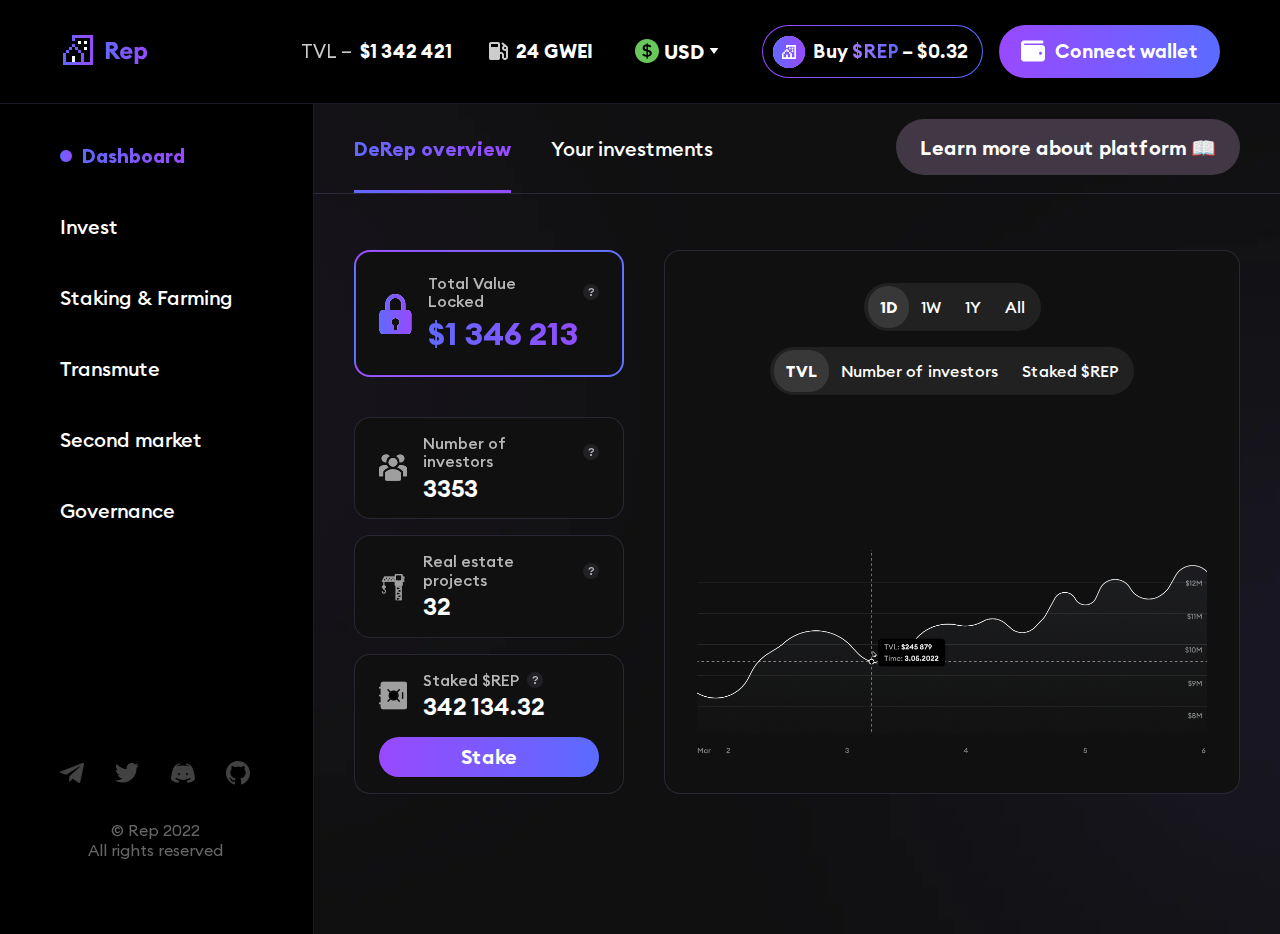
==== index.html @ 9d613584 "Added files" ====
<!DOCTYPE html>
<html lang="en">

<head>
	<meta charset="UTF-8">
	<meta http-equiv="X-UA-Compatible" content="IE=edge">
	<meta name="viewport" content="width=device-width, initial-scale=1.0">
	<link rel="stylesheet" href="./css/style.min.css?_v=20220924212752">
	<title>Dashboard</title>
</head>

<body class="container">	
	<div class="mobile-menu">
	<nav class="main-menu main-menu_mobile">
		<ul>
			<li class="main-menu__item active"><a href="./index.html">Dashboard</a></li>
			<li class="main-menu__item "><a href="invest.html">Invest</a></li>
			<li class="main-menu__item "><a href="staking-farming.html">Staking & Farming</a></li>
			<li class="main-menu__item "><a href="transmute.html">Transmute</a></li>
			<li class="main-menu__item "><a href="second-market.html">Second market</a></li>
			<li class="main-menu__item "><a href="governance.html">Governance</a></li>
		</ul>
	</nav>

	<div class="mobile-menu__params">
		<div class="mobile-menu__params-item">
			<span class="mobile-menu__params-title">TVL —</span>
			<span class="mobile-menu__params-value">$1 342 421</span>
		</div>
		<div class="mobile-menu__params-item">
			<img class="mobile-menu__params-img" src="img/fuel-icon.svg" alt="">
			<span class="mobile-menu__params-value">24 GWEI</span>
		</div>
		<div class="mobile-menu__params-item">			
			<div class="select select_small">
				<button class="select__button">
					<img src="img/usd-icon.svg" alt="">
					USD
				</button>
				<ul class="select__dropdown select__dropdown_mobile">
					<li class="select__dropdown-item">
						<img src="img/usd-icon.svg" alt="">
						<span>USD</span>
					</li>
					<li class="select__dropdown-item">
						<picture><source srcset="img/euro-icon.webp" type="image/webp"><img src="img/euro-icon.png" alt=""></picture>
						<span>EURO</span>
					</li>
				</ul>
			</div>
		</div>
		<div class="mobile-menu__cta-item">
			<button class="mobile-menu__buy-btn">
				<img src="img/derep-icon.svg" alt="">
				<span class="mobile-menu__buy-btn-content">Buy <span>$REP</span> – $0.32</span>
			</button>
			<ul class="mobile-menu__cta-item-dropdown">
				<li><a href="">Buy on UNISWAP</a></li>
				<li><a href="">Buy on SushiSwap</a></li>
				<li><a href="">Buy on Binance</a></li>
			</ul>
		</div>	
	</div>
</div>	

	<div class="connect-wallet-popup popup">
	<div class="popup__container">
		<button class="popup__close-button popup-close"></button>
		<h2 class="popup__title">Connect a wallet</h2>		
		<div class="connect-wallet-popup__items">
			<button class="connect-wallet-popup__item">
				<picture><source srcset="img/metamask-icon.webp" type="image/webp"><img src="img/metamask-icon.png" alt=""></picture>
				Metamask
			</button>
			<button class="connect-wallet-popup__item">
				<picture><source srcset="img/coinbase-icon.webp" type="image/webp"><img src="img/coinbase-icon.png" alt=""></picture>
				Coinbase Wallet
			</button>
		</div>		
		<button class="popup__btn btn btn_secondary popup-close">
			<span>Cancel</span>
		</button>
	</div>
</div>
	
	<header class="header">
	<a class="header__logo" href="/">
		<img src="img/derep-logo.svg" alt="">
	</a>	

	<div class="header__params">
		<div class="header__params-item">
			<span class="header__params-title">TVL —</span>
			<span class="header__params-value">$1 342 421</span>
		</div>
		<div class="header__params-item">
			<img class="header__params-img" src="img/fuel-icon.svg" alt="">
			<span class="header__params-value">24 GWEI</span>
		</div>
		<div class="header__params-item">			
			<div class="select select_small">
				<button class="select__button">
					<img src="img/usd-icon.svg" alt="">
					USD
				</button>
				<ul class="select__dropdown">
					<li class="select__dropdown-item">
						<img src="img/usd-icon.svg" alt="">
						<span>USD</span>
					</li>
					<li class="select__dropdown-item">
						<picture><source srcset="img/euro-icon.webp" type="image/webp"><img src="img/euro-icon.png" alt=""></picture>
						<span>EUR</span>
					</li>
				</ul>
			</div>
		</div>

		<div class="header__cta">
			<div class="header__cta-item">
				<button class="header__buy-btn header__cta-btn">
					<img src="img/derep-icon.svg" alt="">
					<span class="header__cta-btn-content">Buy <span>$REP</span> – $0.32</span>
				</button>
				<ul class="header__cta-item-dropdown">
					<li><a href="">Buy on UNISWAP</a></li>
					<li><a href="">Buy on SushiSwap</a></li>
					<li><a href="">Buy on Binance</a></li>
				</ul>
			</div>			
			
			<!-- Wrong network -->
			<!-- <span class="header__cta-error">Wrong network</span> -->
			
			<div class="header__cta-item">
				<button class="header__wallet-btn header__cta-btn">
					<img src="img/wallet-icon.svg" alt="">
					<span class="header__cta-btn-content">Connect wallet</span>
				</button>
				<ul class="header__cta-item-dropdown header__cta-item-dropdown_single">
					<li><a href="">Log out</a></li>         
				</ul>
      </div>      			
		</div>				
	</div>

	<button class="menu-button" id="mainMenuButton"></button>
</header>
	
	<main class="main">
		<div class="navigation">
	<nav class="main-menu">
		<ul>
			<li class="main-menu__item active"><a href="./index.html">Dashboard</a></li>
			<li class="main-menu__item "><a href="./invest.html">Invest</a></li>
			<li class="main-menu__item "><a href="./staking-farming.html">Staking & Farming</a></li>
			<li class="main-menu__item "><a href="./transmute.html">Transmute</a></li>
			<li class="main-menu__item "><a href="./second-market.html">Second market</a></li>
			<li class="main-menu__item "><a href="./governance.html">Governance</a></li>
		</ul>
	</nav>

	<div class="navigation__bottom">
		<div class="social-links">
			<a href=""><img src="img/social-icons/telegram.svg" alt=""></a>
			<a href=""><img src="img/social-icons/twitter.svg" alt=""></a>
			<a href=""><img src="img/social-icons/discord.svg" alt=""></a>
			<a href=""><img src="img/social-icons/github.svg" alt=""></a>
		</div>	
		<span class="copyrights">
			© Rep 2022<br>
			All rights reserved
		</span>
	</div>	
</div>
		
		<div class="content">
			<div class="content__header">
				<div class="wrap">
					<div class="content__header-cnt">
						<div class="page-tabs">
							<a class="page-tabs__item active">DeRep overview</a>
							<a class="page-tabs__item" href="./dashboard-investments.html">Your investments</a>
						</div>
						<button class="content__header-btn">Learn more about platform  📖</button>
					</div>					
				</div>
			</div>						

			<div class="dashboard">
				<div class="wrap">					
					<div class="dashboard__content">						
						<div class="dashboard__widgets">
							<div class="dashboard__widget dashboard__widget_primary">
								<img class="dashboard__widget-icon" src="img/lock-icon.svg" alt="">
								<div class="dashboard__widget-content">
									<span class="dashboard__widget-title">
										Total Value Locked
										<button class="info-button">?</button>
									</span>
									<span class="dashboard__widget-value">$1 346 213</span>
								</div>
							</div>
							<div class="dashboard__widget">
								<img class="dashboard__widget-icon" src="img/investors-icon.svg" alt="">
								<div class="dashboard__widget-content">
									<span class="dashboard__widget-title">
										Number of investors
										<button class="info-button">?</button>
									</span>
									<span class="dashboard__widget-value">3353</span>
								</div>
							</div>
							<div class="dashboard__widget">
								<img class="dashboard__widget-icon" src="img/real-estate-icon.svg" alt="">
								<div class="dashboard__widget-content">
									<span class="dashboard__widget-title">
										Real estate projects
										<button class="info-button">?</button>
									</span>
									<span class="dashboard__widget-value">32</span>
								</div>
							</div>
							<div class="dashboard__widget dashboard__widget_vert">
								<div class="dashboard__widget-container">
									<img class="dashboard__widget-icon" src="img/sage-icon.svg" alt="">
									<div class="dashboard__widget-content">
										<span class="dashboard__widget-title">
											Staked $REP
											<button class="info-button">?</button>
										</span>
										<span class="dashboard__widget-value">342 134.32</span>									
									</div>	
								</div>								
								<button class="btn btn_small">Stake</button>															
							</div>							
						</div>	
						
						<div class="dashboard__viewbox">
	<div class="dashboard__viewbox-header">
		<div class="dashboard__filter filter">
			<label class="filter__item">
				<input class="filter__input" type="radio" name="graphType" checked>
				<span class="filter__button">TVL</span>
			</label>
			<label class="filter__item">
				<input class="filter__input" type="radio" name="graphType">
				<span class="filter__button">Number of investors</span>
			</label>
			<label class="filter__item" id="filterStaked">
				<input class="filter__input" type="radio" name="graphType">
				<span class="filter__button">Staked $REP</span>
			</label>									
		</div>
		<div class="dashboard__filter filter">
			<label class="filter__item">
				<input class="filter__input" type="radio" name="timeScale" checked>
				<span class="filter__button">1D</span>
			</label>
			<label class="filter__item">
				<input class="filter__input" type="radio" name="timeScale">
				<span class="filter__button">1W</span>
			</label>
			<label class="filter__item">
				<input class="filter__input" type="radio" name="timeScale">
				<span class="filter__button">1Y</span>
			</label>
			<label class="filter__item">
				<input class="filter__input" type="radio" name="timeScale">
				<span class="filter__button">All</span>
			</label>
		</div>
	</div>

	<div class="dashboard__viewbox-content">
		<picture><source srcset="img/graph-example.webp" type="image/webp"><img src="img/graph-example.png" alt=""></picture>
	</div>			
</div>
					
					</div>
				</div>
			</div>
		</div>
	</main>	
	<script src="./js/app.min.js?_v=20220924212752"></script>
</body>
</html>
---- css/style.min.css ----
:root{--error-color:#FF4646;--hover-color:#5B6CFF;--table-cnt-width:auto;--slider-width:auto}/*! normalize.css v8.0.1 | MIT License | github.com/necolas/normalize.css */html{line-height:1.15;-webkit-text-size-adjust:100%}body{margin:0}main{display:block}h1{font-size:2em;margin:.67em 0}hr{-webkit-box-sizing:content-box;box-sizing:content-box;height:0;overflow:visible}pre{font-family:monospace,monospace;font-size:1em}a{background-color:transparent}abbr[title]{border-bottom:none;text-decoration:underline;-webkit-text-decoration:underline dotted;text-decoration:underline dotted}b,strong{font-weight:bolder}code,kbd,samp{font-family:monospace,monospace;font-size:1em}small{font-size:80%}sub,sup{font-size:75%;line-height:0;position:relative;vertical-align:baseline}sub{bottom:-.25em}sup{top:-.5em}img{border-style:none}button,input,optgroup,select,textarea{font-family:inherit;font-size:100%;line-height:1.15;margin:0}button,input{overflow:visible}button,select{text-transform:none}[type=button],[type=reset],[type=submit],button{-webkit-appearance:button}[type=button]::-moz-focus-inner,[type=reset]::-moz-focus-inner,[type=submit]::-moz-focus-inner,button::-moz-focus-inner{border-style:none;padding:0}[type=button]:-moz-focusring,[type=reset]:-moz-focusring,[type=submit]:-moz-focusring,button:-moz-focusring{outline:1px dotted ButtonText}fieldset{padding:.35em .75em .625em}legend{-webkit-box-sizing:border-box;box-sizing:border-box;color:inherit;display:table;max-width:100%;padding:0;white-space:normal}progress{vertical-align:baseline}textarea{overflow:auto}[type=checkbox],[type=radio]{-webkit-box-sizing:border-box;box-sizing:border-box;padding:0}[type=number]::-webkit-inner-spin-button,[type=number]::-webkit-outer-spin-button{height:auto}[type=search]{-webkit-appearance:textfield;outline-offset:-2px}[type=search]::-webkit-search-decoration{-webkit-appearance:none}::-webkit-file-upload-button{-webkit-appearance:button;font:inherit}details{display:block}summary{display:list-item}template{display:none}[hidden]{display:none}@font-face{font-family:EuclidCircularB;font-display:swap;src:url(../fonts/EuclidCircularB-Medium.woff2) format("woff2"),url(../fonts/EuclidCircularB-Medium.woff) format("woff"),url(../fonts/EuclidCircularB-Medium.ttf) format("ttf");font-weight:500;font-style:normal}@font-face{font-family:EuclidCircularB;font-display:swap;src:url(../fonts/EuclidCircularB-Bold.woff2) format("woff2"),url(../fonts/EuclidCircularB-Bold.woff) format("woff"),url(../fonts/EuclidCircularB-Bold.ttf) format("ttf");font-weight:700;font-style:normal}@font-face{font-family:EuclidCircularB;font-display:swap;src:url(../fonts/EuclidCircularB-Regular.woff2) format("woff2"),url(../fonts/EuclidCircularB-Regular.woff) format("woff"),url(../fonts/EuclidCircularB-Regular.ttf) format("ttf");font-weight:400;font-style:normal}@font-face{font-family:EuclidCircularB;font-display:swap;src:url(../fonts/EuclidCircularB-SemiBold.woff2) format("woff2"),url(../fonts/EuclidCircularB-SemiBold.woff) format("woff"),url(../fonts/EuclidCircularB-SemiBold.ttf) format("ttf");font-weight:600;font-style:normal}@font-face{font-family:swiper-icons;src:url("data:application/font-woff;charset=utf-8;base64, [base64]//wADZ2x5ZgAAAywAAADMAAAD2MHtryVoZWFkAAABbAAAADAAAAA2E2+eoWhoZWEAAAGcAAAAHwAAACQC9gDzaG10eAAAAigAAAAZAAAArgJkABFsb2NhAAAC0AAAAFoAAABaFQAUGG1heHAAAAG8AAAAHwAAACAAcABAbmFtZQAAA/gAAAE5AAACXvFdBwlwb3N0AAAFNAAAAGIAAACE5s74hXjaY2BkYGAAYpf5Hu/j+W2+MnAzMYDAzaX6QjD6/4//Bxj5GA8AuRwMYGkAPywL13jaY2BkYGA88P8Agx4j+/8fQDYfA1AEBWgDAIB2BOoAeNpjYGRgYNBh4GdgYgABEMnIABJzYNADCQAACWgAsQB42mNgYfzCOIGBlYGB0YcxjYGBwR1Kf2WQZGhhYGBiYGVmgAFGBiQQkOaawtDAoMBQxXjg/wEGPcYDDA4wNUA2CCgwsAAAO4EL6gAAeNpj2M0gyAACqxgGNWBkZ2D4/wMA+xkDdgAAAHjaY2BgYGaAYBkGRgYQiAHyGMF8FgYHIM3DwMHABGQrMOgyWDLEM1T9/w8UBfEMgLzE////P/5//f/V/xv+r4eaAAeMbAxwIUYmIMHEgKYAYjUcsDAwsLKxc3BycfPw8jEQA/[base64]/uznmfPFBNODM2K7MTQ45YEAZqGP81AmGGcF3iPqOop0r1SPTaTbVkfUe4HXj97wYE+yNwWYxwWu4v1ugWHgo3S1XdZEVqWM7ET0cfnLGxWfkgR42o2PvWrDMBSFj/IHLaF0zKjRgdiVMwScNRAoWUoH78Y2icB/yIY09An6AH2Bdu/UB+yxopYshQiEvnvu0dURgDt8QeC8PDw7Fpji3fEA4z/PEJ6YOB5hKh4dj3EvXhxPqH/SKUY3rJ7srZ4FZnh1PMAtPhwP6fl2PMJMPDgeQ4rY8YT6Gzao0eAEA409DuggmTnFnOcSCiEiLMgxCiTI6Cq5DZUd3Qmp10vO0LaLTd2cjN4fOumlc7lUYbSQcZFkutRG7g6JKZKy0RmdLY680CDnEJ+UMkpFFe1RN7nxdVpXrC4aTtnaurOnYercZg2YVmLN/d/gczfEimrE/fs/bOuq29Zmn8tloORaXgZgGa78yO9/cnXm2BpaGvq25Dv9S4E9+5SIc9PqupJKhYFSSl47+Qcr1mYNAAAAeNptw0cKwkAAAMDZJA8Q7OUJvkLsPfZ6zFVERPy8qHh2YER+3i/BP83vIBLLySsoKimrqKqpa2hp6+jq6RsYGhmbmJqZSy0sraxtbO3sHRydnEMU4uR6yx7JJXveP7WrDycAAAAAAAH//wACeNpjYGRgYOABYhkgZgJCZgZNBkYGLQZtIJsFLMYAAAw3ALgAeNolizEKgDAQBCchRbC2sFER0YD6qVQiBCv/H9ezGI6Z5XBAw8CBK/m5iQQVauVbXLnOrMZv2oLdKFa8Pjuru2hJzGabmOSLzNMzvutpB3N42mNgZGBg4GKQYzBhYMxJLMlj4GBgAYow/P/PAJJhLM6sSoWKfWCAAwDAjgbRAAB42mNgYGBkAIIbCZo5IPrmUn0hGA0AO8EFTQAA") format("woff");font-weight:400;font-style:normal}:root{--swiper-theme-color:#007aff}.swiper{margin-left:auto;margin-right:auto;position:relative;overflow:hidden;list-style:none;padding:0;z-index:1}.swiper-vertical>.swiper-wrapper{-webkit-box-orient:vertical;-webkit-box-direction:normal;-ms-flex-direction:column;flex-direction:column}.swiper-wrapper{position:relative;width:100%;height:100%;z-index:1;display:-webkit-box;display:-ms-flexbox;display:flex;-webkit-transition-property:-webkit-transform;transition-property:-webkit-transform;-o-transition-property:transform;transition-property:transform;transition-property:transform,-webkit-transform;-webkit-box-sizing:content-box;box-sizing:content-box}.swiper-android .swiper-slide,.swiper-wrapper{-webkit-transform:translate3d(0,0,0);transform:translate3d(0,0,0)}.swiper-pointer-events{-ms-touch-action:pan-y;touch-action:pan-y}.swiper-pointer-events.swiper-vertical{-ms-touch-action:pan-x;touch-action:pan-x}.swiper-slide{-ms-flex-negative:0;flex-shrink:0;width:100%;height:100%;position:relative;-webkit-transition-property:-webkit-transform;transition-property:-webkit-transform;-o-transition-property:transform;transition-property:transform;transition-property:transform,-webkit-transform}.swiper-slide-invisible-blank{visibility:hidden}.swiper-autoheight,.swiper-autoheight .swiper-slide{height:auto}.swiper-autoheight .swiper-wrapper{-webkit-box-align:start;-ms-flex-align:start;align-items:flex-start;-webkit-transition-property:height,-webkit-transform;transition-property:height,-webkit-transform;-o-transition-property:transform,height;transition-property:transform,height;transition-property:transform,height,-webkit-transform}.swiper-backface-hidden .swiper-slide{-webkit-transform:translateZ(0);transform:translateZ(0);-webkit-backface-visibility:hidden;backface-visibility:hidden}.swiper-3d,.swiper-3d.swiper-css-mode .swiper-wrapper{-webkit-perspective:1200px;perspective:1200px}.swiper-3d .swiper-cube-shadow,.swiper-3d .swiper-slide,.swiper-3d .swiper-slide-shadow,.swiper-3d .swiper-slide-shadow-bottom,.swiper-3d .swiper-slide-shadow-left,.swiper-3d .swiper-slide-shadow-right,.swiper-3d .swiper-slide-shadow-top,.swiper-3d .swiper-wrapper{-webkit-transform-style:preserve-3d;transform-style:preserve-3d}.swiper-3d .swiper-slide-shadow,.swiper-3d .swiper-slide-shadow-bottom,.swiper-3d .swiper-slide-shadow-left,.swiper-3d .swiper-slide-shadow-right,.swiper-3d .swiper-slide-shadow-top{position:absolute;left:0;top:0;width:100%;height:100%;pointer-events:none;z-index:10}.swiper-3d .swiper-slide-shadow{background:rgba(0,0,0,.15)}.swiper-3d .swiper-slide-shadow-left{background-image:-webkit-gradient(linear,right top,left top,from(rgba(0,0,0,.5)),to(rgba(0,0,0,0)));background-image:-o-linear-gradient(right,rgba(0,0,0,.5),rgba(0,0,0,0));background-image:linear-gradient(to left,rgba(0,0,0,.5),rgba(0,0,0,0))}.swiper-3d .swiper-slide-shadow-right{background-image:-webkit-gradient(linear,left top,right top,from(rgba(0,0,0,.5)),to(rgba(0,0,0,0)));background-image:-o-linear-gradient(left,rgba(0,0,0,.5),rgba(0,0,0,0));background-image:linear-gradient(to right,rgba(0,0,0,.5),rgba(0,0,0,0))}.swiper-3d .swiper-slide-shadow-top{background-image:-webkit-gradient(linear,left bottom,left top,from(rgba(0,0,0,.5)),to(rgba(0,0,0,0)));background-image:-o-linear-gradient(bottom,rgba(0,0,0,.5),rgba(0,0,0,0));background-image:linear-gradient(to top,rgba(0,0,0,.5),rgba(0,0,0,0))}.swiper-3d .swiper-slide-shadow-bottom{background-image:-webkit-gradient(linear,left top,left bottom,from(rgba(0,0,0,.5)),to(rgba(0,0,0,0)));background-image:-o-linear-gradient(top,rgba(0,0,0,.5),rgba(0,0,0,0));background-image:linear-gradient(to bottom,rgba(0,0,0,.5),rgba(0,0,0,0))}.swiper-css-mode>.swiper-wrapper{overflow:auto;scrollbar-width:none;-ms-overflow-style:none}.swiper-css-mode>.swiper-wrapper::-webkit-scrollbar{display:none}.swiper-css-mode>.swiper-wrapper>.swiper-slide{scroll-snap-align:start start}.swiper-horizontal.swiper-css-mode>.swiper-wrapper{-ms-scroll-snap-type:x mandatory;scroll-snap-type:x mandatory}.swiper-vertical.swiper-css-mode>.swiper-wrapper{-ms-scroll-snap-type:y mandatory;scroll-snap-type:y mandatory}.swiper-centered>.swiper-wrapper::before{content:"";-ms-flex-negative:0;flex-shrink:0;-webkit-box-ordinal-group:10000;-ms-flex-order:9999;order:9999}.swiper-centered.swiper-horizontal>.swiper-wrapper>.swiper-slide:first-child{-webkit-margin-start:var(--swiper-centered-offset-before);margin-inline-start:var(--swiper-centered-offset-before)}.swiper-centered.swiper-horizontal>.swiper-wrapper::before{height:100%;width:var(--swiper-centered-offset-after)}.swiper-centered.swiper-vertical>.swiper-wrapper>.swiper-slide:first-child{-webkit-margin-before:var(--swiper-centered-offset-before);margin-block-start:var(--swiper-centered-offset-before)}.swiper-centered.swiper-vertical>.swiper-wrapper::before{width:100%;height:var(--swiper-centered-offset-after)}.swiper-centered>.swiper-wrapper>.swiper-slide{scroll-snap-align:center center}.container{display:-webkit-box;display:-ms-flexbox;display:flex;-webkit-box-orient:vertical;-webkit-box-direction:normal;-ms-flex-direction:column;flex-direction:column;min-width:320px;min-height:100vh;background-color:#1e1e26}.header{display:-webkit-box;display:-ms-flexbox;display:flex;-webkit-box-align:center;-ms-flex-align:center;align-items:center;gap:40px;background-color:#000;border-bottom:1px solid rgba(173,182,255,.15);height:104px;padding:0 60px}.header__logo{margin-right:auto}.header__logo img{width:88px}.header__params{display:-webkit-box;display:-ms-flexbox;display:flex;-webkit-box-align:center;-ms-flex-align:center;align-items:center;gap:40px}.header__params-item{display:-webkit-box;display:-ms-flexbox;display:flex;-webkit-box-align:center;-ms-flex-align:center;align-items:center;gap:8px;font-size:20px;color:#fff;white-space:nowrap}.header__params-title{opacity:.8}.header__params-value{font-weight:700}.header__params-img{opacity:.8}.header__cta{display:-webkit-box;display:-ms-flexbox;display:flex;-webkit-box-align:center;-ms-flex-align:center;align-items:center;gap:16px}.header__cta-item{position:relative}.header__cta-btn{display:-webkit-box;display:-ms-flexbox;display:flex;-webkit-box-align:center;-ms-flex-align:center;align-items:center;gap:8px;background-image:-webkit-gradient(linear,left top,right top,from(#9949ff),to(#5b6cff));background-image:-o-linear-gradient(left,#9949ff,#5b6cff);background-image:linear-gradient(to right,#9949ff,#5b6cff);border:none;height:56px;border-radius:28px;position:relative;cursor:pointer;white-space:nowrap;padding:12px 16px 12px 12px}.header__cta-btn::before{content:"";position:absolute;top:1px;left:1px;width:calc(100% - 2px);height:calc(100% - 2px);border-radius:28px;background-color:#000;z-index:2}.header__cta-btn-content{color:#fff;position:relative;font-size:20px;font-weight:600;z-index:3}.header__cta-btn-content span{background:-webkit-gradient(linear,left top,right top,from(#a67aff),to(#6267ff));background:-o-linear-gradient(left,#a67aff,#6267ff);background:linear-gradient(to right,#a67aff,#6267ff);-webkit-background-clip:text;-webkit-text-fill-color:transparent}.header__cta-btn img{position:relative;z-index:3}.header__cta-error{font-size:20px;font-weight:600;color:var(--error-color)}.header__buy-btn{gap:8px}.header__wallet-btn{gap:10px;padding:0 24px}.header__wallet-btn::before{display:none}.header__wallet-btn.active::before{display:block}.header__wallet-btn img{width:24px}.header__cta-item-dropdown{display:-webkit-box;display:-ms-flexbox;display:flex;-webkit-box-orient:vertical;-webkit-box-direction:normal;-ms-flex-direction:column;flex-direction:column;gap:16px;font-size:16px;font-weight:500;background-color:#000;border-radius:19px;border:#191e29 3px solid;width:100%;position:absolute;top:70px;left:0;visibility:hidden;opacity:0;z-index:-1;-webkit-transition:all .2s;-o-transition:all .2s;transition:all .2s;-webkit-transform:translateY(-10px);-ms-transform:translateY(-10px);transform:translateY(-10px);padding:24px;margin:0}.header__cta-item-dropdown::before{content:"";display:block;width:100%;height:14px;position:absolute;top:-17px;left:0}.header__cta-item-dropdown_single{text-align:center;padding:14px 24px}.header__cta-item-dropdown li{width:100%}.header__cta-item-dropdown a{text-decoration:none;color:#fff;width:100%;-webkit-transition:all .1s;-o-transition:all .1s;transition:all .1s}.header__cta-item-dropdown a:hover{color:var(--hover-color)}.header__cta-item:hover .header__cta-item-dropdown{visibility:visible;opacity:1;z-index:1;-webkit-transform:translateY(0);-ms-transform:translateY(0);transform:translateY(0)}.navigation{-webkit-box-flex:0;-ms-flex:none;flex:none;background-color:#000;border-right:1px solid rgba(173,182,255,.15);padding:40px 80px 50px 60px}.navigation__bottom{width:190px;position:fixed;bottom:40px}.main{display:-webkit-box;display:-ms-flexbox;display:flex;-webkit-box-align:stretch;-ms-flex-align:stretch;align-items:stretch;-webkit-box-flex:1;-ms-flex:1;flex:1}.main-menu ul{display:-webkit-box;display:-ms-flexbox;display:flex;-webkit-box-orient:vertical;-webkit-box-direction:normal;-ms-flex-direction:column;flex-direction:column;gap:48px;padding:0;margin:0 0 50px}.main-menu_mobile ul{-webkit-box-align:center;-ms-flex-align:center;align-items:center;gap:2.8vh;-webkit-transform:translateY(50px);-ms-transform:translateY(50px);transform:translateY(50px);-webkit-transition:all .5s;-o-transition:all .5s;transition:all .5s;padding:35px 0 42px;margin:0}.mobile-menu.active .main-menu_mobile ul{-webkit-transform:translateY(0);-ms-transform:translateY(0);transform:translateY(0)}.main-menu__item{font-size:20px;font-weight:500}.main-menu__item a{color:#fff;text-decoration:none;-webkit-transition:all .1s;-o-transition:all .1s;transition:all .1s}.main-menu__item a:hover{color:var(--hover-color)}.main-menu__item.active{display:-webkit-box;display:-ms-flexbox;display:flex;-webkit-box-align:center;-ms-flex-align:center;align-items:center;gap:10px;font-weight:700}.main-menu__item.active::before{content:"";width:12px;height:12px;border-radius:50%;background:-o-linear-gradient(182.83deg,#9949ff 0,#5b6cff 110.14%),-o-linear-gradient(182.83deg,#8349ff 0,#ff5bdb 110.14%);background:linear-gradient(267.17deg,#9949ff 0,#5b6cff 110.14%),linear-gradient(267.17deg,#8349ff 0,#ff5bdb 110.14%)}.main-menu__item.active a{background:-o-linear-gradient(183deg,#9949ff 0,#5b6cff 110.14%);background:linear-gradient(267deg,#9949ff 0,#5b6cff 110.14%);-webkit-background-clip:text;-webkit-text-fill-color:transparent}.main-menu_mobile .main-menu__item.active::before{display:none}.select{position:relative}.select__button{display:-webkit-box;display:-ms-flexbox;display:flex;-webkit-box-align:center;-ms-flex-align:center;align-items:center;color:#fff}.select__button::after{content:"";-webkit-transition:all .2s;-o-transition:all .2s;transition:all .2s}.select__button:hover::after{-webkit-transform:rotate(.5turn) translateY(1px);-ms-transform:rotate(.5turn) translateY(1px);transform:rotate(.5turn) translateY(1px)}.select_small .select__button{background:0 0;border:none;font-size:20px;font-weight:700;gap:5px;cursor:pointer}.select_small .select__button::after{content:"";width:10px;height:8px;background:url(../../img/dropdown-arrow.svg) no-repeat center;background-size:contain}.select_regular .select__button{display:-webkit-box;display:-ms-flexbox;display:flex;-webkit-box-align:center;-ms-flex-align:center;align-items:center;-webkit-box-pack:justify;-ms-flex-pack:justify;justify-content:space-between;height:56px;width:100%;min-width:200px;border-radius:28px;border:0;background-color:#212121;border:#212121 1px solid;font-size:20px;color:#fff;outline:0;-webkit-transition:all .1s;-o-transition:all .1s;transition:all .1s;cursor:pointer;padding:0 24px}.select_regular .select__button::after{content:"";width:12px;height:7px;background:url(../../img/dropdown-arrow_gray.svg) no-repeat center;-webkit-transition:all .2s;-o-transition:all .2s;transition:all .2s}.select_regular .select__button::-webkit-input-placeholder{opacity:.4}.select_regular .select__button::-moz-placeholder{opacity:.4}.select_regular .select__button:-ms-input-placeholder{opacity:.4}.select_regular .select__button::-ms-input-placeholder{opacity:.4}.select_regular .select__button::placeholder{opacity:.4}.select_regular .select__button:focus{border:#306fdb 1px solid}.select__dropdown{display:-webkit-box;display:-ms-flexbox;display:flex;-webkit-box-orient:vertical;-webkit-box-direction:normal;-ms-flex-direction:column;flex-direction:column;gap:16px;font-size:16px;font-weight:500;background-color:#000;border-radius:19px;border:#191e29 3px solid;width:100%;min-width:-webkit-fit-content;min-width:-moz-fit-content;min-width:fit-content;position:absolute;top:70px;left:0;visibility:hidden;opacity:0;z-index:-1;-webkit-transition:all .2s;-o-transition:all .2s;transition:all .2s;-webkit-transform:translateY(-10px);-ms-transform:translateY(-10px);transform:translateY(-10px);padding:24px;margin:0}.select__dropdown::before{content:"";display:block;width:100%;height:14px;position:absolute;top:-17px;left:0}.select__dropdown_single{text-align:center;padding:14px 24px}.select__dropdown li{display:-webkit-box;display:-ms-flexbox;display:flex;-webkit-box-align:center;-ms-flex-align:center;align-items:center;gap:8px;width:100%;list-style:none;font-weight:700;font-size:20px;color:#fff;cursor:pointer}.select__dropdown li img{width:24px}.select__dropdown a{text-decoration:none;color:#fff;width:100%;-webkit-transition:all .1s;-o-transition:all .1s;transition:all .1s}.select__dropdown a:hover{color:var(--hover-color)}.select_small .select__dropdown{top:40px}.select_small .select__dropdown_mobile{top:0}.select:hover .select__dropdown{visibility:visible;opacity:1;z-index:999;-webkit-transform:translateY(0);-ms-transform:translateY(0);transform:translateY(0)}.select:hover .select__dropdown_mobile{-webkit-transform:translateY(-100%);-ms-transform:translateY(-100%);transform:translateY(-100%)}.no-webp .content{background:url(../../img/content-bg.jpg) no-repeat center}.content{-webkit-box-flex:1;-ms-flex:auto;flex:auto;background-size:cover;padding-bottom:60px}.content_no-header{padding-top:56px}.content__header{display:-webkit-box;display:-ms-flexbox;display:flex;-webkit-box-align:end;-ms-flex-align:end;align-items:flex-end;height:90px;border-bottom:1px solid rgba(173,182,255,.1490196078);margin-bottom:56px}.content__header-cnt{display:-webkit-box;display:-ms-flexbox;display:flex;-webkit-box-pack:justify;-ms-flex-pack:justify;justify-content:space-between}.content__header-btn{display:-webkit-box;display:-ms-flexbox;display:flex;-webkit-box-align:center;-ms-flex-align:center;align-items:center;height:56px;background-color:#413745;font-weight:600;font-size:20px;color:#fff;border:none;border-radius:28px;position:relative;top:-18px;cursor:pointer;padding:0 24px}.page-tabs{display:-webkit-box;display:-ms-flexbox;display:flex;gap:40px;position:relative}.page-tabs__item{display:-webkit-box;display:-ms-flexbox;display:flex;-webkit-box-orient:vertical;-webkit-box-direction:normal;-ms-flex-direction:column;flex-direction:column;-webkit-box-pack:justify;-ms-flex-pack:justify;justify-content:space-between;font-weight:500;font-size:20px;text-decoration:none;color:#fff;cursor:pointer;-webkit-transition:all .1s;-o-transition:all .1s;transition:all .1s;padding-bottom:26px}.page-tabs__item:hover{color:var(--hover-color)}.page-tabs__item.active{font-weight:700;background:-o-linear-gradient(182.83deg,#9949ff 0,#5b6cff 110.14%);background:linear-gradient(267.17deg,#9949ff 0,#5b6cff 110.14%);-webkit-background-clip:text;-webkit-text-fill-color:transparent;cursor:auto}.page-tabs__item.active::after{content:"";width:100%;height:3px;background:-o-linear-gradient(182.83deg,#9949ff 0,#5b6cff 110.14%),#fff;background:linear-gradient(267.17deg,#9949ff 0,#5b6cff 110.14%),#fff;margin-bottom:-26px}.dashboard{margin-bottom:80px}.dashboard__content{display:-webkit-box;display:-ms-flexbox;display:flex;gap:40px}.dashboard__widgets{display:-webkit-box;display:-ms-flexbox;display:flex;-webkit-box-orient:vertical;-webkit-box-direction:normal;-ms-flex-direction:column;flex-direction:column;-webkit-box-pack:justify;-ms-flex-pack:justify;justify-content:space-between;-webkit-box-flex:0;-ms-flex:none;flex:none;gap:16px;width:270px}.dashboard__widget{display:-webkit-box;display:-ms-flexbox;display:flex;-webkit-box-align:center;-ms-flex-align:center;align-items:center;gap:16px;background-color:#101010;border:1px solid rgba(173,182,255,.1490196078);border-radius:16px;width:100%;position:relative;padding:16px 24px}.dashboard__widget_vert{display:-webkit-box;display:-ms-flexbox;display:flex;-webkit-box-orient:vertical;-webkit-box-direction:normal;-ms-flex-direction:column;flex-direction:column;-webkit-box-align:start;-ms-flex-align:start;align-items:flex-start;gap:16px}.dashboard__widget-content{display:-webkit-box;display:-ms-flexbox;display:flex;-webkit-box-orient:vertical;-webkit-box-direction:normal;-ms-flex-direction:column;flex-direction:column;gap:4px;position:relative;z-index:3}.dashboard__widget-container{display:-webkit-box;display:-ms-flexbox;display:flex;-webkit-box-align:center;-ms-flex-align:center;align-items:center;gap:16px}.dashboard__widget_primary .dashboard__widget-content{gap:6px}.dashboard__widget-icon{position:relative;z-index:3}.dashboard__widget-title{display:-webkit-box;display:-ms-flexbox;display:flex;-webkit-box-align:center;-ms-flex-align:center;align-items:center;gap:8px;font-weight:500;font-size:16px;opacity:.7;color:#fff}.dashboard__widget-value{display:-webkit-box;display:-ms-flexbox;display:flex;-webkit-box-align:center;-ms-flex-align:center;align-items:center;gap:6px;font-weight:600;font-size:24px;color:#fff}.dashboard__widget_primary .dashboard__widget-value{font-weight:700;font-size:32px;background:-o-linear-gradient(182.83deg,#9949ff 0,#5b6cff 110.14%);background:linear-gradient(267.17deg,#9949ff 0,#5b6cff 110.14%);-webkit-background-clip:text;-webkit-text-fill-color:transparent;background-clip:text;text-fill-color:transparent}.dashboard__widget_primary{background-image:-webkit-gradient(linear,left top,right top,from(#9949ff),to(#5b6cff));background-image:-o-linear-gradient(left,#9949ff,#5b6cff);background-image:linear-gradient(to right,#9949ff,#5b6cff);height:127px;margin-bottom:24px}.dashboard__widget_primary::before{content:"";position:absolute;top:1px;left:1px;width:calc(100% - 2px);height:calc(100% - 2px);border-radius:14px;background-color:#101010;z-index:2}.dashboard__viewbox{display:-webkit-box;display:-ms-flexbox;display:flex;-webkit-box-orient:vertical;-webkit-box-direction:normal;-ms-flex-direction:column;flex-direction:column;-webkit-box-pack:justify;-ms-flex-pack:justify;justify-content:space-between;-webkit-box-flex:1;-ms-flex:auto;flex:auto;border-radius:16px;background-color:#101010;border:rgba(173,182,255,.1490196078) 1px solid;padding:32px}.dashboard__viewbox-header{display:-webkit-box;display:-ms-flexbox;display:flex;-webkit-box-align:center;-ms-flex-align:center;align-items:center;-webkit-box-pack:justify;-ms-flex-pack:justify;justify-content:space-between;margin-bottom:32px}.dashboard__viewbox-content{width:100%;overflow-x:scroll}.dashboard__viewbox-content::-webkit-scrollbar{display:none}.dashboard__viewbox-content img{width:100%}.text-link{position:relative;font-weight:500;font-size:16px;background:-o-linear-gradient(bottom,rgba(255,255,255,.3),rgba(255,255,255,.3)),-o-linear-gradient(182.83deg,#9949ff 0,#5b6cff 110.14%);background:linear-gradient(0deg,rgba(255,255,255,.3),rgba(255,255,255,.3)),linear-gradient(267.17deg,#9949ff 0,#5b6cff 110.14%);-webkit-background-clip:text;-webkit-text-fill-color:transparent;background-clip:text;text-fill-color:transparent}.text-link:after{content:"";height:1px;width:100%;background:-o-linear-gradient(bottom,rgba(255,255,255,.3),rgba(255,255,255,.3)),-o-linear-gradient(182.83deg,#9949ff 0,#5b6cff 110.14%);background:linear-gradient(0deg,rgba(255,255,255,.3),rgba(255,255,255,.3)),linear-gradient(267.17deg,#9949ff 0,#5b6cff 110.14%);position:absolute;left:0;bottom:0}.filter{display:-webkit-box;display:-ms-flexbox;display:flex;-webkit-box-align:center;-ms-flex-align:center;align-items:center;height:48px;width:-webkit-fit-content;width:-moz-fit-content;width:fit-content;background-color:#212121;border-radius:24px;padding:4px}.filter__input{visibility:hidden;opacity:0;z-index:-1;width:1px;height:1px;position:absolute}.filter__button{display:-webkit-box;display:-ms-flexbox;display:flex;-webkit-box-align:center;-ms-flex-align:center;align-items:center;-webkit-box-pack:center;-ms-flex-pack:center;justify-content:center;border-radius:20px;font-weight:500;font-size:16px;color:#fff;cursor:pointer;white-space:nowrap;padding:12px}.filter__input:checked+.filter__button{background-color:#383838;font-weight:700;cursor:auto}.menu-button{-webkit-box-flex:0;-ms-flex:none;flex:none;width:40px;height:40px;border-radius:50%;border:none;background:#3e3e3e url(../../img/menu-icon.svg) no-repeat center;cursor:pointer}.menu-button.active{background-image:url(../../img/menu-close-icon.svg)}.mobile-menu{display:-webkit-box;display:-ms-flexbox;display:flex;-webkit-box-orient:vertical;-webkit-box-direction:normal;-ms-flex-direction:column;flex-direction:column;-webkit-box-pack:justify;-ms-flex-pack:justify;justify-content:space-between;width:100%;height:calc(100vh - 70px);background-color:#000;position:fixed;bottom:0;left:0;visibility:hidden;opacity:0;-webkit-transition:all .3s;-o-transition:all .3s;transition:all .3s;z-index:-1}.mobile-menu.active{visibility:visible;opacity:1;z-index:999}.mobile-menu__params{display:-webkit-box;display:-ms-flexbox;display:flex;-webkit-box-orient:vertical;-webkit-box-direction:normal;-ms-flex-direction:column;flex-direction:column;-webkit-box-align:center;-ms-flex-align:center;align-items:center;gap:20px;background-color:#141221;padding:22px 0}.mobile-menu__params-item{display:-webkit-box;display:-ms-flexbox;display:flex;-webkit-box-align:center;-ms-flex-align:center;align-items:center;gap:8px;font-size:16px;color:#fff;white-space:nowrap}.mobile-menu__params-title{opacity:.8}.mobile-menu__params-value{font-weight:700}.mobile-menu__params-img{opacity:.8}.mobile-menu__cta-item{position:relative}.mobile-menu__cta-item-dropdown{display:-webkit-box;display:-ms-flexbox;display:flex;-webkit-box-orient:vertical;-webkit-box-direction:normal;-ms-flex-direction:column;flex-direction:column;gap:16px;font-size:16px;font-weight:500;background-color:#000;border-radius:19px;border:#191e29 3px solid;width:100%;position:absolute;top:70px;left:0;visibility:hidden;opacity:0;z-index:-1;-webkit-transition:all .2s;-o-transition:all .2s;transition:all .2s;-webkit-transform:translateY(-10px);-ms-transform:translateY(-10px);transform:translateY(-10px);padding:24px;margin:0}.mobile-menu__cta-item-dropdown::before{content:"";display:block;width:100%;height:14px;position:absolute;top:-17px;left:0}.mobile-menu__cta-item-dropdown_single{text-align:center;padding:14px 24px}.mobile-menu__cta-item-dropdown li{width:100%}.mobile-menu__cta-item-dropdown a{text-decoration:none;color:#fff;width:100%;-webkit-transition:all .1s;-o-transition:all .1s;transition:all .1s}.mobile-menu__cta-item-dropdown a:hover{color:var(--hover-color)}.mobile-menu__buy-btn{display:-webkit-box;display:-ms-flexbox;display:flex;-webkit-box-align:center;-ms-flex-align:center;align-items:center;gap:8px;background-image:-webkit-gradient(linear,left top,right top,from(#9949ff),to(#5b6cff));background-image:-o-linear-gradient(left,#9949ff,#5b6cff);background-image:linear-gradient(to right,#9949ff,#5b6cff);border:none;height:40px;border-radius:28px;position:relative;cursor:pointer;white-space:nowrap;padding:3px 16px 3px 3px}.mobile-menu__buy-btn::before{content:"";position:absolute;top:1px;left:1px;width:calc(100% - 2px);height:calc(100% - 2px);border-radius:28px;background-color:#141221;z-index:2}.mobile-menu__buy-btn-content{color:#fff;position:relative;font-size:16px;font-weight:600;z-index:3}.mobile-menu__buy-btn-content span{background-image:-webkit-gradient(linear,left top,right top,from(#c580cf),to(#9269d2));background-image:-o-linear-gradient(left,#c580cf,#9269d2);background-image:linear-gradient(to right,#c580cf,#9269d2);-webkit-background-clip:text;-webkit-text-fill-color:transparent}.mobile-menu__buy-btn img{position:relative;z-index:3}.mobile-menu__cta-error{font-size:20px;font-weight:600;color:var(--error-color)}.page-title{color:#fff;font-weight:600;font-size:32px;margin:0 0 32px}.cards-gallery__header{display:-webkit-box;display:-ms-flexbox;display:flex;-webkit-box-align:center;-ms-flex-align:center;align-items:center;-webkit-box-pack:justify;-ms-flex-pack:justify;justify-content:space-between;margin-bottom:32px}.cards-gallery__header .page-title{margin:0}.cards-gallery__content{display:-ms-grid;display:grid;gap:24px}.cards-gallery__content_4col{-ms-grid-columns:(1fr)[4];grid-template-columns:repeat(4,1fr)}.cards-gallery__empty{display:-webkit-box;display:-ms-flexbox;display:flex;-webkit-box-align:center;-ms-flex-align:center;align-items:center;-webkit-box-pack:center;-ms-flex-pack:center;justify-content:center;-webkit-box-orient:vertical;-webkit-box-direction:normal;-ms-flex-direction:column;flex-direction:column;border:1px solid #282934;border-radius:16px;grid-column:1/-1;height:238px;background:url(../../img/empty-block-bg.svg) no-repeat 90% bottom}.cards-gallery__empty-title{font-weight:500;font-size:24px;line-height:1.5;color:#fff;text-align:center;margin:0 0 40px}.position-card__image{width:100%;border-radius:9px;margin-bottom:16px}.card{border-radius:16px;border:rgba(173,182,255,.1490196078) 1px solid;padding:24px}.card__title-block{display:-webkit-box;display:-ms-flexbox;display:flex;-webkit-box-align:center;-ms-flex-align:center;align-items:center;-webkit-box-pack:justify;-ms-flex-pack:justify;justify-content:space-between;margin-bottom:16px}.card__title{color:#fff;font-weight:700;font-size:20px;margin:0 0 4px}.card__subtitle{display:-webkit-box;display:-ms-flexbox;display:flex;-webkit-box-align:center;-ms-flex-align:center;align-items:center;gap:6px;font-weight:500;font-size:16px;color:#b7b7b7}.card__subtitle_badge::after{content:"";width:16px;height:16px;background:url(../../img/success-badge.svg) no-repeat center;background-size:contain}.card__enter-btn{width:40px;height:40px;border:none;background:url(../../img/enter-icon.svg) no-repeat center;background-size:contain;cursor:pointer}.card__params{display:-webkit-box;display:-ms-flexbox;display:flex;-webkit-box-orient:vertical;-webkit-box-direction:normal;-ms-flex-direction:column;flex-direction:column;gap:12px}.card__params-item{display:-webkit-box;display:-ms-flexbox;display:flex;-webkit-box-align:center;-ms-flex-align:center;align-items:center;-webkit-box-pack:justify;-ms-flex-pack:justify;justify-content:space-between}.card__params-item-name{display:-webkit-box;display:-ms-flexbox;display:flex;-webkit-box-align:center;-ms-flex-align:center;align-items:center;gap:4px;color:#fff;opacity:.7;font-weight:500;font-size:14px}.card__params-item-value{font-weight:700;font-size:16px;color:#fff}.card__params-item-value_primary{font-weight:700;font-size:20px;background:-o-linear-gradient(bottom,rgba(255,255,255,.2),rgba(255,255,255,.2)),-o-linear-gradient(182.83deg,#9949ff 0,#5b6cff 110.14%);background:linear-gradient(0deg,rgba(255,255,255,.2),rgba(255,255,255,.2)),linear-gradient(267.17deg,#9949ff 0,#5b6cff 110.14%);-webkit-background-clip:text;-webkit-text-fill-color:transparent;background-clip:text;text-fill-color:transparent}.social-links{display:-webkit-box;display:-ms-flexbox;display:flex;-webkit-box-align:center;-ms-flex-align:center;align-items:center;-webkit-box-pack:justify;-ms-flex-pack:justify;justify-content:space-between;width:100%;margin-bottom:32px}.copyrights{display:-webkit-box;display:-ms-flexbox;display:flex;-webkit-box-pack:center;-ms-flex-pack:center;justify-content:center;font-weight:400;font-size:16px;line-height:1.25;text-align:center;color:#fff;opacity:.4}.btn{display:-webkit-box;display:-ms-flexbox;display:flex;-webkit-box-align:center;-ms-flex-align:center;align-items:center;gap:8px;background-image:-webkit-gradient(linear,left top,right top,from(#9949ff),to(#5b6cff));background-image:-o-linear-gradient(left,#9949ff,#5b6cff);background-image:linear-gradient(to right,#9949ff,#5b6cff);color:#fff;font-weight:600;font-size:20px;border:none;height:56px;border-radius:28px;position:relative;cursor:pointer;white-space:nowrap;padding:0 24px}.btn_small{height:40px;width:100%;-webkit-box-pack:center;-ms-flex-pack:center;justify-content:center}.btn_secondary::before{content:"";height:54px;width:calc(100% - 2px);border-radius:28px;background-color:#101010;position:absolute;top:1px;left:1px;z-index:1}.btn_secondary span{position:relative;z-index:2}.btn_wide{width:100%;-webkit-box-pack:center;-ms-flex-pack:center;justify-content:center}.widgets{display:-webkit-box;display:-ms-flexbox;display:flex;-webkit-box-orient:vertical;-webkit-box-direction:normal;-ms-flex-direction:column;flex-direction:column}.widgets_hor{-webkit-box-orient:horizontal;-webkit-box-direction:normal;-ms-flex-direction:row;flex-direction:row;gap:24px;margin-bottom:56px}.widgets_hor .widget{height:127px}.widget{display:-webkit-box;display:-ms-flexbox;display:flex;-webkit-box-align:center;-ms-flex-align:center;align-items:center;gap:16px;background-color:#101010;border:1px solid rgba(173,182,255,.1490196078);border-radius:16px;width:100%;position:relative;padding:16px 24px}.widget_large{padding:32px}.widget__header{width:100%;border-bottom:1px solid rgba(173,182,255,.15);margin-bottom:32px}.widget__content{display:-webkit-box;display:-ms-flexbox;display:flex;-webkit-box-orient:vertical;-webkit-box-direction:normal;-ms-flex-direction:column;flex-direction:column;gap:4px;position:relative;z-index:3}.widget_primary .widget__content{gap:6px}.widget__icon{position:relative;z-index:3}.widget__title{display:-webkit-box;display:-ms-flexbox;display:flex;-webkit-box-align:center;-ms-flex-align:center;align-items:center;gap:4px;font-weight:500;font-size:16px;opacity:.7;color:#fff}.widget__value{display:-webkit-box;display:-ms-flexbox;display:flex;-webkit-box-align:center;-ms-flex-align:center;align-items:center;gap:6px;font-weight:600;font-size:24px;color:#fff}.widget__value-gray{font-weight:500;font-size:24px;opacity:.4}.widget_primary .widget__value{font-weight:700;font-size:32px;background:-o-linear-gradient(182.83deg,#9949ff 0,#5b6cff 110.14%);background:linear-gradient(267.17deg,#9949ff 0,#5b6cff 110.14%);-webkit-background-clip:text;-webkit-text-fill-color:transparent;background-clip:text;text-fill-color:transparent}.widget_primary{background-image:-webkit-gradient(linear,left top,right top,from(#9949ff),to(#5b6cff));background-image:-o-linear-gradient(left,#9949ff,#5b6cff);background-image:linear-gradient(to right,#9949ff,#5b6cff);height:127px;margin-bottom:24px}.widget_primary::before{content:"";position:absolute;top:1px;left:1px;width:calc(100% - 2px);height:calc(100% - 2px);border-radius:14px;background-color:#101010;z-index:2}.widget__button{width:100%;-webkit-box-pack:center;-ms-flex-pack:center;justify-content:center}.widget__subscription{font-weight:500;font-size:12px;line-height:1.25;color:#707070}.widget__subscription b{color:#fff}.object-page{display:-ms-grid;display:grid;-ms-grid-columns:56% 44%;grid-template-columns:56% 44%;-webkit-box-align:start;-ms-flex-align:start;align-items:flex-start;gap:60px}.object-page__content{overflow-x:hidden}.object-page__slider{width:100%;position:relative;margin-bottom:32px}.object-page__title-block{display:-webkit-box;display:-ms-flexbox;display:flex;-webkit-box-orient:vertical;-webkit-box-direction:normal;-ms-flex-direction:column;flex-direction:column;gap:6px;margin-bottom:16px}.object-page__title-block .page-title{margin:0}.object-page__subtitle{display:-webkit-box;display:-ms-flexbox;display:flex;-webkit-box-align:center;-ms-flex-align:center;align-items:center;gap:6px;font-weight:500;font-size:16px;background:-o-linear-gradient(bottom,rgba(255,255,255,.2),rgba(255,255,255,.2)),-o-linear-gradient(182.83deg,#9949ff 0,#5b6cff 110.14%);background:linear-gradient(0deg,rgba(255,255,255,.2),rgba(255,255,255,.2)),linear-gradient(267.17deg,#9949ff 0,#5b6cff 110.14%);-webkit-background-clip:text;-webkit-text-fill-color:transparent;background-clip:text;text-fill-color:transparent}.object-page__subtitle::after{content:"";width:16px;height:16px;background:url(../../img/success-badge.svg) no-repeat center;background-size:contain}.object-page__description{margin:0 0 32px}.object-page__widgets{display:-ms-grid;display:grid;-ms-grid-columns:(1fr)[2];grid-template-columns:repeat(2,1fr);gap:24px;margin-bottom:32px}.object-page__widget{display:-webkit-box;display:-ms-flexbox;display:flex;-webkit-box-orient:vertical;-webkit-box-direction:normal;-ms-flex-direction:column;flex-direction:column;-webkit-box-pack:center;-ms-flex-pack:center;justify-content:center;gap:4px;height:100px;border-radius:16px;background-color:#101010;border:rgba(173,182,255,.1490196078) 1px solid;color:#fff;padding:0 24px}.object-page__widget-title{font-weight:500;font-size:16px;opacity:.7}.object-page__widget-value{display:-webkit-box;display:-ms-flexbox;display:flex;-webkit-box-align:center;-ms-flex-align:center;align-items:center;gap:8px;font-weight:700;font-size:20px}.object-page__widget-value span{opacity:.4;font-weight:500}.object-page__widget-flag{height:20px}.object-page__documents{position:relative;border:1px solid #282934;background:url(../../img/empty-block-bg.svg) no-repeat 95% bottom;background-size:139px;padding:24px 32px;margin-bottom:32px}.object-page__documents::after{content:"";width:38px;height:38px;background:#282934 url(../../img/corner-image.svg) no-repeat right top;background-size:contain;position:absolute;top:-1px;right:-1px}.object-page__documents-title{display:-webkit-box;display:-ms-flexbox;display:flex;-webkit-box-align:baseline;-ms-flex-align:baseline;align-items:baseline;gap:16px;margin:0 0 20px}.object-page__about{border-bottom:1px solid #282934;padding-bottom:32px;margin-bottom:32px}.object-page__about-title{margin:0 0 16px}.object-page__transaction-docs{border-bottom:1px solid #282934;padding-bottom:32px;margin-bottom:32px}.object-page__transaction-docs-title{margin:0 0 16px}.object-page__transaction-docs-subtitle{display:block;margin-bottom:20px}.object-page__team{border-bottom:1px solid #282934;padding-bottom:32px;margin-bottom:32px}.object-page__team-title{margin:0 0 24px}.object-page__partners-title{margin:0 0 24px}.object-page__partners-list{display:-ms-grid;display:grid;-ms-grid-columns:(1fr)[2];grid-template-columns:repeat(2,1fr);gap:24px}.object-page__partners-list img{height:60px;max-width:100%}.object-page__params{background:-webkit-gradient(linear,left bottom,left top,from(#101010),to(#101010)),rgba(0,0,0,.01);background:-o-linear-gradient(bottom,#101010,#101010),rgba(0,0,0,.01);background:linear-gradient(0deg,#101010,#101010),rgba(0,0,0,.01);border:1px solid rgba(173,182,255,.15);border-radius:16px;padding:32px 40px 40px}.object-page__params-header{border-bottom:1px solid rgba(173,182,255,.15);margin-bottom:32px}.object-page__params-input{margin-bottom:26px}.object-page__params-progress{margin-bottom:24px}.object-page__params-checkbox{display:-webkit-box;display:-ms-flexbox;display:flex;-webkit-box-align:center;-ms-flex-align:center;align-items:center;-webkit-box-pack:center;-ms-flex-pack:center;justify-content:center;gap:12px}.object-page__params-checkbox-text{color:#fff;font-weight:500;font-size:16px}.object-page__params-cta{-webkit-box-pack:center;-ms-flex-pack:center;justify-content:center;gap:10px;width:100%;margin-bottom:34px}.object-page__params-cta::before{content:"";width:24px;height:24px;background:url(../../img/wallet-icon.svg) no-repeat center;background-size:contain}.object-page__params-hide-btn{margin:0 auto}.object-page__indicators{display:-ms-grid;display:grid;-ms-grid-columns:(1fr)[2];grid-template-columns:repeat(2,1fr);gap:24px;margin-bottom:28px}.object-page__indicators-item{display:-webkit-box;display:-ms-flexbox;display:flex;-webkit-box-orient:vertical;-webkit-box-direction:normal;-ms-flex-direction:column;flex-direction:column;gap:4px;border:1px solid rgba(173,182,255,.15);border-radius:16px;padding:18px 24px}.object-page__indicators-item_wide{grid-column:1/-1}.object-page__indicators-item-params{display:-webkit-box;display:-ms-flexbox;display:flex;-webkit-box-orient:vertical;-webkit-box-direction:normal;-ms-flex-direction:column;flex-direction:column;gap:8px;margin-top:16px}.object-page__indicators-item-param{display:-webkit-box;display:-ms-flexbox;display:flex;-webkit-box-align:center;-ms-flex-align:center;align-items:center;-webkit-box-pack:justify;-ms-flex-pack:justify;justify-content:space-between}.object-page__indicators-item-param span:first-child{display:-webkit-box;display:-ms-flexbox;display:flex;-webkit-box-align:center;-ms-flex-align:center;align-items:center;gap:4px;color:#707070;font-weight:500;font-size:16px}.object-page__indicators-item-param span:last-child{color:#fff}.object-page__indicators-title{font-weight:500;font-size:16px;color:#fff;opacity:.7}.object-page__indicators-value{font-weight:600;font-size:32px;color:#fff}.object-page__indicators-value_primary{background:-o-linear-gradient(bottom,rgba(255,255,255,.2),rgba(255,255,255,.2)),-o-linear-gradient(182.83deg,#9949ff 0,#5b6cff 110.14%);background:linear-gradient(0deg,rgba(255,255,255,.2),rgba(255,255,255,.2)),linear-gradient(267.17deg,#9949ff 0,#5b6cff 110.14%);-webkit-background-clip:text;-webkit-text-fill-color:transparent;background-clip:text;text-fill-color:transparent}.object-page__indicators-value_small{font-weight:500;font-size:24px}.object-page__indicators-value_medium{font-weight:600;font-size:24px}.object-page__indicators-value_gray{opacity:.67}.object-page__indicators-value-container{display:-webkit-box;display:-ms-flexbox;display:flex;-webkit-box-align:center;-ms-flex-align:center;align-items:center;gap:12px}.path{display:-webkit-box;display:-ms-flexbox;display:flex;gap:6px;font-weight:500;font-size:16px;color:#fff;margin-bottom:40px}.path__link{color:#fff;text-decoration:none;opacity:.7;-webkit-transition:all .2s;-o-transition:all .2s;transition:all .2s}.path__link:hover{opacity:1}.path__arrow{opacity:.7}.page-text{font-weight:500;font-size:16px;line-height:1.4;color:#fff;opacity:.8}.docs-list{display:-webkit-box;display:-ms-flexbox;display:flex;-webkit-box-orient:vertical;-webkit-box-direction:normal;-ms-flex-direction:column;flex-direction:column;gap:16px;padding:0;margin:0}.docs-list__item{display:-webkit-box;display:-ms-flexbox;display:flex;-webkit-box-align:center;-ms-flex-align:center;align-items:center;gap:9px;list-style:none;font-size:16px;font-weight:500}.docs-list__item::before{content:"";width:10px;height:14px;background:url(../../img/doc-icon.svg) no-repeat center}.docs-list__item a{text-decoration:none;background:-o-linear-gradient(bottom,rgba(255,255,255,.2),rgba(255,255,255,.2)),-o-linear-gradient(182.83deg,#9949ff 0,#5b6cff 110.14%);background:linear-gradient(0deg,rgba(255,255,255,.2),rgba(255,255,255,.2)),linear-gradient(267.17deg,#9949ff 0,#5b6cff 110.14%);-webkit-background-clip:text;-webkit-text-fill-color:transparent;background-clip:text;text-fill-color:transparent}.block-title{font-weight:600;font-size:20px;line-height:1.4;color:#fff}.verified{display:-webkit-box;display:-ms-flexbox;display:flex;-webkit-box-align:center;-ms-flex-align:center;align-items:center;gap:4px;font-weight:500;font-size:16px;color:#7eb763}.verified::after{content:"";width:16px;height:16px;background:url(../../img/success-badge.svg) no-repeat center;background-size:contain}.team-list{display:-ms-grid;display:grid;-ms-grid-columns:(1fr)[2];grid-template-columns:repeat(2,1fr);gap:24px}.team-list__item{display:-webkit-box;display:-ms-flexbox;display:flex;-webkit-box-align:center;-ms-flex-align:center;align-items:center;gap:16px}.team-list__img{width:72px;height:72px;-o-object-fit:cover;object-fit:cover;border-radius:10px}.team-list__title{display:-webkit-box;display:-ms-flexbox;display:flex;-webkit-box-orient:vertical;-webkit-box-direction:normal;-ms-flex-direction:column;flex-direction:column;gap:6px}.team-list__name{font-weight:500;font-size:18px;color:#fff}.team-list__position{font-weight:500;font-size:16px;color:#fff;opacity:.8}.input-container{display:-webkit-box;display:-ms-flexbox;display:flex;-webkit-box-orient:vertical;-webkit-box-direction:normal;-ms-flex-direction:column;flex-direction:column;gap:8px;width:100%;position:relative}.input-container__max-btn{font-size:20px;color:#fff;position:absolute;right:24px;top:38px;background:0 0;border:none;cursor:pointer}.text-input{height:56px;width:100%;border-radius:28px;border:0;background-color:#212121;border:#212121 1px solid;font-size:20px;color:#fff;outline:0;-webkit-transition:all .1s;-o-transition:all .1s;transition:all .1s;padding:0 24px}.text-input::-webkit-input-placeholder{opacity:.4}.text-input::-moz-placeholder{opacity:.4}.text-input:-ms-input-placeholder{opacity:.4}.text-input::-ms-input-placeholder{opacity:.4}.text-input::placeholder{opacity:.4}.text-input:focus{border:#306fdb 1px solid}.input-label{font-weight:500;font-size:14px;color:#fff;padding-left:16px}.scale{margin-bottom:20px}.scale__progress{height:4px;border-radius:2px;background-color:#2e2e2e}.scale__progress-bar{height:4px;border-radius:2px;background:-o-linear-gradient(182.83deg,#9949ff 0,#5b6cff 110.14%);background:linear-gradient(267.17deg,#9949ff 0,#5b6cff 110.14%);width:35%}.scale__title{display:-webkit-box;display:-ms-flexbox;display:flex;-webkit-box-pack:justify;-ms-flex-pack:justify;justify-content:space-between;margin-bottom:8px}.scale__title_left,.scale__title_right{display:-webkit-box;display:-ms-flexbox;display:flex;-webkit-box-orient:vertical;-webkit-box-direction:normal;-ms-flex-direction:column;flex-direction:column;gap:3px}.scale__title_right{text-align:right}.scale__item-name{color:#fff;opacity:.7;font-weight:500;font-size:14px}.scale__item-value{font-weight:700;font-size:16px;color:#fff}.external-link{display:-webkit-box;display:-ms-flexbox;display:flex;gap:6px;font-weight:500;font-size:16px;width:-webkit-fit-content;width:-moz-fit-content;width:fit-content;background:-o-linear-gradient(bottom,rgba(255,255,255,.2),rgba(255,255,255,.2)),-o-linear-gradient(182.83deg,#9949ff 0,#5b6cff 110.14%);background:linear-gradient(0deg,rgba(255,255,255,.2),rgba(255,255,255,.2)),linear-gradient(267.17deg,#9949ff 0,#5b6cff 110.14%);-webkit-background-clip:text;-webkit-text-fill-color:transparent;background-clip:text;text-fill-color:transparent;margin:0 auto}.external-link::before{content:"";width:24px;height:24px;background:url(../../img/link-icon.svg) no-repeat center;background-size:contain;position:relative;top:-3px}.checkbox{position:relative;-webkit-user-select:none;-moz-user-select:none;-ms-user-select:none;user-select:none;margin:32px 0 32px}.checkbox__input{visibility:visible;height:1px;width:1px;opacity:0;z-index:-1;position:absolute}.checkbox__button{display:-webkit-box;display:-ms-flexbox;display:flex;-webkit-box-align:center;-ms-flex-align:center;align-items:center;-webkit-box-pack:center;-ms-flex-pack:center;justify-content:center;width:24px;height:24px;border:1px solid rgba(173,182,255,.15);border-radius:50%;cursor:pointer;-webkit-user-select:none;-moz-user-select:none;-ms-user-select:none;user-select:none}.checkbox__input:checked+.checkbox__button{border:none;background:-o-linear-gradient(182.83deg,#9949ff 0,#5b6cff 110.14%);background:linear-gradient(267.17deg,#9949ff 0,#5b6cff 110.14%)}.checkbox__input:checked+.checkbox__button::after{content:"";width:11px;height:9px;background:url(../../img/checkbox-icon.svg) no-repeat center;background-size:contain}.info-button{display:-webkit-box;display:-ms-flexbox;display:flex;-webkit-box-align:center;-ms-flex-align:center;align-items:center;-webkit-box-pack:center;-ms-flex-pack:center;justify-content:center;width:16px;height:16px;color:#fff;font-weight:500;font-size:12px;background:rgba(130,125,157,.22);border:none;border-radius:50%;cursor:pointer}.hide-block-button{display:-webkit-box;display:-ms-flexbox;display:flex;-webkit-box-align:center;-ms-flex-align:center;align-items:center;gap:7px;font-weight:500;font-size:16px;background:-o-linear-gradient(bottom,rgba(255,255,255,.2),rgba(255,255,255,.2)),-o-linear-gradient(182.83deg,#9949ff 0,#5b6cff 110.14%);background:linear-gradient(0deg,rgba(255,255,255,.2),rgba(255,255,255,.2)),linear-gradient(267.17deg,#9949ff 0,#5b6cff 110.14%);-webkit-background-clip:text;-webkit-text-fill-color:transparent;background-clip:text;text-fill-color:transparent;border:none;cursor:pointer}.hide-block-button::after{content:"";width:11px;height:7px;background:url(../../img/collapse-arrow.svg) no-repeat center;background-size:contain;-webkit-transition:all .2s;-o-transition:all .2s;transition:all .2s}.hide-block-button.active::after{-webkit-transform:rotate(.5turn);-ms-transform:rotate(.5turn);transform:rotate(.5turn)}.hide-block-button.active+.hidden-block{display:-webkit-box;display:-ms-flexbox;display:flex}.hidden-block{display:none;margin-top:35px}.gallery-swiper{width:100%;margin-bottom:16px}.gallery-swiper .swiper-slide{height:440px;width:100%}.gallery-swiper img{display:block;width:100%;height:100%;-o-object-fit:cover;object-fit:cover;border-radius:9px}.thumbs-swiper{width:100%}.thumbs-swiper .swiper-slide{height:78px;opacity:.4;cursor:pointer}.thumbs-swiper .swiper-slide-thumb-active{opacity:1}.thumbs-swiper img{height:100%;width:100%;border-radius:6px}.popup{display:-webkit-box;display:-ms-flexbox;display:flex;-webkit-box-align:center;-ms-flex-align:center;align-items:center;-webkit-box-pack:center;-ms-flex-pack:center;justify-content:center;position:fixed;top:0;bottom:0;left:0;right:0;width:100%;height:100%;background:rgba(0,0,0,.58);-webkit-backdrop-filter:blur(2.5px);backdrop-filter:blur(2.5px);-webkit-transition:all .3s;-o-transition:all .3s;transition:all .3s;visibility:hidden;opacity:0;z-index:-1}.popup.active{visibility:visible;opacity:1;z-index:999}.popup__container{display:-webkit-box;display:-ms-flexbox;display:flex;-webkit-box-orient:vertical;-webkit-box-direction:normal;-ms-flex-direction:column;flex-direction:column;-webkit-box-align:center;-ms-flex-align:center;align-items:center;background:-webkit-gradient(linear,left bottom,left top,from(#101010),to(#101010)),rgba(0,0,0,.01);background:-o-linear-gradient(bottom,#101010,#101010),rgba(0,0,0,.01);background:linear-gradient(0deg,#101010,#101010),rgba(0,0,0,.01);border:1px solid rgba(173,182,255,.15);border-radius:16px;width:90%;max-width:493px;position:relative;padding:32px 40px 40px}.popup__title{font-weight:600;font-size:24px;color:#fff;margin:0 0 32px}.popup__progress{display:-webkit-box;display:-ms-flexbox;display:flex;-webkit-box-orient:vertical;-webkit-box-direction:normal;-ms-flex-direction:column;flex-direction:column;-webkit-box-align:center;-ms-flex-align:center;align-items:center;gap:16px;margin-bottom:32px}.popup__progress-title{font-weight:500;font-size:20px;color:#fff;opacity:.7}.popup__progress-bar{display:-webkit-box;display:-ms-flexbox;display:flex;-webkit-box-align:center;-ms-flex-align:center;align-items:center;-webkit-box-pack:justify;-ms-flex-pack:justify;justify-content:space-between;width:130px;height:16px;position:relative}.popup__progress-bar::before{content:"";width:100%;height:3px;background:#353535;position:absolute;left:0;top:50%;-webkit-transform:translateY(-50%);-ms-transform:translateY(-50%);transform:translateY(-50%);z-index:1}.popup__progress-item{width:16px;height:16px;border-radius:50%;background:-o-linear-gradient(183.15deg,#9949ff 0,#5b6cff 121.74%);background:linear-gradient(266.85deg,#9949ff 0,#5b6cff 121.74%);-webkit-box-shadow:0 0 12px rgba(120,93,255,.67);box-shadow:0 0 12px rgba(120,93,255,.67);position:relative;z-index:2}.popup__progress-item_empty{background:#353535;-webkit-box-shadow:none;box-shadow:none}.popup__progress-item_done{display:-webkit-box;display:-ms-flexbox;display:flex;-webkit-box-align:center;-ms-flex-align:center;align-items:center;-webkit-box-pack:center;-ms-flex-pack:center;justify-content:center;background:-webkit-gradient(linear,left bottom,left top,from(#7eb763),to(#7eb763));background:-o-linear-gradient(bottom,#7eb763,#7eb763);background:linear-gradient(0deg,#7eb763,#7eb763);-webkit-box-shadow:0 0 12px rgba(126,183,99,.67);box-shadow:0 0 12px rgba(126,183,99,.67)}.popup__progress-item_done::before{content:"";width:7px;height:5px;background:url(../../img/checkbox-icon.svg) no-repeat center;background-size:contain}.popup__loader{margin-bottom:32px}.popup__text{font-weight:500;font-size:16px;line-height:1.4;text-align:center;color:#fff;opacity:.8;margin:0 0 32px}.popup__btn{width:100%;-webkit-box-pack:center;-ms-flex-pack:center;justify-content:center}.popup__success{display:-webkit-box;display:-ms-flexbox;display:flex;-webkit-box-align:center;-ms-flex-align:center;align-items:center;-webkit-box-pack:center;-ms-flex-pack:center;justify-content:center;width:48px;height:48px;background:-webkit-gradient(linear,left bottom,left top,from(#7eb763),to(#7eb763));background:-o-linear-gradient(bottom,#7eb763,#7eb763);background:linear-gradient(0deg,#7eb763,#7eb763);-webkit-box-shadow:0 0 12px rgba(126,183,99,.67);box-shadow:0 0 12px rgba(126,183,99,.67);border-radius:50%;margin-bottom:32px}.popup__success::after{content:"";width:20px;height:15px;background:url(../../img/checkbox-icon.svg) no-repeat center;background-size:contain}.popup__sum{font-weight:600;font-size:24px;color:#fff;margin-bottom:32px}.popup__close-button{width:15px;height:15px;background:url(../../img/close-icon.svg) no-repeat center;background-size:contain;border:none;cursor:pointer;position:absolute;top:40px;right:28px}.staking-farming__top{display:-ms-grid;display:grid;-ms-grid-columns:(1fr)[2];grid-template-columns:repeat(2,1fr);gap:40px 56px;border-bottom:#282934 1px solid;padding-bottom:84px;margin-bottom:84px}.staking-farming__deposit,.staking-farming__withdrawl{display:-webkit-box;display:-ms-flexbox;display:flex;-webkit-box-orient:vertical;-webkit-box-direction:normal;-ms-flex-direction:column;flex-direction:column;-webkit-box-align:start;-ms-flex-align:start;align-items:flex-start;min-height:380px;padding:32px 40px 40px}.staking-farming__deposit .widget__button,.staking-farming__withdrawl .widget__button{margin-top:auto}.staking-farming__deposit-title{font-weight:500;font-size:24px;line-height:1.4;color:#fff;margin:0 0 32px}.staking-farming__deposit .input-container{margin-bottom:32px}.staking-farming__withdrawl .widget{padding:24px;margin-bottom:32px}.staking-farming__last{display:-ms-grid;display:grid;-ms-grid-columns:(1fr)[2];grid-template-columns:repeat(2,1fr);gap:56px}.input-subscription{display:-webkit-box;display:-ms-flexbox;display:flex;-webkit-box-align:center;-ms-flex-align:center;align-items:center;gap:10px;font-weight:500;font-size:14px;color:#cfcfcf;padding-left:16px}.farming{overflow-x:hidden;position:relative;margin-bottom:48px}.farming__header{display:-webkit-box;display:-ms-flexbox;display:flex;gap:24px}.farming__slider{overflow-x:hidden;position:relative;width:100%}.farming__slide{display:-webkit-box;display:-ms-flexbox;display:flex;gap:16px;width:100%}.farming__slide-item-title{display:-webkit-box;display:-ms-flexbox;display:flex;-webkit-box-align:center;-ms-flex-align:center;align-items:center;gap:12px}.farming__slide-item_primary .widget__content{display:-webkit-box;display:-ms-flexbox;display:flex;-webkit-box-orient:vertical;-webkit-box-direction:normal;-ms-flex-direction:column;flex-direction:column;gap:15px}.farming__slide-value{font-size:24px;white-space:nowrap}.farming__slide-icon{width:42px}.farming__controls{display:-webkit-box;display:-ms-flexbox;display:flex;gap:8px}.farming__control_next,.farming__control_prev{background-color:#3e3e3e;font-weight:600;font-size:13px;border-radius:16px;border:none;cursor:pointer}.farming__control_next.swiper-button-disabled,.farming__control_prev.swiper-button-disabled{opacity:.4}.farming__control_prev{display:-webkit-box;display:-ms-flexbox;display:flex;-webkit-box-align:center;-ms-flex-align:center;align-items:center;-webkit-box-pack:center;-ms-flex-pack:center;justify-content:center;height:32px;width:32px}.farming__control_prev::before{content:"";width:8px;height:13px;background:url(../../img/arrow-prev-icon.svg) no-repeat center;background-size:contain}.farming__control_next{display:-webkit-box;display:-ms-flexbox;display:flex;-webkit-box-align:center;-ms-flex-align:center;align-items:center;gap:6px;height:32px;color:#fff;padding:0 16px}.farming__control_next::after{content:"";width:6px;height:9px;background:url(../../img/arrow-next-icon.svg) no-repeat center;background-size:contain}.farming .external-link{margin:0}.transmute__widgets{display:-webkit-box;display:-ms-flexbox;display:flex;gap:24px;margin-bottom:56px}.transmute__content{display:-ms-grid;display:grid;-ms-grid-columns:(1fr)[2];grid-template-columns:repeat(2,1fr);gap:32px}.transmute__item-image{width:100%;height:194px;-o-object-fit:cover;object-fit:cover;border-radius:9px;margin-bottom:24px}.transmute__item-name{margin-bottom:24px}.transmute__item-params{margin-bottom:40px}.transmute__card-tabs{margin-bottom:24px}.transmute__inputs{display:-webkit-box;display:-ms-flexbox;display:flex;gap:24px}.card-tabs{display:-webkit-box;display:-ms-flexbox;display:flex;gap:32px;position:relative;border-bottom:1px solid rgba(173,182,255,.15)}.card-tabs__item{display:-webkit-box;display:-ms-flexbox;display:flex;-webkit-box-orient:vertical;-webkit-box-direction:normal;-ms-flex-direction:column;flex-direction:column;-webkit-box-pack:justify;-ms-flex-pack:justify;justify-content:space-between;font-weight:500;font-size:16px;text-decoration:none;color:#fff;cursor:pointer;-webkit-transition:all .1s;-o-transition:all .1s;transition:all .1s;padding-bottom:13px}.card-tabs__item:hover{color:var(--hover-color)}.card-tabs__item.active{font-weight:700;background:-o-linear-gradient(182.83deg,#9949ff 0,#5b6cff 110.14%);background:linear-gradient(267.17deg,#9949ff 0,#5b6cff 110.14%);-webkit-background-clip:text;-webkit-text-fill-color:transparent;cursor:auto}.card-tabs__item.active::after{content:"";width:100%;height:3px;background:-o-linear-gradient(182.83deg,#9949ff 0,#5b6cff 110.14%);background:linear-gradient(267.17deg,#9949ff 0,#5b6cff 110.14%);margin-bottom:-13px}.input-subscription-icon{width:24px;height:24px}.second-market__header{display:-webkit-box;display:-ms-flexbox;display:flex;-webkit-box-align:center;-ms-flex-align:center;align-items:center;-webkit-box-pack:justify;-ms-flex-pack:justify;justify-content:space-between;margin-bottom:36px}.second-market__title{margin:0}.second-market__content{display:-ms-grid;display:grid;-ms-grid-columns:(1fr)[3];grid-template-columns:repeat(3,1fr);gap:32px}.second-market__header-filters{display:-webkit-box;display:-ms-flexbox;display:flex;gap:24px}.second-market__item-name{margin-bottom:24px}.second-market__item-params{margin-bottom:24px}.second-market__item-amount{margin-bottom:24px}.second-market__item-input{margin-bottom:24px}.governance__content{width:100%}.governance__table-container{border:1px solid rgba(173,182,255,.15);border-radius:16px;overflow-x:scroll;width:100%;background-color:#101010;padding:32px}.governance__table{border-collapse:collapse;width:100%}.governance__table thead th{font-weight:500;font-size:16px;color:#fff;opacity:.7;border-bottom:1px solid rgba(173,182,255,.15);padding:20px 0}.governance__table tr td{height:70px;font-size:16px;font-weight:500;color:#fff}.governance__table tr:not(:last-of-type) td{border-bottom:1px solid rgba(173,182,255,.15)}.governance__table-num{width:45px;text-align:left}.governance__table-title{width:20%;text-align:left}.governance__table-voted{width:12%;text-align:right}.governance__table-status{width:12%;text-align:center}.governance__table-start{width:80px;text-align:right}.governance__table-end{width:10%;text-align:right}.governance__table-snapshot{width:10%;text-align:right}.governance__table-forum{width:15.4%;text-align:right}.governance__table-voting{width:10%;text-align:right}.governance__table-forum a,.governance__table-snapshot a,.governance__table-voting a{width:100%;text-align:right;-webkit-box-pack:end;-ms-flex-pack:end;justify-content:flex-end}.governance__table-scale{display:-webkit-box;display:-ms-flexbox;display:flex;-webkit-box-pack:justify;-ms-flex-pack:justify;justify-content:space-between;width:100%;font-weight:700;margin-bottom:8px}.governance__table-progress{height:4px;width:100%;border-radius:2px;background-color:#ca3b3b}.governance__table-progress div{background-color:#69c65a;height:4px;border-radius:2px}.governance__table-link{display:-webkit-box;display:-ms-flexbox;display:flex;-webkit-box-align:center;-ms-flex-align:center;align-items:center;color:#fff;text-decoration:none}.governance__table-link img{width:16px;margin-left:6px}.external-link-alt{display:-webkit-box;display:-ms-flexbox;display:flex;-webkit-box-align:center;-ms-flex-align:center;align-items:center;gap:6px;color:#fff;text-decoration:none}.external-link-alt::after{content:"";width:16px;height:16px;background:url(../../img/link-icon-alt.svg) no-repeat center;background-size:contain}.connect-wallet-popup__items{display:-webkit-box;display:-ms-flexbox;display:flex;-webkit-box-orient:vertical;-webkit-box-direction:normal;-ms-flex-direction:column;flex-direction:column;gap:8px;width:100%;margin-bottom:24px}.connect-wallet-popup__item{display:-webkit-box;display:-ms-flexbox;display:flex;-webkit-box-align:center;-ms-flex-align:center;align-items:center;gap:12px;font-weight:500;font-size:24px;color:#fff;background:0 0;border:1px solid #191e29;border-radius:16px;height:54px;width:100%;cursor:pointer;padding:0 24px}.connect-wallet-popup__item img{width:24px}.connect-wallet-popup .popup__container{-webkit-box-align:start;-ms-flex-align:start;align-items:flex-start;padding:32px 24px}*,::after,::before{-webkit-box-sizing:border-box;box-sizing:border-box}body{font-family:EuclidCircularB,sans-serif;text-rendering:optimizeLegibility;-webkit-font-smoothing:antialiased;-moz-osx-font-smoothing:grayscale;margin:0}.fixed{position:fixed}.wrap{width:100%;max-width:1440px;position:relative;padding:0 40px;margin:0 auto}@media (min-width:769px){.menu-button{display:none}}@media (max-width:1920px){.farming__slider{width:var(--slider-width)}}@media (max-width:1800px){.farming__slide-value{font-size:1.33vw}.farming__slide-icon{width:2.33vw}.farming__slide .widget__title{font-size:.89vw}.farming__slide .widget__value{font-size:1.33vw}.farming .external-link{font-size:.88vw}.farming .external-link::before{width:1.33vw;height:1.33vw;gap:.33vw}}@media (max-width:1680px){.object-page{-ms-grid-columns:(1fr)[2];grid-template-columns:repeat(2,1fr)}}@media (max-width:1600px){.cards-gallery__content_4col{-ms-grid-columns:(1fr)[3];grid-template-columns:repeat(3,1fr)}}@media (max-width:1440px){.object-page{gap:20px}.object-page__widgets{-ms-grid-columns:1fr;grid-template-columns:1fr}.object-page__team{-ms-grid-columns:1fr;grid-template-columns:1fr}.object-page__partners-list{-ms-grid-columns:1fr;grid-template-columns:1fr}.object-page__indicators-value{font-size:20px}.object-page__indicators-value_small{font-size:18px}.object-page__indicators-value_medium{font-size:20px}.team-list{-ms-grid-columns:1fr;grid-template-columns:1fr}.transmute__inputs{-webkit-box-orient:vertical;-webkit-box-direction:normal;-ms-flex-direction:column;flex-direction:column}.second-market__content{-ms-grid-columns:(1fr)[2];grid-template-columns:repeat(2,1fr)}.governance__table thead th{font-size:1.11vw}.governance__table tr td{font-size:1.11vw}.governance__table-link img{width:1.11vw}.external-link-alt::after{width:1.11vw;height:1.11vw}}@media (max-width:1366px){.header{gap:2.9vw}.header__params{gap:2.9vw}.header__params-item{font-size:1.46vw}.header__cta-btn{height:4.12vw;padding:.86vw 1.17vw .86vw .86vw}.header__cta-btn-content{font-size:1.5vw}.header__wallet-btn{gap:.73vw;padding:0 1.75vw}.dashboard__viewbox-header{-webkit-box-orient:vertical;-webkit-box-direction:reverse;-ms-flex-direction:column-reverse;flex-direction:column-reverse;gap:16px;margin-bottom:16px}}@media (max-width:1330px){.farming__slide{display:-ms-grid;display:grid;-ms-grid-columns:(1fr)[2];grid-template-columns:repeat(2,1fr)}.farming__slide-icon{width:42px}.farming__slide .widget__title{font-size:16px}.farming__slide .widget__value{font-size:24px}.farming .external-link{font-size:16px}.farming .external-link::before{width:24px;height:24px;gap:6px}}@media (max-width:1280px){.cards-gallery__content_4col{-ms-grid-columns:(1fr)[2];grid-template-columns:repeat(2,1fr)}}@media (max-width:1200px){.object-page{-ms-grid-columns:1fr;grid-template-columns:1fr}.object-page__params{-webkit-box-ordinal-group:0;-ms-flex-order:-1;order:-1}}@media (max-width:1024px){.staking-farming__top{-ms-grid-columns:1fr;grid-template-columns:1fr}.staking-farming__last{-ms-grid-columns:1fr;grid-template-columns:1fr}.farming__slide{display:-ms-grid;display:grid;-ms-grid-columns:1fr;grid-template-columns:1fr}.transmute__widgets{-webkit-box-orient:vertical;-webkit-box-direction:normal;-ms-flex-direction:column;flex-direction:column}.transmute__content{-ms-grid-columns:1fr;grid-template-columns:1fr}.second-market__content{-ms-grid-columns:1fr;grid-template-columns:1fr}}@media (max-width:768px){.header{height:70px;gap:8px;padding:0 20px}.header__params-item{display:none}.header__cta-btn{height:40px}.header__buy-btn{display:none}.header__wallet-btn{padding:0 12px}.header__wallet-btn img{display:none}.header__wallet-btn .header__cta-btn-content{font-size:14px}.navigation{display:none}.select_small .select__button{font-size:16px;gap:8px}.content{background-image:none;background-color:#000}.content_no-header{padding-top:32px}.content__header{border-bottom:none;height:auto;margin-bottom:24px}.content__header-cnt{-webkit-box-orient:vertical;-webkit-box-direction:normal;-ms-flex-direction:column;flex-direction:column;-webkit-box-pack:start;-ms-flex-pack:start;justify-content:flex-start;gap:46px;padding:20px 0}.page-tabs{gap:24px}.page-tabs__item{font-size:16px}.dashboard__content{-webkit-box-orient:vertical;-webkit-box-direction:normal;-ms-flex-direction:column;flex-direction:column}.dashboard__widgets{width:100%}.dashboard__viewbox{background:0 0;border:none;padding:0}.dashboard__filter #filterStaked{display:none}.dashboard__viewbox-content{display:-webkit-box;display:-ms-flexbox;display:flex;-webkit-box-align:end;-ms-flex-align:end;align-items:flex-end;border-radius:16px;background-color:#101010;border:rgba(173,182,255,.1490196078) 1px solid;min-height:160px}.filter{width:100%;-webkit-box-pack:justify;-ms-flex-pack:justify;justify-content:space-between}.cards-gallery__header{-webkit-box-orient:vertical;-webkit-box-direction:normal;-ms-flex-direction:column;flex-direction:column;gap:24px}.cards-gallery__header .filter{width:-webkit-fit-content;width:-moz-fit-content;width:fit-content}.cards-gallery__content_4col{-ms-grid-columns:1fr;grid-template-columns:1fr}.cards-gallery__empty{height:auto;background-position-x:55%;padding:60px 0 260px}.cards-gallery__empty-title{width:80%}.widgets_hor{-webkit-box-orient:vertical;-webkit-box-direction:normal;-ms-flex-direction:column;flex-direction:column}.widget__content{gap:8px}.widget__value{-webkit-box-orient:vertical;-webkit-box-direction:normal;-ms-flex-direction:column;flex-direction:column;-webkit-box-align:start;-ms-flex-align:start;align-items:flex-start}.object-page__params{padding:32px 16px 40px}.object-page__indicators{gap:16px}.staking-farming__deposit,.staking-farming__withdrawl{padding:24px}.card-tabs{gap:24px}.card-tabs__item{font-size:16px}.second-market__header{-webkit-box-orient:vertical;-webkit-box-direction:normal;-ms-flex-direction:column;flex-direction:column;-webkit-box-pack:start;-ms-flex-pack:start;justify-content:flex-start;-webkit-box-align:start;-ms-flex-align:start;align-items:flex-start;gap:28px}.second-market__header-filters{-webkit-box-orient:vertical;-webkit-box-direction:normal;-ms-flex-direction:column;flex-direction:column;-webkit-box-align:stretch;-ms-flex-align:stretch;align-items:stretch;width:100%;gap:20px}.second-market__header-filters-item{width:100%}.governance__table-container{width:var(--table-cnt-width)}.governance__table{width:1100px}.governance__table thead th{font-size:16px}.governance__table tr td{font-size:16px}.governance__table-link img{width:16px}.external-link-alt::after{width:16px;height:16px}.wrap{padding:0 20px}}.webp .content{background:url(../../img/content-bg.webp) no-repeat center}
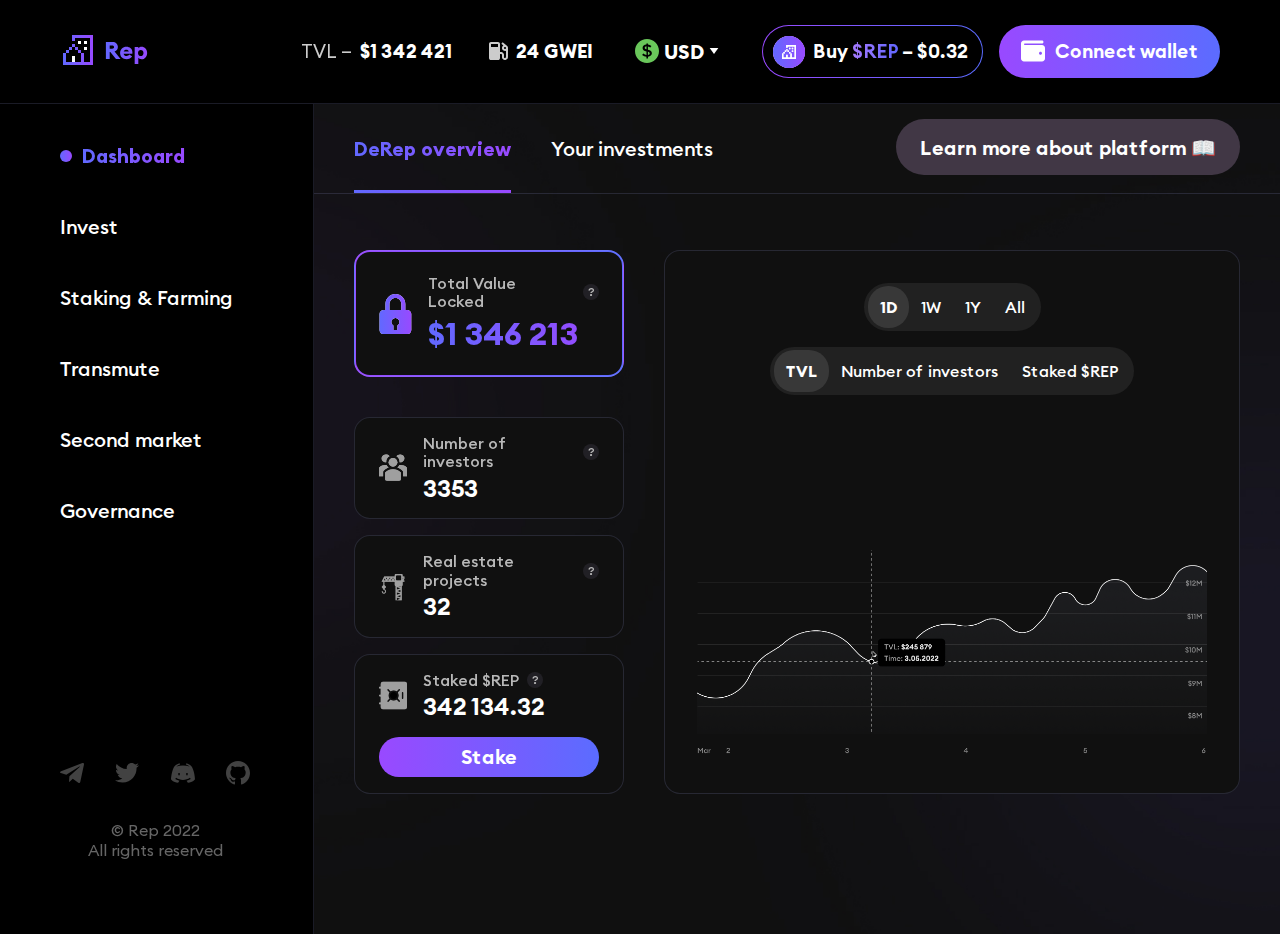
==== commit 6c6e2f07: "Updated img paths" ====
--- a/index.html
+++ b/index.html
@@ -5,7 +5,7 @@
 	<meta charset="UTF-8">
 	<meta http-equiv="X-UA-Compatible" content="IE=edge">
 	<meta name="viewport" content="width=device-width, initial-scale=1.0">
-	<link rel="stylesheet" href="./css/style.min.css?_v=20220924212752">
+	<link rel="stylesheet" href="./css/style.min.css">
 	<title>Dashboard</title>
 </head>
 
@@ -43,7 +43,7 @@
 						<span>USD</span>
 					</li>
 					<li class="select__dropdown-item">
-						<picture><source srcset="img/euro-icon.webp" type="image/webp"><img src="img/euro-icon.png" alt=""></picture>
+						<img src="img/euro-icon.png" alt="">
 						<span>EURO</span>
 					</li>
 				</ul>
@@ -69,11 +69,11 @@
 		<h2 class="popup__title">Connect a wallet</h2>		
 		<div class="connect-wallet-popup__items">
 			<button class="connect-wallet-popup__item">
-				<picture><source srcset="img/metamask-icon.webp" type="image/webp"><img src="img/metamask-icon.png" alt=""></picture>
+				<img src="img/metamask-icon.png" alt="">
 				Metamask
 			</button>
 			<button class="connect-wallet-popup__item">
-				<picture><source srcset="img/coinbase-icon.webp" type="image/webp"><img src="img/coinbase-icon.png" alt=""></picture>
+				<img src="img/coinbase-icon.png" alt="">
 				Coinbase Wallet
 			</button>
 		</div>		
@@ -109,7 +109,7 @@
 						<span>USD</span>
 					</li>
 					<li class="select__dropdown-item">
-						<picture><source srcset="img/euro-icon.webp" type="image/webp"><img src="img/euro-icon.png" alt=""></picture>
+						<img src="img/euro-icon.png" alt="">
 						<span>EUR</span>
 					</li>
 				</ul>
@@ -273,7 +273,7 @@
 	</div>
 
 	<div class="dashboard__viewbox-content">
-		<picture><source srcset="img/graph-example.webp" type="image/webp"><img src="img/graph-example.png" alt=""></picture>
+		<img src="img/graph-example.png" alt="">
 	</div>			
 </div>
 					
@@ -282,6 +282,6 @@
 			</div>
 		</div>
 	</main>	
-	<script src="./js/app.min.js?_v=20220924212752"></script>
+	<script src="./js/app.min.js"></script>
 </body>
 </html>--- a/css/style.min.css
+++ b/css/style.min.css
@@ -1 +1,4014 @@
-:root{--error-color:#FF4646;--hover-color:#5B6CFF;--table-cnt-width:auto;--slider-width:auto}/*! normalize.css v8.0.1 | MIT License | github.com/necolas/normalize.css */html{line-height:1.15;-webkit-text-size-adjust:100%}body{margin:0}main{display:block}h1{font-size:2em;margin:.67em 0}hr{-webkit-box-sizing:content-box;box-sizing:content-box;height:0;overflow:visible}pre{font-family:monospace,monospace;font-size:1em}a{background-color:transparent}abbr[title]{border-bottom:none;text-decoration:underline;-webkit-text-decoration:underline dotted;text-decoration:underline dotted}b,strong{font-weight:bolder}code,kbd,samp{font-family:monospace,monospace;font-size:1em}small{font-size:80%}sub,sup{font-size:75%;line-height:0;position:relative;vertical-align:baseline}sub{bottom:-.25em}sup{top:-.5em}img{border-style:none}button,input,optgroup,select,textarea{font-family:inherit;font-size:100%;line-height:1.15;margin:0}button,input{overflow:visible}button,select{text-transform:none}[type=button],[type=reset],[type=submit],button{-webkit-appearance:button}[type=button]::-moz-focus-inner,[type=reset]::-moz-focus-inner,[type=submit]::-moz-focus-inner,button::-moz-focus-inner{border-style:none;padding:0}[type=button]:-moz-focusring,[type=reset]:-moz-focusring,[type=submit]:-moz-focusring,button:-moz-focusring{outline:1px dotted ButtonText}fieldset{padding:.35em .75em .625em}legend{-webkit-box-sizing:border-box;box-sizing:border-box;color:inherit;display:table;max-width:100%;padding:0;white-space:normal}progress{vertical-align:baseline}textarea{overflow:auto}[type=checkbox],[type=radio]{-webkit-box-sizing:border-box;box-sizing:border-box;padding:0}[type=number]::-webkit-inner-spin-button,[type=number]::-webkit-outer-spin-button{height:auto}[type=search]{-webkit-appearance:textfield;outline-offset:-2px}[type=search]::-webkit-search-decoration{-webkit-appearance:none}::-webkit-file-upload-button{-webkit-appearance:button;font:inherit}details{display:block}summary{display:list-item}template{display:none}[hidden]{display:none}@font-face{font-family:EuclidCircularB;font-display:swap;src:url(../fonts/EuclidCircularB-Medium.woff2) format("woff2"),url(../fonts/EuclidCircularB-Medium.woff) format("woff"),url(../fonts/EuclidCircularB-Medium.ttf) format("ttf");font-weight:500;font-style:normal}@font-face{font-family:EuclidCircularB;font-display:swap;src:url(../fonts/EuclidCircularB-Bold.woff2) format("woff2"),url(../fonts/EuclidCircularB-Bold.woff) format("woff"),url(../fonts/EuclidCircularB-Bold.ttf) format("ttf");font-weight:700;font-style:normal}@font-face{font-family:EuclidCircularB;font-display:swap;src:url(../fonts/EuclidCircularB-Regular.woff2) format("woff2"),url(../fonts/EuclidCircularB-Regular.woff) format("woff"),url(../fonts/EuclidCircularB-Regular.ttf) format("ttf");font-weight:400;font-style:normal}@font-face{font-family:EuclidCircularB;font-display:swap;src:url(../fonts/EuclidCircularB-SemiBold.woff2) format("woff2"),url(../fonts/EuclidCircularB-SemiBold.woff) format("woff"),url(../fonts/EuclidCircularB-SemiBold.ttf) format("ttf");font-weight:600;font-style:normal}@font-face{font-family:swiper-icons;src:url("data:application/font-woff;charset=utf-8;base64, [base64]//wADZ2x5ZgAAAywAAADMAAAD2MHtryVoZWFkAAABbAAAADAAAAA2E2+eoWhoZWEAAAGcAAAAHwAAACQC9gDzaG10eAAAAigAAAAZAAAArgJkABFsb2NhAAAC0AAAAFoAAABaFQAUGG1heHAAAAG8AAAAHwAAACAAcABAbmFtZQAAA/gAAAE5AAACXvFdBwlwb3N0AAAFNAAAAGIAAACE5s74hXjaY2BkYGAAYpf5Hu/j+W2+MnAzMYDAzaX6QjD6/4//Bxj5GA8AuRwMYGkAPywL13jaY2BkYGA88P8Agx4j+/8fQDYfA1AEBWgDAIB2BOoAeNpjYGRgYNBh4GdgYgABEMnIABJzYNADCQAACWgAsQB42mNgYfzCOIGBlYGB0YcxjYGBwR1Kf2WQZGhhYGBiYGVmgAFGBiQQkOaawtDAoMBQxXjg/wEGPcYDDA4wNUA2CCgwsAAAO4EL6gAAeNpj2M0gyAACqxgGNWBkZ2D4/wMA+xkDdgAAAHjaY2BgYGaAYBkGRgYQiAHyGMF8FgYHIM3DwMHABGQrMOgyWDLEM1T9/w8UBfEMgLzE////P/5//f/V/xv+r4eaAAeMbAxwIUYmIMHEgKYAYjUcsDAwsLKxc3BycfPw8jEQA/[base64]/uznmfPFBNODM2K7MTQ45YEAZqGP81AmGGcF3iPqOop0r1SPTaTbVkfUe4HXj97wYE+yNwWYxwWu4v1ugWHgo3S1XdZEVqWM7ET0cfnLGxWfkgR42o2PvWrDMBSFj/IHLaF0zKjRgdiVMwScNRAoWUoH78Y2icB/yIY09An6AH2Bdu/UB+yxopYshQiEvnvu0dURgDt8QeC8PDw7Fpji3fEA4z/PEJ6YOB5hKh4dj3EvXhxPqH/SKUY3rJ7srZ4FZnh1PMAtPhwP6fl2PMJMPDgeQ4rY8YT6Gzao0eAEA409DuggmTnFnOcSCiEiLMgxCiTI6Cq5DZUd3Qmp10vO0LaLTd2cjN4fOumlc7lUYbSQcZFkutRG7g6JKZKy0RmdLY680CDnEJ+UMkpFFe1RN7nxdVpXrC4aTtnaurOnYercZg2YVmLN/d/gczfEimrE/fs/bOuq29Zmn8tloORaXgZgGa78yO9/cnXm2BpaGvq25Dv9S4E9+5SIc9PqupJKhYFSSl47+Qcr1mYNAAAAeNptw0cKwkAAAMDZJA8Q7OUJvkLsPfZ6zFVERPy8qHh2YER+3i/BP83vIBLLySsoKimrqKqpa2hp6+jq6RsYGhmbmJqZSy0sraxtbO3sHRydnEMU4uR6yx7JJXveP7WrDycAAAAAAAH//wACeNpjYGRgYOABYhkgZgJCZgZNBkYGLQZtIJsFLMYAAAw3ALgAeNolizEKgDAQBCchRbC2sFER0YD6qVQiBCv/H9ezGI6Z5XBAw8CBK/m5iQQVauVbXLnOrMZv2oLdKFa8Pjuru2hJzGabmOSLzNMzvutpB3N42mNgZGBg4GKQYzBhYMxJLMlj4GBgAYow/P/PAJJhLM6sSoWKfWCAAwDAjgbRAAB42mNgYGBkAIIbCZo5IPrmUn0hGA0AO8EFTQAA") format("woff");font-weight:400;font-style:normal}:root{--swiper-theme-color:#007aff}.swiper{margin-left:auto;margin-right:auto;position:relative;overflow:hidden;list-style:none;padding:0;z-index:1}.swiper-vertical>.swiper-wrapper{-webkit-box-orient:vertical;-webkit-box-direction:normal;-ms-flex-direction:column;flex-direction:column}.swiper-wrapper{position:relative;width:100%;height:100%;z-index:1;display:-webkit-box;display:-ms-flexbox;display:flex;-webkit-transition-property:-webkit-transform;transition-property:-webkit-transform;-o-transition-property:transform;transition-property:transform;transition-property:transform,-webkit-transform;-webkit-box-sizing:content-box;box-sizing:content-box}.swiper-android .swiper-slide,.swiper-wrapper{-webkit-transform:translate3d(0,0,0);transform:translate3d(0,0,0)}.swiper-pointer-events{-ms-touch-action:pan-y;touch-action:pan-y}.swiper-pointer-events.swiper-vertical{-ms-touch-action:pan-x;touch-action:pan-x}.swiper-slide{-ms-flex-negative:0;flex-shrink:0;width:100%;height:100%;position:relative;-webkit-transition-property:-webkit-transform;transition-property:-webkit-transform;-o-transition-property:transform;transition-property:transform;transition-property:transform,-webkit-transform}.swiper-slide-invisible-blank{visibility:hidden}.swiper-autoheight,.swiper-autoheight .swiper-slide{height:auto}.swiper-autoheight .swiper-wrapper{-webkit-box-align:start;-ms-flex-align:start;align-items:flex-start;-webkit-transition-property:height,-webkit-transform;transition-property:height,-webkit-transform;-o-transition-property:transform,height;transition-property:transform,height;transition-property:transform,height,-webkit-transform}.swiper-backface-hidden .swiper-slide{-webkit-transform:translateZ(0);transform:translateZ(0);-webkit-backface-visibility:hidden;backface-visibility:hidden}.swiper-3d,.swiper-3d.swiper-css-mode .swiper-wrapper{-webkit-perspective:1200px;perspective:1200px}.swiper-3d .swiper-cube-shadow,.swiper-3d .swiper-slide,.swiper-3d .swiper-slide-shadow,.swiper-3d .swiper-slide-shadow-bottom,.swiper-3d .swiper-slide-shadow-left,.swiper-3d .swiper-slide-shadow-right,.swiper-3d .swiper-slide-shadow-top,.swiper-3d .swiper-wrapper{-webkit-transform-style:preserve-3d;transform-style:preserve-3d}.swiper-3d .swiper-slide-shadow,.swiper-3d .swiper-slide-shadow-bottom,.swiper-3d .swiper-slide-shadow-left,.swiper-3d .swiper-slide-shadow-right,.swiper-3d .swiper-slide-shadow-top{position:absolute;left:0;top:0;width:100%;height:100%;pointer-events:none;z-index:10}.swiper-3d .swiper-slide-shadow{background:rgba(0,0,0,.15)}.swiper-3d .swiper-slide-shadow-left{background-image:-webkit-gradient(linear,right top,left top,from(rgba(0,0,0,.5)),to(rgba(0,0,0,0)));background-image:-o-linear-gradient(right,rgba(0,0,0,.5),rgba(0,0,0,0));background-image:linear-gradient(to left,rgba(0,0,0,.5),rgba(0,0,0,0))}.swiper-3d .swiper-slide-shadow-right{background-image:-webkit-gradient(linear,left top,right top,from(rgba(0,0,0,.5)),to(rgba(0,0,0,0)));background-image:-o-linear-gradient(left,rgba(0,0,0,.5),rgba(0,0,0,0));background-image:linear-gradient(to right,rgba(0,0,0,.5),rgba(0,0,0,0))}.swiper-3d .swiper-slide-shadow-top{background-image:-webkit-gradient(linear,left bottom,left top,from(rgba(0,0,0,.5)),to(rgba(0,0,0,0)));background-image:-o-linear-gradient(bottom,rgba(0,0,0,.5),rgba(0,0,0,0));background-image:linear-gradient(to top,rgba(0,0,0,.5),rgba(0,0,0,0))}.swiper-3d .swiper-slide-shadow-bottom{background-image:-webkit-gradient(linear,left top,left bottom,from(rgba(0,0,0,.5)),to(rgba(0,0,0,0)));background-image:-o-linear-gradient(top,rgba(0,0,0,.5),rgba(0,0,0,0));background-image:linear-gradient(to bottom,rgba(0,0,0,.5),rgba(0,0,0,0))}.swiper-css-mode>.swiper-wrapper{overflow:auto;scrollbar-width:none;-ms-overflow-style:none}.swiper-css-mode>.swiper-wrapper::-webkit-scrollbar{display:none}.swiper-css-mode>.swiper-wrapper>.swiper-slide{scroll-snap-align:start start}.swiper-horizontal.swiper-css-mode>.swiper-wrapper{-ms-scroll-snap-type:x mandatory;scroll-snap-type:x mandatory}.swiper-vertical.swiper-css-mode>.swiper-wrapper{-ms-scroll-snap-type:y mandatory;scroll-snap-type:y mandatory}.swiper-centered>.swiper-wrapper::before{content:"";-ms-flex-negative:0;flex-shrink:0;-webkit-box-ordinal-group:10000;-ms-flex-order:9999;order:9999}.swiper-centered.swiper-horizontal>.swiper-wrapper>.swiper-slide:first-child{-webkit-margin-start:var(--swiper-centered-offset-before);margin-inline-start:var(--swiper-centered-offset-before)}.swiper-centered.swiper-horizontal>.swiper-wrapper::before{height:100%;width:var(--swiper-centered-offset-after)}.swiper-centered.swiper-vertical>.swiper-wrapper>.swiper-slide:first-child{-webkit-margin-before:var(--swiper-centered-offset-before);margin-block-start:var(--swiper-centered-offset-before)}.swiper-centered.swiper-vertical>.swiper-wrapper::before{width:100%;height:var(--swiper-centered-offset-after)}.swiper-centered>.swiper-wrapper>.swiper-slide{scroll-snap-align:center center}.container{display:-webkit-box;display:-ms-flexbox;display:flex;-webkit-box-orient:vertical;-webkit-box-direction:normal;-ms-flex-direction:column;flex-direction:column;min-width:320px;min-height:100vh;background-color:#1e1e26}.header{display:-webkit-box;display:-ms-flexbox;display:flex;-webkit-box-align:center;-ms-flex-align:center;align-items:center;gap:40px;background-color:#000;border-bottom:1px solid rgba(173,182,255,.15);height:104px;padding:0 60px}.header__logo{margin-right:auto}.header__logo img{width:88px}.header__params{display:-webkit-box;display:-ms-flexbox;display:flex;-webkit-box-align:center;-ms-flex-align:center;align-items:center;gap:40px}.header__params-item{display:-webkit-box;display:-ms-flexbox;display:flex;-webkit-box-align:center;-ms-flex-align:center;align-items:center;gap:8px;font-size:20px;color:#fff;white-space:nowrap}.header__params-title{opacity:.8}.header__params-value{font-weight:700}.header__params-img{opacity:.8}.header__cta{display:-webkit-box;display:-ms-flexbox;display:flex;-webkit-box-align:center;-ms-flex-align:center;align-items:center;gap:16px}.header__cta-item{position:relative}.header__cta-btn{display:-webkit-box;display:-ms-flexbox;display:flex;-webkit-box-align:center;-ms-flex-align:center;align-items:center;gap:8px;background-image:-webkit-gradient(linear,left top,right top,from(#9949ff),to(#5b6cff));background-image:-o-linear-gradient(left,#9949ff,#5b6cff);background-image:linear-gradient(to right,#9949ff,#5b6cff);border:none;height:56px;border-radius:28px;position:relative;cursor:pointer;white-space:nowrap;padding:12px 16px 12px 12px}.header__cta-btn::before{content:"";position:absolute;top:1px;left:1px;width:calc(100% - 2px);height:calc(100% - 2px);border-radius:28px;background-color:#000;z-index:2}.header__cta-btn-content{color:#fff;position:relative;font-size:20px;font-weight:600;z-index:3}.header__cta-btn-content span{background:-webkit-gradient(linear,left top,right top,from(#a67aff),to(#6267ff));background:-o-linear-gradient(left,#a67aff,#6267ff);background:linear-gradient(to right,#a67aff,#6267ff);-webkit-background-clip:text;-webkit-text-fill-color:transparent}.header__cta-btn img{position:relative;z-index:3}.header__cta-error{font-size:20px;font-weight:600;color:var(--error-color)}.header__buy-btn{gap:8px}.header__wallet-btn{gap:10px;padding:0 24px}.header__wallet-btn::before{display:none}.header__wallet-btn.active::before{display:block}.header__wallet-btn img{width:24px}.header__cta-item-dropdown{display:-webkit-box;display:-ms-flexbox;display:flex;-webkit-box-orient:vertical;-webkit-box-direction:normal;-ms-flex-direction:column;flex-direction:column;gap:16px;font-size:16px;font-weight:500;background-color:#000;border-radius:19px;border:#191e29 3px solid;width:100%;position:absolute;top:70px;left:0;visibility:hidden;opacity:0;z-index:-1;-webkit-transition:all .2s;-o-transition:all .2s;transition:all .2s;-webkit-transform:translateY(-10px);-ms-transform:translateY(-10px);transform:translateY(-10px);padding:24px;margin:0}.header__cta-item-dropdown::before{content:"";display:block;width:100%;height:14px;position:absolute;top:-17px;left:0}.header__cta-item-dropdown_single{text-align:center;padding:14px 24px}.header__cta-item-dropdown li{width:100%}.header__cta-item-dropdown a{text-decoration:none;color:#fff;width:100%;-webkit-transition:all .1s;-o-transition:all .1s;transition:all .1s}.header__cta-item-dropdown a:hover{color:var(--hover-color)}.header__cta-item:hover .header__cta-item-dropdown{visibility:visible;opacity:1;z-index:1;-webkit-transform:translateY(0);-ms-transform:translateY(0);transform:translateY(0)}.navigation{-webkit-box-flex:0;-ms-flex:none;flex:none;background-color:#000;border-right:1px solid rgba(173,182,255,.15);padding:40px 80px 50px 60px}.navigation__bottom{width:190px;position:fixed;bottom:40px}.main{display:-webkit-box;display:-ms-flexbox;display:flex;-webkit-box-align:stretch;-ms-flex-align:stretch;align-items:stretch;-webkit-box-flex:1;-ms-flex:1;flex:1}.main-menu ul{display:-webkit-box;display:-ms-flexbox;display:flex;-webkit-box-orient:vertical;-webkit-box-direction:normal;-ms-flex-direction:column;flex-direction:column;gap:48px;padding:0;margin:0 0 50px}.main-menu_mobile ul{-webkit-box-align:center;-ms-flex-align:center;align-items:center;gap:2.8vh;-webkit-transform:translateY(50px);-ms-transform:translateY(50px);transform:translateY(50px);-webkit-transition:all .5s;-o-transition:all .5s;transition:all .5s;padding:35px 0 42px;margin:0}.mobile-menu.active .main-menu_mobile ul{-webkit-transform:translateY(0);-ms-transform:translateY(0);transform:translateY(0)}.main-menu__item{font-size:20px;font-weight:500}.main-menu__item a{color:#fff;text-decoration:none;-webkit-transition:all .1s;-o-transition:all .1s;transition:all .1s}.main-menu__item a:hover{color:var(--hover-color)}.main-menu__item.active{display:-webkit-box;display:-ms-flexbox;display:flex;-webkit-box-align:center;-ms-flex-align:center;align-items:center;gap:10px;font-weight:700}.main-menu__item.active::before{content:"";width:12px;height:12px;border-radius:50%;background:-o-linear-gradient(182.83deg,#9949ff 0,#5b6cff 110.14%),-o-linear-gradient(182.83deg,#8349ff 0,#ff5bdb 110.14%);background:linear-gradient(267.17deg,#9949ff 0,#5b6cff 110.14%),linear-gradient(267.17deg,#8349ff 0,#ff5bdb 110.14%)}.main-menu__item.active a{background:-o-linear-gradient(183deg,#9949ff 0,#5b6cff 110.14%);background:linear-gradient(267deg,#9949ff 0,#5b6cff 110.14%);-webkit-background-clip:text;-webkit-text-fill-color:transparent}.main-menu_mobile .main-menu__item.active::before{display:none}.select{position:relative}.select__button{display:-webkit-box;display:-ms-flexbox;display:flex;-webkit-box-align:center;-ms-flex-align:center;align-items:center;color:#fff}.select__button::after{content:"";-webkit-transition:all .2s;-o-transition:all .2s;transition:all .2s}.select__button:hover::after{-webkit-transform:rotate(.5turn) translateY(1px);-ms-transform:rotate(.5turn) translateY(1px);transform:rotate(.5turn) translateY(1px)}.select_small .select__button{background:0 0;border:none;font-size:20px;font-weight:700;gap:5px;cursor:pointer}.select_small .select__button::after{content:"";width:10px;height:8px;background:url(../../img/dropdown-arrow.svg) no-repeat center;background-size:contain}.select_regular .select__button{display:-webkit-box;display:-ms-flexbox;display:flex;-webkit-box-align:center;-ms-flex-align:center;align-items:center;-webkit-box-pack:justify;-ms-flex-pack:justify;justify-content:space-between;height:56px;width:100%;min-width:200px;border-radius:28px;border:0;background-color:#212121;border:#212121 1px solid;font-size:20px;color:#fff;outline:0;-webkit-transition:all .1s;-o-transition:all .1s;transition:all .1s;cursor:pointer;padding:0 24px}.select_regular .select__button::after{content:"";width:12px;height:7px;background:url(../../img/dropdown-arrow_gray.svg) no-repeat center;-webkit-transition:all .2s;-o-transition:all .2s;transition:all .2s}.select_regular .select__button::-webkit-input-placeholder{opacity:.4}.select_regular .select__button::-moz-placeholder{opacity:.4}.select_regular .select__button:-ms-input-placeholder{opacity:.4}.select_regular .select__button::-ms-input-placeholder{opacity:.4}.select_regular .select__button::placeholder{opacity:.4}.select_regular .select__button:focus{border:#306fdb 1px solid}.select__dropdown{display:-webkit-box;display:-ms-flexbox;display:flex;-webkit-box-orient:vertical;-webkit-box-direction:normal;-ms-flex-direction:column;flex-direction:column;gap:16px;font-size:16px;font-weight:500;background-color:#000;border-radius:19px;border:#191e29 3px solid;width:100%;min-width:-webkit-fit-content;min-width:-moz-fit-content;min-width:fit-content;position:absolute;top:70px;left:0;visibility:hidden;opacity:0;z-index:-1;-webkit-transition:all .2s;-o-transition:all .2s;transition:all .2s;-webkit-transform:translateY(-10px);-ms-transform:translateY(-10px);transform:translateY(-10px);padding:24px;margin:0}.select__dropdown::before{content:"";display:block;width:100%;height:14px;position:absolute;top:-17px;left:0}.select__dropdown_single{text-align:center;padding:14px 24px}.select__dropdown li{display:-webkit-box;display:-ms-flexbox;display:flex;-webkit-box-align:center;-ms-flex-align:center;align-items:center;gap:8px;width:100%;list-style:none;font-weight:700;font-size:20px;color:#fff;cursor:pointer}.select__dropdown li img{width:24px}.select__dropdown a{text-decoration:none;color:#fff;width:100%;-webkit-transition:all .1s;-o-transition:all .1s;transition:all .1s}.select__dropdown a:hover{color:var(--hover-color)}.select_small .select__dropdown{top:40px}.select_small .select__dropdown_mobile{top:0}.select:hover .select__dropdown{visibility:visible;opacity:1;z-index:999;-webkit-transform:translateY(0);-ms-transform:translateY(0);transform:translateY(0)}.select:hover .select__dropdown_mobile{-webkit-transform:translateY(-100%);-ms-transform:translateY(-100%);transform:translateY(-100%)}.no-webp .content{background:url(../../img/content-bg.jpg) no-repeat center}.content{-webkit-box-flex:1;-ms-flex:auto;flex:auto;background-size:cover;padding-bottom:60px}.content_no-header{padding-top:56px}.content__header{display:-webkit-box;display:-ms-flexbox;display:flex;-webkit-box-align:end;-ms-flex-align:end;align-items:flex-end;height:90px;border-bottom:1px solid rgba(173,182,255,.1490196078);margin-bottom:56px}.content__header-cnt{display:-webkit-box;display:-ms-flexbox;display:flex;-webkit-box-pack:justify;-ms-flex-pack:justify;justify-content:space-between}.content__header-btn{display:-webkit-box;display:-ms-flexbox;display:flex;-webkit-box-align:center;-ms-flex-align:center;align-items:center;height:56px;background-color:#413745;font-weight:600;font-size:20px;color:#fff;border:none;border-radius:28px;position:relative;top:-18px;cursor:pointer;padding:0 24px}.page-tabs{display:-webkit-box;display:-ms-flexbox;display:flex;gap:40px;position:relative}.page-tabs__item{display:-webkit-box;display:-ms-flexbox;display:flex;-webkit-box-orient:vertical;-webkit-box-direction:normal;-ms-flex-direction:column;flex-direction:column;-webkit-box-pack:justify;-ms-flex-pack:justify;justify-content:space-between;font-weight:500;font-size:20px;text-decoration:none;color:#fff;cursor:pointer;-webkit-transition:all .1s;-o-transition:all .1s;transition:all .1s;padding-bottom:26px}.page-tabs__item:hover{color:var(--hover-color)}.page-tabs__item.active{font-weight:700;background:-o-linear-gradient(182.83deg,#9949ff 0,#5b6cff 110.14%);background:linear-gradient(267.17deg,#9949ff 0,#5b6cff 110.14%);-webkit-background-clip:text;-webkit-text-fill-color:transparent;cursor:auto}.page-tabs__item.active::after{content:"";width:100%;height:3px;background:-o-linear-gradient(182.83deg,#9949ff 0,#5b6cff 110.14%),#fff;background:linear-gradient(267.17deg,#9949ff 0,#5b6cff 110.14%),#fff;margin-bottom:-26px}.dashboard{margin-bottom:80px}.dashboard__content{display:-webkit-box;display:-ms-flexbox;display:flex;gap:40px}.dashboard__widgets{display:-webkit-box;display:-ms-flexbox;display:flex;-webkit-box-orient:vertical;-webkit-box-direction:normal;-ms-flex-direction:column;flex-direction:column;-webkit-box-pack:justify;-ms-flex-pack:justify;justify-content:space-between;-webkit-box-flex:0;-ms-flex:none;flex:none;gap:16px;width:270px}.dashboard__widget{display:-webkit-box;display:-ms-flexbox;display:flex;-webkit-box-align:center;-ms-flex-align:center;align-items:center;gap:16px;background-color:#101010;border:1px solid rgba(173,182,255,.1490196078);border-radius:16px;width:100%;position:relative;padding:16px 24px}.dashboard__widget_vert{display:-webkit-box;display:-ms-flexbox;display:flex;-webkit-box-orient:vertical;-webkit-box-direction:normal;-ms-flex-direction:column;flex-direction:column;-webkit-box-align:start;-ms-flex-align:start;align-items:flex-start;gap:16px}.dashboard__widget-content{display:-webkit-box;display:-ms-flexbox;display:flex;-webkit-box-orient:vertical;-webkit-box-direction:normal;-ms-flex-direction:column;flex-direction:column;gap:4px;position:relative;z-index:3}.dashboard__widget-container{display:-webkit-box;display:-ms-flexbox;display:flex;-webkit-box-align:center;-ms-flex-align:center;align-items:center;gap:16px}.dashboard__widget_primary .dashboard__widget-content{gap:6px}.dashboard__widget-icon{position:relative;z-index:3}.dashboard__widget-title{display:-webkit-box;display:-ms-flexbox;display:flex;-webkit-box-align:center;-ms-flex-align:center;align-items:center;gap:8px;font-weight:500;font-size:16px;opacity:.7;color:#fff}.dashboard__widget-value{display:-webkit-box;display:-ms-flexbox;display:flex;-webkit-box-align:center;-ms-flex-align:center;align-items:center;gap:6px;font-weight:600;font-size:24px;color:#fff}.dashboard__widget_primary .dashboard__widget-value{font-weight:700;font-size:32px;background:-o-linear-gradient(182.83deg,#9949ff 0,#5b6cff 110.14%);background:linear-gradient(267.17deg,#9949ff 0,#5b6cff 110.14%);-webkit-background-clip:text;-webkit-text-fill-color:transparent;background-clip:text;text-fill-color:transparent}.dashboard__widget_primary{background-image:-webkit-gradient(linear,left top,right top,from(#9949ff),to(#5b6cff));background-image:-o-linear-gradient(left,#9949ff,#5b6cff);background-image:linear-gradient(to right,#9949ff,#5b6cff);height:127px;margin-bottom:24px}.dashboard__widget_primary::before{content:"";position:absolute;top:1px;left:1px;width:calc(100% - 2px);height:calc(100% - 2px);border-radius:14px;background-color:#101010;z-index:2}.dashboard__viewbox{display:-webkit-box;display:-ms-flexbox;display:flex;-webkit-box-orient:vertical;-webkit-box-direction:normal;-ms-flex-direction:column;flex-direction:column;-webkit-box-pack:justify;-ms-flex-pack:justify;justify-content:space-between;-webkit-box-flex:1;-ms-flex:auto;flex:auto;border-radius:16px;background-color:#101010;border:rgba(173,182,255,.1490196078) 1px solid;padding:32px}.dashboard__viewbox-header{display:-webkit-box;display:-ms-flexbox;display:flex;-webkit-box-align:center;-ms-flex-align:center;align-items:center;-webkit-box-pack:justify;-ms-flex-pack:justify;justify-content:space-between;margin-bottom:32px}.dashboard__viewbox-content{width:100%;overflow-x:scroll}.dashboard__viewbox-content::-webkit-scrollbar{display:none}.dashboard__viewbox-content img{width:100%}.text-link{position:relative;font-weight:500;font-size:16px;background:-o-linear-gradient(bottom,rgba(255,255,255,.3),rgba(255,255,255,.3)),-o-linear-gradient(182.83deg,#9949ff 0,#5b6cff 110.14%);background:linear-gradient(0deg,rgba(255,255,255,.3),rgba(255,255,255,.3)),linear-gradient(267.17deg,#9949ff 0,#5b6cff 110.14%);-webkit-background-clip:text;-webkit-text-fill-color:transparent;background-clip:text;text-fill-color:transparent}.text-link:after{content:"";height:1px;width:100%;background:-o-linear-gradient(bottom,rgba(255,255,255,.3),rgba(255,255,255,.3)),-o-linear-gradient(182.83deg,#9949ff 0,#5b6cff 110.14%);background:linear-gradient(0deg,rgba(255,255,255,.3),rgba(255,255,255,.3)),linear-gradient(267.17deg,#9949ff 0,#5b6cff 110.14%);position:absolute;left:0;bottom:0}.filter{display:-webkit-box;display:-ms-flexbox;display:flex;-webkit-box-align:center;-ms-flex-align:center;align-items:center;height:48px;width:-webkit-fit-content;width:-moz-fit-content;width:fit-content;background-color:#212121;border-radius:24px;padding:4px}.filter__input{visibility:hidden;opacity:0;z-index:-1;width:1px;height:1px;position:absolute}.filter__button{display:-webkit-box;display:-ms-flexbox;display:flex;-webkit-box-align:center;-ms-flex-align:center;align-items:center;-webkit-box-pack:center;-ms-flex-pack:center;justify-content:center;border-radius:20px;font-weight:500;font-size:16px;color:#fff;cursor:pointer;white-space:nowrap;padding:12px}.filter__input:checked+.filter__button{background-color:#383838;font-weight:700;cursor:auto}.menu-button{-webkit-box-flex:0;-ms-flex:none;flex:none;width:40px;height:40px;border-radius:50%;border:none;background:#3e3e3e url(../../img/menu-icon.svg) no-repeat center;cursor:pointer}.menu-button.active{background-image:url(../../img/menu-close-icon.svg)}.mobile-menu{display:-webkit-box;display:-ms-flexbox;display:flex;-webkit-box-orient:vertical;-webkit-box-direction:normal;-ms-flex-direction:column;flex-direction:column;-webkit-box-pack:justify;-ms-flex-pack:justify;justify-content:space-between;width:100%;height:calc(100vh - 70px);background-color:#000;position:fixed;bottom:0;left:0;visibility:hidden;opacity:0;-webkit-transition:all .3s;-o-transition:all .3s;transition:all .3s;z-index:-1}.mobile-menu.active{visibility:visible;opacity:1;z-index:999}.mobile-menu__params{display:-webkit-box;display:-ms-flexbox;display:flex;-webkit-box-orient:vertical;-webkit-box-direction:normal;-ms-flex-direction:column;flex-direction:column;-webkit-box-align:center;-ms-flex-align:center;align-items:center;gap:20px;background-color:#141221;padding:22px 0}.mobile-menu__params-item{display:-webkit-box;display:-ms-flexbox;display:flex;-webkit-box-align:center;-ms-flex-align:center;align-items:center;gap:8px;font-size:16px;color:#fff;white-space:nowrap}.mobile-menu__params-title{opacity:.8}.mobile-menu__params-value{font-weight:700}.mobile-menu__params-img{opacity:.8}.mobile-menu__cta-item{position:relative}.mobile-menu__cta-item-dropdown{display:-webkit-box;display:-ms-flexbox;display:flex;-webkit-box-orient:vertical;-webkit-box-direction:normal;-ms-flex-direction:column;flex-direction:column;gap:16px;font-size:16px;font-weight:500;background-color:#000;border-radius:19px;border:#191e29 3px solid;width:100%;position:absolute;top:70px;left:0;visibility:hidden;opacity:0;z-index:-1;-webkit-transition:all .2s;-o-transition:all .2s;transition:all .2s;-webkit-transform:translateY(-10px);-ms-transform:translateY(-10px);transform:translateY(-10px);padding:24px;margin:0}.mobile-menu__cta-item-dropdown::before{content:"";display:block;width:100%;height:14px;position:absolute;top:-17px;left:0}.mobile-menu__cta-item-dropdown_single{text-align:center;padding:14px 24px}.mobile-menu__cta-item-dropdown li{width:100%}.mobile-menu__cta-item-dropdown a{text-decoration:none;color:#fff;width:100%;-webkit-transition:all .1s;-o-transition:all .1s;transition:all .1s}.mobile-menu__cta-item-dropdown a:hover{color:var(--hover-color)}.mobile-menu__buy-btn{display:-webkit-box;display:-ms-flexbox;display:flex;-webkit-box-align:center;-ms-flex-align:center;align-items:center;gap:8px;background-image:-webkit-gradient(linear,left top,right top,from(#9949ff),to(#5b6cff));background-image:-o-linear-gradient(left,#9949ff,#5b6cff);background-image:linear-gradient(to right,#9949ff,#5b6cff);border:none;height:40px;border-radius:28px;position:relative;cursor:pointer;white-space:nowrap;padding:3px 16px 3px 3px}.mobile-menu__buy-btn::before{content:"";position:absolute;top:1px;left:1px;width:calc(100% - 2px);height:calc(100% - 2px);border-radius:28px;background-color:#141221;z-index:2}.mobile-menu__buy-btn-content{color:#fff;position:relative;font-size:16px;font-weight:600;z-index:3}.mobile-menu__buy-btn-content span{background-image:-webkit-gradient(linear,left top,right top,from(#c580cf),to(#9269d2));background-image:-o-linear-gradient(left,#c580cf,#9269d2);background-image:linear-gradient(to right,#c580cf,#9269d2);-webkit-background-clip:text;-webkit-text-fill-color:transparent}.mobile-menu__buy-btn img{position:relative;z-index:3}.mobile-menu__cta-error{font-size:20px;font-weight:600;color:var(--error-color)}.page-title{color:#fff;font-weight:600;font-size:32px;margin:0 0 32px}.cards-gallery__header{display:-webkit-box;display:-ms-flexbox;display:flex;-webkit-box-align:center;-ms-flex-align:center;align-items:center;-webkit-box-pack:justify;-ms-flex-pack:justify;justify-content:space-between;margin-bottom:32px}.cards-gallery__header .page-title{margin:0}.cards-gallery__content{display:-ms-grid;display:grid;gap:24px}.cards-gallery__content_4col{-ms-grid-columns:(1fr)[4];grid-template-columns:repeat(4,1fr)}.cards-gallery__empty{display:-webkit-box;display:-ms-flexbox;display:flex;-webkit-box-align:center;-ms-flex-align:center;align-items:center;-webkit-box-pack:center;-ms-flex-pack:center;justify-content:center;-webkit-box-orient:vertical;-webkit-box-direction:normal;-ms-flex-direction:column;flex-direction:column;border:1px solid #282934;border-radius:16px;grid-column:1/-1;height:238px;background:url(../../img/empty-block-bg.svg) no-repeat 90% bottom}.cards-gallery__empty-title{font-weight:500;font-size:24px;line-height:1.5;color:#fff;text-align:center;margin:0 0 40px}.position-card__image{width:100%;border-radius:9px;margin-bottom:16px}.card{border-radius:16px;border:rgba(173,182,255,.1490196078) 1px solid;padding:24px}.card__title-block{display:-webkit-box;display:-ms-flexbox;display:flex;-webkit-box-align:center;-ms-flex-align:center;align-items:center;-webkit-box-pack:justify;-ms-flex-pack:justify;justify-content:space-between;margin-bottom:16px}.card__title{color:#fff;font-weight:700;font-size:20px;margin:0 0 4px}.card__subtitle{display:-webkit-box;display:-ms-flexbox;display:flex;-webkit-box-align:center;-ms-flex-align:center;align-items:center;gap:6px;font-weight:500;font-size:16px;color:#b7b7b7}.card__subtitle_badge::after{content:"";width:16px;height:16px;background:url(../../img/success-badge.svg) no-repeat center;background-size:contain}.card__enter-btn{width:40px;height:40px;border:none;background:url(../../img/enter-icon.svg) no-repeat center;background-size:contain;cursor:pointer}.card__params{display:-webkit-box;display:-ms-flexbox;display:flex;-webkit-box-orient:vertical;-webkit-box-direction:normal;-ms-flex-direction:column;flex-direction:column;gap:12px}.card__params-item{display:-webkit-box;display:-ms-flexbox;display:flex;-webkit-box-align:center;-ms-flex-align:center;align-items:center;-webkit-box-pack:justify;-ms-flex-pack:justify;justify-content:space-between}.card__params-item-name{display:-webkit-box;display:-ms-flexbox;display:flex;-webkit-box-align:center;-ms-flex-align:center;align-items:center;gap:4px;color:#fff;opacity:.7;font-weight:500;font-size:14px}.card__params-item-value{font-weight:700;font-size:16px;color:#fff}.card__params-item-value_primary{font-weight:700;font-size:20px;background:-o-linear-gradient(bottom,rgba(255,255,255,.2),rgba(255,255,255,.2)),-o-linear-gradient(182.83deg,#9949ff 0,#5b6cff 110.14%);background:linear-gradient(0deg,rgba(255,255,255,.2),rgba(255,255,255,.2)),linear-gradient(267.17deg,#9949ff 0,#5b6cff 110.14%);-webkit-background-clip:text;-webkit-text-fill-color:transparent;background-clip:text;text-fill-color:transparent}.social-links{display:-webkit-box;display:-ms-flexbox;display:flex;-webkit-box-align:center;-ms-flex-align:center;align-items:center;-webkit-box-pack:justify;-ms-flex-pack:justify;justify-content:space-between;width:100%;margin-bottom:32px}.copyrights{display:-webkit-box;display:-ms-flexbox;display:flex;-webkit-box-pack:center;-ms-flex-pack:center;justify-content:center;font-weight:400;font-size:16px;line-height:1.25;text-align:center;color:#fff;opacity:.4}.btn{display:-webkit-box;display:-ms-flexbox;display:flex;-webkit-box-align:center;-ms-flex-align:center;align-items:center;gap:8px;background-image:-webkit-gradient(linear,left top,right top,from(#9949ff),to(#5b6cff));background-image:-o-linear-gradient(left,#9949ff,#5b6cff);background-image:linear-gradient(to right,#9949ff,#5b6cff);color:#fff;font-weight:600;font-size:20px;border:none;height:56px;border-radius:28px;position:relative;cursor:pointer;white-space:nowrap;padding:0 24px}.btn_small{height:40px;width:100%;-webkit-box-pack:center;-ms-flex-pack:center;justify-content:center}.btn_secondary::before{content:"";height:54px;width:calc(100% - 2px);border-radius:28px;background-color:#101010;position:absolute;top:1px;left:1px;z-index:1}.btn_secondary span{position:relative;z-index:2}.btn_wide{width:100%;-webkit-box-pack:center;-ms-flex-pack:center;justify-content:center}.widgets{display:-webkit-box;display:-ms-flexbox;display:flex;-webkit-box-orient:vertical;-webkit-box-direction:normal;-ms-flex-direction:column;flex-direction:column}.widgets_hor{-webkit-box-orient:horizontal;-webkit-box-direction:normal;-ms-flex-direction:row;flex-direction:row;gap:24px;margin-bottom:56px}.widgets_hor .widget{height:127px}.widget{display:-webkit-box;display:-ms-flexbox;display:flex;-webkit-box-align:center;-ms-flex-align:center;align-items:center;gap:16px;background-color:#101010;border:1px solid rgba(173,182,255,.1490196078);border-radius:16px;width:100%;position:relative;padding:16px 24px}.widget_large{padding:32px}.widget__header{width:100%;border-bottom:1px solid rgba(173,182,255,.15);margin-bottom:32px}.widget__content{display:-webkit-box;display:-ms-flexbox;display:flex;-webkit-box-orient:vertical;-webkit-box-direction:normal;-ms-flex-direction:column;flex-direction:column;gap:4px;position:relative;z-index:3}.widget_primary .widget__content{gap:6px}.widget__icon{position:relative;z-index:3}.widget__title{display:-webkit-box;display:-ms-flexbox;display:flex;-webkit-box-align:center;-ms-flex-align:center;align-items:center;gap:4px;font-weight:500;font-size:16px;opacity:.7;color:#fff}.widget__value{display:-webkit-box;display:-ms-flexbox;display:flex;-webkit-box-align:center;-ms-flex-align:center;align-items:center;gap:6px;font-weight:600;font-size:24px;color:#fff}.widget__value-gray{font-weight:500;font-size:24px;opacity:.4}.widget_primary .widget__value{font-weight:700;font-size:32px;background:-o-linear-gradient(182.83deg,#9949ff 0,#5b6cff 110.14%);background:linear-gradient(267.17deg,#9949ff 0,#5b6cff 110.14%);-webkit-background-clip:text;-webkit-text-fill-color:transparent;background-clip:text;text-fill-color:transparent}.widget_primary{background-image:-webkit-gradient(linear,left top,right top,from(#9949ff),to(#5b6cff));background-image:-o-linear-gradient(left,#9949ff,#5b6cff);background-image:linear-gradient(to right,#9949ff,#5b6cff);height:127px;margin-bottom:24px}.widget_primary::before{content:"";position:absolute;top:1px;left:1px;width:calc(100% - 2px);height:calc(100% - 2px);border-radius:14px;background-color:#101010;z-index:2}.widget__button{width:100%;-webkit-box-pack:center;-ms-flex-pack:center;justify-content:center}.widget__subscription{font-weight:500;font-size:12px;line-height:1.25;color:#707070}.widget__subscription b{color:#fff}.object-page{display:-ms-grid;display:grid;-ms-grid-columns:56% 44%;grid-template-columns:56% 44%;-webkit-box-align:start;-ms-flex-align:start;align-items:flex-start;gap:60px}.object-page__content{overflow-x:hidden}.object-page__slider{width:100%;position:relative;margin-bottom:32px}.object-page__title-block{display:-webkit-box;display:-ms-flexbox;display:flex;-webkit-box-orient:vertical;-webkit-box-direction:normal;-ms-flex-direction:column;flex-direction:column;gap:6px;margin-bottom:16px}.object-page__title-block .page-title{margin:0}.object-page__subtitle{display:-webkit-box;display:-ms-flexbox;display:flex;-webkit-box-align:center;-ms-flex-align:center;align-items:center;gap:6px;font-weight:500;font-size:16px;background:-o-linear-gradient(bottom,rgba(255,255,255,.2),rgba(255,255,255,.2)),-o-linear-gradient(182.83deg,#9949ff 0,#5b6cff 110.14%);background:linear-gradient(0deg,rgba(255,255,255,.2),rgba(255,255,255,.2)),linear-gradient(267.17deg,#9949ff 0,#5b6cff 110.14%);-webkit-background-clip:text;-webkit-text-fill-color:transparent;background-clip:text;text-fill-color:transparent}.object-page__subtitle::after{content:"";width:16px;height:16px;background:url(../../img/success-badge.svg) no-repeat center;background-size:contain}.object-page__description{margin:0 0 32px}.object-page__widgets{display:-ms-grid;display:grid;-ms-grid-columns:(1fr)[2];grid-template-columns:repeat(2,1fr);gap:24px;margin-bottom:32px}.object-page__widget{display:-webkit-box;display:-ms-flexbox;display:flex;-webkit-box-orient:vertical;-webkit-box-direction:normal;-ms-flex-direction:column;flex-direction:column;-webkit-box-pack:center;-ms-flex-pack:center;justify-content:center;gap:4px;height:100px;border-radius:16px;background-color:#101010;border:rgba(173,182,255,.1490196078) 1px solid;color:#fff;padding:0 24px}.object-page__widget-title{font-weight:500;font-size:16px;opacity:.7}.object-page__widget-value{display:-webkit-box;display:-ms-flexbox;display:flex;-webkit-box-align:center;-ms-flex-align:center;align-items:center;gap:8px;font-weight:700;font-size:20px}.object-page__widget-value span{opacity:.4;font-weight:500}.object-page__widget-flag{height:20px}.object-page__documents{position:relative;border:1px solid #282934;background:url(../../img/empty-block-bg.svg) no-repeat 95% bottom;background-size:139px;padding:24px 32px;margin-bottom:32px}.object-page__documents::after{content:"";width:38px;height:38px;background:#282934 url(../../img/corner-image.svg) no-repeat right top;background-size:contain;position:absolute;top:-1px;right:-1px}.object-page__documents-title{display:-webkit-box;display:-ms-flexbox;display:flex;-webkit-box-align:baseline;-ms-flex-align:baseline;align-items:baseline;gap:16px;margin:0 0 20px}.object-page__about{border-bottom:1px solid #282934;padding-bottom:32px;margin-bottom:32px}.object-page__about-title{margin:0 0 16px}.object-page__transaction-docs{border-bottom:1px solid #282934;padding-bottom:32px;margin-bottom:32px}.object-page__transaction-docs-title{margin:0 0 16px}.object-page__transaction-docs-subtitle{display:block;margin-bottom:20px}.object-page__team{border-bottom:1px solid #282934;padding-bottom:32px;margin-bottom:32px}.object-page__team-title{margin:0 0 24px}.object-page__partners-title{margin:0 0 24px}.object-page__partners-list{display:-ms-grid;display:grid;-ms-grid-columns:(1fr)[2];grid-template-columns:repeat(2,1fr);gap:24px}.object-page__partners-list img{height:60px;max-width:100%}.object-page__params{background:-webkit-gradient(linear,left bottom,left top,from(#101010),to(#101010)),rgba(0,0,0,.01);background:-o-linear-gradient(bottom,#101010,#101010),rgba(0,0,0,.01);background:linear-gradient(0deg,#101010,#101010),rgba(0,0,0,.01);border:1px solid rgba(173,182,255,.15);border-radius:16px;padding:32px 40px 40px}.object-page__params-header{border-bottom:1px solid rgba(173,182,255,.15);margin-bottom:32px}.object-page__params-input{margin-bottom:26px}.object-page__params-progress{margin-bottom:24px}.object-page__params-checkbox{display:-webkit-box;display:-ms-flexbox;display:flex;-webkit-box-align:center;-ms-flex-align:center;align-items:center;-webkit-box-pack:center;-ms-flex-pack:center;justify-content:center;gap:12px}.object-page__params-checkbox-text{color:#fff;font-weight:500;font-size:16px}.object-page__params-cta{-webkit-box-pack:center;-ms-flex-pack:center;justify-content:center;gap:10px;width:100%;margin-bottom:34px}.object-page__params-cta::before{content:"";width:24px;height:24px;background:url(../../img/wallet-icon.svg) no-repeat center;background-size:contain}.object-page__params-hide-btn{margin:0 auto}.object-page__indicators{display:-ms-grid;display:grid;-ms-grid-columns:(1fr)[2];grid-template-columns:repeat(2,1fr);gap:24px;margin-bottom:28px}.object-page__indicators-item{display:-webkit-box;display:-ms-flexbox;display:flex;-webkit-box-orient:vertical;-webkit-box-direction:normal;-ms-flex-direction:column;flex-direction:column;gap:4px;border:1px solid rgba(173,182,255,.15);border-radius:16px;padding:18px 24px}.object-page__indicators-item_wide{grid-column:1/-1}.object-page__indicators-item-params{display:-webkit-box;display:-ms-flexbox;display:flex;-webkit-box-orient:vertical;-webkit-box-direction:normal;-ms-flex-direction:column;flex-direction:column;gap:8px;margin-top:16px}.object-page__indicators-item-param{display:-webkit-box;display:-ms-flexbox;display:flex;-webkit-box-align:center;-ms-flex-align:center;align-items:center;-webkit-box-pack:justify;-ms-flex-pack:justify;justify-content:space-between}.object-page__indicators-item-param span:first-child{display:-webkit-box;display:-ms-flexbox;display:flex;-webkit-box-align:center;-ms-flex-align:center;align-items:center;gap:4px;color:#707070;font-weight:500;font-size:16px}.object-page__indicators-item-param span:last-child{color:#fff}.object-page__indicators-title{font-weight:500;font-size:16px;color:#fff;opacity:.7}.object-page__indicators-value{font-weight:600;font-size:32px;color:#fff}.object-page__indicators-value_primary{background:-o-linear-gradient(bottom,rgba(255,255,255,.2),rgba(255,255,255,.2)),-o-linear-gradient(182.83deg,#9949ff 0,#5b6cff 110.14%);background:linear-gradient(0deg,rgba(255,255,255,.2),rgba(255,255,255,.2)),linear-gradient(267.17deg,#9949ff 0,#5b6cff 110.14%);-webkit-background-clip:text;-webkit-text-fill-color:transparent;background-clip:text;text-fill-color:transparent}.object-page__indicators-value_small{font-weight:500;font-size:24px}.object-page__indicators-value_medium{font-weight:600;font-size:24px}.object-page__indicators-value_gray{opacity:.67}.object-page__indicators-value-container{display:-webkit-box;display:-ms-flexbox;display:flex;-webkit-box-align:center;-ms-flex-align:center;align-items:center;gap:12px}.path{display:-webkit-box;display:-ms-flexbox;display:flex;gap:6px;font-weight:500;font-size:16px;color:#fff;margin-bottom:40px}.path__link{color:#fff;text-decoration:none;opacity:.7;-webkit-transition:all .2s;-o-transition:all .2s;transition:all .2s}.path__link:hover{opacity:1}.path__arrow{opacity:.7}.page-text{font-weight:500;font-size:16px;line-height:1.4;color:#fff;opacity:.8}.docs-list{display:-webkit-box;display:-ms-flexbox;display:flex;-webkit-box-orient:vertical;-webkit-box-direction:normal;-ms-flex-direction:column;flex-direction:column;gap:16px;padding:0;margin:0}.docs-list__item{display:-webkit-box;display:-ms-flexbox;display:flex;-webkit-box-align:center;-ms-flex-align:center;align-items:center;gap:9px;list-style:none;font-size:16px;font-weight:500}.docs-list__item::before{content:"";width:10px;height:14px;background:url(../../img/doc-icon.svg) no-repeat center}.docs-list__item a{text-decoration:none;background:-o-linear-gradient(bottom,rgba(255,255,255,.2),rgba(255,255,255,.2)),-o-linear-gradient(182.83deg,#9949ff 0,#5b6cff 110.14%);background:linear-gradient(0deg,rgba(255,255,255,.2),rgba(255,255,255,.2)),linear-gradient(267.17deg,#9949ff 0,#5b6cff 110.14%);-webkit-background-clip:text;-webkit-text-fill-color:transparent;background-clip:text;text-fill-color:transparent}.block-title{font-weight:600;font-size:20px;line-height:1.4;color:#fff}.verified{display:-webkit-box;display:-ms-flexbox;display:flex;-webkit-box-align:center;-ms-flex-align:center;align-items:center;gap:4px;font-weight:500;font-size:16px;color:#7eb763}.verified::after{content:"";width:16px;height:16px;background:url(../../img/success-badge.svg) no-repeat center;background-size:contain}.team-list{display:-ms-grid;display:grid;-ms-grid-columns:(1fr)[2];grid-template-columns:repeat(2,1fr);gap:24px}.team-list__item{display:-webkit-box;display:-ms-flexbox;display:flex;-webkit-box-align:center;-ms-flex-align:center;align-items:center;gap:16px}.team-list__img{width:72px;height:72px;-o-object-fit:cover;object-fit:cover;border-radius:10px}.team-list__title{display:-webkit-box;display:-ms-flexbox;display:flex;-webkit-box-orient:vertical;-webkit-box-direction:normal;-ms-flex-direction:column;flex-direction:column;gap:6px}.team-list__name{font-weight:500;font-size:18px;color:#fff}.team-list__position{font-weight:500;font-size:16px;color:#fff;opacity:.8}.input-container{display:-webkit-box;display:-ms-flexbox;display:flex;-webkit-box-orient:vertical;-webkit-box-direction:normal;-ms-flex-direction:column;flex-direction:column;gap:8px;width:100%;position:relative}.input-container__max-btn{font-size:20px;color:#fff;position:absolute;right:24px;top:38px;background:0 0;border:none;cursor:pointer}.text-input{height:56px;width:100%;border-radius:28px;border:0;background-color:#212121;border:#212121 1px solid;font-size:20px;color:#fff;outline:0;-webkit-transition:all .1s;-o-transition:all .1s;transition:all .1s;padding:0 24px}.text-input::-webkit-input-placeholder{opacity:.4}.text-input::-moz-placeholder{opacity:.4}.text-input:-ms-input-placeholder{opacity:.4}.text-input::-ms-input-placeholder{opacity:.4}.text-input::placeholder{opacity:.4}.text-input:focus{border:#306fdb 1px solid}.input-label{font-weight:500;font-size:14px;color:#fff;padding-left:16px}.scale{margin-bottom:20px}.scale__progress{height:4px;border-radius:2px;background-color:#2e2e2e}.scale__progress-bar{height:4px;border-radius:2px;background:-o-linear-gradient(182.83deg,#9949ff 0,#5b6cff 110.14%);background:linear-gradient(267.17deg,#9949ff 0,#5b6cff 110.14%);width:35%}.scale__title{display:-webkit-box;display:-ms-flexbox;display:flex;-webkit-box-pack:justify;-ms-flex-pack:justify;justify-content:space-between;margin-bottom:8px}.scale__title_left,.scale__title_right{display:-webkit-box;display:-ms-flexbox;display:flex;-webkit-box-orient:vertical;-webkit-box-direction:normal;-ms-flex-direction:column;flex-direction:column;gap:3px}.scale__title_right{text-align:right}.scale__item-name{color:#fff;opacity:.7;font-weight:500;font-size:14px}.scale__item-value{font-weight:700;font-size:16px;color:#fff}.external-link{display:-webkit-box;display:-ms-flexbox;display:flex;gap:6px;font-weight:500;font-size:16px;width:-webkit-fit-content;width:-moz-fit-content;width:fit-content;background:-o-linear-gradient(bottom,rgba(255,255,255,.2),rgba(255,255,255,.2)),-o-linear-gradient(182.83deg,#9949ff 0,#5b6cff 110.14%);background:linear-gradient(0deg,rgba(255,255,255,.2),rgba(255,255,255,.2)),linear-gradient(267.17deg,#9949ff 0,#5b6cff 110.14%);-webkit-background-clip:text;-webkit-text-fill-color:transparent;background-clip:text;text-fill-color:transparent;margin:0 auto}.external-link::before{content:"";width:24px;height:24px;background:url(../../img/link-icon.svg) no-repeat center;background-size:contain;position:relative;top:-3px}.checkbox{position:relative;-webkit-user-select:none;-moz-user-select:none;-ms-user-select:none;user-select:none;margin:32px 0 32px}.checkbox__input{visibility:visible;height:1px;width:1px;opacity:0;z-index:-1;position:absolute}.checkbox__button{display:-webkit-box;display:-ms-flexbox;display:flex;-webkit-box-align:center;-ms-flex-align:center;align-items:center;-webkit-box-pack:center;-ms-flex-pack:center;justify-content:center;width:24px;height:24px;border:1px solid rgba(173,182,255,.15);border-radius:50%;cursor:pointer;-webkit-user-select:none;-moz-user-select:none;-ms-user-select:none;user-select:none}.checkbox__input:checked+.checkbox__button{border:none;background:-o-linear-gradient(182.83deg,#9949ff 0,#5b6cff 110.14%);background:linear-gradient(267.17deg,#9949ff 0,#5b6cff 110.14%)}.checkbox__input:checked+.checkbox__button::after{content:"";width:11px;height:9px;background:url(../../img/checkbox-icon.svg) no-repeat center;background-size:contain}.info-button{display:-webkit-box;display:-ms-flexbox;display:flex;-webkit-box-align:center;-ms-flex-align:center;align-items:center;-webkit-box-pack:center;-ms-flex-pack:center;justify-content:center;width:16px;height:16px;color:#fff;font-weight:500;font-size:12px;background:rgba(130,125,157,.22);border:none;border-radius:50%;cursor:pointer}.hide-block-button{display:-webkit-box;display:-ms-flexbox;display:flex;-webkit-box-align:center;-ms-flex-align:center;align-items:center;gap:7px;font-weight:500;font-size:16px;background:-o-linear-gradient(bottom,rgba(255,255,255,.2),rgba(255,255,255,.2)),-o-linear-gradient(182.83deg,#9949ff 0,#5b6cff 110.14%);background:linear-gradient(0deg,rgba(255,255,255,.2),rgba(255,255,255,.2)),linear-gradient(267.17deg,#9949ff 0,#5b6cff 110.14%);-webkit-background-clip:text;-webkit-text-fill-color:transparent;background-clip:text;text-fill-color:transparent;border:none;cursor:pointer}.hide-block-button::after{content:"";width:11px;height:7px;background:url(../../img/collapse-arrow.svg) no-repeat center;background-size:contain;-webkit-transition:all .2s;-o-transition:all .2s;transition:all .2s}.hide-block-button.active::after{-webkit-transform:rotate(.5turn);-ms-transform:rotate(.5turn);transform:rotate(.5turn)}.hide-block-button.active+.hidden-block{display:-webkit-box;display:-ms-flexbox;display:flex}.hidden-block{display:none;margin-top:35px}.gallery-swiper{width:100%;margin-bottom:16px}.gallery-swiper .swiper-slide{height:440px;width:100%}.gallery-swiper img{display:block;width:100%;height:100%;-o-object-fit:cover;object-fit:cover;border-radius:9px}.thumbs-swiper{width:100%}.thumbs-swiper .swiper-slide{height:78px;opacity:.4;cursor:pointer}.thumbs-swiper .swiper-slide-thumb-active{opacity:1}.thumbs-swiper img{height:100%;width:100%;border-radius:6px}.popup{display:-webkit-box;display:-ms-flexbox;display:flex;-webkit-box-align:center;-ms-flex-align:center;align-items:center;-webkit-box-pack:center;-ms-flex-pack:center;justify-content:center;position:fixed;top:0;bottom:0;left:0;right:0;width:100%;height:100%;background:rgba(0,0,0,.58);-webkit-backdrop-filter:blur(2.5px);backdrop-filter:blur(2.5px);-webkit-transition:all .3s;-o-transition:all .3s;transition:all .3s;visibility:hidden;opacity:0;z-index:-1}.popup.active{visibility:visible;opacity:1;z-index:999}.popup__container{display:-webkit-box;display:-ms-flexbox;display:flex;-webkit-box-orient:vertical;-webkit-box-direction:normal;-ms-flex-direction:column;flex-direction:column;-webkit-box-align:center;-ms-flex-align:center;align-items:center;background:-webkit-gradient(linear,left bottom,left top,from(#101010),to(#101010)),rgba(0,0,0,.01);background:-o-linear-gradient(bottom,#101010,#101010),rgba(0,0,0,.01);background:linear-gradient(0deg,#101010,#101010),rgba(0,0,0,.01);border:1px solid rgba(173,182,255,.15);border-radius:16px;width:90%;max-width:493px;position:relative;padding:32px 40px 40px}.popup__title{font-weight:600;font-size:24px;color:#fff;margin:0 0 32px}.popup__progress{display:-webkit-box;display:-ms-flexbox;display:flex;-webkit-box-orient:vertical;-webkit-box-direction:normal;-ms-flex-direction:column;flex-direction:column;-webkit-box-align:center;-ms-flex-align:center;align-items:center;gap:16px;margin-bottom:32px}.popup__progress-title{font-weight:500;font-size:20px;color:#fff;opacity:.7}.popup__progress-bar{display:-webkit-box;display:-ms-flexbox;display:flex;-webkit-box-align:center;-ms-flex-align:center;align-items:center;-webkit-box-pack:justify;-ms-flex-pack:justify;justify-content:space-between;width:130px;height:16px;position:relative}.popup__progress-bar::before{content:"";width:100%;height:3px;background:#353535;position:absolute;left:0;top:50%;-webkit-transform:translateY(-50%);-ms-transform:translateY(-50%);transform:translateY(-50%);z-index:1}.popup__progress-item{width:16px;height:16px;border-radius:50%;background:-o-linear-gradient(183.15deg,#9949ff 0,#5b6cff 121.74%);background:linear-gradient(266.85deg,#9949ff 0,#5b6cff 121.74%);-webkit-box-shadow:0 0 12px rgba(120,93,255,.67);box-shadow:0 0 12px rgba(120,93,255,.67);position:relative;z-index:2}.popup__progress-item_empty{background:#353535;-webkit-box-shadow:none;box-shadow:none}.popup__progress-item_done{display:-webkit-box;display:-ms-flexbox;display:flex;-webkit-box-align:center;-ms-flex-align:center;align-items:center;-webkit-box-pack:center;-ms-flex-pack:center;justify-content:center;background:-webkit-gradient(linear,left bottom,left top,from(#7eb763),to(#7eb763));background:-o-linear-gradient(bottom,#7eb763,#7eb763);background:linear-gradient(0deg,#7eb763,#7eb763);-webkit-box-shadow:0 0 12px rgba(126,183,99,.67);box-shadow:0 0 12px rgba(126,183,99,.67)}.popup__progress-item_done::before{content:"";width:7px;height:5px;background:url(../../img/checkbox-icon.svg) no-repeat center;background-size:contain}.popup__loader{margin-bottom:32px}.popup__text{font-weight:500;font-size:16px;line-height:1.4;text-align:center;color:#fff;opacity:.8;margin:0 0 32px}.popup__btn{width:100%;-webkit-box-pack:center;-ms-flex-pack:center;justify-content:center}.popup__success{display:-webkit-box;display:-ms-flexbox;display:flex;-webkit-box-align:center;-ms-flex-align:center;align-items:center;-webkit-box-pack:center;-ms-flex-pack:center;justify-content:center;width:48px;height:48px;background:-webkit-gradient(linear,left bottom,left top,from(#7eb763),to(#7eb763));background:-o-linear-gradient(bottom,#7eb763,#7eb763);background:linear-gradient(0deg,#7eb763,#7eb763);-webkit-box-shadow:0 0 12px rgba(126,183,99,.67);box-shadow:0 0 12px rgba(126,183,99,.67);border-radius:50%;margin-bottom:32px}.popup__success::after{content:"";width:20px;height:15px;background:url(../../img/checkbox-icon.svg) no-repeat center;background-size:contain}.popup__sum{font-weight:600;font-size:24px;color:#fff;margin-bottom:32px}.popup__close-button{width:15px;height:15px;background:url(../../img/close-icon.svg) no-repeat center;background-size:contain;border:none;cursor:pointer;position:absolute;top:40px;right:28px}.staking-farming__top{display:-ms-grid;display:grid;-ms-grid-columns:(1fr)[2];grid-template-columns:repeat(2,1fr);gap:40px 56px;border-bottom:#282934 1px solid;padding-bottom:84px;margin-bottom:84px}.staking-farming__deposit,.staking-farming__withdrawl{display:-webkit-box;display:-ms-flexbox;display:flex;-webkit-box-orient:vertical;-webkit-box-direction:normal;-ms-flex-direction:column;flex-direction:column;-webkit-box-align:start;-ms-flex-align:start;align-items:flex-start;min-height:380px;padding:32px 40px 40px}.staking-farming__deposit .widget__button,.staking-farming__withdrawl .widget__button{margin-top:auto}.staking-farming__deposit-title{font-weight:500;font-size:24px;line-height:1.4;color:#fff;margin:0 0 32px}.staking-farming__deposit .input-container{margin-bottom:32px}.staking-farming__withdrawl .widget{padding:24px;margin-bottom:32px}.staking-farming__last{display:-ms-grid;display:grid;-ms-grid-columns:(1fr)[2];grid-template-columns:repeat(2,1fr);gap:56px}.input-subscription{display:-webkit-box;display:-ms-flexbox;display:flex;-webkit-box-align:center;-ms-flex-align:center;align-items:center;gap:10px;font-weight:500;font-size:14px;color:#cfcfcf;padding-left:16px}.farming{overflow-x:hidden;position:relative;margin-bottom:48px}.farming__header{display:-webkit-box;display:-ms-flexbox;display:flex;gap:24px}.farming__slider{overflow-x:hidden;position:relative;width:100%}.farming__slide{display:-webkit-box;display:-ms-flexbox;display:flex;gap:16px;width:100%}.farming__slide-item-title{display:-webkit-box;display:-ms-flexbox;display:flex;-webkit-box-align:center;-ms-flex-align:center;align-items:center;gap:12px}.farming__slide-item_primary .widget__content{display:-webkit-box;display:-ms-flexbox;display:flex;-webkit-box-orient:vertical;-webkit-box-direction:normal;-ms-flex-direction:column;flex-direction:column;gap:15px}.farming__slide-value{font-size:24px;white-space:nowrap}.farming__slide-icon{width:42px}.farming__controls{display:-webkit-box;display:-ms-flexbox;display:flex;gap:8px}.farming__control_next,.farming__control_prev{background-color:#3e3e3e;font-weight:600;font-size:13px;border-radius:16px;border:none;cursor:pointer}.farming__control_next.swiper-button-disabled,.farming__control_prev.swiper-button-disabled{opacity:.4}.farming__control_prev{display:-webkit-box;display:-ms-flexbox;display:flex;-webkit-box-align:center;-ms-flex-align:center;align-items:center;-webkit-box-pack:center;-ms-flex-pack:center;justify-content:center;height:32px;width:32px}.farming__control_prev::before{content:"";width:8px;height:13px;background:url(../../img/arrow-prev-icon.svg) no-repeat center;background-size:contain}.farming__control_next{display:-webkit-box;display:-ms-flexbox;display:flex;-webkit-box-align:center;-ms-flex-align:center;align-items:center;gap:6px;height:32px;color:#fff;padding:0 16px}.farming__control_next::after{content:"";width:6px;height:9px;background:url(../../img/arrow-next-icon.svg) no-repeat center;background-size:contain}.farming .external-link{margin:0}.transmute__widgets{display:-webkit-box;display:-ms-flexbox;display:flex;gap:24px;margin-bottom:56px}.transmute__content{display:-ms-grid;display:grid;-ms-grid-columns:(1fr)[2];grid-template-columns:repeat(2,1fr);gap:32px}.transmute__item-image{width:100%;height:194px;-o-object-fit:cover;object-fit:cover;border-radius:9px;margin-bottom:24px}.transmute__item-name{margin-bottom:24px}.transmute__item-params{margin-bottom:40px}.transmute__card-tabs{margin-bottom:24px}.transmute__inputs{display:-webkit-box;display:-ms-flexbox;display:flex;gap:24px}.card-tabs{display:-webkit-box;display:-ms-flexbox;display:flex;gap:32px;position:relative;border-bottom:1px solid rgba(173,182,255,.15)}.card-tabs__item{display:-webkit-box;display:-ms-flexbox;display:flex;-webkit-box-orient:vertical;-webkit-box-direction:normal;-ms-flex-direction:column;flex-direction:column;-webkit-box-pack:justify;-ms-flex-pack:justify;justify-content:space-between;font-weight:500;font-size:16px;text-decoration:none;color:#fff;cursor:pointer;-webkit-transition:all .1s;-o-transition:all .1s;transition:all .1s;padding-bottom:13px}.card-tabs__item:hover{color:var(--hover-color)}.card-tabs__item.active{font-weight:700;background:-o-linear-gradient(182.83deg,#9949ff 0,#5b6cff 110.14%);background:linear-gradient(267.17deg,#9949ff 0,#5b6cff 110.14%);-webkit-background-clip:text;-webkit-text-fill-color:transparent;cursor:auto}.card-tabs__item.active::after{content:"";width:100%;height:3px;background:-o-linear-gradient(182.83deg,#9949ff 0,#5b6cff 110.14%);background:linear-gradient(267.17deg,#9949ff 0,#5b6cff 110.14%);margin-bottom:-13px}.input-subscription-icon{width:24px;height:24px}.second-market__header{display:-webkit-box;display:-ms-flexbox;display:flex;-webkit-box-align:center;-ms-flex-align:center;align-items:center;-webkit-box-pack:justify;-ms-flex-pack:justify;justify-content:space-between;margin-bottom:36px}.second-market__title{margin:0}.second-market__content{display:-ms-grid;display:grid;-ms-grid-columns:(1fr)[3];grid-template-columns:repeat(3,1fr);gap:32px}.second-market__header-filters{display:-webkit-box;display:-ms-flexbox;display:flex;gap:24px}.second-market__item-name{margin-bottom:24px}.second-market__item-params{margin-bottom:24px}.second-market__item-amount{margin-bottom:24px}.second-market__item-input{margin-bottom:24px}.governance__content{width:100%}.governance__table-container{border:1px solid rgba(173,182,255,.15);border-radius:16px;overflow-x:scroll;width:100%;background-color:#101010;padding:32px}.governance__table{border-collapse:collapse;width:100%}.governance__table thead th{font-weight:500;font-size:16px;color:#fff;opacity:.7;border-bottom:1px solid rgba(173,182,255,.15);padding:20px 0}.governance__table tr td{height:70px;font-size:16px;font-weight:500;color:#fff}.governance__table tr:not(:last-of-type) td{border-bottom:1px solid rgba(173,182,255,.15)}.governance__table-num{width:45px;text-align:left}.governance__table-title{width:20%;text-align:left}.governance__table-voted{width:12%;text-align:right}.governance__table-status{width:12%;text-align:center}.governance__table-start{width:80px;text-align:right}.governance__table-end{width:10%;text-align:right}.governance__table-snapshot{width:10%;text-align:right}.governance__table-forum{width:15.4%;text-align:right}.governance__table-voting{width:10%;text-align:right}.governance__table-forum a,.governance__table-snapshot a,.governance__table-voting a{width:100%;text-align:right;-webkit-box-pack:end;-ms-flex-pack:end;justify-content:flex-end}.governance__table-scale{display:-webkit-box;display:-ms-flexbox;display:flex;-webkit-box-pack:justify;-ms-flex-pack:justify;justify-content:space-between;width:100%;font-weight:700;margin-bottom:8px}.governance__table-progress{height:4px;width:100%;border-radius:2px;background-color:#ca3b3b}.governance__table-progress div{background-color:#69c65a;height:4px;border-radius:2px}.governance__table-link{display:-webkit-box;display:-ms-flexbox;display:flex;-webkit-box-align:center;-ms-flex-align:center;align-items:center;color:#fff;text-decoration:none}.governance__table-link img{width:16px;margin-left:6px}.external-link-alt{display:-webkit-box;display:-ms-flexbox;display:flex;-webkit-box-align:center;-ms-flex-align:center;align-items:center;gap:6px;color:#fff;text-decoration:none}.external-link-alt::after{content:"";width:16px;height:16px;background:url(../../img/link-icon-alt.svg) no-repeat center;background-size:contain}.connect-wallet-popup__items{display:-webkit-box;display:-ms-flexbox;display:flex;-webkit-box-orient:vertical;-webkit-box-direction:normal;-ms-flex-direction:column;flex-direction:column;gap:8px;width:100%;margin-bottom:24px}.connect-wallet-popup__item{display:-webkit-box;display:-ms-flexbox;display:flex;-webkit-box-align:center;-ms-flex-align:center;align-items:center;gap:12px;font-weight:500;font-size:24px;color:#fff;background:0 0;border:1px solid #191e29;border-radius:16px;height:54px;width:100%;cursor:pointer;padding:0 24px}.connect-wallet-popup__item img{width:24px}.connect-wallet-popup .popup__container{-webkit-box-align:start;-ms-flex-align:start;align-items:flex-start;padding:32px 24px}*,::after,::before{-webkit-box-sizing:border-box;box-sizing:border-box}body{font-family:EuclidCircularB,sans-serif;text-rendering:optimizeLegibility;-webkit-font-smoothing:antialiased;-moz-osx-font-smoothing:grayscale;margin:0}.fixed{position:fixed}.wrap{width:100%;max-width:1440px;position:relative;padding:0 40px;margin:0 auto}@media (min-width:769px){.menu-button{display:none}}@media (max-width:1920px){.farming__slider{width:var(--slider-width)}}@media (max-width:1800px){.farming__slide-value{font-size:1.33vw}.farming__slide-icon{width:2.33vw}.farming__slide .widget__title{font-size:.89vw}.farming__slide .widget__value{font-size:1.33vw}.farming .external-link{font-size:.88vw}.farming .external-link::before{width:1.33vw;height:1.33vw;gap:.33vw}}@media (max-width:1680px){.object-page{-ms-grid-columns:(1fr)[2];grid-template-columns:repeat(2,1fr)}}@media (max-width:1600px){.cards-gallery__content_4col{-ms-grid-columns:(1fr)[3];grid-template-columns:repeat(3,1fr)}}@media (max-width:1440px){.object-page{gap:20px}.object-page__widgets{-ms-grid-columns:1fr;grid-template-columns:1fr}.object-page__team{-ms-grid-columns:1fr;grid-template-columns:1fr}.object-page__partners-list{-ms-grid-columns:1fr;grid-template-columns:1fr}.object-page__indicators-value{font-size:20px}.object-page__indicators-value_small{font-size:18px}.object-page__indicators-value_medium{font-size:20px}.team-list{-ms-grid-columns:1fr;grid-template-columns:1fr}.transmute__inputs{-webkit-box-orient:vertical;-webkit-box-direction:normal;-ms-flex-direction:column;flex-direction:column}.second-market__content{-ms-grid-columns:(1fr)[2];grid-template-columns:repeat(2,1fr)}.governance__table thead th{font-size:1.11vw}.governance__table tr td{font-size:1.11vw}.governance__table-link img{width:1.11vw}.external-link-alt::after{width:1.11vw;height:1.11vw}}@media (max-width:1366px){.header{gap:2.9vw}.header__params{gap:2.9vw}.header__params-item{font-size:1.46vw}.header__cta-btn{height:4.12vw;padding:.86vw 1.17vw .86vw .86vw}.header__cta-btn-content{font-size:1.5vw}.header__wallet-btn{gap:.73vw;padding:0 1.75vw}.dashboard__viewbox-header{-webkit-box-orient:vertical;-webkit-box-direction:reverse;-ms-flex-direction:column-reverse;flex-direction:column-reverse;gap:16px;margin-bottom:16px}}@media (max-width:1330px){.farming__slide{display:-ms-grid;display:grid;-ms-grid-columns:(1fr)[2];grid-template-columns:repeat(2,1fr)}.farming__slide-icon{width:42px}.farming__slide .widget__title{font-size:16px}.farming__slide .widget__value{font-size:24px}.farming .external-link{font-size:16px}.farming .external-link::before{width:24px;height:24px;gap:6px}}@media (max-width:1280px){.cards-gallery__content_4col{-ms-grid-columns:(1fr)[2];grid-template-columns:repeat(2,1fr)}}@media (max-width:1200px){.object-page{-ms-grid-columns:1fr;grid-template-columns:1fr}.object-page__params{-webkit-box-ordinal-group:0;-ms-flex-order:-1;order:-1}}@media (max-width:1024px){.staking-farming__top{-ms-grid-columns:1fr;grid-template-columns:1fr}.staking-farming__last{-ms-grid-columns:1fr;grid-template-columns:1fr}.farming__slide{display:-ms-grid;display:grid;-ms-grid-columns:1fr;grid-template-columns:1fr}.transmute__widgets{-webkit-box-orient:vertical;-webkit-box-direction:normal;-ms-flex-direction:column;flex-direction:column}.transmute__content{-ms-grid-columns:1fr;grid-template-columns:1fr}.second-market__content{-ms-grid-columns:1fr;grid-template-columns:1fr}}@media (max-width:768px){.header{height:70px;gap:8px;padding:0 20px}.header__params-item{display:none}.header__cta-btn{height:40px}.header__buy-btn{display:none}.header__wallet-btn{padding:0 12px}.header__wallet-btn img{display:none}.header__wallet-btn .header__cta-btn-content{font-size:14px}.navigation{display:none}.select_small .select__button{font-size:16px;gap:8px}.content{background-image:none;background-color:#000}.content_no-header{padding-top:32px}.content__header{border-bottom:none;height:auto;margin-bottom:24px}.content__header-cnt{-webkit-box-orient:vertical;-webkit-box-direction:normal;-ms-flex-direction:column;flex-direction:column;-webkit-box-pack:start;-ms-flex-pack:start;justify-content:flex-start;gap:46px;padding:20px 0}.page-tabs{gap:24px}.page-tabs__item{font-size:16px}.dashboard__content{-webkit-box-orient:vertical;-webkit-box-direction:normal;-ms-flex-direction:column;flex-direction:column}.dashboard__widgets{width:100%}.dashboard__viewbox{background:0 0;border:none;padding:0}.dashboard__filter #filterStaked{display:none}.dashboard__viewbox-content{display:-webkit-box;display:-ms-flexbox;display:flex;-webkit-box-align:end;-ms-flex-align:end;align-items:flex-end;border-radius:16px;background-color:#101010;border:rgba(173,182,255,.1490196078) 1px solid;min-height:160px}.filter{width:100%;-webkit-box-pack:justify;-ms-flex-pack:justify;justify-content:space-between}.cards-gallery__header{-webkit-box-orient:vertical;-webkit-box-direction:normal;-ms-flex-direction:column;flex-direction:column;gap:24px}.cards-gallery__header .filter{width:-webkit-fit-content;width:-moz-fit-content;width:fit-content}.cards-gallery__content_4col{-ms-grid-columns:1fr;grid-template-columns:1fr}.cards-gallery__empty{height:auto;background-position-x:55%;padding:60px 0 260px}.cards-gallery__empty-title{width:80%}.widgets_hor{-webkit-box-orient:vertical;-webkit-box-direction:normal;-ms-flex-direction:column;flex-direction:column}.widget__content{gap:8px}.widget__value{-webkit-box-orient:vertical;-webkit-box-direction:normal;-ms-flex-direction:column;flex-direction:column;-webkit-box-align:start;-ms-flex-align:start;align-items:flex-start}.object-page__params{padding:32px 16px 40px}.object-page__indicators{gap:16px}.staking-farming__deposit,.staking-farming__withdrawl{padding:24px}.card-tabs{gap:24px}.card-tabs__item{font-size:16px}.second-market__header{-webkit-box-orient:vertical;-webkit-box-direction:normal;-ms-flex-direction:column;flex-direction:column;-webkit-box-pack:start;-ms-flex-pack:start;justify-content:flex-start;-webkit-box-align:start;-ms-flex-align:start;align-items:flex-start;gap:28px}.second-market__header-filters{-webkit-box-orient:vertical;-webkit-box-direction:normal;-ms-flex-direction:column;flex-direction:column;-webkit-box-align:stretch;-ms-flex-align:stretch;align-items:stretch;width:100%;gap:20px}.second-market__header-filters-item{width:100%}.governance__table-container{width:var(--table-cnt-width)}.governance__table{width:1100px}.governance__table thead th{font-size:16px}.governance__table tr td{font-size:16px}.governance__table-link img{width:16px}.external-link-alt::after{width:16px;height:16px}.wrap{padding:0 20px}}.webp .content{background:url(../../img/content-bg.webp) no-repeat center}+:root {
+  --error-color: #FF4646;
+  --hover-color: #5B6CFF;
+  --table-cnt-width: auto;
+  --slider-width: auto;
+}
+
+/*! normalize.css v8.0.1 | MIT License | github.com/necolas/normalize.css */
+/* Document
+   ========================================================================== */
+/**
+ * 1. Correct the line height in all browsers.
+ * 2. Prevent adjustments of font size after orientation changes in iOS.
+ */
+html {
+  line-height: 1.15; /* 1 */
+  -webkit-text-size-adjust: 100%; /* 2 */
+}
+
+/* Sections
+   ========================================================================== */
+/**
+ * Remove the margin in all browsers.
+ */
+body {
+  margin: 0;
+}
+
+/**
+ * Render the `main` element consistently in IE.
+ */
+main {
+  display: block;
+}
+
+/**
+ * Correct the font size and margin on `h1` elements within `section` and
+ * `article` contexts in Chrome, Firefox, and Safari.
+ */
+h1 {
+  font-size: 2em;
+  margin: 0.67em 0;
+}
+
+/* Grouping content
+   ========================================================================== */
+/**
+ * 1. Add the correct box sizing in Firefox.
+ * 2. Show the overflow in Edge and IE.
+ */
+hr {
+  -webkit-box-sizing: content-box;
+          box-sizing: content-box; /* 1 */
+  height: 0; /* 1 */
+  overflow: visible; /* 2 */
+}
+
+/**
+ * 1. Correct the inheritance and scaling of font size in all browsers.
+ * 2. Correct the odd `em` font sizing in all browsers.
+ */
+pre {
+  font-family: monospace, monospace; /* 1 */
+  font-size: 1em; /* 2 */
+}
+
+/* Text-level semantics
+   ========================================================================== */
+/**
+ * Remove the gray background on active links in IE 10.
+ */
+a {
+  background-color: transparent;
+}
+
+/**
+ * 1. Remove the bottom border in Chrome 57-
+ * 2. Add the correct text decoration in Chrome, Edge, IE, Opera, and Safari.
+ */
+abbr[title] {
+  border-bottom: none; /* 1 */
+  text-decoration: underline; /* 2 */
+  -webkit-text-decoration: underline dotted;
+          text-decoration: underline dotted; /* 2 */
+}
+
+/**
+ * Add the correct font weight in Chrome, Edge, and Safari.
+ */
+b,
+strong {
+  font-weight: bolder;
+}
+
+/**
+ * 1. Correct the inheritance and scaling of font size in all browsers.
+ * 2. Correct the odd `em` font sizing in all browsers.
+ */
+code,
+kbd,
+samp {
+  font-family: monospace, monospace; /* 1 */
+  font-size: 1em; /* 2 */
+}
+
+/**
+ * Add the correct font size in all browsers.
+ */
+small {
+  font-size: 80%;
+}
+
+/**
+ * Prevent `sub` and `sup` elements from affecting the line height in
+ * all browsers.
+ */
+sub,
+sup {
+  font-size: 75%;
+  line-height: 0;
+  position: relative;
+  vertical-align: baseline;
+}
+
+sub {
+  bottom: -0.25em;
+}
+
+sup {
+  top: -0.5em;
+}
+
+/* Embedded content
+   ========================================================================== */
+/**
+ * Remove the border on images inside links in IE 10.
+ */
+img {
+  border-style: none;
+}
+
+/* Forms
+   ========================================================================== */
+/**
+ * 1. Change the font styles in all browsers.
+ * 2. Remove the margin in Firefox and Safari.
+ */
+button,
+input,
+optgroup,
+select,
+textarea {
+  font-family: inherit; /* 1 */
+  font-size: 100%; /* 1 */
+  line-height: 1.15; /* 1 */
+  margin: 0; /* 2 */
+}
+
+/**
+ * Show the overflow in IE.
+ * 1. Show the overflow in Edge.
+ */
+button,
+input { /* 1 */
+  overflow: visible;
+}
+
+/**
+ * Remove the inheritance of text transform in Edge, Firefox, and IE.
+ * 1. Remove the inheritance of text transform in Firefox.
+ */
+button,
+select { /* 1 */
+  text-transform: none;
+}
+
+/**
+ * Correct the inability to style clickable types in iOS and Safari.
+ */
+button,
+[type=button],
+[type=reset],
+[type=submit] {
+  -webkit-appearance: button;
+}
+
+/**
+ * Remove the inner border and padding in Firefox.
+ */
+button::-moz-focus-inner,
+[type=button]::-moz-focus-inner,
+[type=reset]::-moz-focus-inner,
+[type=submit]::-moz-focus-inner {
+  border-style: none;
+  padding: 0;
+}
+
+/**
+ * Restore the focus styles unset by the previous rule.
+ */
+button:-moz-focusring,
+[type=button]:-moz-focusring,
+[type=reset]:-moz-focusring,
+[type=submit]:-moz-focusring {
+  outline: 1px dotted ButtonText;
+}
+
+/**
+ * Correct the padding in Firefox.
+ */
+fieldset {
+  padding: 0.35em 0.75em 0.625em;
+}
+
+/**
+ * 1. Correct the text wrapping in Edge and IE.
+ * 2. Correct the color inheritance from `fieldset` elements in IE.
+ * 3. Remove the padding so developers are not caught out when they zero out
+ *    `fieldset` elements in all browsers.
+ */
+legend {
+  -webkit-box-sizing: border-box;
+          box-sizing: border-box; /* 1 */
+  color: inherit; /* 2 */
+  display: table; /* 1 */
+  max-width: 100%; /* 1 */
+  padding: 0; /* 3 */
+  white-space: normal; /* 1 */
+}
+
+/**
+ * Add the correct vertical alignment in Chrome, Firefox, and Opera.
+ */
+progress {
+  vertical-align: baseline;
+}
+
+/**
+ * Remove the default vertical scrollbar in IE 10+.
+ */
+textarea {
+  overflow: auto;
+}
+
+/**
+ * 1. Add the correct box sizing in IE 10.
+ * 2. Remove the padding in IE 10.
+ */
+[type=checkbox],
+[type=radio] {
+  -webkit-box-sizing: border-box;
+          box-sizing: border-box; /* 1 */
+  padding: 0; /* 2 */
+}
+
+/**
+ * Correct the cursor style of increment and decrement buttons in Chrome.
+ */
+[type=number]::-webkit-inner-spin-button,
+[type=number]::-webkit-outer-spin-button {
+  height: auto;
+}
+
+/**
+ * 1. Correct the odd appearance in Chrome and Safari.
+ * 2. Correct the outline style in Safari.
+ */
+[type=search] {
+  -webkit-appearance: textfield; /* 1 */
+  outline-offset: -2px; /* 2 */
+}
+
+/**
+ * Remove the inner padding in Chrome and Safari on macOS.
+ */
+[type=search]::-webkit-search-decoration {
+  -webkit-appearance: none;
+}
+
+/**
+ * 1. Correct the inability to style clickable types in iOS and Safari.
+ * 2. Change font properties to `inherit` in Safari.
+ */
+::-webkit-file-upload-button {
+  -webkit-appearance: button; /* 1 */
+  font: inherit; /* 2 */
+}
+
+/* Interactive
+   ========================================================================== */
+/*
+ * Add the correct display in Edge, IE 10+, and Firefox.
+ */
+details {
+  display: block;
+}
+
+/*
+ * Add the correct display in all browsers.
+ */
+summary {
+  display: list-item;
+}
+
+/* Misc
+   ========================================================================== */
+/**
+ * Add the correct display in IE 10+.
+ */
+template {
+  display: none;
+}
+
+/**
+ * Add the correct display in IE 10.
+ */
+[hidden] {
+  display: none;
+}
+
+@font-face {
+  font-family: "EuclidCircularB";
+  font-display: swap;
+  src: url("../fonts/EuclidCircularB-Medium.woff2") format("woff2"), url("../fonts/EuclidCircularB-Medium.woff") format("woff"), url("../fonts/EuclidCircularB-Medium.ttf") format("ttf");
+  font-weight: 500;
+  font-style: normal;
+}
+@font-face {
+  font-family: "EuclidCircularB";
+  font-display: swap;
+  src: url("../fonts/EuclidCircularB-Bold.woff2") format("woff2"), url("../fonts/EuclidCircularB-Bold.woff") format("woff"), url("../fonts/EuclidCircularB-Bold.ttf") format("ttf");
+  font-weight: 700;
+  font-style: normal;
+}
+@font-face {
+  font-family: "EuclidCircularB";
+  font-display: swap;
+  src: url("../fonts/EuclidCircularB-Regular.woff2") format("woff2"), url("../fonts/EuclidCircularB-Regular.woff") format("woff"), url("../fonts/EuclidCircularB-Regular.ttf") format("ttf");
+  font-weight: 400;
+  font-style: normal;
+}
+@font-face {
+  font-family: "EuclidCircularB";
+  font-display: swap;
+  src: url("../fonts/EuclidCircularB-SemiBold.woff2") format("woff2"), url("../fonts/EuclidCircularB-SemiBold.woff") format("woff"), url("../fonts/EuclidCircularB-SemiBold.ttf") format("ttf");
+  font-weight: 600;
+  font-style: normal;
+}
+/**
+ * Swiper 8.4.2
+ * Most modern mobile touch slider and framework with hardware accelerated transitions
+ * https://swiperjs.com
+ *
+ * Copyright 2014-2022 Vladimir Kharlampidi
+ *
+ * Released under the MIT License
+ *
+ * Released on: September 15, 2022
+ */
+@font-face {
+  font-family: "swiper-icons";
+  src: url("data:application/font-woff;charset=utf-8;base64, [base64]//wADZ2x5ZgAAAywAAADMAAAD2MHtryVoZWFkAAABbAAAADAAAAA2E2+eoWhoZWEAAAGcAAAAHwAAACQC9gDzaG10eAAAAigAAAAZAAAArgJkABFsb2NhAAAC0AAAAFoAAABaFQAUGG1heHAAAAG8AAAAHwAAACAAcABAbmFtZQAAA/gAAAE5AAACXvFdBwlwb3N0AAAFNAAAAGIAAACE5s74hXjaY2BkYGAAYpf5Hu/j+W2+MnAzMYDAzaX6QjD6/4//Bxj5GA8AuRwMYGkAPywL13jaY2BkYGA88P8Agx4j+/8fQDYfA1AEBWgDAIB2BOoAeNpjYGRgYNBh4GdgYgABEMnIABJzYNADCQAACWgAsQB42mNgYfzCOIGBlYGB0YcxjYGBwR1Kf2WQZGhhYGBiYGVmgAFGBiQQkOaawtDAoMBQxXjg/wEGPcYDDA4wNUA2CCgwsAAAO4EL6gAAeNpj2M0gyAACqxgGNWBkZ2D4/wMA+xkDdgAAAHjaY2BgYGaAYBkGRgYQiAHyGMF8FgYHIM3DwMHABGQrMOgyWDLEM1T9/w8UBfEMgLzE////P/5//f/V/xv+r4eaAAeMbAxwIUYmIMHEgKYAYjUcsDAwsLKxc3BycfPw8jEQA/[base64]/uznmfPFBNODM2K7MTQ45YEAZqGP81AmGGcF3iPqOop0r1SPTaTbVkfUe4HXj97wYE+yNwWYxwWu4v1ugWHgo3S1XdZEVqWM7ET0cfnLGxWfkgR42o2PvWrDMBSFj/IHLaF0zKjRgdiVMwScNRAoWUoH78Y2icB/yIY09An6AH2Bdu/UB+yxopYshQiEvnvu0dURgDt8QeC8PDw7Fpji3fEA4z/PEJ6YOB5hKh4dj3EvXhxPqH/SKUY3rJ7srZ4FZnh1PMAtPhwP6fl2PMJMPDgeQ4rY8YT6Gzao0eAEA409DuggmTnFnOcSCiEiLMgxCiTI6Cq5DZUd3Qmp10vO0LaLTd2cjN4fOumlc7lUYbSQcZFkutRG7g6JKZKy0RmdLY680CDnEJ+UMkpFFe1RN7nxdVpXrC4aTtnaurOnYercZg2YVmLN/d/gczfEimrE/fs/bOuq29Zmn8tloORaXgZgGa78yO9/cnXm2BpaGvq25Dv9S4E9+5SIc9PqupJKhYFSSl47+Qcr1mYNAAAAeNptw0cKwkAAAMDZJA8Q7OUJvkLsPfZ6zFVERPy8qHh2YER+3i/BP83vIBLLySsoKimrqKqpa2hp6+jq6RsYGhmbmJqZSy0sraxtbO3sHRydnEMU4uR6yx7JJXveP7WrDycAAAAAAAH//wACeNpjYGRgYOABYhkgZgJCZgZNBkYGLQZtIJsFLMYAAAw3ALgAeNolizEKgDAQBCchRbC2sFER0YD6qVQiBCv/H9ezGI6Z5XBAw8CBK/m5iQQVauVbXLnOrMZv2oLdKFa8Pjuru2hJzGabmOSLzNMzvutpB3N42mNgZGBg4GKQYzBhYMxJLMlj4GBgAYow/P/PAJJhLM6sSoWKfWCAAwDAjgbRAAB42mNgYGBkAIIbCZo5IPrmUn0hGA0AO8EFTQAA") format("woff");
+  font-weight: 400;
+  font-style: normal;
+}
+:root {
+  --swiper-theme-color: #007aff;
+}
+
+.swiper {
+  margin-left: auto;
+  margin-right: auto;
+  position: relative;
+  overflow: hidden;
+  list-style: none;
+  padding: 0;
+  /* Fix of Webkit flickering */
+  z-index: 1;
+}
+
+.swiper-vertical > .swiper-wrapper {
+  -webkit-box-orient: vertical;
+  -webkit-box-direction: normal;
+      -ms-flex-direction: column;
+          flex-direction: column;
+}
+
+.swiper-wrapper {
+  position: relative;
+  width: 100%;
+  height: 100%;
+  z-index: 1;
+  display: -webkit-box;
+  display: -ms-flexbox;
+  display: flex;
+  -webkit-transition-property: -webkit-transform;
+  transition-property: -webkit-transform;
+  -o-transition-property: transform;
+  transition-property: transform;
+  transition-property: transform, -webkit-transform;
+  -webkit-box-sizing: content-box;
+          box-sizing: content-box;
+}
+
+.swiper-android .swiper-slide,
+.swiper-wrapper {
+  -webkit-transform: translate3d(0px, 0, 0);
+          transform: translate3d(0px, 0, 0);
+}
+
+.swiper-pointer-events {
+  -ms-touch-action: pan-y;
+      touch-action: pan-y;
+}
+.swiper-pointer-events.swiper-vertical {
+  -ms-touch-action: pan-x;
+      touch-action: pan-x;
+}
+
+.swiper-slide {
+  -ms-flex-negative: 0;
+      flex-shrink: 0;
+  width: 100%;
+  height: 100%;
+  position: relative;
+  -webkit-transition-property: -webkit-transform;
+  transition-property: -webkit-transform;
+  -o-transition-property: transform;
+  transition-property: transform;
+  transition-property: transform, -webkit-transform;
+}
+
+.swiper-slide-invisible-blank {
+  visibility: hidden;
+}
+
+/* Auto Height */
+.swiper-autoheight,
+.swiper-autoheight .swiper-slide {
+  height: auto;
+}
+.swiper-autoheight .swiper-wrapper {
+  -webkit-box-align: start;
+      -ms-flex-align: start;
+          align-items: flex-start;
+  -webkit-transition-property: height, -webkit-transform;
+  transition-property: height, -webkit-transform;
+  -o-transition-property: transform, height;
+  transition-property: transform, height;
+  transition-property: transform, height, -webkit-transform;
+}
+
+.swiper-backface-hidden .swiper-slide {
+  -webkit-transform: translateZ(0);
+          transform: translateZ(0);
+  -webkit-backface-visibility: hidden;
+          backface-visibility: hidden;
+}
+
+/* 3D Effects */
+.swiper-3d, .swiper-3d.swiper-css-mode .swiper-wrapper {
+  -webkit-perspective: 1200px;
+          perspective: 1200px;
+}
+.swiper-3d .swiper-wrapper,
+.swiper-3d .swiper-slide,
+.swiper-3d .swiper-slide-shadow,
+.swiper-3d .swiper-slide-shadow-left,
+.swiper-3d .swiper-slide-shadow-right,
+.swiper-3d .swiper-slide-shadow-top,
+.swiper-3d .swiper-slide-shadow-bottom,
+.swiper-3d .swiper-cube-shadow {
+  -webkit-transform-style: preserve-3d;
+          transform-style: preserve-3d;
+}
+.swiper-3d .swiper-slide-shadow,
+.swiper-3d .swiper-slide-shadow-left,
+.swiper-3d .swiper-slide-shadow-right,
+.swiper-3d .swiper-slide-shadow-top,
+.swiper-3d .swiper-slide-shadow-bottom {
+  position: absolute;
+  left: 0;
+  top: 0;
+  width: 100%;
+  height: 100%;
+  pointer-events: none;
+  z-index: 10;
+}
+.swiper-3d .swiper-slide-shadow {
+  background: rgba(0, 0, 0, 0.15);
+}
+.swiper-3d .swiper-slide-shadow-left {
+  background-image: -webkit-gradient(linear, right top, left top, from(rgba(0, 0, 0, 0.5)), to(rgba(0, 0, 0, 0)));
+  background-image: -o-linear-gradient(right, rgba(0, 0, 0, 0.5), rgba(0, 0, 0, 0));
+  background-image: linear-gradient(to left, rgba(0, 0, 0, 0.5), rgba(0, 0, 0, 0));
+}
+.swiper-3d .swiper-slide-shadow-right {
+  background-image: -webkit-gradient(linear, left top, right top, from(rgba(0, 0, 0, 0.5)), to(rgba(0, 0, 0, 0)));
+  background-image: -o-linear-gradient(left, rgba(0, 0, 0, 0.5), rgba(0, 0, 0, 0));
+  background-image: linear-gradient(to right, rgba(0, 0, 0, 0.5), rgba(0, 0, 0, 0));
+}
+.swiper-3d .swiper-slide-shadow-top {
+  background-image: -webkit-gradient(linear, left bottom, left top, from(rgba(0, 0, 0, 0.5)), to(rgba(0, 0, 0, 0)));
+  background-image: -o-linear-gradient(bottom, rgba(0, 0, 0, 0.5), rgba(0, 0, 0, 0));
+  background-image: linear-gradient(to top, rgba(0, 0, 0, 0.5), rgba(0, 0, 0, 0));
+}
+.swiper-3d .swiper-slide-shadow-bottom {
+  background-image: -webkit-gradient(linear, left top, left bottom, from(rgba(0, 0, 0, 0.5)), to(rgba(0, 0, 0, 0)));
+  background-image: -o-linear-gradient(top, rgba(0, 0, 0, 0.5), rgba(0, 0, 0, 0));
+  background-image: linear-gradient(to bottom, rgba(0, 0, 0, 0.5), rgba(0, 0, 0, 0));
+}
+
+/* CSS Mode */
+.swiper-css-mode > .swiper-wrapper {
+  overflow: auto;
+  scrollbar-width: none; /* For Firefox */
+  -ms-overflow-style: none; /* For Internet Explorer and Edge */
+}
+.swiper-css-mode > .swiper-wrapper::-webkit-scrollbar {
+  display: none;
+}
+.swiper-css-mode > .swiper-wrapper > .swiper-slide {
+  scroll-snap-align: start start;
+}
+
+.swiper-horizontal.swiper-css-mode > .swiper-wrapper {
+  -ms-scroll-snap-type: x mandatory;
+      scroll-snap-type: x mandatory;
+}
+
+.swiper-vertical.swiper-css-mode > .swiper-wrapper {
+  -ms-scroll-snap-type: y mandatory;
+      scroll-snap-type: y mandatory;
+}
+
+.swiper-centered > .swiper-wrapper::before {
+  content: "";
+  -ms-flex-negative: 0;
+      flex-shrink: 0;
+  -webkit-box-ordinal-group: 10000;
+      -ms-flex-order: 9999;
+          order: 9999;
+}
+.swiper-centered.swiper-horizontal > .swiper-wrapper > .swiper-slide:first-child {
+  -webkit-margin-start: var(--swiper-centered-offset-before);
+          margin-inline-start: var(--swiper-centered-offset-before);
+}
+.swiper-centered.swiper-horizontal > .swiper-wrapper::before {
+  height: 100%;
+  width: var(--swiper-centered-offset-after);
+}
+.swiper-centered.swiper-vertical > .swiper-wrapper > .swiper-slide:first-child {
+  -webkit-margin-before: var(--swiper-centered-offset-before);
+          margin-block-start: var(--swiper-centered-offset-before);
+}
+.swiper-centered.swiper-vertical > .swiper-wrapper::before {
+  width: 100%;
+  height: var(--swiper-centered-offset-after);
+}
+.swiper-centered > .swiper-wrapper > .swiper-slide {
+  scroll-snap-align: center center;
+}
+
+.container {
+  display: -webkit-box;
+  display: -ms-flexbox;
+  display: flex;
+  -webkit-box-orient: vertical;
+  -webkit-box-direction: normal;
+      -ms-flex-direction: column;
+          flex-direction: column;
+  min-width: 320px;
+  min-height: 100vh;
+  background-color: #1E1E26;
+}
+
+.header {
+  display: -webkit-box;
+  display: -ms-flexbox;
+  display: flex;
+  -webkit-box-align: center;
+      -ms-flex-align: center;
+          align-items: center;
+  gap: 40px;
+  background-color: black;
+  border-bottom: 1px solid rgba(173, 182, 255, 0.15);
+  height: 104px;
+  padding: 0 60px;
+}
+@media (max-width: 1366px) {
+  .header {
+    gap: 2.9vw;
+  }
+}
+@media (max-width: 768px) {
+  .header {
+    height: 70px;
+    gap: 8px;
+    padding: 0 20px;
+  }
+}
+.header__logo {
+  margin-right: auto;
+}
+.header__logo img {
+  width: 88px;
+}
+.header__params {
+  display: -webkit-box;
+  display: -ms-flexbox;
+  display: flex;
+  -webkit-box-align: center;
+      -ms-flex-align: center;
+          align-items: center;
+  gap: 40px;
+}
+@media (max-width: 1366px) {
+  .header__params {
+    gap: 2.9vw;
+  }
+}
+.header__params-item {
+  display: -webkit-box;
+  display: -ms-flexbox;
+  display: flex;
+  -webkit-box-align: center;
+      -ms-flex-align: center;
+          align-items: center;
+  gap: 8px;
+  font-size: 20px;
+  color: white;
+  white-space: nowrap;
+}
+@media (max-width: 1366px) {
+  .header__params-item {
+    font-size: 1.46vw;
+  }
+}
+@media (max-width: 768px) {
+  .header__params-item {
+    display: none;
+  }
+}
+.header__params-title {
+  opacity: 0.8;
+}
+.header__params-value {
+  font-weight: 700;
+}
+.header__params-img {
+  opacity: 0.8;
+}
+.header__cta {
+  display: -webkit-box;
+  display: -ms-flexbox;
+  display: flex;
+  -webkit-box-align: center;
+      -ms-flex-align: center;
+          align-items: center;
+  gap: 16px;
+}
+.header__cta-item {
+  position: relative;
+}
+.header__cta-btn {
+  display: -webkit-box;
+  display: -ms-flexbox;
+  display: flex;
+  -webkit-box-align: center;
+      -ms-flex-align: center;
+          align-items: center;
+  gap: 8px;
+  background-image: -webkit-gradient(linear, left top, right top, from(#9949FF), to(#5B6CFF));
+  background-image: -o-linear-gradient(left, #9949FF, #5B6CFF);
+  background-image: linear-gradient(to right, #9949FF, #5B6CFF);
+  border: none;
+  height: 56px;
+  border-radius: 28px;
+  position: relative;
+  cursor: pointer;
+  white-space: nowrap;
+  padding: 12px 16px 12px 12px;
+}
+@media (max-width: 1366px) {
+  .header__cta-btn {
+    height: 4.12vw;
+    padding: 0.86vw 1.17vw 0.86vw 0.86vw;
+  }
+}
+@media (max-width: 768px) {
+  .header__cta-btn {
+    height: 40px;
+  }
+}
+.header__cta-btn::before {
+  content: "";
+  position: absolute;
+  top: 1px;
+  left: 1px;
+  width: calc(100% - 2px);
+  height: calc(100% - 2px);
+  border-radius: 28px;
+  background-color: black;
+  z-index: 2;
+}
+.header__cta-btn-content {
+  color: white;
+  position: relative;
+  font-size: 20px;
+  font-weight: 600;
+  z-index: 3;
+}
+@media (max-width: 1366px) {
+  .header__cta-btn-content {
+    font-size: 1.5vw;
+  }
+}
+.header__cta-btn-content span {
+  background: -webkit-gradient(linear, left top, right top, from(#A67AFF), to(#6267FF));
+  background: -o-linear-gradient(left, #A67AFF, #6267FF);
+  background: linear-gradient(to right, #A67AFF, #6267FF);
+  -webkit-background-clip: text;
+  -webkit-text-fill-color: transparent;
+}
+.header__cta-btn img {
+  position: relative;
+  z-index: 3;
+}
+.header__cta-error {
+  font-size: 20px;
+  font-weight: 600;
+  color: var(--error-color);
+}
+.header__buy-btn {
+  gap: 8px;
+}
+@media (max-width: 768px) {
+  .header__buy-btn {
+    display: none;
+  }
+}
+.header__wallet-btn {
+  gap: 10px;
+  padding: 0 24px;
+}
+@media (max-width: 1366px) {
+  .header__wallet-btn {
+    gap: 0.73vw;
+    padding: 0 1.75vw;
+  }
+}
+@media (max-width: 768px) {
+  .header__wallet-btn {
+    padding: 0 12px;
+  }
+}
+.header__wallet-btn::before {
+  display: none;
+}
+.header__wallet-btn.active::before {
+  display: block;
+}
+.header__wallet-btn img {
+  width: 24px;
+}
+@media (max-width: 768px) {
+  .header__wallet-btn img {
+    display: none;
+  }
+}
+@media (max-width: 768px) {
+  .header__wallet-btn .header__cta-btn-content {
+    font-size: 14px;
+  }
+}
+.header__cta-item-dropdown {
+  display: -webkit-box;
+  display: -ms-flexbox;
+  display: flex;
+  -webkit-box-orient: vertical;
+  -webkit-box-direction: normal;
+      -ms-flex-direction: column;
+          flex-direction: column;
+  gap: 16px;
+  font-size: 16px;
+  font-weight: 500;
+  background-color: black;
+  border-radius: 19px;
+  border: #191E29 3px solid;
+  width: 100%;
+  position: absolute;
+  top: 70px;
+  left: 0;
+  visibility: hidden;
+  opacity: 0;
+  z-index: -1;
+  -webkit-transition: all 0.2s;
+  -o-transition: all 0.2s;
+  transition: all 0.2s;
+  -webkit-transform: translateY(-10px);
+      -ms-transform: translateY(-10px);
+          transform: translateY(-10px);
+  padding: 24px;
+  margin: 0;
+}
+.header__cta-item-dropdown::before {
+  content: "";
+  display: block;
+  width: 100%;
+  height: 14px;
+  position: absolute;
+  top: -17px;
+  left: 0;
+}
+.header__cta-item-dropdown_single {
+  text-align: center;
+  padding: 14px 24px;
+}
+.header__cta-item-dropdown li {
+  width: 100%;
+}
+.header__cta-item-dropdown a {
+  text-decoration: none;
+  color: white;
+  width: 100%;
+  -webkit-transition: all 0.1s;
+  -o-transition: all 0.1s;
+  transition: all 0.1s;
+}
+.header__cta-item-dropdown a:hover {
+  color: var(--hover-color);
+}
+.header__cta-item:hover .header__cta-item-dropdown {
+  visibility: visible;
+  opacity: 1;
+  z-index: 1;
+  -webkit-transform: translateY(0);
+      -ms-transform: translateY(0);
+          transform: translateY(0);
+}
+
+.navigation {
+  -webkit-box-flex: 0;
+      -ms-flex: none;
+          flex: none;
+  background-color: black;
+  border-right: 1px solid rgba(173, 182, 255, 0.15);
+  padding: 40px 80px 50px 60px;
+}
+@media (max-width: 768px) {
+  .navigation {
+    display: none;
+  }
+}
+.navigation__bottom {
+  width: 190px;
+  position: fixed;
+  bottom: 40px;
+}
+
+.main {
+  display: -webkit-box;
+  display: -ms-flexbox;
+  display: flex;
+  -webkit-box-align: stretch;
+      -ms-flex-align: stretch;
+          align-items: stretch;
+  -webkit-box-flex: 1;
+      -ms-flex: 1;
+          flex: 1;
+}
+
+.main-menu ul {
+  display: -webkit-box;
+  display: -ms-flexbox;
+  display: flex;
+  -webkit-box-orient: vertical;
+  -webkit-box-direction: normal;
+      -ms-flex-direction: column;
+          flex-direction: column;
+  gap: 48px;
+  padding: 0;
+  margin: 0 0 50px;
+}
+.main-menu_mobile ul {
+  -webkit-box-align: center;
+      -ms-flex-align: center;
+          align-items: center;
+  gap: 2.8vh;
+  -webkit-transform: translateY(50px);
+      -ms-transform: translateY(50px);
+          transform: translateY(50px);
+  -webkit-transition: all 0.5s;
+  -o-transition: all 0.5s;
+  transition: all 0.5s;
+  padding: 35px 0 42px;
+  margin: 0;
+}
+.mobile-menu.active .main-menu_mobile ul {
+  -webkit-transform: translateY(0);
+      -ms-transform: translateY(0);
+          transform: translateY(0);
+}
+.main-menu__item {
+  font-size: 20px;
+  font-weight: 500;
+}
+.main-menu__item a {
+  color: white;
+  text-decoration: none;
+  -webkit-transition: all 0.1s;
+  -o-transition: all 0.1s;
+  transition: all 0.1s;
+}
+.main-menu__item a:hover {
+  color: var(--hover-color);
+}
+.main-menu__item.active {
+  display: -webkit-box;
+  display: -ms-flexbox;
+  display: flex;
+  -webkit-box-align: center;
+      -ms-flex-align: center;
+          align-items: center;
+  gap: 10px;
+  font-weight: 700;
+}
+.main-menu__item.active::before {
+  content: "";
+  width: 12px;
+  height: 12px;
+  border-radius: 50%;
+  background: -o-linear-gradient(182.83deg, #9949FF 0%, #5B6CFF 110.14%), -o-linear-gradient(182.83deg, #8349FF 0%, #FF5BDB 110.14%);
+  background: linear-gradient(267.17deg, #9949FF 0%, #5B6CFF 110.14%), linear-gradient(267.17deg, #8349FF 0%, #FF5BDB 110.14%);
+}
+.main-menu__item.active a {
+  background: -o-linear-gradient(183deg, #9949FF 0%, #5B6CFF 110.14%);
+  background: linear-gradient(267deg, #9949FF 0%, #5B6CFF 110.14%);
+  -webkit-background-clip: text;
+  -webkit-text-fill-color: transparent;
+}
+.main-menu_mobile .main-menu__item.active::before {
+  display: none;
+}
+
+.select {
+  position: relative;
+}
+.select__button {
+  display: -webkit-box;
+  display: -ms-flexbox;
+  display: flex;
+  -webkit-box-align: center;
+      -ms-flex-align: center;
+          align-items: center;
+  color: white;
+}
+.select__button::after {
+  content: "";
+  -webkit-transition: all 0.2s;
+  -o-transition: all 0.2s;
+  transition: all 0.2s;
+}
+.select__button:hover::after {
+  -webkit-transform: rotate(0.5turn) translateY(1px);
+      -ms-transform: rotate(0.5turn) translateY(1px);
+          transform: rotate(0.5turn) translateY(1px);
+}
+.select_small .select__button {
+  background: none;
+  border: none;
+  font-size: 20px;
+  font-weight: 700;
+  gap: 5px;
+  cursor: pointer;
+}
+@media (max-width: 768px) {
+  .select_small .select__button {
+    font-size: 16px;
+    gap: 8px;
+  }
+}
+.select_small .select__button::after {
+  content: "";
+  width: 10px;
+  height: 8px;
+  background: url("../img/dropdown-arrow.svg") no-repeat center;
+  background-size: contain;
+}
+.select_regular .select__button {
+  display: -webkit-box;
+  display: -ms-flexbox;
+  display: flex;
+  -webkit-box-align: center;
+      -ms-flex-align: center;
+          align-items: center;
+  -webkit-box-pack: justify;
+      -ms-flex-pack: justify;
+          justify-content: space-between;
+  height: 56px;
+  width: 100%;
+  min-width: 200px;
+  border-radius: 28px;
+  border: 0;
+  background-color: #212121;
+  border: #212121 1px solid;
+  font-size: 20px;
+  color: white;
+  outline: none;
+  -webkit-transition: all 0.1s;
+  -o-transition: all 0.1s;
+  transition: all 0.1s;
+  cursor: pointer;
+  padding: 0 24px;
+}
+.select_regular .select__button::after {
+  content: "";
+  width: 12px;
+  height: 7px;
+  background: url("../img/dropdown-arrow_gray.svg") no-repeat center;
+  -webkit-transition: all 0.2s;
+  -o-transition: all 0.2s;
+  transition: all 0.2s;
+}
+.select_regular .select__button::-webkit-input-placeholder {
+  opacity: 0.4;
+}
+.select_regular .select__button::-moz-placeholder {
+  opacity: 0.4;
+}
+.select_regular .select__button:-ms-input-placeholder {
+  opacity: 0.4;
+}
+.select_regular .select__button::-ms-input-placeholder {
+  opacity: 0.4;
+}
+.select_regular .select__button::placeholder {
+  opacity: 0.4;
+}
+.select_regular .select__button:focus {
+  border: #306FDB 1px solid;
+}
+.select__dropdown {
+  display: -webkit-box;
+  display: -ms-flexbox;
+  display: flex;
+  -webkit-box-orient: vertical;
+  -webkit-box-direction: normal;
+      -ms-flex-direction: column;
+          flex-direction: column;
+  gap: 16px;
+  font-size: 16px;
+  font-weight: 500;
+  background-color: black;
+  border-radius: 19px;
+  border: #191E29 3px solid;
+  width: 100%;
+  min-width: -webkit-fit-content;
+  min-width: -moz-fit-content;
+  min-width: fit-content;
+  position: absolute;
+  top: 70px;
+  left: 0;
+  visibility: hidden;
+  opacity: 0;
+  z-index: -1;
+  -webkit-transition: all 0.2s;
+  -o-transition: all 0.2s;
+  transition: all 0.2s;
+  -webkit-transform: translateY(-10px);
+      -ms-transform: translateY(-10px);
+          transform: translateY(-10px);
+  padding: 24px;
+  margin: 0;
+}
+.select__dropdown::before {
+  content: "";
+  display: block;
+  width: 100%;
+  height: 14px;
+  position: absolute;
+  top: -17px;
+  left: 0;
+}
+.select__dropdown_single {
+  text-align: center;
+  padding: 14px 24px;
+}
+.select__dropdown li {
+  display: -webkit-box;
+  display: -ms-flexbox;
+  display: flex;
+  -webkit-box-align: center;
+      -ms-flex-align: center;
+          align-items: center;
+  gap: 8px;
+  width: 100%;
+  list-style: none;
+  font-weight: 700;
+  font-size: 20px;
+  color: white;
+  cursor: pointer;
+}
+.select__dropdown li img {
+  width: 24px;
+}
+.select__dropdown a {
+  text-decoration: none;
+  color: white;
+  width: 100%;
+  -webkit-transition: all 0.1s;
+  -o-transition: all 0.1s;
+  transition: all 0.1s;
+}
+.select__dropdown a:hover {
+  color: var(--hover-color);
+}
+.select_small .select__dropdown {
+  top: 40px;
+}
+.select_small .select__dropdown_mobile {
+  top: 0;
+}
+.select:hover .select__dropdown {
+  visibility: visible;
+  opacity: 1;
+  z-index: 999;
+  -webkit-transform: translateY(0);
+      -ms-transform: translateY(0);
+          transform: translateY(0);
+}
+.select:hover .select__dropdown_mobile {
+  -webkit-transform: translateY(-100%);
+      -ms-transform: translateY(-100%);
+          transform: translateY(-100%);
+}
+
+.content {
+  -webkit-box-flex: 1;
+      -ms-flex: auto;
+          flex: auto;
+  background: url("../img/content-bg.jpg") no-repeat center;
+  background-size: cover;
+  padding-bottom: 60px;
+}
+@media (max-width: 768px) {
+  .content {
+    background-image: none;
+    background-color: black;
+  }
+}
+.content_no-header {
+  padding-top: 56px;
+}
+@media (max-width: 768px) {
+  .content_no-header {
+    padding-top: 32px;
+  }
+}
+.content__header {
+  display: -webkit-box;
+  display: -ms-flexbox;
+  display: flex;
+  -webkit-box-align: end;
+      -ms-flex-align: end;
+          align-items: flex-end;
+  height: 90px;
+  border-bottom: 1px solid rgba(173, 182, 255, 0.1490196078);
+  margin-bottom: 56px;
+}
+@media (max-width: 768px) {
+  .content__header {
+    border-bottom: none;
+    height: auto;
+    margin-bottom: 24px;
+  }
+}
+.content__header-cnt {
+  display: -webkit-box;
+  display: -ms-flexbox;
+  display: flex;
+  -webkit-box-pack: justify;
+      -ms-flex-pack: justify;
+          justify-content: space-between;
+}
+@media (max-width: 768px) {
+  .content__header-cnt {
+    -webkit-box-orient: vertical;
+    -webkit-box-direction: normal;
+        -ms-flex-direction: column;
+            flex-direction: column;
+    -webkit-box-pack: start;
+        -ms-flex-pack: start;
+            justify-content: flex-start;
+    gap: 46px;
+    padding: 20px 0;
+  }
+}
+.content__header-btn {
+  display: -webkit-box;
+  display: -ms-flexbox;
+  display: flex;
+  -webkit-box-align: center;
+      -ms-flex-align: center;
+          align-items: center;
+  height: 56px;
+  background-color: #413745;
+  font-weight: 600;
+  font-size: 20px;
+  color: white;
+  border: none;
+  border-radius: 28px;
+  position: relative;
+  top: -18px;
+  cursor: pointer;
+  padding: 0 24px;
+}
+
+.page-tabs {
+  display: -webkit-box;
+  display: -ms-flexbox;
+  display: flex;
+  gap: 40px;
+  position: relative;
+}
+@media (max-width: 768px) {
+  .page-tabs {
+    gap: 24px;
+  }
+}
+.page-tabs__item {
+  display: -webkit-box;
+  display: -ms-flexbox;
+  display: flex;
+  -webkit-box-orient: vertical;
+  -webkit-box-direction: normal;
+      -ms-flex-direction: column;
+          flex-direction: column;
+  -webkit-box-pack: justify;
+      -ms-flex-pack: justify;
+          justify-content: space-between;
+  font-weight: 500;
+  font-size: 20px;
+  text-decoration: none;
+  color: white;
+  cursor: pointer;
+  -webkit-transition: all 0.1s;
+  -o-transition: all 0.1s;
+  transition: all 0.1s;
+  padding-bottom: 26px;
+}
+@media (max-width: 768px) {
+  .page-tabs__item {
+    font-size: 16px;
+  }
+}
+.page-tabs__item:hover {
+  color: var(--hover-color);
+}
+.page-tabs__item.active {
+  font-weight: 700;
+  background: -o-linear-gradient(182.83deg, #9949FF 0%, #5B6CFF 110.14%);
+  background: linear-gradient(267.17deg, #9949FF 0%, #5B6CFF 110.14%);
+  -webkit-background-clip: text;
+  -webkit-text-fill-color: transparent;
+  cursor: auto;
+}
+.page-tabs__item.active::after {
+  content: "";
+  width: 100%;
+  height: 3px;
+  background: -o-linear-gradient(182.83deg, #9949FF 0%, #5B6CFF 110.14%), #FFFFFF;
+  background: linear-gradient(267.17deg, #9949FF 0%, #5B6CFF 110.14%), #FFFFFF;
+  margin-bottom: -26px;
+}
+
+.dashboard {
+  margin-bottom: 80px;
+}
+.dashboard__content {
+  display: -webkit-box;
+  display: -ms-flexbox;
+  display: flex;
+  gap: 40px;
+}
+@media (max-width: 768px) {
+  .dashboard__content {
+    -webkit-box-orient: vertical;
+    -webkit-box-direction: normal;
+        -ms-flex-direction: column;
+            flex-direction: column;
+  }
+}
+.dashboard__widgets {
+  display: -webkit-box;
+  display: -ms-flexbox;
+  display: flex;
+  -webkit-box-orient: vertical;
+  -webkit-box-direction: normal;
+      -ms-flex-direction: column;
+          flex-direction: column;
+  -webkit-box-pack: justify;
+      -ms-flex-pack: justify;
+          justify-content: space-between;
+  -webkit-box-flex: 0;
+      -ms-flex: none;
+          flex: none;
+  gap: 16px;
+  width: 270px;
+}
+@media (max-width: 768px) {
+  .dashboard__widgets {
+    width: 100%;
+  }
+}
+.dashboard__widget {
+  display: -webkit-box;
+  display: -ms-flexbox;
+  display: flex;
+  -webkit-box-align: center;
+      -ms-flex-align: center;
+          align-items: center;
+  gap: 16px;
+  background-color: #101010;
+  border: 1px solid rgba(173, 182, 255, 0.1490196078);
+  border-radius: 16px;
+  width: 100%;
+  position: relative;
+  padding: 16px 24px;
+}
+.dashboard__widget_vert {
+  display: -webkit-box;
+  display: -ms-flexbox;
+  display: flex;
+  -webkit-box-orient: vertical;
+  -webkit-box-direction: normal;
+      -ms-flex-direction: column;
+          flex-direction: column;
+  -webkit-box-align: start;
+      -ms-flex-align: start;
+          align-items: flex-start;
+  gap: 16px;
+}
+.dashboard__widget-content {
+  display: -webkit-box;
+  display: -ms-flexbox;
+  display: flex;
+  -webkit-box-orient: vertical;
+  -webkit-box-direction: normal;
+      -ms-flex-direction: column;
+          flex-direction: column;
+  gap: 4px;
+  position: relative;
+  z-index: 3;
+}
+.dashboard__widget-container {
+  display: -webkit-box;
+  display: -ms-flexbox;
+  display: flex;
+  -webkit-box-align: center;
+      -ms-flex-align: center;
+          align-items: center;
+  gap: 16px;
+}
+.dashboard__widget_primary .dashboard__widget-content {
+  gap: 6px;
+}
+.dashboard__widget-icon {
+  position: relative;
+  z-index: 3;
+}
+.dashboard__widget-title {
+  display: -webkit-box;
+  display: -ms-flexbox;
+  display: flex;
+  -webkit-box-align: center;
+      -ms-flex-align: center;
+          align-items: center;
+  gap: 8px;
+  font-weight: 500;
+  font-size: 16px;
+  opacity: 0.7;
+  color: white;
+}
+.dashboard__widget-value {
+  display: -webkit-box;
+  display: -ms-flexbox;
+  display: flex;
+  -webkit-box-align: center;
+      -ms-flex-align: center;
+          align-items: center;
+  gap: 6px;
+  font-weight: 600;
+  font-size: 24px;
+  color: white;
+}
+.dashboard__widget_primary .dashboard__widget-value {
+  font-weight: 700;
+  font-size: 32px;
+  background: -o-linear-gradient(182.83deg, #9949FF 0%, #5B6CFF 110.14%);
+  background: linear-gradient(267.17deg, #9949FF 0%, #5B6CFF 110.14%);
+  -webkit-background-clip: text;
+  -webkit-text-fill-color: transparent;
+  background-clip: text;
+  text-fill-color: transparent;
+}
+.dashboard__widget_primary {
+  background-image: -webkit-gradient(linear, left top, right top, from(#9949FF), to(#5B6CFF));
+  background-image: -o-linear-gradient(left, #9949FF, #5B6CFF);
+  background-image: linear-gradient(to right, #9949FF, #5B6CFF);
+  height: 127px;
+  margin-bottom: 24px;
+}
+.dashboard__widget_primary::before {
+  content: "";
+  position: absolute;
+  top: 1px;
+  left: 1px;
+  width: calc(100% - 2px);
+  height: calc(100% - 2px);
+  border-radius: 14px;
+  background-color: #101010;
+  z-index: 2;
+}
+.dashboard__viewbox {
+  display: -webkit-box;
+  display: -ms-flexbox;
+  display: flex;
+  -webkit-box-orient: vertical;
+  -webkit-box-direction: normal;
+      -ms-flex-direction: column;
+          flex-direction: column;
+  -webkit-box-pack: justify;
+      -ms-flex-pack: justify;
+          justify-content: space-between;
+  -webkit-box-flex: 1;
+      -ms-flex: auto;
+          flex: auto;
+  border-radius: 16px;
+  background-color: #101010;
+  border: rgba(173, 182, 255, 0.1490196078) 1px solid;
+  padding: 32px;
+}
+@media (max-width: 768px) {
+  .dashboard__viewbox {
+    background: none;
+    border: none;
+    padding: 0;
+  }
+}
+.dashboard__viewbox-header {
+  display: -webkit-box;
+  display: -ms-flexbox;
+  display: flex;
+  -webkit-box-align: center;
+      -ms-flex-align: center;
+          align-items: center;
+  -webkit-box-pack: justify;
+      -ms-flex-pack: justify;
+          justify-content: space-between;
+  margin-bottom: 32px;
+}
+@media (max-width: 1366px) {
+  .dashboard__viewbox-header {
+    -webkit-box-orient: vertical;
+    -webkit-box-direction: reverse;
+        -ms-flex-direction: column-reverse;
+            flex-direction: column-reverse;
+    gap: 16px;
+    margin-bottom: 16px;
+  }
+}
+@media (max-width: 768px) {
+  .dashboard__filter #filterStaked {
+    display: none;
+  }
+}
+.dashboard__viewbox-content {
+  width: 100%;
+  overflow-x: scroll;
+}
+@media (max-width: 768px) {
+  .dashboard__viewbox-content {
+    display: -webkit-box;
+    display: -ms-flexbox;
+    display: flex;
+    -webkit-box-align: end;
+        -ms-flex-align: end;
+            align-items: flex-end;
+    border-radius: 16px;
+    background-color: #101010;
+    border: rgba(173, 182, 255, 0.1490196078) 1px solid;
+    min-height: 160px;
+  }
+}
+.dashboard__viewbox-content::-webkit-scrollbar {
+  display: none;
+}
+.dashboard__viewbox-content img {
+  width: 100%;
+}
+
+.text-link {
+  position: relative;
+  font-weight: 500;
+  font-size: 16px;
+  background: -o-linear-gradient(bottom, rgba(255, 255, 255, 0.3), rgba(255, 255, 255, 0.3)), -o-linear-gradient(182.83deg, #9949FF 0%, #5B6CFF 110.14%);
+  background: linear-gradient(0deg, rgba(255, 255, 255, 0.3), rgba(255, 255, 255, 0.3)), linear-gradient(267.17deg, #9949FF 0%, #5B6CFF 110.14%);
+  -webkit-background-clip: text;
+  -webkit-text-fill-color: transparent;
+  background-clip: text;
+  text-fill-color: transparent;
+}
+.text-link:after {
+  content: "";
+  height: 1px;
+  width: 100%;
+  background: -o-linear-gradient(bottom, rgba(255, 255, 255, 0.3), rgba(255, 255, 255, 0.3)), -o-linear-gradient(182.83deg, #9949FF 0%, #5B6CFF 110.14%);
+  background: linear-gradient(0deg, rgba(255, 255, 255, 0.3), rgba(255, 255, 255, 0.3)), linear-gradient(267.17deg, #9949FF 0%, #5B6CFF 110.14%);
+  position: absolute;
+  left: 0;
+  bottom: 0;
+}
+
+.filter {
+  display: -webkit-box;
+  display: -ms-flexbox;
+  display: flex;
+  -webkit-box-align: center;
+      -ms-flex-align: center;
+          align-items: center;
+  height: 48px;
+  width: -webkit-fit-content;
+  width: -moz-fit-content;
+  width: fit-content;
+  background-color: #212121;
+  border-radius: 24px;
+  padding: 4px;
+}
+@media (max-width: 768px) {
+  .filter {
+    width: 100%;
+    -webkit-box-pack: justify;
+        -ms-flex-pack: justify;
+            justify-content: space-between;
+  }
+}
+.filter__input {
+  visibility: hidden;
+  opacity: 0;
+  z-index: -1;
+  width: 1px;
+  height: 1px;
+  position: absolute;
+}
+.filter__button {
+  display: -webkit-box;
+  display: -ms-flexbox;
+  display: flex;
+  -webkit-box-align: center;
+      -ms-flex-align: center;
+          align-items: center;
+  -webkit-box-pack: center;
+      -ms-flex-pack: center;
+          justify-content: center;
+  border-radius: 20px;
+  font-weight: 500;
+  font-size: 16px;
+  color: white;
+  cursor: pointer;
+  white-space: nowrap;
+  padding: 12px;
+}
+.filter__input:checked + .filter__button {
+  background-color: #383838;
+  font-weight: 700;
+  cursor: auto;
+}
+
+.menu-button {
+  -webkit-box-flex: 0;
+      -ms-flex: none;
+          flex: none;
+  width: 40px;
+  height: 40px;
+  border-radius: 50%;
+  border: none;
+  background: #3E3E3E url("../img/menu-icon.svg") no-repeat center;
+  cursor: pointer;
+}
+@media (min-width: 769px) {
+  .menu-button {
+    display: none;
+  }
+}
+.menu-button.active {
+  background-image: url("../img/menu-close-icon.svg");
+}
+
+.mobile-menu {
+  display: -webkit-box;
+  display: -ms-flexbox;
+  display: flex;
+  -webkit-box-orient: vertical;
+  -webkit-box-direction: normal;
+      -ms-flex-direction: column;
+          flex-direction: column;
+  -webkit-box-pack: justify;
+      -ms-flex-pack: justify;
+          justify-content: space-between;
+  width: 100%;
+  height: calc(100vh - 70px);
+  background-color: black;
+  position: fixed;
+  bottom: 0;
+  left: 0;
+  visibility: hidden;
+  opacity: 0;
+  -webkit-transition: all 0.3s;
+  -o-transition: all 0.3s;
+  transition: all 0.3s;
+  z-index: -1;
+}
+.mobile-menu.active {
+  visibility: visible;
+  opacity: 1;
+  z-index: 999;
+}
+.mobile-menu__params {
+  display: -webkit-box;
+  display: -ms-flexbox;
+  display: flex;
+  -webkit-box-orient: vertical;
+  -webkit-box-direction: normal;
+      -ms-flex-direction: column;
+          flex-direction: column;
+  -webkit-box-align: center;
+      -ms-flex-align: center;
+          align-items: center;
+  gap: 20px;
+  background-color: #141221;
+  padding: 22px 0;
+}
+.mobile-menu__params-item {
+  display: -webkit-box;
+  display: -ms-flexbox;
+  display: flex;
+  -webkit-box-align: center;
+      -ms-flex-align: center;
+          align-items: center;
+  gap: 8px;
+  font-size: 16px;
+  color: white;
+  white-space: nowrap;
+}
+.mobile-menu__params-title {
+  opacity: 0.8;
+}
+.mobile-menu__params-value {
+  font-weight: 700;
+}
+.mobile-menu__params-img {
+  opacity: 0.8;
+}
+.mobile-menu__cta-item {
+  position: relative;
+}
+.mobile-menu__cta-item-dropdown {
+  display: -webkit-box;
+  display: -ms-flexbox;
+  display: flex;
+  -webkit-box-orient: vertical;
+  -webkit-box-direction: normal;
+      -ms-flex-direction: column;
+          flex-direction: column;
+  gap: 16px;
+  font-size: 16px;
+  font-weight: 500;
+  background-color: black;
+  border-radius: 19px;
+  border: #191E29 3px solid;
+  width: 100%;
+  position: absolute;
+  top: 70px;
+  left: 0;
+  visibility: hidden;
+  opacity: 0;
+  z-index: -1;
+  -webkit-transition: all 0.2s;
+  -o-transition: all 0.2s;
+  transition: all 0.2s;
+  -webkit-transform: translateY(-10px);
+      -ms-transform: translateY(-10px);
+          transform: translateY(-10px);
+  padding: 24px;
+  margin: 0;
+}
+.mobile-menu__cta-item-dropdown::before {
+  content: "";
+  display: block;
+  width: 100%;
+  height: 14px;
+  position: absolute;
+  top: -17px;
+  left: 0;
+}
+.mobile-menu__cta-item-dropdown_single {
+  text-align: center;
+  padding: 14px 24px;
+}
+.mobile-menu__cta-item-dropdown li {
+  width: 100%;
+}
+.mobile-menu__cta-item-dropdown a {
+  text-decoration: none;
+  color: white;
+  width: 100%;
+  -webkit-transition: all 0.1s;
+  -o-transition: all 0.1s;
+  transition: all 0.1s;
+}
+.mobile-menu__cta-item-dropdown a:hover {
+  color: var(--hover-color);
+}
+.mobile-menu__buy-btn {
+  display: -webkit-box;
+  display: -ms-flexbox;
+  display: flex;
+  -webkit-box-align: center;
+      -ms-flex-align: center;
+          align-items: center;
+  gap: 8px;
+  background-image: -webkit-gradient(linear, left top, right top, from(#9949FF), to(#5B6CFF));
+  background-image: -o-linear-gradient(left, #9949FF, #5B6CFF);
+  background-image: linear-gradient(to right, #9949FF, #5B6CFF);
+  border: none;
+  height: 40px;
+  border-radius: 28px;
+  position: relative;
+  cursor: pointer;
+  white-space: nowrap;
+  padding: 3px 16px 3px 3px;
+}
+.mobile-menu__buy-btn::before {
+  content: "";
+  position: absolute;
+  top: 1px;
+  left: 1px;
+  width: calc(100% - 2px);
+  height: calc(100% - 2px);
+  border-radius: 28px;
+  background-color: #141221;
+  z-index: 2;
+}
+.mobile-menu__buy-btn-content {
+  color: white;
+  position: relative;
+  font-size: 16px;
+  font-weight: 600;
+  z-index: 3;
+}
+.mobile-menu__buy-btn-content span {
+  background-image: -webkit-gradient(linear, left top, right top, from(#C580CF), to(#9269D2));
+  background-image: -o-linear-gradient(left, #C580CF, #9269D2);
+  background-image: linear-gradient(to right, #C580CF, #9269D2);
+  -webkit-background-clip: text;
+  -webkit-text-fill-color: transparent;
+}
+.mobile-menu__buy-btn img {
+  position: relative;
+  z-index: 3;
+}
+.mobile-menu__cta-error {
+  font-size: 20px;
+  font-weight: 600;
+  color: var(--error-color);
+}
+
+.page-title {
+  color: white;
+  font-weight: 600;
+  font-size: 32px;
+  margin: 0 0 32px;
+}
+
+.cards-gallery__header {
+  display: -webkit-box;
+  display: -ms-flexbox;
+  display: flex;
+  -webkit-box-align: center;
+      -ms-flex-align: center;
+          align-items: center;
+  -webkit-box-pack: justify;
+      -ms-flex-pack: justify;
+          justify-content: space-between;
+  margin-bottom: 32px;
+}
+@media (max-width: 768px) {
+  .cards-gallery__header {
+    -webkit-box-orient: vertical;
+    -webkit-box-direction: normal;
+        -ms-flex-direction: column;
+            flex-direction: column;
+    gap: 24px;
+  }
+}
+@media (max-width: 768px) {
+  .cards-gallery__header .filter {
+    width: -webkit-fit-content;
+    width: -moz-fit-content;
+    width: fit-content;
+  }
+}
+.cards-gallery__header .page-title {
+  margin: 0;
+}
+.cards-gallery__content {
+  display: -ms-grid;
+  display: grid;
+  gap: 24px;
+}
+.cards-gallery__content_4col {
+  -ms-grid-columns: (1fr)[4];
+  grid-template-columns: repeat(4, 1fr);
+}
+@media (max-width: 1600px) {
+  .cards-gallery__content_4col {
+    -ms-grid-columns: (1fr)[3];
+    grid-template-columns: repeat(3, 1fr);
+  }
+}
+@media (max-width: 1280px) {
+  .cards-gallery__content_4col {
+    -ms-grid-columns: (1fr)[2];
+    grid-template-columns: repeat(2, 1fr);
+  }
+}
+@media (max-width: 768px) {
+  .cards-gallery__content_4col {
+    -ms-grid-columns: 1fr;
+    grid-template-columns: 1fr;
+  }
+}
+.cards-gallery__empty {
+  display: -webkit-box;
+  display: -ms-flexbox;
+  display: flex;
+  -webkit-box-align: center;
+      -ms-flex-align: center;
+          align-items: center;
+  -webkit-box-pack: center;
+      -ms-flex-pack: center;
+          justify-content: center;
+  -webkit-box-orient: vertical;
+  -webkit-box-direction: normal;
+      -ms-flex-direction: column;
+          flex-direction: column;
+  border: 1px solid #282934;
+  border-radius: 16px;
+  grid-column: 1/-1;
+  height: 238px;
+  background: url("../img/empty-block-bg.svg") no-repeat 90% bottom;
+}
+@media (max-width: 768px) {
+  .cards-gallery__empty {
+    height: auto;
+    background-position-x: 55%;
+    padding: 60px 0 260px;
+  }
+}
+.cards-gallery__empty-title {
+  font-weight: 500;
+  font-size: 24px;
+  line-height: 1.5;
+  color: white;
+  text-align: center;
+  margin: 0 0 40px;
+}
+@media (max-width: 768px) {
+  .cards-gallery__empty-title {
+    width: 80%;
+  }
+}
+
+.position-card__image {
+  width: 100%;
+  border-radius: 9px;
+  margin-bottom: 16px;
+}
+
+.card {
+  border-radius: 16px;
+  border: rgba(173, 182, 255, 0.1490196078) 1px solid;
+  padding: 24px;
+}
+.card__title-block {
+  display: -webkit-box;
+  display: -ms-flexbox;
+  display: flex;
+  -webkit-box-align: center;
+      -ms-flex-align: center;
+          align-items: center;
+  -webkit-box-pack: justify;
+      -ms-flex-pack: justify;
+          justify-content: space-between;
+  margin-bottom: 16px;
+}
+.card__title {
+  color: white;
+  font-weight: 700;
+  font-size: 20px;
+  margin: 0 0 4px;
+}
+.card__subtitle {
+  display: -webkit-box;
+  display: -ms-flexbox;
+  display: flex;
+  -webkit-box-align: center;
+      -ms-flex-align: center;
+          align-items: center;
+  gap: 6px;
+  font-weight: 500;
+  font-size: 16px;
+  color: #B7B7B7;
+}
+.card__subtitle_badge::after {
+  content: "";
+  width: 16px;
+  height: 16px;
+  background: url("../img/success-badge.svg") no-repeat center;
+  background-size: contain;
+}
+.card__enter-btn {
+  width: 40px;
+  height: 40px;
+  border: none;
+  background: url("../img/enter-icon.svg") no-repeat center;
+  background-size: contain;
+  cursor: pointer;
+}
+.card__params {
+  display: -webkit-box;
+  display: -ms-flexbox;
+  display: flex;
+  -webkit-box-orient: vertical;
+  -webkit-box-direction: normal;
+      -ms-flex-direction: column;
+          flex-direction: column;
+  gap: 12px;
+}
+.card__params-item {
+  display: -webkit-box;
+  display: -ms-flexbox;
+  display: flex;
+  -webkit-box-align: center;
+      -ms-flex-align: center;
+          align-items: center;
+  -webkit-box-pack: justify;
+      -ms-flex-pack: justify;
+          justify-content: space-between;
+}
+.card__params-item-name {
+  display: -webkit-box;
+  display: -ms-flexbox;
+  display: flex;
+  -webkit-box-align: center;
+      -ms-flex-align: center;
+          align-items: center;
+  gap: 4px;
+  color: white;
+  opacity: 0.7;
+  font-weight: 500;
+  font-size: 14px;
+}
+.card__params-item-value {
+  font-weight: 700;
+  font-size: 16px;
+  color: white;
+}
+.card__params-item-value_primary {
+  font-weight: 700;
+  font-size: 20px;
+  background: -o-linear-gradient(bottom, rgba(255, 255, 255, 0.2), rgba(255, 255, 255, 0.2)), -o-linear-gradient(182.83deg, #9949FF 0%, #5B6CFF 110.14%);
+  background: linear-gradient(0deg, rgba(255, 255, 255, 0.2), rgba(255, 255, 255, 0.2)), linear-gradient(267.17deg, #9949FF 0%, #5B6CFF 110.14%);
+  -webkit-background-clip: text;
+  -webkit-text-fill-color: transparent;
+  background-clip: text;
+  text-fill-color: transparent;
+}
+
+.social-links {
+  display: -webkit-box;
+  display: -ms-flexbox;
+  display: flex;
+  -webkit-box-align: center;
+      -ms-flex-align: center;
+          align-items: center;
+  -webkit-box-pack: justify;
+      -ms-flex-pack: justify;
+          justify-content: space-between;
+  width: 100%;
+  margin-bottom: 32px;
+}
+
+.copyrights {
+  display: -webkit-box;
+  display: -ms-flexbox;
+  display: flex;
+  -webkit-box-pack: center;
+      -ms-flex-pack: center;
+          justify-content: center;
+  font-weight: 400;
+  font-size: 16px;
+  line-height: 1.25;
+  text-align: center;
+  color: white;
+  opacity: 0.4;
+}
+
+.btn {
+  display: -webkit-box;
+  display: -ms-flexbox;
+  display: flex;
+  -webkit-box-align: center;
+      -ms-flex-align: center;
+          align-items: center;
+  gap: 8px;
+  background-image: -webkit-gradient(linear, left top, right top, from(#9949FF), to(#5B6CFF));
+  background-image: -o-linear-gradient(left, #9949FF, #5B6CFF);
+  background-image: linear-gradient(to right, #9949FF, #5B6CFF);
+  color: white;
+  font-weight: 600;
+  font-size: 20px;
+  border: none;
+  height: 56px;
+  border-radius: 28px;
+  position: relative;
+  cursor: pointer;
+  white-space: nowrap;
+  padding: 0 24px;
+}
+.btn_small {
+  height: 40px;
+  width: 100%;
+  -webkit-box-pack: center;
+      -ms-flex-pack: center;
+          justify-content: center;
+}
+.btn_secondary::before {
+  content: "";
+  height: 54px;
+  width: calc(100% - 2px);
+  border-radius: 28px;
+  background-color: #101010;
+  position: absolute;
+  top: 1px;
+  left: 1px;
+  z-index: 1;
+}
+.btn_secondary span {
+  position: relative;
+  z-index: 2;
+}
+.btn_wide {
+  width: 100%;
+  -webkit-box-pack: center;
+      -ms-flex-pack: center;
+          justify-content: center;
+}
+
+.widgets {
+  display: -webkit-box;
+  display: -ms-flexbox;
+  display: flex;
+  -webkit-box-orient: vertical;
+  -webkit-box-direction: normal;
+      -ms-flex-direction: column;
+          flex-direction: column;
+}
+.widgets_hor {
+  -webkit-box-orient: horizontal;
+  -webkit-box-direction: normal;
+      -ms-flex-direction: row;
+          flex-direction: row;
+  gap: 24px;
+  margin-bottom: 56px;
+}
+@media (max-width: 768px) {
+  .widgets_hor {
+    -webkit-box-orient: vertical;
+    -webkit-box-direction: normal;
+        -ms-flex-direction: column;
+            flex-direction: column;
+  }
+}
+.widgets_hor .widget {
+  height: 127px;
+}
+
+.widget {
+  display: -webkit-box;
+  display: -ms-flexbox;
+  display: flex;
+  -webkit-box-align: center;
+      -ms-flex-align: center;
+          align-items: center;
+  gap: 16px;
+  background-color: #101010;
+  border: 1px solid rgba(173, 182, 255, 0.1490196078);
+  border-radius: 16px;
+  width: 100%;
+  position: relative;
+  padding: 16px 24px;
+}
+.widget_large {
+  padding: 32px;
+}
+.widget__header {
+  width: 100%;
+  border-bottom: 1px solid rgba(173, 182, 255, 0.15);
+  margin-bottom: 32px;
+}
+.widget__content {
+  display: -webkit-box;
+  display: -ms-flexbox;
+  display: flex;
+  -webkit-box-orient: vertical;
+  -webkit-box-direction: normal;
+      -ms-flex-direction: column;
+          flex-direction: column;
+  gap: 4px;
+  position: relative;
+  z-index: 3;
+}
+@media (max-width: 768px) {
+  .widget__content {
+    gap: 8px;
+  }
+}
+.widget_primary .widget__content {
+  gap: 6px;
+}
+.widget__icon {
+  position: relative;
+  z-index: 3;
+}
+.widget__title {
+  display: -webkit-box;
+  display: -ms-flexbox;
+  display: flex;
+  -webkit-box-align: center;
+      -ms-flex-align: center;
+          align-items: center;
+  gap: 4px;
+  font-weight: 500;
+  font-size: 16px;
+  opacity: 0.7;
+  color: white;
+}
+.widget__value {
+  display: -webkit-box;
+  display: -ms-flexbox;
+  display: flex;
+  -webkit-box-align: center;
+      -ms-flex-align: center;
+          align-items: center;
+  gap: 6px;
+  font-weight: 600;
+  font-size: 24px;
+  color: white;
+}
+@media (max-width: 768px) {
+  .widget__value {
+    -webkit-box-orient: vertical;
+    -webkit-box-direction: normal;
+        -ms-flex-direction: column;
+            flex-direction: column;
+    -webkit-box-align: start;
+        -ms-flex-align: start;
+            align-items: flex-start;
+  }
+}
+.widget__value-gray {
+  font-weight: 500;
+  font-size: 24px;
+  opacity: 0.4;
+}
+.widget_primary .widget__value {
+  font-weight: 700;
+  font-size: 32px;
+  background: -o-linear-gradient(182.83deg, #9949FF 0%, #5B6CFF 110.14%);
+  background: linear-gradient(267.17deg, #9949FF 0%, #5B6CFF 110.14%);
+  -webkit-background-clip: text;
+  -webkit-text-fill-color: transparent;
+  background-clip: text;
+  text-fill-color: transparent;
+}
+.widget_primary {
+  background-image: -webkit-gradient(linear, left top, right top, from(#9949FF), to(#5B6CFF));
+  background-image: -o-linear-gradient(left, #9949FF, #5B6CFF);
+  background-image: linear-gradient(to right, #9949FF, #5B6CFF);
+  height: 127px;
+  margin-bottom: 24px;
+}
+.widget_primary::before {
+  content: "";
+  position: absolute;
+  top: 1px;
+  left: 1px;
+  width: calc(100% - 2px);
+  height: calc(100% - 2px);
+  border-radius: 14px;
+  background-color: #101010;
+  z-index: 2;
+}
+.widget__button {
+  width: 100%;
+  -webkit-box-pack: center;
+      -ms-flex-pack: center;
+          justify-content: center;
+}
+.widget__subscription {
+  font-weight: 500;
+  font-size: 12px;
+  line-height: 1.25;
+  color: #707070;
+}
+.widget__subscription b {
+  color: white;
+}
+
+.object-page {
+  display: -ms-grid;
+  display: grid;
+  -ms-grid-columns: 56% 44%;
+  grid-template-columns: 56% 44%;
+  -webkit-box-align: start;
+      -ms-flex-align: start;
+          align-items: flex-start;
+  gap: 60px;
+}
+@media (max-width: 1680px) {
+  .object-page {
+    -ms-grid-columns: (1fr)[2];
+    grid-template-columns: repeat(2, 1fr);
+  }
+}
+@media (max-width: 1440px) {
+  .object-page {
+    gap: 20px;
+  }
+}
+@media (max-width: 1200px) {
+  .object-page {
+    -ms-grid-columns: 1fr;
+    grid-template-columns: 1fr;
+  }
+}
+.object-page__content {
+  overflow-x: hidden;
+}
+.object-page__slider {
+  width: 100%;
+  position: relative;
+  margin-bottom: 32px;
+}
+.object-page__title-block {
+  display: -webkit-box;
+  display: -ms-flexbox;
+  display: flex;
+  -webkit-box-orient: vertical;
+  -webkit-box-direction: normal;
+      -ms-flex-direction: column;
+          flex-direction: column;
+  gap: 6px;
+  margin-bottom: 16px;
+}
+.object-page__title-block .page-title {
+  margin: 0;
+}
+.object-page__subtitle {
+  display: -webkit-box;
+  display: -ms-flexbox;
+  display: flex;
+  -webkit-box-align: center;
+      -ms-flex-align: center;
+          align-items: center;
+  gap: 6px;
+  font-weight: 500;
+  font-size: 16px;
+  background: -o-linear-gradient(bottom, rgba(255, 255, 255, 0.2), rgba(255, 255, 255, 0.2)), -o-linear-gradient(182.83deg, #9949FF 0%, #5B6CFF 110.14%);
+  background: linear-gradient(0deg, rgba(255, 255, 255, 0.2), rgba(255, 255, 255, 0.2)), linear-gradient(267.17deg, #9949FF 0%, #5B6CFF 110.14%);
+  -webkit-background-clip: text;
+  -webkit-text-fill-color: transparent;
+  background-clip: text;
+  text-fill-color: transparent;
+}
+.object-page__subtitle::after {
+  content: "";
+  width: 16px;
+  height: 16px;
+  background: url("../img/success-badge.svg") no-repeat center;
+  background-size: contain;
+}
+.object-page__description {
+  margin: 0 0 32px;
+}
+.object-page__widgets {
+  display: -ms-grid;
+  display: grid;
+  -ms-grid-columns: (1fr)[2];
+  grid-template-columns: repeat(2, 1fr);
+  gap: 24px;
+  margin-bottom: 32px;
+}
+@media (max-width: 1440px) {
+  .object-page__widgets {
+    -ms-grid-columns: 1fr;
+    grid-template-columns: 1fr;
+  }
+}
+.object-page__widget {
+  display: -webkit-box;
+  display: -ms-flexbox;
+  display: flex;
+  -webkit-box-orient: vertical;
+  -webkit-box-direction: normal;
+      -ms-flex-direction: column;
+          flex-direction: column;
+  -webkit-box-pack: center;
+      -ms-flex-pack: center;
+          justify-content: center;
+  gap: 4px;
+  height: 100px;
+  border-radius: 16px;
+  background-color: #101010;
+  border: rgba(173, 182, 255, 0.1490196078) 1px solid;
+  color: white;
+  padding: 0 24px;
+}
+.object-page__widget-title {
+  font-weight: 500;
+  font-size: 16px;
+  opacity: 0.7;
+}
+.object-page__widget-value {
+  display: -webkit-box;
+  display: -ms-flexbox;
+  display: flex;
+  -webkit-box-align: center;
+      -ms-flex-align: center;
+          align-items: center;
+  gap: 8px;
+  font-weight: 700;
+  font-size: 20px;
+}
+.object-page__widget-value span {
+  opacity: 0.4;
+  font-weight: 500;
+}
+.object-page__widget-flag {
+  height: 20px;
+}
+.object-page__documents {
+  position: relative;
+  border: 1px solid #282934;
+  background: url("../img/empty-block-bg.svg") no-repeat 95% bottom;
+  background-size: 139px;
+  padding: 24px 32px;
+  margin-bottom: 32px;
+}
+.object-page__documents::after {
+  content: "";
+  width: 38px;
+  height: 38px;
+  background: #282934 url("../img/corner-image.svg") no-repeat right top;
+  background-size: contain;
+  position: absolute;
+  top: -1px;
+  right: -1px;
+}
+.object-page__documents-title {
+  display: -webkit-box;
+  display: -ms-flexbox;
+  display: flex;
+  -webkit-box-align: baseline;
+      -ms-flex-align: baseline;
+          align-items: baseline;
+  gap: 16px;
+  margin: 0 0 20px;
+}
+.object-page__about {
+  border-bottom: 1px solid #282934;
+  padding-bottom: 32px;
+  margin-bottom: 32px;
+}
+.object-page__about-title {
+  margin: 0 0 16px;
+}
+.object-page__transaction-docs {
+  border-bottom: 1px solid #282934;
+  padding-bottom: 32px;
+  margin-bottom: 32px;
+}
+.object-page__transaction-docs-title {
+  margin: 0 0 16px;
+}
+.object-page__transaction-docs-subtitle {
+  display: block;
+  margin-bottom: 20px;
+}
+.object-page__team {
+  border-bottom: 1px solid #282934;
+  padding-bottom: 32px;
+  margin-bottom: 32px;
+}
+@media (max-width: 1440px) {
+  .object-page__team {
+    -ms-grid-columns: 1fr;
+    grid-template-columns: 1fr;
+  }
+}
+.object-page__team-title {
+  margin: 0 0 24px;
+}
+.object-page__partners-title {
+  margin: 0 0 24px;
+}
+.object-page__partners-list {
+  display: -ms-grid;
+  display: grid;
+  -ms-grid-columns: (1fr)[2];
+  grid-template-columns: repeat(2, 1fr);
+  gap: 24px;
+}
+@media (max-width: 1440px) {
+  .object-page__partners-list {
+    -ms-grid-columns: 1fr;
+    grid-template-columns: 1fr;
+  }
+}
+.object-page__partners-list img {
+  height: 60px;
+  max-width: 100%;
+}
+.object-page__params {
+  background: -webkit-gradient(linear, left bottom, left top, from(#101010), to(#101010)), rgba(0, 0, 0, 0.01);
+  background: -o-linear-gradient(bottom, #101010, #101010), rgba(0, 0, 0, 0.01);
+  background: linear-gradient(0deg, #101010, #101010), rgba(0, 0, 0, 0.01);
+  border: 1px solid rgba(173, 182, 255, 0.15);
+  border-radius: 16px;
+  padding: 32px 40px 40px;
+}
+@media (max-width: 1200px) {
+  .object-page__params {
+    -webkit-box-ordinal-group: 0;
+        -ms-flex-order: -1;
+            order: -1;
+  }
+}
+@media (max-width: 768px) {
+  .object-page__params {
+    padding: 32px 16px 40px;
+  }
+}
+.object-page__params-header {
+  border-bottom: 1px solid rgba(173, 182, 255, 0.15);
+  margin-bottom: 32px;
+}
+.object-page__params-input {
+  margin-bottom: 26px;
+}
+.object-page__params-progress {
+  margin-bottom: 24px;
+}
+.object-page__params-checkbox {
+  display: -webkit-box;
+  display: -ms-flexbox;
+  display: flex;
+  -webkit-box-align: center;
+      -ms-flex-align: center;
+          align-items: center;
+  -webkit-box-pack: center;
+      -ms-flex-pack: center;
+          justify-content: center;
+  gap: 12px;
+}
+.object-page__params-checkbox-text {
+  color: white;
+  font-weight: 500;
+  font-size: 16px;
+}
+.object-page__params-cta {
+  -webkit-box-pack: center;
+      -ms-flex-pack: center;
+          justify-content: center;
+  gap: 10px;
+  width: 100%;
+  margin-bottom: 34px;
+}
+.object-page__params-cta::before {
+  content: "";
+  width: 24px;
+  height: 24px;
+  background: url("../img/wallet-icon.svg") no-repeat center;
+  background-size: contain;
+}
+.object-page__params-hide-btn {
+  margin: 0 auto;
+}
+.object-page__indicators {
+  display: -ms-grid;
+  display: grid;
+  -ms-grid-columns: (1fr)[2];
+  grid-template-columns: repeat(2, 1fr);
+  gap: 24px;
+  margin-bottom: 28px;
+}
+@media (max-width: 768px) {
+  .object-page__indicators {
+    gap: 16px;
+  }
+}
+.object-page__indicators-item {
+  display: -webkit-box;
+  display: -ms-flexbox;
+  display: flex;
+  -webkit-box-orient: vertical;
+  -webkit-box-direction: normal;
+      -ms-flex-direction: column;
+          flex-direction: column;
+  gap: 4px;
+  border: 1px solid rgba(173, 182, 255, 0.15);
+  border-radius: 16px;
+  padding: 18px 24px;
+}
+.object-page__indicators-item_wide {
+  grid-column: 1/-1;
+}
+.object-page__indicators-item-params {
+  display: -webkit-box;
+  display: -ms-flexbox;
+  display: flex;
+  -webkit-box-orient: vertical;
+  -webkit-box-direction: normal;
+      -ms-flex-direction: column;
+          flex-direction: column;
+  gap: 8px;
+  margin-top: 16px;
+}
+.object-page__indicators-item-param {
+  display: -webkit-box;
+  display: -ms-flexbox;
+  display: flex;
+  -webkit-box-align: center;
+      -ms-flex-align: center;
+          align-items: center;
+  -webkit-box-pack: justify;
+      -ms-flex-pack: justify;
+          justify-content: space-between;
+}
+.object-page__indicators-item-param span:first-child {
+  display: -webkit-box;
+  display: -ms-flexbox;
+  display: flex;
+  -webkit-box-align: center;
+      -ms-flex-align: center;
+          align-items: center;
+  gap: 4px;
+  color: #707070;
+  font-weight: 500;
+  font-size: 16px;
+}
+.object-page__indicators-item-param span:last-child {
+  color: white;
+}
+.object-page__indicators-title {
+  font-weight: 500;
+  font-size: 16px;
+  color: #FFFFFF;
+  opacity: 0.7;
+}
+.object-page__indicators-value {
+  font-weight: 600;
+  font-size: 32px;
+  color: white;
+}
+@media (max-width: 1440px) {
+  .object-page__indicators-value {
+    font-size: 20px;
+  }
+}
+.object-page__indicators-value_primary {
+  background: -o-linear-gradient(bottom, rgba(255, 255, 255, 0.2), rgba(255, 255, 255, 0.2)), -o-linear-gradient(182.83deg, #9949FF 0%, #5B6CFF 110.14%);
+  background: linear-gradient(0deg, rgba(255, 255, 255, 0.2), rgba(255, 255, 255, 0.2)), linear-gradient(267.17deg, #9949FF 0%, #5B6CFF 110.14%);
+  -webkit-background-clip: text;
+  -webkit-text-fill-color: transparent;
+  background-clip: text;
+  text-fill-color: transparent;
+}
+.object-page__indicators-value_small {
+  font-weight: 500;
+  font-size: 24px;
+}
+@media (max-width: 1440px) {
+  .object-page__indicators-value_small {
+    font-size: 18px;
+  }
+}
+.object-page__indicators-value_medium {
+  font-weight: 600;
+  font-size: 24px;
+}
+@media (max-width: 1440px) {
+  .object-page__indicators-value_medium {
+    font-size: 20px;
+  }
+}
+.object-page__indicators-value_gray {
+  opacity: 0.67;
+}
+.object-page__indicators-value-container {
+  display: -webkit-box;
+  display: -ms-flexbox;
+  display: flex;
+  -webkit-box-align: center;
+      -ms-flex-align: center;
+          align-items: center;
+  gap: 12px;
+}
+
+.path {
+  display: -webkit-box;
+  display: -ms-flexbox;
+  display: flex;
+  gap: 6px;
+  font-weight: 500;
+  font-size: 16px;
+  color: white;
+  margin-bottom: 40px;
+}
+.path__link {
+  color: white;
+  text-decoration: none;
+  opacity: 0.7;
+  -webkit-transition: all 0.2s;
+  -o-transition: all 0.2s;
+  transition: all 0.2s;
+}
+.path__link:hover {
+  opacity: 1;
+}
+.path__arrow {
+  opacity: 0.7;
+}
+
+.page-text {
+  font-weight: 500;
+  font-size: 16px;
+  line-height: 1.4;
+  color: white;
+  opacity: 0.8;
+}
+
+.docs-list {
+  display: -webkit-box;
+  display: -ms-flexbox;
+  display: flex;
+  -webkit-box-orient: vertical;
+  -webkit-box-direction: normal;
+      -ms-flex-direction: column;
+          flex-direction: column;
+  gap: 16px;
+  padding: 0;
+  margin: 0;
+}
+.docs-list__item {
+  display: -webkit-box;
+  display: -ms-flexbox;
+  display: flex;
+  -webkit-box-align: center;
+      -ms-flex-align: center;
+          align-items: center;
+  gap: 9px;
+  list-style: none;
+  font-size: 16px;
+  font-weight: 500;
+}
+.docs-list__item::before {
+  content: "";
+  width: 10px;
+  height: 14px;
+  background: url("../img/doc-icon.svg") no-repeat center;
+}
+.docs-list__item a {
+  text-decoration: none;
+  background: -o-linear-gradient(bottom, rgba(255, 255, 255, 0.2), rgba(255, 255, 255, 0.2)), -o-linear-gradient(182.83deg, #9949FF 0%, #5B6CFF 110.14%);
+  background: linear-gradient(0deg, rgba(255, 255, 255, 0.2), rgba(255, 255, 255, 0.2)), linear-gradient(267.17deg, #9949FF 0%, #5B6CFF 110.14%);
+  -webkit-background-clip: text;
+  -webkit-text-fill-color: transparent;
+  background-clip: text;
+  text-fill-color: transparent;
+}
+
+.block-title {
+  font-weight: 600;
+  font-size: 20px;
+  line-height: 1.4;
+  color: white;
+}
+
+.verified {
+  display: -webkit-box;
+  display: -ms-flexbox;
+  display: flex;
+  -webkit-box-align: center;
+      -ms-flex-align: center;
+          align-items: center;
+  gap: 4px;
+  font-weight: 500;
+  font-size: 16px;
+  color: #7EB763;
+}
+.verified::after {
+  content: "";
+  width: 16px;
+  height: 16px;
+  background: url("../img/success-badge.svg") no-repeat center;
+  background-size: contain;
+}
+
+.team-list {
+  display: -ms-grid;
+  display: grid;
+  -ms-grid-columns: (1fr)[2];
+  grid-template-columns: repeat(2, 1fr);
+  gap: 24px;
+}
+@media (max-width: 1440px) {
+  .team-list {
+    -ms-grid-columns: 1fr;
+    grid-template-columns: 1fr;
+  }
+}
+.team-list__item {
+  display: -webkit-box;
+  display: -ms-flexbox;
+  display: flex;
+  -webkit-box-align: center;
+      -ms-flex-align: center;
+          align-items: center;
+  gap: 16px;
+}
+.team-list__img {
+  width: 72px;
+  height: 72px;
+  -o-object-fit: cover;
+     object-fit: cover;
+  border-radius: 10px;
+}
+.team-list__title {
+  display: -webkit-box;
+  display: -ms-flexbox;
+  display: flex;
+  -webkit-box-orient: vertical;
+  -webkit-box-direction: normal;
+      -ms-flex-direction: column;
+          flex-direction: column;
+  gap: 6px;
+}
+.team-list__name {
+  font-weight: 500;
+  font-size: 18px;
+  color: white;
+}
+.team-list__position {
+  font-weight: 500;
+  font-size: 16px;
+  color: white;
+  opacity: 0.8;
+}
+
+.input-container {
+  display: -webkit-box;
+  display: -ms-flexbox;
+  display: flex;
+  -webkit-box-orient: vertical;
+  -webkit-box-direction: normal;
+      -ms-flex-direction: column;
+          flex-direction: column;
+  gap: 8px;
+  width: 100%;
+  position: relative;
+}
+.input-container__max-btn {
+  font-size: 20px;
+  color: white;
+  position: absolute;
+  right: 24px;
+  top: 38px;
+  background: none;
+  border: none;
+  cursor: pointer;
+}
+
+.text-input {
+  height: 56px;
+  width: 100%;
+  border-radius: 28px;
+  border: 0;
+  background-color: #212121;
+  border: #212121 1px solid;
+  font-size: 20px;
+  color: white;
+  outline: none;
+  -webkit-transition: all 0.1s;
+  -o-transition: all 0.1s;
+  transition: all 0.1s;
+  padding: 0 24px;
+}
+.text-input::-webkit-input-placeholder {
+  opacity: 0.4;
+}
+.text-input::-moz-placeholder {
+  opacity: 0.4;
+}
+.text-input:-ms-input-placeholder {
+  opacity: 0.4;
+}
+.text-input::-ms-input-placeholder {
+  opacity: 0.4;
+}
+.text-input::placeholder {
+  opacity: 0.4;
+}
+.text-input:focus {
+  border: #306FDB 1px solid;
+}
+
+.input-label {
+  font-weight: 500;
+  font-size: 14px;
+  color: white;
+  padding-left: 16px;
+}
+
+.scale {
+  margin-bottom: 20px;
+}
+.scale__progress {
+  height: 4px;
+  border-radius: 2px;
+  background-color: #2E2E2E;
+}
+.scale__progress-bar {
+  height: 4px;
+  border-radius: 2px;
+  background: -o-linear-gradient(182.83deg, #9949FF 0%, #5B6CFF 110.14%);
+  background: linear-gradient(267.17deg, #9949FF 0%, #5B6CFF 110.14%);
+  width: 35%;
+}
+.scale__title {
+  display: -webkit-box;
+  display: -ms-flexbox;
+  display: flex;
+  -webkit-box-pack: justify;
+      -ms-flex-pack: justify;
+          justify-content: space-between;
+  margin-bottom: 8px;
+}
+.scale__title_left, .scale__title_right {
+  display: -webkit-box;
+  display: -ms-flexbox;
+  display: flex;
+  -webkit-box-orient: vertical;
+  -webkit-box-direction: normal;
+      -ms-flex-direction: column;
+          flex-direction: column;
+  gap: 3px;
+}
+.scale__title_right {
+  text-align: right;
+}
+.scale__item-name {
+  color: white;
+  opacity: 0.7;
+  font-weight: 500;
+  font-size: 14px;
+}
+.scale__item-value {
+  font-weight: 700;
+  font-size: 16px;
+  color: white;
+}
+
+.external-link {
+  display: -webkit-box;
+  display: -ms-flexbox;
+  display: flex;
+  gap: 6px;
+  font-weight: 500;
+  font-size: 16px;
+  width: -webkit-fit-content;
+  width: -moz-fit-content;
+  width: fit-content;
+  background: -o-linear-gradient(bottom, rgba(255, 255, 255, 0.2), rgba(255, 255, 255, 0.2)), -o-linear-gradient(182.83deg, #9949FF 0%, #5B6CFF 110.14%);
+  background: linear-gradient(0deg, rgba(255, 255, 255, 0.2), rgba(255, 255, 255, 0.2)), linear-gradient(267.17deg, #9949FF 0%, #5B6CFF 110.14%);
+  -webkit-background-clip: text;
+  -webkit-text-fill-color: transparent;
+  background-clip: text;
+  text-fill-color: transparent;
+  margin: 0 auto;
+}
+.external-link::before {
+  content: "";
+  width: 24px;
+  height: 24px;
+  background: url("../img/link-icon.svg") no-repeat center;
+  background-size: contain;
+  position: relative;
+  top: -3px;
+}
+
+.checkbox {
+  position: relative;
+  -webkit-user-select: none;
+     -moz-user-select: none;
+      -ms-user-select: none;
+          user-select: none;
+  margin: 32px 0 32px;
+}
+.checkbox__input {
+  visibility: visible;
+  height: 1px;
+  width: 1px;
+  opacity: 0;
+  z-index: -1;
+  position: absolute;
+}
+.checkbox__button {
+  display: -webkit-box;
+  display: -ms-flexbox;
+  display: flex;
+  -webkit-box-align: center;
+      -ms-flex-align: center;
+          align-items: center;
+  -webkit-box-pack: center;
+      -ms-flex-pack: center;
+          justify-content: center;
+  width: 24px;
+  height: 24px;
+  border: 1px solid rgba(173, 182, 255, 0.15);
+  border-radius: 50%;
+  cursor: pointer;
+  -webkit-user-select: none;
+     -moz-user-select: none;
+      -ms-user-select: none;
+          user-select: none;
+}
+.checkbox__input:checked + .checkbox__button {
+  border: none;
+  background: -o-linear-gradient(182.83deg, #9949FF 0%, #5B6CFF 110.14%);
+  background: linear-gradient(267.17deg, #9949FF 0%, #5B6CFF 110.14%);
+}
+.checkbox__input:checked + .checkbox__button::after {
+  content: "";
+  width: 11px;
+  height: 9px;
+  background: url("../img/checkbox-icon.svg") no-repeat center;
+  background-size: contain;
+}
+
+.info-button {
+  display: -webkit-box;
+  display: -ms-flexbox;
+  display: flex;
+  -webkit-box-align: center;
+      -ms-flex-align: center;
+          align-items: center;
+  -webkit-box-pack: center;
+      -ms-flex-pack: center;
+          justify-content: center;
+  width: 16px;
+  height: 16px;
+  color: white;
+  font-weight: 500;
+  font-size: 12px;
+  background: rgba(130, 125, 157, 0.22);
+  border: none;
+  border-radius: 50%;
+  cursor: pointer;
+}
+
+.hide-block-button {
+  display: -webkit-box;
+  display: -ms-flexbox;
+  display: flex;
+  -webkit-box-align: center;
+      -ms-flex-align: center;
+          align-items: center;
+  gap: 7px;
+  font-weight: 500;
+  font-size: 16px;
+  background: -o-linear-gradient(bottom, rgba(255, 255, 255, 0.2), rgba(255, 255, 255, 0.2)), -o-linear-gradient(182.83deg, #9949FF 0%, #5B6CFF 110.14%);
+  background: linear-gradient(0deg, rgba(255, 255, 255, 0.2), rgba(255, 255, 255, 0.2)), linear-gradient(267.17deg, #9949FF 0%, #5B6CFF 110.14%);
+  -webkit-background-clip: text;
+  -webkit-text-fill-color: transparent;
+  background-clip: text;
+  text-fill-color: transparent;
+  border: none;
+  cursor: pointer;
+}
+.hide-block-button::after {
+  content: "";
+  width: 11px;
+  height: 7px;
+  background: url("../img/collapse-arrow.svg") no-repeat center;
+  background-size: contain;
+  -webkit-transition: all 0.2s;
+  -o-transition: all 0.2s;
+  transition: all 0.2s;
+}
+.hide-block-button.active::after {
+  -webkit-transform: rotate(0.5turn);
+      -ms-transform: rotate(0.5turn);
+          transform: rotate(0.5turn);
+}
+.hide-block-button.active + .hidden-block {
+  display: -webkit-box;
+  display: -ms-flexbox;
+  display: flex;
+}
+
+.hidden-block {
+  display: none;
+  margin-top: 35px;
+}
+
+.gallery-swiper {
+  width: 100%;
+  margin-bottom: 16px;
+}
+.gallery-swiper .swiper-slide {
+  height: 440px;
+  width: 100%;
+}
+.gallery-swiper img {
+  display: block;
+  width: 100%;
+  height: 100%;
+  -o-object-fit: cover;
+     object-fit: cover;
+  border-radius: 9px;
+}
+
+.thumbs-swiper {
+  width: 100%;
+}
+.thumbs-swiper .swiper-slide {
+  height: 78px;
+  opacity: 0.4;
+  cursor: pointer;
+}
+.thumbs-swiper .swiper-slide-thumb-active {
+  opacity: 1;
+}
+.thumbs-swiper img {
+  height: 100%;
+  width: 100%;
+  border-radius: 6px;
+}
+
+.popup {
+  display: -webkit-box;
+  display: -ms-flexbox;
+  display: flex;
+  -webkit-box-align: center;
+      -ms-flex-align: center;
+          align-items: center;
+  -webkit-box-pack: center;
+      -ms-flex-pack: center;
+          justify-content: center;
+  position: fixed;
+  top: 0;
+  bottom: 0;
+  left: 0;
+  right: 0;
+  width: 100%;
+  height: 100%;
+  background: rgba(0, 0, 0, 0.58);
+  -webkit-backdrop-filter: blur(2.5px);
+          backdrop-filter: blur(2.5px);
+  -webkit-transition: all 0.3s;
+  -o-transition: all 0.3s;
+  transition: all 0.3s;
+  visibility: hidden;
+  opacity: 0;
+  z-index: -1;
+}
+.popup.active {
+  visibility: visible;
+  opacity: 1;
+  z-index: 999;
+}
+.popup__container {
+  display: -webkit-box;
+  display: -ms-flexbox;
+  display: flex;
+  -webkit-box-orient: vertical;
+  -webkit-box-direction: normal;
+      -ms-flex-direction: column;
+          flex-direction: column;
+  -webkit-box-align: center;
+      -ms-flex-align: center;
+          align-items: center;
+  background: -webkit-gradient(linear, left bottom, left top, from(#101010), to(#101010)), rgba(0, 0, 0, 0.01);
+  background: -o-linear-gradient(bottom, #101010, #101010), rgba(0, 0, 0, 0.01);
+  background: linear-gradient(0deg, #101010, #101010), rgba(0, 0, 0, 0.01);
+  border: 1px solid rgba(173, 182, 255, 0.15);
+  border-radius: 16px;
+  width: 90%;
+  max-width: 493px;
+  position: relative;
+  padding: 32px 40px 40px;
+}
+.popup__title {
+  font-weight: 600;
+  font-size: 24px;
+  color: white;
+  margin: 0 0 32px;
+}
+.popup__progress {
+  display: -webkit-box;
+  display: -ms-flexbox;
+  display: flex;
+  -webkit-box-orient: vertical;
+  -webkit-box-direction: normal;
+      -ms-flex-direction: column;
+          flex-direction: column;
+  -webkit-box-align: center;
+      -ms-flex-align: center;
+          align-items: center;
+  gap: 16px;
+  margin-bottom: 32px;
+}
+.popup__progress-title {
+  font-weight: 500;
+  font-size: 20px;
+  color: white;
+  opacity: 0.7;
+}
+.popup__progress-bar {
+  display: -webkit-box;
+  display: -ms-flexbox;
+  display: flex;
+  -webkit-box-align: center;
+      -ms-flex-align: center;
+          align-items: center;
+  -webkit-box-pack: justify;
+      -ms-flex-pack: justify;
+          justify-content: space-between;
+  width: 130px;
+  height: 16px;
+  position: relative;
+}
+.popup__progress-bar::before {
+  content: "";
+  width: 100%;
+  height: 3px;
+  background: #353535;
+  position: absolute;
+  left: 0;
+  top: 50%;
+  -webkit-transform: translateY(-50%);
+      -ms-transform: translateY(-50%);
+          transform: translateY(-50%);
+  z-index: 1;
+}
+.popup__progress-item {
+  width: 16px;
+  height: 16px;
+  border-radius: 50%;
+  background: -o-linear-gradient(183.15deg, #9949FF 0%, #5B6CFF 121.74%);
+  background: linear-gradient(266.85deg, #9949FF 0%, #5B6CFF 121.74%);
+  -webkit-box-shadow: 0px 0px 12px rgba(120, 93, 255, 0.67);
+          box-shadow: 0px 0px 12px rgba(120, 93, 255, 0.67);
+  position: relative;
+  z-index: 2;
+}
+.popup__progress-item_empty {
+  background: #353535;
+  -webkit-box-shadow: none;
+          box-shadow: none;
+}
+.popup__progress-item_done {
+  display: -webkit-box;
+  display: -ms-flexbox;
+  display: flex;
+  -webkit-box-align: center;
+      -ms-flex-align: center;
+          align-items: center;
+  -webkit-box-pack: center;
+      -ms-flex-pack: center;
+          justify-content: center;
+  background: -webkit-gradient(linear, left bottom, left top, from(#7EB763), to(#7EB763));
+  background: -o-linear-gradient(bottom, #7EB763, #7EB763);
+  background: linear-gradient(0deg, #7EB763, #7EB763);
+  -webkit-box-shadow: 0px 0px 12px rgba(126, 183, 99, 0.67);
+          box-shadow: 0px 0px 12px rgba(126, 183, 99, 0.67);
+}
+.popup__progress-item_done::before {
+  content: "";
+  width: 7px;
+  height: 5px;
+  background: url("../img/checkbox-icon.svg") no-repeat center;
+  background-size: contain;
+}
+.popup__loader {
+  margin-bottom: 32px;
+}
+.popup__text {
+  font-weight: 500;
+  font-size: 16px;
+  line-height: 1.4;
+  text-align: center;
+  color: white;
+  opacity: 0.8;
+  margin: 0 0 32px;
+}
+.popup__btn {
+  width: 100%;
+  -webkit-box-pack: center;
+      -ms-flex-pack: center;
+          justify-content: center;
+}
+.popup__success {
+  display: -webkit-box;
+  display: -ms-flexbox;
+  display: flex;
+  -webkit-box-align: center;
+      -ms-flex-align: center;
+          align-items: center;
+  -webkit-box-pack: center;
+      -ms-flex-pack: center;
+          justify-content: center;
+  width: 48px;
+  height: 48px;
+  background: -webkit-gradient(linear, left bottom, left top, from(#7EB763), to(#7EB763));
+  background: -o-linear-gradient(bottom, #7EB763, #7EB763);
+  background: linear-gradient(0deg, #7EB763, #7EB763);
+  -webkit-box-shadow: 0px 0px 12px rgba(126, 183, 99, 0.67);
+          box-shadow: 0px 0px 12px rgba(126, 183, 99, 0.67);
+  border-radius: 50%;
+  margin-bottom: 32px;
+}
+.popup__success::after {
+  content: "";
+  width: 20px;
+  height: 15px;
+  background: url("../img/checkbox-icon.svg") no-repeat center;
+  background-size: contain;
+}
+.popup__sum {
+  font-weight: 600;
+  font-size: 24px;
+  color: white;
+  margin-bottom: 32px;
+}
+.popup__close-button {
+  width: 15px;
+  height: 15px;
+  background: url("../img/close-icon.svg") no-repeat center;
+  background-size: contain;
+  border: none;
+  cursor: pointer;
+  position: absolute;
+  top: 40px;
+  right: 28px;
+}
+
+.staking-farming__top {
+  display: -ms-grid;
+  display: grid;
+  -ms-grid-columns: (1fr)[2];
+  grid-template-columns: repeat(2, 1fr);
+  gap: 40px 56px;
+  border-bottom: #282934 1px solid;
+  padding-bottom: 84px;
+  margin-bottom: 84px;
+}
+@media (max-width: 1024px) {
+  .staking-farming__top {
+    -ms-grid-columns: 1fr;
+    grid-template-columns: 1fr;
+  }
+}
+.staking-farming__deposit, .staking-farming__withdrawl {
+  display: -webkit-box;
+  display: -ms-flexbox;
+  display: flex;
+  -webkit-box-orient: vertical;
+  -webkit-box-direction: normal;
+      -ms-flex-direction: column;
+          flex-direction: column;
+  -webkit-box-align: start;
+      -ms-flex-align: start;
+          align-items: flex-start;
+  min-height: 380px;
+  padding: 32px 40px 40px;
+}
+@media (max-width: 768px) {
+  .staking-farming__deposit, .staking-farming__withdrawl {
+    padding: 24px;
+  }
+}
+.staking-farming__deposit .widget__button, .staking-farming__withdrawl .widget__button {
+  margin-top: auto;
+}
+.staking-farming__deposit-title {
+  font-weight: 500;
+  font-size: 24px;
+  line-height: 1.4;
+  color: white;
+  margin: 0 0 32px;
+}
+.staking-farming__deposit .input-container {
+  margin-bottom: 32px;
+}
+.staking-farming__withdrawl .widget {
+  padding: 24px;
+  margin-bottom: 32px;
+}
+.staking-farming__last {
+  display: -ms-grid;
+  display: grid;
+  -ms-grid-columns: (1fr)[2];
+  grid-template-columns: repeat(2, 1fr);
+  gap: 56px;
+}
+@media (max-width: 1024px) {
+  .staking-farming__last {
+    -ms-grid-columns: 1fr;
+    grid-template-columns: 1fr;
+  }
+}
+
+.input-subscription {
+  display: -webkit-box;
+  display: -ms-flexbox;
+  display: flex;
+  -webkit-box-align: center;
+      -ms-flex-align: center;
+          align-items: center;
+  gap: 10px;
+  font-weight: 500;
+  font-size: 14px;
+  color: #CFCFCF;
+  padding-left: 16px;
+}
+
+.farming {
+  overflow-x: hidden;
+  position: relative;
+  margin-bottom: 48px;
+}
+.farming__header {
+  display: -webkit-box;
+  display: -ms-flexbox;
+  display: flex;
+  gap: 24px;
+}
+.farming__slider {
+  overflow-x: hidden;
+  position: relative;
+  width: 100%;
+}
+@media (max-width: 1920px) {
+  .farming__slider {
+    width: var(--slider-width);
+  }
+}
+.farming__slide {
+  display: -webkit-box;
+  display: -ms-flexbox;
+  display: flex;
+  gap: 16px;
+  width: 100%;
+}
+@media (max-width: 1330px) {
+  .farming__slide {
+    display: -ms-grid;
+    display: grid;
+    -ms-grid-columns: (1fr)[2];
+    grid-template-columns: repeat(2, 1fr);
+  }
+}
+@media (max-width: 1024px) {
+  .farming__slide {
+    display: -ms-grid;
+    display: grid;
+    -ms-grid-columns: 1fr;
+    grid-template-columns: 1fr;
+  }
+}
+.farming__slide-item-title {
+  display: -webkit-box;
+  display: -ms-flexbox;
+  display: flex;
+  -webkit-box-align: center;
+      -ms-flex-align: center;
+          align-items: center;
+  gap: 12px;
+}
+.farming__slide-item_primary .widget__content {
+  display: -webkit-box;
+  display: -ms-flexbox;
+  display: flex;
+  -webkit-box-orient: vertical;
+  -webkit-box-direction: normal;
+      -ms-flex-direction: column;
+          flex-direction: column;
+  gap: 15px;
+}
+.farming__slide-value {
+  font-size: 24px;
+  white-space: nowrap;
+}
+@media (max-width: 1800px) {
+  .farming__slide-value {
+    font-size: 1.33vw;
+  }
+}
+.farming__slide-icon {
+  width: 42px;
+}
+@media (max-width: 1800px) {
+  .farming__slide-icon {
+    width: 2.33vw;
+  }
+}
+@media (max-width: 1330px) {
+  .farming__slide-icon {
+    width: 42px;
+  }
+}
+@media (max-width: 1800px) {
+  .farming__slide .widget__title {
+    font-size: 0.89vw;
+  }
+}
+@media (max-width: 1330px) {
+  .farming__slide .widget__title {
+    font-size: 16px;
+  }
+}
+@media (max-width: 1800px) {
+  .farming__slide .widget__value {
+    font-size: 1.33vw;
+  }
+}
+@media (max-width: 1330px) {
+  .farming__slide .widget__value {
+    font-size: 24px;
+  }
+}
+.farming__controls {
+  display: -webkit-box;
+  display: -ms-flexbox;
+  display: flex;
+  gap: 8px;
+}
+.farming__control_prev, .farming__control_next {
+  background-color: #3E3E3E;
+  font-weight: 600;
+  font-size: 13px;
+  border-radius: 16px;
+  border: none;
+  cursor: pointer;
+}
+.farming__control_prev.swiper-button-disabled, .farming__control_next.swiper-button-disabled {
+  opacity: 0.4;
+}
+.farming__control_prev {
+  display: -webkit-box;
+  display: -ms-flexbox;
+  display: flex;
+  -webkit-box-align: center;
+      -ms-flex-align: center;
+          align-items: center;
+  -webkit-box-pack: center;
+      -ms-flex-pack: center;
+          justify-content: center;
+  height: 32px;
+  width: 32px;
+}
+.farming__control_prev::before {
+  content: "";
+  width: 8px;
+  height: 13px;
+  background: url("../img/arrow-prev-icon.svg") no-repeat center;
+  background-size: contain;
+}
+.farming__control_next {
+  display: -webkit-box;
+  display: -ms-flexbox;
+  display: flex;
+  -webkit-box-align: center;
+      -ms-flex-align: center;
+          align-items: center;
+  gap: 6px;
+  height: 32px;
+  color: white;
+  padding: 0 16px;
+}
+.farming__control_next::after {
+  content: "";
+  width: 6px;
+  height: 9px;
+  background: url("../img/arrow-next-icon.svg") no-repeat center;
+  background-size: contain;
+}
+.farming .external-link {
+  margin: 0;
+}
+@media (max-width: 1800px) {
+  .farming .external-link {
+    font-size: 0.88vw;
+  }
+}
+@media (max-width: 1330px) {
+  .farming .external-link {
+    font-size: 16px;
+  }
+}
+@media (max-width: 1800px) {
+  .farming .external-link::before {
+    width: 1.33vw;
+    height: 1.33vw;
+    gap: 0.33vw;
+  }
+}
+@media (max-width: 1330px) {
+  .farming .external-link::before {
+    width: 24px;
+    height: 24px;
+    gap: 6px;
+  }
+}
+
+.transmute__widgets {
+  display: -webkit-box;
+  display: -ms-flexbox;
+  display: flex;
+  gap: 24px;
+  margin-bottom: 56px;
+}
+@media (max-width: 1024px) {
+  .transmute__widgets {
+    -webkit-box-orient: vertical;
+    -webkit-box-direction: normal;
+        -ms-flex-direction: column;
+            flex-direction: column;
+  }
+}
+.transmute__content {
+  display: -ms-grid;
+  display: grid;
+  -ms-grid-columns: (1fr)[2];
+  grid-template-columns: repeat(2, 1fr);
+  gap: 32px;
+}
+@media (max-width: 1024px) {
+  .transmute__content {
+    -ms-grid-columns: 1fr;
+    grid-template-columns: 1fr;
+  }
+}
+.transmute__item-image {
+  width: 100%;
+  height: 194px;
+  -o-object-fit: cover;
+     object-fit: cover;
+  border-radius: 9px;
+  margin-bottom: 24px;
+}
+.transmute__item-name {
+  margin-bottom: 24px;
+}
+.transmute__item-params {
+  margin-bottom: 40px;
+}
+.transmute__card-tabs {
+  margin-bottom: 24px;
+}
+.transmute__inputs {
+  display: -webkit-box;
+  display: -ms-flexbox;
+  display: flex;
+  gap: 24px;
+}
+@media (max-width: 1440px) {
+  .transmute__inputs {
+    -webkit-box-orient: vertical;
+    -webkit-box-direction: normal;
+        -ms-flex-direction: column;
+            flex-direction: column;
+  }
+}
+
+.card-tabs {
+  display: -webkit-box;
+  display: -ms-flexbox;
+  display: flex;
+  gap: 32px;
+  position: relative;
+  border-bottom: 1px solid rgba(173, 182, 255, 0.15);
+}
+@media (max-width: 768px) {
+  .card-tabs {
+    gap: 24px;
+  }
+}
+.card-tabs__item {
+  display: -webkit-box;
+  display: -ms-flexbox;
+  display: flex;
+  -webkit-box-orient: vertical;
+  -webkit-box-direction: normal;
+      -ms-flex-direction: column;
+          flex-direction: column;
+  -webkit-box-pack: justify;
+      -ms-flex-pack: justify;
+          justify-content: space-between;
+  font-weight: 500;
+  font-size: 16px;
+  text-decoration: none;
+  color: white;
+  cursor: pointer;
+  -webkit-transition: all 0.1s;
+  -o-transition: all 0.1s;
+  transition: all 0.1s;
+  padding-bottom: 13px;
+}
+@media (max-width: 768px) {
+  .card-tabs__item {
+    font-size: 16px;
+  }
+}
+.card-tabs__item:hover {
+  color: var(--hover-color);
+}
+.card-tabs__item.active {
+  font-weight: 700;
+  background: -o-linear-gradient(182.83deg, #9949FF 0%, #5B6CFF 110.14%);
+  background: linear-gradient(267.17deg, #9949FF 0%, #5B6CFF 110.14%);
+  -webkit-background-clip: text;
+  -webkit-text-fill-color: transparent;
+  cursor: auto;
+}
+.card-tabs__item.active::after {
+  content: "";
+  width: 100%;
+  height: 3px;
+  background: -o-linear-gradient(182.83deg, #9949FF 0%, #5B6CFF 110.14%);
+  background: linear-gradient(267.17deg, #9949FF 0%, #5B6CFF 110.14%);
+  margin-bottom: -13px;
+}
+
+.input-subscription-icon {
+  width: 24px;
+  height: 24px;
+}
+
+.second-market__header {
+  display: -webkit-box;
+  display: -ms-flexbox;
+  display: flex;
+  -webkit-box-align: center;
+      -ms-flex-align: center;
+          align-items: center;
+  -webkit-box-pack: justify;
+      -ms-flex-pack: justify;
+          justify-content: space-between;
+  margin-bottom: 36px;
+}
+@media (max-width: 768px) {
+  .second-market__header {
+    -webkit-box-orient: vertical;
+    -webkit-box-direction: normal;
+        -ms-flex-direction: column;
+            flex-direction: column;
+    -webkit-box-pack: start;
+        -ms-flex-pack: start;
+            justify-content: flex-start;
+    -webkit-box-align: start;
+        -ms-flex-align: start;
+            align-items: flex-start;
+    gap: 28px;
+  }
+}
+.second-market__title {
+  margin: 0;
+}
+.second-market__content {
+  display: -ms-grid;
+  display: grid;
+  -ms-grid-columns: (1fr)[3];
+  grid-template-columns: repeat(3, 1fr);
+  gap: 32px;
+}
+@media (max-width: 1440px) {
+  .second-market__content {
+    -ms-grid-columns: (1fr)[2];
+    grid-template-columns: repeat(2, 1fr);
+  }
+}
+@media (max-width: 1024px) {
+  .second-market__content {
+    -ms-grid-columns: 1fr;
+    grid-template-columns: 1fr;
+  }
+}
+.second-market__header-filters {
+  display: -webkit-box;
+  display: -ms-flexbox;
+  display: flex;
+  gap: 24px;
+}
+@media (max-width: 768px) {
+  .second-market__header-filters {
+    -webkit-box-orient: vertical;
+    -webkit-box-direction: normal;
+        -ms-flex-direction: column;
+            flex-direction: column;
+    -webkit-box-align: stretch;
+        -ms-flex-align: stretch;
+            align-items: stretch;
+    width: 100%;
+    gap: 20px;
+  }
+}
+@media (max-width: 768px) {
+  .second-market__header-filters-item {
+    width: 100%;
+  }
+}
+.second-market__item-name {
+  margin-bottom: 24px;
+}
+.second-market__item-params {
+  margin-bottom: 24px;
+}
+.second-market__item-amount {
+  margin-bottom: 24px;
+}
+.second-market__item-input {
+  margin-bottom: 24px;
+}
+
+.governance__content {
+  width: 100%;
+}
+.governance__table-container {
+  border: 1px solid rgba(173, 182, 255, 0.15);
+  border-radius: 16px;
+  overflow-x: scroll;
+  width: 100%;
+  background-color: #101010;
+  padding: 32px;
+}
+@media (max-width: 768px) {
+  .governance__table-container {
+    width: var(--table-cnt-width);
+  }
+}
+.governance__table {
+  border-collapse: collapse;
+  width: 100%;
+}
+@media (max-width: 768px) {
+  .governance__table {
+    width: 1100px;
+  }
+}
+.governance__table thead th {
+  font-weight: 500;
+  font-size: 16px;
+  color: white;
+  opacity: 0.7;
+  border-bottom: 1px solid rgba(173, 182, 255, 0.15);
+  padding: 20px 0;
+}
+@media (max-width: 1440px) {
+  .governance__table thead th {
+    font-size: 1.11vw;
+  }
+}
+@media (max-width: 768px) {
+  .governance__table thead th {
+    font-size: 16px;
+  }
+}
+.governance__table tr td {
+  height: 70px;
+  font-size: 16px;
+  font-weight: 500;
+  color: white;
+}
+@media (max-width: 1440px) {
+  .governance__table tr td {
+    font-size: 1.11vw;
+  }
+}
+@media (max-width: 768px) {
+  .governance__table tr td {
+    font-size: 16px;
+  }
+}
+.governance__table tr:not(:last-of-type) td {
+  border-bottom: 1px solid rgba(173, 182, 255, 0.15);
+}
+.governance__table-num {
+  width: 45px;
+  text-align: left;
+}
+.governance__table-title {
+  width: 20%;
+  text-align: left;
+}
+.governance__table-voted {
+  width: 12%;
+  text-align: right;
+}
+.governance__table-status {
+  width: 12%;
+  text-align: center;
+}
+.governance__table-start {
+  width: 80px;
+  text-align: right;
+}
+.governance__table-end {
+  width: 10%;
+  text-align: right;
+}
+.governance__table-snapshot {
+  width: 10%;
+  text-align: right;
+}
+.governance__table-forum {
+  width: 15.4%;
+  text-align: right;
+}
+.governance__table-voting {
+  width: 10%;
+  text-align: right;
+}
+.governance__table-snapshot a, .governance__table-forum a, .governance__table-voting a {
+  width: 100%;
+  text-align: right;
+  -webkit-box-pack: end;
+      -ms-flex-pack: end;
+          justify-content: flex-end;
+}
+.governance__table-scale {
+  display: -webkit-box;
+  display: -ms-flexbox;
+  display: flex;
+  -webkit-box-pack: justify;
+      -ms-flex-pack: justify;
+          justify-content: space-between;
+  width: 100%;
+  font-weight: 700;
+  margin-bottom: 8px;
+}
+.governance__table-progress {
+  height: 4px;
+  width: 100%;
+  border-radius: 2px;
+  background-color: #CA3B3B;
+}
+.governance__table-progress div {
+  background-color: #69C65A;
+  height: 4px;
+  border-radius: 2px;
+}
+.governance__table-link {
+  display: -webkit-box;
+  display: -ms-flexbox;
+  display: flex;
+  -webkit-box-align: center;
+      -ms-flex-align: center;
+          align-items: center;
+  color: white;
+  text-decoration: none;
+}
+.governance__table-link img {
+  width: 16px;
+  margin-left: 6px;
+}
+@media (max-width: 1440px) {
+  .governance__table-link img {
+    width: 1.11vw;
+  }
+}
+@media (max-width: 768px) {
+  .governance__table-link img {
+    width: 16px;
+  }
+}
+
+.external-link-alt {
+  display: -webkit-box;
+  display: -ms-flexbox;
+  display: flex;
+  -webkit-box-align: center;
+      -ms-flex-align: center;
+          align-items: center;
+  gap: 6px;
+  color: white;
+  text-decoration: none;
+}
+.external-link-alt::after {
+  content: "";
+  width: 16px;
+  height: 16px;
+  background: url("../img/link-icon-alt.svg") no-repeat center;
+  background-size: contain;
+}
+@media (max-width: 1440px) {
+  .external-link-alt::after {
+    width: 1.11vw;
+    height: 1.11vw;
+  }
+}
+@media (max-width: 768px) {
+  .external-link-alt::after {
+    width: 16px;
+    height: 16px;
+  }
+}
+
+.connect-wallet-popup__items {
+  display: -webkit-box;
+  display: -ms-flexbox;
+  display: flex;
+  -webkit-box-orient: vertical;
+  -webkit-box-direction: normal;
+      -ms-flex-direction: column;
+          flex-direction: column;
+  gap: 8px;
+  width: 100%;
+  margin-bottom: 24px;
+}
+.connect-wallet-popup__item {
+  display: -webkit-box;
+  display: -ms-flexbox;
+  display: flex;
+  -webkit-box-align: center;
+      -ms-flex-align: center;
+          align-items: center;
+  gap: 12px;
+  font-weight: 500;
+  font-size: 24px;
+  color: white;
+  background: none;
+  border: 1px solid #191E29;
+  border-radius: 16px;
+  height: 54px;
+  width: 100%;
+  cursor: pointer;
+  padding: 0 24px;
+}
+.connect-wallet-popup__item img {
+  width: 24px;
+}
+.connect-wallet-popup .popup__container {
+  -webkit-box-align: start;
+      -ms-flex-align: start;
+          align-items: flex-start;
+  padding: 32px 24px;
+}
+
+*,
+*::before,
+*::after {
+  -webkit-box-sizing: border-box;
+          box-sizing: border-box;
+}
+
+body {
+  font-family: "EuclidCircularB", sans-serif;
+  text-rendering: optimizeLegibility;
+  -webkit-font-smoothing: antialiased;
+  -moz-osx-font-smoothing: grayscale;
+  margin: 0;
+}
+
+.fixed {
+  position: fixed;
+}
+
+.wrap {
+  width: 100%;
+  max-width: 1440px;
+  position: relative;
+  padding: 0 40px;
+  margin: 0 auto;
+}
+@media (max-width: 768px) {
+  .wrap {
+    padding: 0 20px;
+  }
+}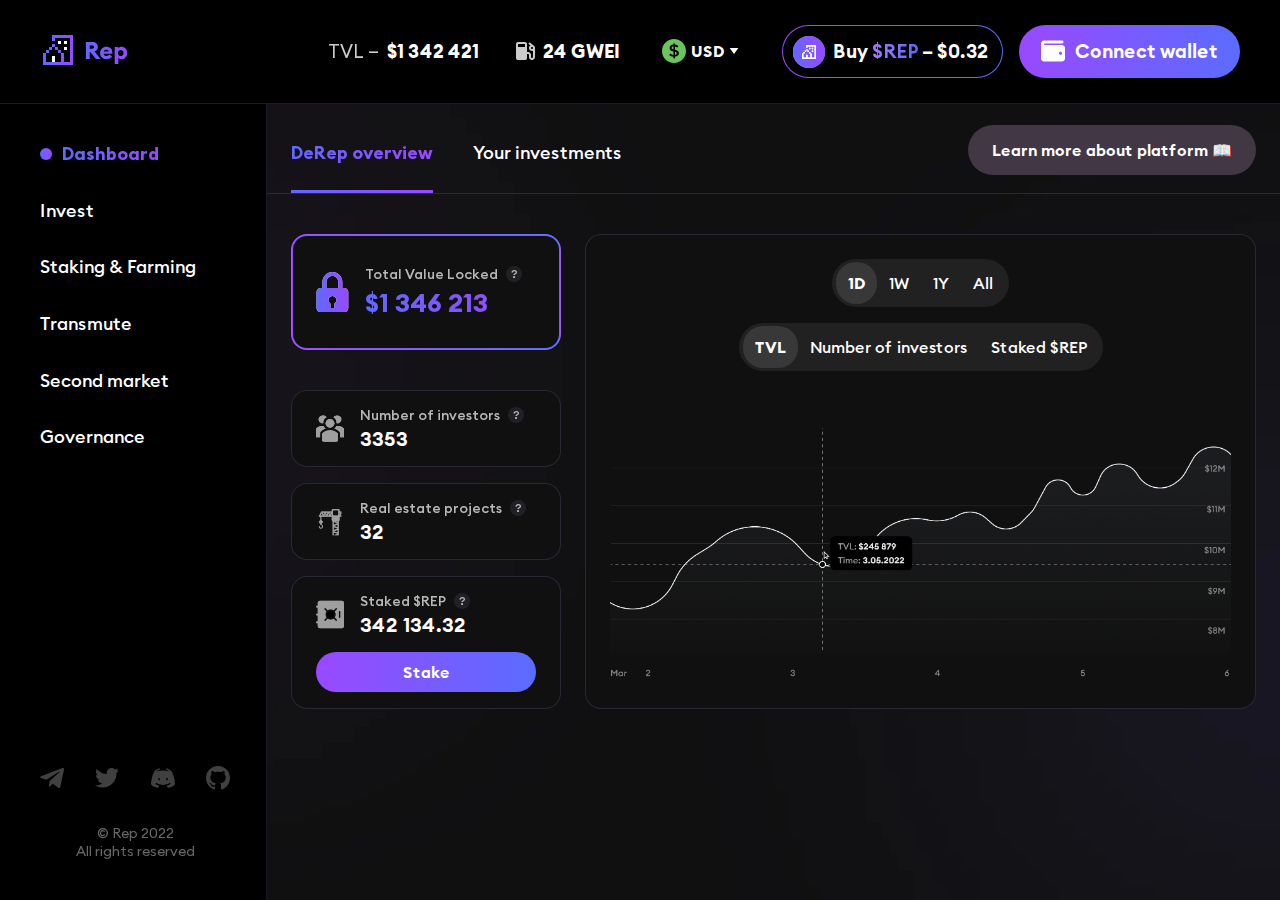
==== commit 31348ca1: "Main street base end" ====
--- a/index.html
+++ b/index.html
@@ -5,7 +5,7 @@
 	<meta charset="UTF-8">
 	<meta http-equiv="X-UA-Compatible" content="IE=edge">
 	<meta name="viewport" content="width=device-width, initial-scale=1.0">
-	<link rel="stylesheet" href="./css/style.min.css">
+	<link rel="stylesheet" href="./css/style.min.css?_v=20221016114456">
 	<title>Dashboard</title>
 </head>
 
@@ -43,7 +43,7 @@
 						<span>USD</span>
 					</li>
 					<li class="select__dropdown-item">
-						<img src="img/euro-icon.png" alt="">
+						<picture><source srcset="img/euro-icon.webp" type="image/webp"><img src="img/euro-icon.png" alt=""></picture>
 						<span>EURO</span>
 					</li>
 				</ul>
@@ -69,11 +69,11 @@
 		<h2 class="popup__title">Connect a wallet</h2>		
 		<div class="connect-wallet-popup__items">
 			<button class="connect-wallet-popup__item">
-				<img src="img/metamask-icon.png" alt="">
+				<picture><source srcset="img/metamask-icon.webp" type="image/webp"><img src="img/metamask-icon.png" alt=""></picture>
 				Metamask
 			</button>
 			<button class="connect-wallet-popup__item">
-				<img src="img/coinbase-icon.png" alt="">
+				<picture><source srcset="img/coinbase-icon.webp" type="image/webp"><img src="img/coinbase-icon.png" alt=""></picture>
 				Coinbase Wallet
 			</button>
 		</div>		
@@ -109,7 +109,7 @@
 						<span>USD</span>
 					</li>
 					<li class="select__dropdown-item">
-						<img src="img/euro-icon.png" alt="">
+						<picture><source srcset="img/euro-icon.webp" type="image/webp"><img src="img/euro-icon.png" alt=""></picture>
 						<span>EUR</span>
 					</li>
 				</ul>
@@ -131,16 +131,17 @@
 			
 			<!-- Wrong network -->
 			<!-- <span class="header__cta-error">Wrong network</span> -->
-			
+						
 			<div class="header__cta-item">
 				<button class="header__wallet-btn header__cta-btn">
 					<img src="img/wallet-icon.svg" alt="">
 					<span class="header__cta-btn-content">Connect wallet</span>
-				</button>
+				</button>				
 				<ul class="header__cta-item-dropdown header__cta-item-dropdown_single">
-					<li><a href="">Log out</a></li>         
-				</ul>
-      </div>      			
+					<li><a href="">Log out</a></li>
+				</ul>
+			</div>			
+			
 		</div>				
 	</div>
 
@@ -273,7 +274,7 @@
 	</div>
 
 	<div class="dashboard__viewbox-content">
-		<img src="img/graph-example.png" alt="">
+		<picture><source srcset="img/graph-example.webp" type="image/webp"><img src="img/graph-example.png" alt=""></picture>
 	</div>			
 </div>
 					
@@ -282,6 +283,6 @@
 			</div>
 		</div>
 	</main>	
-	<script src="./js/app.min.js"></script>
+	<script src="./js/app.min.js?_v=20221016114456"></script>
 </body>
 </html>--- a/css/style.min.css
+++ b/css/style.min.css
@@ -1,4014 +1 @@
-:root {
-  --error-color: #FF4646;
-  --hover-color: #5B6CFF;
-  --table-cnt-width: auto;
-  --slider-width: auto;
-}
-
-/*! normalize.css v8.0.1 | MIT License | github.com/necolas/normalize.css */
-/* Document
-   ========================================================================== */
-/**
- * 1. Correct the line height in all browsers.
- * 2. Prevent adjustments of font size after orientation changes in iOS.
- */
-html {
-  line-height: 1.15; /* 1 */
-  -webkit-text-size-adjust: 100%; /* 2 */
-}
-
-/* Sections
-   ========================================================================== */
-/**
- * Remove the margin in all browsers.
- */
-body {
-  margin: 0;
-}
-
-/**
- * Render the `main` element consistently in IE.
- */
-main {
-  display: block;
-}
-
-/**
- * Correct the font size and margin on `h1` elements within `section` and
- * `article` contexts in Chrome, Firefox, and Safari.
- */
-h1 {
-  font-size: 2em;
-  margin: 0.67em 0;
-}
-
-/* Grouping content
-   ========================================================================== */
-/**
- * 1. Add the correct box sizing in Firefox.
- * 2. Show the overflow in Edge and IE.
- */
-hr {
-  -webkit-box-sizing: content-box;
-          box-sizing: content-box; /* 1 */
-  height: 0; /* 1 */
-  overflow: visible; /* 2 */
-}
-
-/**
- * 1. Correct the inheritance and scaling of font size in all browsers.
- * 2. Correct the odd `em` font sizing in all browsers.
- */
-pre {
-  font-family: monospace, monospace; /* 1 */
-  font-size: 1em; /* 2 */
-}
-
-/* Text-level semantics
-   ========================================================================== */
-/**
- * Remove the gray background on active links in IE 10.
- */
-a {
-  background-color: transparent;
-}
-
-/**
- * 1. Remove the bottom border in Chrome 57-
- * 2. Add the correct text decoration in Chrome, Edge, IE, Opera, and Safari.
- */
-abbr[title] {
-  border-bottom: none; /* 1 */
-  text-decoration: underline; /* 2 */
-  -webkit-text-decoration: underline dotted;
-          text-decoration: underline dotted; /* 2 */
-}
-
-/**
- * Add the correct font weight in Chrome, Edge, and Safari.
- */
-b,
-strong {
-  font-weight: bolder;
-}
-
-/**
- * 1. Correct the inheritance and scaling of font size in all browsers.
- * 2. Correct the odd `em` font sizing in all browsers.
- */
-code,
-kbd,
-samp {
-  font-family: monospace, monospace; /* 1 */
-  font-size: 1em; /* 2 */
-}
-
-/**
- * Add the correct font size in all browsers.
- */
-small {
-  font-size: 80%;
-}
-
-/**
- * Prevent `sub` and `sup` elements from affecting the line height in
- * all browsers.
- */
-sub,
-sup {
-  font-size: 75%;
-  line-height: 0;
-  position: relative;
-  vertical-align: baseline;
-}
-
-sub {
-  bottom: -0.25em;
-}
-
-sup {
-  top: -0.5em;
-}
-
-/* Embedded content
-   ========================================================================== */
-/**
- * Remove the border on images inside links in IE 10.
- */
-img {
-  border-style: none;
-}
-
-/* Forms
-   ========================================================================== */
-/**
- * 1. Change the font styles in all browsers.
- * 2. Remove the margin in Firefox and Safari.
- */
-button,
-input,
-optgroup,
-select,
-textarea {
-  font-family: inherit; /* 1 */
-  font-size: 100%; /* 1 */
-  line-height: 1.15; /* 1 */
-  margin: 0; /* 2 */
-}
-
-/**
- * Show the overflow in IE.
- * 1. Show the overflow in Edge.
- */
-button,
-input { /* 1 */
-  overflow: visible;
-}
-
-/**
- * Remove the inheritance of text transform in Edge, Firefox, and IE.
- * 1. Remove the inheritance of text transform in Firefox.
- */
-button,
-select { /* 1 */
-  text-transform: none;
-}
-
-/**
- * Correct the inability to style clickable types in iOS and Safari.
- */
-button,
-[type=button],
-[type=reset],
-[type=submit] {
-  -webkit-appearance: button;
-}
-
-/**
- * Remove the inner border and padding in Firefox.
- */
-button::-moz-focus-inner,
-[type=button]::-moz-focus-inner,
-[type=reset]::-moz-focus-inner,
-[type=submit]::-moz-focus-inner {
-  border-style: none;
-  padding: 0;
-}
-
-/**
- * Restore the focus styles unset by the previous rule.
- */
-button:-moz-focusring,
-[type=button]:-moz-focusring,
-[type=reset]:-moz-focusring,
-[type=submit]:-moz-focusring {
-  outline: 1px dotted ButtonText;
-}
-
-/**
- * Correct the padding in Firefox.
- */
-fieldset {
-  padding: 0.35em 0.75em 0.625em;
-}
-
-/**
- * 1. Correct the text wrapping in Edge and IE.
- * 2. Correct the color inheritance from `fieldset` elements in IE.
- * 3. Remove the padding so developers are not caught out when they zero out
- *    `fieldset` elements in all browsers.
- */
-legend {
-  -webkit-box-sizing: border-box;
-          box-sizing: border-box; /* 1 */
-  color: inherit; /* 2 */
-  display: table; /* 1 */
-  max-width: 100%; /* 1 */
-  padding: 0; /* 3 */
-  white-space: normal; /* 1 */
-}
-
-/**
- * Add the correct vertical alignment in Chrome, Firefox, and Opera.
- */
-progress {
-  vertical-align: baseline;
-}
-
-/**
- * Remove the default vertical scrollbar in IE 10+.
- */
-textarea {
-  overflow: auto;
-}
-
-/**
- * 1. Add the correct box sizing in IE 10.
- * 2. Remove the padding in IE 10.
- */
-[type=checkbox],
-[type=radio] {
-  -webkit-box-sizing: border-box;
-          box-sizing: border-box; /* 1 */
-  padding: 0; /* 2 */
-}
-
-/**
- * Correct the cursor style of increment and decrement buttons in Chrome.
- */
-[type=number]::-webkit-inner-spin-button,
-[type=number]::-webkit-outer-spin-button {
-  height: auto;
-}
-
-/**
- * 1. Correct the odd appearance in Chrome and Safari.
- * 2. Correct the outline style in Safari.
- */
-[type=search] {
-  -webkit-appearance: textfield; /* 1 */
-  outline-offset: -2px; /* 2 */
-}
-
-/**
- * Remove the inner padding in Chrome and Safari on macOS.
- */
-[type=search]::-webkit-search-decoration {
-  -webkit-appearance: none;
-}
-
-/**
- * 1. Correct the inability to style clickable types in iOS and Safari.
- * 2. Change font properties to `inherit` in Safari.
- */
-::-webkit-file-upload-button {
-  -webkit-appearance: button; /* 1 */
-  font: inherit; /* 2 */
-}
-
-/* Interactive
-   ========================================================================== */
-/*
- * Add the correct display in Edge, IE 10+, and Firefox.
- */
-details {
-  display: block;
-}
-
-/*
- * Add the correct display in all browsers.
- */
-summary {
-  display: list-item;
-}
-
-/* Misc
-   ========================================================================== */
-/**
- * Add the correct display in IE 10+.
- */
-template {
-  display: none;
-}
-
-/**
- * Add the correct display in IE 10.
- */
-[hidden] {
-  display: none;
-}
-
-@font-face {
-  font-family: "EuclidCircularB";
-  font-display: swap;
-  src: url("../fonts/EuclidCircularB-Medium.woff2") format("woff2"), url("../fonts/EuclidCircularB-Medium.woff") format("woff"), url("../fonts/EuclidCircularB-Medium.ttf") format("ttf");
-  font-weight: 500;
-  font-style: normal;
-}
-@font-face {
-  font-family: "EuclidCircularB";
-  font-display: swap;
-  src: url("../fonts/EuclidCircularB-Bold.woff2") format("woff2"), url("../fonts/EuclidCircularB-Bold.woff") format("woff"), url("../fonts/EuclidCircularB-Bold.ttf") format("ttf");
-  font-weight: 700;
-  font-style: normal;
-}
-@font-face {
-  font-family: "EuclidCircularB";
-  font-display: swap;
-  src: url("../fonts/EuclidCircularB-Regular.woff2") format("woff2"), url("../fonts/EuclidCircularB-Regular.woff") format("woff"), url("../fonts/EuclidCircularB-Regular.ttf") format("ttf");
-  font-weight: 400;
-  font-style: normal;
-}
-@font-face {
-  font-family: "EuclidCircularB";
-  font-display: swap;
-  src: url("../fonts/EuclidCircularB-SemiBold.woff2") format("woff2"), url("../fonts/EuclidCircularB-SemiBold.woff") format("woff"), url("../fonts/EuclidCircularB-SemiBold.ttf") format("ttf");
-  font-weight: 600;
-  font-style: normal;
-}
-/**
- * Swiper 8.4.2
- * Most modern mobile touch slider and framework with hardware accelerated transitions
- * https://swiperjs.com
- *
- * Copyright 2014-2022 Vladimir Kharlampidi
- *
- * Released under the MIT License
- *
- * Released on: September 15, 2022
- */
-@font-face {
-  font-family: "swiper-icons";
-  src: url("data:application/font-woff;charset=utf-8;base64, [base64]//wADZ2x5ZgAAAywAAADMAAAD2MHtryVoZWFkAAABbAAAADAAAAA2E2+eoWhoZWEAAAGcAAAAHwAAACQC9gDzaG10eAAAAigAAAAZAAAArgJkABFsb2NhAAAC0AAAAFoAAABaFQAUGG1heHAAAAG8AAAAHwAAACAAcABAbmFtZQAAA/gAAAE5AAACXvFdBwlwb3N0AAAFNAAAAGIAAACE5s74hXjaY2BkYGAAYpf5Hu/j+W2+MnAzMYDAzaX6QjD6/4//Bxj5GA8AuRwMYGkAPywL13jaY2BkYGA88P8Agx4j+/8fQDYfA1AEBWgDAIB2BOoAeNpjYGRgYNBh4GdgYgABEMnIABJzYNADCQAACWgAsQB42mNgYfzCOIGBlYGB0YcxjYGBwR1Kf2WQZGhhYGBiYGVmgAFGBiQQkOaawtDAoMBQxXjg/wEGPcYDDA4wNUA2CCgwsAAAO4EL6gAAeNpj2M0gyAACqxgGNWBkZ2D4/wMA+xkDdgAAAHjaY2BgYGaAYBkGRgYQiAHyGMF8FgYHIM3DwMHABGQrMOgyWDLEM1T9/w8UBfEMgLzE////P/5//f/V/xv+r4eaAAeMbAxwIUYmIMHEgKYAYjUcsDAwsLKxc3BycfPw8jEQA/[base64]/uznmfPFBNODM2K7MTQ45YEAZqGP81AmGGcF3iPqOop0r1SPTaTbVkfUe4HXj97wYE+yNwWYxwWu4v1ugWHgo3S1XdZEVqWM7ET0cfnLGxWfkgR42o2PvWrDMBSFj/IHLaF0zKjRgdiVMwScNRAoWUoH78Y2icB/yIY09An6AH2Bdu/UB+yxopYshQiEvnvu0dURgDt8QeC8PDw7Fpji3fEA4z/PEJ6YOB5hKh4dj3EvXhxPqH/SKUY3rJ7srZ4FZnh1PMAtPhwP6fl2PMJMPDgeQ4rY8YT6Gzao0eAEA409DuggmTnFnOcSCiEiLMgxCiTI6Cq5DZUd3Qmp10vO0LaLTd2cjN4fOumlc7lUYbSQcZFkutRG7g6JKZKy0RmdLY680CDnEJ+UMkpFFe1RN7nxdVpXrC4aTtnaurOnYercZg2YVmLN/d/gczfEimrE/fs/bOuq29Zmn8tloORaXgZgGa78yO9/cnXm2BpaGvq25Dv9S4E9+5SIc9PqupJKhYFSSl47+Qcr1mYNAAAAeNptw0cKwkAAAMDZJA8Q7OUJvkLsPfZ6zFVERPy8qHh2YER+3i/BP83vIBLLySsoKimrqKqpa2hp6+jq6RsYGhmbmJqZSy0sraxtbO3sHRydnEMU4uR6yx7JJXveP7WrDycAAAAAAAH//wACeNpjYGRgYOABYhkgZgJCZgZNBkYGLQZtIJsFLMYAAAw3ALgAeNolizEKgDAQBCchRbC2sFER0YD6qVQiBCv/H9ezGI6Z5XBAw8CBK/m5iQQVauVbXLnOrMZv2oLdKFa8Pjuru2hJzGabmOSLzNMzvutpB3N42mNgZGBg4GKQYzBhYMxJLMlj4GBgAYow/P/PAJJhLM6sSoWKfWCAAwDAjgbRAAB42mNgYGBkAIIbCZo5IPrmUn0hGA0AO8EFTQAA") format("woff");
-  font-weight: 400;
-  font-style: normal;
-}
-:root {
-  --swiper-theme-color: #007aff;
-}
-
-.swiper {
-  margin-left: auto;
-  margin-right: auto;
-  position: relative;
-  overflow: hidden;
-  list-style: none;
-  padding: 0;
-  /* Fix of Webkit flickering */
-  z-index: 1;
-}
-
-.swiper-vertical > .swiper-wrapper {
-  -webkit-box-orient: vertical;
-  -webkit-box-direction: normal;
-      -ms-flex-direction: column;
-          flex-direction: column;
-}
-
-.swiper-wrapper {
-  position: relative;
-  width: 100%;
-  height: 100%;
-  z-index: 1;
-  display: -webkit-box;
-  display: -ms-flexbox;
-  display: flex;
-  -webkit-transition-property: -webkit-transform;
-  transition-property: -webkit-transform;
-  -o-transition-property: transform;
-  transition-property: transform;
-  transition-property: transform, -webkit-transform;
-  -webkit-box-sizing: content-box;
-          box-sizing: content-box;
-}
-
-.swiper-android .swiper-slide,
-.swiper-wrapper {
-  -webkit-transform: translate3d(0px, 0, 0);
-          transform: translate3d(0px, 0, 0);
-}
-
-.swiper-pointer-events {
-  -ms-touch-action: pan-y;
-      touch-action: pan-y;
-}
-.swiper-pointer-events.swiper-vertical {
-  -ms-touch-action: pan-x;
-      touch-action: pan-x;
-}
-
-.swiper-slide {
-  -ms-flex-negative: 0;
-      flex-shrink: 0;
-  width: 100%;
-  height: 100%;
-  position: relative;
-  -webkit-transition-property: -webkit-transform;
-  transition-property: -webkit-transform;
-  -o-transition-property: transform;
-  transition-property: transform;
-  transition-property: transform, -webkit-transform;
-}
-
-.swiper-slide-invisible-blank {
-  visibility: hidden;
-}
-
-/* Auto Height */
-.swiper-autoheight,
-.swiper-autoheight .swiper-slide {
-  height: auto;
-}
-.swiper-autoheight .swiper-wrapper {
-  -webkit-box-align: start;
-      -ms-flex-align: start;
-          align-items: flex-start;
-  -webkit-transition-property: height, -webkit-transform;
-  transition-property: height, -webkit-transform;
-  -o-transition-property: transform, height;
-  transition-property: transform, height;
-  transition-property: transform, height, -webkit-transform;
-}
-
-.swiper-backface-hidden .swiper-slide {
-  -webkit-transform: translateZ(0);
-          transform: translateZ(0);
-  -webkit-backface-visibility: hidden;
-          backface-visibility: hidden;
-}
-
-/* 3D Effects */
-.swiper-3d, .swiper-3d.swiper-css-mode .swiper-wrapper {
-  -webkit-perspective: 1200px;
-          perspective: 1200px;
-}
-.swiper-3d .swiper-wrapper,
-.swiper-3d .swiper-slide,
-.swiper-3d .swiper-slide-shadow,
-.swiper-3d .swiper-slide-shadow-left,
-.swiper-3d .swiper-slide-shadow-right,
-.swiper-3d .swiper-slide-shadow-top,
-.swiper-3d .swiper-slide-shadow-bottom,
-.swiper-3d .swiper-cube-shadow {
-  -webkit-transform-style: preserve-3d;
-          transform-style: preserve-3d;
-}
-.swiper-3d .swiper-slide-shadow,
-.swiper-3d .swiper-slide-shadow-left,
-.swiper-3d .swiper-slide-shadow-right,
-.swiper-3d .swiper-slide-shadow-top,
-.swiper-3d .swiper-slide-shadow-bottom {
-  position: absolute;
-  left: 0;
-  top: 0;
-  width: 100%;
-  height: 100%;
-  pointer-events: none;
-  z-index: 10;
-}
-.swiper-3d .swiper-slide-shadow {
-  background: rgba(0, 0, 0, 0.15);
-}
-.swiper-3d .swiper-slide-shadow-left {
-  background-image: -webkit-gradient(linear, right top, left top, from(rgba(0, 0, 0, 0.5)), to(rgba(0, 0, 0, 0)));
-  background-image: -o-linear-gradient(right, rgba(0, 0, 0, 0.5), rgba(0, 0, 0, 0));
-  background-image: linear-gradient(to left, rgba(0, 0, 0, 0.5), rgba(0, 0, 0, 0));
-}
-.swiper-3d .swiper-slide-shadow-right {
-  background-image: -webkit-gradient(linear, left top, right top, from(rgba(0, 0, 0, 0.5)), to(rgba(0, 0, 0, 0)));
-  background-image: -o-linear-gradient(left, rgba(0, 0, 0, 0.5), rgba(0, 0, 0, 0));
-  background-image: linear-gradient(to right, rgba(0, 0, 0, 0.5), rgba(0, 0, 0, 0));
-}
-.swiper-3d .swiper-slide-shadow-top {
-  background-image: -webkit-gradient(linear, left bottom, left top, from(rgba(0, 0, 0, 0.5)), to(rgba(0, 0, 0, 0)));
-  background-image: -o-linear-gradient(bottom, rgba(0, 0, 0, 0.5), rgba(0, 0, 0, 0));
-  background-image: linear-gradient(to top, rgba(0, 0, 0, 0.5), rgba(0, 0, 0, 0));
-}
-.swiper-3d .swiper-slide-shadow-bottom {
-  background-image: -webkit-gradient(linear, left top, left bottom, from(rgba(0, 0, 0, 0.5)), to(rgba(0, 0, 0, 0)));
-  background-image: -o-linear-gradient(top, rgba(0, 0, 0, 0.5), rgba(0, 0, 0, 0));
-  background-image: linear-gradient(to bottom, rgba(0, 0, 0, 0.5), rgba(0, 0, 0, 0));
-}
-
-/* CSS Mode */
-.swiper-css-mode > .swiper-wrapper {
-  overflow: auto;
-  scrollbar-width: none; /* For Firefox */
-  -ms-overflow-style: none; /* For Internet Explorer and Edge */
-}
-.swiper-css-mode > .swiper-wrapper::-webkit-scrollbar {
-  display: none;
-}
-.swiper-css-mode > .swiper-wrapper > .swiper-slide {
-  scroll-snap-align: start start;
-}
-
-.swiper-horizontal.swiper-css-mode > .swiper-wrapper {
-  -ms-scroll-snap-type: x mandatory;
-      scroll-snap-type: x mandatory;
-}
-
-.swiper-vertical.swiper-css-mode > .swiper-wrapper {
-  -ms-scroll-snap-type: y mandatory;
-      scroll-snap-type: y mandatory;
-}
-
-.swiper-centered > .swiper-wrapper::before {
-  content: "";
-  -ms-flex-negative: 0;
-      flex-shrink: 0;
-  -webkit-box-ordinal-group: 10000;
-      -ms-flex-order: 9999;
-          order: 9999;
-}
-.swiper-centered.swiper-horizontal > .swiper-wrapper > .swiper-slide:first-child {
-  -webkit-margin-start: var(--swiper-centered-offset-before);
-          margin-inline-start: var(--swiper-centered-offset-before);
-}
-.swiper-centered.swiper-horizontal > .swiper-wrapper::before {
-  height: 100%;
-  width: var(--swiper-centered-offset-after);
-}
-.swiper-centered.swiper-vertical > .swiper-wrapper > .swiper-slide:first-child {
-  -webkit-margin-before: var(--swiper-centered-offset-before);
-          margin-block-start: var(--swiper-centered-offset-before);
-}
-.swiper-centered.swiper-vertical > .swiper-wrapper::before {
-  width: 100%;
-  height: var(--swiper-centered-offset-after);
-}
-.swiper-centered > .swiper-wrapper > .swiper-slide {
-  scroll-snap-align: center center;
-}
-
-.container {
-  display: -webkit-box;
-  display: -ms-flexbox;
-  display: flex;
-  -webkit-box-orient: vertical;
-  -webkit-box-direction: normal;
-      -ms-flex-direction: column;
-          flex-direction: column;
-  min-width: 320px;
-  min-height: 100vh;
-  background-color: #1E1E26;
-}
-
-.header {
-  display: -webkit-box;
-  display: -ms-flexbox;
-  display: flex;
-  -webkit-box-align: center;
-      -ms-flex-align: center;
-          align-items: center;
-  gap: 40px;
-  background-color: black;
-  border-bottom: 1px solid rgba(173, 182, 255, 0.15);
-  height: 104px;
-  padding: 0 60px;
-}
-@media (max-width: 1366px) {
-  .header {
-    gap: 2.9vw;
-  }
-}
-@media (max-width: 768px) {
-  .header {
-    height: 70px;
-    gap: 8px;
-    padding: 0 20px;
-  }
-}
-.header__logo {
-  margin-right: auto;
-}
-.header__logo img {
-  width: 88px;
-}
-.header__params {
-  display: -webkit-box;
-  display: -ms-flexbox;
-  display: flex;
-  -webkit-box-align: center;
-      -ms-flex-align: center;
-          align-items: center;
-  gap: 40px;
-}
-@media (max-width: 1366px) {
-  .header__params {
-    gap: 2.9vw;
-  }
-}
-.header__params-item {
-  display: -webkit-box;
-  display: -ms-flexbox;
-  display: flex;
-  -webkit-box-align: center;
-      -ms-flex-align: center;
-          align-items: center;
-  gap: 8px;
-  font-size: 20px;
-  color: white;
-  white-space: nowrap;
-}
-@media (max-width: 1366px) {
-  .header__params-item {
-    font-size: 1.46vw;
-  }
-}
-@media (max-width: 768px) {
-  .header__params-item {
-    display: none;
-  }
-}
-.header__params-title {
-  opacity: 0.8;
-}
-.header__params-value {
-  font-weight: 700;
-}
-.header__params-img {
-  opacity: 0.8;
-}
-.header__cta {
-  display: -webkit-box;
-  display: -ms-flexbox;
-  display: flex;
-  -webkit-box-align: center;
-      -ms-flex-align: center;
-          align-items: center;
-  gap: 16px;
-}
-.header__cta-item {
-  position: relative;
-}
-.header__cta-btn {
-  display: -webkit-box;
-  display: -ms-flexbox;
-  display: flex;
-  -webkit-box-align: center;
-      -ms-flex-align: center;
-          align-items: center;
-  gap: 8px;
-  background-image: -webkit-gradient(linear, left top, right top, from(#9949FF), to(#5B6CFF));
-  background-image: -o-linear-gradient(left, #9949FF, #5B6CFF);
-  background-image: linear-gradient(to right, #9949FF, #5B6CFF);
-  border: none;
-  height: 56px;
-  border-radius: 28px;
-  position: relative;
-  cursor: pointer;
-  white-space: nowrap;
-  padding: 12px 16px 12px 12px;
-}
-@media (max-width: 1366px) {
-  .header__cta-btn {
-    height: 4.12vw;
-    padding: 0.86vw 1.17vw 0.86vw 0.86vw;
-  }
-}
-@media (max-width: 768px) {
-  .header__cta-btn {
-    height: 40px;
-  }
-}
-.header__cta-btn::before {
-  content: "";
-  position: absolute;
-  top: 1px;
-  left: 1px;
-  width: calc(100% - 2px);
-  height: calc(100% - 2px);
-  border-radius: 28px;
-  background-color: black;
-  z-index: 2;
-}
-.header__cta-btn-content {
-  color: white;
-  position: relative;
-  font-size: 20px;
-  font-weight: 600;
-  z-index: 3;
-}
-@media (max-width: 1366px) {
-  .header__cta-btn-content {
-    font-size: 1.5vw;
-  }
-}
-.header__cta-btn-content span {
-  background: -webkit-gradient(linear, left top, right top, from(#A67AFF), to(#6267FF));
-  background: -o-linear-gradient(left, #A67AFF, #6267FF);
-  background: linear-gradient(to right, #A67AFF, #6267FF);
-  -webkit-background-clip: text;
-  -webkit-text-fill-color: transparent;
-}
-.header__cta-btn img {
-  position: relative;
-  z-index: 3;
-}
-.header__cta-error {
-  font-size: 20px;
-  font-weight: 600;
-  color: var(--error-color);
-}
-.header__buy-btn {
-  gap: 8px;
-}
-@media (max-width: 768px) {
-  .header__buy-btn {
-    display: none;
-  }
-}
-.header__wallet-btn {
-  gap: 10px;
-  padding: 0 24px;
-}
-@media (max-width: 1366px) {
-  .header__wallet-btn {
-    gap: 0.73vw;
-    padding: 0 1.75vw;
-  }
-}
-@media (max-width: 768px) {
-  .header__wallet-btn {
-    padding: 0 12px;
-  }
-}
-.header__wallet-btn::before {
-  display: none;
-}
-.header__wallet-btn.active::before {
-  display: block;
-}
-.header__wallet-btn img {
-  width: 24px;
-}
-@media (max-width: 768px) {
-  .header__wallet-btn img {
-    display: none;
-  }
-}
-@media (max-width: 768px) {
-  .header__wallet-btn .header__cta-btn-content {
-    font-size: 14px;
-  }
-}
-.header__cta-item-dropdown {
-  display: -webkit-box;
-  display: -ms-flexbox;
-  display: flex;
-  -webkit-box-orient: vertical;
-  -webkit-box-direction: normal;
-      -ms-flex-direction: column;
-          flex-direction: column;
-  gap: 16px;
-  font-size: 16px;
-  font-weight: 500;
-  background-color: black;
-  border-radius: 19px;
-  border: #191E29 3px solid;
-  width: 100%;
-  position: absolute;
-  top: 70px;
-  left: 0;
-  visibility: hidden;
-  opacity: 0;
-  z-index: -1;
-  -webkit-transition: all 0.2s;
-  -o-transition: all 0.2s;
-  transition: all 0.2s;
-  -webkit-transform: translateY(-10px);
-      -ms-transform: translateY(-10px);
-          transform: translateY(-10px);
-  padding: 24px;
-  margin: 0;
-}
-.header__cta-item-dropdown::before {
-  content: "";
-  display: block;
-  width: 100%;
-  height: 14px;
-  position: absolute;
-  top: -17px;
-  left: 0;
-}
-.header__cta-item-dropdown_single {
-  text-align: center;
-  padding: 14px 24px;
-}
-.header__cta-item-dropdown li {
-  width: 100%;
-}
-.header__cta-item-dropdown a {
-  text-decoration: none;
-  color: white;
-  width: 100%;
-  -webkit-transition: all 0.1s;
-  -o-transition: all 0.1s;
-  transition: all 0.1s;
-}
-.header__cta-item-dropdown a:hover {
-  color: var(--hover-color);
-}
-.header__cta-item:hover .header__cta-item-dropdown {
-  visibility: visible;
-  opacity: 1;
-  z-index: 1;
-  -webkit-transform: translateY(0);
-      -ms-transform: translateY(0);
-          transform: translateY(0);
-}
-
-.navigation {
-  -webkit-box-flex: 0;
-      -ms-flex: none;
-          flex: none;
-  background-color: black;
-  border-right: 1px solid rgba(173, 182, 255, 0.15);
-  padding: 40px 80px 50px 60px;
-}
-@media (max-width: 768px) {
-  .navigation {
-    display: none;
-  }
-}
-.navigation__bottom {
-  width: 190px;
-  position: fixed;
-  bottom: 40px;
-}
-
-.main {
-  display: -webkit-box;
-  display: -ms-flexbox;
-  display: flex;
-  -webkit-box-align: stretch;
-      -ms-flex-align: stretch;
-          align-items: stretch;
-  -webkit-box-flex: 1;
-      -ms-flex: 1;
-          flex: 1;
-}
-
-.main-menu ul {
-  display: -webkit-box;
-  display: -ms-flexbox;
-  display: flex;
-  -webkit-box-orient: vertical;
-  -webkit-box-direction: normal;
-      -ms-flex-direction: column;
-          flex-direction: column;
-  gap: 48px;
-  padding: 0;
-  margin: 0 0 50px;
-}
-.main-menu_mobile ul {
-  -webkit-box-align: center;
-      -ms-flex-align: center;
-          align-items: center;
-  gap: 2.8vh;
-  -webkit-transform: translateY(50px);
-      -ms-transform: translateY(50px);
-          transform: translateY(50px);
-  -webkit-transition: all 0.5s;
-  -o-transition: all 0.5s;
-  transition: all 0.5s;
-  padding: 35px 0 42px;
-  margin: 0;
-}
-.mobile-menu.active .main-menu_mobile ul {
-  -webkit-transform: translateY(0);
-      -ms-transform: translateY(0);
-          transform: translateY(0);
-}
-.main-menu__item {
-  font-size: 20px;
-  font-weight: 500;
-}
-.main-menu__item a {
-  color: white;
-  text-decoration: none;
-  -webkit-transition: all 0.1s;
-  -o-transition: all 0.1s;
-  transition: all 0.1s;
-}
-.main-menu__item a:hover {
-  color: var(--hover-color);
-}
-.main-menu__item.active {
-  display: -webkit-box;
-  display: -ms-flexbox;
-  display: flex;
-  -webkit-box-align: center;
-      -ms-flex-align: center;
-          align-items: center;
-  gap: 10px;
-  font-weight: 700;
-}
-.main-menu__item.active::before {
-  content: "";
-  width: 12px;
-  height: 12px;
-  border-radius: 50%;
-  background: -o-linear-gradient(182.83deg, #9949FF 0%, #5B6CFF 110.14%), -o-linear-gradient(182.83deg, #8349FF 0%, #FF5BDB 110.14%);
-  background: linear-gradient(267.17deg, #9949FF 0%, #5B6CFF 110.14%), linear-gradient(267.17deg, #8349FF 0%, #FF5BDB 110.14%);
-}
-.main-menu__item.active a {
-  background: -o-linear-gradient(183deg, #9949FF 0%, #5B6CFF 110.14%);
-  background: linear-gradient(267deg, #9949FF 0%, #5B6CFF 110.14%);
-  -webkit-background-clip: text;
-  -webkit-text-fill-color: transparent;
-}
-.main-menu_mobile .main-menu__item.active::before {
-  display: none;
-}
-
-.select {
-  position: relative;
-}
-.select__button {
-  display: -webkit-box;
-  display: -ms-flexbox;
-  display: flex;
-  -webkit-box-align: center;
-      -ms-flex-align: center;
-          align-items: center;
-  color: white;
-}
-.select__button::after {
-  content: "";
-  -webkit-transition: all 0.2s;
-  -o-transition: all 0.2s;
-  transition: all 0.2s;
-}
-.select__button:hover::after {
-  -webkit-transform: rotate(0.5turn) translateY(1px);
-      -ms-transform: rotate(0.5turn) translateY(1px);
-          transform: rotate(0.5turn) translateY(1px);
-}
-.select_small .select__button {
-  background: none;
-  border: none;
-  font-size: 20px;
-  font-weight: 700;
-  gap: 5px;
-  cursor: pointer;
-}
-@media (max-width: 768px) {
-  .select_small .select__button {
-    font-size: 16px;
-    gap: 8px;
-  }
-}
-.select_small .select__button::after {
-  content: "";
-  width: 10px;
-  height: 8px;
-  background: url("../img/dropdown-arrow.svg") no-repeat center;
-  background-size: contain;
-}
-.select_regular .select__button {
-  display: -webkit-box;
-  display: -ms-flexbox;
-  display: flex;
-  -webkit-box-align: center;
-      -ms-flex-align: center;
-          align-items: center;
-  -webkit-box-pack: justify;
-      -ms-flex-pack: justify;
-          justify-content: space-between;
-  height: 56px;
-  width: 100%;
-  min-width: 200px;
-  border-radius: 28px;
-  border: 0;
-  background-color: #212121;
-  border: #212121 1px solid;
-  font-size: 20px;
-  color: white;
-  outline: none;
-  -webkit-transition: all 0.1s;
-  -o-transition: all 0.1s;
-  transition: all 0.1s;
-  cursor: pointer;
-  padding: 0 24px;
-}
-.select_regular .select__button::after {
-  content: "";
-  width: 12px;
-  height: 7px;
-  background: url("../img/dropdown-arrow_gray.svg") no-repeat center;
-  -webkit-transition: all 0.2s;
-  -o-transition: all 0.2s;
-  transition: all 0.2s;
-}
-.select_regular .select__button::-webkit-input-placeholder {
-  opacity: 0.4;
-}
-.select_regular .select__button::-moz-placeholder {
-  opacity: 0.4;
-}
-.select_regular .select__button:-ms-input-placeholder {
-  opacity: 0.4;
-}
-.select_regular .select__button::-ms-input-placeholder {
-  opacity: 0.4;
-}
-.select_regular .select__button::placeholder {
-  opacity: 0.4;
-}
-.select_regular .select__button:focus {
-  border: #306FDB 1px solid;
-}
-.select__dropdown {
-  display: -webkit-box;
-  display: -ms-flexbox;
-  display: flex;
-  -webkit-box-orient: vertical;
-  -webkit-box-direction: normal;
-      -ms-flex-direction: column;
-          flex-direction: column;
-  gap: 16px;
-  font-size: 16px;
-  font-weight: 500;
-  background-color: black;
-  border-radius: 19px;
-  border: #191E29 3px solid;
-  width: 100%;
-  min-width: -webkit-fit-content;
-  min-width: -moz-fit-content;
-  min-width: fit-content;
-  position: absolute;
-  top: 70px;
-  left: 0;
-  visibility: hidden;
-  opacity: 0;
-  z-index: -1;
-  -webkit-transition: all 0.2s;
-  -o-transition: all 0.2s;
-  transition: all 0.2s;
-  -webkit-transform: translateY(-10px);
-      -ms-transform: translateY(-10px);
-          transform: translateY(-10px);
-  padding: 24px;
-  margin: 0;
-}
-.select__dropdown::before {
-  content: "";
-  display: block;
-  width: 100%;
-  height: 14px;
-  position: absolute;
-  top: -17px;
-  left: 0;
-}
-.select__dropdown_single {
-  text-align: center;
-  padding: 14px 24px;
-}
-.select__dropdown li {
-  display: -webkit-box;
-  display: -ms-flexbox;
-  display: flex;
-  -webkit-box-align: center;
-      -ms-flex-align: center;
-          align-items: center;
-  gap: 8px;
-  width: 100%;
-  list-style: none;
-  font-weight: 700;
-  font-size: 20px;
-  color: white;
-  cursor: pointer;
-}
-.select__dropdown li img {
-  width: 24px;
-}
-.select__dropdown a {
-  text-decoration: none;
-  color: white;
-  width: 100%;
-  -webkit-transition: all 0.1s;
-  -o-transition: all 0.1s;
-  transition: all 0.1s;
-}
-.select__dropdown a:hover {
-  color: var(--hover-color);
-}
-.select_small .select__dropdown {
-  top: 40px;
-}
-.select_small .select__dropdown_mobile {
-  top: 0;
-}
-.select:hover .select__dropdown {
-  visibility: visible;
-  opacity: 1;
-  z-index: 999;
-  -webkit-transform: translateY(0);
-      -ms-transform: translateY(0);
-          transform: translateY(0);
-}
-.select:hover .select__dropdown_mobile {
-  -webkit-transform: translateY(-100%);
-      -ms-transform: translateY(-100%);
-          transform: translateY(-100%);
-}
-
-.content {
-  -webkit-box-flex: 1;
-      -ms-flex: auto;
-          flex: auto;
-  background: url("../img/content-bg.jpg") no-repeat center;
-  background-size: cover;
-  padding-bottom: 60px;
-}
-@media (max-width: 768px) {
-  .content {
-    background-image: none;
-    background-color: black;
-  }
-}
-.content_no-header {
-  padding-top: 56px;
-}
-@media (max-width: 768px) {
-  .content_no-header {
-    padding-top: 32px;
-  }
-}
-.content__header {
-  display: -webkit-box;
-  display: -ms-flexbox;
-  display: flex;
-  -webkit-box-align: end;
-      -ms-flex-align: end;
-          align-items: flex-end;
-  height: 90px;
-  border-bottom: 1px solid rgba(173, 182, 255, 0.1490196078);
-  margin-bottom: 56px;
-}
-@media (max-width: 768px) {
-  .content__header {
-    border-bottom: none;
-    height: auto;
-    margin-bottom: 24px;
-  }
-}
-.content__header-cnt {
-  display: -webkit-box;
-  display: -ms-flexbox;
-  display: flex;
-  -webkit-box-pack: justify;
-      -ms-flex-pack: justify;
-          justify-content: space-between;
-}
-@media (max-width: 768px) {
-  .content__header-cnt {
-    -webkit-box-orient: vertical;
-    -webkit-box-direction: normal;
-        -ms-flex-direction: column;
-            flex-direction: column;
-    -webkit-box-pack: start;
-        -ms-flex-pack: start;
-            justify-content: flex-start;
-    gap: 46px;
-    padding: 20px 0;
-  }
-}
-.content__header-btn {
-  display: -webkit-box;
-  display: -ms-flexbox;
-  display: flex;
-  -webkit-box-align: center;
-      -ms-flex-align: center;
-          align-items: center;
-  height: 56px;
-  background-color: #413745;
-  font-weight: 600;
-  font-size: 20px;
-  color: white;
-  border: none;
-  border-radius: 28px;
-  position: relative;
-  top: -18px;
-  cursor: pointer;
-  padding: 0 24px;
-}
-
-.page-tabs {
-  display: -webkit-box;
-  display: -ms-flexbox;
-  display: flex;
-  gap: 40px;
-  position: relative;
-}
-@media (max-width: 768px) {
-  .page-tabs {
-    gap: 24px;
-  }
-}
-.page-tabs__item {
-  display: -webkit-box;
-  display: -ms-flexbox;
-  display: flex;
-  -webkit-box-orient: vertical;
-  -webkit-box-direction: normal;
-      -ms-flex-direction: column;
-          flex-direction: column;
-  -webkit-box-pack: justify;
-      -ms-flex-pack: justify;
-          justify-content: space-between;
-  font-weight: 500;
-  font-size: 20px;
-  text-decoration: none;
-  color: white;
-  cursor: pointer;
-  -webkit-transition: all 0.1s;
-  -o-transition: all 0.1s;
-  transition: all 0.1s;
-  padding-bottom: 26px;
-}
-@media (max-width: 768px) {
-  .page-tabs__item {
-    font-size: 16px;
-  }
-}
-.page-tabs__item:hover {
-  color: var(--hover-color);
-}
-.page-tabs__item.active {
-  font-weight: 700;
-  background: -o-linear-gradient(182.83deg, #9949FF 0%, #5B6CFF 110.14%);
-  background: linear-gradient(267.17deg, #9949FF 0%, #5B6CFF 110.14%);
-  -webkit-background-clip: text;
-  -webkit-text-fill-color: transparent;
-  cursor: auto;
-}
-.page-tabs__item.active::after {
-  content: "";
-  width: 100%;
-  height: 3px;
-  background: -o-linear-gradient(182.83deg, #9949FF 0%, #5B6CFF 110.14%), #FFFFFF;
-  background: linear-gradient(267.17deg, #9949FF 0%, #5B6CFF 110.14%), #FFFFFF;
-  margin-bottom: -26px;
-}
-
-.dashboard {
-  margin-bottom: 80px;
-}
-.dashboard__content {
-  display: -webkit-box;
-  display: -ms-flexbox;
-  display: flex;
-  gap: 40px;
-}
-@media (max-width: 768px) {
-  .dashboard__content {
-    -webkit-box-orient: vertical;
-    -webkit-box-direction: normal;
-        -ms-flex-direction: column;
-            flex-direction: column;
-  }
-}
-.dashboard__widgets {
-  display: -webkit-box;
-  display: -ms-flexbox;
-  display: flex;
-  -webkit-box-orient: vertical;
-  -webkit-box-direction: normal;
-      -ms-flex-direction: column;
-          flex-direction: column;
-  -webkit-box-pack: justify;
-      -ms-flex-pack: justify;
-          justify-content: space-between;
-  -webkit-box-flex: 0;
-      -ms-flex: none;
-          flex: none;
-  gap: 16px;
-  width: 270px;
-}
-@media (max-width: 768px) {
-  .dashboard__widgets {
-    width: 100%;
-  }
-}
-.dashboard__widget {
-  display: -webkit-box;
-  display: -ms-flexbox;
-  display: flex;
-  -webkit-box-align: center;
-      -ms-flex-align: center;
-          align-items: center;
-  gap: 16px;
-  background-color: #101010;
-  border: 1px solid rgba(173, 182, 255, 0.1490196078);
-  border-radius: 16px;
-  width: 100%;
-  position: relative;
-  padding: 16px 24px;
-}
-.dashboard__widget_vert {
-  display: -webkit-box;
-  display: -ms-flexbox;
-  display: flex;
-  -webkit-box-orient: vertical;
-  -webkit-box-direction: normal;
-      -ms-flex-direction: column;
-          flex-direction: column;
-  -webkit-box-align: start;
-      -ms-flex-align: start;
-          align-items: flex-start;
-  gap: 16px;
-}
-.dashboard__widget-content {
-  display: -webkit-box;
-  display: -ms-flexbox;
-  display: flex;
-  -webkit-box-orient: vertical;
-  -webkit-box-direction: normal;
-      -ms-flex-direction: column;
-          flex-direction: column;
-  gap: 4px;
-  position: relative;
-  z-index: 3;
-}
-.dashboard__widget-container {
-  display: -webkit-box;
-  display: -ms-flexbox;
-  display: flex;
-  -webkit-box-align: center;
-      -ms-flex-align: center;
-          align-items: center;
-  gap: 16px;
-}
-.dashboard__widget_primary .dashboard__widget-content {
-  gap: 6px;
-}
-.dashboard__widget-icon {
-  position: relative;
-  z-index: 3;
-}
-.dashboard__widget-title {
-  display: -webkit-box;
-  display: -ms-flexbox;
-  display: flex;
-  -webkit-box-align: center;
-      -ms-flex-align: center;
-          align-items: center;
-  gap: 8px;
-  font-weight: 500;
-  font-size: 16px;
-  opacity: 0.7;
-  color: white;
-}
-.dashboard__widget-value {
-  display: -webkit-box;
-  display: -ms-flexbox;
-  display: flex;
-  -webkit-box-align: center;
-      -ms-flex-align: center;
-          align-items: center;
-  gap: 6px;
-  font-weight: 600;
-  font-size: 24px;
-  color: white;
-}
-.dashboard__widget_primary .dashboard__widget-value {
-  font-weight: 700;
-  font-size: 32px;
-  background: -o-linear-gradient(182.83deg, #9949FF 0%, #5B6CFF 110.14%);
-  background: linear-gradient(267.17deg, #9949FF 0%, #5B6CFF 110.14%);
-  -webkit-background-clip: text;
-  -webkit-text-fill-color: transparent;
-  background-clip: text;
-  text-fill-color: transparent;
-}
-.dashboard__widget_primary {
-  background-image: -webkit-gradient(linear, left top, right top, from(#9949FF), to(#5B6CFF));
-  background-image: -o-linear-gradient(left, #9949FF, #5B6CFF);
-  background-image: linear-gradient(to right, #9949FF, #5B6CFF);
-  height: 127px;
-  margin-bottom: 24px;
-}
-.dashboard__widget_primary::before {
-  content: "";
-  position: absolute;
-  top: 1px;
-  left: 1px;
-  width: calc(100% - 2px);
-  height: calc(100% - 2px);
-  border-radius: 14px;
-  background-color: #101010;
-  z-index: 2;
-}
-.dashboard__viewbox {
-  display: -webkit-box;
-  display: -ms-flexbox;
-  display: flex;
-  -webkit-box-orient: vertical;
-  -webkit-box-direction: normal;
-      -ms-flex-direction: column;
-          flex-direction: column;
-  -webkit-box-pack: justify;
-      -ms-flex-pack: justify;
-          justify-content: space-between;
-  -webkit-box-flex: 1;
-      -ms-flex: auto;
-          flex: auto;
-  border-radius: 16px;
-  background-color: #101010;
-  border: rgba(173, 182, 255, 0.1490196078) 1px solid;
-  padding: 32px;
-}
-@media (max-width: 768px) {
-  .dashboard__viewbox {
-    background: none;
-    border: none;
-    padding: 0;
-  }
-}
-.dashboard__viewbox-header {
-  display: -webkit-box;
-  display: -ms-flexbox;
-  display: flex;
-  -webkit-box-align: center;
-      -ms-flex-align: center;
-          align-items: center;
-  -webkit-box-pack: justify;
-      -ms-flex-pack: justify;
-          justify-content: space-between;
-  margin-bottom: 32px;
-}
-@media (max-width: 1366px) {
-  .dashboard__viewbox-header {
-    -webkit-box-orient: vertical;
-    -webkit-box-direction: reverse;
-        -ms-flex-direction: column-reverse;
-            flex-direction: column-reverse;
-    gap: 16px;
-    margin-bottom: 16px;
-  }
-}
-@media (max-width: 768px) {
-  .dashboard__filter #filterStaked {
-    display: none;
-  }
-}
-.dashboard__viewbox-content {
-  width: 100%;
-  overflow-x: scroll;
-}
-@media (max-width: 768px) {
-  .dashboard__viewbox-content {
-    display: -webkit-box;
-    display: -ms-flexbox;
-    display: flex;
-    -webkit-box-align: end;
-        -ms-flex-align: end;
-            align-items: flex-end;
-    border-radius: 16px;
-    background-color: #101010;
-    border: rgba(173, 182, 255, 0.1490196078) 1px solid;
-    min-height: 160px;
-  }
-}
-.dashboard__viewbox-content::-webkit-scrollbar {
-  display: none;
-}
-.dashboard__viewbox-content img {
-  width: 100%;
-}
-
-.text-link {
-  position: relative;
-  font-weight: 500;
-  font-size: 16px;
-  background: -o-linear-gradient(bottom, rgba(255, 255, 255, 0.3), rgba(255, 255, 255, 0.3)), -o-linear-gradient(182.83deg, #9949FF 0%, #5B6CFF 110.14%);
-  background: linear-gradient(0deg, rgba(255, 255, 255, 0.3), rgba(255, 255, 255, 0.3)), linear-gradient(267.17deg, #9949FF 0%, #5B6CFF 110.14%);
-  -webkit-background-clip: text;
-  -webkit-text-fill-color: transparent;
-  background-clip: text;
-  text-fill-color: transparent;
-}
-.text-link:after {
-  content: "";
-  height: 1px;
-  width: 100%;
-  background: -o-linear-gradient(bottom, rgba(255, 255, 255, 0.3), rgba(255, 255, 255, 0.3)), -o-linear-gradient(182.83deg, #9949FF 0%, #5B6CFF 110.14%);
-  background: linear-gradient(0deg, rgba(255, 255, 255, 0.3), rgba(255, 255, 255, 0.3)), linear-gradient(267.17deg, #9949FF 0%, #5B6CFF 110.14%);
-  position: absolute;
-  left: 0;
-  bottom: 0;
-}
-
-.filter {
-  display: -webkit-box;
-  display: -ms-flexbox;
-  display: flex;
-  -webkit-box-align: center;
-      -ms-flex-align: center;
-          align-items: center;
-  height: 48px;
-  width: -webkit-fit-content;
-  width: -moz-fit-content;
-  width: fit-content;
-  background-color: #212121;
-  border-radius: 24px;
-  padding: 4px;
-}
-@media (max-width: 768px) {
-  .filter {
-    width: 100%;
-    -webkit-box-pack: justify;
-        -ms-flex-pack: justify;
-            justify-content: space-between;
-  }
-}
-.filter__input {
-  visibility: hidden;
-  opacity: 0;
-  z-index: -1;
-  width: 1px;
-  height: 1px;
-  position: absolute;
-}
-.filter__button {
-  display: -webkit-box;
-  display: -ms-flexbox;
-  display: flex;
-  -webkit-box-align: center;
-      -ms-flex-align: center;
-          align-items: center;
-  -webkit-box-pack: center;
-      -ms-flex-pack: center;
-          justify-content: center;
-  border-radius: 20px;
-  font-weight: 500;
-  font-size: 16px;
-  color: white;
-  cursor: pointer;
-  white-space: nowrap;
-  padding: 12px;
-}
-.filter__input:checked + .filter__button {
-  background-color: #383838;
-  font-weight: 700;
-  cursor: auto;
-}
-
-.menu-button {
-  -webkit-box-flex: 0;
-      -ms-flex: none;
-          flex: none;
-  width: 40px;
-  height: 40px;
-  border-radius: 50%;
-  border: none;
-  background: #3E3E3E url("../img/menu-icon.svg") no-repeat center;
-  cursor: pointer;
-}
-@media (min-width: 769px) {
-  .menu-button {
-    display: none;
-  }
-}
-.menu-button.active {
-  background-image: url("../img/menu-close-icon.svg");
-}
-
-.mobile-menu {
-  display: -webkit-box;
-  display: -ms-flexbox;
-  display: flex;
-  -webkit-box-orient: vertical;
-  -webkit-box-direction: normal;
-      -ms-flex-direction: column;
-          flex-direction: column;
-  -webkit-box-pack: justify;
-      -ms-flex-pack: justify;
-          justify-content: space-between;
-  width: 100%;
-  height: calc(100vh - 70px);
-  background-color: black;
-  position: fixed;
-  bottom: 0;
-  left: 0;
-  visibility: hidden;
-  opacity: 0;
-  -webkit-transition: all 0.3s;
-  -o-transition: all 0.3s;
-  transition: all 0.3s;
-  z-index: -1;
-}
-.mobile-menu.active {
-  visibility: visible;
-  opacity: 1;
-  z-index: 999;
-}
-.mobile-menu__params {
-  display: -webkit-box;
-  display: -ms-flexbox;
-  display: flex;
-  -webkit-box-orient: vertical;
-  -webkit-box-direction: normal;
-      -ms-flex-direction: column;
-          flex-direction: column;
-  -webkit-box-align: center;
-      -ms-flex-align: center;
-          align-items: center;
-  gap: 20px;
-  background-color: #141221;
-  padding: 22px 0;
-}
-.mobile-menu__params-item {
-  display: -webkit-box;
-  display: -ms-flexbox;
-  display: flex;
-  -webkit-box-align: center;
-      -ms-flex-align: center;
-          align-items: center;
-  gap: 8px;
-  font-size: 16px;
-  color: white;
-  white-space: nowrap;
-}
-.mobile-menu__params-title {
-  opacity: 0.8;
-}
-.mobile-menu__params-value {
-  font-weight: 700;
-}
-.mobile-menu__params-img {
-  opacity: 0.8;
-}
-.mobile-menu__cta-item {
-  position: relative;
-}
-.mobile-menu__cta-item-dropdown {
-  display: -webkit-box;
-  display: -ms-flexbox;
-  display: flex;
-  -webkit-box-orient: vertical;
-  -webkit-box-direction: normal;
-      -ms-flex-direction: column;
-          flex-direction: column;
-  gap: 16px;
-  font-size: 16px;
-  font-weight: 500;
-  background-color: black;
-  border-radius: 19px;
-  border: #191E29 3px solid;
-  width: 100%;
-  position: absolute;
-  top: 70px;
-  left: 0;
-  visibility: hidden;
-  opacity: 0;
-  z-index: -1;
-  -webkit-transition: all 0.2s;
-  -o-transition: all 0.2s;
-  transition: all 0.2s;
-  -webkit-transform: translateY(-10px);
-      -ms-transform: translateY(-10px);
-          transform: translateY(-10px);
-  padding: 24px;
-  margin: 0;
-}
-.mobile-menu__cta-item-dropdown::before {
-  content: "";
-  display: block;
-  width: 100%;
-  height: 14px;
-  position: absolute;
-  top: -17px;
-  left: 0;
-}
-.mobile-menu__cta-item-dropdown_single {
-  text-align: center;
-  padding: 14px 24px;
-}
-.mobile-menu__cta-item-dropdown li {
-  width: 100%;
-}
-.mobile-menu__cta-item-dropdown a {
-  text-decoration: none;
-  color: white;
-  width: 100%;
-  -webkit-transition: all 0.1s;
-  -o-transition: all 0.1s;
-  transition: all 0.1s;
-}
-.mobile-menu__cta-item-dropdown a:hover {
-  color: var(--hover-color);
-}
-.mobile-menu__buy-btn {
-  display: -webkit-box;
-  display: -ms-flexbox;
-  display: flex;
-  -webkit-box-align: center;
-      -ms-flex-align: center;
-          align-items: center;
-  gap: 8px;
-  background-image: -webkit-gradient(linear, left top, right top, from(#9949FF), to(#5B6CFF));
-  background-image: -o-linear-gradient(left, #9949FF, #5B6CFF);
-  background-image: linear-gradient(to right, #9949FF, #5B6CFF);
-  border: none;
-  height: 40px;
-  border-radius: 28px;
-  position: relative;
-  cursor: pointer;
-  white-space: nowrap;
-  padding: 3px 16px 3px 3px;
-}
-.mobile-menu__buy-btn::before {
-  content: "";
-  position: absolute;
-  top: 1px;
-  left: 1px;
-  width: calc(100% - 2px);
-  height: calc(100% - 2px);
-  border-radius: 28px;
-  background-color: #141221;
-  z-index: 2;
-}
-.mobile-menu__buy-btn-content {
-  color: white;
-  position: relative;
-  font-size: 16px;
-  font-weight: 600;
-  z-index: 3;
-}
-.mobile-menu__buy-btn-content span {
-  background-image: -webkit-gradient(linear, left top, right top, from(#C580CF), to(#9269D2));
-  background-image: -o-linear-gradient(left, #C580CF, #9269D2);
-  background-image: linear-gradient(to right, #C580CF, #9269D2);
-  -webkit-background-clip: text;
-  -webkit-text-fill-color: transparent;
-}
-.mobile-menu__buy-btn img {
-  position: relative;
-  z-index: 3;
-}
-.mobile-menu__cta-error {
-  font-size: 20px;
-  font-weight: 600;
-  color: var(--error-color);
-}
-
-.page-title {
-  color: white;
-  font-weight: 600;
-  font-size: 32px;
-  margin: 0 0 32px;
-}
-
-.cards-gallery__header {
-  display: -webkit-box;
-  display: -ms-flexbox;
-  display: flex;
-  -webkit-box-align: center;
-      -ms-flex-align: center;
-          align-items: center;
-  -webkit-box-pack: justify;
-      -ms-flex-pack: justify;
-          justify-content: space-between;
-  margin-bottom: 32px;
-}
-@media (max-width: 768px) {
-  .cards-gallery__header {
-    -webkit-box-orient: vertical;
-    -webkit-box-direction: normal;
-        -ms-flex-direction: column;
-            flex-direction: column;
-    gap: 24px;
-  }
-}
-@media (max-width: 768px) {
-  .cards-gallery__header .filter {
-    width: -webkit-fit-content;
-    width: -moz-fit-content;
-    width: fit-content;
-  }
-}
-.cards-gallery__header .page-title {
-  margin: 0;
-}
-.cards-gallery__content {
-  display: -ms-grid;
-  display: grid;
-  gap: 24px;
-}
-.cards-gallery__content_4col {
-  -ms-grid-columns: (1fr)[4];
-  grid-template-columns: repeat(4, 1fr);
-}
-@media (max-width: 1600px) {
-  .cards-gallery__content_4col {
-    -ms-grid-columns: (1fr)[3];
-    grid-template-columns: repeat(3, 1fr);
-  }
-}
-@media (max-width: 1280px) {
-  .cards-gallery__content_4col {
-    -ms-grid-columns: (1fr)[2];
-    grid-template-columns: repeat(2, 1fr);
-  }
-}
-@media (max-width: 768px) {
-  .cards-gallery__content_4col {
-    -ms-grid-columns: 1fr;
-    grid-template-columns: 1fr;
-  }
-}
-.cards-gallery__empty {
-  display: -webkit-box;
-  display: -ms-flexbox;
-  display: flex;
-  -webkit-box-align: center;
-      -ms-flex-align: center;
-          align-items: center;
-  -webkit-box-pack: center;
-      -ms-flex-pack: center;
-          justify-content: center;
-  -webkit-box-orient: vertical;
-  -webkit-box-direction: normal;
-      -ms-flex-direction: column;
-          flex-direction: column;
-  border: 1px solid #282934;
-  border-radius: 16px;
-  grid-column: 1/-1;
-  height: 238px;
-  background: url("../img/empty-block-bg.svg") no-repeat 90% bottom;
-}
-@media (max-width: 768px) {
-  .cards-gallery__empty {
-    height: auto;
-    background-position-x: 55%;
-    padding: 60px 0 260px;
-  }
-}
-.cards-gallery__empty-title {
-  font-weight: 500;
-  font-size: 24px;
-  line-height: 1.5;
-  color: white;
-  text-align: center;
-  margin: 0 0 40px;
-}
-@media (max-width: 768px) {
-  .cards-gallery__empty-title {
-    width: 80%;
-  }
-}
-
-.position-card__image {
-  width: 100%;
-  border-radius: 9px;
-  margin-bottom: 16px;
-}
-
-.card {
-  border-radius: 16px;
-  border: rgba(173, 182, 255, 0.1490196078) 1px solid;
-  padding: 24px;
-}
-.card__title-block {
-  display: -webkit-box;
-  display: -ms-flexbox;
-  display: flex;
-  -webkit-box-align: center;
-      -ms-flex-align: center;
-          align-items: center;
-  -webkit-box-pack: justify;
-      -ms-flex-pack: justify;
-          justify-content: space-between;
-  margin-bottom: 16px;
-}
-.card__title {
-  color: white;
-  font-weight: 700;
-  font-size: 20px;
-  margin: 0 0 4px;
-}
-.card__subtitle {
-  display: -webkit-box;
-  display: -ms-flexbox;
-  display: flex;
-  -webkit-box-align: center;
-      -ms-flex-align: center;
-          align-items: center;
-  gap: 6px;
-  font-weight: 500;
-  font-size: 16px;
-  color: #B7B7B7;
-}
-.card__subtitle_badge::after {
-  content: "";
-  width: 16px;
-  height: 16px;
-  background: url("../img/success-badge.svg") no-repeat center;
-  background-size: contain;
-}
-.card__enter-btn {
-  width: 40px;
-  height: 40px;
-  border: none;
-  background: url("../img/enter-icon.svg") no-repeat center;
-  background-size: contain;
-  cursor: pointer;
-}
-.card__params {
-  display: -webkit-box;
-  display: -ms-flexbox;
-  display: flex;
-  -webkit-box-orient: vertical;
-  -webkit-box-direction: normal;
-      -ms-flex-direction: column;
-          flex-direction: column;
-  gap: 12px;
-}
-.card__params-item {
-  display: -webkit-box;
-  display: -ms-flexbox;
-  display: flex;
-  -webkit-box-align: center;
-      -ms-flex-align: center;
-          align-items: center;
-  -webkit-box-pack: justify;
-      -ms-flex-pack: justify;
-          justify-content: space-between;
-}
-.card__params-item-name {
-  display: -webkit-box;
-  display: -ms-flexbox;
-  display: flex;
-  -webkit-box-align: center;
-      -ms-flex-align: center;
-          align-items: center;
-  gap: 4px;
-  color: white;
-  opacity: 0.7;
-  font-weight: 500;
-  font-size: 14px;
-}
-.card__params-item-value {
-  font-weight: 700;
-  font-size: 16px;
-  color: white;
-}
-.card__params-item-value_primary {
-  font-weight: 700;
-  font-size: 20px;
-  background: -o-linear-gradient(bottom, rgba(255, 255, 255, 0.2), rgba(255, 255, 255, 0.2)), -o-linear-gradient(182.83deg, #9949FF 0%, #5B6CFF 110.14%);
-  background: linear-gradient(0deg, rgba(255, 255, 255, 0.2), rgba(255, 255, 255, 0.2)), linear-gradient(267.17deg, #9949FF 0%, #5B6CFF 110.14%);
-  -webkit-background-clip: text;
-  -webkit-text-fill-color: transparent;
-  background-clip: text;
-  text-fill-color: transparent;
-}
-
-.social-links {
-  display: -webkit-box;
-  display: -ms-flexbox;
-  display: flex;
-  -webkit-box-align: center;
-      -ms-flex-align: center;
-          align-items: center;
-  -webkit-box-pack: justify;
-      -ms-flex-pack: justify;
-          justify-content: space-between;
-  width: 100%;
-  margin-bottom: 32px;
-}
-
-.copyrights {
-  display: -webkit-box;
-  display: -ms-flexbox;
-  display: flex;
-  -webkit-box-pack: center;
-      -ms-flex-pack: center;
-          justify-content: center;
-  font-weight: 400;
-  font-size: 16px;
-  line-height: 1.25;
-  text-align: center;
-  color: white;
-  opacity: 0.4;
-}
-
-.btn {
-  display: -webkit-box;
-  display: -ms-flexbox;
-  display: flex;
-  -webkit-box-align: center;
-      -ms-flex-align: center;
-          align-items: center;
-  gap: 8px;
-  background-image: -webkit-gradient(linear, left top, right top, from(#9949FF), to(#5B6CFF));
-  background-image: -o-linear-gradient(left, #9949FF, #5B6CFF);
-  background-image: linear-gradient(to right, #9949FF, #5B6CFF);
-  color: white;
-  font-weight: 600;
-  font-size: 20px;
-  border: none;
-  height: 56px;
-  border-radius: 28px;
-  position: relative;
-  cursor: pointer;
-  white-space: nowrap;
-  padding: 0 24px;
-}
-.btn_small {
-  height: 40px;
-  width: 100%;
-  -webkit-box-pack: center;
-      -ms-flex-pack: center;
-          justify-content: center;
-}
-.btn_secondary::before {
-  content: "";
-  height: 54px;
-  width: calc(100% - 2px);
-  border-radius: 28px;
-  background-color: #101010;
-  position: absolute;
-  top: 1px;
-  left: 1px;
-  z-index: 1;
-}
-.btn_secondary span {
-  position: relative;
-  z-index: 2;
-}
-.btn_wide {
-  width: 100%;
-  -webkit-box-pack: center;
-      -ms-flex-pack: center;
-          justify-content: center;
-}
-
-.widgets {
-  display: -webkit-box;
-  display: -ms-flexbox;
-  display: flex;
-  -webkit-box-orient: vertical;
-  -webkit-box-direction: normal;
-      -ms-flex-direction: column;
-          flex-direction: column;
-}
-.widgets_hor {
-  -webkit-box-orient: horizontal;
-  -webkit-box-direction: normal;
-      -ms-flex-direction: row;
-          flex-direction: row;
-  gap: 24px;
-  margin-bottom: 56px;
-}
-@media (max-width: 768px) {
-  .widgets_hor {
-    -webkit-box-orient: vertical;
-    -webkit-box-direction: normal;
-        -ms-flex-direction: column;
-            flex-direction: column;
-  }
-}
-.widgets_hor .widget {
-  height: 127px;
-}
-
-.widget {
-  display: -webkit-box;
-  display: -ms-flexbox;
-  display: flex;
-  -webkit-box-align: center;
-      -ms-flex-align: center;
-          align-items: center;
-  gap: 16px;
-  background-color: #101010;
-  border: 1px solid rgba(173, 182, 255, 0.1490196078);
-  border-radius: 16px;
-  width: 100%;
-  position: relative;
-  padding: 16px 24px;
-}
-.widget_large {
-  padding: 32px;
-}
-.widget__header {
-  width: 100%;
-  border-bottom: 1px solid rgba(173, 182, 255, 0.15);
-  margin-bottom: 32px;
-}
-.widget__content {
-  display: -webkit-box;
-  display: -ms-flexbox;
-  display: flex;
-  -webkit-box-orient: vertical;
-  -webkit-box-direction: normal;
-      -ms-flex-direction: column;
-          flex-direction: column;
-  gap: 4px;
-  position: relative;
-  z-index: 3;
-}
-@media (max-width: 768px) {
-  .widget__content {
-    gap: 8px;
-  }
-}
-.widget_primary .widget__content {
-  gap: 6px;
-}
-.widget__icon {
-  position: relative;
-  z-index: 3;
-}
-.widget__title {
-  display: -webkit-box;
-  display: -ms-flexbox;
-  display: flex;
-  -webkit-box-align: center;
-      -ms-flex-align: center;
-          align-items: center;
-  gap: 4px;
-  font-weight: 500;
-  font-size: 16px;
-  opacity: 0.7;
-  color: white;
-}
-.widget__value {
-  display: -webkit-box;
-  display: -ms-flexbox;
-  display: flex;
-  -webkit-box-align: center;
-      -ms-flex-align: center;
-          align-items: center;
-  gap: 6px;
-  font-weight: 600;
-  font-size: 24px;
-  color: white;
-}
-@media (max-width: 768px) {
-  .widget__value {
-    -webkit-box-orient: vertical;
-    -webkit-box-direction: normal;
-        -ms-flex-direction: column;
-            flex-direction: column;
-    -webkit-box-align: start;
-        -ms-flex-align: start;
-            align-items: flex-start;
-  }
-}
-.widget__value-gray {
-  font-weight: 500;
-  font-size: 24px;
-  opacity: 0.4;
-}
-.widget_primary .widget__value {
-  font-weight: 700;
-  font-size: 32px;
-  background: -o-linear-gradient(182.83deg, #9949FF 0%, #5B6CFF 110.14%);
-  background: linear-gradient(267.17deg, #9949FF 0%, #5B6CFF 110.14%);
-  -webkit-background-clip: text;
-  -webkit-text-fill-color: transparent;
-  background-clip: text;
-  text-fill-color: transparent;
-}
-.widget_primary {
-  background-image: -webkit-gradient(linear, left top, right top, from(#9949FF), to(#5B6CFF));
-  background-image: -o-linear-gradient(left, #9949FF, #5B6CFF);
-  background-image: linear-gradient(to right, #9949FF, #5B6CFF);
-  height: 127px;
-  margin-bottom: 24px;
-}
-.widget_primary::before {
-  content: "";
-  position: absolute;
-  top: 1px;
-  left: 1px;
-  width: calc(100% - 2px);
-  height: calc(100% - 2px);
-  border-radius: 14px;
-  background-color: #101010;
-  z-index: 2;
-}
-.widget__button {
-  width: 100%;
-  -webkit-box-pack: center;
-      -ms-flex-pack: center;
-          justify-content: center;
-}
-.widget__subscription {
-  font-weight: 500;
-  font-size: 12px;
-  line-height: 1.25;
-  color: #707070;
-}
-.widget__subscription b {
-  color: white;
-}
-
-.object-page {
-  display: -ms-grid;
-  display: grid;
-  -ms-grid-columns: 56% 44%;
-  grid-template-columns: 56% 44%;
-  -webkit-box-align: start;
-      -ms-flex-align: start;
-          align-items: flex-start;
-  gap: 60px;
-}
-@media (max-width: 1680px) {
-  .object-page {
-    -ms-grid-columns: (1fr)[2];
-    grid-template-columns: repeat(2, 1fr);
-  }
-}
-@media (max-width: 1440px) {
-  .object-page {
-    gap: 20px;
-  }
-}
-@media (max-width: 1200px) {
-  .object-page {
-    -ms-grid-columns: 1fr;
-    grid-template-columns: 1fr;
-  }
-}
-.object-page__content {
-  overflow-x: hidden;
-}
-.object-page__slider {
-  width: 100%;
-  position: relative;
-  margin-bottom: 32px;
-}
-.object-page__title-block {
-  display: -webkit-box;
-  display: -ms-flexbox;
-  display: flex;
-  -webkit-box-orient: vertical;
-  -webkit-box-direction: normal;
-      -ms-flex-direction: column;
-          flex-direction: column;
-  gap: 6px;
-  margin-bottom: 16px;
-}
-.object-page__title-block .page-title {
-  margin: 0;
-}
-.object-page__subtitle {
-  display: -webkit-box;
-  display: -ms-flexbox;
-  display: flex;
-  -webkit-box-align: center;
-      -ms-flex-align: center;
-          align-items: center;
-  gap: 6px;
-  font-weight: 500;
-  font-size: 16px;
-  background: -o-linear-gradient(bottom, rgba(255, 255, 255, 0.2), rgba(255, 255, 255, 0.2)), -o-linear-gradient(182.83deg, #9949FF 0%, #5B6CFF 110.14%);
-  background: linear-gradient(0deg, rgba(255, 255, 255, 0.2), rgba(255, 255, 255, 0.2)), linear-gradient(267.17deg, #9949FF 0%, #5B6CFF 110.14%);
-  -webkit-background-clip: text;
-  -webkit-text-fill-color: transparent;
-  background-clip: text;
-  text-fill-color: transparent;
-}
-.object-page__subtitle::after {
-  content: "";
-  width: 16px;
-  height: 16px;
-  background: url("../img/success-badge.svg") no-repeat center;
-  background-size: contain;
-}
-.object-page__description {
-  margin: 0 0 32px;
-}
-.object-page__widgets {
-  display: -ms-grid;
-  display: grid;
-  -ms-grid-columns: (1fr)[2];
-  grid-template-columns: repeat(2, 1fr);
-  gap: 24px;
-  margin-bottom: 32px;
-}
-@media (max-width: 1440px) {
-  .object-page__widgets {
-    -ms-grid-columns: 1fr;
-    grid-template-columns: 1fr;
-  }
-}
-.object-page__widget {
-  display: -webkit-box;
-  display: -ms-flexbox;
-  display: flex;
-  -webkit-box-orient: vertical;
-  -webkit-box-direction: normal;
-      -ms-flex-direction: column;
-          flex-direction: column;
-  -webkit-box-pack: center;
-      -ms-flex-pack: center;
-          justify-content: center;
-  gap: 4px;
-  height: 100px;
-  border-radius: 16px;
-  background-color: #101010;
-  border: rgba(173, 182, 255, 0.1490196078) 1px solid;
-  color: white;
-  padding: 0 24px;
-}
-.object-page__widget-title {
-  font-weight: 500;
-  font-size: 16px;
-  opacity: 0.7;
-}
-.object-page__widget-value {
-  display: -webkit-box;
-  display: -ms-flexbox;
-  display: flex;
-  -webkit-box-align: center;
-      -ms-flex-align: center;
-          align-items: center;
-  gap: 8px;
-  font-weight: 700;
-  font-size: 20px;
-}
-.object-page__widget-value span {
-  opacity: 0.4;
-  font-weight: 500;
-}
-.object-page__widget-flag {
-  height: 20px;
-}
-.object-page__documents {
-  position: relative;
-  border: 1px solid #282934;
-  background: url("../img/empty-block-bg.svg") no-repeat 95% bottom;
-  background-size: 139px;
-  padding: 24px 32px;
-  margin-bottom: 32px;
-}
-.object-page__documents::after {
-  content: "";
-  width: 38px;
-  height: 38px;
-  background: #282934 url("../img/corner-image.svg") no-repeat right top;
-  background-size: contain;
-  position: absolute;
-  top: -1px;
-  right: -1px;
-}
-.object-page__documents-title {
-  display: -webkit-box;
-  display: -ms-flexbox;
-  display: flex;
-  -webkit-box-align: baseline;
-      -ms-flex-align: baseline;
-          align-items: baseline;
-  gap: 16px;
-  margin: 0 0 20px;
-}
-.object-page__about {
-  border-bottom: 1px solid #282934;
-  padding-bottom: 32px;
-  margin-bottom: 32px;
-}
-.object-page__about-title {
-  margin: 0 0 16px;
-}
-.object-page__transaction-docs {
-  border-bottom: 1px solid #282934;
-  padding-bottom: 32px;
-  margin-bottom: 32px;
-}
-.object-page__transaction-docs-title {
-  margin: 0 0 16px;
-}
-.object-page__transaction-docs-subtitle {
-  display: block;
-  margin-bottom: 20px;
-}
-.object-page__team {
-  border-bottom: 1px solid #282934;
-  padding-bottom: 32px;
-  margin-bottom: 32px;
-}
-@media (max-width: 1440px) {
-  .object-page__team {
-    -ms-grid-columns: 1fr;
-    grid-template-columns: 1fr;
-  }
-}
-.object-page__team-title {
-  margin: 0 0 24px;
-}
-.object-page__partners-title {
-  margin: 0 0 24px;
-}
-.object-page__partners-list {
-  display: -ms-grid;
-  display: grid;
-  -ms-grid-columns: (1fr)[2];
-  grid-template-columns: repeat(2, 1fr);
-  gap: 24px;
-}
-@media (max-width: 1440px) {
-  .object-page__partners-list {
-    -ms-grid-columns: 1fr;
-    grid-template-columns: 1fr;
-  }
-}
-.object-page__partners-list img {
-  height: 60px;
-  max-width: 100%;
-}
-.object-page__params {
-  background: -webkit-gradient(linear, left bottom, left top, from(#101010), to(#101010)), rgba(0, 0, 0, 0.01);
-  background: -o-linear-gradient(bottom, #101010, #101010), rgba(0, 0, 0, 0.01);
-  background: linear-gradient(0deg, #101010, #101010), rgba(0, 0, 0, 0.01);
-  border: 1px solid rgba(173, 182, 255, 0.15);
-  border-radius: 16px;
-  padding: 32px 40px 40px;
-}
-@media (max-width: 1200px) {
-  .object-page__params {
-    -webkit-box-ordinal-group: 0;
-        -ms-flex-order: -1;
-            order: -1;
-  }
-}
-@media (max-width: 768px) {
-  .object-page__params {
-    padding: 32px 16px 40px;
-  }
-}
-.object-page__params-header {
-  border-bottom: 1px solid rgba(173, 182, 255, 0.15);
-  margin-bottom: 32px;
-}
-.object-page__params-input {
-  margin-bottom: 26px;
-}
-.object-page__params-progress {
-  margin-bottom: 24px;
-}
-.object-page__params-checkbox {
-  display: -webkit-box;
-  display: -ms-flexbox;
-  display: flex;
-  -webkit-box-align: center;
-      -ms-flex-align: center;
-          align-items: center;
-  -webkit-box-pack: center;
-      -ms-flex-pack: center;
-          justify-content: center;
-  gap: 12px;
-}
-.object-page__params-checkbox-text {
-  color: white;
-  font-weight: 500;
-  font-size: 16px;
-}
-.object-page__params-cta {
-  -webkit-box-pack: center;
-      -ms-flex-pack: center;
-          justify-content: center;
-  gap: 10px;
-  width: 100%;
-  margin-bottom: 34px;
-}
-.object-page__params-cta::before {
-  content: "";
-  width: 24px;
-  height: 24px;
-  background: url("../img/wallet-icon.svg") no-repeat center;
-  background-size: contain;
-}
-.object-page__params-hide-btn {
-  margin: 0 auto;
-}
-.object-page__indicators {
-  display: -ms-grid;
-  display: grid;
-  -ms-grid-columns: (1fr)[2];
-  grid-template-columns: repeat(2, 1fr);
-  gap: 24px;
-  margin-bottom: 28px;
-}
-@media (max-width: 768px) {
-  .object-page__indicators {
-    gap: 16px;
-  }
-}
-.object-page__indicators-item {
-  display: -webkit-box;
-  display: -ms-flexbox;
-  display: flex;
-  -webkit-box-orient: vertical;
-  -webkit-box-direction: normal;
-      -ms-flex-direction: column;
-          flex-direction: column;
-  gap: 4px;
-  border: 1px solid rgba(173, 182, 255, 0.15);
-  border-radius: 16px;
-  padding: 18px 24px;
-}
-.object-page__indicators-item_wide {
-  grid-column: 1/-1;
-}
-.object-page__indicators-item-params {
-  display: -webkit-box;
-  display: -ms-flexbox;
-  display: flex;
-  -webkit-box-orient: vertical;
-  -webkit-box-direction: normal;
-      -ms-flex-direction: column;
-          flex-direction: column;
-  gap: 8px;
-  margin-top: 16px;
-}
-.object-page__indicators-item-param {
-  display: -webkit-box;
-  display: -ms-flexbox;
-  display: flex;
-  -webkit-box-align: center;
-      -ms-flex-align: center;
-          align-items: center;
-  -webkit-box-pack: justify;
-      -ms-flex-pack: justify;
-          justify-content: space-between;
-}
-.object-page__indicators-item-param span:first-child {
-  display: -webkit-box;
-  display: -ms-flexbox;
-  display: flex;
-  -webkit-box-align: center;
-      -ms-flex-align: center;
-          align-items: center;
-  gap: 4px;
-  color: #707070;
-  font-weight: 500;
-  font-size: 16px;
-}
-.object-page__indicators-item-param span:last-child {
-  color: white;
-}
-.object-page__indicators-title {
-  font-weight: 500;
-  font-size: 16px;
-  color: #FFFFFF;
-  opacity: 0.7;
-}
-.object-page__indicators-value {
-  font-weight: 600;
-  font-size: 32px;
-  color: white;
-}
-@media (max-width: 1440px) {
-  .object-page__indicators-value {
-    font-size: 20px;
-  }
-}
-.object-page__indicators-value_primary {
-  background: -o-linear-gradient(bottom, rgba(255, 255, 255, 0.2), rgba(255, 255, 255, 0.2)), -o-linear-gradient(182.83deg, #9949FF 0%, #5B6CFF 110.14%);
-  background: linear-gradient(0deg, rgba(255, 255, 255, 0.2), rgba(255, 255, 255, 0.2)), linear-gradient(267.17deg, #9949FF 0%, #5B6CFF 110.14%);
-  -webkit-background-clip: text;
-  -webkit-text-fill-color: transparent;
-  background-clip: text;
-  text-fill-color: transparent;
-}
-.object-page__indicators-value_small {
-  font-weight: 500;
-  font-size: 24px;
-}
-@media (max-width: 1440px) {
-  .object-page__indicators-value_small {
-    font-size: 18px;
-  }
-}
-.object-page__indicators-value_medium {
-  font-weight: 600;
-  font-size: 24px;
-}
-@media (max-width: 1440px) {
-  .object-page__indicators-value_medium {
-    font-size: 20px;
-  }
-}
-.object-page__indicators-value_gray {
-  opacity: 0.67;
-}
-.object-page__indicators-value-container {
-  display: -webkit-box;
-  display: -ms-flexbox;
-  display: flex;
-  -webkit-box-align: center;
-      -ms-flex-align: center;
-          align-items: center;
-  gap: 12px;
-}
-
-.path {
-  display: -webkit-box;
-  display: -ms-flexbox;
-  display: flex;
-  gap: 6px;
-  font-weight: 500;
-  font-size: 16px;
-  color: white;
-  margin-bottom: 40px;
-}
-.path__link {
-  color: white;
-  text-decoration: none;
-  opacity: 0.7;
-  -webkit-transition: all 0.2s;
-  -o-transition: all 0.2s;
-  transition: all 0.2s;
-}
-.path__link:hover {
-  opacity: 1;
-}
-.path__arrow {
-  opacity: 0.7;
-}
-
-.page-text {
-  font-weight: 500;
-  font-size: 16px;
-  line-height: 1.4;
-  color: white;
-  opacity: 0.8;
-}
-
-.docs-list {
-  display: -webkit-box;
-  display: -ms-flexbox;
-  display: flex;
-  -webkit-box-orient: vertical;
-  -webkit-box-direction: normal;
-      -ms-flex-direction: column;
-          flex-direction: column;
-  gap: 16px;
-  padding: 0;
-  margin: 0;
-}
-.docs-list__item {
-  display: -webkit-box;
-  display: -ms-flexbox;
-  display: flex;
-  -webkit-box-align: center;
-      -ms-flex-align: center;
-          align-items: center;
-  gap: 9px;
-  list-style: none;
-  font-size: 16px;
-  font-weight: 500;
-}
-.docs-list__item::before {
-  content: "";
-  width: 10px;
-  height: 14px;
-  background: url("../img/doc-icon.svg") no-repeat center;
-}
-.docs-list__item a {
-  text-decoration: none;
-  background: -o-linear-gradient(bottom, rgba(255, 255, 255, 0.2), rgba(255, 255, 255, 0.2)), -o-linear-gradient(182.83deg, #9949FF 0%, #5B6CFF 110.14%);
-  background: linear-gradient(0deg, rgba(255, 255, 255, 0.2), rgba(255, 255, 255, 0.2)), linear-gradient(267.17deg, #9949FF 0%, #5B6CFF 110.14%);
-  -webkit-background-clip: text;
-  -webkit-text-fill-color: transparent;
-  background-clip: text;
-  text-fill-color: transparent;
-}
-
-.block-title {
-  font-weight: 600;
-  font-size: 20px;
-  line-height: 1.4;
-  color: white;
-}
-
-.verified {
-  display: -webkit-box;
-  display: -ms-flexbox;
-  display: flex;
-  -webkit-box-align: center;
-      -ms-flex-align: center;
-          align-items: center;
-  gap: 4px;
-  font-weight: 500;
-  font-size: 16px;
-  color: #7EB763;
-}
-.verified::after {
-  content: "";
-  width: 16px;
-  height: 16px;
-  background: url("../img/success-badge.svg") no-repeat center;
-  background-size: contain;
-}
-
-.team-list {
-  display: -ms-grid;
-  display: grid;
-  -ms-grid-columns: (1fr)[2];
-  grid-template-columns: repeat(2, 1fr);
-  gap: 24px;
-}
-@media (max-width: 1440px) {
-  .team-list {
-    -ms-grid-columns: 1fr;
-    grid-template-columns: 1fr;
-  }
-}
-.team-list__item {
-  display: -webkit-box;
-  display: -ms-flexbox;
-  display: flex;
-  -webkit-box-align: center;
-      -ms-flex-align: center;
-          align-items: center;
-  gap: 16px;
-}
-.team-list__img {
-  width: 72px;
-  height: 72px;
-  -o-object-fit: cover;
-     object-fit: cover;
-  border-radius: 10px;
-}
-.team-list__title {
-  display: -webkit-box;
-  display: -ms-flexbox;
-  display: flex;
-  -webkit-box-orient: vertical;
-  -webkit-box-direction: normal;
-      -ms-flex-direction: column;
-          flex-direction: column;
-  gap: 6px;
-}
-.team-list__name {
-  font-weight: 500;
-  font-size: 18px;
-  color: white;
-}
-.team-list__position {
-  font-weight: 500;
-  font-size: 16px;
-  color: white;
-  opacity: 0.8;
-}
-
-.input-container {
-  display: -webkit-box;
-  display: -ms-flexbox;
-  display: flex;
-  -webkit-box-orient: vertical;
-  -webkit-box-direction: normal;
-      -ms-flex-direction: column;
-          flex-direction: column;
-  gap: 8px;
-  width: 100%;
-  position: relative;
-}
-.input-container__max-btn {
-  font-size: 20px;
-  color: white;
-  position: absolute;
-  right: 24px;
-  top: 38px;
-  background: none;
-  border: none;
-  cursor: pointer;
-}
-
-.text-input {
-  height: 56px;
-  width: 100%;
-  border-radius: 28px;
-  border: 0;
-  background-color: #212121;
-  border: #212121 1px solid;
-  font-size: 20px;
-  color: white;
-  outline: none;
-  -webkit-transition: all 0.1s;
-  -o-transition: all 0.1s;
-  transition: all 0.1s;
-  padding: 0 24px;
-}
-.text-input::-webkit-input-placeholder {
-  opacity: 0.4;
-}
-.text-input::-moz-placeholder {
-  opacity: 0.4;
-}
-.text-input:-ms-input-placeholder {
-  opacity: 0.4;
-}
-.text-input::-ms-input-placeholder {
-  opacity: 0.4;
-}
-.text-input::placeholder {
-  opacity: 0.4;
-}
-.text-input:focus {
-  border: #306FDB 1px solid;
-}
-
-.input-label {
-  font-weight: 500;
-  font-size: 14px;
-  color: white;
-  padding-left: 16px;
-}
-
-.scale {
-  margin-bottom: 20px;
-}
-.scale__progress {
-  height: 4px;
-  border-radius: 2px;
-  background-color: #2E2E2E;
-}
-.scale__progress-bar {
-  height: 4px;
-  border-radius: 2px;
-  background: -o-linear-gradient(182.83deg, #9949FF 0%, #5B6CFF 110.14%);
-  background: linear-gradient(267.17deg, #9949FF 0%, #5B6CFF 110.14%);
-  width: 35%;
-}
-.scale__title {
-  display: -webkit-box;
-  display: -ms-flexbox;
-  display: flex;
-  -webkit-box-pack: justify;
-      -ms-flex-pack: justify;
-          justify-content: space-between;
-  margin-bottom: 8px;
-}
-.scale__title_left, .scale__title_right {
-  display: -webkit-box;
-  display: -ms-flexbox;
-  display: flex;
-  -webkit-box-orient: vertical;
-  -webkit-box-direction: normal;
-      -ms-flex-direction: column;
-          flex-direction: column;
-  gap: 3px;
-}
-.scale__title_right {
-  text-align: right;
-}
-.scale__item-name {
-  color: white;
-  opacity: 0.7;
-  font-weight: 500;
-  font-size: 14px;
-}
-.scale__item-value {
-  font-weight: 700;
-  font-size: 16px;
-  color: white;
-}
-
-.external-link {
-  display: -webkit-box;
-  display: -ms-flexbox;
-  display: flex;
-  gap: 6px;
-  font-weight: 500;
-  font-size: 16px;
-  width: -webkit-fit-content;
-  width: -moz-fit-content;
-  width: fit-content;
-  background: -o-linear-gradient(bottom, rgba(255, 255, 255, 0.2), rgba(255, 255, 255, 0.2)), -o-linear-gradient(182.83deg, #9949FF 0%, #5B6CFF 110.14%);
-  background: linear-gradient(0deg, rgba(255, 255, 255, 0.2), rgba(255, 255, 255, 0.2)), linear-gradient(267.17deg, #9949FF 0%, #5B6CFF 110.14%);
-  -webkit-background-clip: text;
-  -webkit-text-fill-color: transparent;
-  background-clip: text;
-  text-fill-color: transparent;
-  margin: 0 auto;
-}
-.external-link::before {
-  content: "";
-  width: 24px;
-  height: 24px;
-  background: url("../img/link-icon.svg") no-repeat center;
-  background-size: contain;
-  position: relative;
-  top: -3px;
-}
-
-.checkbox {
-  position: relative;
-  -webkit-user-select: none;
-     -moz-user-select: none;
-      -ms-user-select: none;
-          user-select: none;
-  margin: 32px 0 32px;
-}
-.checkbox__input {
-  visibility: visible;
-  height: 1px;
-  width: 1px;
-  opacity: 0;
-  z-index: -1;
-  position: absolute;
-}
-.checkbox__button {
-  display: -webkit-box;
-  display: -ms-flexbox;
-  display: flex;
-  -webkit-box-align: center;
-      -ms-flex-align: center;
-          align-items: center;
-  -webkit-box-pack: center;
-      -ms-flex-pack: center;
-          justify-content: center;
-  width: 24px;
-  height: 24px;
-  border: 1px solid rgba(173, 182, 255, 0.15);
-  border-radius: 50%;
-  cursor: pointer;
-  -webkit-user-select: none;
-     -moz-user-select: none;
-      -ms-user-select: none;
-          user-select: none;
-}
-.checkbox__input:checked + .checkbox__button {
-  border: none;
-  background: -o-linear-gradient(182.83deg, #9949FF 0%, #5B6CFF 110.14%);
-  background: linear-gradient(267.17deg, #9949FF 0%, #5B6CFF 110.14%);
-}
-.checkbox__input:checked + .checkbox__button::after {
-  content: "";
-  width: 11px;
-  height: 9px;
-  background: url("../img/checkbox-icon.svg") no-repeat center;
-  background-size: contain;
-}
-
-.info-button {
-  display: -webkit-box;
-  display: -ms-flexbox;
-  display: flex;
-  -webkit-box-align: center;
-      -ms-flex-align: center;
-          align-items: center;
-  -webkit-box-pack: center;
-      -ms-flex-pack: center;
-          justify-content: center;
-  width: 16px;
-  height: 16px;
-  color: white;
-  font-weight: 500;
-  font-size: 12px;
-  background: rgba(130, 125, 157, 0.22);
-  border: none;
-  border-radius: 50%;
-  cursor: pointer;
-}
-
-.hide-block-button {
-  display: -webkit-box;
-  display: -ms-flexbox;
-  display: flex;
-  -webkit-box-align: center;
-      -ms-flex-align: center;
-          align-items: center;
-  gap: 7px;
-  font-weight: 500;
-  font-size: 16px;
-  background: -o-linear-gradient(bottom, rgba(255, 255, 255, 0.2), rgba(255, 255, 255, 0.2)), -o-linear-gradient(182.83deg, #9949FF 0%, #5B6CFF 110.14%);
-  background: linear-gradient(0deg, rgba(255, 255, 255, 0.2), rgba(255, 255, 255, 0.2)), linear-gradient(267.17deg, #9949FF 0%, #5B6CFF 110.14%);
-  -webkit-background-clip: text;
-  -webkit-text-fill-color: transparent;
-  background-clip: text;
-  text-fill-color: transparent;
-  border: none;
-  cursor: pointer;
-}
-.hide-block-button::after {
-  content: "";
-  width: 11px;
-  height: 7px;
-  background: url("../img/collapse-arrow.svg") no-repeat center;
-  background-size: contain;
-  -webkit-transition: all 0.2s;
-  -o-transition: all 0.2s;
-  transition: all 0.2s;
-}
-.hide-block-button.active::after {
-  -webkit-transform: rotate(0.5turn);
-      -ms-transform: rotate(0.5turn);
-          transform: rotate(0.5turn);
-}
-.hide-block-button.active + .hidden-block {
-  display: -webkit-box;
-  display: -ms-flexbox;
-  display: flex;
-}
-
-.hidden-block {
-  display: none;
-  margin-top: 35px;
-}
-
-.gallery-swiper {
-  width: 100%;
-  margin-bottom: 16px;
-}
-.gallery-swiper .swiper-slide {
-  height: 440px;
-  width: 100%;
-}
-.gallery-swiper img {
-  display: block;
-  width: 100%;
-  height: 100%;
-  -o-object-fit: cover;
-     object-fit: cover;
-  border-radius: 9px;
-}
-
-.thumbs-swiper {
-  width: 100%;
-}
-.thumbs-swiper .swiper-slide {
-  height: 78px;
-  opacity: 0.4;
-  cursor: pointer;
-}
-.thumbs-swiper .swiper-slide-thumb-active {
-  opacity: 1;
-}
-.thumbs-swiper img {
-  height: 100%;
-  width: 100%;
-  border-radius: 6px;
-}
-
-.popup {
-  display: -webkit-box;
-  display: -ms-flexbox;
-  display: flex;
-  -webkit-box-align: center;
-      -ms-flex-align: center;
-          align-items: center;
-  -webkit-box-pack: center;
-      -ms-flex-pack: center;
-          justify-content: center;
-  position: fixed;
-  top: 0;
-  bottom: 0;
-  left: 0;
-  right: 0;
-  width: 100%;
-  height: 100%;
-  background: rgba(0, 0, 0, 0.58);
-  -webkit-backdrop-filter: blur(2.5px);
-          backdrop-filter: blur(2.5px);
-  -webkit-transition: all 0.3s;
-  -o-transition: all 0.3s;
-  transition: all 0.3s;
-  visibility: hidden;
-  opacity: 0;
-  z-index: -1;
-}
-.popup.active {
-  visibility: visible;
-  opacity: 1;
-  z-index: 999;
-}
-.popup__container {
-  display: -webkit-box;
-  display: -ms-flexbox;
-  display: flex;
-  -webkit-box-orient: vertical;
-  -webkit-box-direction: normal;
-      -ms-flex-direction: column;
-          flex-direction: column;
-  -webkit-box-align: center;
-      -ms-flex-align: center;
-          align-items: center;
-  background: -webkit-gradient(linear, left bottom, left top, from(#101010), to(#101010)), rgba(0, 0, 0, 0.01);
-  background: -o-linear-gradient(bottom, #101010, #101010), rgba(0, 0, 0, 0.01);
-  background: linear-gradient(0deg, #101010, #101010), rgba(0, 0, 0, 0.01);
-  border: 1px solid rgba(173, 182, 255, 0.15);
-  border-radius: 16px;
-  width: 90%;
-  max-width: 493px;
-  position: relative;
-  padding: 32px 40px 40px;
-}
-.popup__title {
-  font-weight: 600;
-  font-size: 24px;
-  color: white;
-  margin: 0 0 32px;
-}
-.popup__progress {
-  display: -webkit-box;
-  display: -ms-flexbox;
-  display: flex;
-  -webkit-box-orient: vertical;
-  -webkit-box-direction: normal;
-      -ms-flex-direction: column;
-          flex-direction: column;
-  -webkit-box-align: center;
-      -ms-flex-align: center;
-          align-items: center;
-  gap: 16px;
-  margin-bottom: 32px;
-}
-.popup__progress-title {
-  font-weight: 500;
-  font-size: 20px;
-  color: white;
-  opacity: 0.7;
-}
-.popup__progress-bar {
-  display: -webkit-box;
-  display: -ms-flexbox;
-  display: flex;
-  -webkit-box-align: center;
-      -ms-flex-align: center;
-          align-items: center;
-  -webkit-box-pack: justify;
-      -ms-flex-pack: justify;
-          justify-content: space-between;
-  width: 130px;
-  height: 16px;
-  position: relative;
-}
-.popup__progress-bar::before {
-  content: "";
-  width: 100%;
-  height: 3px;
-  background: #353535;
-  position: absolute;
-  left: 0;
-  top: 50%;
-  -webkit-transform: translateY(-50%);
-      -ms-transform: translateY(-50%);
-          transform: translateY(-50%);
-  z-index: 1;
-}
-.popup__progress-item {
-  width: 16px;
-  height: 16px;
-  border-radius: 50%;
-  background: -o-linear-gradient(183.15deg, #9949FF 0%, #5B6CFF 121.74%);
-  background: linear-gradient(266.85deg, #9949FF 0%, #5B6CFF 121.74%);
-  -webkit-box-shadow: 0px 0px 12px rgba(120, 93, 255, 0.67);
-          box-shadow: 0px 0px 12px rgba(120, 93, 255, 0.67);
-  position: relative;
-  z-index: 2;
-}
-.popup__progress-item_empty {
-  background: #353535;
-  -webkit-box-shadow: none;
-          box-shadow: none;
-}
-.popup__progress-item_done {
-  display: -webkit-box;
-  display: -ms-flexbox;
-  display: flex;
-  -webkit-box-align: center;
-      -ms-flex-align: center;
-          align-items: center;
-  -webkit-box-pack: center;
-      -ms-flex-pack: center;
-          justify-content: center;
-  background: -webkit-gradient(linear, left bottom, left top, from(#7EB763), to(#7EB763));
-  background: -o-linear-gradient(bottom, #7EB763, #7EB763);
-  background: linear-gradient(0deg, #7EB763, #7EB763);
-  -webkit-box-shadow: 0px 0px 12px rgba(126, 183, 99, 0.67);
-          box-shadow: 0px 0px 12px rgba(126, 183, 99, 0.67);
-}
-.popup__progress-item_done::before {
-  content: "";
-  width: 7px;
-  height: 5px;
-  background: url("../img/checkbox-icon.svg") no-repeat center;
-  background-size: contain;
-}
-.popup__loader {
-  margin-bottom: 32px;
-}
-.popup__text {
-  font-weight: 500;
-  font-size: 16px;
-  line-height: 1.4;
-  text-align: center;
-  color: white;
-  opacity: 0.8;
-  margin: 0 0 32px;
-}
-.popup__btn {
-  width: 100%;
-  -webkit-box-pack: center;
-      -ms-flex-pack: center;
-          justify-content: center;
-}
-.popup__success {
-  display: -webkit-box;
-  display: -ms-flexbox;
-  display: flex;
-  -webkit-box-align: center;
-      -ms-flex-align: center;
-          align-items: center;
-  -webkit-box-pack: center;
-      -ms-flex-pack: center;
-          justify-content: center;
-  width: 48px;
-  height: 48px;
-  background: -webkit-gradient(linear, left bottom, left top, from(#7EB763), to(#7EB763));
-  background: -o-linear-gradient(bottom, #7EB763, #7EB763);
-  background: linear-gradient(0deg, #7EB763, #7EB763);
-  -webkit-box-shadow: 0px 0px 12px rgba(126, 183, 99, 0.67);
-          box-shadow: 0px 0px 12px rgba(126, 183, 99, 0.67);
-  border-radius: 50%;
-  margin-bottom: 32px;
-}
-.popup__success::after {
-  content: "";
-  width: 20px;
-  height: 15px;
-  background: url("../img/checkbox-icon.svg") no-repeat center;
-  background-size: contain;
-}
-.popup__sum {
-  font-weight: 600;
-  font-size: 24px;
-  color: white;
-  margin-bottom: 32px;
-}
-.popup__close-button {
-  width: 15px;
-  height: 15px;
-  background: url("../img/close-icon.svg") no-repeat center;
-  background-size: contain;
-  border: none;
-  cursor: pointer;
-  position: absolute;
-  top: 40px;
-  right: 28px;
-}
-
-.staking-farming__top {
-  display: -ms-grid;
-  display: grid;
-  -ms-grid-columns: (1fr)[2];
-  grid-template-columns: repeat(2, 1fr);
-  gap: 40px 56px;
-  border-bottom: #282934 1px solid;
-  padding-bottom: 84px;
-  margin-bottom: 84px;
-}
-@media (max-width: 1024px) {
-  .staking-farming__top {
-    -ms-grid-columns: 1fr;
-    grid-template-columns: 1fr;
-  }
-}
-.staking-farming__deposit, .staking-farming__withdrawl {
-  display: -webkit-box;
-  display: -ms-flexbox;
-  display: flex;
-  -webkit-box-orient: vertical;
-  -webkit-box-direction: normal;
-      -ms-flex-direction: column;
-          flex-direction: column;
-  -webkit-box-align: start;
-      -ms-flex-align: start;
-          align-items: flex-start;
-  min-height: 380px;
-  padding: 32px 40px 40px;
-}
-@media (max-width: 768px) {
-  .staking-farming__deposit, .staking-farming__withdrawl {
-    padding: 24px;
-  }
-}
-.staking-farming__deposit .widget__button, .staking-farming__withdrawl .widget__button {
-  margin-top: auto;
-}
-.staking-farming__deposit-title {
-  font-weight: 500;
-  font-size: 24px;
-  line-height: 1.4;
-  color: white;
-  margin: 0 0 32px;
-}
-.staking-farming__deposit .input-container {
-  margin-bottom: 32px;
-}
-.staking-farming__withdrawl .widget {
-  padding: 24px;
-  margin-bottom: 32px;
-}
-.staking-farming__last {
-  display: -ms-grid;
-  display: grid;
-  -ms-grid-columns: (1fr)[2];
-  grid-template-columns: repeat(2, 1fr);
-  gap: 56px;
-}
-@media (max-width: 1024px) {
-  .staking-farming__last {
-    -ms-grid-columns: 1fr;
-    grid-template-columns: 1fr;
-  }
-}
-
-.input-subscription {
-  display: -webkit-box;
-  display: -ms-flexbox;
-  display: flex;
-  -webkit-box-align: center;
-      -ms-flex-align: center;
-          align-items: center;
-  gap: 10px;
-  font-weight: 500;
-  font-size: 14px;
-  color: #CFCFCF;
-  padding-left: 16px;
-}
-
-.farming {
-  overflow-x: hidden;
-  position: relative;
-  margin-bottom: 48px;
-}
-.farming__header {
-  display: -webkit-box;
-  display: -ms-flexbox;
-  display: flex;
-  gap: 24px;
-}
-.farming__slider {
-  overflow-x: hidden;
-  position: relative;
-  width: 100%;
-}
-@media (max-width: 1920px) {
-  .farming__slider {
-    width: var(--slider-width);
-  }
-}
-.farming__slide {
-  display: -webkit-box;
-  display: -ms-flexbox;
-  display: flex;
-  gap: 16px;
-  width: 100%;
-}
-@media (max-width: 1330px) {
-  .farming__slide {
-    display: -ms-grid;
-    display: grid;
-    -ms-grid-columns: (1fr)[2];
-    grid-template-columns: repeat(2, 1fr);
-  }
-}
-@media (max-width: 1024px) {
-  .farming__slide {
-    display: -ms-grid;
-    display: grid;
-    -ms-grid-columns: 1fr;
-    grid-template-columns: 1fr;
-  }
-}
-.farming__slide-item-title {
-  display: -webkit-box;
-  display: -ms-flexbox;
-  display: flex;
-  -webkit-box-align: center;
-      -ms-flex-align: center;
-          align-items: center;
-  gap: 12px;
-}
-.farming__slide-item_primary .widget__content {
-  display: -webkit-box;
-  display: -ms-flexbox;
-  display: flex;
-  -webkit-box-orient: vertical;
-  -webkit-box-direction: normal;
-      -ms-flex-direction: column;
-          flex-direction: column;
-  gap: 15px;
-}
-.farming__slide-value {
-  font-size: 24px;
-  white-space: nowrap;
-}
-@media (max-width: 1800px) {
-  .farming__slide-value {
-    font-size: 1.33vw;
-  }
-}
-.farming__slide-icon {
-  width: 42px;
-}
-@media (max-width: 1800px) {
-  .farming__slide-icon {
-    width: 2.33vw;
-  }
-}
-@media (max-width: 1330px) {
-  .farming__slide-icon {
-    width: 42px;
-  }
-}
-@media (max-width: 1800px) {
-  .farming__slide .widget__title {
-    font-size: 0.89vw;
-  }
-}
-@media (max-width: 1330px) {
-  .farming__slide .widget__title {
-    font-size: 16px;
-  }
-}
-@media (max-width: 1800px) {
-  .farming__slide .widget__value {
-    font-size: 1.33vw;
-  }
-}
-@media (max-width: 1330px) {
-  .farming__slide .widget__value {
-    font-size: 24px;
-  }
-}
-.farming__controls {
-  display: -webkit-box;
-  display: -ms-flexbox;
-  display: flex;
-  gap: 8px;
-}
-.farming__control_prev, .farming__control_next {
-  background-color: #3E3E3E;
-  font-weight: 600;
-  font-size: 13px;
-  border-radius: 16px;
-  border: none;
-  cursor: pointer;
-}
-.farming__control_prev.swiper-button-disabled, .farming__control_next.swiper-button-disabled {
-  opacity: 0.4;
-}
-.farming__control_prev {
-  display: -webkit-box;
-  display: -ms-flexbox;
-  display: flex;
-  -webkit-box-align: center;
-      -ms-flex-align: center;
-          align-items: center;
-  -webkit-box-pack: center;
-      -ms-flex-pack: center;
-          justify-content: center;
-  height: 32px;
-  width: 32px;
-}
-.farming__control_prev::before {
-  content: "";
-  width: 8px;
-  height: 13px;
-  background: url("../img/arrow-prev-icon.svg") no-repeat center;
-  background-size: contain;
-}
-.farming__control_next {
-  display: -webkit-box;
-  display: -ms-flexbox;
-  display: flex;
-  -webkit-box-align: center;
-      -ms-flex-align: center;
-          align-items: center;
-  gap: 6px;
-  height: 32px;
-  color: white;
-  padding: 0 16px;
-}
-.farming__control_next::after {
-  content: "";
-  width: 6px;
-  height: 9px;
-  background: url("../img/arrow-next-icon.svg") no-repeat center;
-  background-size: contain;
-}
-.farming .external-link {
-  margin: 0;
-}
-@media (max-width: 1800px) {
-  .farming .external-link {
-    font-size: 0.88vw;
-  }
-}
-@media (max-width: 1330px) {
-  .farming .external-link {
-    font-size: 16px;
-  }
-}
-@media (max-width: 1800px) {
-  .farming .external-link::before {
-    width: 1.33vw;
-    height: 1.33vw;
-    gap: 0.33vw;
-  }
-}
-@media (max-width: 1330px) {
-  .farming .external-link::before {
-    width: 24px;
-    height: 24px;
-    gap: 6px;
-  }
-}
-
-.transmute__widgets {
-  display: -webkit-box;
-  display: -ms-flexbox;
-  display: flex;
-  gap: 24px;
-  margin-bottom: 56px;
-}
-@media (max-width: 1024px) {
-  .transmute__widgets {
-    -webkit-box-orient: vertical;
-    -webkit-box-direction: normal;
-        -ms-flex-direction: column;
-            flex-direction: column;
-  }
-}
-.transmute__content {
-  display: -ms-grid;
-  display: grid;
-  -ms-grid-columns: (1fr)[2];
-  grid-template-columns: repeat(2, 1fr);
-  gap: 32px;
-}
-@media (max-width: 1024px) {
-  .transmute__content {
-    -ms-grid-columns: 1fr;
-    grid-template-columns: 1fr;
-  }
-}
-.transmute__item-image {
-  width: 100%;
-  height: 194px;
-  -o-object-fit: cover;
-     object-fit: cover;
-  border-radius: 9px;
-  margin-bottom: 24px;
-}
-.transmute__item-name {
-  margin-bottom: 24px;
-}
-.transmute__item-params {
-  margin-bottom: 40px;
-}
-.transmute__card-tabs {
-  margin-bottom: 24px;
-}
-.transmute__inputs {
-  display: -webkit-box;
-  display: -ms-flexbox;
-  display: flex;
-  gap: 24px;
-}
-@media (max-width: 1440px) {
-  .transmute__inputs {
-    -webkit-box-orient: vertical;
-    -webkit-box-direction: normal;
-        -ms-flex-direction: column;
-            flex-direction: column;
-  }
-}
-
-.card-tabs {
-  display: -webkit-box;
-  display: -ms-flexbox;
-  display: flex;
-  gap: 32px;
-  position: relative;
-  border-bottom: 1px solid rgba(173, 182, 255, 0.15);
-}
-@media (max-width: 768px) {
-  .card-tabs {
-    gap: 24px;
-  }
-}
-.card-tabs__item {
-  display: -webkit-box;
-  display: -ms-flexbox;
-  display: flex;
-  -webkit-box-orient: vertical;
-  -webkit-box-direction: normal;
-      -ms-flex-direction: column;
-          flex-direction: column;
-  -webkit-box-pack: justify;
-      -ms-flex-pack: justify;
-          justify-content: space-between;
-  font-weight: 500;
-  font-size: 16px;
-  text-decoration: none;
-  color: white;
-  cursor: pointer;
-  -webkit-transition: all 0.1s;
-  -o-transition: all 0.1s;
-  transition: all 0.1s;
-  padding-bottom: 13px;
-}
-@media (max-width: 768px) {
-  .card-tabs__item {
-    font-size: 16px;
-  }
-}
-.card-tabs__item:hover {
-  color: var(--hover-color);
-}
-.card-tabs__item.active {
-  font-weight: 700;
-  background: -o-linear-gradient(182.83deg, #9949FF 0%, #5B6CFF 110.14%);
-  background: linear-gradient(267.17deg, #9949FF 0%, #5B6CFF 110.14%);
-  -webkit-background-clip: text;
-  -webkit-text-fill-color: transparent;
-  cursor: auto;
-}
-.card-tabs__item.active::after {
-  content: "";
-  width: 100%;
-  height: 3px;
-  background: -o-linear-gradient(182.83deg, #9949FF 0%, #5B6CFF 110.14%);
-  background: linear-gradient(267.17deg, #9949FF 0%, #5B6CFF 110.14%);
-  margin-bottom: -13px;
-}
-
-.input-subscription-icon {
-  width: 24px;
-  height: 24px;
-}
-
-.second-market__header {
-  display: -webkit-box;
-  display: -ms-flexbox;
-  display: flex;
-  -webkit-box-align: center;
-      -ms-flex-align: center;
-          align-items: center;
-  -webkit-box-pack: justify;
-      -ms-flex-pack: justify;
-          justify-content: space-between;
-  margin-bottom: 36px;
-}
-@media (max-width: 768px) {
-  .second-market__header {
-    -webkit-box-orient: vertical;
-    -webkit-box-direction: normal;
-        -ms-flex-direction: column;
-            flex-direction: column;
-    -webkit-box-pack: start;
-        -ms-flex-pack: start;
-            justify-content: flex-start;
-    -webkit-box-align: start;
-        -ms-flex-align: start;
-            align-items: flex-start;
-    gap: 28px;
-  }
-}
-.second-market__title {
-  margin: 0;
-}
-.second-market__content {
-  display: -ms-grid;
-  display: grid;
-  -ms-grid-columns: (1fr)[3];
-  grid-template-columns: repeat(3, 1fr);
-  gap: 32px;
-}
-@media (max-width: 1440px) {
-  .second-market__content {
-    -ms-grid-columns: (1fr)[2];
-    grid-template-columns: repeat(2, 1fr);
-  }
-}
-@media (max-width: 1024px) {
-  .second-market__content {
-    -ms-grid-columns: 1fr;
-    grid-template-columns: 1fr;
-  }
-}
-.second-market__header-filters {
-  display: -webkit-box;
-  display: -ms-flexbox;
-  display: flex;
-  gap: 24px;
-}
-@media (max-width: 768px) {
-  .second-market__header-filters {
-    -webkit-box-orient: vertical;
-    -webkit-box-direction: normal;
-        -ms-flex-direction: column;
-            flex-direction: column;
-    -webkit-box-align: stretch;
-        -ms-flex-align: stretch;
-            align-items: stretch;
-    width: 100%;
-    gap: 20px;
-  }
-}
-@media (max-width: 768px) {
-  .second-market__header-filters-item {
-    width: 100%;
-  }
-}
-.second-market__item-name {
-  margin-bottom: 24px;
-}
-.second-market__item-params {
-  margin-bottom: 24px;
-}
-.second-market__item-amount {
-  margin-bottom: 24px;
-}
-.second-market__item-input {
-  margin-bottom: 24px;
-}
-
-.governance__content {
-  width: 100%;
-}
-.governance__table-container {
-  border: 1px solid rgba(173, 182, 255, 0.15);
-  border-radius: 16px;
-  overflow-x: scroll;
-  width: 100%;
-  background-color: #101010;
-  padding: 32px;
-}
-@media (max-width: 768px) {
-  .governance__table-container {
-    width: var(--table-cnt-width);
-  }
-}
-.governance__table {
-  border-collapse: collapse;
-  width: 100%;
-}
-@media (max-width: 768px) {
-  .governance__table {
-    width: 1100px;
-  }
-}
-.governance__table thead th {
-  font-weight: 500;
-  font-size: 16px;
-  color: white;
-  opacity: 0.7;
-  border-bottom: 1px solid rgba(173, 182, 255, 0.15);
-  padding: 20px 0;
-}
-@media (max-width: 1440px) {
-  .governance__table thead th {
-    font-size: 1.11vw;
-  }
-}
-@media (max-width: 768px) {
-  .governance__table thead th {
-    font-size: 16px;
-  }
-}
-.governance__table tr td {
-  height: 70px;
-  font-size: 16px;
-  font-weight: 500;
-  color: white;
-}
-@media (max-width: 1440px) {
-  .governance__table tr td {
-    font-size: 1.11vw;
-  }
-}
-@media (max-width: 768px) {
-  .governance__table tr td {
-    font-size: 16px;
-  }
-}
-.governance__table tr:not(:last-of-type) td {
-  border-bottom: 1px solid rgba(173, 182, 255, 0.15);
-}
-.governance__table-num {
-  width: 45px;
-  text-align: left;
-}
-.governance__table-title {
-  width: 20%;
-  text-align: left;
-}
-.governance__table-voted {
-  width: 12%;
-  text-align: right;
-}
-.governance__table-status {
-  width: 12%;
-  text-align: center;
-}
-.governance__table-start {
-  width: 80px;
-  text-align: right;
-}
-.governance__table-end {
-  width: 10%;
-  text-align: right;
-}
-.governance__table-snapshot {
-  width: 10%;
-  text-align: right;
-}
-.governance__table-forum {
-  width: 15.4%;
-  text-align: right;
-}
-.governance__table-voting {
-  width: 10%;
-  text-align: right;
-}
-.governance__table-snapshot a, .governance__table-forum a, .governance__table-voting a {
-  width: 100%;
-  text-align: right;
-  -webkit-box-pack: end;
-      -ms-flex-pack: end;
-          justify-content: flex-end;
-}
-.governance__table-scale {
-  display: -webkit-box;
-  display: -ms-flexbox;
-  display: flex;
-  -webkit-box-pack: justify;
-      -ms-flex-pack: justify;
-          justify-content: space-between;
-  width: 100%;
-  font-weight: 700;
-  margin-bottom: 8px;
-}
-.governance__table-progress {
-  height: 4px;
-  width: 100%;
-  border-radius: 2px;
-  background-color: #CA3B3B;
-}
-.governance__table-progress div {
-  background-color: #69C65A;
-  height: 4px;
-  border-radius: 2px;
-}
-.governance__table-link {
-  display: -webkit-box;
-  display: -ms-flexbox;
-  display: flex;
-  -webkit-box-align: center;
-      -ms-flex-align: center;
-          align-items: center;
-  color: white;
-  text-decoration: none;
-}
-.governance__table-link img {
-  width: 16px;
-  margin-left: 6px;
-}
-@media (max-width: 1440px) {
-  .governance__table-link img {
-    width: 1.11vw;
-  }
-}
-@media (max-width: 768px) {
-  .governance__table-link img {
-    width: 16px;
-  }
-}
-
-.external-link-alt {
-  display: -webkit-box;
-  display: -ms-flexbox;
-  display: flex;
-  -webkit-box-align: center;
-      -ms-flex-align: center;
-          align-items: center;
-  gap: 6px;
-  color: white;
-  text-decoration: none;
-}
-.external-link-alt::after {
-  content: "";
-  width: 16px;
-  height: 16px;
-  background: url("../img/link-icon-alt.svg") no-repeat center;
-  background-size: contain;
-}
-@media (max-width: 1440px) {
-  .external-link-alt::after {
-    width: 1.11vw;
-    height: 1.11vw;
-  }
-}
-@media (max-width: 768px) {
-  .external-link-alt::after {
-    width: 16px;
-    height: 16px;
-  }
-}
-
-.connect-wallet-popup__items {
-  display: -webkit-box;
-  display: -ms-flexbox;
-  display: flex;
-  -webkit-box-orient: vertical;
-  -webkit-box-direction: normal;
-      -ms-flex-direction: column;
-          flex-direction: column;
-  gap: 8px;
-  width: 100%;
-  margin-bottom: 24px;
-}
-.connect-wallet-popup__item {
-  display: -webkit-box;
-  display: -ms-flexbox;
-  display: flex;
-  -webkit-box-align: center;
-      -ms-flex-align: center;
-          align-items: center;
-  gap: 12px;
-  font-weight: 500;
-  font-size: 24px;
-  color: white;
-  background: none;
-  border: 1px solid #191E29;
-  border-radius: 16px;
-  height: 54px;
-  width: 100%;
-  cursor: pointer;
-  padding: 0 24px;
-}
-.connect-wallet-popup__item img {
-  width: 24px;
-}
-.connect-wallet-popup .popup__container {
-  -webkit-box-align: start;
-      -ms-flex-align: start;
-          align-items: flex-start;
-  padding: 32px 24px;
-}
-
-*,
-*::before,
-*::after {
-  -webkit-box-sizing: border-box;
-          box-sizing: border-box;
-}
-
-body {
-  font-family: "EuclidCircularB", sans-serif;
-  text-rendering: optimizeLegibility;
-  -webkit-font-smoothing: antialiased;
-  -moz-osx-font-smoothing: grayscale;
-  margin: 0;
-}
-
-.fixed {
-  position: fixed;
-}
-
-.wrap {
-  width: 100%;
-  max-width: 1440px;
-  position: relative;
-  padding: 0 40px;
-  margin: 0 auto;
-}
-@media (max-width: 768px) {
-  .wrap {
-    padding: 0 20px;
-  }
-}+:root{--error-color:#FF4646;--hover-color:#5B6CFF;--table-cnt-width:auto;--slider-width:auto}/*! normalize.css v8.0.1 | MIT License | github.com/necolas/normalize.css */html{line-height:1.15;-webkit-text-size-adjust:100%}body{margin:0}main{display:block}h1{font-size:2em;margin:.67em 0}hr{-webkit-box-sizing:content-box;box-sizing:content-box;height:0;overflow:visible}pre{font-family:monospace,monospace;font-size:1em}a{background-color:transparent}abbr[title]{border-bottom:none;text-decoration:underline;-webkit-text-decoration:underline dotted;text-decoration:underline dotted}b,strong{font-weight:bolder}code,kbd,samp{font-family:monospace,monospace;font-size:1em}small{font-size:80%}sub,sup{font-size:75%;line-height:0;position:relative;vertical-align:baseline}sub{bottom:-.25em}sup{top:-.5em}img{border-style:none}button,input,optgroup,select,textarea{font-family:inherit;font-size:100%;line-height:1.15;margin:0}button,input{overflow:visible}button,select{text-transform:none}[type=button],[type=reset],[type=submit],button{-webkit-appearance:button}[type=button]::-moz-focus-inner,[type=reset]::-moz-focus-inner,[type=submit]::-moz-focus-inner,button::-moz-focus-inner{border-style:none;padding:0}[type=button]:-moz-focusring,[type=reset]:-moz-focusring,[type=submit]:-moz-focusring,button:-moz-focusring{outline:1px dotted ButtonText}fieldset{padding:.35em .75em .625em}legend{-webkit-box-sizing:border-box;box-sizing:border-box;color:inherit;display:table;max-width:100%;padding:0;white-space:normal}progress{vertical-align:baseline}textarea{overflow:auto}[type=checkbox],[type=radio]{-webkit-box-sizing:border-box;box-sizing:border-box;padding:0}[type=number]::-webkit-inner-spin-button,[type=number]::-webkit-outer-spin-button{height:auto}[type=search]{-webkit-appearance:textfield;outline-offset:-2px}[type=search]::-webkit-search-decoration{-webkit-appearance:none}::-webkit-file-upload-button{-webkit-appearance:button;font:inherit}details{display:block}summary{display:list-item}template{display:none}[hidden]{display:none}@font-face{font-family:EuclidCircularB;font-display:swap;src:url(../fonts/EuclidCircularB-Medium.woff2) format("woff2"),url(../fonts/EuclidCircularB-Medium.woff) format("woff"),url(../fonts/EuclidCircularB-Medium.ttf) format("ttf");font-weight:500;font-style:normal}@font-face{font-family:EuclidCircularB;font-display:swap;src:url(../fonts/EuclidCircularB-Bold.woff2) format("woff2"),url(../fonts/EuclidCircularB-Bold.woff) format("woff"),url(../fonts/EuclidCircularB-Bold.ttf) format("ttf");font-weight:700;font-style:normal}@font-face{font-family:EuclidCircularB;font-display:swap;src:url(../fonts/EuclidCircularB-Regular.woff2) format("woff2"),url(../fonts/EuclidCircularB-Regular.woff) format("woff"),url(../fonts/EuclidCircularB-Regular.ttf) format("ttf");font-weight:400;font-style:normal}@font-face{font-family:EuclidCircularB;font-display:swap;src:url(../fonts/EuclidCircularB-SemiBold.woff2) format("woff2"),url(../fonts/EuclidCircularB-SemiBold.woff) format("woff"),url(../fonts/EuclidCircularB-SemiBold.ttf) format("ttf");font-weight:600;font-style:normal}@font-face{font-family:swiper-icons;src:url("data:application/font-woff;charset=utf-8;base64, [base64]//wADZ2x5ZgAAAywAAADMAAAD2MHtryVoZWFkAAABbAAAADAAAAA2E2+eoWhoZWEAAAGcAAAAHwAAACQC9gDzaG10eAAAAigAAAAZAAAArgJkABFsb2NhAAAC0AAAAFoAAABaFQAUGG1heHAAAAG8AAAAHwAAACAAcABAbmFtZQAAA/gAAAE5AAACXvFdBwlwb3N0AAAFNAAAAGIAAACE5s74hXjaY2BkYGAAYpf5Hu/j+W2+MnAzMYDAzaX6QjD6/4//Bxj5GA8AuRwMYGkAPywL13jaY2BkYGA88P8Agx4j+/8fQDYfA1AEBWgDAIB2BOoAeNpjYGRgYNBh4GdgYgABEMnIABJzYNADCQAACWgAsQB42mNgYfzCOIGBlYGB0YcxjYGBwR1Kf2WQZGhhYGBiYGVmgAFGBiQQkOaawtDAoMBQxXjg/wEGPcYDDA4wNUA2CCgwsAAAO4EL6gAAeNpj2M0gyAACqxgGNWBkZ2D4/wMA+xkDdgAAAHjaY2BgYGaAYBkGRgYQiAHyGMF8FgYHIM3DwMHABGQrMOgyWDLEM1T9/w8UBfEMgLzE////P/5//f/V/xv+r4eaAAeMbAxwIUYmIMHEgKYAYjUcsDAwsLKxc3BycfPw8jEQA/[base64]/uznmfPFBNODM2K7MTQ45YEAZqGP81AmGGcF3iPqOop0r1SPTaTbVkfUe4HXj97wYE+yNwWYxwWu4v1ugWHgo3S1XdZEVqWM7ET0cfnLGxWfkgR42o2PvWrDMBSFj/IHLaF0zKjRgdiVMwScNRAoWUoH78Y2icB/yIY09An6AH2Bdu/UB+yxopYshQiEvnvu0dURgDt8QeC8PDw7Fpji3fEA4z/PEJ6YOB5hKh4dj3EvXhxPqH/SKUY3rJ7srZ4FZnh1PMAtPhwP6fl2PMJMPDgeQ4rY8YT6Gzao0eAEA409DuggmTnFnOcSCiEiLMgxCiTI6Cq5DZUd3Qmp10vO0LaLTd2cjN4fOumlc7lUYbSQcZFkutRG7g6JKZKy0RmdLY680CDnEJ+UMkpFFe1RN7nxdVpXrC4aTtnaurOnYercZg2YVmLN/d/gczfEimrE/fs/bOuq29Zmn8tloORaXgZgGa78yO9/cnXm2BpaGvq25Dv9S4E9+5SIc9PqupJKhYFSSl47+Qcr1mYNAAAAeNptw0cKwkAAAMDZJA8Q7OUJvkLsPfZ6zFVERPy8qHh2YER+3i/BP83vIBLLySsoKimrqKqpa2hp6+jq6RsYGhmbmJqZSy0sraxtbO3sHRydnEMU4uR6yx7JJXveP7WrDycAAAAAAAH//wACeNpjYGRgYOABYhkgZgJCZgZNBkYGLQZtIJsFLMYAAAw3ALgAeNolizEKgDAQBCchRbC2sFER0YD6qVQiBCv/H9ezGI6Z5XBAw8CBK/m5iQQVauVbXLnOrMZv2oLdKFa8Pjuru2hJzGabmOSLzNMzvutpB3N42mNgZGBg4GKQYzBhYMxJLMlj4GBgAYow/P/PAJJhLM6sSoWKfWCAAwDAjgbRAAB42mNgYGBkAIIbCZo5IPrmUn0hGA0AO8EFTQAA") format("woff");font-weight:400;font-style:normal}:root{--swiper-theme-color:#007aff}.swiper{margin-left:auto;margin-right:auto;position:relative;overflow:hidden;list-style:none;padding:0;z-index:1}.swiper-vertical>.swiper-wrapper{-webkit-box-orient:vertical;-webkit-box-direction:normal;-ms-flex-direction:column;flex-direction:column}.swiper-wrapper{position:relative;width:100%;height:100%;z-index:1;display:-webkit-box;display:-ms-flexbox;display:flex;-webkit-transition-property:-webkit-transform;transition-property:-webkit-transform;-o-transition-property:transform;transition-property:transform;transition-property:transform,-webkit-transform;-webkit-box-sizing:content-box;box-sizing:content-box}.swiper-android .swiper-slide,.swiper-wrapper{-webkit-transform:translate3d(0,0,0);transform:translate3d(0,0,0)}.swiper-pointer-events{-ms-touch-action:pan-y;touch-action:pan-y}.swiper-pointer-events.swiper-vertical{-ms-touch-action:pan-x;touch-action:pan-x}.swiper-slide{-ms-flex-negative:0;flex-shrink:0;width:100%;height:100%;position:relative;-webkit-transition-property:-webkit-transform;transition-property:-webkit-transform;-o-transition-property:transform;transition-property:transform;transition-property:transform,-webkit-transform}.swiper-slide-invisible-blank{visibility:hidden}.swiper-autoheight,.swiper-autoheight .swiper-slide{height:auto}.swiper-autoheight .swiper-wrapper{-webkit-box-align:start;-ms-flex-align:start;align-items:flex-start;-webkit-transition-property:height,-webkit-transform;transition-property:height,-webkit-transform;-o-transition-property:transform,height;transition-property:transform,height;transition-property:transform,height,-webkit-transform}.swiper-backface-hidden .swiper-slide{-webkit-transform:translateZ(0);transform:translateZ(0);-webkit-backface-visibility:hidden;backface-visibility:hidden}.swiper-3d,.swiper-3d.swiper-css-mode .swiper-wrapper{-webkit-perspective:1200px;perspective:1200px}.swiper-3d .swiper-cube-shadow,.swiper-3d .swiper-slide,.swiper-3d .swiper-slide-shadow,.swiper-3d .swiper-slide-shadow-bottom,.swiper-3d .swiper-slide-shadow-left,.swiper-3d .swiper-slide-shadow-right,.swiper-3d .swiper-slide-shadow-top,.swiper-3d .swiper-wrapper{-webkit-transform-style:preserve-3d;transform-style:preserve-3d}.swiper-3d .swiper-slide-shadow,.swiper-3d .swiper-slide-shadow-bottom,.swiper-3d .swiper-slide-shadow-left,.swiper-3d .swiper-slide-shadow-right,.swiper-3d .swiper-slide-shadow-top{position:absolute;left:0;top:0;width:100%;height:100%;pointer-events:none;z-index:10}.swiper-3d .swiper-slide-shadow{background:rgba(0,0,0,.15)}.swiper-3d .swiper-slide-shadow-left{background-image:-webkit-gradient(linear,right top,left top,from(rgba(0,0,0,.5)),to(rgba(0,0,0,0)));background-image:-o-linear-gradient(right,rgba(0,0,0,.5),rgba(0,0,0,0));background-image:linear-gradient(to left,rgba(0,0,0,.5),rgba(0,0,0,0))}.swiper-3d .swiper-slide-shadow-right{background-image:-webkit-gradient(linear,left top,right top,from(rgba(0,0,0,.5)),to(rgba(0,0,0,0)));background-image:-o-linear-gradient(left,rgba(0,0,0,.5),rgba(0,0,0,0));background-image:linear-gradient(to right,rgba(0,0,0,.5),rgba(0,0,0,0))}.swiper-3d .swiper-slide-shadow-top{background-image:-webkit-gradient(linear,left bottom,left top,from(rgba(0,0,0,.5)),to(rgba(0,0,0,0)));background-image:-o-linear-gradient(bottom,rgba(0,0,0,.5),rgba(0,0,0,0));background-image:linear-gradient(to top,rgba(0,0,0,.5),rgba(0,0,0,0))}.swiper-3d .swiper-slide-shadow-bottom{background-image:-webkit-gradient(linear,left top,left bottom,from(rgba(0,0,0,.5)),to(rgba(0,0,0,0)));background-image:-o-linear-gradient(top,rgba(0,0,0,.5),rgba(0,0,0,0));background-image:linear-gradient(to bottom,rgba(0,0,0,.5),rgba(0,0,0,0))}.swiper-css-mode>.swiper-wrapper{overflow:auto;scrollbar-width:none;-ms-overflow-style:none}.swiper-css-mode>.swiper-wrapper::-webkit-scrollbar{display:none}.swiper-css-mode>.swiper-wrapper>.swiper-slide{scroll-snap-align:start start}.swiper-horizontal.swiper-css-mode>.swiper-wrapper{-ms-scroll-snap-type:x mandatory;scroll-snap-type:x mandatory}.swiper-vertical.swiper-css-mode>.swiper-wrapper{-ms-scroll-snap-type:y mandatory;scroll-snap-type:y mandatory}.swiper-centered>.swiper-wrapper::before{content:"";-ms-flex-negative:0;flex-shrink:0;-webkit-box-ordinal-group:10000;-ms-flex-order:9999;order:9999}.swiper-centered.swiper-horizontal>.swiper-wrapper>.swiper-slide:first-child{-webkit-margin-start:var(--swiper-centered-offset-before);margin-inline-start:var(--swiper-centered-offset-before)}.swiper-centered.swiper-horizontal>.swiper-wrapper::before{height:100%;width:var(--swiper-centered-offset-after)}.swiper-centered.swiper-vertical>.swiper-wrapper>.swiper-slide:first-child{-webkit-margin-before:var(--swiper-centered-offset-before);margin-block-start:var(--swiper-centered-offset-before)}.swiper-centered.swiper-vertical>.swiper-wrapper::before{width:100%;height:var(--swiper-centered-offset-after)}.swiper-centered>.swiper-wrapper>.swiper-slide{scroll-snap-align:center center}.container{display:-webkit-box;display:-ms-flexbox;display:flex;-webkit-box-orient:vertical;-webkit-box-direction:normal;-ms-flex-direction:column;flex-direction:column;min-width:320px;min-height:100vh;background-color:#1e1e26}.header{display:-webkit-box;display:-ms-flexbox;display:flex;-webkit-box-align:center;-ms-flex-align:center;align-items:center;gap:40px;background-color:#000;border-bottom:1px solid rgba(173,182,255,.15);height:104px;padding:0 60px}.header__logo{margin-right:auto}.header__logo img{width:88px}.header__params{display:-webkit-box;display:-ms-flexbox;display:flex;-webkit-box-align:center;-ms-flex-align:center;align-items:center;gap:40px}.header__params-item{display:-webkit-box;display:-ms-flexbox;display:flex;-webkit-box-align:center;-ms-flex-align:center;align-items:center;gap:8px;font-size:20px;color:#fff;white-space:nowrap}.header__params-title{opacity:.8}.header__params-value{font-weight:700}.header__params-img{opacity:.8}.header__cta{display:-webkit-box;display:-ms-flexbox;display:flex;-webkit-box-align:center;-ms-flex-align:center;align-items:center;gap:16px}.header__cta-item{position:relative}.header__cta-btn{display:-webkit-box;display:-ms-flexbox;display:flex;-webkit-box-align:center;-ms-flex-align:center;align-items:center;gap:8px;background-image:-webkit-gradient(linear,left top,right top,from(#9949ff),to(#5b6cff));background-image:-o-linear-gradient(left,#9949ff,#5b6cff);background-image:linear-gradient(to right,#9949ff,#5b6cff);border:none;height:56px;border-radius:28px;position:relative;cursor:pointer;white-space:nowrap;padding:12px 16px 12px 12px}.header__cta-btn::before{content:"";position:absolute;top:1px;left:1px;width:calc(100% - 2px);height:calc(100% - 2px);border-radius:28px;background-color:#000;z-index:2}.header__cta-btn-content{color:#fff;position:relative;font-size:20px;font-weight:600;z-index:3}.header__cta-btn-content span{background:-webkit-gradient(linear,left top,right top,from(#a67aff),to(#6267ff));background:-o-linear-gradient(left,#a67aff,#6267ff);background:linear-gradient(to right,#a67aff,#6267ff);-webkit-background-clip:text;-webkit-text-fill-color:transparent}.header__cta-btn img{position:relative;z-index:3}.header__cta-error{font-size:20px;font-weight:600;color:var(--error-color)}.header__buy-btn{gap:8px}.header__wallet-btn{gap:10px;padding:0 24px}.header__wallet-btn::before{display:none}.header__wallet-btn.active::before{display:block}.header__wallet-btn.hidden{display:none}.header__wallet-btn img{width:24px}.header__cta-item-dropdown{display:-webkit-box;display:-ms-flexbox;display:flex;-webkit-box-orient:vertical;-webkit-box-direction:normal;-ms-flex-direction:column;flex-direction:column;gap:16px;font-size:16px;font-weight:500;background-color:#000;border-radius:19px;border:#191e29 3px solid;width:100%;position:absolute;top:70px;left:0;visibility:hidden;opacity:0;z-index:-1;-webkit-transition:all .2s;-o-transition:all .2s;transition:all .2s;-webkit-transform:translateY(-10px);-ms-transform:translateY(-10px);transform:translateY(-10px);padding:24px;margin:0}.header__cta-item-dropdown::before{content:"";display:block;width:100%;height:14px;position:absolute;top:-17px;left:0}.header__cta-item-dropdown_single{text-align:center;padding:14px 24px}.header__cta-item-dropdown li{width:100%}.header__cta-item-dropdown a{text-decoration:none;color:#fff;width:100%;-webkit-transition:all .1s;-o-transition:all .1s;transition:all .1s}.header__cta-item-dropdown a:hover{color:var(--hover-color)}.header__cta-item:hover .header__cta-item-dropdown{visibility:visible;opacity:1;z-index:1;-webkit-transform:translateY(0);-ms-transform:translateY(0);transform:translateY(0)}.navigation{-webkit-box-flex:0;-ms-flex:none;flex:none;background-color:#000;border-right:1px solid rgba(173,182,255,.15);padding:40px 80px 50px 60px}.navigation__bottom{width:190px;position:fixed;bottom:40px}.main{display:-webkit-box;display:-ms-flexbox;display:flex;-webkit-box-align:stretch;-ms-flex-align:stretch;align-items:stretch;-webkit-box-flex:1;-ms-flex:1;flex:1}.main-menu ul{display:-webkit-box;display:-ms-flexbox;display:flex;-webkit-box-orient:vertical;-webkit-box-direction:normal;-ms-flex-direction:column;flex-direction:column;gap:48px;padding:0;margin:0 0 50px}.main-menu_mobile ul{-webkit-box-align:center;-ms-flex-align:center;align-items:center;gap:2.8vh;-webkit-transform:translateY(50px);-ms-transform:translateY(50px);transform:translateY(50px);-webkit-transition:all .5s;-o-transition:all .5s;transition:all .5s;padding:35px 0 42px;margin:0}.mobile-menu.active .main-menu_mobile ul{-webkit-transform:translateY(0);-ms-transform:translateY(0);transform:translateY(0)}.main-menu__item{font-size:20px;font-weight:500}.main-menu__item a{color:#fff;text-decoration:none;-webkit-transition:all .1s;-o-transition:all .1s;transition:all .1s}.main-menu__item a:hover{color:var(--hover-color)}.main-menu__item.active{display:-webkit-box;display:-ms-flexbox;display:flex;-webkit-box-align:center;-ms-flex-align:center;align-items:center;gap:10px;font-weight:700}.main-menu__item.active::before{content:"";width:12px;height:12px;border-radius:50%;background:-o-linear-gradient(182.83deg,#9949ff 0,#5b6cff 110.14%),-o-linear-gradient(182.83deg,#8349ff 0,#ff5bdb 110.14%);background:linear-gradient(267.17deg,#9949ff 0,#5b6cff 110.14%),linear-gradient(267.17deg,#8349ff 0,#ff5bdb 110.14%)}.main-menu__item.active a{background:-o-linear-gradient(183deg,#9949ff 0,#5b6cff 110.14%);background:linear-gradient(267deg,#9949ff 0,#5b6cff 110.14%);-webkit-background-clip:text;-webkit-text-fill-color:transparent}.main-menu_mobile .main-menu__item.active::before{display:none}.select{position:relative}.select__button{display:-webkit-box;display:-ms-flexbox;display:flex;-webkit-box-align:center;-ms-flex-align:center;align-items:center;color:#fff}.select__button::after{content:"";-webkit-transition:all .2s;-o-transition:all .2s;transition:all .2s}.select:not(.disabled) .select__button:hover::after{-webkit-transform:rotate(.5turn) translateY(1px);-ms-transform:rotate(.5turn) translateY(1px);transform:rotate(.5turn) translateY(1px)}.select.disabled .select__button{cursor:auto}.select_small .select__button{background:0 0;border:none;font-size:20px;font-weight:700;gap:5px;cursor:pointer}.select_small .select__button::after{content:"";width:10px;height:8px;background:url(../img/dropdown-arrow.svg) no-repeat center;background-size:contain}.select_regular .select__button{display:-webkit-box;display:-ms-flexbox;display:flex;-webkit-box-align:center;-ms-flex-align:center;align-items:center;-webkit-box-pack:justify;-ms-flex-pack:justify;justify-content:space-between;height:56px;width:100%;min-width:200px;border-radius:28px;border:0;background-color:#212121;border:#212121 1px solid;font-size:20px;color:#fff;outline:0;-webkit-transition:all .1s;-o-transition:all .1s;transition:all .1s;cursor:pointer;padding:0 24px}.select_regular .select__button::after{content:"";width:12px;height:7px;background:url(../img/dropdown-arrow_gray.svg) no-repeat center;-webkit-transition:all .2s;-o-transition:all .2s;transition:all .2s}.select_regular .select__button::-webkit-input-placeholder{opacity:.4}.select_regular .select__button::-moz-placeholder{opacity:.4}.select_regular .select__button:-ms-input-placeholder{opacity:.4}.select_regular .select__button::-ms-input-placeholder{opacity:.4}.select_regular .select__button::placeholder{opacity:.4}.select_regular .select__button:focus{border:#306fdb 1px solid}.select__dropdown{display:-webkit-box;display:-ms-flexbox;display:flex;-webkit-box-orient:vertical;-webkit-box-direction:normal;-ms-flex-direction:column;flex-direction:column;gap:16px;font-size:16px;font-weight:500;background-color:#000;border-radius:19px;border:#191e29 3px solid;width:100%;min-width:-webkit-fit-content;min-width:-moz-fit-content;min-width:fit-content;position:absolute;top:70px;left:0;visibility:hidden;opacity:0;z-index:-1;-webkit-transition:all .2s;-o-transition:all .2s;transition:all .2s;-webkit-transform:translateY(-10px);-ms-transform:translateY(-10px);transform:translateY(-10px);padding:24px;margin:0}.select__dropdown::before{content:"";display:block;width:100%;height:14px;position:absolute;top:-17px;left:0}.select__dropdown_single{text-align:center;padding:14px 24px}.select__dropdown li{display:-webkit-box;display:-ms-flexbox;display:flex;-webkit-box-align:center;-ms-flex-align:center;align-items:center;gap:8px;width:100%;list-style:none;font-weight:500;font-size:20px;color:#fff;cursor:pointer}.select__dropdown li img{width:24px}.select__dropdown a{text-decoration:none;color:#fff;width:100%;-webkit-transition:all .1s;-o-transition:all .1s;transition:all .1s}.select__dropdown a:hover{color:var(--hover-color)}.select_small .select__dropdown{top:40px}.select_small .select__dropdown_mobile{top:0}.select:not(.disabled):hover .select__dropdown{visibility:visible;opacity:1;z-index:999;-webkit-transform:translateY(0);-ms-transform:translateY(0);transform:translateY(0)}.select:hover .select__dropdown_mobile{-webkit-transform:translateY(-100%);-ms-transform:translateY(-100%);transform:translateY(-100%)}.no-webp .content{background:url(../img/content-bg.jpg) no-repeat center}.content{-webkit-box-flex:1;-ms-flex:auto;flex:auto;background-size:cover;padding-bottom:60px}.content_no-header{padding-top:56px}.content__header{display:-webkit-box;display:-ms-flexbox;display:flex;-webkit-box-align:end;-ms-flex-align:end;align-items:flex-end;height:90px;border-bottom:1px solid rgba(173,182,255,.1490196078);margin-bottom:56px}.content__header-cnt{display:-webkit-box;display:-ms-flexbox;display:flex;-webkit-box-pack:justify;-ms-flex-pack:justify;justify-content:space-between}.content__header-btn{display:-webkit-box;display:-ms-flexbox;display:flex;-webkit-box-align:center;-ms-flex-align:center;align-items:center;height:56px;background-color:#413745;font-weight:600;font-size:20px;color:#fff;border:none;border-radius:28px;position:relative;top:-18px;cursor:pointer;padding:0 24px}.page-tabs{display:-webkit-box;display:-ms-flexbox;display:flex;gap:40px;position:relative}.page-tabs__item{display:-webkit-box;display:-ms-flexbox;display:flex;-webkit-box-orient:vertical;-webkit-box-direction:normal;-ms-flex-direction:column;flex-direction:column;-webkit-box-pack:justify;-ms-flex-pack:justify;justify-content:space-between;font-weight:500;font-size:20px;text-decoration:none;color:#fff;cursor:pointer;-webkit-transition:all .1s;-o-transition:all .1s;transition:all .1s;padding-bottom:26px}.page-tabs__item:hover{color:var(--hover-color)}.page-tabs__item.active{font-weight:700;background:-o-linear-gradient(182.83deg,#9949ff 0,#5b6cff 110.14%);background:linear-gradient(267.17deg,#9949ff 0,#5b6cff 110.14%);-webkit-background-clip:text;-webkit-text-fill-color:transparent;cursor:auto}.page-tabs__item.active::after{content:"";width:100%;height:3px;background:-o-linear-gradient(182.83deg,#9949ff 0,#5b6cff 110.14%),#fff;background:linear-gradient(267.17deg,#9949ff 0,#5b6cff 110.14%),#fff;margin-bottom:-26px}.dashboard{margin-bottom:80px}.dashboard__content{display:-webkit-box;display:-ms-flexbox;display:flex;gap:40px}.dashboard__widgets{display:-webkit-box;display:-ms-flexbox;display:flex;-webkit-box-orient:vertical;-webkit-box-direction:normal;-ms-flex-direction:column;flex-direction:column;-webkit-box-pack:justify;-ms-flex-pack:justify;justify-content:space-between;-webkit-box-flex:0;-ms-flex:none;flex:none;gap:16px;width:270px}.dashboard__widget{display:-webkit-box;display:-ms-flexbox;display:flex;-webkit-box-align:center;-ms-flex-align:center;align-items:center;gap:16px;background-color:#101010;border:1px solid rgba(173,182,255,.1490196078);border-radius:16px;width:100%;position:relative;padding:16px 24px}.dashboard__widget_vert{display:-webkit-box;display:-ms-flexbox;display:flex;-webkit-box-orient:vertical;-webkit-box-direction:normal;-ms-flex-direction:column;flex-direction:column;-webkit-box-align:start;-ms-flex-align:start;align-items:flex-start;gap:16px}.dashboard__widget-content{display:-webkit-box;display:-ms-flexbox;display:flex;-webkit-box-orient:vertical;-webkit-box-direction:normal;-ms-flex-direction:column;flex-direction:column;gap:4px;position:relative;z-index:3}.dashboard__widget-container{display:-webkit-box;display:-ms-flexbox;display:flex;-webkit-box-align:center;-ms-flex-align:center;align-items:center;gap:16px}.dashboard__widget_primary .dashboard__widget-content{gap:6px}.dashboard__widget-icon{position:relative;z-index:3}.dashboard__widget-title{display:-webkit-box;display:-ms-flexbox;display:flex;-webkit-box-align:center;-ms-flex-align:center;align-items:center;gap:8px;font-weight:500;font-size:16px;opacity:.7;color:#fff}.dashboard__widget-value{display:-webkit-box;display:-ms-flexbox;display:flex;-webkit-box-align:center;-ms-flex-align:center;align-items:center;gap:6px;font-weight:600;font-size:24px;color:#fff}.dashboard__widget_primary .dashboard__widget-value{font-weight:700;font-size:32px;background:-o-linear-gradient(182.83deg,#9949ff 0,#5b6cff 110.14%);background:linear-gradient(267.17deg,#9949ff 0,#5b6cff 110.14%);-webkit-background-clip:text;-webkit-text-fill-color:transparent;background-clip:text;text-fill-color:transparent}.dashboard__widget_primary{background-image:-webkit-gradient(linear,left top,right top,from(#9949ff),to(#5b6cff));background-image:-o-linear-gradient(left,#9949ff,#5b6cff);background-image:linear-gradient(to right,#9949ff,#5b6cff);height:127px;margin-bottom:24px}.dashboard__widget_primary::before{content:"";position:absolute;top:1px;left:1px;width:calc(100% - 2px);height:calc(100% - 2px);border-radius:14px;background-color:#101010;z-index:2}.dashboard__viewbox{display:-webkit-box;display:-ms-flexbox;display:flex;-webkit-box-orient:vertical;-webkit-box-direction:normal;-ms-flex-direction:column;flex-direction:column;-webkit-box-pack:justify;-ms-flex-pack:justify;justify-content:space-between;-webkit-box-flex:1;-ms-flex:auto;flex:auto;border-radius:16px;background-color:#101010;border:rgba(173,182,255,.1490196078) 1px solid;padding:32px}.dashboard__viewbox-header{display:-webkit-box;display:-ms-flexbox;display:flex;-webkit-box-align:center;-ms-flex-align:center;align-items:center;-webkit-box-pack:justify;-ms-flex-pack:justify;justify-content:space-between;margin-bottom:32px}.dashboard__viewbox-content{width:100%;overflow-x:scroll}.dashboard__viewbox-content::-webkit-scrollbar{display:none}.dashboard__viewbox-content img{width:100%}.text-link{position:relative;font-weight:500;font-size:16px;background:-o-linear-gradient(bottom,rgba(255,255,255,.3),rgba(255,255,255,.3)),-o-linear-gradient(182.83deg,#9949ff 0,#5b6cff 110.14%);background:linear-gradient(0deg,rgba(255,255,255,.3),rgba(255,255,255,.3)),linear-gradient(267.17deg,#9949ff 0,#5b6cff 110.14%);-webkit-background-clip:text;-webkit-text-fill-color:transparent;background-clip:text;text-fill-color:transparent}.text-link:after{content:"";height:1px;width:100%;background:-o-linear-gradient(bottom,rgba(255,255,255,.3),rgba(255,255,255,.3)),-o-linear-gradient(182.83deg,#9949ff 0,#5b6cff 110.14%);background:linear-gradient(0deg,rgba(255,255,255,.3),rgba(255,255,255,.3)),linear-gradient(267.17deg,#9949ff 0,#5b6cff 110.14%);position:absolute;left:0;bottom:0}.filter{display:-webkit-box;display:-ms-flexbox;display:flex;-webkit-box-align:center;-ms-flex-align:center;align-items:center;height:48px;width:-webkit-fit-content;width:-moz-fit-content;width:fit-content;background-color:#212121;border-radius:24px;padding:4px}.filter__input{visibility:hidden;opacity:0;z-index:-1;width:1px;height:1px;position:absolute}.filter__button{display:-webkit-box;display:-ms-flexbox;display:flex;-webkit-box-align:center;-ms-flex-align:center;align-items:center;-webkit-box-pack:center;-ms-flex-pack:center;justify-content:center;border-radius:20px;font-weight:500;font-size:16px;color:#fff;cursor:pointer;white-space:nowrap;padding:12px}.filter__input:checked+.filter__button{background-color:#383838;font-weight:700;cursor:auto}.menu-button{-webkit-box-flex:0;-ms-flex:none;flex:none;width:40px;height:40px;border-radius:50%;border:none;background:#3e3e3e url(../img/menu-icon.svg) no-repeat center;cursor:pointer}.menu-button.active{background-image:url(../img/menu-close-icon.svg)}.mobile-menu{display:-webkit-box;display:-ms-flexbox;display:flex;-webkit-box-orient:vertical;-webkit-box-direction:normal;-ms-flex-direction:column;flex-direction:column;-webkit-box-pack:justify;-ms-flex-pack:justify;justify-content:space-between;width:100%;height:calc(100vh - 70px);background-color:#000;position:fixed;bottom:0;left:0;visibility:hidden;opacity:0;-webkit-transition:all .3s;-o-transition:all .3s;transition:all .3s;z-index:-1}.mobile-menu.active{visibility:visible;opacity:1;z-index:999}.mobile-menu__params{display:-webkit-box;display:-ms-flexbox;display:flex;-webkit-box-orient:vertical;-webkit-box-direction:normal;-ms-flex-direction:column;flex-direction:column;-webkit-box-align:center;-ms-flex-align:center;align-items:center;gap:20px;background-color:#141221;padding:22px 0}.mobile-menu__params-item{display:-webkit-box;display:-ms-flexbox;display:flex;-webkit-box-align:center;-ms-flex-align:center;align-items:center;gap:8px;font-size:16px;color:#fff;white-space:nowrap}.mobile-menu__params-title{opacity:.8}.mobile-menu__params-value{font-weight:700}.mobile-menu__params-img{opacity:.8}.mobile-menu__cta-item{position:relative}.mobile-menu__cta-item-dropdown{display:-webkit-box;display:-ms-flexbox;display:flex;-webkit-box-orient:vertical;-webkit-box-direction:normal;-ms-flex-direction:column;flex-direction:column;gap:16px;font-size:16px;font-weight:500;background-color:#000;border-radius:19px;border:#191e29 3px solid;width:100%;position:absolute;top:70px;left:0;visibility:hidden;opacity:0;z-index:-1;-webkit-transition:all .2s;-o-transition:all .2s;transition:all .2s;-webkit-transform:translateY(-10px);-ms-transform:translateY(-10px);transform:translateY(-10px);padding:24px;margin:0}.mobile-menu__cta-item-dropdown::before{content:"";display:block;width:100%;height:14px;position:absolute;top:-17px;left:0}.mobile-menu__cta-item-dropdown_single{text-align:center;padding:14px 24px}.mobile-menu__cta-item-dropdown li{width:100%}.mobile-menu__cta-item-dropdown a{text-decoration:none;color:#fff;width:100%;-webkit-transition:all .1s;-o-transition:all .1s;transition:all .1s}.mobile-menu__cta-item-dropdown a:hover{color:var(--hover-color)}.mobile-menu__buy-btn{display:-webkit-box;display:-ms-flexbox;display:flex;-webkit-box-align:center;-ms-flex-align:center;align-items:center;gap:8px;background-image:-webkit-gradient(linear,left top,right top,from(#9949ff),to(#5b6cff));background-image:-o-linear-gradient(left,#9949ff,#5b6cff);background-image:linear-gradient(to right,#9949ff,#5b6cff);border:none;height:40px;border-radius:28px;position:relative;cursor:pointer;white-space:nowrap;padding:3px 16px 3px 3px}.mobile-menu__buy-btn::before{content:"";position:absolute;top:1px;left:1px;width:calc(100% - 2px);height:calc(100% - 2px);border-radius:28px;background-color:#141221;z-index:2}.mobile-menu__buy-btn-content{color:#fff;position:relative;font-size:16px;font-weight:600;z-index:3}.mobile-menu__buy-btn-content span{background-image:-webkit-gradient(linear,left top,right top,from(#c580cf),to(#9269d2));background-image:-o-linear-gradient(left,#c580cf,#9269d2);background-image:linear-gradient(to right,#c580cf,#9269d2);-webkit-background-clip:text;-webkit-text-fill-color:transparent}.mobile-menu__buy-btn img{position:relative;z-index:3}.mobile-menu__cta-error{font-size:20px;font-weight:600;color:var(--error-color)}.page-title{color:#fff;font-weight:600;font-size:32px;margin:0 0 32px}.cards-gallery__header{display:-webkit-box;display:-ms-flexbox;display:flex;-webkit-box-align:center;-ms-flex-align:center;align-items:center;-webkit-box-pack:justify;-ms-flex-pack:justify;justify-content:space-between;margin-bottom:32px}.cards-gallery__header .page-title{margin:0}.cards-gallery__content{display:-ms-grid;display:grid;gap:24px}.cards-gallery__content_4col{-ms-grid-columns:(1fr)[4];grid-template-columns:repeat(4,1fr)}.cards-gallery__empty{display:-webkit-box;display:-ms-flexbox;display:flex;-webkit-box-align:center;-ms-flex-align:center;align-items:center;-webkit-box-pack:center;-ms-flex-pack:center;justify-content:center;-webkit-box-orient:vertical;-webkit-box-direction:normal;-ms-flex-direction:column;flex-direction:column;border:1px solid #282934;border-radius:16px;grid-column:1/-1;height:238px;background:url(../img/empty-block-bg.svg) no-repeat 90% bottom}.cards-gallery__empty-title{font-weight:500;font-size:24px;line-height:1.5;color:#fff;text-align:center;margin:0 0 40px}.position-card__image{width:100%;border-radius:9px;margin-bottom:16px}.card{border-radius:16px;border:rgba(173,182,255,.1490196078) 1px solid;padding:24px}.card__title-block{display:-webkit-box;display:-ms-flexbox;display:flex;-webkit-box-align:center;-ms-flex-align:center;align-items:center;-webkit-box-pack:justify;-ms-flex-pack:justify;justify-content:space-between;margin-bottom:16px}.card__title{color:#fff;font-weight:700;font-size:20px;margin:0 0 4px}.card__subtitle{display:-webkit-box;display:-ms-flexbox;display:flex;-webkit-box-align:center;-ms-flex-align:center;align-items:center;gap:6px;font-weight:500;font-size:16px;color:#b7b7b7}.card__subtitle_badge::after{content:"";width:16px;height:16px;background:url(../img/success-badge.svg) no-repeat center;background-size:contain}.card__enter-btn{width:40px;height:40px;border:none;background:url(../img/enter-icon.svg) no-repeat center;background-size:contain;cursor:pointer}.card__params{display:-webkit-box;display:-ms-flexbox;display:flex;-webkit-box-orient:vertical;-webkit-box-direction:normal;-ms-flex-direction:column;flex-direction:column;gap:12px}.card__params-item{display:-webkit-box;display:-ms-flexbox;display:flex;-webkit-box-align:center;-ms-flex-align:center;align-items:center;-webkit-box-pack:justify;-ms-flex-pack:justify;justify-content:space-between}.card__params-item-name{display:-webkit-box;display:-ms-flexbox;display:flex;-webkit-box-align:center;-ms-flex-align:center;align-items:center;gap:4px;color:#fff;opacity:.7;font-weight:500;font-size:14px}.card__params-item-value{font-weight:700;font-size:16px;color:#fff}.card__params-item-value_primary{font-weight:700;font-size:20px;background:-o-linear-gradient(bottom,rgba(255,255,255,.2),rgba(255,255,255,.2)),-o-linear-gradient(182.83deg,#9949ff 0,#5b6cff 110.14%);background:linear-gradient(0deg,rgba(255,255,255,.2),rgba(255,255,255,.2)),linear-gradient(267.17deg,#9949ff 0,#5b6cff 110.14%);-webkit-background-clip:text;-webkit-text-fill-color:transparent;background-clip:text;text-fill-color:transparent}.social-links{display:-webkit-box;display:-ms-flexbox;display:flex;-webkit-box-align:center;-ms-flex-align:center;align-items:center;-webkit-box-pack:justify;-ms-flex-pack:justify;justify-content:space-between;width:100%;margin-bottom:32px}.social-links a{opacity:.25;-webkit-transition:all .1s;-o-transition:all .1s;transition:all .1s}.social-links a:hover{opacity:1}.copyrights{display:-webkit-box;display:-ms-flexbox;display:flex;-webkit-box-pack:center;-ms-flex-pack:center;justify-content:center;font-weight:400;font-size:16px;line-height:1.25;text-align:center;color:#fff;opacity:.4}.btn{display:-webkit-box;display:-ms-flexbox;display:flex;-webkit-box-align:center;-ms-flex-align:center;align-items:center;gap:8px;background-image:-webkit-gradient(linear,left top,right top,from(#9949ff),to(#5b6cff));background-image:-o-linear-gradient(left,#9949ff,#5b6cff);background-image:linear-gradient(to right,#9949ff,#5b6cff);color:#fff;font-weight:600;font-size:20px;text-decoration:none;border:none;height:56px;border-radius:28px;position:relative;cursor:pointer;white-space:nowrap;padding:0 24px}.btn_small{height:40px;width:100%;font-size:16px;-webkit-box-pack:center;-ms-flex-pack:center;justify-content:center}.btn_secondary::before{content:"";height:54px;width:calc(100% - 2px);border-radius:28px;background-color:#101010;position:absolute;top:1px;left:1px;z-index:1}.btn_secondary span{position:relative;z-index:2}.btn_wide{width:100%;-webkit-box-pack:center;-ms-flex-pack:center;justify-content:center}.widgets{display:-webkit-box;display:-ms-flexbox;display:flex;-webkit-box-orient:vertical;-webkit-box-direction:normal;-ms-flex-direction:column;flex-direction:column}.widgets_hor{-webkit-box-orient:horizontal;-webkit-box-direction:normal;-ms-flex-direction:row;flex-direction:row;gap:24px;margin-bottom:56px}.widgets_hor .widget{height:127px}.widget{display:-webkit-box;display:-ms-flexbox;display:flex;-webkit-box-align:center;-ms-flex-align:center;align-items:center;gap:16px;background-color:#101010;border:1px solid rgba(173,182,255,.1490196078);border-radius:16px;width:100%;position:relative;padding:16px 24px}.widget_large{padding:32px}.widget__header{width:100%;border-bottom:1px solid rgba(173,182,255,.15);margin-bottom:32px}.widget__content{display:-webkit-box;display:-ms-flexbox;display:flex;-webkit-box-orient:vertical;-webkit-box-direction:normal;-ms-flex-direction:column;flex-direction:column;gap:4px;position:relative;width:100%;z-index:3}.widget_primary .widget__content{gap:6px}.widget__icon{position:relative;z-index:3}.widget__title{display:-webkit-box;display:-ms-flexbox;display:flex;-webkit-box-align:center;-ms-flex-align:center;align-items:center;gap:4px;font-weight:500;font-size:16px;min-height:18px;opacity:.7;color:#fff}.widget__value{display:-webkit-box;display:-ms-flexbox;display:flex;-webkit-box-align:center;-ms-flex-align:center;align-items:center;gap:6px;font-weight:600;font-size:24px;color:#fff}.widget__value-gray{font-weight:500;font-size:24px;opacity:.4}.widget_primary .widget__value{font-weight:700;font-size:32px;background:-o-linear-gradient(182.83deg,#9949ff 0,#5b6cff 110.14%);background:linear-gradient(267.17deg,#9949ff 0,#5b6cff 110.14%);-webkit-background-clip:text;-webkit-text-fill-color:transparent;background-clip:text;text-fill-color:transparent}.widget_primary{background-image:-webkit-gradient(linear,left top,right top,from(#9949ff),to(#5b6cff));background-image:-o-linear-gradient(left,#9949ff,#5b6cff);background-image:linear-gradient(to right,#9949ff,#5b6cff);height:127px;margin-bottom:24px}.widget_primary::before{content:"";position:absolute;top:1px;left:1px;width:calc(100% - 2px);height:calc(100% - 2px);border-radius:14px;background-color:#101010;z-index:2}.widget__button{width:100%;-webkit-box-pack:center;-ms-flex-pack:center;justify-content:center}.widget__subscription{font-weight:500;font-size:12px;line-height:1.25;color:#707070}.widget__subscription b{color:#fff}.object-page{display:-ms-grid;display:grid;-ms-grid-columns:56% 44%;grid-template-columns:56% 44%;-webkit-box-align:start;-ms-flex-align:start;align-items:flex-start;gap:60px}.object-page__content{overflow-x:hidden}.object-page__slider{width:100%;position:relative;margin-bottom:32px}.object-page__title-block{display:-webkit-box;display:-ms-flexbox;display:flex;-webkit-box-orient:vertical;-webkit-box-direction:normal;-ms-flex-direction:column;flex-direction:column;gap:6px;margin-bottom:16px}.object-page__title-block .page-title{margin:0}.object-page__subtitle{display:-webkit-box;display:-ms-flexbox;display:flex;-webkit-box-align:center;-ms-flex-align:center;align-items:center;gap:6px;font-weight:500;font-size:16px;background:-o-linear-gradient(bottom,rgba(255,255,255,.2),rgba(255,255,255,.2)),-o-linear-gradient(182.83deg,#9949ff 0,#5b6cff 110.14%);background:linear-gradient(0deg,rgba(255,255,255,.2),rgba(255,255,255,.2)),linear-gradient(267.17deg,#9949ff 0,#5b6cff 110.14%);-webkit-background-clip:text;-webkit-text-fill-color:transparent;background-clip:text;text-fill-color:transparent}.object-page__subtitle::after{content:"";width:16px;height:16px;background:url(../img/success-badge.svg) no-repeat center;background-size:contain}.object-page__description{margin:0 0 32px}.object-page__widgets{display:-ms-grid;display:grid;-ms-grid-columns:(1fr)[2];grid-template-columns:repeat(2,1fr);gap:24px;margin-bottom:32px}.object-page__widget{display:-webkit-box;display:-ms-flexbox;display:flex;-webkit-box-orient:vertical;-webkit-box-direction:normal;-ms-flex-direction:column;flex-direction:column;-webkit-box-pack:center;-ms-flex-pack:center;justify-content:center;gap:4px;height:100px;border-radius:16px;background-color:#101010;border:rgba(173,182,255,.1490196078) 1px solid;color:#fff;padding:0 24px}.object-page__widget-title{font-weight:500;font-size:16px;opacity:.7}.object-page__widget-value{display:-webkit-box;display:-ms-flexbox;display:flex;-webkit-box-align:center;-ms-flex-align:center;align-items:center;gap:8px;font-weight:700;font-size:20px}.object-page__widget-value span{opacity:.4;font-weight:500}.object-page__widget-flag{height:20px}.object-page__documents{position:relative;border:1px solid #282934;background:url(../img/empty-block-bg.svg) no-repeat 95% bottom;background-size:139px;padding:24px 32px;margin-bottom:32px}.object-page__documents::after{content:"";width:38px;height:38px;background:#282934 url(../img/corner-image.svg) no-repeat right top;background-size:contain;position:absolute;top:-1px;right:-1px}.object-page__documents-title{display:-webkit-box;display:-ms-flexbox;display:flex;-webkit-box-align:baseline;-ms-flex-align:baseline;align-items:baseline;gap:16px;margin:0 0 20px}.object-page__about{border-bottom:1px solid #282934;padding-bottom:32px;margin-bottom:32px}.object-page__about-title{margin:0 0 16px}.object-page__transaction-docs{border-bottom:1px solid #282934;padding-bottom:32px;margin-bottom:32px}.object-page__transaction-docs-title{margin:0 0 16px}.object-page__transaction-docs-subtitle{display:block;margin-bottom:20px}.object-page__team{border-bottom:1px solid #282934;padding-bottom:32px;margin-bottom:32px}.object-page__team-title{margin:0 0 24px}.object-page__partners-title{margin:0 0 24px}.object-page__partners-list{display:-ms-grid;display:grid;-ms-grid-columns:(1fr)[2];grid-template-columns:repeat(2,1fr);gap:24px}.object-page__partners-list img{height:60px;max-width:100%}.object-page__params{background:-webkit-gradient(linear,left bottom,left top,from(#101010),to(#101010)),rgba(0,0,0,.01);background:-o-linear-gradient(bottom,#101010,#101010),rgba(0,0,0,.01);background:linear-gradient(0deg,#101010,#101010),rgba(0,0,0,.01);border:1px solid rgba(173,182,255,.15);border-radius:16px;padding:32px 40px 40px}.object-page__params-header{border-bottom:1px solid rgba(173,182,255,.15);margin-bottom:32px}.object-page__params-input{margin-bottom:26px}.object-page__params-progress{margin-bottom:24px}.object-page__params-checkbox{display:-webkit-box;display:-ms-flexbox;display:flex;-webkit-box-align:center;-ms-flex-align:center;align-items:center;-webkit-box-pack:center;-ms-flex-pack:center;justify-content:center;gap:12px}.object-page__params-checkbox-text{color:#fff;font-weight:500;font-size:16px}.object-page__params-cta{-webkit-box-pack:center;-ms-flex-pack:center;justify-content:center;gap:10px;width:100%;margin-bottom:34px}.object-page__params-cta_claim{margin:36px 0 0}.object-page__params-hide-btn{margin:0 auto}.object-page__indicators{display:-ms-grid;display:grid;-ms-grid-columns:(1fr)[2];grid-template-columns:repeat(2,1fr);gap:24px;margin-bottom:28px}.object-page__indicators-item{display:-webkit-box;display:-ms-flexbox;display:flex;-webkit-box-orient:vertical;-webkit-box-direction:normal;-ms-flex-direction:column;flex-direction:column;gap:4px;border:1px solid rgba(173,182,255,.15);border-radius:16px;padding:18px 24px}.object-page__indicators-item_wide{grid-column:1/-1}.object-page__indicators-item-params{display:-webkit-box;display:-ms-flexbox;display:flex;-webkit-box-orient:vertical;-webkit-box-direction:normal;-ms-flex-direction:column;flex-direction:column;gap:8px;margin-top:16px}.object-page__indicators-item-param{display:-webkit-box;display:-ms-flexbox;display:flex;-webkit-box-align:center;-ms-flex-align:center;align-items:center;-webkit-box-pack:justify;-ms-flex-pack:justify;justify-content:space-between}.object-page__indicators-item-param span:first-child{display:-webkit-box;display:-ms-flexbox;display:flex;-webkit-box-align:center;-ms-flex-align:center;align-items:center;gap:4px;color:#707070;font-weight:500;font-size:16px}.object-page__indicators-item-param span:last-child{color:#fff}.object-page__indicators-title{font-weight:500;font-size:16px;color:#fff;opacity:.7}.object-page__indicators-value{font-weight:600;font-size:32px;color:#fff}.object-page__indicators-value_primary{background:-o-linear-gradient(bottom,rgba(255,255,255,.2),rgba(255,255,255,.2)),-o-linear-gradient(182.83deg,#9949ff 0,#5b6cff 110.14%);background:linear-gradient(0deg,rgba(255,255,255,.2),rgba(255,255,255,.2)),linear-gradient(267.17deg,#9949ff 0,#5b6cff 110.14%);-webkit-background-clip:text;-webkit-text-fill-color:transparent;background-clip:text;text-fill-color:transparent}.object-page__indicators-value_small{font-weight:500;font-size:24px}.object-page__indicators-value_medium{font-weight:600;font-size:24px}.object-page__indicators-value_gray{opacity:.67}.object-page__indicators-value-container{display:-webkit-box;display:-ms-flexbox;display:flex;-webkit-box-align:center;-ms-flex-align:center;align-items:center;gap:12px}.path{display:-webkit-box;display:-ms-flexbox;display:flex;gap:6px;font-weight:500;font-size:16px;color:#fff;margin-bottom:40px}.path__link{color:#fff;text-decoration:none;opacity:.7;-webkit-transition:all .2s;-o-transition:all .2s;transition:all .2s}.path__link:hover{opacity:1}.path__arrow{opacity:.7}.page-text{font-weight:500;font-size:16px;line-height:1.4;color:#fff;opacity:.8}.docs-list{display:-webkit-box;display:-ms-flexbox;display:flex;-webkit-box-orient:vertical;-webkit-box-direction:normal;-ms-flex-direction:column;flex-direction:column;gap:16px;padding:0;margin:0}.docs-list__item{display:-webkit-box;display:-ms-flexbox;display:flex;-webkit-box-align:center;-ms-flex-align:center;align-items:center;gap:9px;list-style:none;font-size:16px;font-weight:500}.docs-list__item::before{content:"";width:10px;height:14px;background:url(../img/doc-icon.svg) no-repeat center}.docs-list__item a{text-decoration:none;background:-o-linear-gradient(bottom,rgba(255,255,255,.2),rgba(255,255,255,.2)),-o-linear-gradient(182.83deg,#9949ff 0,#5b6cff 110.14%);background:linear-gradient(0deg,rgba(255,255,255,.2),rgba(255,255,255,.2)),linear-gradient(267.17deg,#9949ff 0,#5b6cff 110.14%);-webkit-background-clip:text;-webkit-text-fill-color:transparent;background-clip:text;text-fill-color:transparent}.block-title{font-weight:600;font-size:20px;line-height:1.4;color:#fff}.verified{display:-webkit-box;display:-ms-flexbox;display:flex;-webkit-box-align:center;-ms-flex-align:center;align-items:center;gap:4px;font-weight:500;font-size:16px;color:#7eb763}.verified::after{content:"";width:16px;height:16px;background:url(../img/success-badge.svg) no-repeat center;background-size:contain}.team-list{display:-ms-grid;display:grid;-ms-grid-columns:(1fr)[2];grid-template-columns:repeat(2,1fr);gap:24px}.team-list__item{display:-webkit-box;display:-ms-flexbox;display:flex;-webkit-box-align:center;-ms-flex-align:center;align-items:center;gap:16px}.team-list__img{width:72px;height:72px;-o-object-fit:cover;object-fit:cover;border-radius:10px}.team-list__title{display:-webkit-box;display:-ms-flexbox;display:flex;-webkit-box-orient:vertical;-webkit-box-direction:normal;-ms-flex-direction:column;flex-direction:column;gap:6px}.team-list__name{font-weight:500;font-size:18px;color:#fff}.team-list__position{font-weight:500;font-size:16px;color:#fff;opacity:.8}.input-container{display:-webkit-box;display:-ms-flexbox;display:flex;-webkit-box-orient:vertical;-webkit-box-direction:normal;-ms-flex-direction:column;flex-direction:column;gap:8px;width:100%;position:relative}.input-container.disabled{opacity:.4}.input-container__max-btn{display:block;font-size:20px;color:#fff;position:absolute;right:24px;top:38px;background:0 0;border:none;cursor:pointer}.input-container__max-btn.hidden{display:none}.input-container__additional-info{position:absolute;right:90px;top:40px;font-size:20px;color:#fff;opacity:.5}.text-input{height:56px;width:100%;border-radius:28px;border:0;background-color:#212121;border:#212121 1px solid;font-size:20px;color:#fff;outline:0;-webkit-transition:all .1s;-o-transition:all .1s;transition:all .1s;padding:0 24px}.text-input::-webkit-input-placeholder{opacity:.4}.text-input::-moz-placeholder{opacity:.4}.text-input:-ms-input-placeholder{opacity:.4}.text-input::-ms-input-placeholder{opacity:.4}.text-input::placeholder{opacity:.4}.text-input:focus{border:#306fdb 1px solid}.input-label{font-weight:500;font-size:14px;color:#fff;padding-left:16px}.scale{margin-bottom:20px}.scale__progress{height:4px;border-radius:2px;background-color:#2e2e2e}.scale__progress-bar{height:4px;border-radius:2px;background:-o-linear-gradient(182.83deg,#9949ff 0,#5b6cff 110.14%);background:linear-gradient(267.17deg,#9949ff 0,#5b6cff 110.14%);width:35%}.scale__title{display:-webkit-box;display:-ms-flexbox;display:flex;-webkit-box-pack:justify;-ms-flex-pack:justify;justify-content:space-between;margin-bottom:8px}.scale__title_left,.scale__title_right{display:-webkit-box;display:-ms-flexbox;display:flex;-webkit-box-orient:vertical;-webkit-box-direction:normal;-ms-flex-direction:column;flex-direction:column;gap:3px}.scale__title_right{text-align:right}.scale__item-name{color:#fff;opacity:.7;font-weight:500;font-size:14px}.scale__item-value{font-weight:700;font-size:16px;color:#fff}.external-link{display:-webkit-box;display:-ms-flexbox;display:flex;gap:6px;font-weight:500;font-size:16px;width:-webkit-fit-content;width:-moz-fit-content;width:fit-content;background:-o-linear-gradient(bottom,rgba(255,255,255,.2),rgba(255,255,255,.2)),-o-linear-gradient(182.83deg,#9949ff 0,#5b6cff 110.14%);background:linear-gradient(0deg,rgba(255,255,255,.2),rgba(255,255,255,.2)),linear-gradient(267.17deg,#9949ff 0,#5b6cff 110.14%);-webkit-background-clip:text;-webkit-text-fill-color:transparent;background-clip:text;text-fill-color:transparent;margin:0 auto}.external-link::before{content:"";width:24px;height:24px;background:url(../img/link-icon.svg) no-repeat center;background-size:contain;position:relative;top:-3px}.checkbox{position:relative;-webkit-user-select:none;-moz-user-select:none;-ms-user-select:none;user-select:none;margin:32px 0 32px}.checkbox__input{visibility:visible;height:1px;width:1px;opacity:0;z-index:-1;position:absolute}.checkbox__button{display:-webkit-box;display:-ms-flexbox;display:flex;-webkit-box-align:center;-ms-flex-align:center;align-items:center;-webkit-box-pack:center;-ms-flex-pack:center;justify-content:center;width:24px;height:24px;border:1px solid rgba(173,182,255,.15);border-radius:50%;cursor:pointer;-webkit-user-select:none;-moz-user-select:none;-ms-user-select:none;user-select:none}.checkbox__input:checked+.checkbox__button{border:none;background:-o-linear-gradient(182.83deg,#9949ff 0,#5b6cff 110.14%);background:linear-gradient(267.17deg,#9949ff 0,#5b6cff 110.14%)}.checkbox__input:checked+.checkbox__button::after{content:"";width:11px;height:9px;background:url(../img/checkbox-icon.svg) no-repeat center;background-size:contain}.info-button{display:-webkit-box;display:-ms-flexbox;display:flex;-webkit-box-align:center;-ms-flex-align:center;align-items:center;-webkit-box-pack:center;-ms-flex-pack:center;justify-content:center;width:16px;height:16px;color:#fff;font-weight:500;font-size:12px;background:rgba(130,125,157,.22);border:none;border-radius:50%;cursor:pointer}.hide-block-button{display:-webkit-box;display:-ms-flexbox;display:flex;-webkit-box-align:center;-ms-flex-align:center;align-items:center;gap:7px;font-weight:500;font-size:16px;background:-o-linear-gradient(bottom,rgba(255,255,255,.2),rgba(255,255,255,.2)),-o-linear-gradient(182.83deg,#9949ff 0,#5b6cff 110.14%);background:linear-gradient(0deg,rgba(255,255,255,.2),rgba(255,255,255,.2)),linear-gradient(267.17deg,#9949ff 0,#5b6cff 110.14%);-webkit-background-clip:text;-webkit-text-fill-color:transparent;background-clip:text;text-fill-color:transparent;border:none;cursor:pointer}.hide-block-button::after{content:"";width:11px;height:7px;background:url(../img/collapse-arrow.svg) no-repeat center;background-size:contain;-webkit-transition:all .2s;-o-transition:all .2s;transition:all .2s}.hide-block-button.active::after{-webkit-transform:rotate(.5turn);-ms-transform:rotate(.5turn);transform:rotate(.5turn)}.hide-block-button.active+.hidden-block{display:-webkit-box;display:-ms-flexbox;display:flex}.hidden-block{display:none;margin-top:35px}.gallery-swiper{width:100%;margin-bottom:16px}.gallery-swiper .swiper-slide{height:440px;width:100%}.gallery-swiper img{display:block;width:100%;height:100%;-o-object-fit:cover;object-fit:cover;border-radius:9px}.thumbs-swiper{width:100%}.thumbs-swiper .swiper-slide{height:78px;opacity:.4;cursor:pointer}.thumbs-swiper .swiper-slide-thumb-active{opacity:1}.thumbs-swiper img{height:100%;width:100%;border-radius:6px}.popup{display:-webkit-box;display:-ms-flexbox;display:flex;-webkit-box-align:center;-ms-flex-align:center;align-items:center;-webkit-box-pack:center;-ms-flex-pack:center;justify-content:center;position:fixed;top:0;bottom:0;left:0;right:0;width:100%;height:100%;background:rgba(0,0,0,.58);-webkit-backdrop-filter:blur(2.5px);backdrop-filter:blur(2.5px);-webkit-transition:all .3s;-o-transition:all .3s;transition:all .3s;visibility:hidden;opacity:0;z-index:-1}.popup.active{visibility:visible;opacity:1;z-index:999}.popup__container{display:-webkit-box;display:-ms-flexbox;display:flex;-webkit-box-orient:vertical;-webkit-box-direction:normal;-ms-flex-direction:column;flex-direction:column;-webkit-box-align:center;-ms-flex-align:center;align-items:center;background:-webkit-gradient(linear,left bottom,left top,from(#101010),to(#101010)),rgba(0,0,0,.01);background:-o-linear-gradient(bottom,#101010,#101010),rgba(0,0,0,.01);background:linear-gradient(0deg,#101010,#101010),rgba(0,0,0,.01);border:1px solid rgba(173,182,255,.15);border-radius:16px;width:90%;max-width:493px;position:relative;padding:32px 40px 40px}.popup__title{font-weight:600;font-size:24px;color:#fff;margin:0 0 32px}.popup__progress{display:-webkit-box;display:-ms-flexbox;display:flex;-webkit-box-orient:vertical;-webkit-box-direction:normal;-ms-flex-direction:column;flex-direction:column;-webkit-box-align:center;-ms-flex-align:center;align-items:center;gap:16px;margin-bottom:32px}.popup__progress-title{font-weight:500;font-size:20px;color:#fff;opacity:.7}.popup__progress-bar{display:-webkit-box;display:-ms-flexbox;display:flex;-webkit-box-align:center;-ms-flex-align:center;align-items:center;-webkit-box-pack:justify;-ms-flex-pack:justify;justify-content:space-between;width:130px;height:16px;position:relative}.popup__progress-bar::before{content:"";width:100%;height:3px;background:#353535;position:absolute;left:0;top:50%;-webkit-transform:translateY(-50%);-ms-transform:translateY(-50%);transform:translateY(-50%);z-index:1}.popup__progress-item{width:16px;height:16px;border-radius:50%;background:-o-linear-gradient(183.15deg,#9949ff 0,#5b6cff 121.74%);background:linear-gradient(266.85deg,#9949ff 0,#5b6cff 121.74%);-webkit-box-shadow:0 0 12px rgba(120,93,255,.67);box-shadow:0 0 12px rgba(120,93,255,.67);position:relative;z-index:2}.popup__progress-item_empty{background:#353535;-webkit-box-shadow:none;box-shadow:none}.popup__progress-item_done{display:-webkit-box;display:-ms-flexbox;display:flex;-webkit-box-align:center;-ms-flex-align:center;align-items:center;-webkit-box-pack:center;-ms-flex-pack:center;justify-content:center;background:-webkit-gradient(linear,left bottom,left top,from(#7eb763),to(#7eb763));background:-o-linear-gradient(bottom,#7eb763,#7eb763);background:linear-gradient(0deg,#7eb763,#7eb763);-webkit-box-shadow:0 0 12px rgba(126,183,99,.67);box-shadow:0 0 12px rgba(126,183,99,.67)}.popup__progress-item_done::before{content:"";width:7px;height:5px;background:url(../img/checkbox-icon.svg) no-repeat center;background-size:contain}.popup__loader{margin-bottom:32px}.popup__text{font-weight:500;font-size:16px;line-height:1.4;text-align:center;color:#fff;opacity:.8;margin:0 0 32px}.popup__btn{width:100%;-webkit-box-pack:center;-ms-flex-pack:center;justify-content:center}.popup__success{display:-webkit-box;display:-ms-flexbox;display:flex;-webkit-box-align:center;-ms-flex-align:center;align-items:center;-webkit-box-pack:center;-ms-flex-pack:center;justify-content:center;width:48px;height:48px;background:-webkit-gradient(linear,left bottom,left top,from(#7eb763),to(#7eb763));background:-o-linear-gradient(bottom,#7eb763,#7eb763);background:linear-gradient(0deg,#7eb763,#7eb763);-webkit-box-shadow:0 0 12px rgba(126,183,99,.67);box-shadow:0 0 12px rgba(126,183,99,.67);border-radius:50%;margin-bottom:32px}.popup__success::after{content:"";width:20px;height:15px;background:url(../img/checkbox-icon.svg) no-repeat center;background-size:contain}.popup__sum{font-weight:600;font-size:24px;color:#fff;margin-bottom:32px}.popup__close-button{width:15px;height:15px;background:url(../img/close-icon.svg) no-repeat center;background-size:contain;border:none;cursor:pointer;position:absolute;top:40px;right:28px}.staking-farming__top{display:-ms-grid;display:grid;-ms-grid-columns:(1fr)[2];grid-template-columns:repeat(2,1fr);gap:40px 56px;border-bottom:#282934 1px solid;padding-bottom:84px;margin-bottom:84px}.staking-farming__deposit,.staking-farming__withdrawl{display:-webkit-box;display:-ms-flexbox;display:flex;-webkit-box-orient:vertical;-webkit-box-direction:normal;-ms-flex-direction:column;flex-direction:column;-webkit-box-align:start;-ms-flex-align:start;align-items:flex-start;min-height:380px;padding:32px 40px 40px}.staking-farming__deposit .widget__button,.staking-farming__withdrawl .widget__button{margin-top:auto}.staking-farming__deposit-title{font-weight:500;font-size:24px;line-height:1.4;color:#fff;margin:0 0 32px}.staking-farming__deposit .input-container{margin-bottom:32px}.staking-farming__withdrawl .widget{padding:24px;margin-bottom:32px}.staking-farming__last{display:-ms-grid;display:grid;-ms-grid-columns:(1fr)[2];grid-template-columns:repeat(2,1fr);gap:56px}.input-subscription{display:-webkit-box;display:-ms-flexbox;display:flex;-webkit-box-align:center;-ms-flex-align:center;align-items:center;gap:10px;font-weight:500;font-size:14px;color:#cfcfcf;padding-left:16px}.farming{overflow-x:hidden;position:relative;margin-bottom:48px}.farming__header{display:-webkit-box;display:-ms-flexbox;display:flex;gap:24px}.farming__slider{overflow-x:hidden;position:relative;width:100%}.farming__slide{display:-webkit-box;display:-ms-flexbox;display:flex;gap:16px;width:100%}.farming__slide-item-title{display:-webkit-box;display:-ms-flexbox;display:flex;-webkit-box-align:center;-ms-flex-align:center;align-items:center;gap:12px}.farming__slide-item_primary .widget__content{display:-webkit-box;display:-ms-flexbox;display:flex;-webkit-box-orient:vertical;-webkit-box-direction:normal;-ms-flex-direction:column;flex-direction:column;gap:15px}.farming__slide-value{font-size:24px;white-space:nowrap}.farming__slide-icon{width:42px}.farming__controls{display:-webkit-box;display:-ms-flexbox;display:flex;gap:8px}.farming__control_next,.farming__control_prev{background-color:#3e3e3e;font-weight:600;font-size:13px;border-radius:16px;border:none;cursor:pointer}.farming__control_next.swiper-button-disabled,.farming__control_prev.swiper-button-disabled{opacity:.4}.farming__control_prev{display:-webkit-box;display:-ms-flexbox;display:flex;-webkit-box-align:center;-ms-flex-align:center;align-items:center;-webkit-box-pack:center;-ms-flex-pack:center;justify-content:center;height:32px;width:32px}.farming__control_prev::before{content:"";width:8px;height:13px;background:url(../img/arrow-prev-icon.svg) no-repeat center;background-size:contain}.farming__control_next{display:-webkit-box;display:-ms-flexbox;display:flex;-webkit-box-align:center;-ms-flex-align:center;align-items:center;gap:6px;height:32px;color:#fff;padding:0 16px}.farming__control_next::after{content:"";width:6px;height:9px;background:url(../img/arrow-next-icon.svg) no-repeat center;background-size:contain}.farming .external-link{margin:0}.transmute__widgets{display:-webkit-box;display:-ms-flexbox;display:flex;gap:24px;margin-bottom:56px}.transmute__content{display:-ms-grid;display:grid;-ms-grid-columns:(1fr)[2];grid-template-columns:repeat(2,1fr);gap:32px}.transmute__item-image{width:100%;height:194px;-o-object-fit:cover;object-fit:cover;border-radius:9px;margin-bottom:24px}.transmute__item-name{margin-bottom:24px}.transmute__item-params{margin-bottom:40px}.transmute__item-payback{background:url(../img/empty-block-bg.svg) no-repeat right bottom;background-size:35%;padding:0 0 16px 16px;margin-top:40px}.transmute__item-payback-title{font-weight:500;font-size:24px;line-height:1.4;color:rgba(255,255,255,.8);margin:0 0 32px}.transmute__item-payback-title b{font-weight:700;color:#fff}.transmute__card-tabs{margin-bottom:24px}.transmute__inputs{display:-webkit-box;display:-ms-flexbox;display:flex;gap:24px}.card-tabs{display:-webkit-box;display:-ms-flexbox;display:flex;gap:32px;position:relative;border-bottom:1px solid rgba(173,182,255,.15)}.card-tabs__item{display:-webkit-box;display:-ms-flexbox;display:flex;-webkit-box-orient:vertical;-webkit-box-direction:normal;-ms-flex-direction:column;flex-direction:column;-webkit-box-pack:justify;-ms-flex-pack:justify;justify-content:space-between;font-weight:500;font-size:16px;text-decoration:none;color:#fff;cursor:pointer;-webkit-transition:all .1s;-o-transition:all .1s;transition:all .1s;padding-bottom:13px}.card-tabs__item:hover{color:var(--hover-color)}.card-tabs__item.active{font-weight:700;background:-o-linear-gradient(182.83deg,#9949ff 0,#5b6cff 110.14%);background:linear-gradient(267.17deg,#9949ff 0,#5b6cff 110.14%);-webkit-background-clip:text;-webkit-text-fill-color:transparent;cursor:auto}.card-tabs__item.active::after{content:"";width:100%;height:3px;background:-o-linear-gradient(182.83deg,#9949ff 0,#5b6cff 110.14%);background:linear-gradient(267.17deg,#9949ff 0,#5b6cff 110.14%);margin-bottom:-13px}.input-subscription-icon{width:24px;height:24px}.second-market__header{display:-webkit-box;display:-ms-flexbox;display:flex;-webkit-box-align:center;-ms-flex-align:center;align-items:center;-webkit-box-pack:justify;-ms-flex-pack:justify;justify-content:space-between;margin-bottom:36px}.second-market__title{margin:0}.second-market__content{display:-ms-grid;display:grid;-ms-grid-columns:(1fr)[3];grid-template-columns:repeat(3,1fr);gap:32px}.second-market__header-filters{display:-webkit-box;display:-ms-flexbox;display:flex;gap:24px}.second-market__item-name{margin-bottom:24px}.second-market__item-params{margin-bottom:24px}.second-market__item-amount{margin-bottom:24px}.second-market__item-input{margin-bottom:24px}.second-market__item-subscription{display:-webkit-box;display:-ms-flexbox;display:flex;-webkit-box-align:center;-ms-flex-align:center;align-items:center;gap:10px;border-top:1px solid #282934;font-size:14px;line-height:1.29;color:rgba(255,255,255,.4);width:100%;padding:8px 0;margin-top:5px}.second-market__item-subscription b{font-weight:700;font-size:24px;line-height:1}.second-market__my-orders{margin-bottom:36px}.governance__header{display:-webkit-box;display:-ms-flexbox;display:flex;-webkit-box-align:center;-ms-flex-align:center;align-items:center;-webkit-box-pack:justify;-ms-flex-pack:justify;justify-content:space-between;margin-bottom:40px}.governance__header-title-block{display:-webkit-box;display:-ms-flexbox;display:flex;-webkit-box-align:center;-ms-flex-align:center;align-items:center;gap:40px;width:100%}.governance__header-buttons{display:-webkit-box;display:-ms-flexbox;display:flex;-webkit-box-align:center;-ms-flex-align:center;align-items:center;gap:16px}.governance__title{margin:0}.governance__content{width:100%}.governance__table-container{border:1px solid rgba(173,182,255,.15);border-radius:16px;overflow-x:scroll;width:100%;background-color:#101010;padding:32px}.governance__table-container::-webkit-scrollbar{display:none}.governance__table{border-collapse:collapse;width:100%}.governance__table thead th{font-weight:500;font-size:16px;color:#fff;opacity:.7;border-bottom:1px solid rgba(173,182,255,.15);padding:20px 0}.governance__table tr td{height:70px;font-size:16px;font-weight:500;color:#fff}.governance__table tr:not(:last-of-type) td{border-bottom:1px solid rgba(173,182,255,.15)}.governance__table-num{width:45px;text-align:left}.governance__table-title{width:20%;text-align:left}.governance__table-voted{width:12%;text-align:right}.governance__table-status{width:12%;text-align:center}.governance__table-start{width:80px;text-align:right}.governance__table-end{width:10%;text-align:right}.governance__table-snapshot{width:10%;text-align:right}.governance__table-forum{width:15.4%;text-align:right}.governance__table-voting{width:10%;text-align:right}.governance__table-forum a,.governance__table-snapshot a,.governance__table-voting a{width:100%;text-align:right;-webkit-box-pack:end;-ms-flex-pack:end;justify-content:flex-end}.governance__table-scale{display:-webkit-box;display:-ms-flexbox;display:flex;-webkit-box-pack:justify;-ms-flex-pack:justify;justify-content:space-between;width:100%;font-weight:700;margin-bottom:8px}.governance__table-progress{height:4px;width:100%;border-radius:2px;background-color:#ca3b3b}.governance__table-progress div{background-color:#69c65a;height:4px;border-radius:2px}.governance__table-link{display:-webkit-box;display:-ms-flexbox;display:flex;-webkit-box-align:center;-ms-flex-align:center;align-items:center;color:#fff;text-decoration:none}.governance__table-link img{width:16px;margin-left:6px}.external-link-alt{display:-webkit-box;display:-ms-flexbox;display:flex;-webkit-box-align:center;-ms-flex-align:center;align-items:center;gap:6px;color:#fff;text-decoration:none}.external-link-alt::after{content:"";width:16px;height:16px;background:url(../img/link-icon-alt.svg) no-repeat center;background-size:contain}.connect-wallet-popup__items{display:-webkit-box;display:-ms-flexbox;display:flex;-webkit-box-orient:vertical;-webkit-box-direction:normal;-ms-flex-direction:column;flex-direction:column;gap:8px;width:100%;margin-bottom:24px}.connect-wallet-popup__item{display:-webkit-box;display:-ms-flexbox;display:flex;-webkit-box-align:center;-ms-flex-align:center;align-items:center;gap:12px;font-weight:500;font-size:24px;color:#fff;background:0 0;border:1px solid #191e29;border-radius:16px;height:54px;width:100%;cursor:pointer;padding:0 24px}.connect-wallet-popup__item img{width:24px}.connect-wallet-popup .popup__container{-webkit-box-align:start;-ms-flex-align:start;align-items:flex-start;padding:32px 24px}.create-order-popup__content{display:-webkit-box;display:-ms-flexbox;display:flex;-webkit-box-orient:vertical;-webkit-box-direction:normal;-ms-flex-direction:column;flex-direction:column;gap:24px;width:100%}.create-order-popup__amount{padding-right:65%}.create-order-popup .popup__container{max-width:507px;padding-left:24px;padding-right:24px}.create-order-confirm-popup .popup__container{max-width:507px;padding-left:24px;padding-right:24px}*,::after,::before{-webkit-box-sizing:border-box;box-sizing:border-box}body{font-family:EuclidCircularB,sans-serif;text-rendering:optimizeLegibility;-webkit-font-smoothing:antialiased;-moz-osx-font-smoothing:grayscale;margin:0}.fixed{position:fixed}.wrap{width:100%;max-width:1440px;position:relative;padding:0 40px;margin:0 auto}@media (min-width:769px){.menu-button{display:none}}@media (max-width:1920px){.farming__slider{width:var(--slider-width)}}@media (max-width:1800px){.farming__slide-value{font-size:1.33vw}.farming__slide-icon{width:2.33vw}.farming__slide .widget__title{font-size:.89vw}.farming__slide .widget__value{font-size:1.33vw}.farming .external-link{font-size:.88vw}.farming .external-link::before{width:1.33vw;height:1.33vw;gap:.33vw}}@media (max-width:1680px){.object-page{-ms-grid-columns:(1fr)[2];grid-template-columns:repeat(2,1fr)}}@media (max-width:1600px){.cards-gallery__content_4col{-ms-grid-columns:(1fr)[3];grid-template-columns:repeat(3,1fr)}}@media (max-width:1440px){.header{gap:20px;padding:0 40px}.header__params{gap:24px}.header__params-item{font-size:16px}.header__cta-btn{height:50px;padding:9px 16px 9px 9px}.header__cta-btn-content{font-size:16px}.header__cta-error{font-size:16px}.header__wallet-btn img{font-size:16px}.navigation{padding:40px 70px 50px 40px}.main-menu ul{gap:36px}.main-menu__item{font-size:18px}.select_small .select__button{font-size:16px}.content_no-header{padding-top:40px}.content__header{margin-bottom:40px}.content__header-btn{font-size:16px;height:50px}.page-tabs__item{font-size:18px;padding-bottom:20px}.page-tabs__item.active::after{margin-bottom:-20px}.dashboard__content{gap:24px}.dashboard__widget-title{font-size:14px}.dashboard__widget-value{font-size:20px}.dashboard__widget_primary .dashboard__widget-value{font-size:26px}.dashboard__widget_primary{height:116px}.dashboard__viewbox{padding:24px}.copyrights{font-size:14px}.widgets_hor .widget{height:110px}.object-page{gap:20px}.object-page__widgets{-ms-grid-columns:1fr;grid-template-columns:1fr}.object-page__team{-ms-grid-columns:1fr;grid-template-columns:1fr}.object-page__partners-list{-ms-grid-columns:1fr;grid-template-columns:1fr}.object-page__indicators-value{font-size:20px}.object-page__indicators-value_small{font-size:18px}.object-page__indicators-value_medium{font-size:20px}.team-list{-ms-grid-columns:1fr;grid-template-columns:1fr}.transmute__inputs{-webkit-box-orient:vertical;-webkit-box-direction:normal;-ms-flex-direction:column;flex-direction:column}.second-market__content{-ms-grid-columns:(1fr)[2];grid-template-columns:repeat(2,1fr)}.governance__table thead th{font-size:1.11vw}.governance__table tr td{font-size:1.11vw}.governance__table-link img{width:1.11vw}.external-link-alt::after{width:1.11vw;height:1.11vw}.wrap{padding:0 24px}}@media (max-width:1366px){.header{gap:2.9vw}.header__params{gap:2.9vw}.header__params-item{font-size:1.46vw}.header__cta-btn{height:4.12vw;padding:.86vw 1.17vw .86vw .86vw}.header__cta-btn-content{font-size:1.5vw}.header__wallet-btn{gap:.73vw;padding:0 1.75vw}.dashboard__viewbox-header{-webkit-box-orient:vertical;-webkit-box-direction:reverse;-ms-flex-direction:column-reverse;flex-direction:column-reverse;gap:16px;margin-bottom:16px}}@media (max-width:1330px){.farming__slide{display:-ms-grid;display:grid;-ms-grid-columns:(1fr)[2];grid-template-columns:repeat(2,1fr)}.farming__slide-icon{width:42px}.farming__slide .widget__title{font-size:16px}.farming__slide .widget__value{font-size:24px}.farming .external-link{font-size:16px}.farming .external-link::before{width:24px;height:24px;gap:6px}}@media (max-width:1280px){.cards-gallery__content_4col{-ms-grid-columns:(1fr)[2];grid-template-columns:repeat(2,1fr)}}@media (max-width:1240px){.governance__header{-webkit-box-align:start;-ms-flex-align:start;align-items:flex-start}.governance__header-title-block{-webkit-box-orient:vertical;-webkit-box-direction:normal;-ms-flex-direction:column;flex-direction:column;-webkit-box-align:start;-ms-flex-align:start;align-items:flex-start;gap:24px}}@media (max-width:1200px){.object-page{-ms-grid-columns:1fr;grid-template-columns:1fr}.object-page__params{-webkit-box-ordinal-group:0;-ms-flex-order:-1;order:-1}}@media (max-width:1024px){.staking-farming__top{-ms-grid-columns:1fr;grid-template-columns:1fr}.staking-farming__last{-ms-grid-columns:1fr;grid-template-columns:1fr}.farming__slide{display:-ms-grid;display:grid;-ms-grid-columns:1fr;grid-template-columns:1fr}.transmute__widgets{-webkit-box-orient:vertical;-webkit-box-direction:normal;-ms-flex-direction:column;flex-direction:column}.transmute__content{-ms-grid-columns:1fr;grid-template-columns:1fr}.second-market__content{-ms-grid-columns:1fr;grid-template-columns:1fr}}@media (max-width:768px){.header{height:70px;gap:8px;padding:0 20px}.header__params-item{display:none}.header__cta-btn{height:40px}.header__buy-btn{display:none}.header__wallet-btn{padding:0 12px}.header__wallet-btn img{display:none}.header__wallet-btn .header__cta-btn-content{font-size:14px}.navigation{display:none}.select_small .select__button{font-size:16px;gap:8px}.content{background-image:none;background-color:#000}.content_no-header{padding-top:32px}.content__header{border-bottom:none;height:auto;margin-bottom:24px}.content__header-cnt{-webkit-box-orient:vertical;-webkit-box-direction:normal;-ms-flex-direction:column;flex-direction:column;-webkit-box-pack:start;-ms-flex-pack:start;justify-content:flex-start;gap:46px;padding:20px 0}.page-tabs{gap:24px}.page-tabs__item{font-size:16px}.dashboard__content{-webkit-box-orient:vertical;-webkit-box-direction:normal;-ms-flex-direction:column;flex-direction:column}.dashboard__widgets{width:100%}.dashboard__viewbox{background:0 0;border:none;padding:0}.dashboard__filter #filterStaked{display:none}.dashboard__viewbox-content{display:-webkit-box;display:-ms-flexbox;display:flex;-webkit-box-align:end;-ms-flex-align:end;align-items:flex-end;border-radius:16px;background-color:#101010;border:rgba(173,182,255,.1490196078) 1px solid;min-height:160px}.filter{width:100%;-webkit-box-pack:justify;-ms-flex-pack:justify;justify-content:space-between}.cards-gallery__header{-webkit-box-orient:vertical;-webkit-box-direction:normal;-ms-flex-direction:column;flex-direction:column;gap:24px}.cards-gallery__header .filter{width:-webkit-fit-content;width:-moz-fit-content;width:fit-content}.cards-gallery__content_4col{-ms-grid-columns:1fr;grid-template-columns:1fr}.cards-gallery__empty{height:auto;background-position-x:55%;padding:60px 0 260px}.cards-gallery__empty-title{width:80%}.widgets_hor{-webkit-box-orient:vertical;-webkit-box-direction:normal;-ms-flex-direction:column;flex-direction:column}.widget__content{gap:8px}.widget__value{-webkit-box-orient:vertical;-webkit-box-direction:normal;-ms-flex-direction:column;flex-direction:column;-webkit-box-align:start;-ms-flex-align:start;align-items:flex-start}.object-page__params{padding:32px 16px 40px}.object-page__indicators{gap:16px}.staking-farming__deposit,.staking-farming__withdrawl{padding:24px}.card-tabs{gap:24px}.card-tabs__item{font-size:16px}.second-market__header{-webkit-box-orient:vertical;-webkit-box-direction:normal;-ms-flex-direction:column;flex-direction:column;-webkit-box-pack:start;-ms-flex-pack:start;justify-content:flex-start;-webkit-box-align:start;-ms-flex-align:start;align-items:flex-start;gap:28px}.second-market__header-filters{-webkit-box-orient:vertical;-webkit-box-direction:normal;-ms-flex-direction:column;flex-direction:column;-webkit-box-align:stretch;-ms-flex-align:stretch;align-items:stretch;width:100%;gap:20px}.second-market__header-filters-item{width:100%}.governance__header{-webkit-box-orient:vertical;-webkit-box-direction:normal;-ms-flex-direction:column;flex-direction:column;gap:32px}.governance__header-buttons{-webkit-box-orient:vertical;-webkit-box-direction:normal;-ms-flex-direction:column;flex-direction:column;gap:16px;width:100%}.governance__header-buttons button{width:100%;background-color:#3e3e3e}.governance__table-container{width:var(--table-cnt-width)}.governance__table{width:1100px}.governance__table thead th{font-size:16px}.governance__table tr td{font-size:16px}.governance__table-link img{width:16px}.external-link-alt::after{width:16px;height:16px}.wrap{padding:0 20px}}.webp .content{background:url(../img/content-bg.webp) no-repeat center}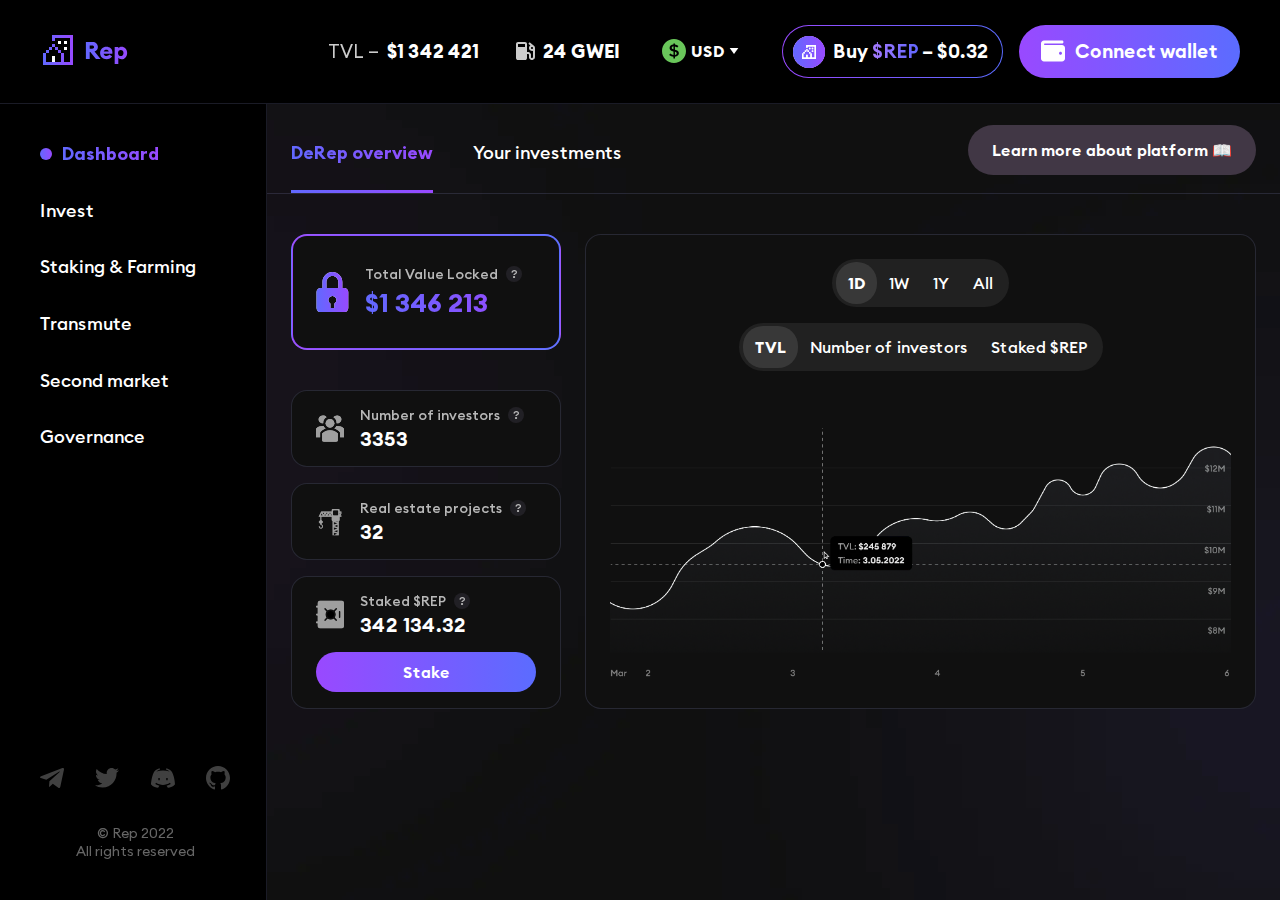
==== commit 35a14591: "Main street base end" ====
--- a/index.html
+++ b/index.html
@@ -5,7 +5,7 @@
 	<meta charset="UTF-8">
 	<meta http-equiv="X-UA-Compatible" content="IE=edge">
 	<meta name="viewport" content="width=device-width, initial-scale=1.0">
-	<link rel="stylesheet" href="./css/style.min.css?_v=20221016114456">
+	<link rel="stylesheet" href="./css/style.min.css?_v=20221016131717">
 	<title>Dashboard</title>
 </head>
 
@@ -283,6 +283,6 @@
 			</div>
 		</div>
 	</main>	
-	<script src="./js/app.min.js?_v=20221016114456"></script>
+	<script src="./js/app.min.js?_v=20221016131717"></script>
 </body>
 </html>--- a/css/style.min.css
+++ b/css/style.min.css
@@ -1 +1 @@
-:root{--error-color:#FF4646;--hover-color:#5B6CFF;--table-cnt-width:auto;--slider-width:auto}/*! normalize.css v8.0.1 | MIT License | github.com/necolas/normalize.css */html{line-height:1.15;-webkit-text-size-adjust:100%}body{margin:0}main{display:block}h1{font-size:2em;margin:.67em 0}hr{-webkit-box-sizing:content-box;box-sizing:content-box;height:0;overflow:visible}pre{font-family:monospace,monospace;font-size:1em}a{background-color:transparent}abbr[title]{border-bottom:none;text-decoration:underline;-webkit-text-decoration:underline dotted;text-decoration:underline dotted}b,strong{font-weight:bolder}code,kbd,samp{font-family:monospace,monospace;font-size:1em}small{font-size:80%}sub,sup{font-size:75%;line-height:0;position:relative;vertical-align:baseline}sub{bottom:-.25em}sup{top:-.5em}img{border-style:none}button,input,optgroup,select,textarea{font-family:inherit;font-size:100%;line-height:1.15;margin:0}button,input{overflow:visible}button,select{text-transform:none}[type=button],[type=reset],[type=submit],button{-webkit-appearance:button}[type=button]::-moz-focus-inner,[type=reset]::-moz-focus-inner,[type=submit]::-moz-focus-inner,button::-moz-focus-inner{border-style:none;padding:0}[type=button]:-moz-focusring,[type=reset]:-moz-focusring,[type=submit]:-moz-focusring,button:-moz-focusring{outline:1px dotted ButtonText}fieldset{padding:.35em .75em .625em}legend{-webkit-box-sizing:border-box;box-sizing:border-box;color:inherit;display:table;max-width:100%;padding:0;white-space:normal}progress{vertical-align:baseline}textarea{overflow:auto}[type=checkbox],[type=radio]{-webkit-box-sizing:border-box;box-sizing:border-box;padding:0}[type=number]::-webkit-inner-spin-button,[type=number]::-webkit-outer-spin-button{height:auto}[type=search]{-webkit-appearance:textfield;outline-offset:-2px}[type=search]::-webkit-search-decoration{-webkit-appearance:none}::-webkit-file-upload-button{-webkit-appearance:button;font:inherit}details{display:block}summary{display:list-item}template{display:none}[hidden]{display:none}@font-face{font-family:EuclidCircularB;font-display:swap;src:url(../fonts/EuclidCircularB-Medium.woff2) format("woff2"),url(../fonts/EuclidCircularB-Medium.woff) format("woff"),url(../fonts/EuclidCircularB-Medium.ttf) format("ttf");font-weight:500;font-style:normal}@font-face{font-family:EuclidCircularB;font-display:swap;src:url(../fonts/EuclidCircularB-Bold.woff2) format("woff2"),url(../fonts/EuclidCircularB-Bold.woff) format("woff"),url(../fonts/EuclidCircularB-Bold.ttf) format("ttf");font-weight:700;font-style:normal}@font-face{font-family:EuclidCircularB;font-display:swap;src:url(../fonts/EuclidCircularB-Regular.woff2) format("woff2"),url(../fonts/EuclidCircularB-Regular.woff) format("woff"),url(../fonts/EuclidCircularB-Regular.ttf) format("ttf");font-weight:400;font-style:normal}@font-face{font-family:EuclidCircularB;font-display:swap;src:url(../fonts/EuclidCircularB-SemiBold.woff2) format("woff2"),url(../fonts/EuclidCircularB-SemiBold.woff) format("woff"),url(../fonts/EuclidCircularB-SemiBold.ttf) format("ttf");font-weight:600;font-style:normal}@font-face{font-family:swiper-icons;src:url("data:application/font-woff;charset=utf-8;base64, [base64]//wADZ2x5ZgAAAywAAADMAAAD2MHtryVoZWFkAAABbAAAADAAAAA2E2+eoWhoZWEAAAGcAAAAHwAAACQC9gDzaG10eAAAAigAAAAZAAAArgJkABFsb2NhAAAC0AAAAFoAAABaFQAUGG1heHAAAAG8AAAAHwAAACAAcABAbmFtZQAAA/gAAAE5AAACXvFdBwlwb3N0AAAFNAAAAGIAAACE5s74hXjaY2BkYGAAYpf5Hu/j+W2+MnAzMYDAzaX6QjD6/4//Bxj5GA8AuRwMYGkAPywL13jaY2BkYGA88P8Agx4j+/8fQDYfA1AEBWgDAIB2BOoAeNpjYGRgYNBh4GdgYgABEMnIABJzYNADCQAACWgAsQB42mNgYfzCOIGBlYGB0YcxjYGBwR1Kf2WQZGhhYGBiYGVmgAFGBiQQkOaawtDAoMBQxXjg/wEGPcYDDA4wNUA2CCgwsAAAO4EL6gAAeNpj2M0gyAACqxgGNWBkZ2D4/wMA+xkDdgAAAHjaY2BgYGaAYBkGRgYQiAHyGMF8FgYHIM3DwMHABGQrMOgyWDLEM1T9/w8UBfEMgLzE////P/5//f/V/xv+r4eaAAeMbAxwIUYmIMHEgKYAYjUcsDAwsLKxc3BycfPw8jEQA/[base64]/uznmfPFBNODM2K7MTQ45YEAZqGP81AmGGcF3iPqOop0r1SPTaTbVkfUe4HXj97wYE+yNwWYxwWu4v1ugWHgo3S1XdZEVqWM7ET0cfnLGxWfkgR42o2PvWrDMBSFj/IHLaF0zKjRgdiVMwScNRAoWUoH78Y2icB/yIY09An6AH2Bdu/UB+yxopYshQiEvnvu0dURgDt8QeC8PDw7Fpji3fEA4z/PEJ6YOB5hKh4dj3EvXhxPqH/SKUY3rJ7srZ4FZnh1PMAtPhwP6fl2PMJMPDgeQ4rY8YT6Gzao0eAEA409DuggmTnFnOcSCiEiLMgxCiTI6Cq5DZUd3Qmp10vO0LaLTd2cjN4fOumlc7lUYbSQcZFkutRG7g6JKZKy0RmdLY680CDnEJ+UMkpFFe1RN7nxdVpXrC4aTtnaurOnYercZg2YVmLN/d/gczfEimrE/fs/bOuq29Zmn8tloORaXgZgGa78yO9/cnXm2BpaGvq25Dv9S4E9+5SIc9PqupJKhYFSSl47+Qcr1mYNAAAAeNptw0cKwkAAAMDZJA8Q7OUJvkLsPfZ6zFVERPy8qHh2YER+3i/BP83vIBLLySsoKimrqKqpa2hp6+jq6RsYGhmbmJqZSy0sraxtbO3sHRydnEMU4uR6yx7JJXveP7WrDycAAAAAAAH//wACeNpjYGRgYOABYhkgZgJCZgZNBkYGLQZtIJsFLMYAAAw3ALgAeNolizEKgDAQBCchRbC2sFER0YD6qVQiBCv/H9ezGI6Z5XBAw8CBK/m5iQQVauVbXLnOrMZv2oLdKFa8Pjuru2hJzGabmOSLzNMzvutpB3N42mNgZGBg4GKQYzBhYMxJLMlj4GBgAYow/P/PAJJhLM6sSoWKfWCAAwDAjgbRAAB42mNgYGBkAIIbCZo5IPrmUn0hGA0AO8EFTQAA") format("woff");font-weight:400;font-style:normal}:root{--swiper-theme-color:#007aff}.swiper{margin-left:auto;margin-right:auto;position:relative;overflow:hidden;list-style:none;padding:0;z-index:1}.swiper-vertical>.swiper-wrapper{-webkit-box-orient:vertical;-webkit-box-direction:normal;-ms-flex-direction:column;flex-direction:column}.swiper-wrapper{position:relative;width:100%;height:100%;z-index:1;display:-webkit-box;display:-ms-flexbox;display:flex;-webkit-transition-property:-webkit-transform;transition-property:-webkit-transform;-o-transition-property:transform;transition-property:transform;transition-property:transform,-webkit-transform;-webkit-box-sizing:content-box;box-sizing:content-box}.swiper-android .swiper-slide,.swiper-wrapper{-webkit-transform:translate3d(0,0,0);transform:translate3d(0,0,0)}.swiper-pointer-events{-ms-touch-action:pan-y;touch-action:pan-y}.swiper-pointer-events.swiper-vertical{-ms-touch-action:pan-x;touch-action:pan-x}.swiper-slide{-ms-flex-negative:0;flex-shrink:0;width:100%;height:100%;position:relative;-webkit-transition-property:-webkit-transform;transition-property:-webkit-transform;-o-transition-property:transform;transition-property:transform;transition-property:transform,-webkit-transform}.swiper-slide-invisible-blank{visibility:hidden}.swiper-autoheight,.swiper-autoheight .swiper-slide{height:auto}.swiper-autoheight .swiper-wrapper{-webkit-box-align:start;-ms-flex-align:start;align-items:flex-start;-webkit-transition-property:height,-webkit-transform;transition-property:height,-webkit-transform;-o-transition-property:transform,height;transition-property:transform,height;transition-property:transform,height,-webkit-transform}.swiper-backface-hidden .swiper-slide{-webkit-transform:translateZ(0);transform:translateZ(0);-webkit-backface-visibility:hidden;backface-visibility:hidden}.swiper-3d,.swiper-3d.swiper-css-mode .swiper-wrapper{-webkit-perspective:1200px;perspective:1200px}.swiper-3d .swiper-cube-shadow,.swiper-3d .swiper-slide,.swiper-3d .swiper-slide-shadow,.swiper-3d .swiper-slide-shadow-bottom,.swiper-3d .swiper-slide-shadow-left,.swiper-3d .swiper-slide-shadow-right,.swiper-3d .swiper-slide-shadow-top,.swiper-3d .swiper-wrapper{-webkit-transform-style:preserve-3d;transform-style:preserve-3d}.swiper-3d .swiper-slide-shadow,.swiper-3d .swiper-slide-shadow-bottom,.swiper-3d .swiper-slide-shadow-left,.swiper-3d .swiper-slide-shadow-right,.swiper-3d .swiper-slide-shadow-top{position:absolute;left:0;top:0;width:100%;height:100%;pointer-events:none;z-index:10}.swiper-3d .swiper-slide-shadow{background:rgba(0,0,0,.15)}.swiper-3d .swiper-slide-shadow-left{background-image:-webkit-gradient(linear,right top,left top,from(rgba(0,0,0,.5)),to(rgba(0,0,0,0)));background-image:-o-linear-gradient(right,rgba(0,0,0,.5),rgba(0,0,0,0));background-image:linear-gradient(to left,rgba(0,0,0,.5),rgba(0,0,0,0))}.swiper-3d .swiper-slide-shadow-right{background-image:-webkit-gradient(linear,left top,right top,from(rgba(0,0,0,.5)),to(rgba(0,0,0,0)));background-image:-o-linear-gradient(left,rgba(0,0,0,.5),rgba(0,0,0,0));background-image:linear-gradient(to right,rgba(0,0,0,.5),rgba(0,0,0,0))}.swiper-3d .swiper-slide-shadow-top{background-image:-webkit-gradient(linear,left bottom,left top,from(rgba(0,0,0,.5)),to(rgba(0,0,0,0)));background-image:-o-linear-gradient(bottom,rgba(0,0,0,.5),rgba(0,0,0,0));background-image:linear-gradient(to top,rgba(0,0,0,.5),rgba(0,0,0,0))}.swiper-3d .swiper-slide-shadow-bottom{background-image:-webkit-gradient(linear,left top,left bottom,from(rgba(0,0,0,.5)),to(rgba(0,0,0,0)));background-image:-o-linear-gradient(top,rgba(0,0,0,.5),rgba(0,0,0,0));background-image:linear-gradient(to bottom,rgba(0,0,0,.5),rgba(0,0,0,0))}.swiper-css-mode>.swiper-wrapper{overflow:auto;scrollbar-width:none;-ms-overflow-style:none}.swiper-css-mode>.swiper-wrapper::-webkit-scrollbar{display:none}.swiper-css-mode>.swiper-wrapper>.swiper-slide{scroll-snap-align:start start}.swiper-horizontal.swiper-css-mode>.swiper-wrapper{-ms-scroll-snap-type:x mandatory;scroll-snap-type:x mandatory}.swiper-vertical.swiper-css-mode>.swiper-wrapper{-ms-scroll-snap-type:y mandatory;scroll-snap-type:y mandatory}.swiper-centered>.swiper-wrapper::before{content:"";-ms-flex-negative:0;flex-shrink:0;-webkit-box-ordinal-group:10000;-ms-flex-order:9999;order:9999}.swiper-centered.swiper-horizontal>.swiper-wrapper>.swiper-slide:first-child{-webkit-margin-start:var(--swiper-centered-offset-before);margin-inline-start:var(--swiper-centered-offset-before)}.swiper-centered.swiper-horizontal>.swiper-wrapper::before{height:100%;width:var(--swiper-centered-offset-after)}.swiper-centered.swiper-vertical>.swiper-wrapper>.swiper-slide:first-child{-webkit-margin-before:var(--swiper-centered-offset-before);margin-block-start:var(--swiper-centered-offset-before)}.swiper-centered.swiper-vertical>.swiper-wrapper::before{width:100%;height:var(--swiper-centered-offset-after)}.swiper-centered>.swiper-wrapper>.swiper-slide{scroll-snap-align:center center}.container{display:-webkit-box;display:-ms-flexbox;display:flex;-webkit-box-orient:vertical;-webkit-box-direction:normal;-ms-flex-direction:column;flex-direction:column;min-width:320px;min-height:100vh;background-color:#1e1e26}.header{display:-webkit-box;display:-ms-flexbox;display:flex;-webkit-box-align:center;-ms-flex-align:center;align-items:center;gap:40px;background-color:#000;border-bottom:1px solid rgba(173,182,255,.15);height:104px;padding:0 60px}.header__logo{margin-right:auto}.header__logo img{width:88px}.header__params{display:-webkit-box;display:-ms-flexbox;display:flex;-webkit-box-align:center;-ms-flex-align:center;align-items:center;gap:40px}.header__params-item{display:-webkit-box;display:-ms-flexbox;display:flex;-webkit-box-align:center;-ms-flex-align:center;align-items:center;gap:8px;font-size:20px;color:#fff;white-space:nowrap}.header__params-title{opacity:.8}.header__params-value{font-weight:700}.header__params-img{opacity:.8}.header__cta{display:-webkit-box;display:-ms-flexbox;display:flex;-webkit-box-align:center;-ms-flex-align:center;align-items:center;gap:16px}.header__cta-item{position:relative}.header__cta-btn{display:-webkit-box;display:-ms-flexbox;display:flex;-webkit-box-align:center;-ms-flex-align:center;align-items:center;gap:8px;background-image:-webkit-gradient(linear,left top,right top,from(#9949ff),to(#5b6cff));background-image:-o-linear-gradient(left,#9949ff,#5b6cff);background-image:linear-gradient(to right,#9949ff,#5b6cff);border:none;height:56px;border-radius:28px;position:relative;cursor:pointer;white-space:nowrap;padding:12px 16px 12px 12px}.header__cta-btn::before{content:"";position:absolute;top:1px;left:1px;width:calc(100% - 2px);height:calc(100% - 2px);border-radius:28px;background-color:#000;z-index:2}.header__cta-btn-content{color:#fff;position:relative;font-size:20px;font-weight:600;z-index:3}.header__cta-btn-content span{background:-webkit-gradient(linear,left top,right top,from(#a67aff),to(#6267ff));background:-o-linear-gradient(left,#a67aff,#6267ff);background:linear-gradient(to right,#a67aff,#6267ff);-webkit-background-clip:text;-webkit-text-fill-color:transparent}.header__cta-btn img{position:relative;z-index:3}.header__cta-error{font-size:20px;font-weight:600;color:var(--error-color)}.header__buy-btn{gap:8px}.header__wallet-btn{gap:10px;padding:0 24px}.header__wallet-btn::before{display:none}.header__wallet-btn.active::before{display:block}.header__wallet-btn.hidden{display:none}.header__wallet-btn img{width:24px}.header__cta-item-dropdown{display:-webkit-box;display:-ms-flexbox;display:flex;-webkit-box-orient:vertical;-webkit-box-direction:normal;-ms-flex-direction:column;flex-direction:column;gap:16px;font-size:16px;font-weight:500;background-color:#000;border-radius:19px;border:#191e29 3px solid;width:100%;position:absolute;top:70px;left:0;visibility:hidden;opacity:0;z-index:-1;-webkit-transition:all .2s;-o-transition:all .2s;transition:all .2s;-webkit-transform:translateY(-10px);-ms-transform:translateY(-10px);transform:translateY(-10px);padding:24px;margin:0}.header__cta-item-dropdown::before{content:"";display:block;width:100%;height:14px;position:absolute;top:-17px;left:0}.header__cta-item-dropdown_single{text-align:center;padding:14px 24px}.header__cta-item-dropdown li{width:100%}.header__cta-item-dropdown a{text-decoration:none;color:#fff;width:100%;-webkit-transition:all .1s;-o-transition:all .1s;transition:all .1s}.header__cta-item-dropdown a:hover{color:var(--hover-color)}.header__cta-item:hover .header__cta-item-dropdown{visibility:visible;opacity:1;z-index:1;-webkit-transform:translateY(0);-ms-transform:translateY(0);transform:translateY(0)}.navigation{-webkit-box-flex:0;-ms-flex:none;flex:none;background-color:#000;border-right:1px solid rgba(173,182,255,.15);padding:40px 80px 50px 60px}.navigation__bottom{width:190px;position:fixed;bottom:40px}.main{display:-webkit-box;display:-ms-flexbox;display:flex;-webkit-box-align:stretch;-ms-flex-align:stretch;align-items:stretch;-webkit-box-flex:1;-ms-flex:1;flex:1}.main-menu ul{display:-webkit-box;display:-ms-flexbox;display:flex;-webkit-box-orient:vertical;-webkit-box-direction:normal;-ms-flex-direction:column;flex-direction:column;gap:48px;padding:0;margin:0 0 50px}.main-menu_mobile ul{-webkit-box-align:center;-ms-flex-align:center;align-items:center;gap:2.8vh;-webkit-transform:translateY(50px);-ms-transform:translateY(50px);transform:translateY(50px);-webkit-transition:all .5s;-o-transition:all .5s;transition:all .5s;padding:35px 0 42px;margin:0}.mobile-menu.active .main-menu_mobile ul{-webkit-transform:translateY(0);-ms-transform:translateY(0);transform:translateY(0)}.main-menu__item{font-size:20px;font-weight:500}.main-menu__item a{color:#fff;text-decoration:none;-webkit-transition:all .1s;-o-transition:all .1s;transition:all .1s}.main-menu__item a:hover{color:var(--hover-color)}.main-menu__item.active{display:-webkit-box;display:-ms-flexbox;display:flex;-webkit-box-align:center;-ms-flex-align:center;align-items:center;gap:10px;font-weight:700}.main-menu__item.active::before{content:"";width:12px;height:12px;border-radius:50%;background:-o-linear-gradient(182.83deg,#9949ff 0,#5b6cff 110.14%),-o-linear-gradient(182.83deg,#8349ff 0,#ff5bdb 110.14%);background:linear-gradient(267.17deg,#9949ff 0,#5b6cff 110.14%),linear-gradient(267.17deg,#8349ff 0,#ff5bdb 110.14%)}.main-menu__item.active a{background:-o-linear-gradient(183deg,#9949ff 0,#5b6cff 110.14%);background:linear-gradient(267deg,#9949ff 0,#5b6cff 110.14%);-webkit-background-clip:text;-webkit-text-fill-color:transparent}.main-menu_mobile .main-menu__item.active::before{display:none}.select{position:relative}.select__button{display:-webkit-box;display:-ms-flexbox;display:flex;-webkit-box-align:center;-ms-flex-align:center;align-items:center;color:#fff}.select__button::after{content:"";-webkit-transition:all .2s;-o-transition:all .2s;transition:all .2s}.select:not(.disabled) .select__button:hover::after{-webkit-transform:rotate(.5turn) translateY(1px);-ms-transform:rotate(.5turn) translateY(1px);transform:rotate(.5turn) translateY(1px)}.select.disabled .select__button{cursor:auto}.select_small .select__button{background:0 0;border:none;font-size:20px;font-weight:700;gap:5px;cursor:pointer}.select_small .select__button::after{content:"";width:10px;height:8px;background:url(../img/dropdown-arrow.svg) no-repeat center;background-size:contain}.select_regular .select__button{display:-webkit-box;display:-ms-flexbox;display:flex;-webkit-box-align:center;-ms-flex-align:center;align-items:center;-webkit-box-pack:justify;-ms-flex-pack:justify;justify-content:space-between;height:56px;width:100%;min-width:200px;border-radius:28px;border:0;background-color:#212121;border:#212121 1px solid;font-size:20px;color:#fff;outline:0;-webkit-transition:all .1s;-o-transition:all .1s;transition:all .1s;cursor:pointer;padding:0 24px}.select_regular .select__button::after{content:"";width:12px;height:7px;background:url(../img/dropdown-arrow_gray.svg) no-repeat center;-webkit-transition:all .2s;-o-transition:all .2s;transition:all .2s}.select_regular .select__button::-webkit-input-placeholder{opacity:.4}.select_regular .select__button::-moz-placeholder{opacity:.4}.select_regular .select__button:-ms-input-placeholder{opacity:.4}.select_regular .select__button::-ms-input-placeholder{opacity:.4}.select_regular .select__button::placeholder{opacity:.4}.select_regular .select__button:focus{border:#306fdb 1px solid}.select__dropdown{display:-webkit-box;display:-ms-flexbox;display:flex;-webkit-box-orient:vertical;-webkit-box-direction:normal;-ms-flex-direction:column;flex-direction:column;gap:16px;font-size:16px;font-weight:500;background-color:#000;border-radius:19px;border:#191e29 3px solid;width:100%;min-width:-webkit-fit-content;min-width:-moz-fit-content;min-width:fit-content;position:absolute;top:70px;left:0;visibility:hidden;opacity:0;z-index:-1;-webkit-transition:all .2s;-o-transition:all .2s;transition:all .2s;-webkit-transform:translateY(-10px);-ms-transform:translateY(-10px);transform:translateY(-10px);padding:24px;margin:0}.select__dropdown::before{content:"";display:block;width:100%;height:14px;position:absolute;top:-17px;left:0}.select__dropdown_single{text-align:center;padding:14px 24px}.select__dropdown li{display:-webkit-box;display:-ms-flexbox;display:flex;-webkit-box-align:center;-ms-flex-align:center;align-items:center;gap:8px;width:100%;list-style:none;font-weight:500;font-size:20px;color:#fff;cursor:pointer}.select__dropdown li img{width:24px}.select__dropdown a{text-decoration:none;color:#fff;width:100%;-webkit-transition:all .1s;-o-transition:all .1s;transition:all .1s}.select__dropdown a:hover{color:var(--hover-color)}.select_small .select__dropdown{top:40px}.select_small .select__dropdown_mobile{top:0}.select:not(.disabled):hover .select__dropdown{visibility:visible;opacity:1;z-index:999;-webkit-transform:translateY(0);-ms-transform:translateY(0);transform:translateY(0)}.select:hover .select__dropdown_mobile{-webkit-transform:translateY(-100%);-ms-transform:translateY(-100%);transform:translateY(-100%)}.no-webp .content{background:url(../img/content-bg.jpg) no-repeat center}.content{-webkit-box-flex:1;-ms-flex:auto;flex:auto;background-size:cover;padding-bottom:60px}.content_no-header{padding-top:56px}.content__header{display:-webkit-box;display:-ms-flexbox;display:flex;-webkit-box-align:end;-ms-flex-align:end;align-items:flex-end;height:90px;border-bottom:1px solid rgba(173,182,255,.1490196078);margin-bottom:56px}.content__header-cnt{display:-webkit-box;display:-ms-flexbox;display:flex;-webkit-box-pack:justify;-ms-flex-pack:justify;justify-content:space-between}.content__header-btn{display:-webkit-box;display:-ms-flexbox;display:flex;-webkit-box-align:center;-ms-flex-align:center;align-items:center;height:56px;background-color:#413745;font-weight:600;font-size:20px;color:#fff;border:none;border-radius:28px;position:relative;top:-18px;cursor:pointer;padding:0 24px}.page-tabs{display:-webkit-box;display:-ms-flexbox;display:flex;gap:40px;position:relative}.page-tabs__item{display:-webkit-box;display:-ms-flexbox;display:flex;-webkit-box-orient:vertical;-webkit-box-direction:normal;-ms-flex-direction:column;flex-direction:column;-webkit-box-pack:justify;-ms-flex-pack:justify;justify-content:space-between;font-weight:500;font-size:20px;text-decoration:none;color:#fff;cursor:pointer;-webkit-transition:all .1s;-o-transition:all .1s;transition:all .1s;padding-bottom:26px}.page-tabs__item:hover{color:var(--hover-color)}.page-tabs__item.active{font-weight:700;background:-o-linear-gradient(182.83deg,#9949ff 0,#5b6cff 110.14%);background:linear-gradient(267.17deg,#9949ff 0,#5b6cff 110.14%);-webkit-background-clip:text;-webkit-text-fill-color:transparent;cursor:auto}.page-tabs__item.active::after{content:"";width:100%;height:3px;background:-o-linear-gradient(182.83deg,#9949ff 0,#5b6cff 110.14%),#fff;background:linear-gradient(267.17deg,#9949ff 0,#5b6cff 110.14%),#fff;margin-bottom:-26px}.dashboard{margin-bottom:80px}.dashboard__content{display:-webkit-box;display:-ms-flexbox;display:flex;gap:40px}.dashboard__widgets{display:-webkit-box;display:-ms-flexbox;display:flex;-webkit-box-orient:vertical;-webkit-box-direction:normal;-ms-flex-direction:column;flex-direction:column;-webkit-box-pack:justify;-ms-flex-pack:justify;justify-content:space-between;-webkit-box-flex:0;-ms-flex:none;flex:none;gap:16px;width:270px}.dashboard__widget{display:-webkit-box;display:-ms-flexbox;display:flex;-webkit-box-align:center;-ms-flex-align:center;align-items:center;gap:16px;background-color:#101010;border:1px solid rgba(173,182,255,.1490196078);border-radius:16px;width:100%;position:relative;padding:16px 24px}.dashboard__widget_vert{display:-webkit-box;display:-ms-flexbox;display:flex;-webkit-box-orient:vertical;-webkit-box-direction:normal;-ms-flex-direction:column;flex-direction:column;-webkit-box-align:start;-ms-flex-align:start;align-items:flex-start;gap:16px}.dashboard__widget-content{display:-webkit-box;display:-ms-flexbox;display:flex;-webkit-box-orient:vertical;-webkit-box-direction:normal;-ms-flex-direction:column;flex-direction:column;gap:4px;position:relative;z-index:3}.dashboard__widget-container{display:-webkit-box;display:-ms-flexbox;display:flex;-webkit-box-align:center;-ms-flex-align:center;align-items:center;gap:16px}.dashboard__widget_primary .dashboard__widget-content{gap:6px}.dashboard__widget-icon{position:relative;z-index:3}.dashboard__widget-title{display:-webkit-box;display:-ms-flexbox;display:flex;-webkit-box-align:center;-ms-flex-align:center;align-items:center;gap:8px;font-weight:500;font-size:16px;opacity:.7;color:#fff}.dashboard__widget-value{display:-webkit-box;display:-ms-flexbox;display:flex;-webkit-box-align:center;-ms-flex-align:center;align-items:center;gap:6px;font-weight:600;font-size:24px;color:#fff}.dashboard__widget_primary .dashboard__widget-value{font-weight:700;font-size:32px;background:-o-linear-gradient(182.83deg,#9949ff 0,#5b6cff 110.14%);background:linear-gradient(267.17deg,#9949ff 0,#5b6cff 110.14%);-webkit-background-clip:text;-webkit-text-fill-color:transparent;background-clip:text;text-fill-color:transparent}.dashboard__widget_primary{background-image:-webkit-gradient(linear,left top,right top,from(#9949ff),to(#5b6cff));background-image:-o-linear-gradient(left,#9949ff,#5b6cff);background-image:linear-gradient(to right,#9949ff,#5b6cff);height:127px;margin-bottom:24px}.dashboard__widget_primary::before{content:"";position:absolute;top:1px;left:1px;width:calc(100% - 2px);height:calc(100% - 2px);border-radius:14px;background-color:#101010;z-index:2}.dashboard__viewbox{display:-webkit-box;display:-ms-flexbox;display:flex;-webkit-box-orient:vertical;-webkit-box-direction:normal;-ms-flex-direction:column;flex-direction:column;-webkit-box-pack:justify;-ms-flex-pack:justify;justify-content:space-between;-webkit-box-flex:1;-ms-flex:auto;flex:auto;border-radius:16px;background-color:#101010;border:rgba(173,182,255,.1490196078) 1px solid;padding:32px}.dashboard__viewbox-header{display:-webkit-box;display:-ms-flexbox;display:flex;-webkit-box-align:center;-ms-flex-align:center;align-items:center;-webkit-box-pack:justify;-ms-flex-pack:justify;justify-content:space-between;margin-bottom:32px}.dashboard__viewbox-content{width:100%;overflow-x:scroll}.dashboard__viewbox-content::-webkit-scrollbar{display:none}.dashboard__viewbox-content img{width:100%}.text-link{position:relative;font-weight:500;font-size:16px;background:-o-linear-gradient(bottom,rgba(255,255,255,.3),rgba(255,255,255,.3)),-o-linear-gradient(182.83deg,#9949ff 0,#5b6cff 110.14%);background:linear-gradient(0deg,rgba(255,255,255,.3),rgba(255,255,255,.3)),linear-gradient(267.17deg,#9949ff 0,#5b6cff 110.14%);-webkit-background-clip:text;-webkit-text-fill-color:transparent;background-clip:text;text-fill-color:transparent}.text-link:after{content:"";height:1px;width:100%;background:-o-linear-gradient(bottom,rgba(255,255,255,.3),rgba(255,255,255,.3)),-o-linear-gradient(182.83deg,#9949ff 0,#5b6cff 110.14%);background:linear-gradient(0deg,rgba(255,255,255,.3),rgba(255,255,255,.3)),linear-gradient(267.17deg,#9949ff 0,#5b6cff 110.14%);position:absolute;left:0;bottom:0}.filter{display:-webkit-box;display:-ms-flexbox;display:flex;-webkit-box-align:center;-ms-flex-align:center;align-items:center;height:48px;width:-webkit-fit-content;width:-moz-fit-content;width:fit-content;background-color:#212121;border-radius:24px;padding:4px}.filter__input{visibility:hidden;opacity:0;z-index:-1;width:1px;height:1px;position:absolute}.filter__button{display:-webkit-box;display:-ms-flexbox;display:flex;-webkit-box-align:center;-ms-flex-align:center;align-items:center;-webkit-box-pack:center;-ms-flex-pack:center;justify-content:center;border-radius:20px;font-weight:500;font-size:16px;color:#fff;cursor:pointer;white-space:nowrap;padding:12px}.filter__input:checked+.filter__button{background-color:#383838;font-weight:700;cursor:auto}.menu-button{-webkit-box-flex:0;-ms-flex:none;flex:none;width:40px;height:40px;border-radius:50%;border:none;background:#3e3e3e url(../img/menu-icon.svg) no-repeat center;cursor:pointer}.menu-button.active{background-image:url(../img/menu-close-icon.svg)}.mobile-menu{display:-webkit-box;display:-ms-flexbox;display:flex;-webkit-box-orient:vertical;-webkit-box-direction:normal;-ms-flex-direction:column;flex-direction:column;-webkit-box-pack:justify;-ms-flex-pack:justify;justify-content:space-between;width:100%;height:calc(100vh - 70px);background-color:#000;position:fixed;bottom:0;left:0;visibility:hidden;opacity:0;-webkit-transition:all .3s;-o-transition:all .3s;transition:all .3s;z-index:-1}.mobile-menu.active{visibility:visible;opacity:1;z-index:999}.mobile-menu__params{display:-webkit-box;display:-ms-flexbox;display:flex;-webkit-box-orient:vertical;-webkit-box-direction:normal;-ms-flex-direction:column;flex-direction:column;-webkit-box-align:center;-ms-flex-align:center;align-items:center;gap:20px;background-color:#141221;padding:22px 0}.mobile-menu__params-item{display:-webkit-box;display:-ms-flexbox;display:flex;-webkit-box-align:center;-ms-flex-align:center;align-items:center;gap:8px;font-size:16px;color:#fff;white-space:nowrap}.mobile-menu__params-title{opacity:.8}.mobile-menu__params-value{font-weight:700}.mobile-menu__params-img{opacity:.8}.mobile-menu__cta-item{position:relative}.mobile-menu__cta-item-dropdown{display:-webkit-box;display:-ms-flexbox;display:flex;-webkit-box-orient:vertical;-webkit-box-direction:normal;-ms-flex-direction:column;flex-direction:column;gap:16px;font-size:16px;font-weight:500;background-color:#000;border-radius:19px;border:#191e29 3px solid;width:100%;position:absolute;top:70px;left:0;visibility:hidden;opacity:0;z-index:-1;-webkit-transition:all .2s;-o-transition:all .2s;transition:all .2s;-webkit-transform:translateY(-10px);-ms-transform:translateY(-10px);transform:translateY(-10px);padding:24px;margin:0}.mobile-menu__cta-item-dropdown::before{content:"";display:block;width:100%;height:14px;position:absolute;top:-17px;left:0}.mobile-menu__cta-item-dropdown_single{text-align:center;padding:14px 24px}.mobile-menu__cta-item-dropdown li{width:100%}.mobile-menu__cta-item-dropdown a{text-decoration:none;color:#fff;width:100%;-webkit-transition:all .1s;-o-transition:all .1s;transition:all .1s}.mobile-menu__cta-item-dropdown a:hover{color:var(--hover-color)}.mobile-menu__buy-btn{display:-webkit-box;display:-ms-flexbox;display:flex;-webkit-box-align:center;-ms-flex-align:center;align-items:center;gap:8px;background-image:-webkit-gradient(linear,left top,right top,from(#9949ff),to(#5b6cff));background-image:-o-linear-gradient(left,#9949ff,#5b6cff);background-image:linear-gradient(to right,#9949ff,#5b6cff);border:none;height:40px;border-radius:28px;position:relative;cursor:pointer;white-space:nowrap;padding:3px 16px 3px 3px}.mobile-menu__buy-btn::before{content:"";position:absolute;top:1px;left:1px;width:calc(100% - 2px);height:calc(100% - 2px);border-radius:28px;background-color:#141221;z-index:2}.mobile-menu__buy-btn-content{color:#fff;position:relative;font-size:16px;font-weight:600;z-index:3}.mobile-menu__buy-btn-content span{background-image:-webkit-gradient(linear,left top,right top,from(#c580cf),to(#9269d2));background-image:-o-linear-gradient(left,#c580cf,#9269d2);background-image:linear-gradient(to right,#c580cf,#9269d2);-webkit-background-clip:text;-webkit-text-fill-color:transparent}.mobile-menu__buy-btn img{position:relative;z-index:3}.mobile-menu__cta-error{font-size:20px;font-weight:600;color:var(--error-color)}.page-title{color:#fff;font-weight:600;font-size:32px;margin:0 0 32px}.cards-gallery__header{display:-webkit-box;display:-ms-flexbox;display:flex;-webkit-box-align:center;-ms-flex-align:center;align-items:center;-webkit-box-pack:justify;-ms-flex-pack:justify;justify-content:space-between;margin-bottom:32px}.cards-gallery__header .page-title{margin:0}.cards-gallery__content{display:-ms-grid;display:grid;gap:24px}.cards-gallery__content_4col{-ms-grid-columns:(1fr)[4];grid-template-columns:repeat(4,1fr)}.cards-gallery__empty{display:-webkit-box;display:-ms-flexbox;display:flex;-webkit-box-align:center;-ms-flex-align:center;align-items:center;-webkit-box-pack:center;-ms-flex-pack:center;justify-content:center;-webkit-box-orient:vertical;-webkit-box-direction:normal;-ms-flex-direction:column;flex-direction:column;border:1px solid #282934;border-radius:16px;grid-column:1/-1;height:238px;background:url(../img/empty-block-bg.svg) no-repeat 90% bottom}.cards-gallery__empty-title{font-weight:500;font-size:24px;line-height:1.5;color:#fff;text-align:center;margin:0 0 40px}.position-card__image{width:100%;border-radius:9px;margin-bottom:16px}.card{border-radius:16px;border:rgba(173,182,255,.1490196078) 1px solid;padding:24px}.card__title-block{display:-webkit-box;display:-ms-flexbox;display:flex;-webkit-box-align:center;-ms-flex-align:center;align-items:center;-webkit-box-pack:justify;-ms-flex-pack:justify;justify-content:space-between;margin-bottom:16px}.card__title{color:#fff;font-weight:700;font-size:20px;margin:0 0 4px}.card__subtitle{display:-webkit-box;display:-ms-flexbox;display:flex;-webkit-box-align:center;-ms-flex-align:center;align-items:center;gap:6px;font-weight:500;font-size:16px;color:#b7b7b7}.card__subtitle_badge::after{content:"";width:16px;height:16px;background:url(../img/success-badge.svg) no-repeat center;background-size:contain}.card__enter-btn{width:40px;height:40px;border:none;background:url(../img/enter-icon.svg) no-repeat center;background-size:contain;cursor:pointer}.card__params{display:-webkit-box;display:-ms-flexbox;display:flex;-webkit-box-orient:vertical;-webkit-box-direction:normal;-ms-flex-direction:column;flex-direction:column;gap:12px}.card__params-item{display:-webkit-box;display:-ms-flexbox;display:flex;-webkit-box-align:center;-ms-flex-align:center;align-items:center;-webkit-box-pack:justify;-ms-flex-pack:justify;justify-content:space-between}.card__params-item-name{display:-webkit-box;display:-ms-flexbox;display:flex;-webkit-box-align:center;-ms-flex-align:center;align-items:center;gap:4px;color:#fff;opacity:.7;font-weight:500;font-size:14px}.card__params-item-value{font-weight:700;font-size:16px;color:#fff}.card__params-item-value_primary{font-weight:700;font-size:20px;background:-o-linear-gradient(bottom,rgba(255,255,255,.2),rgba(255,255,255,.2)),-o-linear-gradient(182.83deg,#9949ff 0,#5b6cff 110.14%);background:linear-gradient(0deg,rgba(255,255,255,.2),rgba(255,255,255,.2)),linear-gradient(267.17deg,#9949ff 0,#5b6cff 110.14%);-webkit-background-clip:text;-webkit-text-fill-color:transparent;background-clip:text;text-fill-color:transparent}.social-links{display:-webkit-box;display:-ms-flexbox;display:flex;-webkit-box-align:center;-ms-flex-align:center;align-items:center;-webkit-box-pack:justify;-ms-flex-pack:justify;justify-content:space-between;width:100%;margin-bottom:32px}.social-links a{opacity:.25;-webkit-transition:all .1s;-o-transition:all .1s;transition:all .1s}.social-links a:hover{opacity:1}.copyrights{display:-webkit-box;display:-ms-flexbox;display:flex;-webkit-box-pack:center;-ms-flex-pack:center;justify-content:center;font-weight:400;font-size:16px;line-height:1.25;text-align:center;color:#fff;opacity:.4}.btn{display:-webkit-box;display:-ms-flexbox;display:flex;-webkit-box-align:center;-ms-flex-align:center;align-items:center;gap:8px;background-image:-webkit-gradient(linear,left top,right top,from(#9949ff),to(#5b6cff));background-image:-o-linear-gradient(left,#9949ff,#5b6cff);background-image:linear-gradient(to right,#9949ff,#5b6cff);color:#fff;font-weight:600;font-size:20px;text-decoration:none;border:none;height:56px;border-radius:28px;position:relative;cursor:pointer;white-space:nowrap;padding:0 24px}.btn_small{height:40px;width:100%;font-size:16px;-webkit-box-pack:center;-ms-flex-pack:center;justify-content:center}.btn_secondary::before{content:"";height:54px;width:calc(100% - 2px);border-radius:28px;background-color:#101010;position:absolute;top:1px;left:1px;z-index:1}.btn_secondary span{position:relative;z-index:2}.btn_wide{width:100%;-webkit-box-pack:center;-ms-flex-pack:center;justify-content:center}.widgets{display:-webkit-box;display:-ms-flexbox;display:flex;-webkit-box-orient:vertical;-webkit-box-direction:normal;-ms-flex-direction:column;flex-direction:column}.widgets_hor{-webkit-box-orient:horizontal;-webkit-box-direction:normal;-ms-flex-direction:row;flex-direction:row;gap:24px;margin-bottom:56px}.widgets_hor .widget{height:127px}.widget{display:-webkit-box;display:-ms-flexbox;display:flex;-webkit-box-align:center;-ms-flex-align:center;align-items:center;gap:16px;background-color:#101010;border:1px solid rgba(173,182,255,.1490196078);border-radius:16px;width:100%;position:relative;padding:16px 24px}.widget_large{padding:32px}.widget__header{width:100%;border-bottom:1px solid rgba(173,182,255,.15);margin-bottom:32px}.widget__content{display:-webkit-box;display:-ms-flexbox;display:flex;-webkit-box-orient:vertical;-webkit-box-direction:normal;-ms-flex-direction:column;flex-direction:column;gap:4px;position:relative;width:100%;z-index:3}.widget_primary .widget__content{gap:6px}.widget__icon{position:relative;z-index:3}.widget__title{display:-webkit-box;display:-ms-flexbox;display:flex;-webkit-box-align:center;-ms-flex-align:center;align-items:center;gap:4px;font-weight:500;font-size:16px;min-height:18px;opacity:.7;color:#fff}.widget__value{display:-webkit-box;display:-ms-flexbox;display:flex;-webkit-box-align:center;-ms-flex-align:center;align-items:center;gap:6px;font-weight:600;font-size:24px;color:#fff}.widget__value-gray{font-weight:500;font-size:24px;opacity:.4}.widget_primary .widget__value{font-weight:700;font-size:32px;background:-o-linear-gradient(182.83deg,#9949ff 0,#5b6cff 110.14%);background:linear-gradient(267.17deg,#9949ff 0,#5b6cff 110.14%);-webkit-background-clip:text;-webkit-text-fill-color:transparent;background-clip:text;text-fill-color:transparent}.widget_primary{background-image:-webkit-gradient(linear,left top,right top,from(#9949ff),to(#5b6cff));background-image:-o-linear-gradient(left,#9949ff,#5b6cff);background-image:linear-gradient(to right,#9949ff,#5b6cff);height:127px;margin-bottom:24px}.widget_primary::before{content:"";position:absolute;top:1px;left:1px;width:calc(100% - 2px);height:calc(100% - 2px);border-radius:14px;background-color:#101010;z-index:2}.widget__button{width:100%;-webkit-box-pack:center;-ms-flex-pack:center;justify-content:center}.widget__subscription{font-weight:500;font-size:12px;line-height:1.25;color:#707070}.widget__subscription b{color:#fff}.object-page{display:-ms-grid;display:grid;-ms-grid-columns:56% 44%;grid-template-columns:56% 44%;-webkit-box-align:start;-ms-flex-align:start;align-items:flex-start;gap:60px}.object-page__content{overflow-x:hidden}.object-page__slider{width:100%;position:relative;margin-bottom:32px}.object-page__title-block{display:-webkit-box;display:-ms-flexbox;display:flex;-webkit-box-orient:vertical;-webkit-box-direction:normal;-ms-flex-direction:column;flex-direction:column;gap:6px;margin-bottom:16px}.object-page__title-block .page-title{margin:0}.object-page__subtitle{display:-webkit-box;display:-ms-flexbox;display:flex;-webkit-box-align:center;-ms-flex-align:center;align-items:center;gap:6px;font-weight:500;font-size:16px;background:-o-linear-gradient(bottom,rgba(255,255,255,.2),rgba(255,255,255,.2)),-o-linear-gradient(182.83deg,#9949ff 0,#5b6cff 110.14%);background:linear-gradient(0deg,rgba(255,255,255,.2),rgba(255,255,255,.2)),linear-gradient(267.17deg,#9949ff 0,#5b6cff 110.14%);-webkit-background-clip:text;-webkit-text-fill-color:transparent;background-clip:text;text-fill-color:transparent}.object-page__subtitle::after{content:"";width:16px;height:16px;background:url(../img/success-badge.svg) no-repeat center;background-size:contain}.object-page__description{margin:0 0 32px}.object-page__widgets{display:-ms-grid;display:grid;-ms-grid-columns:(1fr)[2];grid-template-columns:repeat(2,1fr);gap:24px;margin-bottom:32px}.object-page__widget{display:-webkit-box;display:-ms-flexbox;display:flex;-webkit-box-orient:vertical;-webkit-box-direction:normal;-ms-flex-direction:column;flex-direction:column;-webkit-box-pack:center;-ms-flex-pack:center;justify-content:center;gap:4px;height:100px;border-radius:16px;background-color:#101010;border:rgba(173,182,255,.1490196078) 1px solid;color:#fff;padding:0 24px}.object-page__widget-title{font-weight:500;font-size:16px;opacity:.7}.object-page__widget-value{display:-webkit-box;display:-ms-flexbox;display:flex;-webkit-box-align:center;-ms-flex-align:center;align-items:center;gap:8px;font-weight:700;font-size:20px}.object-page__widget-value span{opacity:.4;font-weight:500}.object-page__widget-flag{height:20px}.object-page__documents{position:relative;border:1px solid #282934;background:url(../img/empty-block-bg.svg) no-repeat 95% bottom;background-size:139px;padding:24px 32px;margin-bottom:32px}.object-page__documents::after{content:"";width:38px;height:38px;background:#282934 url(../img/corner-image.svg) no-repeat right top;background-size:contain;position:absolute;top:-1px;right:-1px}.object-page__documents-title{display:-webkit-box;display:-ms-flexbox;display:flex;-webkit-box-align:baseline;-ms-flex-align:baseline;align-items:baseline;gap:16px;margin:0 0 20px}.object-page__about{border-bottom:1px solid #282934;padding-bottom:32px;margin-bottom:32px}.object-page__about-title{margin:0 0 16px}.object-page__transaction-docs{border-bottom:1px solid #282934;padding-bottom:32px;margin-bottom:32px}.object-page__transaction-docs-title{margin:0 0 16px}.object-page__transaction-docs-subtitle{display:block;margin-bottom:20px}.object-page__team{border-bottom:1px solid #282934;padding-bottom:32px;margin-bottom:32px}.object-page__team-title{margin:0 0 24px}.object-page__partners-title{margin:0 0 24px}.object-page__partners-list{display:-ms-grid;display:grid;-ms-grid-columns:(1fr)[2];grid-template-columns:repeat(2,1fr);gap:24px}.object-page__partners-list img{height:60px;max-width:100%}.object-page__params{background:-webkit-gradient(linear,left bottom,left top,from(#101010),to(#101010)),rgba(0,0,0,.01);background:-o-linear-gradient(bottom,#101010,#101010),rgba(0,0,0,.01);background:linear-gradient(0deg,#101010,#101010),rgba(0,0,0,.01);border:1px solid rgba(173,182,255,.15);border-radius:16px;padding:32px 40px 40px}.object-page__params-header{border-bottom:1px solid rgba(173,182,255,.15);margin-bottom:32px}.object-page__params-input{margin-bottom:26px}.object-page__params-progress{margin-bottom:24px}.object-page__params-checkbox{display:-webkit-box;display:-ms-flexbox;display:flex;-webkit-box-align:center;-ms-flex-align:center;align-items:center;-webkit-box-pack:center;-ms-flex-pack:center;justify-content:center;gap:12px}.object-page__params-checkbox-text{color:#fff;font-weight:500;font-size:16px}.object-page__params-cta{-webkit-box-pack:center;-ms-flex-pack:center;justify-content:center;gap:10px;width:100%;margin-bottom:34px}.object-page__params-cta_claim{margin:36px 0 0}.object-page__params-hide-btn{margin:0 auto}.object-page__indicators{display:-ms-grid;display:grid;-ms-grid-columns:(1fr)[2];grid-template-columns:repeat(2,1fr);gap:24px;margin-bottom:28px}.object-page__indicators-item{display:-webkit-box;display:-ms-flexbox;display:flex;-webkit-box-orient:vertical;-webkit-box-direction:normal;-ms-flex-direction:column;flex-direction:column;gap:4px;border:1px solid rgba(173,182,255,.15);border-radius:16px;padding:18px 24px}.object-page__indicators-item_wide{grid-column:1/-1}.object-page__indicators-item-params{display:-webkit-box;display:-ms-flexbox;display:flex;-webkit-box-orient:vertical;-webkit-box-direction:normal;-ms-flex-direction:column;flex-direction:column;gap:8px;margin-top:16px}.object-page__indicators-item-param{display:-webkit-box;display:-ms-flexbox;display:flex;-webkit-box-align:center;-ms-flex-align:center;align-items:center;-webkit-box-pack:justify;-ms-flex-pack:justify;justify-content:space-between}.object-page__indicators-item-param span:first-child{display:-webkit-box;display:-ms-flexbox;display:flex;-webkit-box-align:center;-ms-flex-align:center;align-items:center;gap:4px;color:#707070;font-weight:500;font-size:16px}.object-page__indicators-item-param span:last-child{color:#fff}.object-page__indicators-title{font-weight:500;font-size:16px;color:#fff;opacity:.7}.object-page__indicators-value{font-weight:600;font-size:32px;color:#fff}.object-page__indicators-value_primary{background:-o-linear-gradient(bottom,rgba(255,255,255,.2),rgba(255,255,255,.2)),-o-linear-gradient(182.83deg,#9949ff 0,#5b6cff 110.14%);background:linear-gradient(0deg,rgba(255,255,255,.2),rgba(255,255,255,.2)),linear-gradient(267.17deg,#9949ff 0,#5b6cff 110.14%);-webkit-background-clip:text;-webkit-text-fill-color:transparent;background-clip:text;text-fill-color:transparent}.object-page__indicators-value_small{font-weight:500;font-size:24px}.object-page__indicators-value_medium{font-weight:600;font-size:24px}.object-page__indicators-value_gray{opacity:.67}.object-page__indicators-value-container{display:-webkit-box;display:-ms-flexbox;display:flex;-webkit-box-align:center;-ms-flex-align:center;align-items:center;gap:12px}.path{display:-webkit-box;display:-ms-flexbox;display:flex;gap:6px;font-weight:500;font-size:16px;color:#fff;margin-bottom:40px}.path__link{color:#fff;text-decoration:none;opacity:.7;-webkit-transition:all .2s;-o-transition:all .2s;transition:all .2s}.path__link:hover{opacity:1}.path__arrow{opacity:.7}.page-text{font-weight:500;font-size:16px;line-height:1.4;color:#fff;opacity:.8}.docs-list{display:-webkit-box;display:-ms-flexbox;display:flex;-webkit-box-orient:vertical;-webkit-box-direction:normal;-ms-flex-direction:column;flex-direction:column;gap:16px;padding:0;margin:0}.docs-list__item{display:-webkit-box;display:-ms-flexbox;display:flex;-webkit-box-align:center;-ms-flex-align:center;align-items:center;gap:9px;list-style:none;font-size:16px;font-weight:500}.docs-list__item::before{content:"";width:10px;height:14px;background:url(../img/doc-icon.svg) no-repeat center}.docs-list__item a{text-decoration:none;background:-o-linear-gradient(bottom,rgba(255,255,255,.2),rgba(255,255,255,.2)),-o-linear-gradient(182.83deg,#9949ff 0,#5b6cff 110.14%);background:linear-gradient(0deg,rgba(255,255,255,.2),rgba(255,255,255,.2)),linear-gradient(267.17deg,#9949ff 0,#5b6cff 110.14%);-webkit-background-clip:text;-webkit-text-fill-color:transparent;background-clip:text;text-fill-color:transparent}.block-title{font-weight:600;font-size:20px;line-height:1.4;color:#fff}.verified{display:-webkit-box;display:-ms-flexbox;display:flex;-webkit-box-align:center;-ms-flex-align:center;align-items:center;gap:4px;font-weight:500;font-size:16px;color:#7eb763}.verified::after{content:"";width:16px;height:16px;background:url(../img/success-badge.svg) no-repeat center;background-size:contain}.team-list{display:-ms-grid;display:grid;-ms-grid-columns:(1fr)[2];grid-template-columns:repeat(2,1fr);gap:24px}.team-list__item{display:-webkit-box;display:-ms-flexbox;display:flex;-webkit-box-align:center;-ms-flex-align:center;align-items:center;gap:16px}.team-list__img{width:72px;height:72px;-o-object-fit:cover;object-fit:cover;border-radius:10px}.team-list__title{display:-webkit-box;display:-ms-flexbox;display:flex;-webkit-box-orient:vertical;-webkit-box-direction:normal;-ms-flex-direction:column;flex-direction:column;gap:6px}.team-list__name{font-weight:500;font-size:18px;color:#fff}.team-list__position{font-weight:500;font-size:16px;color:#fff;opacity:.8}.input-container{display:-webkit-box;display:-ms-flexbox;display:flex;-webkit-box-orient:vertical;-webkit-box-direction:normal;-ms-flex-direction:column;flex-direction:column;gap:8px;width:100%;position:relative}.input-container.disabled{opacity:.4}.input-container__max-btn{display:block;font-size:20px;color:#fff;position:absolute;right:24px;top:38px;background:0 0;border:none;cursor:pointer}.input-container__max-btn.hidden{display:none}.input-container__additional-info{position:absolute;right:90px;top:40px;font-size:20px;color:#fff;opacity:.5}.text-input{height:56px;width:100%;border-radius:28px;border:0;background-color:#212121;border:#212121 1px solid;font-size:20px;color:#fff;outline:0;-webkit-transition:all .1s;-o-transition:all .1s;transition:all .1s;padding:0 24px}.text-input::-webkit-input-placeholder{opacity:.4}.text-input::-moz-placeholder{opacity:.4}.text-input:-ms-input-placeholder{opacity:.4}.text-input::-ms-input-placeholder{opacity:.4}.text-input::placeholder{opacity:.4}.text-input:focus{border:#306fdb 1px solid}.input-label{font-weight:500;font-size:14px;color:#fff;padding-left:16px}.scale{margin-bottom:20px}.scale__progress{height:4px;border-radius:2px;background-color:#2e2e2e}.scale__progress-bar{height:4px;border-radius:2px;background:-o-linear-gradient(182.83deg,#9949ff 0,#5b6cff 110.14%);background:linear-gradient(267.17deg,#9949ff 0,#5b6cff 110.14%);width:35%}.scale__title{display:-webkit-box;display:-ms-flexbox;display:flex;-webkit-box-pack:justify;-ms-flex-pack:justify;justify-content:space-between;margin-bottom:8px}.scale__title_left,.scale__title_right{display:-webkit-box;display:-ms-flexbox;display:flex;-webkit-box-orient:vertical;-webkit-box-direction:normal;-ms-flex-direction:column;flex-direction:column;gap:3px}.scale__title_right{text-align:right}.scale__item-name{color:#fff;opacity:.7;font-weight:500;font-size:14px}.scale__item-value{font-weight:700;font-size:16px;color:#fff}.external-link{display:-webkit-box;display:-ms-flexbox;display:flex;gap:6px;font-weight:500;font-size:16px;width:-webkit-fit-content;width:-moz-fit-content;width:fit-content;background:-o-linear-gradient(bottom,rgba(255,255,255,.2),rgba(255,255,255,.2)),-o-linear-gradient(182.83deg,#9949ff 0,#5b6cff 110.14%);background:linear-gradient(0deg,rgba(255,255,255,.2),rgba(255,255,255,.2)),linear-gradient(267.17deg,#9949ff 0,#5b6cff 110.14%);-webkit-background-clip:text;-webkit-text-fill-color:transparent;background-clip:text;text-fill-color:transparent;margin:0 auto}.external-link::before{content:"";width:24px;height:24px;background:url(../img/link-icon.svg) no-repeat center;background-size:contain;position:relative;top:-3px}.checkbox{position:relative;-webkit-user-select:none;-moz-user-select:none;-ms-user-select:none;user-select:none;margin:32px 0 32px}.checkbox__input{visibility:visible;height:1px;width:1px;opacity:0;z-index:-1;position:absolute}.checkbox__button{display:-webkit-box;display:-ms-flexbox;display:flex;-webkit-box-align:center;-ms-flex-align:center;align-items:center;-webkit-box-pack:center;-ms-flex-pack:center;justify-content:center;width:24px;height:24px;border:1px solid rgba(173,182,255,.15);border-radius:50%;cursor:pointer;-webkit-user-select:none;-moz-user-select:none;-ms-user-select:none;user-select:none}.checkbox__input:checked+.checkbox__button{border:none;background:-o-linear-gradient(182.83deg,#9949ff 0,#5b6cff 110.14%);background:linear-gradient(267.17deg,#9949ff 0,#5b6cff 110.14%)}.checkbox__input:checked+.checkbox__button::after{content:"";width:11px;height:9px;background:url(../img/checkbox-icon.svg) no-repeat center;background-size:contain}.info-button{display:-webkit-box;display:-ms-flexbox;display:flex;-webkit-box-align:center;-ms-flex-align:center;align-items:center;-webkit-box-pack:center;-ms-flex-pack:center;justify-content:center;width:16px;height:16px;color:#fff;font-weight:500;font-size:12px;background:rgba(130,125,157,.22);border:none;border-radius:50%;cursor:pointer}.hide-block-button{display:-webkit-box;display:-ms-flexbox;display:flex;-webkit-box-align:center;-ms-flex-align:center;align-items:center;gap:7px;font-weight:500;font-size:16px;background:-o-linear-gradient(bottom,rgba(255,255,255,.2),rgba(255,255,255,.2)),-o-linear-gradient(182.83deg,#9949ff 0,#5b6cff 110.14%);background:linear-gradient(0deg,rgba(255,255,255,.2),rgba(255,255,255,.2)),linear-gradient(267.17deg,#9949ff 0,#5b6cff 110.14%);-webkit-background-clip:text;-webkit-text-fill-color:transparent;background-clip:text;text-fill-color:transparent;border:none;cursor:pointer}.hide-block-button::after{content:"";width:11px;height:7px;background:url(../img/collapse-arrow.svg) no-repeat center;background-size:contain;-webkit-transition:all .2s;-o-transition:all .2s;transition:all .2s}.hide-block-button.active::after{-webkit-transform:rotate(.5turn);-ms-transform:rotate(.5turn);transform:rotate(.5turn)}.hide-block-button.active+.hidden-block{display:-webkit-box;display:-ms-flexbox;display:flex}.hidden-block{display:none;margin-top:35px}.gallery-swiper{width:100%;margin-bottom:16px}.gallery-swiper .swiper-slide{height:440px;width:100%}.gallery-swiper img{display:block;width:100%;height:100%;-o-object-fit:cover;object-fit:cover;border-radius:9px}.thumbs-swiper{width:100%}.thumbs-swiper .swiper-slide{height:78px;opacity:.4;cursor:pointer}.thumbs-swiper .swiper-slide-thumb-active{opacity:1}.thumbs-swiper img{height:100%;width:100%;border-radius:6px}.popup{display:-webkit-box;display:-ms-flexbox;display:flex;-webkit-box-align:center;-ms-flex-align:center;align-items:center;-webkit-box-pack:center;-ms-flex-pack:center;justify-content:center;position:fixed;top:0;bottom:0;left:0;right:0;width:100%;height:100%;background:rgba(0,0,0,.58);-webkit-backdrop-filter:blur(2.5px);backdrop-filter:blur(2.5px);-webkit-transition:all .3s;-o-transition:all .3s;transition:all .3s;visibility:hidden;opacity:0;z-index:-1}.popup.active{visibility:visible;opacity:1;z-index:999}.popup__container{display:-webkit-box;display:-ms-flexbox;display:flex;-webkit-box-orient:vertical;-webkit-box-direction:normal;-ms-flex-direction:column;flex-direction:column;-webkit-box-align:center;-ms-flex-align:center;align-items:center;background:-webkit-gradient(linear,left bottom,left top,from(#101010),to(#101010)),rgba(0,0,0,.01);background:-o-linear-gradient(bottom,#101010,#101010),rgba(0,0,0,.01);background:linear-gradient(0deg,#101010,#101010),rgba(0,0,0,.01);border:1px solid rgba(173,182,255,.15);border-radius:16px;width:90%;max-width:493px;position:relative;padding:32px 40px 40px}.popup__title{font-weight:600;font-size:24px;color:#fff;margin:0 0 32px}.popup__progress{display:-webkit-box;display:-ms-flexbox;display:flex;-webkit-box-orient:vertical;-webkit-box-direction:normal;-ms-flex-direction:column;flex-direction:column;-webkit-box-align:center;-ms-flex-align:center;align-items:center;gap:16px;margin-bottom:32px}.popup__progress-title{font-weight:500;font-size:20px;color:#fff;opacity:.7}.popup__progress-bar{display:-webkit-box;display:-ms-flexbox;display:flex;-webkit-box-align:center;-ms-flex-align:center;align-items:center;-webkit-box-pack:justify;-ms-flex-pack:justify;justify-content:space-between;width:130px;height:16px;position:relative}.popup__progress-bar::before{content:"";width:100%;height:3px;background:#353535;position:absolute;left:0;top:50%;-webkit-transform:translateY(-50%);-ms-transform:translateY(-50%);transform:translateY(-50%);z-index:1}.popup__progress-item{width:16px;height:16px;border-radius:50%;background:-o-linear-gradient(183.15deg,#9949ff 0,#5b6cff 121.74%);background:linear-gradient(266.85deg,#9949ff 0,#5b6cff 121.74%);-webkit-box-shadow:0 0 12px rgba(120,93,255,.67);box-shadow:0 0 12px rgba(120,93,255,.67);position:relative;z-index:2}.popup__progress-item_empty{background:#353535;-webkit-box-shadow:none;box-shadow:none}.popup__progress-item_done{display:-webkit-box;display:-ms-flexbox;display:flex;-webkit-box-align:center;-ms-flex-align:center;align-items:center;-webkit-box-pack:center;-ms-flex-pack:center;justify-content:center;background:-webkit-gradient(linear,left bottom,left top,from(#7eb763),to(#7eb763));background:-o-linear-gradient(bottom,#7eb763,#7eb763);background:linear-gradient(0deg,#7eb763,#7eb763);-webkit-box-shadow:0 0 12px rgba(126,183,99,.67);box-shadow:0 0 12px rgba(126,183,99,.67)}.popup__progress-item_done::before{content:"";width:7px;height:5px;background:url(../img/checkbox-icon.svg) no-repeat center;background-size:contain}.popup__loader{margin-bottom:32px}.popup__text{font-weight:500;font-size:16px;line-height:1.4;text-align:center;color:#fff;opacity:.8;margin:0 0 32px}.popup__btn{width:100%;-webkit-box-pack:center;-ms-flex-pack:center;justify-content:center}.popup__success{display:-webkit-box;display:-ms-flexbox;display:flex;-webkit-box-align:center;-ms-flex-align:center;align-items:center;-webkit-box-pack:center;-ms-flex-pack:center;justify-content:center;width:48px;height:48px;background:-webkit-gradient(linear,left bottom,left top,from(#7eb763),to(#7eb763));background:-o-linear-gradient(bottom,#7eb763,#7eb763);background:linear-gradient(0deg,#7eb763,#7eb763);-webkit-box-shadow:0 0 12px rgba(126,183,99,.67);box-shadow:0 0 12px rgba(126,183,99,.67);border-radius:50%;margin-bottom:32px}.popup__success::after{content:"";width:20px;height:15px;background:url(../img/checkbox-icon.svg) no-repeat center;background-size:contain}.popup__sum{font-weight:600;font-size:24px;color:#fff;margin-bottom:32px}.popup__close-button{width:15px;height:15px;background:url(../img/close-icon.svg) no-repeat center;background-size:contain;border:none;cursor:pointer;position:absolute;top:40px;right:28px}.staking-farming__top{display:-ms-grid;display:grid;-ms-grid-columns:(1fr)[2];grid-template-columns:repeat(2,1fr);gap:40px 56px;border-bottom:#282934 1px solid;padding-bottom:84px;margin-bottom:84px}.staking-farming__deposit,.staking-farming__withdrawl{display:-webkit-box;display:-ms-flexbox;display:flex;-webkit-box-orient:vertical;-webkit-box-direction:normal;-ms-flex-direction:column;flex-direction:column;-webkit-box-align:start;-ms-flex-align:start;align-items:flex-start;min-height:380px;padding:32px 40px 40px}.staking-farming__deposit .widget__button,.staking-farming__withdrawl .widget__button{margin-top:auto}.staking-farming__deposit-title{font-weight:500;font-size:24px;line-height:1.4;color:#fff;margin:0 0 32px}.staking-farming__deposit .input-container{margin-bottom:32px}.staking-farming__withdrawl .widget{padding:24px;margin-bottom:32px}.staking-farming__last{display:-ms-grid;display:grid;-ms-grid-columns:(1fr)[2];grid-template-columns:repeat(2,1fr);gap:56px}.input-subscription{display:-webkit-box;display:-ms-flexbox;display:flex;-webkit-box-align:center;-ms-flex-align:center;align-items:center;gap:10px;font-weight:500;font-size:14px;color:#cfcfcf;padding-left:16px}.farming{overflow-x:hidden;position:relative;margin-bottom:48px}.farming__header{display:-webkit-box;display:-ms-flexbox;display:flex;gap:24px}.farming__slider{overflow-x:hidden;position:relative;width:100%}.farming__slide{display:-webkit-box;display:-ms-flexbox;display:flex;gap:16px;width:100%}.farming__slide-item-title{display:-webkit-box;display:-ms-flexbox;display:flex;-webkit-box-align:center;-ms-flex-align:center;align-items:center;gap:12px}.farming__slide-item_primary .widget__content{display:-webkit-box;display:-ms-flexbox;display:flex;-webkit-box-orient:vertical;-webkit-box-direction:normal;-ms-flex-direction:column;flex-direction:column;gap:15px}.farming__slide-value{font-size:24px;white-space:nowrap}.farming__slide-icon{width:42px}.farming__controls{display:-webkit-box;display:-ms-flexbox;display:flex;gap:8px}.farming__control_next,.farming__control_prev{background-color:#3e3e3e;font-weight:600;font-size:13px;border-radius:16px;border:none;cursor:pointer}.farming__control_next.swiper-button-disabled,.farming__control_prev.swiper-button-disabled{opacity:.4}.farming__control_prev{display:-webkit-box;display:-ms-flexbox;display:flex;-webkit-box-align:center;-ms-flex-align:center;align-items:center;-webkit-box-pack:center;-ms-flex-pack:center;justify-content:center;height:32px;width:32px}.farming__control_prev::before{content:"";width:8px;height:13px;background:url(../img/arrow-prev-icon.svg) no-repeat center;background-size:contain}.farming__control_next{display:-webkit-box;display:-ms-flexbox;display:flex;-webkit-box-align:center;-ms-flex-align:center;align-items:center;gap:6px;height:32px;color:#fff;padding:0 16px}.farming__control_next::after{content:"";width:6px;height:9px;background:url(../img/arrow-next-icon.svg) no-repeat center;background-size:contain}.farming .external-link{margin:0}.transmute__widgets{display:-webkit-box;display:-ms-flexbox;display:flex;gap:24px;margin-bottom:56px}.transmute__content{display:-ms-grid;display:grid;-ms-grid-columns:(1fr)[2];grid-template-columns:repeat(2,1fr);gap:32px}.transmute__item-image{width:100%;height:194px;-o-object-fit:cover;object-fit:cover;border-radius:9px;margin-bottom:24px}.transmute__item-name{margin-bottom:24px}.transmute__item-params{margin-bottom:40px}.transmute__item-payback{background:url(../img/empty-block-bg.svg) no-repeat right bottom;background-size:35%;padding:0 0 16px 16px;margin-top:40px}.transmute__item-payback-title{font-weight:500;font-size:24px;line-height:1.4;color:rgba(255,255,255,.8);margin:0 0 32px}.transmute__item-payback-title b{font-weight:700;color:#fff}.transmute__card-tabs{margin-bottom:24px}.transmute__inputs{display:-webkit-box;display:-ms-flexbox;display:flex;gap:24px}.card-tabs{display:-webkit-box;display:-ms-flexbox;display:flex;gap:32px;position:relative;border-bottom:1px solid rgba(173,182,255,.15)}.card-tabs__item{display:-webkit-box;display:-ms-flexbox;display:flex;-webkit-box-orient:vertical;-webkit-box-direction:normal;-ms-flex-direction:column;flex-direction:column;-webkit-box-pack:justify;-ms-flex-pack:justify;justify-content:space-between;font-weight:500;font-size:16px;text-decoration:none;color:#fff;cursor:pointer;-webkit-transition:all .1s;-o-transition:all .1s;transition:all .1s;padding-bottom:13px}.card-tabs__item:hover{color:var(--hover-color)}.card-tabs__item.active{font-weight:700;background:-o-linear-gradient(182.83deg,#9949ff 0,#5b6cff 110.14%);background:linear-gradient(267.17deg,#9949ff 0,#5b6cff 110.14%);-webkit-background-clip:text;-webkit-text-fill-color:transparent;cursor:auto}.card-tabs__item.active::after{content:"";width:100%;height:3px;background:-o-linear-gradient(182.83deg,#9949ff 0,#5b6cff 110.14%);background:linear-gradient(267.17deg,#9949ff 0,#5b6cff 110.14%);margin-bottom:-13px}.input-subscription-icon{width:24px;height:24px}.second-market__header{display:-webkit-box;display:-ms-flexbox;display:flex;-webkit-box-align:center;-ms-flex-align:center;align-items:center;-webkit-box-pack:justify;-ms-flex-pack:justify;justify-content:space-between;margin-bottom:36px}.second-market__title{margin:0}.second-market__content{display:-ms-grid;display:grid;-ms-grid-columns:(1fr)[3];grid-template-columns:repeat(3,1fr);gap:32px}.second-market__header-filters{display:-webkit-box;display:-ms-flexbox;display:flex;gap:24px}.second-market__item-name{margin-bottom:24px}.second-market__item-params{margin-bottom:24px}.second-market__item-amount{margin-bottom:24px}.second-market__item-input{margin-bottom:24px}.second-market__item-subscription{display:-webkit-box;display:-ms-flexbox;display:flex;-webkit-box-align:center;-ms-flex-align:center;align-items:center;gap:10px;border-top:1px solid #282934;font-size:14px;line-height:1.29;color:rgba(255,255,255,.4);width:100%;padding:8px 0;margin-top:5px}.second-market__item-subscription b{font-weight:700;font-size:24px;line-height:1}.second-market__my-orders{margin-bottom:36px}.governance__header{display:-webkit-box;display:-ms-flexbox;display:flex;-webkit-box-align:center;-ms-flex-align:center;align-items:center;-webkit-box-pack:justify;-ms-flex-pack:justify;justify-content:space-between;margin-bottom:40px}.governance__header-title-block{display:-webkit-box;display:-ms-flexbox;display:flex;-webkit-box-align:center;-ms-flex-align:center;align-items:center;gap:40px;width:100%}.governance__header-buttons{display:-webkit-box;display:-ms-flexbox;display:flex;-webkit-box-align:center;-ms-flex-align:center;align-items:center;gap:16px}.governance__title{margin:0}.governance__content{width:100%}.governance__table-container{border:1px solid rgba(173,182,255,.15);border-radius:16px;overflow-x:scroll;width:100%;background-color:#101010;padding:32px}.governance__table-container::-webkit-scrollbar{display:none}.governance__table{border-collapse:collapse;width:100%}.governance__table thead th{font-weight:500;font-size:16px;color:#fff;opacity:.7;border-bottom:1px solid rgba(173,182,255,.15);padding:20px 0}.governance__table tr td{height:70px;font-size:16px;font-weight:500;color:#fff}.governance__table tr:not(:last-of-type) td{border-bottom:1px solid rgba(173,182,255,.15)}.governance__table-num{width:45px;text-align:left}.governance__table-title{width:20%;text-align:left}.governance__table-voted{width:12%;text-align:right}.governance__table-status{width:12%;text-align:center}.governance__table-start{width:80px;text-align:right}.governance__table-end{width:10%;text-align:right}.governance__table-snapshot{width:10%;text-align:right}.governance__table-forum{width:15.4%;text-align:right}.governance__table-voting{width:10%;text-align:right}.governance__table-forum a,.governance__table-snapshot a,.governance__table-voting a{width:100%;text-align:right;-webkit-box-pack:end;-ms-flex-pack:end;justify-content:flex-end}.governance__table-scale{display:-webkit-box;display:-ms-flexbox;display:flex;-webkit-box-pack:justify;-ms-flex-pack:justify;justify-content:space-between;width:100%;font-weight:700;margin-bottom:8px}.governance__table-progress{height:4px;width:100%;border-radius:2px;background-color:#ca3b3b}.governance__table-progress div{background-color:#69c65a;height:4px;border-radius:2px}.governance__table-link{display:-webkit-box;display:-ms-flexbox;display:flex;-webkit-box-align:center;-ms-flex-align:center;align-items:center;color:#fff;text-decoration:none}.governance__table-link img{width:16px;margin-left:6px}.external-link-alt{display:-webkit-box;display:-ms-flexbox;display:flex;-webkit-box-align:center;-ms-flex-align:center;align-items:center;gap:6px;color:#fff;text-decoration:none}.external-link-alt::after{content:"";width:16px;height:16px;background:url(../img/link-icon-alt.svg) no-repeat center;background-size:contain}.connect-wallet-popup__items{display:-webkit-box;display:-ms-flexbox;display:flex;-webkit-box-orient:vertical;-webkit-box-direction:normal;-ms-flex-direction:column;flex-direction:column;gap:8px;width:100%;margin-bottom:24px}.connect-wallet-popup__item{display:-webkit-box;display:-ms-flexbox;display:flex;-webkit-box-align:center;-ms-flex-align:center;align-items:center;gap:12px;font-weight:500;font-size:24px;color:#fff;background:0 0;border:1px solid #191e29;border-radius:16px;height:54px;width:100%;cursor:pointer;padding:0 24px}.connect-wallet-popup__item img{width:24px}.connect-wallet-popup .popup__container{-webkit-box-align:start;-ms-flex-align:start;align-items:flex-start;padding:32px 24px}.create-order-popup__content{display:-webkit-box;display:-ms-flexbox;display:flex;-webkit-box-orient:vertical;-webkit-box-direction:normal;-ms-flex-direction:column;flex-direction:column;gap:24px;width:100%}.create-order-popup__amount{padding-right:65%}.create-order-popup .popup__container{max-width:507px;padding-left:24px;padding-right:24px}.create-order-confirm-popup .popup__container{max-width:507px;padding-left:24px;padding-right:24px}*,::after,::before{-webkit-box-sizing:border-box;box-sizing:border-box}body{font-family:EuclidCircularB,sans-serif;text-rendering:optimizeLegibility;-webkit-font-smoothing:antialiased;-moz-osx-font-smoothing:grayscale;margin:0}.fixed{position:fixed}.wrap{width:100%;max-width:1440px;position:relative;padding:0 40px;margin:0 auto}@media (min-width:769px){.menu-button{display:none}}@media (max-width:1920px){.farming__slider{width:var(--slider-width)}}@media (max-width:1800px){.farming__slide-value{font-size:1.33vw}.farming__slide-icon{width:2.33vw}.farming__slide .widget__title{font-size:.89vw}.farming__slide .widget__value{font-size:1.33vw}.farming .external-link{font-size:.88vw}.farming .external-link::before{width:1.33vw;height:1.33vw;gap:.33vw}}@media (max-width:1680px){.object-page{-ms-grid-columns:(1fr)[2];grid-template-columns:repeat(2,1fr)}}@media (max-width:1600px){.cards-gallery__content_4col{-ms-grid-columns:(1fr)[3];grid-template-columns:repeat(3,1fr)}}@media (max-width:1440px){.header{gap:20px;padding:0 40px}.header__params{gap:24px}.header__params-item{font-size:16px}.header__cta-btn{height:50px;padding:9px 16px 9px 9px}.header__cta-btn-content{font-size:16px}.header__cta-error{font-size:16px}.header__wallet-btn img{font-size:16px}.navigation{padding:40px 70px 50px 40px}.main-menu ul{gap:36px}.main-menu__item{font-size:18px}.select_small .select__button{font-size:16px}.content_no-header{padding-top:40px}.content__header{margin-bottom:40px}.content__header-btn{font-size:16px;height:50px}.page-tabs__item{font-size:18px;padding-bottom:20px}.page-tabs__item.active::after{margin-bottom:-20px}.dashboard__content{gap:24px}.dashboard__widget-title{font-size:14px}.dashboard__widget-value{font-size:20px}.dashboard__widget_primary .dashboard__widget-value{font-size:26px}.dashboard__widget_primary{height:116px}.dashboard__viewbox{padding:24px}.copyrights{font-size:14px}.widgets_hor .widget{height:110px}.object-page{gap:20px}.object-page__widgets{-ms-grid-columns:1fr;grid-template-columns:1fr}.object-page__team{-ms-grid-columns:1fr;grid-template-columns:1fr}.object-page__partners-list{-ms-grid-columns:1fr;grid-template-columns:1fr}.object-page__indicators-value{font-size:20px}.object-page__indicators-value_small{font-size:18px}.object-page__indicators-value_medium{font-size:20px}.team-list{-ms-grid-columns:1fr;grid-template-columns:1fr}.transmute__inputs{-webkit-box-orient:vertical;-webkit-box-direction:normal;-ms-flex-direction:column;flex-direction:column}.second-market__content{-ms-grid-columns:(1fr)[2];grid-template-columns:repeat(2,1fr)}.governance__table thead th{font-size:1.11vw}.governance__table tr td{font-size:1.11vw}.governance__table-link img{width:1.11vw}.external-link-alt::after{width:1.11vw;height:1.11vw}.wrap{padding:0 24px}}@media (max-width:1366px){.header{gap:2.9vw}.header__params{gap:2.9vw}.header__params-item{font-size:1.46vw}.header__cta-btn{height:4.12vw;padding:.86vw 1.17vw .86vw .86vw}.header__cta-btn-content{font-size:1.5vw}.header__wallet-btn{gap:.73vw;padding:0 1.75vw}.dashboard__viewbox-header{-webkit-box-orient:vertical;-webkit-box-direction:reverse;-ms-flex-direction:column-reverse;flex-direction:column-reverse;gap:16px;margin-bottom:16px}}@media (max-width:1330px){.farming__slide{display:-ms-grid;display:grid;-ms-grid-columns:(1fr)[2];grid-template-columns:repeat(2,1fr)}.farming__slide-icon{width:42px}.farming__slide .widget__title{font-size:16px}.farming__slide .widget__value{font-size:24px}.farming .external-link{font-size:16px}.farming .external-link::before{width:24px;height:24px;gap:6px}}@media (max-width:1280px){.cards-gallery__content_4col{-ms-grid-columns:(1fr)[2];grid-template-columns:repeat(2,1fr)}}@media (max-width:1240px){.governance__header{-webkit-box-align:start;-ms-flex-align:start;align-items:flex-start}.governance__header-title-block{-webkit-box-orient:vertical;-webkit-box-direction:normal;-ms-flex-direction:column;flex-direction:column;-webkit-box-align:start;-ms-flex-align:start;align-items:flex-start;gap:24px}}@media (max-width:1200px){.object-page{-ms-grid-columns:1fr;grid-template-columns:1fr}.object-page__params{-webkit-box-ordinal-group:0;-ms-flex-order:-1;order:-1}}@media (max-width:1024px){.staking-farming__top{-ms-grid-columns:1fr;grid-template-columns:1fr}.staking-farming__last{-ms-grid-columns:1fr;grid-template-columns:1fr}.farming__slide{display:-ms-grid;display:grid;-ms-grid-columns:1fr;grid-template-columns:1fr}.transmute__widgets{-webkit-box-orient:vertical;-webkit-box-direction:normal;-ms-flex-direction:column;flex-direction:column}.transmute__content{-ms-grid-columns:1fr;grid-template-columns:1fr}.second-market__content{-ms-grid-columns:1fr;grid-template-columns:1fr}}@media (max-width:768px){.header{height:70px;gap:8px;padding:0 20px}.header__params-item{display:none}.header__cta-btn{height:40px}.header__buy-btn{display:none}.header__wallet-btn{padding:0 12px}.header__wallet-btn img{display:none}.header__wallet-btn .header__cta-btn-content{font-size:14px}.navigation{display:none}.select_small .select__button{font-size:16px;gap:8px}.content{background-image:none;background-color:#000}.content_no-header{padding-top:32px}.content__header{border-bottom:none;height:auto;margin-bottom:24px}.content__header-cnt{-webkit-box-orient:vertical;-webkit-box-direction:normal;-ms-flex-direction:column;flex-direction:column;-webkit-box-pack:start;-ms-flex-pack:start;justify-content:flex-start;gap:46px;padding:20px 0}.page-tabs{gap:24px}.page-tabs__item{font-size:16px}.dashboard__content{-webkit-box-orient:vertical;-webkit-box-direction:normal;-ms-flex-direction:column;flex-direction:column}.dashboard__widgets{width:100%}.dashboard__viewbox{background:0 0;border:none;padding:0}.dashboard__filter #filterStaked{display:none}.dashboard__viewbox-content{display:-webkit-box;display:-ms-flexbox;display:flex;-webkit-box-align:end;-ms-flex-align:end;align-items:flex-end;border-radius:16px;background-color:#101010;border:rgba(173,182,255,.1490196078) 1px solid;min-height:160px}.filter{width:100%;-webkit-box-pack:justify;-ms-flex-pack:justify;justify-content:space-between}.cards-gallery__header{-webkit-box-orient:vertical;-webkit-box-direction:normal;-ms-flex-direction:column;flex-direction:column;gap:24px}.cards-gallery__header .filter{width:-webkit-fit-content;width:-moz-fit-content;width:fit-content}.cards-gallery__content_4col{-ms-grid-columns:1fr;grid-template-columns:1fr}.cards-gallery__empty{height:auto;background-position-x:55%;padding:60px 0 260px}.cards-gallery__empty-title{width:80%}.widgets_hor{-webkit-box-orient:vertical;-webkit-box-direction:normal;-ms-flex-direction:column;flex-direction:column}.widget__content{gap:8px}.widget__value{-webkit-box-orient:vertical;-webkit-box-direction:normal;-ms-flex-direction:column;flex-direction:column;-webkit-box-align:start;-ms-flex-align:start;align-items:flex-start}.object-page__params{padding:32px 16px 40px}.object-page__indicators{gap:16px}.staking-farming__deposit,.staking-farming__withdrawl{padding:24px}.card-tabs{gap:24px}.card-tabs__item{font-size:16px}.second-market__header{-webkit-box-orient:vertical;-webkit-box-direction:normal;-ms-flex-direction:column;flex-direction:column;-webkit-box-pack:start;-ms-flex-pack:start;justify-content:flex-start;-webkit-box-align:start;-ms-flex-align:start;align-items:flex-start;gap:28px}.second-market__header-filters{-webkit-box-orient:vertical;-webkit-box-direction:normal;-ms-flex-direction:column;flex-direction:column;-webkit-box-align:stretch;-ms-flex-align:stretch;align-items:stretch;width:100%;gap:20px}.second-market__header-filters-item{width:100%}.governance__header{-webkit-box-orient:vertical;-webkit-box-direction:normal;-ms-flex-direction:column;flex-direction:column;gap:32px}.governance__header-buttons{-webkit-box-orient:vertical;-webkit-box-direction:normal;-ms-flex-direction:column;flex-direction:column;gap:16px;width:100%}.governance__header-buttons button{width:100%;background-color:#3e3e3e}.governance__table-container{width:var(--table-cnt-width)}.governance__table{width:1100px}.governance__table thead th{font-size:16px}.governance__table tr td{font-size:16px}.governance__table-link img{width:16px}.external-link-alt::after{width:16px;height:16px}.wrap{padding:0 20px}}.webp .content{background:url(../img/content-bg.webp) no-repeat center}+:root{--error-color:#FF4646;--hover-color:#5B6CFF;--table-cnt-width:auto;--slider-width:auto}/*! normalize.css v8.0.1 | MIT License | github.com/necolas/normalize.css */html{line-height:1.15;-webkit-text-size-adjust:100%}body{margin:0}main{display:block}h1{font-size:2em;margin:.67em 0}hr{-webkit-box-sizing:content-box;box-sizing:content-box;height:0;overflow:visible}pre{font-family:monospace,monospace;font-size:1em}a{background-color:transparent}abbr[title]{border-bottom:none;text-decoration:underline;-webkit-text-decoration:underline dotted;text-decoration:underline dotted}b,strong{font-weight:bolder}code,kbd,samp{font-family:monospace,monospace;font-size:1em}small{font-size:80%}sub,sup{font-size:75%;line-height:0;position:relative;vertical-align:baseline}sub{bottom:-.25em}sup{top:-.5em}img{border-style:none}button,input,optgroup,select,textarea{font-family:inherit;font-size:100%;line-height:1.15;margin:0}button,input{overflow:visible}button,select{text-transform:none}[type=button],[type=reset],[type=submit],button{-webkit-appearance:button}[type=button]::-moz-focus-inner,[type=reset]::-moz-focus-inner,[type=submit]::-moz-focus-inner,button::-moz-focus-inner{border-style:none;padding:0}[type=button]:-moz-focusring,[type=reset]:-moz-focusring,[type=submit]:-moz-focusring,button:-moz-focusring{outline:1px dotted ButtonText}fieldset{padding:.35em .75em .625em}legend{-webkit-box-sizing:border-box;box-sizing:border-box;color:inherit;display:table;max-width:100%;padding:0;white-space:normal}progress{vertical-align:baseline}textarea{overflow:auto}[type=checkbox],[type=radio]{-webkit-box-sizing:border-box;box-sizing:border-box;padding:0}[type=number]::-webkit-inner-spin-button,[type=number]::-webkit-outer-spin-button{height:auto}[type=search]{-webkit-appearance:textfield;outline-offset:-2px}[type=search]::-webkit-search-decoration{-webkit-appearance:none}::-webkit-file-upload-button{-webkit-appearance:button;font:inherit}details{display:block}summary{display:list-item}template{display:none}[hidden]{display:none}@font-face{font-family:EuclidCircularB;font-display:swap;src:url(../fonts/EuclidCircularB-Medium.woff2) format("woff2"),url(../fonts/EuclidCircularB-Medium.woff) format("woff"),url(../fonts/EuclidCircularB-Medium.ttf) format("ttf");font-weight:500;font-style:normal}@font-face{font-family:EuclidCircularB;font-display:swap;src:url(../fonts/EuclidCircularB-Bold.woff2) format("woff2"),url(../fonts/EuclidCircularB-Bold.woff) format("woff"),url(../fonts/EuclidCircularB-Bold.ttf) format("ttf");font-weight:700;font-style:normal}@font-face{font-family:EuclidCircularB;font-display:swap;src:url(../fonts/EuclidCircularB-Regular.woff2) format("woff2"),url(../fonts/EuclidCircularB-Regular.woff) format("woff"),url(../fonts/EuclidCircularB-Regular.ttf) format("ttf");font-weight:400;font-style:normal}@font-face{font-family:EuclidCircularB;font-display:swap;src:url(../fonts/EuclidCircularB-SemiBold.woff2) format("woff2"),url(../fonts/EuclidCircularB-SemiBold.woff) format("woff"),url(../fonts/EuclidCircularB-SemiBold.ttf) format("ttf");font-weight:600;font-style:normal}@font-face{font-family:swiper-icons;src:url("data:application/font-woff;charset=utf-8;base64, [base64]//wADZ2x5ZgAAAywAAADMAAAD2MHtryVoZWFkAAABbAAAADAAAAA2E2+eoWhoZWEAAAGcAAAAHwAAACQC9gDzaG10eAAAAigAAAAZAAAArgJkABFsb2NhAAAC0AAAAFoAAABaFQAUGG1heHAAAAG8AAAAHwAAACAAcABAbmFtZQAAA/gAAAE5AAACXvFdBwlwb3N0AAAFNAAAAGIAAACE5s74hXjaY2BkYGAAYpf5Hu/j+W2+MnAzMYDAzaX6QjD6/4//Bxj5GA8AuRwMYGkAPywL13jaY2BkYGA88P8Agx4j+/8fQDYfA1AEBWgDAIB2BOoAeNpjYGRgYNBh4GdgYgABEMnIABJzYNADCQAACWgAsQB42mNgYfzCOIGBlYGB0YcxjYGBwR1Kf2WQZGhhYGBiYGVmgAFGBiQQkOaawtDAoMBQxXjg/wEGPcYDDA4wNUA2CCgwsAAAO4EL6gAAeNpj2M0gyAACqxgGNWBkZ2D4/wMA+xkDdgAAAHjaY2BgYGaAYBkGRgYQiAHyGMF8FgYHIM3DwMHABGQrMOgyWDLEM1T9/w8UBfEMgLzE////P/5//f/V/xv+r4eaAAeMbAxwIUYmIMHEgKYAYjUcsDAwsLKxc3BycfPw8jEQA/[base64]/uznmfPFBNODM2K7MTQ45YEAZqGP81AmGGcF3iPqOop0r1SPTaTbVkfUe4HXj97wYE+yNwWYxwWu4v1ugWHgo3S1XdZEVqWM7ET0cfnLGxWfkgR42o2PvWrDMBSFj/IHLaF0zKjRgdiVMwScNRAoWUoH78Y2icB/yIY09An6AH2Bdu/UB+yxopYshQiEvnvu0dURgDt8QeC8PDw7Fpji3fEA4z/PEJ6YOB5hKh4dj3EvXhxPqH/SKUY3rJ7srZ4FZnh1PMAtPhwP6fl2PMJMPDgeQ4rY8YT6Gzao0eAEA409DuggmTnFnOcSCiEiLMgxCiTI6Cq5DZUd3Qmp10vO0LaLTd2cjN4fOumlc7lUYbSQcZFkutRG7g6JKZKy0RmdLY680CDnEJ+UMkpFFe1RN7nxdVpXrC4aTtnaurOnYercZg2YVmLN/d/gczfEimrE/fs/bOuq29Zmn8tloORaXgZgGa78yO9/cnXm2BpaGvq25Dv9S4E9+5SIc9PqupJKhYFSSl47+Qcr1mYNAAAAeNptw0cKwkAAAMDZJA8Q7OUJvkLsPfZ6zFVERPy8qHh2YER+3i/BP83vIBLLySsoKimrqKqpa2hp6+jq6RsYGhmbmJqZSy0sraxtbO3sHRydnEMU4uR6yx7JJXveP7WrDycAAAAAAAH//wACeNpjYGRgYOABYhkgZgJCZgZNBkYGLQZtIJsFLMYAAAw3ALgAeNolizEKgDAQBCchRbC2sFER0YD6qVQiBCv/H9ezGI6Z5XBAw8CBK/m5iQQVauVbXLnOrMZv2oLdKFa8Pjuru2hJzGabmOSLzNMzvutpB3N42mNgZGBg4GKQYzBhYMxJLMlj4GBgAYow/P/PAJJhLM6sSoWKfWCAAwDAjgbRAAB42mNgYGBkAIIbCZo5IPrmUn0hGA0AO8EFTQAA") format("woff");font-weight:400;font-style:normal}:root{--swiper-theme-color:#007aff}.swiper{margin-left:auto;margin-right:auto;position:relative;overflow:hidden;list-style:none;padding:0;z-index:1}.swiper-vertical>.swiper-wrapper{-webkit-box-orient:vertical;-webkit-box-direction:normal;-ms-flex-direction:column;flex-direction:column}.swiper-wrapper{position:relative;width:100%;height:100%;z-index:1;display:-webkit-box;display:-ms-flexbox;display:flex;-webkit-transition-property:-webkit-transform;transition-property:-webkit-transform;-o-transition-property:transform;transition-property:transform;transition-property:transform,-webkit-transform;-webkit-box-sizing:content-box;box-sizing:content-box}.swiper-android .swiper-slide,.swiper-wrapper{-webkit-transform:translate3d(0,0,0);transform:translate3d(0,0,0)}.swiper-pointer-events{-ms-touch-action:pan-y;touch-action:pan-y}.swiper-pointer-events.swiper-vertical{-ms-touch-action:pan-x;touch-action:pan-x}.swiper-slide{-ms-flex-negative:0;flex-shrink:0;width:100%;height:100%;position:relative;-webkit-transition-property:-webkit-transform;transition-property:-webkit-transform;-o-transition-property:transform;transition-property:transform;transition-property:transform,-webkit-transform}.swiper-slide-invisible-blank{visibility:hidden}.swiper-autoheight,.swiper-autoheight .swiper-slide{height:auto}.swiper-autoheight .swiper-wrapper{-webkit-box-align:start;-ms-flex-align:start;align-items:flex-start;-webkit-transition-property:height,-webkit-transform;transition-property:height,-webkit-transform;-o-transition-property:transform,height;transition-property:transform,height;transition-property:transform,height,-webkit-transform}.swiper-backface-hidden .swiper-slide{-webkit-transform:translateZ(0);transform:translateZ(0);-webkit-backface-visibility:hidden;backface-visibility:hidden}.swiper-3d,.swiper-3d.swiper-css-mode .swiper-wrapper{-webkit-perspective:1200px;perspective:1200px}.swiper-3d .swiper-cube-shadow,.swiper-3d .swiper-slide,.swiper-3d .swiper-slide-shadow,.swiper-3d .swiper-slide-shadow-bottom,.swiper-3d .swiper-slide-shadow-left,.swiper-3d .swiper-slide-shadow-right,.swiper-3d .swiper-slide-shadow-top,.swiper-3d .swiper-wrapper{-webkit-transform-style:preserve-3d;transform-style:preserve-3d}.swiper-3d .swiper-slide-shadow,.swiper-3d .swiper-slide-shadow-bottom,.swiper-3d .swiper-slide-shadow-left,.swiper-3d .swiper-slide-shadow-right,.swiper-3d .swiper-slide-shadow-top{position:absolute;left:0;top:0;width:100%;height:100%;pointer-events:none;z-index:10}.swiper-3d .swiper-slide-shadow{background:rgba(0,0,0,.15)}.swiper-3d .swiper-slide-shadow-left{background-image:-webkit-gradient(linear,right top,left top,from(rgba(0,0,0,.5)),to(rgba(0,0,0,0)));background-image:-o-linear-gradient(right,rgba(0,0,0,.5),rgba(0,0,0,0));background-image:linear-gradient(to left,rgba(0,0,0,.5),rgba(0,0,0,0))}.swiper-3d .swiper-slide-shadow-right{background-image:-webkit-gradient(linear,left top,right top,from(rgba(0,0,0,.5)),to(rgba(0,0,0,0)));background-image:-o-linear-gradient(left,rgba(0,0,0,.5),rgba(0,0,0,0));background-image:linear-gradient(to right,rgba(0,0,0,.5),rgba(0,0,0,0))}.swiper-3d .swiper-slide-shadow-top{background-image:-webkit-gradient(linear,left bottom,left top,from(rgba(0,0,0,.5)),to(rgba(0,0,0,0)));background-image:-o-linear-gradient(bottom,rgba(0,0,0,.5),rgba(0,0,0,0));background-image:linear-gradient(to top,rgba(0,0,0,.5),rgba(0,0,0,0))}.swiper-3d .swiper-slide-shadow-bottom{background-image:-webkit-gradient(linear,left top,left bottom,from(rgba(0,0,0,.5)),to(rgba(0,0,0,0)));background-image:-o-linear-gradient(top,rgba(0,0,0,.5),rgba(0,0,0,0));background-image:linear-gradient(to bottom,rgba(0,0,0,.5),rgba(0,0,0,0))}.swiper-css-mode>.swiper-wrapper{overflow:auto;scrollbar-width:none;-ms-overflow-style:none}.swiper-css-mode>.swiper-wrapper::-webkit-scrollbar{display:none}.swiper-css-mode>.swiper-wrapper>.swiper-slide{scroll-snap-align:start start}.swiper-horizontal.swiper-css-mode>.swiper-wrapper{-ms-scroll-snap-type:x mandatory;scroll-snap-type:x mandatory}.swiper-vertical.swiper-css-mode>.swiper-wrapper{-ms-scroll-snap-type:y mandatory;scroll-snap-type:y mandatory}.swiper-centered>.swiper-wrapper::before{content:"";-ms-flex-negative:0;flex-shrink:0;-webkit-box-ordinal-group:10000;-ms-flex-order:9999;order:9999}.swiper-centered.swiper-horizontal>.swiper-wrapper>.swiper-slide:first-child{-webkit-margin-start:var(--swiper-centered-offset-before);margin-inline-start:var(--swiper-centered-offset-before)}.swiper-centered.swiper-horizontal>.swiper-wrapper::before{height:100%;width:var(--swiper-centered-offset-after)}.swiper-centered.swiper-vertical>.swiper-wrapper>.swiper-slide:first-child{-webkit-margin-before:var(--swiper-centered-offset-before);margin-block-start:var(--swiper-centered-offset-before)}.swiper-centered.swiper-vertical>.swiper-wrapper::before{width:100%;height:var(--swiper-centered-offset-after)}.swiper-centered>.swiper-wrapper>.swiper-slide{scroll-snap-align:center center}.container{display:-webkit-box;display:-ms-flexbox;display:flex;-webkit-box-orient:vertical;-webkit-box-direction:normal;-ms-flex-direction:column;flex-direction:column;min-width:320px;min-height:100vh;background-color:#1e1e26}.header{display:-webkit-box;display:-ms-flexbox;display:flex;-webkit-box-align:center;-ms-flex-align:center;align-items:center;gap:40px;background-color:#000;border-bottom:1px solid rgba(173,182,255,.15);height:104px;padding:0 60px}.header__logo{margin-right:auto}.header__logo img{width:88px}.header__params{display:-webkit-box;display:-ms-flexbox;display:flex;-webkit-box-align:center;-ms-flex-align:center;align-items:center;gap:40px}.header__params-item{display:-webkit-box;display:-ms-flexbox;display:flex;-webkit-box-align:center;-ms-flex-align:center;align-items:center;gap:8px;font-size:20px;color:#fff;white-space:nowrap}.header__params-title{opacity:.8}.header__params-value{font-weight:700}.header__params-img{opacity:.8}.header__cta{display:-webkit-box;display:-ms-flexbox;display:flex;-webkit-box-align:center;-ms-flex-align:center;align-items:center;gap:16px}.header__cta-item{position:relative}.header__cta-btn{display:-webkit-box;display:-ms-flexbox;display:flex;-webkit-box-align:center;-ms-flex-align:center;align-items:center;gap:8px;background-image:-webkit-gradient(linear,left top,right top,from(#9949ff),to(#5b6cff));background-image:-o-linear-gradient(left,#9949ff,#5b6cff);background-image:linear-gradient(to right,#9949ff,#5b6cff);border:none;height:56px;border-radius:28px;position:relative;cursor:pointer;white-space:nowrap;padding:12px 16px 12px 12px}.header__cta-btn::before{content:"";position:absolute;top:1px;left:1px;width:calc(100% - 2px);height:calc(100% - 2px);border-radius:28px;background-color:#000;z-index:2}.header__cta-btn-content{color:#fff;position:relative;font-size:20px;font-weight:600;z-index:3}.header__cta-btn-content span{background:-webkit-gradient(linear,left top,right top,from(#a67aff),to(#6267ff));background:-o-linear-gradient(left,#a67aff,#6267ff);background:linear-gradient(to right,#a67aff,#6267ff);-webkit-background-clip:text;-webkit-text-fill-color:transparent}.header__cta-btn img{position:relative;z-index:3}.header__cta-error{font-size:20px;font-weight:600;color:var(--error-color)}.header__buy-btn{gap:8px}.header__wallet-btn{gap:10px;padding:0 24px}.header__wallet-btn::before{display:none}.header__wallet-btn.active::before{display:block}.header__wallet-btn.hidden{display:none}.header__wallet-btn img{width:24px}.header__cta-item-dropdown{display:-webkit-box;display:-ms-flexbox;display:flex;-webkit-box-orient:vertical;-webkit-box-direction:normal;-ms-flex-direction:column;flex-direction:column;gap:16px;font-size:16px;font-weight:500;background-color:#000;border-radius:19px;border:#191e29 3px solid;width:100%;position:absolute;top:70px;left:0;visibility:hidden;opacity:0;z-index:-1;-webkit-transition:all .2s;-o-transition:all .2s;transition:all .2s;-webkit-transform:translateY(-10px);-ms-transform:translateY(-10px);transform:translateY(-10px);padding:24px;margin:0}.header__cta-item-dropdown::before{content:"";display:block;width:100%;height:14px;position:absolute;top:-17px;left:0}.header__cta-item-dropdown_single{text-align:center;padding:14px 24px}.header__cta-item-dropdown li{width:100%}.header__cta-item-dropdown a{text-decoration:none;color:#fff;width:100%;-webkit-transition:all .1s;-o-transition:all .1s;transition:all .1s}.header__cta-item-dropdown a:hover{color:var(--hover-color)}.header__cta-item:hover .header__cta-item-dropdown{visibility:visible;opacity:1;z-index:1;-webkit-transform:translateY(0);-ms-transform:translateY(0);transform:translateY(0)}.navigation{-webkit-box-flex:0;-ms-flex:none;flex:none;background-color:#000;border-right:1px solid rgba(173,182,255,.15);padding:40px 80px 50px 60px}.navigation__bottom{width:190px;position:fixed;bottom:40px}.main{display:-webkit-box;display:-ms-flexbox;display:flex;-webkit-box-align:stretch;-ms-flex-align:stretch;align-items:stretch;-webkit-box-flex:1;-ms-flex:1;flex:1}.main-menu ul{display:-webkit-box;display:-ms-flexbox;display:flex;-webkit-box-orient:vertical;-webkit-box-direction:normal;-ms-flex-direction:column;flex-direction:column;gap:48px;padding:0;margin:0 0 50px}.main-menu_mobile ul{-webkit-box-align:center;-ms-flex-align:center;align-items:center;gap:2.8vh;-webkit-transform:translateY(50px);-ms-transform:translateY(50px);transform:translateY(50px);-webkit-transition:all .5s;-o-transition:all .5s;transition:all .5s;padding:35px 0 42px;margin:0}.mobile-menu.active .main-menu_mobile ul{-webkit-transform:translateY(0);-ms-transform:translateY(0);transform:translateY(0)}.main-menu__item{font-size:20px;font-weight:500}.main-menu__item a{color:#fff;text-decoration:none;-webkit-transition:all .1s;-o-transition:all .1s;transition:all .1s}.main-menu__item a:hover{color:var(--hover-color)}.main-menu__item.active{display:-webkit-box;display:-ms-flexbox;display:flex;-webkit-box-align:center;-ms-flex-align:center;align-items:center;gap:10px;font-weight:700}.main-menu__item.active::before{content:"";width:12px;height:12px;border-radius:50%;background:-o-linear-gradient(182.83deg,#9949ff 0,#5b6cff 110.14%),-o-linear-gradient(182.83deg,#8349ff 0,#ff5bdb 110.14%);background:linear-gradient(267.17deg,#9949ff 0,#5b6cff 110.14%),linear-gradient(267.17deg,#8349ff 0,#ff5bdb 110.14%)}.main-menu__item.active a{background:-o-linear-gradient(183deg,#9949ff 0,#5b6cff 110.14%);background:linear-gradient(267deg,#9949ff 0,#5b6cff 110.14%);-webkit-background-clip:text;-webkit-text-fill-color:transparent}.main-menu_mobile .main-menu__item.active::before{display:none}.select{position:relative}.select__button{display:-webkit-box;display:-ms-flexbox;display:flex;-webkit-box-align:center;-ms-flex-align:center;align-items:center;color:#fff}.select__button::after{content:"";-webkit-transition:all .2s;-o-transition:all .2s;transition:all .2s}.select:not(.disabled) .select__button:hover::after{-webkit-transform:rotate(.5turn) translateY(1px);-ms-transform:rotate(.5turn) translateY(1px);transform:rotate(.5turn) translateY(1px)}.select.disabled .select__button{cursor:auto}.select_small .select__button{background:0 0;border:none;font-size:20px;font-weight:700;gap:5px;cursor:pointer}.select_small .select__button::after{content:"";width:10px;height:8px;background:url(../img/dropdown-arrow.svg) no-repeat center;background-size:contain}.select_regular .select__button{display:-webkit-box;display:-ms-flexbox;display:flex;-webkit-box-align:center;-ms-flex-align:center;align-items:center;-webkit-box-pack:justify;-ms-flex-pack:justify;justify-content:space-between;height:56px;width:100%;min-width:200px;border-radius:28px;border:0;background-color:#212121;border:#212121 1px solid;font-size:20px;color:#fff;outline:0;-webkit-transition:all .1s;-o-transition:all .1s;transition:all .1s;cursor:pointer;padding:0 24px}.select_regular .select__button::after{content:"";width:12px;height:7px;background:url(../img/dropdown-arrow_gray.svg) no-repeat center;-webkit-transition:all .2s;-o-transition:all .2s;transition:all .2s}.select_regular .select__button::-webkit-input-placeholder{opacity:.4}.select_regular .select__button::-moz-placeholder{opacity:.4}.select_regular .select__button:-ms-input-placeholder{opacity:.4}.select_regular .select__button::-ms-input-placeholder{opacity:.4}.select_regular .select__button::placeholder{opacity:.4}.select_regular .select__button:focus{border:#306fdb 1px solid}.select__dropdown{display:-webkit-box;display:-ms-flexbox;display:flex;-webkit-box-orient:vertical;-webkit-box-direction:normal;-ms-flex-direction:column;flex-direction:column;gap:16px;font-size:16px;font-weight:500;background-color:#000;border-radius:19px;border:#191e29 3px solid;width:100%;min-width:-webkit-fit-content;min-width:-moz-fit-content;min-width:fit-content;position:absolute;top:70px;left:0;visibility:hidden;opacity:0;z-index:-1;-webkit-transition:all .2s;-o-transition:all .2s;transition:all .2s;-webkit-transform:translateY(-10px);-ms-transform:translateY(-10px);transform:translateY(-10px);padding:24px;margin:0}.select__dropdown::before{content:"";display:block;width:100%;height:14px;position:absolute;top:-17px;left:0}.select__dropdown_single{text-align:center;padding:14px 24px}.select__dropdown li{display:-webkit-box;display:-ms-flexbox;display:flex;-webkit-box-align:center;-ms-flex-align:center;align-items:center;gap:8px;width:100%;list-style:none;font-weight:500;font-size:20px;color:#fff;cursor:pointer}.select__dropdown li img{width:24px}.select__dropdown a{text-decoration:none;color:#fff;width:100%;-webkit-transition:all .1s;-o-transition:all .1s;transition:all .1s}.select__dropdown a:hover{color:var(--hover-color)}.select_small .select__dropdown{top:40px}.select_small .select__dropdown_mobile{top:0}.select:not(.disabled):hover .select__dropdown{visibility:visible;opacity:1;z-index:999;-webkit-transform:translateY(0);-ms-transform:translateY(0);transform:translateY(0)}.select:hover .select__dropdown_mobile{-webkit-transform:translateY(-100%);-ms-transform:translateY(-100%);transform:translateY(-100%)}.no-webp .content{background:url(../img/content-bg.jpg) no-repeat top}.content{-webkit-box-flex:1;-ms-flex:auto;flex:auto;background-size:cover;padding-bottom:60px}.content_no-header{padding-top:56px}.content__header{display:-webkit-box;display:-ms-flexbox;display:flex;-webkit-box-align:end;-ms-flex-align:end;align-items:flex-end;height:90px;border-bottom:1px solid rgba(173,182,255,.1490196078);margin-bottom:56px}.content__header-cnt{display:-webkit-box;display:-ms-flexbox;display:flex;-webkit-box-pack:justify;-ms-flex-pack:justify;justify-content:space-between}.content__header-btn{display:-webkit-box;display:-ms-flexbox;display:flex;-webkit-box-align:center;-ms-flex-align:center;align-items:center;height:56px;background-color:#413745;font-weight:600;font-size:20px;color:#fff;border:none;border-radius:28px;position:relative;top:-18px;cursor:pointer;padding:0 24px}.page-tabs{display:-webkit-box;display:-ms-flexbox;display:flex;gap:40px;position:relative}.page-tabs__item{display:-webkit-box;display:-ms-flexbox;display:flex;-webkit-box-orient:vertical;-webkit-box-direction:normal;-ms-flex-direction:column;flex-direction:column;-webkit-box-pack:justify;-ms-flex-pack:justify;justify-content:space-between;font-weight:500;font-size:20px;text-decoration:none;color:#fff;cursor:pointer;-webkit-transition:all .1s;-o-transition:all .1s;transition:all .1s;padding-bottom:26px}.page-tabs__item:hover{color:var(--hover-color)}.page-tabs__item.active{font-weight:700;background:-o-linear-gradient(182.83deg,#9949ff 0,#5b6cff 110.14%);background:linear-gradient(267.17deg,#9949ff 0,#5b6cff 110.14%);-webkit-background-clip:text;-webkit-text-fill-color:transparent;cursor:auto}.page-tabs__item.active::after{content:"";width:100%;height:3px;background:-o-linear-gradient(182.83deg,#9949ff 0,#5b6cff 110.14%),#fff;background:linear-gradient(267.17deg,#9949ff 0,#5b6cff 110.14%),#fff;margin-bottom:-26px}.dashboard{margin-bottom:80px}.dashboard__content{display:-webkit-box;display:-ms-flexbox;display:flex;gap:40px}.dashboard__widgets{display:-webkit-box;display:-ms-flexbox;display:flex;-webkit-box-orient:vertical;-webkit-box-direction:normal;-ms-flex-direction:column;flex-direction:column;-webkit-box-pack:justify;-ms-flex-pack:justify;justify-content:space-between;-webkit-box-flex:0;-ms-flex:none;flex:none;gap:16px;width:270px}.dashboard__widget{display:-webkit-box;display:-ms-flexbox;display:flex;-webkit-box-align:center;-ms-flex-align:center;align-items:center;gap:16px;background-color:#101010;border:1px solid rgba(173,182,255,.1490196078);border-radius:16px;width:100%;position:relative;padding:16px 24px}.dashboard__widget_vert{display:-webkit-box;display:-ms-flexbox;display:flex;-webkit-box-orient:vertical;-webkit-box-direction:normal;-ms-flex-direction:column;flex-direction:column;-webkit-box-align:start;-ms-flex-align:start;align-items:flex-start;gap:16px}.dashboard__widget-content{display:-webkit-box;display:-ms-flexbox;display:flex;-webkit-box-orient:vertical;-webkit-box-direction:normal;-ms-flex-direction:column;flex-direction:column;gap:4px;position:relative;z-index:3}.dashboard__widget-container{display:-webkit-box;display:-ms-flexbox;display:flex;-webkit-box-align:center;-ms-flex-align:center;align-items:center;gap:16px}.dashboard__widget_primary .dashboard__widget-content{gap:6px}.dashboard__widget-icon{position:relative;z-index:3}.dashboard__widget-title{display:-webkit-box;display:-ms-flexbox;display:flex;-webkit-box-align:center;-ms-flex-align:center;align-items:center;gap:8px;font-weight:500;font-size:16px;opacity:.7;color:#fff}.dashboard__widget-value{display:-webkit-box;display:-ms-flexbox;display:flex;-webkit-box-align:center;-ms-flex-align:center;align-items:center;gap:6px;font-weight:600;font-size:24px;color:#fff}.dashboard__widget_primary .dashboard__widget-value{font-weight:700;font-size:32px;background:-o-linear-gradient(182.83deg,#9949ff 0,#5b6cff 110.14%);background:linear-gradient(267.17deg,#9949ff 0,#5b6cff 110.14%);-webkit-background-clip:text;-webkit-text-fill-color:transparent;background-clip:text;text-fill-color:transparent}.dashboard__widget_primary{background-image:-webkit-gradient(linear,left top,right top,from(#9949ff),to(#5b6cff));background-image:-o-linear-gradient(left,#9949ff,#5b6cff);background-image:linear-gradient(to right,#9949ff,#5b6cff);height:127px;margin-bottom:24px}.dashboard__widget_primary::before{content:"";position:absolute;top:1px;left:1px;width:calc(100% - 2px);height:calc(100% - 2px);border-radius:14px;background-color:#101010;z-index:2}.dashboard__viewbox{display:-webkit-box;display:-ms-flexbox;display:flex;-webkit-box-orient:vertical;-webkit-box-direction:normal;-ms-flex-direction:column;flex-direction:column;-webkit-box-pack:justify;-ms-flex-pack:justify;justify-content:space-between;-webkit-box-flex:1;-ms-flex:auto;flex:auto;border-radius:16px;background-color:#101010;border:rgba(173,182,255,.1490196078) 1px solid;padding:32px}.dashboard__viewbox-header{display:-webkit-box;display:-ms-flexbox;display:flex;-webkit-box-align:center;-ms-flex-align:center;align-items:center;-webkit-box-pack:justify;-ms-flex-pack:justify;justify-content:space-between;margin-bottom:32px}.dashboard__viewbox-content{width:100%;overflow-x:scroll}.dashboard__viewbox-content::-webkit-scrollbar{display:none}.dashboard__viewbox-content img{width:100%}.text-link{position:relative;font-weight:500;font-size:16px;background:-o-linear-gradient(bottom,rgba(255,255,255,.3),rgba(255,255,255,.3)),-o-linear-gradient(182.83deg,#9949ff 0,#5b6cff 110.14%);background:linear-gradient(0deg,rgba(255,255,255,.3),rgba(255,255,255,.3)),linear-gradient(267.17deg,#9949ff 0,#5b6cff 110.14%);-webkit-background-clip:text;-webkit-text-fill-color:transparent;background-clip:text;text-fill-color:transparent}.text-link:after{content:"";height:1px;width:100%;background:-o-linear-gradient(bottom,rgba(255,255,255,.3),rgba(255,255,255,.3)),-o-linear-gradient(182.83deg,#9949ff 0,#5b6cff 110.14%);background:linear-gradient(0deg,rgba(255,255,255,.3),rgba(255,255,255,.3)),linear-gradient(267.17deg,#9949ff 0,#5b6cff 110.14%);position:absolute;left:0;bottom:0}.filter{display:-webkit-box;display:-ms-flexbox;display:flex;-webkit-box-align:center;-ms-flex-align:center;align-items:center;height:48px;width:-webkit-fit-content;width:-moz-fit-content;width:fit-content;background-color:#212121;border-radius:24px;padding:4px}.filter__input{visibility:hidden;opacity:0;z-index:-1;width:1px;height:1px;position:absolute}.filter__button{display:-webkit-box;display:-ms-flexbox;display:flex;-webkit-box-align:center;-ms-flex-align:center;align-items:center;-webkit-box-pack:center;-ms-flex-pack:center;justify-content:center;border-radius:20px;font-weight:500;font-size:16px;color:#fff;cursor:pointer;white-space:nowrap;padding:12px}.filter__input:checked+.filter__button{background-color:#383838;font-weight:700;cursor:auto}.menu-button{-webkit-box-flex:0;-ms-flex:none;flex:none;width:40px;height:40px;border-radius:50%;border:none;background:#3e3e3e url(../img/menu-icon.svg) no-repeat center;cursor:pointer}.menu-button.active{background-image:url(../img/menu-close-icon.svg)}.mobile-menu{display:-webkit-box;display:-ms-flexbox;display:flex;-webkit-box-orient:vertical;-webkit-box-direction:normal;-ms-flex-direction:column;flex-direction:column;-webkit-box-pack:justify;-ms-flex-pack:justify;justify-content:space-between;width:100%;height:calc(100vh - 70px);background-color:#000;position:fixed;bottom:0;left:0;visibility:hidden;opacity:0;-webkit-transition:all .3s;-o-transition:all .3s;transition:all .3s;z-index:-1}.mobile-menu.active{visibility:visible;opacity:1;z-index:999}.mobile-menu__params{display:-webkit-box;display:-ms-flexbox;display:flex;-webkit-box-orient:vertical;-webkit-box-direction:normal;-ms-flex-direction:column;flex-direction:column;-webkit-box-align:center;-ms-flex-align:center;align-items:center;gap:20px;background-color:#141221;padding:22px 0}.mobile-menu__params-item{display:-webkit-box;display:-ms-flexbox;display:flex;-webkit-box-align:center;-ms-flex-align:center;align-items:center;gap:8px;font-size:16px;color:#fff;white-space:nowrap}.mobile-menu__params-title{opacity:.8}.mobile-menu__params-value{font-weight:700}.mobile-menu__params-img{opacity:.8}.mobile-menu__cta-item{position:relative}.mobile-menu__cta-item-dropdown{display:-webkit-box;display:-ms-flexbox;display:flex;-webkit-box-orient:vertical;-webkit-box-direction:normal;-ms-flex-direction:column;flex-direction:column;gap:16px;font-size:16px;font-weight:500;background-color:#000;border-radius:19px;border:#191e29 3px solid;width:100%;position:absolute;top:70px;left:0;visibility:hidden;opacity:0;z-index:-1;-webkit-transition:all .2s;-o-transition:all .2s;transition:all .2s;-webkit-transform:translateY(-10px);-ms-transform:translateY(-10px);transform:translateY(-10px);padding:24px;margin:0}.mobile-menu__cta-item-dropdown::before{content:"";display:block;width:100%;height:14px;position:absolute;top:-17px;left:0}.mobile-menu__cta-item-dropdown_single{text-align:center;padding:14px 24px}.mobile-menu__cta-item-dropdown li{width:100%}.mobile-menu__cta-item-dropdown a{text-decoration:none;color:#fff;width:100%;-webkit-transition:all .1s;-o-transition:all .1s;transition:all .1s}.mobile-menu__cta-item-dropdown a:hover{color:var(--hover-color)}.mobile-menu__buy-btn{display:-webkit-box;display:-ms-flexbox;display:flex;-webkit-box-align:center;-ms-flex-align:center;align-items:center;gap:8px;background-image:-webkit-gradient(linear,left top,right top,from(#9949ff),to(#5b6cff));background-image:-o-linear-gradient(left,#9949ff,#5b6cff);background-image:linear-gradient(to right,#9949ff,#5b6cff);border:none;height:40px;border-radius:28px;position:relative;cursor:pointer;white-space:nowrap;padding:3px 16px 3px 3px}.mobile-menu__buy-btn::before{content:"";position:absolute;top:1px;left:1px;width:calc(100% - 2px);height:calc(100% - 2px);border-radius:28px;background-color:#141221;z-index:2}.mobile-menu__buy-btn-content{color:#fff;position:relative;font-size:16px;font-weight:600;z-index:3}.mobile-menu__buy-btn-content span{background-image:-webkit-gradient(linear,left top,right top,from(#c580cf),to(#9269d2));background-image:-o-linear-gradient(left,#c580cf,#9269d2);background-image:linear-gradient(to right,#c580cf,#9269d2);-webkit-background-clip:text;-webkit-text-fill-color:transparent}.mobile-menu__buy-btn img{position:relative;z-index:3}.mobile-menu__cta-error{font-size:20px;font-weight:600;color:var(--error-color)}.page-title{color:#fff;font-weight:600;font-size:32px;margin:0 0 32px}.cards-gallery__header{display:-webkit-box;display:-ms-flexbox;display:flex;-webkit-box-align:center;-ms-flex-align:center;align-items:center;-webkit-box-pack:justify;-ms-flex-pack:justify;justify-content:space-between;margin-bottom:32px}.cards-gallery__header .page-title{margin:0}.cards-gallery__content{display:-ms-grid;display:grid;gap:24px}.cards-gallery__content_4col{-ms-grid-columns:(1fr)[4];grid-template-columns:repeat(4,1fr)}.cards-gallery__empty{display:-webkit-box;display:-ms-flexbox;display:flex;-webkit-box-align:center;-ms-flex-align:center;align-items:center;-webkit-box-pack:center;-ms-flex-pack:center;justify-content:center;-webkit-box-orient:vertical;-webkit-box-direction:normal;-ms-flex-direction:column;flex-direction:column;border:1px solid #282934;border-radius:16px;grid-column:1/-1;height:238px;background:url(../img/empty-block-bg.svg) no-repeat 90% bottom}.cards-gallery__empty-title{font-weight:500;font-size:24px;line-height:1.5;color:#fff;text-align:center;margin:0 0 40px}.position-card__image{width:100%;border-radius:9px;margin-bottom:16px}.card{border-radius:16px;border:rgba(173,182,255,.1490196078) 1px solid;padding:24px}.card__title-block{display:-webkit-box;display:-ms-flexbox;display:flex;-webkit-box-align:center;-ms-flex-align:center;align-items:center;-webkit-box-pack:justify;-ms-flex-pack:justify;justify-content:space-between;margin-bottom:16px}.card__title{color:#fff;font-weight:700;font-size:20px;margin:0 0 4px}.card__subtitle{display:-webkit-box;display:-ms-flexbox;display:flex;-webkit-box-align:center;-ms-flex-align:center;align-items:center;gap:6px;font-weight:500;font-size:16px;color:#b7b7b7}.card__subtitle_badge::after{content:"";width:16px;height:16px;background:url(../img/success-badge.svg) no-repeat center;background-size:contain}.card__enter-btn{width:40px;height:40px;border:none;background:url(../img/enter-icon.svg) no-repeat center;background-size:contain;cursor:pointer}.card__params{display:-webkit-box;display:-ms-flexbox;display:flex;-webkit-box-orient:vertical;-webkit-box-direction:normal;-ms-flex-direction:column;flex-direction:column;gap:12px}.card__params-item{display:-webkit-box;display:-ms-flexbox;display:flex;-webkit-box-align:center;-ms-flex-align:center;align-items:center;-webkit-box-pack:justify;-ms-flex-pack:justify;justify-content:space-between}.card__params-item-name{display:-webkit-box;display:-ms-flexbox;display:flex;-webkit-box-align:center;-ms-flex-align:center;align-items:center;gap:4px;color:#fff;opacity:.7;font-weight:500;font-size:14px}.card__params-item-value{font-weight:700;font-size:16px;color:#fff}.card__params-item-value_primary{font-weight:700;font-size:20px;background:-o-linear-gradient(bottom,rgba(255,255,255,.2),rgba(255,255,255,.2)),-o-linear-gradient(182.83deg,#9949ff 0,#5b6cff 110.14%);background:linear-gradient(0deg,rgba(255,255,255,.2),rgba(255,255,255,.2)),linear-gradient(267.17deg,#9949ff 0,#5b6cff 110.14%);-webkit-background-clip:text;-webkit-text-fill-color:transparent;background-clip:text;text-fill-color:transparent}.social-links{display:-webkit-box;display:-ms-flexbox;display:flex;-webkit-box-align:center;-ms-flex-align:center;align-items:center;-webkit-box-pack:justify;-ms-flex-pack:justify;justify-content:space-between;width:100%;margin-bottom:32px}.social-links a{opacity:.25;-webkit-transition:all .1s;-o-transition:all .1s;transition:all .1s}.social-links a:hover{opacity:1}.copyrights{display:-webkit-box;display:-ms-flexbox;display:flex;-webkit-box-pack:center;-ms-flex-pack:center;justify-content:center;font-weight:400;font-size:16px;line-height:1.25;text-align:center;color:#fff;opacity:.4}.btn{display:-webkit-box;display:-ms-flexbox;display:flex;-webkit-box-align:center;-ms-flex-align:center;align-items:center;gap:8px;background-image:-webkit-gradient(linear,left top,right top,from(#9949ff),to(#5b6cff));background-image:-o-linear-gradient(left,#9949ff,#5b6cff);background-image:linear-gradient(to right,#9949ff,#5b6cff);color:#fff;font-weight:600;font-size:20px;text-decoration:none;border:none;height:56px;border-radius:28px;position:relative;cursor:pointer;white-space:nowrap;padding:0 24px}.btn_small{height:40px;width:100%;font-size:16px;-webkit-box-pack:center;-ms-flex-pack:center;justify-content:center}.btn_secondary::before{content:"";height:54px;width:calc(100% - 2px);border-radius:28px;background-color:#101010;position:absolute;top:1px;left:1px;z-index:1}.btn_secondary span{position:relative;z-index:2}.btn_wide{width:100%;-webkit-box-pack:center;-ms-flex-pack:center;justify-content:center}.widgets{display:-webkit-box;display:-ms-flexbox;display:flex;-webkit-box-orient:vertical;-webkit-box-direction:normal;-ms-flex-direction:column;flex-direction:column}.widgets_hor{-webkit-box-orient:horizontal;-webkit-box-direction:normal;-ms-flex-direction:row;flex-direction:row;gap:24px;margin-bottom:56px}.widgets_hor .widget{height:127px}.widget{display:-webkit-box;display:-ms-flexbox;display:flex;-webkit-box-align:center;-ms-flex-align:center;align-items:center;gap:16px;background-color:#101010;border:1px solid rgba(173,182,255,.1490196078);border-radius:16px;width:100%;position:relative;padding:16px 24px}.widget_large{padding:32px}.widget__header{width:100%;border-bottom:1px solid rgba(173,182,255,.15);margin-bottom:32px}.widget__content{display:-webkit-box;display:-ms-flexbox;display:flex;-webkit-box-orient:vertical;-webkit-box-direction:normal;-ms-flex-direction:column;flex-direction:column;gap:4px;position:relative;width:100%;z-index:3}.widget_primary .widget__content{gap:6px}.widget__icon{position:relative;z-index:3}.widget__title{display:-webkit-box;display:-ms-flexbox;display:flex;-webkit-box-align:center;-ms-flex-align:center;align-items:center;gap:4px;font-weight:500;font-size:16px;min-height:18px;opacity:.7;color:#fff}.widget__value{display:-webkit-box;display:-ms-flexbox;display:flex;-webkit-box-align:center;-ms-flex-align:center;align-items:center;gap:6px;font-weight:600;font-size:24px;color:#fff}.widget__value-gray{font-weight:500;font-size:24px;opacity:.4}.widget_primary .widget__value{font-weight:700;font-size:32px;background:-o-linear-gradient(182.83deg,#9949ff 0,#5b6cff 110.14%);background:linear-gradient(267.17deg,#9949ff 0,#5b6cff 110.14%);-webkit-background-clip:text;-webkit-text-fill-color:transparent;background-clip:text;text-fill-color:transparent}.widget_primary{background-image:-webkit-gradient(linear,left top,right top,from(#9949ff),to(#5b6cff));background-image:-o-linear-gradient(left,#9949ff,#5b6cff);background-image:linear-gradient(to right,#9949ff,#5b6cff);height:127px;margin-bottom:24px}.widget_primary::before{content:"";position:absolute;top:1px;left:1px;width:calc(100% - 2px);height:calc(100% - 2px);border-radius:14px;background-color:#101010;z-index:2}.widget__button{width:100%;-webkit-box-pack:center;-ms-flex-pack:center;justify-content:center}.widget__subscription{font-weight:500;font-size:12px;line-height:1.25;color:#707070}.widget__subscription b{color:#fff}.object-page{display:-ms-grid;display:grid;-ms-grid-columns:56% 44%;grid-template-columns:56% 44%;-webkit-box-align:start;-ms-flex-align:start;align-items:flex-start;gap:60px}.object-page__content{overflow-x:hidden}.object-page__slider{width:100%;position:relative;margin-bottom:32px}.object-page__title-block{display:-webkit-box;display:-ms-flexbox;display:flex;-webkit-box-orient:vertical;-webkit-box-direction:normal;-ms-flex-direction:column;flex-direction:column;gap:6px;margin-bottom:16px}.object-page__title-block .page-title{margin:0}.object-page__subtitle{display:-webkit-box;display:-ms-flexbox;display:flex;-webkit-box-align:center;-ms-flex-align:center;align-items:center;gap:6px;font-weight:500;font-size:16px;background:-o-linear-gradient(bottom,rgba(255,255,255,.2),rgba(255,255,255,.2)),-o-linear-gradient(182.83deg,#9949ff 0,#5b6cff 110.14%);background:linear-gradient(0deg,rgba(255,255,255,.2),rgba(255,255,255,.2)),linear-gradient(267.17deg,#9949ff 0,#5b6cff 110.14%);-webkit-background-clip:text;-webkit-text-fill-color:transparent;background-clip:text;text-fill-color:transparent}.object-page__subtitle::after{content:"";width:16px;height:16px;background:url(../img/success-badge.svg) no-repeat center;background-size:contain}.object-page__description{margin:0 0 32px}.object-page__widgets{display:-ms-grid;display:grid;-ms-grid-columns:(1fr)[2];grid-template-columns:repeat(2,1fr);gap:24px;margin-bottom:32px}.object-page__widget{display:-webkit-box;display:-ms-flexbox;display:flex;-webkit-box-orient:vertical;-webkit-box-direction:normal;-ms-flex-direction:column;flex-direction:column;-webkit-box-pack:center;-ms-flex-pack:center;justify-content:center;gap:4px;height:100px;border-radius:16px;background-color:#101010;border:rgba(173,182,255,.1490196078) 1px solid;color:#fff;padding:0 24px}.object-page__widget-title{font-weight:500;font-size:16px;opacity:.7}.object-page__widget-value{display:-webkit-box;display:-ms-flexbox;display:flex;-webkit-box-align:center;-ms-flex-align:center;align-items:center;gap:8px;font-weight:700;font-size:20px}.object-page__widget-value span{opacity:.4;font-weight:500}.object-page__widget-flag{height:20px}.object-page__documents{position:relative;border:1px solid #282934;background:url(../img/empty-block-bg.svg) no-repeat 95% bottom;background-size:139px;padding:24px 32px;margin-bottom:32px}.object-page__documents::after{content:"";width:38px;height:38px;background:#282934 url(../img/corner-image.svg) no-repeat right top;background-size:contain;position:absolute;top:-1px;right:-1px}.object-page__documents-title{display:-webkit-box;display:-ms-flexbox;display:flex;-webkit-box-align:baseline;-ms-flex-align:baseline;align-items:baseline;gap:16px;margin:0 0 20px}.object-page__about{border-bottom:1px solid #282934;padding-bottom:32px;margin-bottom:32px}.object-page__about-title{margin:0 0 16px}.object-page__transaction-docs{border-bottom:1px solid #282934;padding-bottom:32px;margin-bottom:32px}.object-page__transaction-docs-title{margin:0 0 16px}.object-page__transaction-docs-subtitle{display:block;margin-bottom:20px}.object-page__team{border-bottom:1px solid #282934;padding-bottom:32px;margin-bottom:32px}.object-page__team-title{margin:0 0 24px}.object-page__partners-title{margin:0 0 24px}.object-page__partners-list{display:-ms-grid;display:grid;-ms-grid-columns:(1fr)[2];grid-template-columns:repeat(2,1fr);gap:24px}.object-page__partners-list img{height:60px;max-width:100%}.object-page__params{background:-webkit-gradient(linear,left bottom,left top,from(#101010),to(#101010)),rgba(0,0,0,.01);background:-o-linear-gradient(bottom,#101010,#101010),rgba(0,0,0,.01);background:linear-gradient(0deg,#101010,#101010),rgba(0,0,0,.01);border:1px solid rgba(173,182,255,.15);border-radius:16px;padding:32px 40px 40px}.object-page__params-header{border-bottom:1px solid rgba(173,182,255,.15);margin-bottom:32px}.object-page__params-input{margin-bottom:26px}.object-page__params-progress{margin-bottom:24px}.object-page__params-checkbox{display:-webkit-box;display:-ms-flexbox;display:flex;-webkit-box-align:center;-ms-flex-align:center;align-items:center;-webkit-box-pack:center;-ms-flex-pack:center;justify-content:center;gap:12px}.object-page__params-checkbox-text{color:#fff;font-weight:500;font-size:16px}.object-page__params-cta{-webkit-box-pack:center;-ms-flex-pack:center;justify-content:center;gap:10px;width:100%;margin-bottom:34px}.object-page__params-cta_claim{margin:36px 0 0}.object-page__params-hide-btn{margin:0 auto}.object-page__indicators{display:-ms-grid;display:grid;-ms-grid-columns:(1fr)[2];grid-template-columns:repeat(2,1fr);gap:24px;margin-bottom:28px}.object-page__indicators-item{display:-webkit-box;display:-ms-flexbox;display:flex;-webkit-box-orient:vertical;-webkit-box-direction:normal;-ms-flex-direction:column;flex-direction:column;gap:4px;border:1px solid rgba(173,182,255,.15);border-radius:16px;padding:18px 24px}.object-page__indicators-item_wide{grid-column:1/-1}.object-page__indicators-item-params{display:-webkit-box;display:-ms-flexbox;display:flex;-webkit-box-orient:vertical;-webkit-box-direction:normal;-ms-flex-direction:column;flex-direction:column;gap:8px;margin-top:16px}.object-page__indicators-item-param{display:-webkit-box;display:-ms-flexbox;display:flex;-webkit-box-align:center;-ms-flex-align:center;align-items:center;-webkit-box-pack:justify;-ms-flex-pack:justify;justify-content:space-between}.object-page__indicators-item-param span:first-child{display:-webkit-box;display:-ms-flexbox;display:flex;-webkit-box-align:center;-ms-flex-align:center;align-items:center;gap:4px;color:#707070;font-weight:500;font-size:16px}.object-page__indicators-item-param span:last-child{color:#fff}.object-page__indicators-title{font-weight:500;font-size:16px;color:#fff;opacity:.7}.object-page__indicators-value{font-weight:600;font-size:32px;color:#fff}.object-page__indicators-value_primary{background:-o-linear-gradient(bottom,rgba(255,255,255,.2),rgba(255,255,255,.2)),-o-linear-gradient(182.83deg,#9949ff 0,#5b6cff 110.14%);background:linear-gradient(0deg,rgba(255,255,255,.2),rgba(255,255,255,.2)),linear-gradient(267.17deg,#9949ff 0,#5b6cff 110.14%);-webkit-background-clip:text;-webkit-text-fill-color:transparent;background-clip:text;text-fill-color:transparent}.object-page__indicators-value_small{font-weight:500;font-size:24px}.object-page__indicators-value_medium{font-weight:600;font-size:24px}.object-page__indicators-value_gray{opacity:.67}.object-page__indicators-value-container{display:-webkit-box;display:-ms-flexbox;display:flex;-webkit-box-align:center;-ms-flex-align:center;align-items:center;gap:12px}.path{display:-webkit-box;display:-ms-flexbox;display:flex;gap:6px;font-weight:500;font-size:16px;color:#fff;margin-bottom:40px}.path__link{color:#fff;text-decoration:none;opacity:.7;-webkit-transition:all .2s;-o-transition:all .2s;transition:all .2s}.path__link:hover{opacity:1}.path__arrow{opacity:.7}.page-text{font-weight:500;font-size:16px;line-height:1.4;color:#fff;opacity:.8}.docs-list{display:-webkit-box;display:-ms-flexbox;display:flex;-webkit-box-orient:vertical;-webkit-box-direction:normal;-ms-flex-direction:column;flex-direction:column;gap:16px;padding:0;margin:0}.docs-list__item{display:-webkit-box;display:-ms-flexbox;display:flex;-webkit-box-align:center;-ms-flex-align:center;align-items:center;gap:9px;list-style:none;font-size:16px;font-weight:500}.docs-list__item::before{content:"";width:10px;height:14px;background:url(../img/doc-icon.svg) no-repeat center}.docs-list__item a{text-decoration:none;background:-o-linear-gradient(bottom,rgba(255,255,255,.2),rgba(255,255,255,.2)),-o-linear-gradient(182.83deg,#9949ff 0,#5b6cff 110.14%);background:linear-gradient(0deg,rgba(255,255,255,.2),rgba(255,255,255,.2)),linear-gradient(267.17deg,#9949ff 0,#5b6cff 110.14%);-webkit-background-clip:text;-webkit-text-fill-color:transparent;background-clip:text;text-fill-color:transparent}.block-title{font-weight:600;font-size:20px;line-height:1.4;color:#fff}.verified{display:-webkit-box;display:-ms-flexbox;display:flex;-webkit-box-align:center;-ms-flex-align:center;align-items:center;gap:4px;font-weight:500;font-size:16px;color:#7eb763}.verified::after{content:"";width:16px;height:16px;background:url(../img/success-badge.svg) no-repeat center;background-size:contain}.team-list{display:-ms-grid;display:grid;-ms-grid-columns:(1fr)[2];grid-template-columns:repeat(2,1fr);gap:24px}.team-list__item{display:-webkit-box;display:-ms-flexbox;display:flex;-webkit-box-align:center;-ms-flex-align:center;align-items:center;gap:16px}.team-list__img{width:72px;height:72px;-o-object-fit:cover;object-fit:cover;border-radius:10px}.team-list__title{display:-webkit-box;display:-ms-flexbox;display:flex;-webkit-box-orient:vertical;-webkit-box-direction:normal;-ms-flex-direction:column;flex-direction:column;gap:6px}.team-list__name{font-weight:500;font-size:18px;color:#fff}.team-list__position{font-weight:500;font-size:16px;color:#fff;opacity:.8}.input-container{display:-webkit-box;display:-ms-flexbox;display:flex;-webkit-box-orient:vertical;-webkit-box-direction:normal;-ms-flex-direction:column;flex-direction:column;gap:8px;width:100%;position:relative}.input-container.disabled{opacity:.4}.input-container__max-btn{display:block;font-size:20px;color:#fff;position:absolute;right:24px;top:38px;background:0 0;border:none;cursor:pointer}.input-container__max-btn.hidden{display:none}.input-container__additional-info{position:absolute;right:90px;top:40px;font-size:20px;color:#fff;opacity:.5}.text-input{height:56px;width:100%;border-radius:28px;border:0;background-color:#212121;border:#212121 1px solid;font-size:20px;color:#fff;outline:0;-webkit-transition:all .1s;-o-transition:all .1s;transition:all .1s;padding:0 24px}.text-input::-webkit-input-placeholder{opacity:.4}.text-input::-moz-placeholder{opacity:.4}.text-input:-ms-input-placeholder{opacity:.4}.text-input::-ms-input-placeholder{opacity:.4}.text-input::placeholder{opacity:.4}.text-input:focus{border:#306fdb 1px solid}.input-label{font-weight:500;font-size:14px;color:#fff;padding-left:16px}.scale{margin-bottom:20px}.scale__progress{height:4px;border-radius:2px;background-color:#2e2e2e}.scale__progress-bar{height:4px;border-radius:2px;background:-o-linear-gradient(182.83deg,#9949ff 0,#5b6cff 110.14%);background:linear-gradient(267.17deg,#9949ff 0,#5b6cff 110.14%);width:35%}.scale__title{display:-webkit-box;display:-ms-flexbox;display:flex;-webkit-box-pack:justify;-ms-flex-pack:justify;justify-content:space-between;margin-bottom:8px}.scale__title_left,.scale__title_right{display:-webkit-box;display:-ms-flexbox;display:flex;-webkit-box-orient:vertical;-webkit-box-direction:normal;-ms-flex-direction:column;flex-direction:column;gap:3px}.scale__title_right{text-align:right}.scale__item-name{color:#fff;opacity:.7;font-weight:500;font-size:14px}.scale__item-value{font-weight:700;font-size:16px;color:#fff}.external-link{display:-webkit-box;display:-ms-flexbox;display:flex;gap:6px;font-weight:500;font-size:16px;width:-webkit-fit-content;width:-moz-fit-content;width:fit-content;background:-o-linear-gradient(bottom,rgba(255,255,255,.2),rgba(255,255,255,.2)),-o-linear-gradient(182.83deg,#9949ff 0,#5b6cff 110.14%);background:linear-gradient(0deg,rgba(255,255,255,.2),rgba(255,255,255,.2)),linear-gradient(267.17deg,#9949ff 0,#5b6cff 110.14%);-webkit-background-clip:text;-webkit-text-fill-color:transparent;background-clip:text;text-fill-color:transparent;margin:0 auto}.external-link::before{content:"";width:24px;height:24px;background:url(../img/link-icon.svg) no-repeat center;background-size:contain;position:relative;top:-3px}.checkbox{position:relative;-webkit-user-select:none;-moz-user-select:none;-ms-user-select:none;user-select:none;margin:32px 0 32px}.checkbox__input{visibility:visible;height:1px;width:1px;opacity:0;z-index:-1;position:absolute}.checkbox__button{display:-webkit-box;display:-ms-flexbox;display:flex;-webkit-box-align:center;-ms-flex-align:center;align-items:center;-webkit-box-pack:center;-ms-flex-pack:center;justify-content:center;width:24px;height:24px;border:1px solid rgba(173,182,255,.15);border-radius:50%;cursor:pointer;-webkit-user-select:none;-moz-user-select:none;-ms-user-select:none;user-select:none}.checkbox__input:checked+.checkbox__button{border:none;background:-o-linear-gradient(182.83deg,#9949ff 0,#5b6cff 110.14%);background:linear-gradient(267.17deg,#9949ff 0,#5b6cff 110.14%)}.checkbox__input:checked+.checkbox__button::after{content:"";width:11px;height:9px;background:url(../img/checkbox-icon.svg) no-repeat center;background-size:contain}.info-button{display:-webkit-box;display:-ms-flexbox;display:flex;-webkit-box-align:center;-ms-flex-align:center;align-items:center;-webkit-box-pack:center;-ms-flex-pack:center;justify-content:center;width:16px;height:16px;color:#fff;font-weight:500;font-size:12px;background:rgba(130,125,157,.22);border:none;border-radius:50%;cursor:pointer}.hide-block-button{display:-webkit-box;display:-ms-flexbox;display:flex;-webkit-box-align:center;-ms-flex-align:center;align-items:center;gap:7px;font-weight:500;font-size:16px;background:-o-linear-gradient(bottom,rgba(255,255,255,.2),rgba(255,255,255,.2)),-o-linear-gradient(182.83deg,#9949ff 0,#5b6cff 110.14%);background:linear-gradient(0deg,rgba(255,255,255,.2),rgba(255,255,255,.2)),linear-gradient(267.17deg,#9949ff 0,#5b6cff 110.14%);-webkit-background-clip:text;-webkit-text-fill-color:transparent;background-clip:text;text-fill-color:transparent;border:none;cursor:pointer}.hide-block-button::after{content:"";width:11px;height:7px;background:url(../img/collapse-arrow.svg) no-repeat center;background-size:contain;-webkit-transition:all .2s;-o-transition:all .2s;transition:all .2s}.hide-block-button.active::after{-webkit-transform:rotate(.5turn);-ms-transform:rotate(.5turn);transform:rotate(.5turn)}.hide-block-button.active+.hidden-block{display:-webkit-box;display:-ms-flexbox;display:flex}.hidden-block{display:none;margin-top:35px}.gallery-swiper{width:100%;margin-bottom:16px}.gallery-swiper .swiper-slide{height:440px;width:100%}.gallery-swiper img{display:block;width:100%;height:100%;-o-object-fit:cover;object-fit:cover;border-radius:9px}.thumbs-swiper{width:100%}.thumbs-swiper .swiper-slide{height:78px;opacity:.4;cursor:pointer}.thumbs-swiper .swiper-slide-thumb-active{opacity:1}.thumbs-swiper img{height:100%;width:100%;border-radius:6px}.popup{display:-webkit-box;display:-ms-flexbox;display:flex;-webkit-box-align:center;-ms-flex-align:center;align-items:center;-webkit-box-pack:center;-ms-flex-pack:center;justify-content:center;position:fixed;top:0;bottom:0;left:0;right:0;width:100%;height:100%;background:rgba(0,0,0,.58);-webkit-backdrop-filter:blur(2.5px);backdrop-filter:blur(2.5px);-webkit-transition:all .3s;-o-transition:all .3s;transition:all .3s;visibility:hidden;opacity:0;z-index:-1}.popup.active{visibility:visible;opacity:1;z-index:999}.popup__container{display:-webkit-box;display:-ms-flexbox;display:flex;-webkit-box-orient:vertical;-webkit-box-direction:normal;-ms-flex-direction:column;flex-direction:column;-webkit-box-align:center;-ms-flex-align:center;align-items:center;background:-webkit-gradient(linear,left bottom,left top,from(#101010),to(#101010)),rgba(0,0,0,.01);background:-o-linear-gradient(bottom,#101010,#101010),rgba(0,0,0,.01);background:linear-gradient(0deg,#101010,#101010),rgba(0,0,0,.01);border:1px solid rgba(173,182,255,.15);border-radius:16px;width:90%;max-width:493px;position:relative;padding:32px 40px 40px}.popup__title{font-weight:600;font-size:24px;color:#fff;margin:0 0 32px}.popup__progress{display:-webkit-box;display:-ms-flexbox;display:flex;-webkit-box-orient:vertical;-webkit-box-direction:normal;-ms-flex-direction:column;flex-direction:column;-webkit-box-align:center;-ms-flex-align:center;align-items:center;gap:16px;margin-bottom:32px}.popup__progress-title{font-weight:500;font-size:20px;color:#fff;opacity:.7}.popup__progress-bar{display:-webkit-box;display:-ms-flexbox;display:flex;-webkit-box-align:center;-ms-flex-align:center;align-items:center;-webkit-box-pack:justify;-ms-flex-pack:justify;justify-content:space-between;width:130px;height:16px;position:relative}.popup__progress-bar::before{content:"";width:100%;height:3px;background:#353535;position:absolute;left:0;top:50%;-webkit-transform:translateY(-50%);-ms-transform:translateY(-50%);transform:translateY(-50%);z-index:1}.popup__progress-item{width:16px;height:16px;border-radius:50%;background:-o-linear-gradient(183.15deg,#9949ff 0,#5b6cff 121.74%);background:linear-gradient(266.85deg,#9949ff 0,#5b6cff 121.74%);-webkit-box-shadow:0 0 12px rgba(120,93,255,.67);box-shadow:0 0 12px rgba(120,93,255,.67);position:relative;z-index:2}.popup__progress-item_empty{background:#353535;-webkit-box-shadow:none;box-shadow:none}.popup__progress-item_done{display:-webkit-box;display:-ms-flexbox;display:flex;-webkit-box-align:center;-ms-flex-align:center;align-items:center;-webkit-box-pack:center;-ms-flex-pack:center;justify-content:center;background:-webkit-gradient(linear,left bottom,left top,from(#7eb763),to(#7eb763));background:-o-linear-gradient(bottom,#7eb763,#7eb763);background:linear-gradient(0deg,#7eb763,#7eb763);-webkit-box-shadow:0 0 12px rgba(126,183,99,.67);box-shadow:0 0 12px rgba(126,183,99,.67)}.popup__progress-item_done::before{content:"";width:7px;height:5px;background:url(../img/checkbox-icon.svg) no-repeat center;background-size:contain}.popup__loader{margin-bottom:32px}.popup__text{font-weight:500;font-size:16px;line-height:1.4;text-align:center;color:#fff;opacity:.8;margin:0 0 32px}.popup__btn{width:100%;-webkit-box-pack:center;-ms-flex-pack:center;justify-content:center}.popup__success{display:-webkit-box;display:-ms-flexbox;display:flex;-webkit-box-align:center;-ms-flex-align:center;align-items:center;-webkit-box-pack:center;-ms-flex-pack:center;justify-content:center;width:48px;height:48px;background:-webkit-gradient(linear,left bottom,left top,from(#7eb763),to(#7eb763));background:-o-linear-gradient(bottom,#7eb763,#7eb763);background:linear-gradient(0deg,#7eb763,#7eb763);-webkit-box-shadow:0 0 12px rgba(126,183,99,.67);box-shadow:0 0 12px rgba(126,183,99,.67);border-radius:50%;margin-bottom:32px}.popup__success::after{content:"";width:20px;height:15px;background:url(../img/checkbox-icon.svg) no-repeat center;background-size:contain}.popup__sum{font-weight:600;font-size:24px;color:#fff;margin-bottom:32px}.popup__close-button{width:15px;height:15px;background:url(../img/close-icon.svg) no-repeat center;background-size:contain;border:none;cursor:pointer;position:absolute;top:40px;right:28px}.staking-farming__top{display:-ms-grid;display:grid;-ms-grid-columns:(1fr)[2];grid-template-columns:repeat(2,1fr);gap:40px 56px;border-bottom:#282934 1px solid;padding-bottom:84px;margin-bottom:84px}.staking-farming__deposit,.staking-farming__withdrawl{display:-webkit-box;display:-ms-flexbox;display:flex;-webkit-box-orient:vertical;-webkit-box-direction:normal;-ms-flex-direction:column;flex-direction:column;-webkit-box-align:start;-ms-flex-align:start;align-items:flex-start;min-height:380px;padding:32px 40px 40px}.staking-farming__deposit .widget__button,.staking-farming__withdrawl .widget__button{margin-top:auto}.staking-farming__deposit-title{font-weight:500;font-size:24px;line-height:1.4;color:#fff;margin:0 0 32px}.staking-farming__deposit .input-container{margin-bottom:32px}.staking-farming__withdrawl .widget{padding:24px;margin-bottom:32px}.staking-farming__last{display:-ms-grid;display:grid;-ms-grid-columns:(1fr)[2];grid-template-columns:repeat(2,1fr);gap:56px}.input-subscription{display:-webkit-box;display:-ms-flexbox;display:flex;-webkit-box-align:center;-ms-flex-align:center;align-items:center;gap:10px;font-weight:500;font-size:14px;color:#cfcfcf;padding-left:16px}.farming{overflow-x:hidden;position:relative;margin-bottom:48px}.farming__header{display:-webkit-box;display:-ms-flexbox;display:flex;gap:24px}.farming__slider{overflow-x:hidden;position:relative;width:100%}.farming__slide{display:-webkit-box;display:-ms-flexbox;display:flex;gap:16px;width:100%}.farming__slide-item-title{display:-webkit-box;display:-ms-flexbox;display:flex;-webkit-box-align:center;-ms-flex-align:center;align-items:center;gap:12px}.farming__slide-item_primary .widget__content{display:-webkit-box;display:-ms-flexbox;display:flex;-webkit-box-orient:vertical;-webkit-box-direction:normal;-ms-flex-direction:column;flex-direction:column;gap:15px}.farming__slide-value{font-size:24px;white-space:nowrap}.farming__slide-icon{width:42px}.farming__controls{display:-webkit-box;display:-ms-flexbox;display:flex;gap:8px}.farming__control_next,.farming__control_prev{background-color:#3e3e3e;font-weight:600;font-size:13px;border-radius:16px;border:none;cursor:pointer}.farming__control_next.swiper-button-disabled,.farming__control_prev.swiper-button-disabled{opacity:.4}.farming__control_prev{display:-webkit-box;display:-ms-flexbox;display:flex;-webkit-box-align:center;-ms-flex-align:center;align-items:center;-webkit-box-pack:center;-ms-flex-pack:center;justify-content:center;height:32px;width:32px}.farming__control_prev::before{content:"";width:8px;height:13px;background:url(../img/arrow-prev-icon.svg) no-repeat center;background-size:contain}.farming__control_next{display:-webkit-box;display:-ms-flexbox;display:flex;-webkit-box-align:center;-ms-flex-align:center;align-items:center;gap:6px;height:32px;color:#fff;padding:0 16px}.farming__control_next::after{content:"";width:6px;height:9px;background:url(../img/arrow-next-icon.svg) no-repeat center;background-size:contain}.farming .external-link{margin:0}.transmute__widgets{display:-webkit-box;display:-ms-flexbox;display:flex;gap:24px;margin-bottom:56px}.transmute__content{display:-ms-grid;display:grid;-ms-grid-columns:(1fr)[2];grid-template-columns:repeat(2,1fr);gap:32px}.transmute__item-image{width:100%;height:194px;-o-object-fit:cover;object-fit:cover;border-radius:9px;margin-bottom:24px}.transmute__item-name{margin-bottom:24px}.transmute__item-params{margin-bottom:40px}.transmute__item-payback{background:url(../img/empty-block-bg.svg) no-repeat right bottom;background-size:35%;padding:0 0 16px 16px;margin-top:40px}.transmute__item-payback-title{font-weight:500;font-size:24px;line-height:1.4;color:rgba(255,255,255,.8);margin:0 0 32px}.transmute__item-payback-title b{font-weight:700;color:#fff}.transmute__card-tabs{margin-bottom:24px}.transmute__inputs{display:-webkit-box;display:-ms-flexbox;display:flex;gap:24px}.card-tabs{display:-webkit-box;display:-ms-flexbox;display:flex;gap:32px;position:relative;border-bottom:1px solid rgba(173,182,255,.15)}.card-tabs__item{display:-webkit-box;display:-ms-flexbox;display:flex;-webkit-box-orient:vertical;-webkit-box-direction:normal;-ms-flex-direction:column;flex-direction:column;-webkit-box-pack:justify;-ms-flex-pack:justify;justify-content:space-between;font-weight:500;font-size:16px;text-decoration:none;color:#fff;cursor:pointer;-webkit-transition:all .1s;-o-transition:all .1s;transition:all .1s;padding-bottom:13px}.card-tabs__item:hover{color:var(--hover-color)}.card-tabs__item.active{font-weight:700;background:-o-linear-gradient(182.83deg,#9949ff 0,#5b6cff 110.14%);background:linear-gradient(267.17deg,#9949ff 0,#5b6cff 110.14%);-webkit-background-clip:text;-webkit-text-fill-color:transparent;cursor:auto}.card-tabs__item.active::after{content:"";width:100%;height:3px;background:-o-linear-gradient(182.83deg,#9949ff 0,#5b6cff 110.14%);background:linear-gradient(267.17deg,#9949ff 0,#5b6cff 110.14%);margin-bottom:-13px}.input-subscription-icon{width:24px;height:24px}.second-market__header{display:-webkit-box;display:-ms-flexbox;display:flex;-webkit-box-align:center;-ms-flex-align:center;align-items:center;-webkit-box-pack:justify;-ms-flex-pack:justify;justify-content:space-between;margin-bottom:36px}.second-market__title{margin:0}.second-market__content{display:-ms-grid;display:grid;-ms-grid-columns:(1fr)[3];grid-template-columns:repeat(3,1fr);gap:32px}.second-market__header-filters{display:-webkit-box;display:-ms-flexbox;display:flex;gap:24px}.second-market__item-name{margin-bottom:24px}.second-market__item-params{margin-bottom:24px}.second-market__item-amount{margin-bottom:24px}.second-market__item-input{margin-bottom:24px}.second-market__item-subscription{display:-webkit-box;display:-ms-flexbox;display:flex;-webkit-box-align:center;-ms-flex-align:center;align-items:center;gap:10px;border-top:1px solid #282934;font-size:14px;line-height:1.29;color:rgba(255,255,255,.4);width:100%;padding:8px 0;margin-top:5px}.second-market__item-subscription b{font-weight:700;font-size:24px;line-height:1}.second-market__my-orders{margin-bottom:36px}.governance__header{display:-webkit-box;display:-ms-flexbox;display:flex;-webkit-box-align:center;-ms-flex-align:center;align-items:center;-webkit-box-pack:justify;-ms-flex-pack:justify;justify-content:space-between;margin-bottom:40px}.governance__header-title-block{display:-webkit-box;display:-ms-flexbox;display:flex;-webkit-box-align:center;-ms-flex-align:center;align-items:center;gap:40px;width:100%}.governance__header-buttons{display:-webkit-box;display:-ms-flexbox;display:flex;-webkit-box-align:center;-ms-flex-align:center;align-items:center;gap:16px}.governance__title{margin:0}.governance__content{width:100%}.governance__table-container{border:1px solid rgba(173,182,255,.15);border-radius:16px;overflow-x:scroll;width:100%;background-color:#101010;padding:32px}.governance__table-container::-webkit-scrollbar{display:none}.governance__table{border-collapse:collapse;width:100%}.governance__table thead th{font-weight:500;font-size:16px;color:#fff;opacity:.7;border-bottom:1px solid rgba(173,182,255,.15);padding:20px 0}.governance__table tr td{height:70px;font-size:16px;font-weight:500;color:#fff}.governance__table tr:not(:last-of-type) td{border-bottom:1px solid rgba(173,182,255,.15)}.governance__table-num{width:45px;text-align:left}.governance__table-title{width:20%;text-align:left}.governance__table-voted{width:12%;text-align:right}.governance__table-status{width:12%;text-align:center}.governance__table-start{width:80px;text-align:right}.governance__table-end{width:10%;text-align:right}.governance__table-snapshot{width:10%;text-align:right}.governance__table-forum{width:15.4%;text-align:right}.governance__table-voting{width:10%;text-align:right}.governance__table-forum a,.governance__table-snapshot a,.governance__table-voting a{width:100%;text-align:right;-webkit-box-pack:end;-ms-flex-pack:end;justify-content:flex-end}.governance__table-scale{display:-webkit-box;display:-ms-flexbox;display:flex;-webkit-box-pack:justify;-ms-flex-pack:justify;justify-content:space-between;width:100%;font-weight:700;margin-bottom:8px}.governance__table-progress{height:4px;width:100%;border-radius:2px;background-color:#ca3b3b}.governance__table-progress div{background-color:#69c65a;height:4px;border-radius:2px}.governance__table-link{display:-webkit-box;display:-ms-flexbox;display:flex;-webkit-box-align:center;-ms-flex-align:center;align-items:center;color:#fff;text-decoration:none}.governance__table-link img{width:16px;margin-left:6px}.external-link-alt{display:-webkit-box;display:-ms-flexbox;display:flex;-webkit-box-align:center;-ms-flex-align:center;align-items:center;gap:6px;color:#fff;text-decoration:none}.external-link-alt::after{content:"";width:16px;height:16px;background:url(../img/link-icon-alt.svg) no-repeat center;background-size:contain}.connect-wallet-popup__items{display:-webkit-box;display:-ms-flexbox;display:flex;-webkit-box-orient:vertical;-webkit-box-direction:normal;-ms-flex-direction:column;flex-direction:column;gap:8px;width:100%;margin-bottom:24px}.connect-wallet-popup__item{display:-webkit-box;display:-ms-flexbox;display:flex;-webkit-box-align:center;-ms-flex-align:center;align-items:center;gap:12px;font-weight:500;font-size:24px;color:#fff;background:0 0;border:1px solid #191e29;border-radius:16px;height:54px;width:100%;cursor:pointer;padding:0 24px}.connect-wallet-popup__item img{width:24px}.connect-wallet-popup .popup__container{-webkit-box-align:start;-ms-flex-align:start;align-items:flex-start;padding:32px 24px}.create-order-popup__content{display:-webkit-box;display:-ms-flexbox;display:flex;-webkit-box-orient:vertical;-webkit-box-direction:normal;-ms-flex-direction:column;flex-direction:column;gap:24px;width:100%}.create-order-popup__amount{padding-right:65%}.create-order-popup .popup__container{max-width:507px;padding-left:24px;padding-right:24px}.create-order-confirm-popup .popup__container{max-width:507px;padding-left:24px;padding-right:24px}*,::after,::before{-webkit-box-sizing:border-box;box-sizing:border-box}body{font-family:EuclidCircularB,sans-serif;text-rendering:optimizeLegibility;-webkit-font-smoothing:antialiased;-moz-osx-font-smoothing:grayscale;margin:0}.fixed{position:fixed}.wrap{width:100%;max-width:1440px;position:relative;padding:0 40px;margin:0 auto}@media (min-width:769px){.menu-button{display:none}}@media (max-width:1920px){.farming__slider{width:var(--slider-width)}}@media (max-width:1800px){.farming__slide-value{font-size:1.33vw}.farming__slide-icon{width:2.33vw}.farming__slide .widget__title{font-size:.89vw}.farming__slide .widget__value{font-size:1.33vw}.farming .external-link{font-size:.88vw}.farming .external-link::before{width:1.33vw;height:1.33vw;gap:.33vw}}@media (max-width:1680px){.object-page{-ms-grid-columns:(1fr)[2];grid-template-columns:repeat(2,1fr)}}@media (max-width:1600px){.cards-gallery__content_4col{-ms-grid-columns:(1fr)[3];grid-template-columns:repeat(3,1fr)}}@media (max-width:1440px){.header{gap:20px;padding:0 40px}.header__params{gap:24px}.header__params-item{font-size:16px}.header__cta-btn{height:50px;padding:9px 16px 9px 9px}.header__cta-btn-content{font-size:16px}.header__cta-error{font-size:16px}.header__wallet-btn img{font-size:16px}.navigation{padding:40px 70px 50px 40px}.main-menu ul{gap:36px}.main-menu__item{font-size:18px}.select_small .select__button{font-size:16px}.content_no-header{padding-top:40px}.content__header{margin-bottom:40px}.content__header-btn{font-size:16px;height:50px}.page-tabs__item{font-size:18px;padding-bottom:20px}.page-tabs__item.active::after{margin-bottom:-20px}.dashboard__content{gap:24px}.dashboard__widget-title{font-size:14px}.dashboard__widget-value{font-size:20px}.dashboard__widget_primary .dashboard__widget-value{font-size:26px}.dashboard__widget_primary{height:116px}.dashboard__viewbox{padding:24px}.copyrights{font-size:14px}.widgets_hor .widget{height:110px}.object-page{gap:20px}.object-page__widgets{-ms-grid-columns:1fr;grid-template-columns:1fr}.object-page__team{-ms-grid-columns:1fr;grid-template-columns:1fr}.object-page__partners-list{-ms-grid-columns:1fr;grid-template-columns:1fr}.object-page__indicators-value{font-size:20px}.object-page__indicators-value_small{font-size:18px}.object-page__indicators-value_medium{font-size:20px}.team-list{-ms-grid-columns:1fr;grid-template-columns:1fr}.transmute__inputs{-webkit-box-orient:vertical;-webkit-box-direction:normal;-ms-flex-direction:column;flex-direction:column}.second-market__content{-ms-grid-columns:(1fr)[2];grid-template-columns:repeat(2,1fr)}.governance__table thead th{font-size:1.11vw}.governance__table tr td{font-size:1.11vw}.governance__table-link img{width:1.11vw}.external-link-alt::after{width:1.11vw;height:1.11vw}.wrap{padding:0 24px}}@media (max-width:1366px){.header{gap:2.9vw}.header__params{gap:2.9vw}.header__params-item{font-size:1.46vw}.header__cta-btn{height:4.12vw;padding:.86vw 1.17vw .86vw .86vw}.header__cta-btn-content{font-size:1.5vw}.header__wallet-btn{gap:.73vw;padding:0 1.75vw}.dashboard__viewbox-header{-webkit-box-orient:vertical;-webkit-box-direction:reverse;-ms-flex-direction:column-reverse;flex-direction:column-reverse;gap:16px;margin-bottom:16px}}@media (max-width:1330px){.farming__slide{display:-ms-grid;display:grid;-ms-grid-columns:(1fr)[2];grid-template-columns:repeat(2,1fr)}.farming__slide-icon{width:42px}.farming__slide .widget__title{font-size:16px}.farming__slide .widget__value{font-size:24px}.farming .external-link{font-size:16px}.farming .external-link::before{width:24px;height:24px;gap:6px}}@media (max-width:1280px){.cards-gallery__content_4col{-ms-grid-columns:(1fr)[2];grid-template-columns:repeat(2,1fr)}}@media (max-width:1240px){.governance__header{-webkit-box-align:start;-ms-flex-align:start;align-items:flex-start}.governance__header-title-block{-webkit-box-orient:vertical;-webkit-box-direction:normal;-ms-flex-direction:column;flex-direction:column;-webkit-box-align:start;-ms-flex-align:start;align-items:flex-start;gap:24px}}@media (max-width:1200px){.object-page{-ms-grid-columns:1fr;grid-template-columns:1fr}.object-page__params{-webkit-box-ordinal-group:0;-ms-flex-order:-1;order:-1}}@media (max-width:1024px){.staking-farming__top{-ms-grid-columns:1fr;grid-template-columns:1fr}.staking-farming__last{-ms-grid-columns:1fr;grid-template-columns:1fr}.farming__slide{display:-ms-grid;display:grid;-ms-grid-columns:1fr;grid-template-columns:1fr}.transmute__widgets{-webkit-box-orient:vertical;-webkit-box-direction:normal;-ms-flex-direction:column;flex-direction:column}.transmute__content{-ms-grid-columns:1fr;grid-template-columns:1fr}.second-market__content{-ms-grid-columns:1fr;grid-template-columns:1fr}}@media (max-width:768px){.header{height:70px;gap:8px;padding:0 20px}.header__params-item{display:none}.header__cta-btn{height:40px}.header__buy-btn{display:none}.header__wallet-btn{padding:0 12px}.header__wallet-btn img{display:none}.header__wallet-btn .header__cta-btn-content{font-size:14px}.navigation{display:none}.select_small .select__button{font-size:16px;gap:8px}.content{background-image:none;background-color:#000}.content_no-header{padding-top:32px}.content__header{border-bottom:none;height:auto;margin-bottom:24px}.content__header-cnt{-webkit-box-orient:vertical;-webkit-box-direction:normal;-ms-flex-direction:column;flex-direction:column;-webkit-box-pack:start;-ms-flex-pack:start;justify-content:flex-start;gap:46px;padding:20px 0}.page-tabs{gap:24px}.page-tabs__item{font-size:16px}.dashboard__content{-webkit-box-orient:vertical;-webkit-box-direction:normal;-ms-flex-direction:column;flex-direction:column}.dashboard__widgets{width:100%}.dashboard__viewbox{background:0 0;border:none;padding:0}.dashboard__filter #filterStaked{display:none}.dashboard__viewbox-content{display:-webkit-box;display:-ms-flexbox;display:flex;-webkit-box-align:end;-ms-flex-align:end;align-items:flex-end;border-radius:16px;background-color:#101010;border:rgba(173,182,255,.1490196078) 1px solid;min-height:160px}.filter{width:100%;-webkit-box-pack:justify;-ms-flex-pack:justify;justify-content:space-between}.cards-gallery__header{-webkit-box-orient:vertical;-webkit-box-direction:normal;-ms-flex-direction:column;flex-direction:column;gap:24px}.cards-gallery__header .filter{width:-webkit-fit-content;width:-moz-fit-content;width:fit-content}.cards-gallery__content_4col{-ms-grid-columns:1fr;grid-template-columns:1fr}.cards-gallery__empty{height:auto;background-position-x:55%;padding:60px 0 260px}.cards-gallery__empty-title{width:80%}.widgets_hor{-webkit-box-orient:vertical;-webkit-box-direction:normal;-ms-flex-direction:column;flex-direction:column}.widget__content{gap:8px}.widget__value{-webkit-box-orient:vertical;-webkit-box-direction:normal;-ms-flex-direction:column;flex-direction:column;-webkit-box-align:start;-ms-flex-align:start;align-items:flex-start}.object-page__params{padding:32px 16px 40px}.object-page__indicators{gap:16px}.staking-farming__deposit,.staking-farming__withdrawl{padding:24px}.card-tabs{gap:24px}.card-tabs__item{font-size:16px}.second-market__header{-webkit-box-orient:vertical;-webkit-box-direction:normal;-ms-flex-direction:column;flex-direction:column;-webkit-box-pack:start;-ms-flex-pack:start;justify-content:flex-start;-webkit-box-align:start;-ms-flex-align:start;align-items:flex-start;gap:28px}.second-market__header-filters{-webkit-box-orient:vertical;-webkit-box-direction:normal;-ms-flex-direction:column;flex-direction:column;-webkit-box-align:stretch;-ms-flex-align:stretch;align-items:stretch;width:100%;gap:20px}.second-market__header-filters-item{width:100%}.governance__header{-webkit-box-orient:vertical;-webkit-box-direction:normal;-ms-flex-direction:column;flex-direction:column;gap:32px}.governance__header-buttons{-webkit-box-orient:vertical;-webkit-box-direction:normal;-ms-flex-direction:column;flex-direction:column;gap:16px;width:100%}.governance__header-buttons button{width:100%;background-color:#3e3e3e}.governance__table-container{width:var(--table-cnt-width)}.governance__table{width:1100px}.governance__table thead th{font-size:16px}.governance__table tr td{font-size:16px}.governance__table-link img{width:16px}.external-link-alt::after{width:16px;height:16px}.wrap{padding:0 20px}}.webp .content{background:url(../img/content-bg.webp) no-repeat top}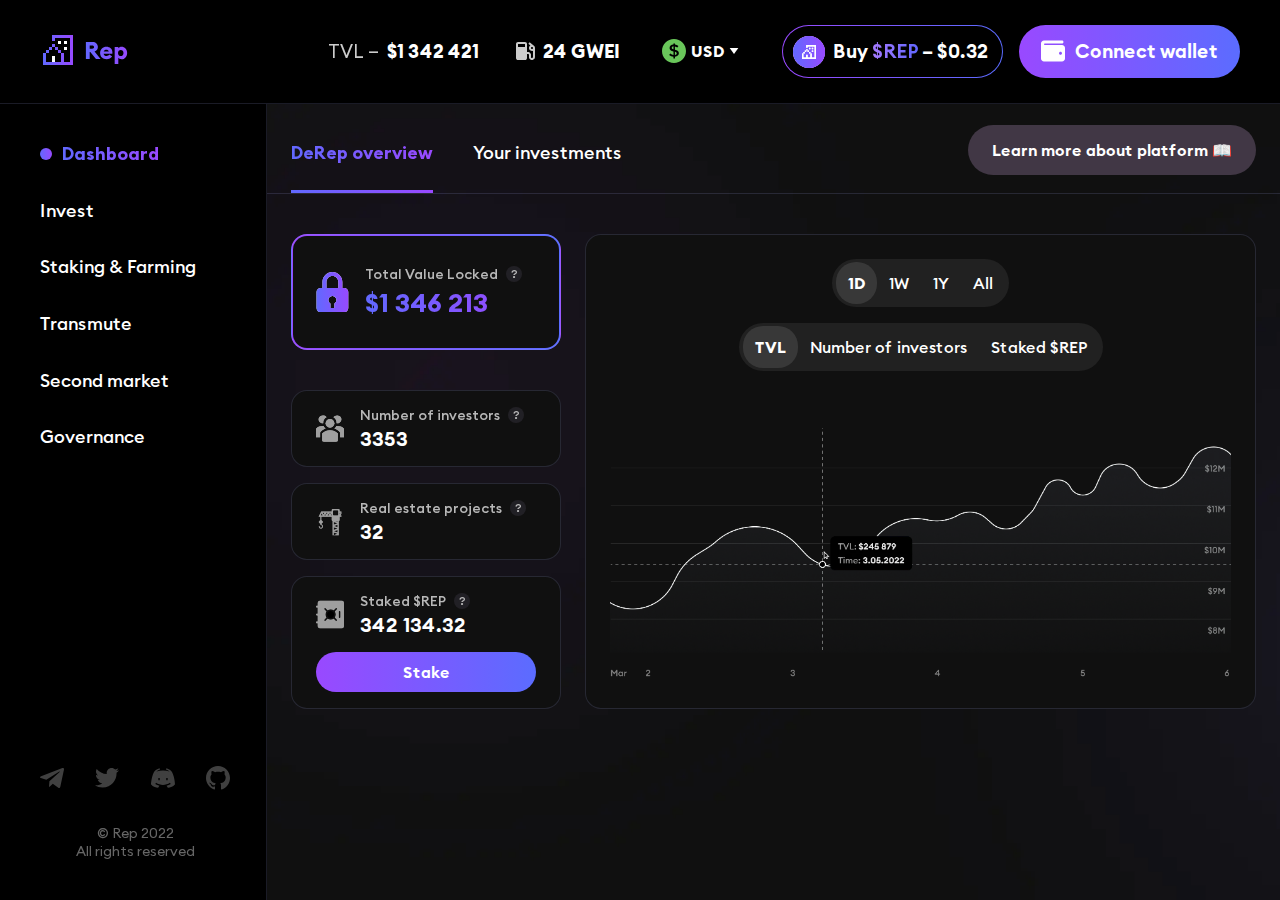
==== commit 1882d66a: "Main street base end" ====
--- a/index.html
+++ b/index.html
@@ -5,7 +5,7 @@
 	<meta charset="UTF-8">
 	<meta http-equiv="X-UA-Compatible" content="IE=edge">
 	<meta name="viewport" content="width=device-width, initial-scale=1.0">
-	<link rel="stylesheet" href="./css/style.min.css?_v=20221016131717">
+	<link rel="stylesheet" href="./css/style.min.css?_v=20221016152351">
 	<title>Dashboard</title>
 </head>
 
@@ -283,6 +283,6 @@
 			</div>
 		</div>
 	</main>	
-	<script src="./js/app.min.js?_v=20221016131717"></script>
+	<script src="./js/app.min.js?_v=20221016152351"></script>
 </body>
 </html>--- a/css/style.min.css
+++ b/css/style.min.css
@@ -1 +1 @@
-:root{--error-color:#FF4646;--hover-color:#5B6CFF;--table-cnt-width:auto;--slider-width:auto}/*! normalize.css v8.0.1 | MIT License | github.com/necolas/normalize.css */html{line-height:1.15;-webkit-text-size-adjust:100%}body{margin:0}main{display:block}h1{font-size:2em;margin:.67em 0}hr{-webkit-box-sizing:content-box;box-sizing:content-box;height:0;overflow:visible}pre{font-family:monospace,monospace;font-size:1em}a{background-color:transparent}abbr[title]{border-bottom:none;text-decoration:underline;-webkit-text-decoration:underline dotted;text-decoration:underline dotted}b,strong{font-weight:bolder}code,kbd,samp{font-family:monospace,monospace;font-size:1em}small{font-size:80%}sub,sup{font-size:75%;line-height:0;position:relative;vertical-align:baseline}sub{bottom:-.25em}sup{top:-.5em}img{border-style:none}button,input,optgroup,select,textarea{font-family:inherit;font-size:100%;line-height:1.15;margin:0}button,input{overflow:visible}button,select{text-transform:none}[type=button],[type=reset],[type=submit],button{-webkit-appearance:button}[type=button]::-moz-focus-inner,[type=reset]::-moz-focus-inner,[type=submit]::-moz-focus-inner,button::-moz-focus-inner{border-style:none;padding:0}[type=button]:-moz-focusring,[type=reset]:-moz-focusring,[type=submit]:-moz-focusring,button:-moz-focusring{outline:1px dotted ButtonText}fieldset{padding:.35em .75em .625em}legend{-webkit-box-sizing:border-box;box-sizing:border-box;color:inherit;display:table;max-width:100%;padding:0;white-space:normal}progress{vertical-align:baseline}textarea{overflow:auto}[type=checkbox],[type=radio]{-webkit-box-sizing:border-box;box-sizing:border-box;padding:0}[type=number]::-webkit-inner-spin-button,[type=number]::-webkit-outer-spin-button{height:auto}[type=search]{-webkit-appearance:textfield;outline-offset:-2px}[type=search]::-webkit-search-decoration{-webkit-appearance:none}::-webkit-file-upload-button{-webkit-appearance:button;font:inherit}details{display:block}summary{display:list-item}template{display:none}[hidden]{display:none}@font-face{font-family:EuclidCircularB;font-display:swap;src:url(../fonts/EuclidCircularB-Medium.woff2) format("woff2"),url(../fonts/EuclidCircularB-Medium.woff) format("woff"),url(../fonts/EuclidCircularB-Medium.ttf) format("ttf");font-weight:500;font-style:normal}@font-face{font-family:EuclidCircularB;font-display:swap;src:url(../fonts/EuclidCircularB-Bold.woff2) format("woff2"),url(../fonts/EuclidCircularB-Bold.woff) format("woff"),url(../fonts/EuclidCircularB-Bold.ttf) format("ttf");font-weight:700;font-style:normal}@font-face{font-family:EuclidCircularB;font-display:swap;src:url(../fonts/EuclidCircularB-Regular.woff2) format("woff2"),url(../fonts/EuclidCircularB-Regular.woff) format("woff"),url(../fonts/EuclidCircularB-Regular.ttf) format("ttf");font-weight:400;font-style:normal}@font-face{font-family:EuclidCircularB;font-display:swap;src:url(../fonts/EuclidCircularB-SemiBold.woff2) format("woff2"),url(../fonts/EuclidCircularB-SemiBold.woff) format("woff"),url(../fonts/EuclidCircularB-SemiBold.ttf) format("ttf");font-weight:600;font-style:normal}@font-face{font-family:swiper-icons;src:url("data:application/font-woff;charset=utf-8;base64, [base64]//wADZ2x5ZgAAAywAAADMAAAD2MHtryVoZWFkAAABbAAAADAAAAA2E2+eoWhoZWEAAAGcAAAAHwAAACQC9gDzaG10eAAAAigAAAAZAAAArgJkABFsb2NhAAAC0AAAAFoAAABaFQAUGG1heHAAAAG8AAAAHwAAACAAcABAbmFtZQAAA/gAAAE5AAACXvFdBwlwb3N0AAAFNAAAAGIAAACE5s74hXjaY2BkYGAAYpf5Hu/j+W2+MnAzMYDAzaX6QjD6/4//Bxj5GA8AuRwMYGkAPywL13jaY2BkYGA88P8Agx4j+/8fQDYfA1AEBWgDAIB2BOoAeNpjYGRgYNBh4GdgYgABEMnIABJzYNADCQAACWgAsQB42mNgYfzCOIGBlYGB0YcxjYGBwR1Kf2WQZGhhYGBiYGVmgAFGBiQQkOaawtDAoMBQxXjg/wEGPcYDDA4wNUA2CCgwsAAAO4EL6gAAeNpj2M0gyAACqxgGNWBkZ2D4/wMA+xkDdgAAAHjaY2BgYGaAYBkGRgYQiAHyGMF8FgYHIM3DwMHABGQrMOgyWDLEM1T9/w8UBfEMgLzE////P/5//f/V/xv+r4eaAAeMbAxwIUYmIMHEgKYAYjUcsDAwsLKxc3BycfPw8jEQA/[base64]/uznmfPFBNODM2K7MTQ45YEAZqGP81AmGGcF3iPqOop0r1SPTaTbVkfUe4HXj97wYE+yNwWYxwWu4v1ugWHgo3S1XdZEVqWM7ET0cfnLGxWfkgR42o2PvWrDMBSFj/IHLaF0zKjRgdiVMwScNRAoWUoH78Y2icB/yIY09An6AH2Bdu/UB+yxopYshQiEvnvu0dURgDt8QeC8PDw7Fpji3fEA4z/PEJ6YOB5hKh4dj3EvXhxPqH/SKUY3rJ7srZ4FZnh1PMAtPhwP6fl2PMJMPDgeQ4rY8YT6Gzao0eAEA409DuggmTnFnOcSCiEiLMgxCiTI6Cq5DZUd3Qmp10vO0LaLTd2cjN4fOumlc7lUYbSQcZFkutRG7g6JKZKy0RmdLY680CDnEJ+UMkpFFe1RN7nxdVpXrC4aTtnaurOnYercZg2YVmLN/d/gczfEimrE/fs/bOuq29Zmn8tloORaXgZgGa78yO9/cnXm2BpaGvq25Dv9S4E9+5SIc9PqupJKhYFSSl47+Qcr1mYNAAAAeNptw0cKwkAAAMDZJA8Q7OUJvkLsPfZ6zFVERPy8qHh2YER+3i/BP83vIBLLySsoKimrqKqpa2hp6+jq6RsYGhmbmJqZSy0sraxtbO3sHRydnEMU4uR6yx7JJXveP7WrDycAAAAAAAH//wACeNpjYGRgYOABYhkgZgJCZgZNBkYGLQZtIJsFLMYAAAw3ALgAeNolizEKgDAQBCchRbC2sFER0YD6qVQiBCv/H9ezGI6Z5XBAw8CBK/m5iQQVauVbXLnOrMZv2oLdKFa8Pjuru2hJzGabmOSLzNMzvutpB3N42mNgZGBg4GKQYzBhYMxJLMlj4GBgAYow/P/PAJJhLM6sSoWKfWCAAwDAjgbRAAB42mNgYGBkAIIbCZo5IPrmUn0hGA0AO8EFTQAA") format("woff");font-weight:400;font-style:normal}:root{--swiper-theme-color:#007aff}.swiper{margin-left:auto;margin-right:auto;position:relative;overflow:hidden;list-style:none;padding:0;z-index:1}.swiper-vertical>.swiper-wrapper{-webkit-box-orient:vertical;-webkit-box-direction:normal;-ms-flex-direction:column;flex-direction:column}.swiper-wrapper{position:relative;width:100%;height:100%;z-index:1;display:-webkit-box;display:-ms-flexbox;display:flex;-webkit-transition-property:-webkit-transform;transition-property:-webkit-transform;-o-transition-property:transform;transition-property:transform;transition-property:transform,-webkit-transform;-webkit-box-sizing:content-box;box-sizing:content-box}.swiper-android .swiper-slide,.swiper-wrapper{-webkit-transform:translate3d(0,0,0);transform:translate3d(0,0,0)}.swiper-pointer-events{-ms-touch-action:pan-y;touch-action:pan-y}.swiper-pointer-events.swiper-vertical{-ms-touch-action:pan-x;touch-action:pan-x}.swiper-slide{-ms-flex-negative:0;flex-shrink:0;width:100%;height:100%;position:relative;-webkit-transition-property:-webkit-transform;transition-property:-webkit-transform;-o-transition-property:transform;transition-property:transform;transition-property:transform,-webkit-transform}.swiper-slide-invisible-blank{visibility:hidden}.swiper-autoheight,.swiper-autoheight .swiper-slide{height:auto}.swiper-autoheight .swiper-wrapper{-webkit-box-align:start;-ms-flex-align:start;align-items:flex-start;-webkit-transition-property:height,-webkit-transform;transition-property:height,-webkit-transform;-o-transition-property:transform,height;transition-property:transform,height;transition-property:transform,height,-webkit-transform}.swiper-backface-hidden .swiper-slide{-webkit-transform:translateZ(0);transform:translateZ(0);-webkit-backface-visibility:hidden;backface-visibility:hidden}.swiper-3d,.swiper-3d.swiper-css-mode .swiper-wrapper{-webkit-perspective:1200px;perspective:1200px}.swiper-3d .swiper-cube-shadow,.swiper-3d .swiper-slide,.swiper-3d .swiper-slide-shadow,.swiper-3d .swiper-slide-shadow-bottom,.swiper-3d .swiper-slide-shadow-left,.swiper-3d .swiper-slide-shadow-right,.swiper-3d .swiper-slide-shadow-top,.swiper-3d .swiper-wrapper{-webkit-transform-style:preserve-3d;transform-style:preserve-3d}.swiper-3d .swiper-slide-shadow,.swiper-3d .swiper-slide-shadow-bottom,.swiper-3d .swiper-slide-shadow-left,.swiper-3d .swiper-slide-shadow-right,.swiper-3d .swiper-slide-shadow-top{position:absolute;left:0;top:0;width:100%;height:100%;pointer-events:none;z-index:10}.swiper-3d .swiper-slide-shadow{background:rgba(0,0,0,.15)}.swiper-3d .swiper-slide-shadow-left{background-image:-webkit-gradient(linear,right top,left top,from(rgba(0,0,0,.5)),to(rgba(0,0,0,0)));background-image:-o-linear-gradient(right,rgba(0,0,0,.5),rgba(0,0,0,0));background-image:linear-gradient(to left,rgba(0,0,0,.5),rgba(0,0,0,0))}.swiper-3d .swiper-slide-shadow-right{background-image:-webkit-gradient(linear,left top,right top,from(rgba(0,0,0,.5)),to(rgba(0,0,0,0)));background-image:-o-linear-gradient(left,rgba(0,0,0,.5),rgba(0,0,0,0));background-image:linear-gradient(to right,rgba(0,0,0,.5),rgba(0,0,0,0))}.swiper-3d .swiper-slide-shadow-top{background-image:-webkit-gradient(linear,left bottom,left top,from(rgba(0,0,0,.5)),to(rgba(0,0,0,0)));background-image:-o-linear-gradient(bottom,rgba(0,0,0,.5),rgba(0,0,0,0));background-image:linear-gradient(to top,rgba(0,0,0,.5),rgba(0,0,0,0))}.swiper-3d .swiper-slide-shadow-bottom{background-image:-webkit-gradient(linear,left top,left bottom,from(rgba(0,0,0,.5)),to(rgba(0,0,0,0)));background-image:-o-linear-gradient(top,rgba(0,0,0,.5),rgba(0,0,0,0));background-image:linear-gradient(to bottom,rgba(0,0,0,.5),rgba(0,0,0,0))}.swiper-css-mode>.swiper-wrapper{overflow:auto;scrollbar-width:none;-ms-overflow-style:none}.swiper-css-mode>.swiper-wrapper::-webkit-scrollbar{display:none}.swiper-css-mode>.swiper-wrapper>.swiper-slide{scroll-snap-align:start start}.swiper-horizontal.swiper-css-mode>.swiper-wrapper{-ms-scroll-snap-type:x mandatory;scroll-snap-type:x mandatory}.swiper-vertical.swiper-css-mode>.swiper-wrapper{-ms-scroll-snap-type:y mandatory;scroll-snap-type:y mandatory}.swiper-centered>.swiper-wrapper::before{content:"";-ms-flex-negative:0;flex-shrink:0;-webkit-box-ordinal-group:10000;-ms-flex-order:9999;order:9999}.swiper-centered.swiper-horizontal>.swiper-wrapper>.swiper-slide:first-child{-webkit-margin-start:var(--swiper-centered-offset-before);margin-inline-start:var(--swiper-centered-offset-before)}.swiper-centered.swiper-horizontal>.swiper-wrapper::before{height:100%;width:var(--swiper-centered-offset-after)}.swiper-centered.swiper-vertical>.swiper-wrapper>.swiper-slide:first-child{-webkit-margin-before:var(--swiper-centered-offset-before);margin-block-start:var(--swiper-centered-offset-before)}.swiper-centered.swiper-vertical>.swiper-wrapper::before{width:100%;height:var(--swiper-centered-offset-after)}.swiper-centered>.swiper-wrapper>.swiper-slide{scroll-snap-align:center center}.container{display:-webkit-box;display:-ms-flexbox;display:flex;-webkit-box-orient:vertical;-webkit-box-direction:normal;-ms-flex-direction:column;flex-direction:column;min-width:320px;min-height:100vh;background-color:#1e1e26}.header{display:-webkit-box;display:-ms-flexbox;display:flex;-webkit-box-align:center;-ms-flex-align:center;align-items:center;gap:40px;background-color:#000;border-bottom:1px solid rgba(173,182,255,.15);height:104px;padding:0 60px}.header__logo{margin-right:auto}.header__logo img{width:88px}.header__params{display:-webkit-box;display:-ms-flexbox;display:flex;-webkit-box-align:center;-ms-flex-align:center;align-items:center;gap:40px}.header__params-item{display:-webkit-box;display:-ms-flexbox;display:flex;-webkit-box-align:center;-ms-flex-align:center;align-items:center;gap:8px;font-size:20px;color:#fff;white-space:nowrap}.header__params-title{opacity:.8}.header__params-value{font-weight:700}.header__params-img{opacity:.8}.header__cta{display:-webkit-box;display:-ms-flexbox;display:flex;-webkit-box-align:center;-ms-flex-align:center;align-items:center;gap:16px}.header__cta-item{position:relative}.header__cta-btn{display:-webkit-box;display:-ms-flexbox;display:flex;-webkit-box-align:center;-ms-flex-align:center;align-items:center;gap:8px;background-image:-webkit-gradient(linear,left top,right top,from(#9949ff),to(#5b6cff));background-image:-o-linear-gradient(left,#9949ff,#5b6cff);background-image:linear-gradient(to right,#9949ff,#5b6cff);border:none;height:56px;border-radius:28px;position:relative;cursor:pointer;white-space:nowrap;padding:12px 16px 12px 12px}.header__cta-btn::before{content:"";position:absolute;top:1px;left:1px;width:calc(100% - 2px);height:calc(100% - 2px);border-radius:28px;background-color:#000;z-index:2}.header__cta-btn-content{color:#fff;position:relative;font-size:20px;font-weight:600;z-index:3}.header__cta-btn-content span{background:-webkit-gradient(linear,left top,right top,from(#a67aff),to(#6267ff));background:-o-linear-gradient(left,#a67aff,#6267ff);background:linear-gradient(to right,#a67aff,#6267ff);-webkit-background-clip:text;-webkit-text-fill-color:transparent}.header__cta-btn img{position:relative;z-index:3}.header__cta-error{font-size:20px;font-weight:600;color:var(--error-color)}.header__buy-btn{gap:8px}.header__wallet-btn{gap:10px;padding:0 24px}.header__wallet-btn::before{display:none}.header__wallet-btn.active::before{display:block}.header__wallet-btn.hidden{display:none}.header__wallet-btn img{width:24px}.header__cta-item-dropdown{display:-webkit-box;display:-ms-flexbox;display:flex;-webkit-box-orient:vertical;-webkit-box-direction:normal;-ms-flex-direction:column;flex-direction:column;gap:16px;font-size:16px;font-weight:500;background-color:#000;border-radius:19px;border:#191e29 3px solid;width:100%;position:absolute;top:70px;left:0;visibility:hidden;opacity:0;z-index:-1;-webkit-transition:all .2s;-o-transition:all .2s;transition:all .2s;-webkit-transform:translateY(-10px);-ms-transform:translateY(-10px);transform:translateY(-10px);padding:24px;margin:0}.header__cta-item-dropdown::before{content:"";display:block;width:100%;height:14px;position:absolute;top:-17px;left:0}.header__cta-item-dropdown_single{text-align:center;padding:14px 24px}.header__cta-item-dropdown li{width:100%}.header__cta-item-dropdown a{text-decoration:none;color:#fff;width:100%;-webkit-transition:all .1s;-o-transition:all .1s;transition:all .1s}.header__cta-item-dropdown a:hover{color:var(--hover-color)}.header__cta-item:hover .header__cta-item-dropdown{visibility:visible;opacity:1;z-index:1;-webkit-transform:translateY(0);-ms-transform:translateY(0);transform:translateY(0)}.navigation{-webkit-box-flex:0;-ms-flex:none;flex:none;background-color:#000;border-right:1px solid rgba(173,182,255,.15);padding:40px 80px 50px 60px}.navigation__bottom{width:190px;position:fixed;bottom:40px}.main{display:-webkit-box;display:-ms-flexbox;display:flex;-webkit-box-align:stretch;-ms-flex-align:stretch;align-items:stretch;-webkit-box-flex:1;-ms-flex:1;flex:1}.main-menu ul{display:-webkit-box;display:-ms-flexbox;display:flex;-webkit-box-orient:vertical;-webkit-box-direction:normal;-ms-flex-direction:column;flex-direction:column;gap:48px;padding:0;margin:0 0 50px}.main-menu_mobile ul{-webkit-box-align:center;-ms-flex-align:center;align-items:center;gap:2.8vh;-webkit-transform:translateY(50px);-ms-transform:translateY(50px);transform:translateY(50px);-webkit-transition:all .5s;-o-transition:all .5s;transition:all .5s;padding:35px 0 42px;margin:0}.mobile-menu.active .main-menu_mobile ul{-webkit-transform:translateY(0);-ms-transform:translateY(0);transform:translateY(0)}.main-menu__item{font-size:20px;font-weight:500}.main-menu__item a{color:#fff;text-decoration:none;-webkit-transition:all .1s;-o-transition:all .1s;transition:all .1s}.main-menu__item a:hover{color:var(--hover-color)}.main-menu__item.active{display:-webkit-box;display:-ms-flexbox;display:flex;-webkit-box-align:center;-ms-flex-align:center;align-items:center;gap:10px;font-weight:700}.main-menu__item.active::before{content:"";width:12px;height:12px;border-radius:50%;background:-o-linear-gradient(182.83deg,#9949ff 0,#5b6cff 110.14%),-o-linear-gradient(182.83deg,#8349ff 0,#ff5bdb 110.14%);background:linear-gradient(267.17deg,#9949ff 0,#5b6cff 110.14%),linear-gradient(267.17deg,#8349ff 0,#ff5bdb 110.14%)}.main-menu__item.active a{background:-o-linear-gradient(183deg,#9949ff 0,#5b6cff 110.14%);background:linear-gradient(267deg,#9949ff 0,#5b6cff 110.14%);-webkit-background-clip:text;-webkit-text-fill-color:transparent}.main-menu_mobile .main-menu__item.active::before{display:none}.select{position:relative}.select__button{display:-webkit-box;display:-ms-flexbox;display:flex;-webkit-box-align:center;-ms-flex-align:center;align-items:center;color:#fff}.select__button::after{content:"";-webkit-transition:all .2s;-o-transition:all .2s;transition:all .2s}.select:not(.disabled) .select__button:hover::after{-webkit-transform:rotate(.5turn) translateY(1px);-ms-transform:rotate(.5turn) translateY(1px);transform:rotate(.5turn) translateY(1px)}.select.disabled .select__button{cursor:auto}.select_small .select__button{background:0 0;border:none;font-size:20px;font-weight:700;gap:5px;cursor:pointer}.select_small .select__button::after{content:"";width:10px;height:8px;background:url(../img/dropdown-arrow.svg) no-repeat center;background-size:contain}.select_regular .select__button{display:-webkit-box;display:-ms-flexbox;display:flex;-webkit-box-align:center;-ms-flex-align:center;align-items:center;-webkit-box-pack:justify;-ms-flex-pack:justify;justify-content:space-between;height:56px;width:100%;min-width:200px;border-radius:28px;border:0;background-color:#212121;border:#212121 1px solid;font-size:20px;color:#fff;outline:0;-webkit-transition:all .1s;-o-transition:all .1s;transition:all .1s;cursor:pointer;padding:0 24px}.select_regular .select__button::after{content:"";width:12px;height:7px;background:url(../img/dropdown-arrow_gray.svg) no-repeat center;-webkit-transition:all .2s;-o-transition:all .2s;transition:all .2s}.select_regular .select__button::-webkit-input-placeholder{opacity:.4}.select_regular .select__button::-moz-placeholder{opacity:.4}.select_regular .select__button:-ms-input-placeholder{opacity:.4}.select_regular .select__button::-ms-input-placeholder{opacity:.4}.select_regular .select__button::placeholder{opacity:.4}.select_regular .select__button:focus{border:#306fdb 1px solid}.select__dropdown{display:-webkit-box;display:-ms-flexbox;display:flex;-webkit-box-orient:vertical;-webkit-box-direction:normal;-ms-flex-direction:column;flex-direction:column;gap:16px;font-size:16px;font-weight:500;background-color:#000;border-radius:19px;border:#191e29 3px solid;width:100%;min-width:-webkit-fit-content;min-width:-moz-fit-content;min-width:fit-content;position:absolute;top:70px;left:0;visibility:hidden;opacity:0;z-index:-1;-webkit-transition:all .2s;-o-transition:all .2s;transition:all .2s;-webkit-transform:translateY(-10px);-ms-transform:translateY(-10px);transform:translateY(-10px);padding:24px;margin:0}.select__dropdown::before{content:"";display:block;width:100%;height:14px;position:absolute;top:-17px;left:0}.select__dropdown_single{text-align:center;padding:14px 24px}.select__dropdown li{display:-webkit-box;display:-ms-flexbox;display:flex;-webkit-box-align:center;-ms-flex-align:center;align-items:center;gap:8px;width:100%;list-style:none;font-weight:500;font-size:20px;color:#fff;cursor:pointer}.select__dropdown li img{width:24px}.select__dropdown a{text-decoration:none;color:#fff;width:100%;-webkit-transition:all .1s;-o-transition:all .1s;transition:all .1s}.select__dropdown a:hover{color:var(--hover-color)}.select_small .select__dropdown{top:40px}.select_small .select__dropdown_mobile{top:0}.select:not(.disabled):hover .select__dropdown{visibility:visible;opacity:1;z-index:999;-webkit-transform:translateY(0);-ms-transform:translateY(0);transform:translateY(0)}.select:hover .select__dropdown_mobile{-webkit-transform:translateY(-100%);-ms-transform:translateY(-100%);transform:translateY(-100%)}.no-webp .content{background:url(../img/content-bg.jpg) no-repeat top}.content{-webkit-box-flex:1;-ms-flex:auto;flex:auto;background-size:cover;padding-bottom:60px}.content_no-header{padding-top:56px}.content__header{display:-webkit-box;display:-ms-flexbox;display:flex;-webkit-box-align:end;-ms-flex-align:end;align-items:flex-end;height:90px;border-bottom:1px solid rgba(173,182,255,.1490196078);margin-bottom:56px}.content__header-cnt{display:-webkit-box;display:-ms-flexbox;display:flex;-webkit-box-pack:justify;-ms-flex-pack:justify;justify-content:space-between}.content__header-btn{display:-webkit-box;display:-ms-flexbox;display:flex;-webkit-box-align:center;-ms-flex-align:center;align-items:center;height:56px;background-color:#413745;font-weight:600;font-size:20px;color:#fff;border:none;border-radius:28px;position:relative;top:-18px;cursor:pointer;padding:0 24px}.page-tabs{display:-webkit-box;display:-ms-flexbox;display:flex;gap:40px;position:relative}.page-tabs__item{display:-webkit-box;display:-ms-flexbox;display:flex;-webkit-box-orient:vertical;-webkit-box-direction:normal;-ms-flex-direction:column;flex-direction:column;-webkit-box-pack:justify;-ms-flex-pack:justify;justify-content:space-between;font-weight:500;font-size:20px;text-decoration:none;color:#fff;cursor:pointer;-webkit-transition:all .1s;-o-transition:all .1s;transition:all .1s;padding-bottom:26px}.page-tabs__item:hover{color:var(--hover-color)}.page-tabs__item.active{font-weight:700;background:-o-linear-gradient(182.83deg,#9949ff 0,#5b6cff 110.14%);background:linear-gradient(267.17deg,#9949ff 0,#5b6cff 110.14%);-webkit-background-clip:text;-webkit-text-fill-color:transparent;cursor:auto}.page-tabs__item.active::after{content:"";width:100%;height:3px;background:-o-linear-gradient(182.83deg,#9949ff 0,#5b6cff 110.14%),#fff;background:linear-gradient(267.17deg,#9949ff 0,#5b6cff 110.14%),#fff;margin-bottom:-26px}.dashboard{margin-bottom:80px}.dashboard__content{display:-webkit-box;display:-ms-flexbox;display:flex;gap:40px}.dashboard__widgets{display:-webkit-box;display:-ms-flexbox;display:flex;-webkit-box-orient:vertical;-webkit-box-direction:normal;-ms-flex-direction:column;flex-direction:column;-webkit-box-pack:justify;-ms-flex-pack:justify;justify-content:space-between;-webkit-box-flex:0;-ms-flex:none;flex:none;gap:16px;width:270px}.dashboard__widget{display:-webkit-box;display:-ms-flexbox;display:flex;-webkit-box-align:center;-ms-flex-align:center;align-items:center;gap:16px;background-color:#101010;border:1px solid rgba(173,182,255,.1490196078);border-radius:16px;width:100%;position:relative;padding:16px 24px}.dashboard__widget_vert{display:-webkit-box;display:-ms-flexbox;display:flex;-webkit-box-orient:vertical;-webkit-box-direction:normal;-ms-flex-direction:column;flex-direction:column;-webkit-box-align:start;-ms-flex-align:start;align-items:flex-start;gap:16px}.dashboard__widget-content{display:-webkit-box;display:-ms-flexbox;display:flex;-webkit-box-orient:vertical;-webkit-box-direction:normal;-ms-flex-direction:column;flex-direction:column;gap:4px;position:relative;z-index:3}.dashboard__widget-container{display:-webkit-box;display:-ms-flexbox;display:flex;-webkit-box-align:center;-ms-flex-align:center;align-items:center;gap:16px}.dashboard__widget_primary .dashboard__widget-content{gap:6px}.dashboard__widget-icon{position:relative;z-index:3}.dashboard__widget-title{display:-webkit-box;display:-ms-flexbox;display:flex;-webkit-box-align:center;-ms-flex-align:center;align-items:center;gap:8px;font-weight:500;font-size:16px;opacity:.7;color:#fff}.dashboard__widget-value{display:-webkit-box;display:-ms-flexbox;display:flex;-webkit-box-align:center;-ms-flex-align:center;align-items:center;gap:6px;font-weight:600;font-size:24px;color:#fff}.dashboard__widget_primary .dashboard__widget-value{font-weight:700;font-size:32px;background:-o-linear-gradient(182.83deg,#9949ff 0,#5b6cff 110.14%);background:linear-gradient(267.17deg,#9949ff 0,#5b6cff 110.14%);-webkit-background-clip:text;-webkit-text-fill-color:transparent;background-clip:text;text-fill-color:transparent}.dashboard__widget_primary{background-image:-webkit-gradient(linear,left top,right top,from(#9949ff),to(#5b6cff));background-image:-o-linear-gradient(left,#9949ff,#5b6cff);background-image:linear-gradient(to right,#9949ff,#5b6cff);height:127px;margin-bottom:24px}.dashboard__widget_primary::before{content:"";position:absolute;top:1px;left:1px;width:calc(100% - 2px);height:calc(100% - 2px);border-radius:14px;background-color:#101010;z-index:2}.dashboard__viewbox{display:-webkit-box;display:-ms-flexbox;display:flex;-webkit-box-orient:vertical;-webkit-box-direction:normal;-ms-flex-direction:column;flex-direction:column;-webkit-box-pack:justify;-ms-flex-pack:justify;justify-content:space-between;-webkit-box-flex:1;-ms-flex:auto;flex:auto;border-radius:16px;background-color:#101010;border:rgba(173,182,255,.1490196078) 1px solid;padding:32px}.dashboard__viewbox-header{display:-webkit-box;display:-ms-flexbox;display:flex;-webkit-box-align:center;-ms-flex-align:center;align-items:center;-webkit-box-pack:justify;-ms-flex-pack:justify;justify-content:space-between;margin-bottom:32px}.dashboard__viewbox-content{width:100%;overflow-x:scroll}.dashboard__viewbox-content::-webkit-scrollbar{display:none}.dashboard__viewbox-content img{width:100%}.text-link{position:relative;font-weight:500;font-size:16px;background:-o-linear-gradient(bottom,rgba(255,255,255,.3),rgba(255,255,255,.3)),-o-linear-gradient(182.83deg,#9949ff 0,#5b6cff 110.14%);background:linear-gradient(0deg,rgba(255,255,255,.3),rgba(255,255,255,.3)),linear-gradient(267.17deg,#9949ff 0,#5b6cff 110.14%);-webkit-background-clip:text;-webkit-text-fill-color:transparent;background-clip:text;text-fill-color:transparent}.text-link:after{content:"";height:1px;width:100%;background:-o-linear-gradient(bottom,rgba(255,255,255,.3),rgba(255,255,255,.3)),-o-linear-gradient(182.83deg,#9949ff 0,#5b6cff 110.14%);background:linear-gradient(0deg,rgba(255,255,255,.3),rgba(255,255,255,.3)),linear-gradient(267.17deg,#9949ff 0,#5b6cff 110.14%);position:absolute;left:0;bottom:0}.filter{display:-webkit-box;display:-ms-flexbox;display:flex;-webkit-box-align:center;-ms-flex-align:center;align-items:center;height:48px;width:-webkit-fit-content;width:-moz-fit-content;width:fit-content;background-color:#212121;border-radius:24px;padding:4px}.filter__input{visibility:hidden;opacity:0;z-index:-1;width:1px;height:1px;position:absolute}.filter__button{display:-webkit-box;display:-ms-flexbox;display:flex;-webkit-box-align:center;-ms-flex-align:center;align-items:center;-webkit-box-pack:center;-ms-flex-pack:center;justify-content:center;border-radius:20px;font-weight:500;font-size:16px;color:#fff;cursor:pointer;white-space:nowrap;padding:12px}.filter__input:checked+.filter__button{background-color:#383838;font-weight:700;cursor:auto}.menu-button{-webkit-box-flex:0;-ms-flex:none;flex:none;width:40px;height:40px;border-radius:50%;border:none;background:#3e3e3e url(../img/menu-icon.svg) no-repeat center;cursor:pointer}.menu-button.active{background-image:url(../img/menu-close-icon.svg)}.mobile-menu{display:-webkit-box;display:-ms-flexbox;display:flex;-webkit-box-orient:vertical;-webkit-box-direction:normal;-ms-flex-direction:column;flex-direction:column;-webkit-box-pack:justify;-ms-flex-pack:justify;justify-content:space-between;width:100%;height:calc(100vh - 70px);background-color:#000;position:fixed;bottom:0;left:0;visibility:hidden;opacity:0;-webkit-transition:all .3s;-o-transition:all .3s;transition:all .3s;z-index:-1}.mobile-menu.active{visibility:visible;opacity:1;z-index:999}.mobile-menu__params{display:-webkit-box;display:-ms-flexbox;display:flex;-webkit-box-orient:vertical;-webkit-box-direction:normal;-ms-flex-direction:column;flex-direction:column;-webkit-box-align:center;-ms-flex-align:center;align-items:center;gap:20px;background-color:#141221;padding:22px 0}.mobile-menu__params-item{display:-webkit-box;display:-ms-flexbox;display:flex;-webkit-box-align:center;-ms-flex-align:center;align-items:center;gap:8px;font-size:16px;color:#fff;white-space:nowrap}.mobile-menu__params-title{opacity:.8}.mobile-menu__params-value{font-weight:700}.mobile-menu__params-img{opacity:.8}.mobile-menu__cta-item{position:relative}.mobile-menu__cta-item-dropdown{display:-webkit-box;display:-ms-flexbox;display:flex;-webkit-box-orient:vertical;-webkit-box-direction:normal;-ms-flex-direction:column;flex-direction:column;gap:16px;font-size:16px;font-weight:500;background-color:#000;border-radius:19px;border:#191e29 3px solid;width:100%;position:absolute;top:70px;left:0;visibility:hidden;opacity:0;z-index:-1;-webkit-transition:all .2s;-o-transition:all .2s;transition:all .2s;-webkit-transform:translateY(-10px);-ms-transform:translateY(-10px);transform:translateY(-10px);padding:24px;margin:0}.mobile-menu__cta-item-dropdown::before{content:"";display:block;width:100%;height:14px;position:absolute;top:-17px;left:0}.mobile-menu__cta-item-dropdown_single{text-align:center;padding:14px 24px}.mobile-menu__cta-item-dropdown li{width:100%}.mobile-menu__cta-item-dropdown a{text-decoration:none;color:#fff;width:100%;-webkit-transition:all .1s;-o-transition:all .1s;transition:all .1s}.mobile-menu__cta-item-dropdown a:hover{color:var(--hover-color)}.mobile-menu__buy-btn{display:-webkit-box;display:-ms-flexbox;display:flex;-webkit-box-align:center;-ms-flex-align:center;align-items:center;gap:8px;background-image:-webkit-gradient(linear,left top,right top,from(#9949ff),to(#5b6cff));background-image:-o-linear-gradient(left,#9949ff,#5b6cff);background-image:linear-gradient(to right,#9949ff,#5b6cff);border:none;height:40px;border-radius:28px;position:relative;cursor:pointer;white-space:nowrap;padding:3px 16px 3px 3px}.mobile-menu__buy-btn::before{content:"";position:absolute;top:1px;left:1px;width:calc(100% - 2px);height:calc(100% - 2px);border-radius:28px;background-color:#141221;z-index:2}.mobile-menu__buy-btn-content{color:#fff;position:relative;font-size:16px;font-weight:600;z-index:3}.mobile-menu__buy-btn-content span{background-image:-webkit-gradient(linear,left top,right top,from(#c580cf),to(#9269d2));background-image:-o-linear-gradient(left,#c580cf,#9269d2);background-image:linear-gradient(to right,#c580cf,#9269d2);-webkit-background-clip:text;-webkit-text-fill-color:transparent}.mobile-menu__buy-btn img{position:relative;z-index:3}.mobile-menu__cta-error{font-size:20px;font-weight:600;color:var(--error-color)}.page-title{color:#fff;font-weight:600;font-size:32px;margin:0 0 32px}.cards-gallery__header{display:-webkit-box;display:-ms-flexbox;display:flex;-webkit-box-align:center;-ms-flex-align:center;align-items:center;-webkit-box-pack:justify;-ms-flex-pack:justify;justify-content:space-between;margin-bottom:32px}.cards-gallery__header .page-title{margin:0}.cards-gallery__content{display:-ms-grid;display:grid;gap:24px}.cards-gallery__content_4col{-ms-grid-columns:(1fr)[4];grid-template-columns:repeat(4,1fr)}.cards-gallery__empty{display:-webkit-box;display:-ms-flexbox;display:flex;-webkit-box-align:center;-ms-flex-align:center;align-items:center;-webkit-box-pack:center;-ms-flex-pack:center;justify-content:center;-webkit-box-orient:vertical;-webkit-box-direction:normal;-ms-flex-direction:column;flex-direction:column;border:1px solid #282934;border-radius:16px;grid-column:1/-1;height:238px;background:url(../img/empty-block-bg.svg) no-repeat 90% bottom}.cards-gallery__empty-title{font-weight:500;font-size:24px;line-height:1.5;color:#fff;text-align:center;margin:0 0 40px}.position-card__image{width:100%;border-radius:9px;margin-bottom:16px}.card{border-radius:16px;border:rgba(173,182,255,.1490196078) 1px solid;padding:24px}.card__title-block{display:-webkit-box;display:-ms-flexbox;display:flex;-webkit-box-align:center;-ms-flex-align:center;align-items:center;-webkit-box-pack:justify;-ms-flex-pack:justify;justify-content:space-between;margin-bottom:16px}.card__title{color:#fff;font-weight:700;font-size:20px;margin:0 0 4px}.card__subtitle{display:-webkit-box;display:-ms-flexbox;display:flex;-webkit-box-align:center;-ms-flex-align:center;align-items:center;gap:6px;font-weight:500;font-size:16px;color:#b7b7b7}.card__subtitle_badge::after{content:"";width:16px;height:16px;background:url(../img/success-badge.svg) no-repeat center;background-size:contain}.card__enter-btn{width:40px;height:40px;border:none;background:url(../img/enter-icon.svg) no-repeat center;background-size:contain;cursor:pointer}.card__params{display:-webkit-box;display:-ms-flexbox;display:flex;-webkit-box-orient:vertical;-webkit-box-direction:normal;-ms-flex-direction:column;flex-direction:column;gap:12px}.card__params-item{display:-webkit-box;display:-ms-flexbox;display:flex;-webkit-box-align:center;-ms-flex-align:center;align-items:center;-webkit-box-pack:justify;-ms-flex-pack:justify;justify-content:space-between}.card__params-item-name{display:-webkit-box;display:-ms-flexbox;display:flex;-webkit-box-align:center;-ms-flex-align:center;align-items:center;gap:4px;color:#fff;opacity:.7;font-weight:500;font-size:14px}.card__params-item-value{font-weight:700;font-size:16px;color:#fff}.card__params-item-value_primary{font-weight:700;font-size:20px;background:-o-linear-gradient(bottom,rgba(255,255,255,.2),rgba(255,255,255,.2)),-o-linear-gradient(182.83deg,#9949ff 0,#5b6cff 110.14%);background:linear-gradient(0deg,rgba(255,255,255,.2),rgba(255,255,255,.2)),linear-gradient(267.17deg,#9949ff 0,#5b6cff 110.14%);-webkit-background-clip:text;-webkit-text-fill-color:transparent;background-clip:text;text-fill-color:transparent}.social-links{display:-webkit-box;display:-ms-flexbox;display:flex;-webkit-box-align:center;-ms-flex-align:center;align-items:center;-webkit-box-pack:justify;-ms-flex-pack:justify;justify-content:space-between;width:100%;margin-bottom:32px}.social-links a{opacity:.25;-webkit-transition:all .1s;-o-transition:all .1s;transition:all .1s}.social-links a:hover{opacity:1}.copyrights{display:-webkit-box;display:-ms-flexbox;display:flex;-webkit-box-pack:center;-ms-flex-pack:center;justify-content:center;font-weight:400;font-size:16px;line-height:1.25;text-align:center;color:#fff;opacity:.4}.btn{display:-webkit-box;display:-ms-flexbox;display:flex;-webkit-box-align:center;-ms-flex-align:center;align-items:center;gap:8px;background-image:-webkit-gradient(linear,left top,right top,from(#9949ff),to(#5b6cff));background-image:-o-linear-gradient(left,#9949ff,#5b6cff);background-image:linear-gradient(to right,#9949ff,#5b6cff);color:#fff;font-weight:600;font-size:20px;text-decoration:none;border:none;height:56px;border-radius:28px;position:relative;cursor:pointer;white-space:nowrap;padding:0 24px}.btn_small{height:40px;width:100%;font-size:16px;-webkit-box-pack:center;-ms-flex-pack:center;justify-content:center}.btn_secondary::before{content:"";height:54px;width:calc(100% - 2px);border-radius:28px;background-color:#101010;position:absolute;top:1px;left:1px;z-index:1}.btn_secondary span{position:relative;z-index:2}.btn_wide{width:100%;-webkit-box-pack:center;-ms-flex-pack:center;justify-content:center}.widgets{display:-webkit-box;display:-ms-flexbox;display:flex;-webkit-box-orient:vertical;-webkit-box-direction:normal;-ms-flex-direction:column;flex-direction:column}.widgets_hor{-webkit-box-orient:horizontal;-webkit-box-direction:normal;-ms-flex-direction:row;flex-direction:row;gap:24px;margin-bottom:56px}.widgets_hor .widget{height:127px}.widget{display:-webkit-box;display:-ms-flexbox;display:flex;-webkit-box-align:center;-ms-flex-align:center;align-items:center;gap:16px;background-color:#101010;border:1px solid rgba(173,182,255,.1490196078);border-radius:16px;width:100%;position:relative;padding:16px 24px}.widget_large{padding:32px}.widget__header{width:100%;border-bottom:1px solid rgba(173,182,255,.15);margin-bottom:32px}.widget__content{display:-webkit-box;display:-ms-flexbox;display:flex;-webkit-box-orient:vertical;-webkit-box-direction:normal;-ms-flex-direction:column;flex-direction:column;gap:4px;position:relative;width:100%;z-index:3}.widget_primary .widget__content{gap:6px}.widget__icon{position:relative;z-index:3}.widget__title{display:-webkit-box;display:-ms-flexbox;display:flex;-webkit-box-align:center;-ms-flex-align:center;align-items:center;gap:4px;font-weight:500;font-size:16px;min-height:18px;opacity:.7;color:#fff}.widget__value{display:-webkit-box;display:-ms-flexbox;display:flex;-webkit-box-align:center;-ms-flex-align:center;align-items:center;gap:6px;font-weight:600;font-size:24px;color:#fff}.widget__value-gray{font-weight:500;font-size:24px;opacity:.4}.widget_primary .widget__value{font-weight:700;font-size:32px;background:-o-linear-gradient(182.83deg,#9949ff 0,#5b6cff 110.14%);background:linear-gradient(267.17deg,#9949ff 0,#5b6cff 110.14%);-webkit-background-clip:text;-webkit-text-fill-color:transparent;background-clip:text;text-fill-color:transparent}.widget_primary{background-image:-webkit-gradient(linear,left top,right top,from(#9949ff),to(#5b6cff));background-image:-o-linear-gradient(left,#9949ff,#5b6cff);background-image:linear-gradient(to right,#9949ff,#5b6cff);height:127px;margin-bottom:24px}.widget_primary::before{content:"";position:absolute;top:1px;left:1px;width:calc(100% - 2px);height:calc(100% - 2px);border-radius:14px;background-color:#101010;z-index:2}.widget__button{width:100%;-webkit-box-pack:center;-ms-flex-pack:center;justify-content:center}.widget__subscription{font-weight:500;font-size:12px;line-height:1.25;color:#707070}.widget__subscription b{color:#fff}.object-page{display:-ms-grid;display:grid;-ms-grid-columns:56% 44%;grid-template-columns:56% 44%;-webkit-box-align:start;-ms-flex-align:start;align-items:flex-start;gap:60px}.object-page__content{overflow-x:hidden}.object-page__slider{width:100%;position:relative;margin-bottom:32px}.object-page__title-block{display:-webkit-box;display:-ms-flexbox;display:flex;-webkit-box-orient:vertical;-webkit-box-direction:normal;-ms-flex-direction:column;flex-direction:column;gap:6px;margin-bottom:16px}.object-page__title-block .page-title{margin:0}.object-page__subtitle{display:-webkit-box;display:-ms-flexbox;display:flex;-webkit-box-align:center;-ms-flex-align:center;align-items:center;gap:6px;font-weight:500;font-size:16px;background:-o-linear-gradient(bottom,rgba(255,255,255,.2),rgba(255,255,255,.2)),-o-linear-gradient(182.83deg,#9949ff 0,#5b6cff 110.14%);background:linear-gradient(0deg,rgba(255,255,255,.2),rgba(255,255,255,.2)),linear-gradient(267.17deg,#9949ff 0,#5b6cff 110.14%);-webkit-background-clip:text;-webkit-text-fill-color:transparent;background-clip:text;text-fill-color:transparent}.object-page__subtitle::after{content:"";width:16px;height:16px;background:url(../img/success-badge.svg) no-repeat center;background-size:contain}.object-page__description{margin:0 0 32px}.object-page__widgets{display:-ms-grid;display:grid;-ms-grid-columns:(1fr)[2];grid-template-columns:repeat(2,1fr);gap:24px;margin-bottom:32px}.object-page__widget{display:-webkit-box;display:-ms-flexbox;display:flex;-webkit-box-orient:vertical;-webkit-box-direction:normal;-ms-flex-direction:column;flex-direction:column;-webkit-box-pack:center;-ms-flex-pack:center;justify-content:center;gap:4px;height:100px;border-radius:16px;background-color:#101010;border:rgba(173,182,255,.1490196078) 1px solid;color:#fff;padding:0 24px}.object-page__widget-title{font-weight:500;font-size:16px;opacity:.7}.object-page__widget-value{display:-webkit-box;display:-ms-flexbox;display:flex;-webkit-box-align:center;-ms-flex-align:center;align-items:center;gap:8px;font-weight:700;font-size:20px}.object-page__widget-value span{opacity:.4;font-weight:500}.object-page__widget-flag{height:20px}.object-page__documents{position:relative;border:1px solid #282934;background:url(../img/empty-block-bg.svg) no-repeat 95% bottom;background-size:139px;padding:24px 32px;margin-bottom:32px}.object-page__documents::after{content:"";width:38px;height:38px;background:#282934 url(../img/corner-image.svg) no-repeat right top;background-size:contain;position:absolute;top:-1px;right:-1px}.object-page__documents-title{display:-webkit-box;display:-ms-flexbox;display:flex;-webkit-box-align:baseline;-ms-flex-align:baseline;align-items:baseline;gap:16px;margin:0 0 20px}.object-page__about{border-bottom:1px solid #282934;padding-bottom:32px;margin-bottom:32px}.object-page__about-title{margin:0 0 16px}.object-page__transaction-docs{border-bottom:1px solid #282934;padding-bottom:32px;margin-bottom:32px}.object-page__transaction-docs-title{margin:0 0 16px}.object-page__transaction-docs-subtitle{display:block;margin-bottom:20px}.object-page__team{border-bottom:1px solid #282934;padding-bottom:32px;margin-bottom:32px}.object-page__team-title{margin:0 0 24px}.object-page__partners-title{margin:0 0 24px}.object-page__partners-list{display:-ms-grid;display:grid;-ms-grid-columns:(1fr)[2];grid-template-columns:repeat(2,1fr);gap:24px}.object-page__partners-list img{height:60px;max-width:100%}.object-page__params{background:-webkit-gradient(linear,left bottom,left top,from(#101010),to(#101010)),rgba(0,0,0,.01);background:-o-linear-gradient(bottom,#101010,#101010),rgba(0,0,0,.01);background:linear-gradient(0deg,#101010,#101010),rgba(0,0,0,.01);border:1px solid rgba(173,182,255,.15);border-radius:16px;padding:32px 40px 40px}.object-page__params-header{border-bottom:1px solid rgba(173,182,255,.15);margin-bottom:32px}.object-page__params-input{margin-bottom:26px}.object-page__params-progress{margin-bottom:24px}.object-page__params-checkbox{display:-webkit-box;display:-ms-flexbox;display:flex;-webkit-box-align:center;-ms-flex-align:center;align-items:center;-webkit-box-pack:center;-ms-flex-pack:center;justify-content:center;gap:12px}.object-page__params-checkbox-text{color:#fff;font-weight:500;font-size:16px}.object-page__params-cta{-webkit-box-pack:center;-ms-flex-pack:center;justify-content:center;gap:10px;width:100%;margin-bottom:34px}.object-page__params-cta_claim{margin:36px 0 0}.object-page__params-hide-btn{margin:0 auto}.object-page__indicators{display:-ms-grid;display:grid;-ms-grid-columns:(1fr)[2];grid-template-columns:repeat(2,1fr);gap:24px;margin-bottom:28px}.object-page__indicators-item{display:-webkit-box;display:-ms-flexbox;display:flex;-webkit-box-orient:vertical;-webkit-box-direction:normal;-ms-flex-direction:column;flex-direction:column;gap:4px;border:1px solid rgba(173,182,255,.15);border-radius:16px;padding:18px 24px}.object-page__indicators-item_wide{grid-column:1/-1}.object-page__indicators-item-params{display:-webkit-box;display:-ms-flexbox;display:flex;-webkit-box-orient:vertical;-webkit-box-direction:normal;-ms-flex-direction:column;flex-direction:column;gap:8px;margin-top:16px}.object-page__indicators-item-param{display:-webkit-box;display:-ms-flexbox;display:flex;-webkit-box-align:center;-ms-flex-align:center;align-items:center;-webkit-box-pack:justify;-ms-flex-pack:justify;justify-content:space-between}.object-page__indicators-item-param span:first-child{display:-webkit-box;display:-ms-flexbox;display:flex;-webkit-box-align:center;-ms-flex-align:center;align-items:center;gap:4px;color:#707070;font-weight:500;font-size:16px}.object-page__indicators-item-param span:last-child{color:#fff}.object-page__indicators-title{font-weight:500;font-size:16px;color:#fff;opacity:.7}.object-page__indicators-value{font-weight:600;font-size:32px;color:#fff}.object-page__indicators-value_primary{background:-o-linear-gradient(bottom,rgba(255,255,255,.2),rgba(255,255,255,.2)),-o-linear-gradient(182.83deg,#9949ff 0,#5b6cff 110.14%);background:linear-gradient(0deg,rgba(255,255,255,.2),rgba(255,255,255,.2)),linear-gradient(267.17deg,#9949ff 0,#5b6cff 110.14%);-webkit-background-clip:text;-webkit-text-fill-color:transparent;background-clip:text;text-fill-color:transparent}.object-page__indicators-value_small{font-weight:500;font-size:24px}.object-page__indicators-value_medium{font-weight:600;font-size:24px}.object-page__indicators-value_gray{opacity:.67}.object-page__indicators-value-container{display:-webkit-box;display:-ms-flexbox;display:flex;-webkit-box-align:center;-ms-flex-align:center;align-items:center;gap:12px}.path{display:-webkit-box;display:-ms-flexbox;display:flex;gap:6px;font-weight:500;font-size:16px;color:#fff;margin-bottom:40px}.path__link{color:#fff;text-decoration:none;opacity:.7;-webkit-transition:all .2s;-o-transition:all .2s;transition:all .2s}.path__link:hover{opacity:1}.path__arrow{opacity:.7}.page-text{font-weight:500;font-size:16px;line-height:1.4;color:#fff;opacity:.8}.docs-list{display:-webkit-box;display:-ms-flexbox;display:flex;-webkit-box-orient:vertical;-webkit-box-direction:normal;-ms-flex-direction:column;flex-direction:column;gap:16px;padding:0;margin:0}.docs-list__item{display:-webkit-box;display:-ms-flexbox;display:flex;-webkit-box-align:center;-ms-flex-align:center;align-items:center;gap:9px;list-style:none;font-size:16px;font-weight:500}.docs-list__item::before{content:"";width:10px;height:14px;background:url(../img/doc-icon.svg) no-repeat center}.docs-list__item a{text-decoration:none;background:-o-linear-gradient(bottom,rgba(255,255,255,.2),rgba(255,255,255,.2)),-o-linear-gradient(182.83deg,#9949ff 0,#5b6cff 110.14%);background:linear-gradient(0deg,rgba(255,255,255,.2),rgba(255,255,255,.2)),linear-gradient(267.17deg,#9949ff 0,#5b6cff 110.14%);-webkit-background-clip:text;-webkit-text-fill-color:transparent;background-clip:text;text-fill-color:transparent}.block-title{font-weight:600;font-size:20px;line-height:1.4;color:#fff}.verified{display:-webkit-box;display:-ms-flexbox;display:flex;-webkit-box-align:center;-ms-flex-align:center;align-items:center;gap:4px;font-weight:500;font-size:16px;color:#7eb763}.verified::after{content:"";width:16px;height:16px;background:url(../img/success-badge.svg) no-repeat center;background-size:contain}.team-list{display:-ms-grid;display:grid;-ms-grid-columns:(1fr)[2];grid-template-columns:repeat(2,1fr);gap:24px}.team-list__item{display:-webkit-box;display:-ms-flexbox;display:flex;-webkit-box-align:center;-ms-flex-align:center;align-items:center;gap:16px}.team-list__img{width:72px;height:72px;-o-object-fit:cover;object-fit:cover;border-radius:10px}.team-list__title{display:-webkit-box;display:-ms-flexbox;display:flex;-webkit-box-orient:vertical;-webkit-box-direction:normal;-ms-flex-direction:column;flex-direction:column;gap:6px}.team-list__name{font-weight:500;font-size:18px;color:#fff}.team-list__position{font-weight:500;font-size:16px;color:#fff;opacity:.8}.input-container{display:-webkit-box;display:-ms-flexbox;display:flex;-webkit-box-orient:vertical;-webkit-box-direction:normal;-ms-flex-direction:column;flex-direction:column;gap:8px;width:100%;position:relative}.input-container.disabled{opacity:.4}.input-container__max-btn{display:block;font-size:20px;color:#fff;position:absolute;right:24px;top:38px;background:0 0;border:none;cursor:pointer}.input-container__max-btn.hidden{display:none}.input-container__additional-info{position:absolute;right:90px;top:40px;font-size:20px;color:#fff;opacity:.5}.text-input{height:56px;width:100%;border-radius:28px;border:0;background-color:#212121;border:#212121 1px solid;font-size:20px;color:#fff;outline:0;-webkit-transition:all .1s;-o-transition:all .1s;transition:all .1s;padding:0 24px}.text-input::-webkit-input-placeholder{opacity:.4}.text-input::-moz-placeholder{opacity:.4}.text-input:-ms-input-placeholder{opacity:.4}.text-input::-ms-input-placeholder{opacity:.4}.text-input::placeholder{opacity:.4}.text-input:focus{border:#306fdb 1px solid}.input-label{font-weight:500;font-size:14px;color:#fff;padding-left:16px}.scale{margin-bottom:20px}.scale__progress{height:4px;border-radius:2px;background-color:#2e2e2e}.scale__progress-bar{height:4px;border-radius:2px;background:-o-linear-gradient(182.83deg,#9949ff 0,#5b6cff 110.14%);background:linear-gradient(267.17deg,#9949ff 0,#5b6cff 110.14%);width:35%}.scale__title{display:-webkit-box;display:-ms-flexbox;display:flex;-webkit-box-pack:justify;-ms-flex-pack:justify;justify-content:space-between;margin-bottom:8px}.scale__title_left,.scale__title_right{display:-webkit-box;display:-ms-flexbox;display:flex;-webkit-box-orient:vertical;-webkit-box-direction:normal;-ms-flex-direction:column;flex-direction:column;gap:3px}.scale__title_right{text-align:right}.scale__item-name{color:#fff;opacity:.7;font-weight:500;font-size:14px}.scale__item-value{font-weight:700;font-size:16px;color:#fff}.external-link{display:-webkit-box;display:-ms-flexbox;display:flex;gap:6px;font-weight:500;font-size:16px;width:-webkit-fit-content;width:-moz-fit-content;width:fit-content;background:-o-linear-gradient(bottom,rgba(255,255,255,.2),rgba(255,255,255,.2)),-o-linear-gradient(182.83deg,#9949ff 0,#5b6cff 110.14%);background:linear-gradient(0deg,rgba(255,255,255,.2),rgba(255,255,255,.2)),linear-gradient(267.17deg,#9949ff 0,#5b6cff 110.14%);-webkit-background-clip:text;-webkit-text-fill-color:transparent;background-clip:text;text-fill-color:transparent;margin:0 auto}.external-link::before{content:"";width:24px;height:24px;background:url(../img/link-icon.svg) no-repeat center;background-size:contain;position:relative;top:-3px}.checkbox{position:relative;-webkit-user-select:none;-moz-user-select:none;-ms-user-select:none;user-select:none;margin:32px 0 32px}.checkbox__input{visibility:visible;height:1px;width:1px;opacity:0;z-index:-1;position:absolute}.checkbox__button{display:-webkit-box;display:-ms-flexbox;display:flex;-webkit-box-align:center;-ms-flex-align:center;align-items:center;-webkit-box-pack:center;-ms-flex-pack:center;justify-content:center;width:24px;height:24px;border:1px solid rgba(173,182,255,.15);border-radius:50%;cursor:pointer;-webkit-user-select:none;-moz-user-select:none;-ms-user-select:none;user-select:none}.checkbox__input:checked+.checkbox__button{border:none;background:-o-linear-gradient(182.83deg,#9949ff 0,#5b6cff 110.14%);background:linear-gradient(267.17deg,#9949ff 0,#5b6cff 110.14%)}.checkbox__input:checked+.checkbox__button::after{content:"";width:11px;height:9px;background:url(../img/checkbox-icon.svg) no-repeat center;background-size:contain}.info-button{display:-webkit-box;display:-ms-flexbox;display:flex;-webkit-box-align:center;-ms-flex-align:center;align-items:center;-webkit-box-pack:center;-ms-flex-pack:center;justify-content:center;width:16px;height:16px;color:#fff;font-weight:500;font-size:12px;background:rgba(130,125,157,.22);border:none;border-radius:50%;cursor:pointer}.hide-block-button{display:-webkit-box;display:-ms-flexbox;display:flex;-webkit-box-align:center;-ms-flex-align:center;align-items:center;gap:7px;font-weight:500;font-size:16px;background:-o-linear-gradient(bottom,rgba(255,255,255,.2),rgba(255,255,255,.2)),-o-linear-gradient(182.83deg,#9949ff 0,#5b6cff 110.14%);background:linear-gradient(0deg,rgba(255,255,255,.2),rgba(255,255,255,.2)),linear-gradient(267.17deg,#9949ff 0,#5b6cff 110.14%);-webkit-background-clip:text;-webkit-text-fill-color:transparent;background-clip:text;text-fill-color:transparent;border:none;cursor:pointer}.hide-block-button::after{content:"";width:11px;height:7px;background:url(../img/collapse-arrow.svg) no-repeat center;background-size:contain;-webkit-transition:all .2s;-o-transition:all .2s;transition:all .2s}.hide-block-button.active::after{-webkit-transform:rotate(.5turn);-ms-transform:rotate(.5turn);transform:rotate(.5turn)}.hide-block-button.active+.hidden-block{display:-webkit-box;display:-ms-flexbox;display:flex}.hidden-block{display:none;margin-top:35px}.gallery-swiper{width:100%;margin-bottom:16px}.gallery-swiper .swiper-slide{height:440px;width:100%}.gallery-swiper img{display:block;width:100%;height:100%;-o-object-fit:cover;object-fit:cover;border-radius:9px}.thumbs-swiper{width:100%}.thumbs-swiper .swiper-slide{height:78px;opacity:.4;cursor:pointer}.thumbs-swiper .swiper-slide-thumb-active{opacity:1}.thumbs-swiper img{height:100%;width:100%;border-radius:6px}.popup{display:-webkit-box;display:-ms-flexbox;display:flex;-webkit-box-align:center;-ms-flex-align:center;align-items:center;-webkit-box-pack:center;-ms-flex-pack:center;justify-content:center;position:fixed;top:0;bottom:0;left:0;right:0;width:100%;height:100%;background:rgba(0,0,0,.58);-webkit-backdrop-filter:blur(2.5px);backdrop-filter:blur(2.5px);-webkit-transition:all .3s;-o-transition:all .3s;transition:all .3s;visibility:hidden;opacity:0;z-index:-1}.popup.active{visibility:visible;opacity:1;z-index:999}.popup__container{display:-webkit-box;display:-ms-flexbox;display:flex;-webkit-box-orient:vertical;-webkit-box-direction:normal;-ms-flex-direction:column;flex-direction:column;-webkit-box-align:center;-ms-flex-align:center;align-items:center;background:-webkit-gradient(linear,left bottom,left top,from(#101010),to(#101010)),rgba(0,0,0,.01);background:-o-linear-gradient(bottom,#101010,#101010),rgba(0,0,0,.01);background:linear-gradient(0deg,#101010,#101010),rgba(0,0,0,.01);border:1px solid rgba(173,182,255,.15);border-radius:16px;width:90%;max-width:493px;position:relative;padding:32px 40px 40px}.popup__title{font-weight:600;font-size:24px;color:#fff;margin:0 0 32px}.popup__progress{display:-webkit-box;display:-ms-flexbox;display:flex;-webkit-box-orient:vertical;-webkit-box-direction:normal;-ms-flex-direction:column;flex-direction:column;-webkit-box-align:center;-ms-flex-align:center;align-items:center;gap:16px;margin-bottom:32px}.popup__progress-title{font-weight:500;font-size:20px;color:#fff;opacity:.7}.popup__progress-bar{display:-webkit-box;display:-ms-flexbox;display:flex;-webkit-box-align:center;-ms-flex-align:center;align-items:center;-webkit-box-pack:justify;-ms-flex-pack:justify;justify-content:space-between;width:130px;height:16px;position:relative}.popup__progress-bar::before{content:"";width:100%;height:3px;background:#353535;position:absolute;left:0;top:50%;-webkit-transform:translateY(-50%);-ms-transform:translateY(-50%);transform:translateY(-50%);z-index:1}.popup__progress-item{width:16px;height:16px;border-radius:50%;background:-o-linear-gradient(183.15deg,#9949ff 0,#5b6cff 121.74%);background:linear-gradient(266.85deg,#9949ff 0,#5b6cff 121.74%);-webkit-box-shadow:0 0 12px rgba(120,93,255,.67);box-shadow:0 0 12px rgba(120,93,255,.67);position:relative;z-index:2}.popup__progress-item_empty{background:#353535;-webkit-box-shadow:none;box-shadow:none}.popup__progress-item_done{display:-webkit-box;display:-ms-flexbox;display:flex;-webkit-box-align:center;-ms-flex-align:center;align-items:center;-webkit-box-pack:center;-ms-flex-pack:center;justify-content:center;background:-webkit-gradient(linear,left bottom,left top,from(#7eb763),to(#7eb763));background:-o-linear-gradient(bottom,#7eb763,#7eb763);background:linear-gradient(0deg,#7eb763,#7eb763);-webkit-box-shadow:0 0 12px rgba(126,183,99,.67);box-shadow:0 0 12px rgba(126,183,99,.67)}.popup__progress-item_done::before{content:"";width:7px;height:5px;background:url(../img/checkbox-icon.svg) no-repeat center;background-size:contain}.popup__loader{margin-bottom:32px}.popup__text{font-weight:500;font-size:16px;line-height:1.4;text-align:center;color:#fff;opacity:.8;margin:0 0 32px}.popup__btn{width:100%;-webkit-box-pack:center;-ms-flex-pack:center;justify-content:center}.popup__success{display:-webkit-box;display:-ms-flexbox;display:flex;-webkit-box-align:center;-ms-flex-align:center;align-items:center;-webkit-box-pack:center;-ms-flex-pack:center;justify-content:center;width:48px;height:48px;background:-webkit-gradient(linear,left bottom,left top,from(#7eb763),to(#7eb763));background:-o-linear-gradient(bottom,#7eb763,#7eb763);background:linear-gradient(0deg,#7eb763,#7eb763);-webkit-box-shadow:0 0 12px rgba(126,183,99,.67);box-shadow:0 0 12px rgba(126,183,99,.67);border-radius:50%;margin-bottom:32px}.popup__success::after{content:"";width:20px;height:15px;background:url(../img/checkbox-icon.svg) no-repeat center;background-size:contain}.popup__sum{font-weight:600;font-size:24px;color:#fff;margin-bottom:32px}.popup__close-button{width:15px;height:15px;background:url(../img/close-icon.svg) no-repeat center;background-size:contain;border:none;cursor:pointer;position:absolute;top:40px;right:28px}.staking-farming__top{display:-ms-grid;display:grid;-ms-grid-columns:(1fr)[2];grid-template-columns:repeat(2,1fr);gap:40px 56px;border-bottom:#282934 1px solid;padding-bottom:84px;margin-bottom:84px}.staking-farming__deposit,.staking-farming__withdrawl{display:-webkit-box;display:-ms-flexbox;display:flex;-webkit-box-orient:vertical;-webkit-box-direction:normal;-ms-flex-direction:column;flex-direction:column;-webkit-box-align:start;-ms-flex-align:start;align-items:flex-start;min-height:380px;padding:32px 40px 40px}.staking-farming__deposit .widget__button,.staking-farming__withdrawl .widget__button{margin-top:auto}.staking-farming__deposit-title{font-weight:500;font-size:24px;line-height:1.4;color:#fff;margin:0 0 32px}.staking-farming__deposit .input-container{margin-bottom:32px}.staking-farming__withdrawl .widget{padding:24px;margin-bottom:32px}.staking-farming__last{display:-ms-grid;display:grid;-ms-grid-columns:(1fr)[2];grid-template-columns:repeat(2,1fr);gap:56px}.input-subscription{display:-webkit-box;display:-ms-flexbox;display:flex;-webkit-box-align:center;-ms-flex-align:center;align-items:center;gap:10px;font-weight:500;font-size:14px;color:#cfcfcf;padding-left:16px}.farming{overflow-x:hidden;position:relative;margin-bottom:48px}.farming__header{display:-webkit-box;display:-ms-flexbox;display:flex;gap:24px}.farming__slider{overflow-x:hidden;position:relative;width:100%}.farming__slide{display:-webkit-box;display:-ms-flexbox;display:flex;gap:16px;width:100%}.farming__slide-item-title{display:-webkit-box;display:-ms-flexbox;display:flex;-webkit-box-align:center;-ms-flex-align:center;align-items:center;gap:12px}.farming__slide-item_primary .widget__content{display:-webkit-box;display:-ms-flexbox;display:flex;-webkit-box-orient:vertical;-webkit-box-direction:normal;-ms-flex-direction:column;flex-direction:column;gap:15px}.farming__slide-value{font-size:24px;white-space:nowrap}.farming__slide-icon{width:42px}.farming__controls{display:-webkit-box;display:-ms-flexbox;display:flex;gap:8px}.farming__control_next,.farming__control_prev{background-color:#3e3e3e;font-weight:600;font-size:13px;border-radius:16px;border:none;cursor:pointer}.farming__control_next.swiper-button-disabled,.farming__control_prev.swiper-button-disabled{opacity:.4}.farming__control_prev{display:-webkit-box;display:-ms-flexbox;display:flex;-webkit-box-align:center;-ms-flex-align:center;align-items:center;-webkit-box-pack:center;-ms-flex-pack:center;justify-content:center;height:32px;width:32px}.farming__control_prev::before{content:"";width:8px;height:13px;background:url(../img/arrow-prev-icon.svg) no-repeat center;background-size:contain}.farming__control_next{display:-webkit-box;display:-ms-flexbox;display:flex;-webkit-box-align:center;-ms-flex-align:center;align-items:center;gap:6px;height:32px;color:#fff;padding:0 16px}.farming__control_next::after{content:"";width:6px;height:9px;background:url(../img/arrow-next-icon.svg) no-repeat center;background-size:contain}.farming .external-link{margin:0}.transmute__widgets{display:-webkit-box;display:-ms-flexbox;display:flex;gap:24px;margin-bottom:56px}.transmute__content{display:-ms-grid;display:grid;-ms-grid-columns:(1fr)[2];grid-template-columns:repeat(2,1fr);gap:32px}.transmute__item-image{width:100%;height:194px;-o-object-fit:cover;object-fit:cover;border-radius:9px;margin-bottom:24px}.transmute__item-name{margin-bottom:24px}.transmute__item-params{margin-bottom:40px}.transmute__item-payback{background:url(../img/empty-block-bg.svg) no-repeat right bottom;background-size:35%;padding:0 0 16px 16px;margin-top:40px}.transmute__item-payback-title{font-weight:500;font-size:24px;line-height:1.4;color:rgba(255,255,255,.8);margin:0 0 32px}.transmute__item-payback-title b{font-weight:700;color:#fff}.transmute__card-tabs{margin-bottom:24px}.transmute__inputs{display:-webkit-box;display:-ms-flexbox;display:flex;gap:24px}.card-tabs{display:-webkit-box;display:-ms-flexbox;display:flex;gap:32px;position:relative;border-bottom:1px solid rgba(173,182,255,.15)}.card-tabs__item{display:-webkit-box;display:-ms-flexbox;display:flex;-webkit-box-orient:vertical;-webkit-box-direction:normal;-ms-flex-direction:column;flex-direction:column;-webkit-box-pack:justify;-ms-flex-pack:justify;justify-content:space-between;font-weight:500;font-size:16px;text-decoration:none;color:#fff;cursor:pointer;-webkit-transition:all .1s;-o-transition:all .1s;transition:all .1s;padding-bottom:13px}.card-tabs__item:hover{color:var(--hover-color)}.card-tabs__item.active{font-weight:700;background:-o-linear-gradient(182.83deg,#9949ff 0,#5b6cff 110.14%);background:linear-gradient(267.17deg,#9949ff 0,#5b6cff 110.14%);-webkit-background-clip:text;-webkit-text-fill-color:transparent;cursor:auto}.card-tabs__item.active::after{content:"";width:100%;height:3px;background:-o-linear-gradient(182.83deg,#9949ff 0,#5b6cff 110.14%);background:linear-gradient(267.17deg,#9949ff 0,#5b6cff 110.14%);margin-bottom:-13px}.input-subscription-icon{width:24px;height:24px}.second-market__header{display:-webkit-box;display:-ms-flexbox;display:flex;-webkit-box-align:center;-ms-flex-align:center;align-items:center;-webkit-box-pack:justify;-ms-flex-pack:justify;justify-content:space-between;margin-bottom:36px}.second-market__title{margin:0}.second-market__content{display:-ms-grid;display:grid;-ms-grid-columns:(1fr)[3];grid-template-columns:repeat(3,1fr);gap:32px}.second-market__header-filters{display:-webkit-box;display:-ms-flexbox;display:flex;gap:24px}.second-market__item-name{margin-bottom:24px}.second-market__item-params{margin-bottom:24px}.second-market__item-amount{margin-bottom:24px}.second-market__item-input{margin-bottom:24px}.second-market__item-subscription{display:-webkit-box;display:-ms-flexbox;display:flex;-webkit-box-align:center;-ms-flex-align:center;align-items:center;gap:10px;border-top:1px solid #282934;font-size:14px;line-height:1.29;color:rgba(255,255,255,.4);width:100%;padding:8px 0;margin-top:5px}.second-market__item-subscription b{font-weight:700;font-size:24px;line-height:1}.second-market__my-orders{margin-bottom:36px}.governance__header{display:-webkit-box;display:-ms-flexbox;display:flex;-webkit-box-align:center;-ms-flex-align:center;align-items:center;-webkit-box-pack:justify;-ms-flex-pack:justify;justify-content:space-between;margin-bottom:40px}.governance__header-title-block{display:-webkit-box;display:-ms-flexbox;display:flex;-webkit-box-align:center;-ms-flex-align:center;align-items:center;gap:40px;width:100%}.governance__header-buttons{display:-webkit-box;display:-ms-flexbox;display:flex;-webkit-box-align:center;-ms-flex-align:center;align-items:center;gap:16px}.governance__title{margin:0}.governance__content{width:100%}.governance__table-container{border:1px solid rgba(173,182,255,.15);border-radius:16px;overflow-x:scroll;width:100%;background-color:#101010;padding:32px}.governance__table-container::-webkit-scrollbar{display:none}.governance__table{border-collapse:collapse;width:100%}.governance__table thead th{font-weight:500;font-size:16px;color:#fff;opacity:.7;border-bottom:1px solid rgba(173,182,255,.15);padding:20px 0}.governance__table tr td{height:70px;font-size:16px;font-weight:500;color:#fff}.governance__table tr:not(:last-of-type) td{border-bottom:1px solid rgba(173,182,255,.15)}.governance__table-num{width:45px;text-align:left}.governance__table-title{width:20%;text-align:left}.governance__table-voted{width:12%;text-align:right}.governance__table-status{width:12%;text-align:center}.governance__table-start{width:80px;text-align:right}.governance__table-end{width:10%;text-align:right}.governance__table-snapshot{width:10%;text-align:right}.governance__table-forum{width:15.4%;text-align:right}.governance__table-voting{width:10%;text-align:right}.governance__table-forum a,.governance__table-snapshot a,.governance__table-voting a{width:100%;text-align:right;-webkit-box-pack:end;-ms-flex-pack:end;justify-content:flex-end}.governance__table-scale{display:-webkit-box;display:-ms-flexbox;display:flex;-webkit-box-pack:justify;-ms-flex-pack:justify;justify-content:space-between;width:100%;font-weight:700;margin-bottom:8px}.governance__table-progress{height:4px;width:100%;border-radius:2px;background-color:#ca3b3b}.governance__table-progress div{background-color:#69c65a;height:4px;border-radius:2px}.governance__table-link{display:-webkit-box;display:-ms-flexbox;display:flex;-webkit-box-align:center;-ms-flex-align:center;align-items:center;color:#fff;text-decoration:none}.governance__table-link img{width:16px;margin-left:6px}.external-link-alt{display:-webkit-box;display:-ms-flexbox;display:flex;-webkit-box-align:center;-ms-flex-align:center;align-items:center;gap:6px;color:#fff;text-decoration:none}.external-link-alt::after{content:"";width:16px;height:16px;background:url(../img/link-icon-alt.svg) no-repeat center;background-size:contain}.connect-wallet-popup__items{display:-webkit-box;display:-ms-flexbox;display:flex;-webkit-box-orient:vertical;-webkit-box-direction:normal;-ms-flex-direction:column;flex-direction:column;gap:8px;width:100%;margin-bottom:24px}.connect-wallet-popup__item{display:-webkit-box;display:-ms-flexbox;display:flex;-webkit-box-align:center;-ms-flex-align:center;align-items:center;gap:12px;font-weight:500;font-size:24px;color:#fff;background:0 0;border:1px solid #191e29;border-radius:16px;height:54px;width:100%;cursor:pointer;padding:0 24px}.connect-wallet-popup__item img{width:24px}.connect-wallet-popup .popup__container{-webkit-box-align:start;-ms-flex-align:start;align-items:flex-start;padding:32px 24px}.create-order-popup__content{display:-webkit-box;display:-ms-flexbox;display:flex;-webkit-box-orient:vertical;-webkit-box-direction:normal;-ms-flex-direction:column;flex-direction:column;gap:24px;width:100%}.create-order-popup__amount{padding-right:65%}.create-order-popup .popup__container{max-width:507px;padding-left:24px;padding-right:24px}.create-order-confirm-popup .popup__container{max-width:507px;padding-left:24px;padding-right:24px}*,::after,::before{-webkit-box-sizing:border-box;box-sizing:border-box}body{font-family:EuclidCircularB,sans-serif;text-rendering:optimizeLegibility;-webkit-font-smoothing:antialiased;-moz-osx-font-smoothing:grayscale;margin:0}.fixed{position:fixed}.wrap{width:100%;max-width:1440px;position:relative;padding:0 40px;margin:0 auto}@media (min-width:769px){.menu-button{display:none}}@media (max-width:1920px){.farming__slider{width:var(--slider-width)}}@media (max-width:1800px){.farming__slide-value{font-size:1.33vw}.farming__slide-icon{width:2.33vw}.farming__slide .widget__title{font-size:.89vw}.farming__slide .widget__value{font-size:1.33vw}.farming .external-link{font-size:.88vw}.farming .external-link::before{width:1.33vw;height:1.33vw;gap:.33vw}}@media (max-width:1680px){.object-page{-ms-grid-columns:(1fr)[2];grid-template-columns:repeat(2,1fr)}}@media (max-width:1600px){.cards-gallery__content_4col{-ms-grid-columns:(1fr)[3];grid-template-columns:repeat(3,1fr)}}@media (max-width:1440px){.header{gap:20px;padding:0 40px}.header__params{gap:24px}.header__params-item{font-size:16px}.header__cta-btn{height:50px;padding:9px 16px 9px 9px}.header__cta-btn-content{font-size:16px}.header__cta-error{font-size:16px}.header__wallet-btn img{font-size:16px}.navigation{padding:40px 70px 50px 40px}.main-menu ul{gap:36px}.main-menu__item{font-size:18px}.select_small .select__button{font-size:16px}.content_no-header{padding-top:40px}.content__header{margin-bottom:40px}.content__header-btn{font-size:16px;height:50px}.page-tabs__item{font-size:18px;padding-bottom:20px}.page-tabs__item.active::after{margin-bottom:-20px}.dashboard__content{gap:24px}.dashboard__widget-title{font-size:14px}.dashboard__widget-value{font-size:20px}.dashboard__widget_primary .dashboard__widget-value{font-size:26px}.dashboard__widget_primary{height:116px}.dashboard__viewbox{padding:24px}.copyrights{font-size:14px}.widgets_hor .widget{height:110px}.object-page{gap:20px}.object-page__widgets{-ms-grid-columns:1fr;grid-template-columns:1fr}.object-page__team{-ms-grid-columns:1fr;grid-template-columns:1fr}.object-page__partners-list{-ms-grid-columns:1fr;grid-template-columns:1fr}.object-page__indicators-value{font-size:20px}.object-page__indicators-value_small{font-size:18px}.object-page__indicators-value_medium{font-size:20px}.team-list{-ms-grid-columns:1fr;grid-template-columns:1fr}.transmute__inputs{-webkit-box-orient:vertical;-webkit-box-direction:normal;-ms-flex-direction:column;flex-direction:column}.second-market__content{-ms-grid-columns:(1fr)[2];grid-template-columns:repeat(2,1fr)}.governance__table thead th{font-size:1.11vw}.governance__table tr td{font-size:1.11vw}.governance__table-link img{width:1.11vw}.external-link-alt::after{width:1.11vw;height:1.11vw}.wrap{padding:0 24px}}@media (max-width:1366px){.header{gap:2.9vw}.header__params{gap:2.9vw}.header__params-item{font-size:1.46vw}.header__cta-btn{height:4.12vw;padding:.86vw 1.17vw .86vw .86vw}.header__cta-btn-content{font-size:1.5vw}.header__wallet-btn{gap:.73vw;padding:0 1.75vw}.dashboard__viewbox-header{-webkit-box-orient:vertical;-webkit-box-direction:reverse;-ms-flex-direction:column-reverse;flex-direction:column-reverse;gap:16px;margin-bottom:16px}}@media (max-width:1330px){.farming__slide{display:-ms-grid;display:grid;-ms-grid-columns:(1fr)[2];grid-template-columns:repeat(2,1fr)}.farming__slide-icon{width:42px}.farming__slide .widget__title{font-size:16px}.farming__slide .widget__value{font-size:24px}.farming .external-link{font-size:16px}.farming .external-link::before{width:24px;height:24px;gap:6px}}@media (max-width:1280px){.cards-gallery__content_4col{-ms-grid-columns:(1fr)[2];grid-template-columns:repeat(2,1fr)}}@media (max-width:1240px){.governance__header{-webkit-box-align:start;-ms-flex-align:start;align-items:flex-start}.governance__header-title-block{-webkit-box-orient:vertical;-webkit-box-direction:normal;-ms-flex-direction:column;flex-direction:column;-webkit-box-align:start;-ms-flex-align:start;align-items:flex-start;gap:24px}}@media (max-width:1200px){.object-page{-ms-grid-columns:1fr;grid-template-columns:1fr}.object-page__params{-webkit-box-ordinal-group:0;-ms-flex-order:-1;order:-1}}@media (max-width:1024px){.staking-farming__top{-ms-grid-columns:1fr;grid-template-columns:1fr}.staking-farming__last{-ms-grid-columns:1fr;grid-template-columns:1fr}.farming__slide{display:-ms-grid;display:grid;-ms-grid-columns:1fr;grid-template-columns:1fr}.transmute__widgets{-webkit-box-orient:vertical;-webkit-box-direction:normal;-ms-flex-direction:column;flex-direction:column}.transmute__content{-ms-grid-columns:1fr;grid-template-columns:1fr}.second-market__content{-ms-grid-columns:1fr;grid-template-columns:1fr}}@media (max-width:768px){.header{height:70px;gap:8px;padding:0 20px}.header__params-item{display:none}.header__cta-btn{height:40px}.header__buy-btn{display:none}.header__wallet-btn{padding:0 12px}.header__wallet-btn img{display:none}.header__wallet-btn .header__cta-btn-content{font-size:14px}.navigation{display:none}.select_small .select__button{font-size:16px;gap:8px}.content{background-image:none;background-color:#000}.content_no-header{padding-top:32px}.content__header{border-bottom:none;height:auto;margin-bottom:24px}.content__header-cnt{-webkit-box-orient:vertical;-webkit-box-direction:normal;-ms-flex-direction:column;flex-direction:column;-webkit-box-pack:start;-ms-flex-pack:start;justify-content:flex-start;gap:46px;padding:20px 0}.page-tabs{gap:24px}.page-tabs__item{font-size:16px}.dashboard__content{-webkit-box-orient:vertical;-webkit-box-direction:normal;-ms-flex-direction:column;flex-direction:column}.dashboard__widgets{width:100%}.dashboard__viewbox{background:0 0;border:none;padding:0}.dashboard__filter #filterStaked{display:none}.dashboard__viewbox-content{display:-webkit-box;display:-ms-flexbox;display:flex;-webkit-box-align:end;-ms-flex-align:end;align-items:flex-end;border-radius:16px;background-color:#101010;border:rgba(173,182,255,.1490196078) 1px solid;min-height:160px}.filter{width:100%;-webkit-box-pack:justify;-ms-flex-pack:justify;justify-content:space-between}.cards-gallery__header{-webkit-box-orient:vertical;-webkit-box-direction:normal;-ms-flex-direction:column;flex-direction:column;gap:24px}.cards-gallery__header .filter{width:-webkit-fit-content;width:-moz-fit-content;width:fit-content}.cards-gallery__content_4col{-ms-grid-columns:1fr;grid-template-columns:1fr}.cards-gallery__empty{height:auto;background-position-x:55%;padding:60px 0 260px}.cards-gallery__empty-title{width:80%}.widgets_hor{-webkit-box-orient:vertical;-webkit-box-direction:normal;-ms-flex-direction:column;flex-direction:column}.widget__content{gap:8px}.widget__value{-webkit-box-orient:vertical;-webkit-box-direction:normal;-ms-flex-direction:column;flex-direction:column;-webkit-box-align:start;-ms-flex-align:start;align-items:flex-start}.object-page__params{padding:32px 16px 40px}.object-page__indicators{gap:16px}.staking-farming__deposit,.staking-farming__withdrawl{padding:24px}.card-tabs{gap:24px}.card-tabs__item{font-size:16px}.second-market__header{-webkit-box-orient:vertical;-webkit-box-direction:normal;-ms-flex-direction:column;flex-direction:column;-webkit-box-pack:start;-ms-flex-pack:start;justify-content:flex-start;-webkit-box-align:start;-ms-flex-align:start;align-items:flex-start;gap:28px}.second-market__header-filters{-webkit-box-orient:vertical;-webkit-box-direction:normal;-ms-flex-direction:column;flex-direction:column;-webkit-box-align:stretch;-ms-flex-align:stretch;align-items:stretch;width:100%;gap:20px}.second-market__header-filters-item{width:100%}.governance__header{-webkit-box-orient:vertical;-webkit-box-direction:normal;-ms-flex-direction:column;flex-direction:column;gap:32px}.governance__header-buttons{-webkit-box-orient:vertical;-webkit-box-direction:normal;-ms-flex-direction:column;flex-direction:column;gap:16px;width:100%}.governance__header-buttons button{width:100%;background-color:#3e3e3e}.governance__table-container{width:var(--table-cnt-width)}.governance__table{width:1100px}.governance__table thead th{font-size:16px}.governance__table tr td{font-size:16px}.governance__table-link img{width:16px}.external-link-alt::after{width:16px;height:16px}.wrap{padding:0 20px}}.webp .content{background:url(../img/content-bg.webp) no-repeat top}+:root{--error-color:#FF4646;--hover-color:#5B6CFF;--table-cnt-width:auto;--slider-width:auto}/*! normalize.css v8.0.1 | MIT License | github.com/necolas/normalize.css */html{line-height:1.15;-webkit-text-size-adjust:100%}body{margin:0}main{display:block}h1{font-size:2em;margin:.67em 0}hr{-webkit-box-sizing:content-box;box-sizing:content-box;height:0;overflow:visible}pre{font-family:monospace,monospace;font-size:1em}a{background-color:transparent}abbr[title]{border-bottom:none;text-decoration:underline;-webkit-text-decoration:underline dotted;text-decoration:underline dotted}b,strong{font-weight:bolder}code,kbd,samp{font-family:monospace,monospace;font-size:1em}small{font-size:80%}sub,sup{font-size:75%;line-height:0;position:relative;vertical-align:baseline}sub{bottom:-.25em}sup{top:-.5em}img{border-style:none}button,input,optgroup,select,textarea{font-family:inherit;font-size:100%;line-height:1.15;margin:0}button,input{overflow:visible}button,select{text-transform:none}[type=button],[type=reset],[type=submit],button{-webkit-appearance:button}[type=button]::-moz-focus-inner,[type=reset]::-moz-focus-inner,[type=submit]::-moz-focus-inner,button::-moz-focus-inner{border-style:none;padding:0}[type=button]:-moz-focusring,[type=reset]:-moz-focusring,[type=submit]:-moz-focusring,button:-moz-focusring{outline:1px dotted ButtonText}fieldset{padding:.35em .75em .625em}legend{-webkit-box-sizing:border-box;box-sizing:border-box;color:inherit;display:table;max-width:100%;padding:0;white-space:normal}progress{vertical-align:baseline}textarea{overflow:auto}[type=checkbox],[type=radio]{-webkit-box-sizing:border-box;box-sizing:border-box;padding:0}[type=number]::-webkit-inner-spin-button,[type=number]::-webkit-outer-spin-button{height:auto}[type=search]{-webkit-appearance:textfield;outline-offset:-2px}[type=search]::-webkit-search-decoration{-webkit-appearance:none}::-webkit-file-upload-button{-webkit-appearance:button;font:inherit}details{display:block}summary{display:list-item}template{display:none}[hidden]{display:none}@font-face{font-family:EuclidCircularB;font-display:swap;src:url(../fonts/EuclidCircularB-Medium.woff2) format("woff2"),url(../fonts/EuclidCircularB-Medium.woff) format("woff"),url(../fonts/EuclidCircularB-Medium.ttf) format("ttf");font-weight:500;font-style:normal}@font-face{font-family:EuclidCircularB;font-display:swap;src:url(../fonts/EuclidCircularB-Bold.woff2) format("woff2"),url(../fonts/EuclidCircularB-Bold.woff) format("woff"),url(../fonts/EuclidCircularB-Bold.ttf) format("ttf");font-weight:700;font-style:normal}@font-face{font-family:EuclidCircularB;font-display:swap;src:url(../fonts/EuclidCircularB-Regular.woff2) format("woff2"),url(../fonts/EuclidCircularB-Regular.woff) format("woff"),url(../fonts/EuclidCircularB-Regular.ttf) format("ttf");font-weight:400;font-style:normal}@font-face{font-family:EuclidCircularB;font-display:swap;src:url(../fonts/EuclidCircularB-SemiBold.woff2) format("woff2"),url(../fonts/EuclidCircularB-SemiBold.woff) format("woff"),url(../fonts/EuclidCircularB-SemiBold.ttf) format("ttf");font-weight:600;font-style:normal}@font-face{font-family:swiper-icons;src:url("data:application/font-woff;charset=utf-8;base64, [base64]//wADZ2x5ZgAAAywAAADMAAAD2MHtryVoZWFkAAABbAAAADAAAAA2E2+eoWhoZWEAAAGcAAAAHwAAACQC9gDzaG10eAAAAigAAAAZAAAArgJkABFsb2NhAAAC0AAAAFoAAABaFQAUGG1heHAAAAG8AAAAHwAAACAAcABAbmFtZQAAA/gAAAE5AAACXvFdBwlwb3N0AAAFNAAAAGIAAACE5s74hXjaY2BkYGAAYpf5Hu/j+W2+MnAzMYDAzaX6QjD6/4//Bxj5GA8AuRwMYGkAPywL13jaY2BkYGA88P8Agx4j+/8fQDYfA1AEBWgDAIB2BOoAeNpjYGRgYNBh4GdgYgABEMnIABJzYNADCQAACWgAsQB42mNgYfzCOIGBlYGB0YcxjYGBwR1Kf2WQZGhhYGBiYGVmgAFGBiQQkOaawtDAoMBQxXjg/wEGPcYDDA4wNUA2CCgwsAAAO4EL6gAAeNpj2M0gyAACqxgGNWBkZ2D4/wMA+xkDdgAAAHjaY2BgYGaAYBkGRgYQiAHyGMF8FgYHIM3DwMHABGQrMOgyWDLEM1T9/w8UBfEMgLzE////P/5//f/V/xv+r4eaAAeMbAxwIUYmIMHEgKYAYjUcsDAwsLKxc3BycfPw8jEQA/[base64]/uznmfPFBNODM2K7MTQ45YEAZqGP81AmGGcF3iPqOop0r1SPTaTbVkfUe4HXj97wYE+yNwWYxwWu4v1ugWHgo3S1XdZEVqWM7ET0cfnLGxWfkgR42o2PvWrDMBSFj/IHLaF0zKjRgdiVMwScNRAoWUoH78Y2icB/yIY09An6AH2Bdu/UB+yxopYshQiEvnvu0dURgDt8QeC8PDw7Fpji3fEA4z/PEJ6YOB5hKh4dj3EvXhxPqH/SKUY3rJ7srZ4FZnh1PMAtPhwP6fl2PMJMPDgeQ4rY8YT6Gzao0eAEA409DuggmTnFnOcSCiEiLMgxCiTI6Cq5DZUd3Qmp10vO0LaLTd2cjN4fOumlc7lUYbSQcZFkutRG7g6JKZKy0RmdLY680CDnEJ+UMkpFFe1RN7nxdVpXrC4aTtnaurOnYercZg2YVmLN/d/gczfEimrE/fs/bOuq29Zmn8tloORaXgZgGa78yO9/cnXm2BpaGvq25Dv9S4E9+5SIc9PqupJKhYFSSl47+Qcr1mYNAAAAeNptw0cKwkAAAMDZJA8Q7OUJvkLsPfZ6zFVERPy8qHh2YER+3i/BP83vIBLLySsoKimrqKqpa2hp6+jq6RsYGhmbmJqZSy0sraxtbO3sHRydnEMU4uR6yx7JJXveP7WrDycAAAAAAAH//wACeNpjYGRgYOABYhkgZgJCZgZNBkYGLQZtIJsFLMYAAAw3ALgAeNolizEKgDAQBCchRbC2sFER0YD6qVQiBCv/H9ezGI6Z5XBAw8CBK/m5iQQVauVbXLnOrMZv2oLdKFa8Pjuru2hJzGabmOSLzNMzvutpB3N42mNgZGBg4GKQYzBhYMxJLMlj4GBgAYow/P/PAJJhLM6sSoWKfWCAAwDAjgbRAAB42mNgYGBkAIIbCZo5IPrmUn0hGA0AO8EFTQAA") format("woff");font-weight:400;font-style:normal}:root{--swiper-theme-color:#007aff}.swiper{margin-left:auto;margin-right:auto;position:relative;overflow:hidden;list-style:none;padding:0;z-index:1}.swiper-vertical>.swiper-wrapper{-webkit-box-orient:vertical;-webkit-box-direction:normal;-ms-flex-direction:column;flex-direction:column}.swiper-wrapper{position:relative;width:100%;height:100%;z-index:1;display:-webkit-box;display:-ms-flexbox;display:flex;-webkit-transition-property:-webkit-transform;transition-property:-webkit-transform;-o-transition-property:transform;transition-property:transform;transition-property:transform,-webkit-transform;-webkit-box-sizing:content-box;box-sizing:content-box}.swiper-android .swiper-slide,.swiper-wrapper{-webkit-transform:translate3d(0,0,0);transform:translate3d(0,0,0)}.swiper-pointer-events{-ms-touch-action:pan-y;touch-action:pan-y}.swiper-pointer-events.swiper-vertical{-ms-touch-action:pan-x;touch-action:pan-x}.swiper-slide{-ms-flex-negative:0;flex-shrink:0;width:100%;height:100%;position:relative;-webkit-transition-property:-webkit-transform;transition-property:-webkit-transform;-o-transition-property:transform;transition-property:transform;transition-property:transform,-webkit-transform}.swiper-slide-invisible-blank{visibility:hidden}.swiper-autoheight,.swiper-autoheight .swiper-slide{height:auto}.swiper-autoheight .swiper-wrapper{-webkit-box-align:start;-ms-flex-align:start;align-items:flex-start;-webkit-transition-property:height,-webkit-transform;transition-property:height,-webkit-transform;-o-transition-property:transform,height;transition-property:transform,height;transition-property:transform,height,-webkit-transform}.swiper-backface-hidden .swiper-slide{-webkit-transform:translateZ(0);transform:translateZ(0);-webkit-backface-visibility:hidden;backface-visibility:hidden}.swiper-3d,.swiper-3d.swiper-css-mode .swiper-wrapper{-webkit-perspective:1200px;perspective:1200px}.swiper-3d .swiper-cube-shadow,.swiper-3d .swiper-slide,.swiper-3d .swiper-slide-shadow,.swiper-3d .swiper-slide-shadow-bottom,.swiper-3d .swiper-slide-shadow-left,.swiper-3d .swiper-slide-shadow-right,.swiper-3d .swiper-slide-shadow-top,.swiper-3d .swiper-wrapper{-webkit-transform-style:preserve-3d;transform-style:preserve-3d}.swiper-3d .swiper-slide-shadow,.swiper-3d .swiper-slide-shadow-bottom,.swiper-3d .swiper-slide-shadow-left,.swiper-3d .swiper-slide-shadow-right,.swiper-3d .swiper-slide-shadow-top{position:absolute;left:0;top:0;width:100%;height:100%;pointer-events:none;z-index:10}.swiper-3d .swiper-slide-shadow{background:rgba(0,0,0,.15)}.swiper-3d .swiper-slide-shadow-left{background-image:-webkit-gradient(linear,right top,left top,from(rgba(0,0,0,.5)),to(rgba(0,0,0,0)));background-image:-o-linear-gradient(right,rgba(0,0,0,.5),rgba(0,0,0,0));background-image:linear-gradient(to left,rgba(0,0,0,.5),rgba(0,0,0,0))}.swiper-3d .swiper-slide-shadow-right{background-image:-webkit-gradient(linear,left top,right top,from(rgba(0,0,0,.5)),to(rgba(0,0,0,0)));background-image:-o-linear-gradient(left,rgba(0,0,0,.5),rgba(0,0,0,0));background-image:linear-gradient(to right,rgba(0,0,0,.5),rgba(0,0,0,0))}.swiper-3d .swiper-slide-shadow-top{background-image:-webkit-gradient(linear,left bottom,left top,from(rgba(0,0,0,.5)),to(rgba(0,0,0,0)));background-image:-o-linear-gradient(bottom,rgba(0,0,0,.5),rgba(0,0,0,0));background-image:linear-gradient(to top,rgba(0,0,0,.5),rgba(0,0,0,0))}.swiper-3d .swiper-slide-shadow-bottom{background-image:-webkit-gradient(linear,left top,left bottom,from(rgba(0,0,0,.5)),to(rgba(0,0,0,0)));background-image:-o-linear-gradient(top,rgba(0,0,0,.5),rgba(0,0,0,0));background-image:linear-gradient(to bottom,rgba(0,0,0,.5),rgba(0,0,0,0))}.swiper-css-mode>.swiper-wrapper{overflow:auto;scrollbar-width:none;-ms-overflow-style:none}.swiper-css-mode>.swiper-wrapper::-webkit-scrollbar{display:none}.swiper-css-mode>.swiper-wrapper>.swiper-slide{scroll-snap-align:start start}.swiper-horizontal.swiper-css-mode>.swiper-wrapper{-ms-scroll-snap-type:x mandatory;scroll-snap-type:x mandatory}.swiper-vertical.swiper-css-mode>.swiper-wrapper{-ms-scroll-snap-type:y mandatory;scroll-snap-type:y mandatory}.swiper-centered>.swiper-wrapper::before{content:"";-ms-flex-negative:0;flex-shrink:0;-webkit-box-ordinal-group:10000;-ms-flex-order:9999;order:9999}.swiper-centered.swiper-horizontal>.swiper-wrapper>.swiper-slide:first-child{-webkit-margin-start:var(--swiper-centered-offset-before);margin-inline-start:var(--swiper-centered-offset-before)}.swiper-centered.swiper-horizontal>.swiper-wrapper::before{height:100%;width:var(--swiper-centered-offset-after)}.swiper-centered.swiper-vertical>.swiper-wrapper>.swiper-slide:first-child{-webkit-margin-before:var(--swiper-centered-offset-before);margin-block-start:var(--swiper-centered-offset-before)}.swiper-centered.swiper-vertical>.swiper-wrapper::before{width:100%;height:var(--swiper-centered-offset-after)}.swiper-centered>.swiper-wrapper>.swiper-slide{scroll-snap-align:center center}.container{display:-webkit-box;display:-ms-flexbox;display:flex;-webkit-box-orient:vertical;-webkit-box-direction:normal;-ms-flex-direction:column;flex-direction:column;min-width:320px;min-height:100vh;background-color:#1e1e26}.header{display:-webkit-box;display:-ms-flexbox;display:flex;-webkit-box-align:center;-ms-flex-align:center;align-items:center;gap:40px;background-color:#000;border-bottom:1px solid rgba(173,182,255,.15);height:104px;padding:0 60px}.header__logo{margin-right:auto}.header__logo img{width:88px}.header__params{display:-webkit-box;display:-ms-flexbox;display:flex;-webkit-box-align:center;-ms-flex-align:center;align-items:center;gap:40px}.header__params-item{display:-webkit-box;display:-ms-flexbox;display:flex;-webkit-box-align:center;-ms-flex-align:center;align-items:center;gap:8px;font-size:20px;color:#fff;white-space:nowrap}.header__params-title{opacity:.8}.header__params-value{font-weight:700}.header__params-img{opacity:.8}.header__cta{display:-webkit-box;display:-ms-flexbox;display:flex;-webkit-box-align:center;-ms-flex-align:center;align-items:center;gap:16px}.header__cta-item{position:relative}.header__cta-btn{display:-webkit-box;display:-ms-flexbox;display:flex;-webkit-box-align:center;-ms-flex-align:center;align-items:center;gap:8px;background-image:-webkit-gradient(linear,left top,right top,from(#9949ff),to(#5b6cff));background-image:-o-linear-gradient(left,#9949ff,#5b6cff);background-image:linear-gradient(to right,#9949ff,#5b6cff);border:none;height:56px;border-radius:28px;position:relative;cursor:pointer;white-space:nowrap;padding:12px 16px 12px 12px}.header__cta-btn::before{content:"";position:absolute;top:1px;left:1px;width:calc(100% - 2px);height:calc(100% - 2px);border-radius:28px;background-color:#000;z-index:2}.header__cta-btn-content{color:#fff;position:relative;font-size:20px;font-weight:600;z-index:3}.header__cta-btn-content span{background:-webkit-gradient(linear,left top,right top,from(#a67aff),to(#6267ff));background:-o-linear-gradient(left,#a67aff,#6267ff);background:linear-gradient(to right,#a67aff,#6267ff);-webkit-background-clip:text;-webkit-text-fill-color:transparent}.header__cta-btn img{position:relative;z-index:3}.header__cta-error{font-size:20px;font-weight:600;color:var(--error-color)}.header__buy-btn{gap:8px}.header__wallet-btn{gap:10px;padding:0 24px}.header__wallet-btn::before{display:none}.header__wallet-btn.active::before{display:block}.header__wallet-btn.hidden{display:none}.header__wallet-btn img{width:24px}.header__cta-item-dropdown{display:-webkit-box;display:-ms-flexbox;display:flex;-webkit-box-orient:vertical;-webkit-box-direction:normal;-ms-flex-direction:column;flex-direction:column;gap:16px;font-size:16px;font-weight:500;background-color:#000;border-radius:19px;border:#191e29 3px solid;width:100%;position:absolute;top:70px;left:0;visibility:hidden;opacity:0;z-index:-1;-webkit-transition:all .2s;-o-transition:all .2s;transition:all .2s;-webkit-transform:translateY(-10px);-ms-transform:translateY(-10px);transform:translateY(-10px);padding:24px;margin:0}.header__cta-item-dropdown::before{content:"";display:block;width:100%;height:14px;position:absolute;top:-17px;left:0}.header__cta-item-dropdown_single{text-align:center;padding:14px 24px}.header__cta-item-dropdown li{width:100%}.header__cta-item-dropdown a{text-decoration:none;color:#fff;width:100%;-webkit-transition:all .1s;-o-transition:all .1s;transition:all .1s}.header__cta-item-dropdown a:hover{color:var(--hover-color)}.header__cta-item:hover .header__cta-item-dropdown{visibility:visible;opacity:1;z-index:1;-webkit-transform:translateY(0);-ms-transform:translateY(0);transform:translateY(0)}.navigation{-webkit-box-flex:0;-ms-flex:none;flex:none;background-color:#000;border-right:1px solid rgba(173,182,255,.15);padding:40px 80px 50px 60px}.navigation__bottom{width:190px;position:fixed;bottom:40px}.main{display:-webkit-box;display:-ms-flexbox;display:flex;-webkit-box-align:stretch;-ms-flex-align:stretch;align-items:stretch;-webkit-box-flex:1;-ms-flex:1;flex:1}.main-menu ul{display:-webkit-box;display:-ms-flexbox;display:flex;-webkit-box-orient:vertical;-webkit-box-direction:normal;-ms-flex-direction:column;flex-direction:column;gap:48px;padding:0;margin:0 0 50px}.main-menu_mobile ul{-webkit-box-align:center;-ms-flex-align:center;align-items:center;gap:2.8vh;-webkit-transform:translateY(50px);-ms-transform:translateY(50px);transform:translateY(50px);-webkit-transition:all .5s;-o-transition:all .5s;transition:all .5s;padding:35px 0 42px;margin:0}.mobile-menu.active .main-menu_mobile ul{-webkit-transform:translateY(0);-ms-transform:translateY(0);transform:translateY(0)}.main-menu__item{font-size:20px;font-weight:500}.main-menu__item a{color:#fff;text-decoration:none;-webkit-transition:all .1s;-o-transition:all .1s;transition:all .1s}.main-menu__item a:hover{color:var(--hover-color)}.main-menu__item.active{display:-webkit-box;display:-ms-flexbox;display:flex;-webkit-box-align:center;-ms-flex-align:center;align-items:center;gap:10px;font-weight:700}.main-menu__item.active::before{content:"";width:12px;height:12px;border-radius:50%;background:-o-linear-gradient(182.83deg,#9949ff 0,#5b6cff 110.14%),-o-linear-gradient(182.83deg,#8349ff 0,#ff5bdb 110.14%);background:linear-gradient(267.17deg,#9949ff 0,#5b6cff 110.14%),linear-gradient(267.17deg,#8349ff 0,#ff5bdb 110.14%)}.main-menu__item.active a{background:-o-linear-gradient(183deg,#9949ff 0,#5b6cff 110.14%);background:linear-gradient(267deg,#9949ff 0,#5b6cff 110.14%);-webkit-background-clip:text;-webkit-text-fill-color:transparent}.main-menu_mobile .main-menu__item.active::before{display:none}.select{position:relative}.select__button{display:-webkit-box;display:-ms-flexbox;display:flex;-webkit-box-align:center;-ms-flex-align:center;align-items:center;color:#fff}.select__button::after{content:"";-webkit-transition:all .2s;-o-transition:all .2s;transition:all .2s}.select:not(.disabled) .select__button:hover::after{-webkit-transform:rotate(.5turn) translateY(1px);-ms-transform:rotate(.5turn) translateY(1px);transform:rotate(.5turn) translateY(1px)}.select.disabled .select__button{cursor:auto}.select_small .select__button{background:0 0;border:none;font-size:20px;font-weight:700;gap:5px;cursor:pointer}.select_small .select__button::after{content:"";width:10px;height:8px;background:url(../img/dropdown-arrow.svg) no-repeat center;background-size:contain}.select_regular .select__button{display:-webkit-box;display:-ms-flexbox;display:flex;-webkit-box-align:center;-ms-flex-align:center;align-items:center;-webkit-box-pack:justify;-ms-flex-pack:justify;justify-content:space-between;height:56px;width:100%;min-width:200px;border-radius:28px;border:0;background-color:#212121;border:#212121 1px solid;font-size:20px;color:#fff;outline:0;-webkit-transition:all .1s;-o-transition:all .1s;transition:all .1s;cursor:pointer;padding:0 24px}.select_regular .select__button::after{content:"";width:12px;height:7px;background:url(../img/dropdown-arrow_gray.svg) no-repeat center;-webkit-transition:all .2s;-o-transition:all .2s;transition:all .2s}.select_regular .select__button::-webkit-input-placeholder{opacity:.4}.select_regular .select__button::-moz-placeholder{opacity:.4}.select_regular .select__button:-ms-input-placeholder{opacity:.4}.select_regular .select__button::-ms-input-placeholder{opacity:.4}.select_regular .select__button::placeholder{opacity:.4}.select_regular .select__button:focus{border:#306fdb 1px solid}.select__dropdown{display:-webkit-box;display:-ms-flexbox;display:flex;-webkit-box-orient:vertical;-webkit-box-direction:normal;-ms-flex-direction:column;flex-direction:column;gap:16px;font-size:16px;font-weight:500;background-color:#000;border-radius:19px;border:#191e29 3px solid;width:100%;min-width:-webkit-fit-content;min-width:-moz-fit-content;min-width:fit-content;position:absolute;top:70px;left:0;visibility:hidden;opacity:0;z-index:-1;-webkit-transition:all .2s;-o-transition:all .2s;transition:all .2s;-webkit-transform:translateY(-10px);-ms-transform:translateY(-10px);transform:translateY(-10px);padding:24px;margin:0}.select__dropdown::before{content:"";display:block;width:100%;height:14px;position:absolute;top:-17px;left:0}.select__dropdown_single{text-align:center;padding:14px 24px}.select__dropdown li{display:-webkit-box;display:-ms-flexbox;display:flex;-webkit-box-align:center;-ms-flex-align:center;align-items:center;gap:8px;width:100%;list-style:none;font-weight:500;font-size:20px;color:#fff;cursor:pointer}.select__dropdown li img{width:24px}.select__dropdown a{text-decoration:none;color:#fff;width:100%;-webkit-transition:all .1s;-o-transition:all .1s;transition:all .1s}.select__dropdown a:hover{color:var(--hover-color)}.select_small .select__dropdown{top:40px}.select_small .select__dropdown_mobile{top:0}.select:not(.disabled):hover .select__dropdown{visibility:visible;opacity:1;z-index:999;-webkit-transform:translateY(0);-ms-transform:translateY(0);transform:translateY(0)}.select:hover .select__dropdown_mobile{-webkit-transform:translateY(-100%);-ms-transform:translateY(-100%);transform:translateY(-100%)}.no-webp .content{background-image:url(../img/content-bg.jpg)}.content{-webkit-box-flex:1;-ms-flex:auto;flex:auto;background-repeat:no-repeat;background-size:cover;padding-bottom:60px}.content_no-header{padding-top:56px}.content__header{display:-webkit-box;display:-ms-flexbox;display:flex;-webkit-box-align:end;-ms-flex-align:end;align-items:flex-end;height:90px;border-bottom:1px solid rgba(173,182,255,.1490196078);margin-bottom:56px}.content__header-cnt{display:-webkit-box;display:-ms-flexbox;display:flex;-webkit-box-pack:justify;-ms-flex-pack:justify;justify-content:space-between}.content__header-btn{display:-webkit-box;display:-ms-flexbox;display:flex;-webkit-box-align:center;-ms-flex-align:center;align-items:center;height:56px;background-color:#413745;font-weight:600;font-size:20px;color:#fff;border:none;border-radius:28px;position:relative;top:-18px;cursor:pointer;padding:0 24px}.page-tabs{display:-webkit-box;display:-ms-flexbox;display:flex;gap:40px;position:relative}.page-tabs__item{display:-webkit-box;display:-ms-flexbox;display:flex;-webkit-box-orient:vertical;-webkit-box-direction:normal;-ms-flex-direction:column;flex-direction:column;-webkit-box-pack:justify;-ms-flex-pack:justify;justify-content:space-between;font-weight:500;font-size:20px;text-decoration:none;color:#fff;cursor:pointer;-webkit-transition:all .1s;-o-transition:all .1s;transition:all .1s;padding-bottom:26px}.page-tabs__item:hover{color:var(--hover-color)}.page-tabs__item.active{font-weight:700;background:-o-linear-gradient(182.83deg,#9949ff 0,#5b6cff 110.14%);background:linear-gradient(267.17deg,#9949ff 0,#5b6cff 110.14%);-webkit-background-clip:text;-webkit-text-fill-color:transparent;cursor:auto}.page-tabs__item.active::after{content:"";width:100%;height:3px;background:-o-linear-gradient(182.83deg,#9949ff 0,#5b6cff 110.14%),#fff;background:linear-gradient(267.17deg,#9949ff 0,#5b6cff 110.14%),#fff;margin-bottom:-26px}.dashboard{margin-bottom:80px}.dashboard__content{display:-webkit-box;display:-ms-flexbox;display:flex;gap:40px}.dashboard__widgets{display:-webkit-box;display:-ms-flexbox;display:flex;-webkit-box-orient:vertical;-webkit-box-direction:normal;-ms-flex-direction:column;flex-direction:column;-webkit-box-pack:justify;-ms-flex-pack:justify;justify-content:space-between;-webkit-box-flex:0;-ms-flex:none;flex:none;gap:16px;width:270px}.dashboard__widget{display:-webkit-box;display:-ms-flexbox;display:flex;-webkit-box-align:center;-ms-flex-align:center;align-items:center;gap:16px;background-color:#101010;border:1px solid rgba(173,182,255,.1490196078);border-radius:16px;width:100%;position:relative;padding:16px 24px}.dashboard__widget_vert{display:-webkit-box;display:-ms-flexbox;display:flex;-webkit-box-orient:vertical;-webkit-box-direction:normal;-ms-flex-direction:column;flex-direction:column;-webkit-box-align:start;-ms-flex-align:start;align-items:flex-start;gap:16px}.dashboard__widget-content{display:-webkit-box;display:-ms-flexbox;display:flex;-webkit-box-orient:vertical;-webkit-box-direction:normal;-ms-flex-direction:column;flex-direction:column;gap:4px;position:relative;z-index:3}.dashboard__widget-container{display:-webkit-box;display:-ms-flexbox;display:flex;-webkit-box-align:center;-ms-flex-align:center;align-items:center;gap:16px}.dashboard__widget_primary .dashboard__widget-content{gap:6px}.dashboard__widget-icon{position:relative;z-index:3}.dashboard__widget-title{display:-webkit-box;display:-ms-flexbox;display:flex;-webkit-box-align:center;-ms-flex-align:center;align-items:center;gap:8px;font-weight:500;font-size:16px;opacity:.7;color:#fff}.dashboard__widget-value{display:-webkit-box;display:-ms-flexbox;display:flex;-webkit-box-align:center;-ms-flex-align:center;align-items:center;gap:6px;font-weight:600;font-size:24px;color:#fff}.dashboard__widget_primary .dashboard__widget-value{font-weight:700;font-size:32px;background:-o-linear-gradient(182.83deg,#9949ff 0,#5b6cff 110.14%);background:linear-gradient(267.17deg,#9949ff 0,#5b6cff 110.14%);-webkit-background-clip:text;-webkit-text-fill-color:transparent;background-clip:text;text-fill-color:transparent}.dashboard__widget_primary{background-image:-webkit-gradient(linear,left top,right top,from(#9949ff),to(#5b6cff));background-image:-o-linear-gradient(left,#9949ff,#5b6cff);background-image:linear-gradient(to right,#9949ff,#5b6cff);height:127px;margin-bottom:24px}.dashboard__widget_primary::before{content:"";position:absolute;top:1px;left:1px;width:calc(100% - 2px);height:calc(100% - 2px);border-radius:14px;background-color:#101010;z-index:2}.dashboard__viewbox{display:-webkit-box;display:-ms-flexbox;display:flex;-webkit-box-orient:vertical;-webkit-box-direction:normal;-ms-flex-direction:column;flex-direction:column;-webkit-box-pack:justify;-ms-flex-pack:justify;justify-content:space-between;-webkit-box-flex:1;-ms-flex:auto;flex:auto;border-radius:16px;background-color:#101010;border:rgba(173,182,255,.1490196078) 1px solid;padding:32px}.dashboard__viewbox-header{display:-webkit-box;display:-ms-flexbox;display:flex;-webkit-box-align:center;-ms-flex-align:center;align-items:center;-webkit-box-pack:justify;-ms-flex-pack:justify;justify-content:space-between;margin-bottom:32px}.dashboard__viewbox-content{width:100%;overflow-x:scroll}.dashboard__viewbox-content::-webkit-scrollbar{display:none}.dashboard__viewbox-content img{width:100%}.text-link{position:relative;font-weight:500;font-size:16px;background:-o-linear-gradient(bottom,rgba(255,255,255,.3),rgba(255,255,255,.3)),-o-linear-gradient(182.83deg,#9949ff 0,#5b6cff 110.14%);background:linear-gradient(0deg,rgba(255,255,255,.3),rgba(255,255,255,.3)),linear-gradient(267.17deg,#9949ff 0,#5b6cff 110.14%);-webkit-background-clip:text;-webkit-text-fill-color:transparent;background-clip:text;text-fill-color:transparent}.text-link:after{content:"";height:1px;width:100%;background:-o-linear-gradient(bottom,rgba(255,255,255,.3),rgba(255,255,255,.3)),-o-linear-gradient(182.83deg,#9949ff 0,#5b6cff 110.14%);background:linear-gradient(0deg,rgba(255,255,255,.3),rgba(255,255,255,.3)),linear-gradient(267.17deg,#9949ff 0,#5b6cff 110.14%);position:absolute;left:0;bottom:0}.filter{display:-webkit-box;display:-ms-flexbox;display:flex;-webkit-box-align:center;-ms-flex-align:center;align-items:center;height:48px;width:-webkit-fit-content;width:-moz-fit-content;width:fit-content;background-color:#212121;border-radius:24px;padding:4px}.filter__input{visibility:hidden;opacity:0;z-index:-1;width:1px;height:1px;position:absolute}.filter__button{display:-webkit-box;display:-ms-flexbox;display:flex;-webkit-box-align:center;-ms-flex-align:center;align-items:center;-webkit-box-pack:center;-ms-flex-pack:center;justify-content:center;border-radius:20px;font-weight:500;font-size:16px;color:#fff;cursor:pointer;white-space:nowrap;padding:12px}.filter__input:checked+.filter__button{background-color:#383838;font-weight:700;cursor:auto}.menu-button{-webkit-box-flex:0;-ms-flex:none;flex:none;width:40px;height:40px;border-radius:50%;border:none;background:#3e3e3e url(../img/menu-icon.svg) no-repeat center;cursor:pointer}.menu-button.active{background-image:url(../img/menu-close-icon.svg)}.mobile-menu{display:-webkit-box;display:-ms-flexbox;display:flex;-webkit-box-orient:vertical;-webkit-box-direction:normal;-ms-flex-direction:column;flex-direction:column;-webkit-box-pack:justify;-ms-flex-pack:justify;justify-content:space-between;width:100%;height:calc(100vh - 70px);background-color:#000;position:fixed;bottom:0;left:0;visibility:hidden;opacity:0;-webkit-transition:all .3s;-o-transition:all .3s;transition:all .3s;z-index:-1}.mobile-menu.active{visibility:visible;opacity:1;z-index:999}.mobile-menu__params{display:-webkit-box;display:-ms-flexbox;display:flex;-webkit-box-orient:vertical;-webkit-box-direction:normal;-ms-flex-direction:column;flex-direction:column;-webkit-box-align:center;-ms-flex-align:center;align-items:center;gap:20px;background-color:#141221;padding:22px 0}.mobile-menu__params-item{display:-webkit-box;display:-ms-flexbox;display:flex;-webkit-box-align:center;-ms-flex-align:center;align-items:center;gap:8px;font-size:16px;color:#fff;white-space:nowrap}.mobile-menu__params-title{opacity:.8}.mobile-menu__params-value{font-weight:700}.mobile-menu__params-img{opacity:.8}.mobile-menu__cta-item{position:relative}.mobile-menu__cta-item-dropdown{display:-webkit-box;display:-ms-flexbox;display:flex;-webkit-box-orient:vertical;-webkit-box-direction:normal;-ms-flex-direction:column;flex-direction:column;gap:16px;font-size:16px;font-weight:500;background-color:#000;border-radius:19px;border:#191e29 3px solid;width:100%;position:absolute;top:70px;left:0;visibility:hidden;opacity:0;z-index:-1;-webkit-transition:all .2s;-o-transition:all .2s;transition:all .2s;-webkit-transform:translateY(-10px);-ms-transform:translateY(-10px);transform:translateY(-10px);padding:24px;margin:0}.mobile-menu__cta-item-dropdown::before{content:"";display:block;width:100%;height:14px;position:absolute;top:-17px;left:0}.mobile-menu__cta-item-dropdown_single{text-align:center;padding:14px 24px}.mobile-menu__cta-item-dropdown li{width:100%}.mobile-menu__cta-item-dropdown a{text-decoration:none;color:#fff;width:100%;-webkit-transition:all .1s;-o-transition:all .1s;transition:all .1s}.mobile-menu__cta-item-dropdown a:hover{color:var(--hover-color)}.mobile-menu__buy-btn{display:-webkit-box;display:-ms-flexbox;display:flex;-webkit-box-align:center;-ms-flex-align:center;align-items:center;gap:8px;background-image:-webkit-gradient(linear,left top,right top,from(#9949ff),to(#5b6cff));background-image:-o-linear-gradient(left,#9949ff,#5b6cff);background-image:linear-gradient(to right,#9949ff,#5b6cff);border:none;height:40px;border-radius:28px;position:relative;cursor:pointer;white-space:nowrap;padding:3px 16px 3px 3px}.mobile-menu__buy-btn::before{content:"";position:absolute;top:1px;left:1px;width:calc(100% - 2px);height:calc(100% - 2px);border-radius:28px;background-color:#141221;z-index:2}.mobile-menu__buy-btn-content{color:#fff;position:relative;font-size:16px;font-weight:600;z-index:3}.mobile-menu__buy-btn-content span{background-image:-webkit-gradient(linear,left top,right top,from(#c580cf),to(#9269d2));background-image:-o-linear-gradient(left,#c580cf,#9269d2);background-image:linear-gradient(to right,#c580cf,#9269d2);-webkit-background-clip:text;-webkit-text-fill-color:transparent}.mobile-menu__buy-btn img{position:relative;z-index:3}.mobile-menu__cta-error{font-size:20px;font-weight:600;color:var(--error-color)}.page-title{color:#fff;font-weight:600;font-size:32px;margin:0 0 32px}.cards-gallery__header{display:-webkit-box;display:-ms-flexbox;display:flex;-webkit-box-align:center;-ms-flex-align:center;align-items:center;-webkit-box-pack:justify;-ms-flex-pack:justify;justify-content:space-between;margin-bottom:32px}.cards-gallery__header .page-title{margin:0}.cards-gallery__content{display:-ms-grid;display:grid;gap:24px}.cards-gallery__content_4col{-ms-grid-columns:(1fr)[4];grid-template-columns:repeat(4,1fr)}.cards-gallery__empty{display:-webkit-box;display:-ms-flexbox;display:flex;-webkit-box-align:center;-ms-flex-align:center;align-items:center;-webkit-box-pack:center;-ms-flex-pack:center;justify-content:center;-webkit-box-orient:vertical;-webkit-box-direction:normal;-ms-flex-direction:column;flex-direction:column;border:1px solid #282934;border-radius:16px;grid-column:1/-1;height:238px;background:url(../img/empty-block-bg.svg) no-repeat 90% bottom}.cards-gallery__empty-title{font-weight:500;font-size:24px;line-height:1.5;color:#fff;text-align:center;margin:0 0 40px}.position-card__image{width:100%;border-radius:9px;margin-bottom:16px}.card{border-radius:16px;border:rgba(173,182,255,.1490196078) 1px solid;padding:24px}.card__title-block{display:-webkit-box;display:-ms-flexbox;display:flex;-webkit-box-align:center;-ms-flex-align:center;align-items:center;-webkit-box-pack:justify;-ms-flex-pack:justify;justify-content:space-between;margin-bottom:16px}.card__title{color:#fff;font-weight:700;font-size:20px;margin:0 0 4px}.card__subtitle{display:-webkit-box;display:-ms-flexbox;display:flex;-webkit-box-align:center;-ms-flex-align:center;align-items:center;gap:6px;font-weight:500;font-size:16px;color:#b7b7b7}.card__subtitle_badge::after{content:"";width:16px;height:16px;background:url(../img/success-badge.svg) no-repeat center;background-size:contain}.card__enter-btn{width:40px;height:40px;border:none;background:url(../img/enter-icon.svg) no-repeat center;background-size:contain;cursor:pointer}.card__params{display:-webkit-box;display:-ms-flexbox;display:flex;-webkit-box-orient:vertical;-webkit-box-direction:normal;-ms-flex-direction:column;flex-direction:column;gap:12px}.card__params-item{display:-webkit-box;display:-ms-flexbox;display:flex;-webkit-box-align:center;-ms-flex-align:center;align-items:center;-webkit-box-pack:justify;-ms-flex-pack:justify;justify-content:space-between}.card__params-item-name{display:-webkit-box;display:-ms-flexbox;display:flex;-webkit-box-align:center;-ms-flex-align:center;align-items:center;gap:4px;color:#fff;opacity:.7;font-weight:500;font-size:14px}.card__params-item-value{font-weight:700;font-size:16px;color:#fff}.card__params-item-value_primary{font-weight:700;font-size:20px;background:-o-linear-gradient(bottom,rgba(255,255,255,.2),rgba(255,255,255,.2)),-o-linear-gradient(182.83deg,#9949ff 0,#5b6cff 110.14%);background:linear-gradient(0deg,rgba(255,255,255,.2),rgba(255,255,255,.2)),linear-gradient(267.17deg,#9949ff 0,#5b6cff 110.14%);-webkit-background-clip:text;-webkit-text-fill-color:transparent;background-clip:text;text-fill-color:transparent}.social-links{display:-webkit-box;display:-ms-flexbox;display:flex;-webkit-box-align:center;-ms-flex-align:center;align-items:center;-webkit-box-pack:justify;-ms-flex-pack:justify;justify-content:space-between;width:100%;margin-bottom:32px}.social-links a{opacity:.25;-webkit-transition:all .1s;-o-transition:all .1s;transition:all .1s}.social-links a:hover{opacity:1}.copyrights{display:-webkit-box;display:-ms-flexbox;display:flex;-webkit-box-pack:center;-ms-flex-pack:center;justify-content:center;font-weight:400;font-size:16px;line-height:1.25;text-align:center;color:#fff;opacity:.4}.btn{display:-webkit-box;display:-ms-flexbox;display:flex;-webkit-box-align:center;-ms-flex-align:center;align-items:center;gap:8px;background-image:-webkit-gradient(linear,left top,right top,from(#9949ff),to(#5b6cff));background-image:-o-linear-gradient(left,#9949ff,#5b6cff);background-image:linear-gradient(to right,#9949ff,#5b6cff);color:#fff;font-weight:600;font-size:20px;text-decoration:none;border:none;height:56px;border-radius:28px;position:relative;cursor:pointer;white-space:nowrap;padding:0 24px}.btn_small{height:40px;width:100%;font-size:16px;-webkit-box-pack:center;-ms-flex-pack:center;justify-content:center}.btn_secondary::before{content:"";height:54px;width:calc(100% - 2px);border-radius:28px;background-color:#101010;position:absolute;top:1px;left:1px;z-index:1}.btn_secondary span{position:relative;z-index:2}.btn_wide{width:100%;-webkit-box-pack:center;-ms-flex-pack:center;justify-content:center}.widgets{display:-webkit-box;display:-ms-flexbox;display:flex;-webkit-box-orient:vertical;-webkit-box-direction:normal;-ms-flex-direction:column;flex-direction:column}.widgets_hor{-webkit-box-orient:horizontal;-webkit-box-direction:normal;-ms-flex-direction:row;flex-direction:row;gap:24px;margin-bottom:56px}.widgets_hor .widget{height:127px}.widget{display:-webkit-box;display:-ms-flexbox;display:flex;-webkit-box-align:center;-ms-flex-align:center;align-items:center;gap:16px;background-color:#101010;border:1px solid rgba(173,182,255,.1490196078);border-radius:16px;width:100%;position:relative;padding:16px 24px}.widget_large{padding:32px}.widget__header{width:100%;border-bottom:1px solid rgba(173,182,255,.15);margin-bottom:32px}.widget__content{display:-webkit-box;display:-ms-flexbox;display:flex;-webkit-box-orient:vertical;-webkit-box-direction:normal;-ms-flex-direction:column;flex-direction:column;gap:4px;position:relative;width:100%;z-index:3}.widget_primary .widget__content{gap:6px}.widget__icon{position:relative;z-index:3}.widget__title{display:-webkit-box;display:-ms-flexbox;display:flex;-webkit-box-align:center;-ms-flex-align:center;align-items:center;gap:4px;font-weight:500;font-size:16px;min-height:18px;opacity:.7;color:#fff}.widget__value{display:-webkit-box;display:-ms-flexbox;display:flex;-webkit-box-align:center;-ms-flex-align:center;align-items:center;gap:6px;font-weight:600;font-size:24px;color:#fff}.widget__value-gray{font-weight:500;font-size:24px;opacity:.4}.widget_primary .widget__value{font-weight:700;font-size:32px;background:-o-linear-gradient(182.83deg,#9949ff 0,#5b6cff 110.14%);background:linear-gradient(267.17deg,#9949ff 0,#5b6cff 110.14%);-webkit-background-clip:text;-webkit-text-fill-color:transparent;background-clip:text;text-fill-color:transparent}.widget_primary{background-image:-webkit-gradient(linear,left top,right top,from(#9949ff),to(#5b6cff));background-image:-o-linear-gradient(left,#9949ff,#5b6cff);background-image:linear-gradient(to right,#9949ff,#5b6cff);height:127px;margin-bottom:24px}.widget_primary::before{content:"";position:absolute;top:1px;left:1px;width:calc(100% - 2px);height:calc(100% - 2px);border-radius:14px;background-color:#101010;z-index:2}.widget__button{width:100%;-webkit-box-pack:center;-ms-flex-pack:center;justify-content:center}.widget__subscription{font-weight:500;font-size:12px;line-height:1.25;color:#707070}.widget__subscription b{color:#fff}.object-page{display:-ms-grid;display:grid;-ms-grid-columns:56% 44%;grid-template-columns:56% 44%;-webkit-box-align:start;-ms-flex-align:start;align-items:flex-start;gap:60px}.object-page__content{overflow-x:hidden}.object-page__slider{width:100%;position:relative;margin-bottom:32px}.object-page__title-block{display:-webkit-box;display:-ms-flexbox;display:flex;-webkit-box-orient:vertical;-webkit-box-direction:normal;-ms-flex-direction:column;flex-direction:column;gap:6px;margin-bottom:16px}.object-page__title-block .page-title{margin:0}.object-page__subtitle{display:-webkit-box;display:-ms-flexbox;display:flex;-webkit-box-align:center;-ms-flex-align:center;align-items:center;gap:6px;font-weight:500;font-size:16px;background:-o-linear-gradient(bottom,rgba(255,255,255,.2),rgba(255,255,255,.2)),-o-linear-gradient(182.83deg,#9949ff 0,#5b6cff 110.14%);background:linear-gradient(0deg,rgba(255,255,255,.2),rgba(255,255,255,.2)),linear-gradient(267.17deg,#9949ff 0,#5b6cff 110.14%);-webkit-background-clip:text;-webkit-text-fill-color:transparent;background-clip:text;text-fill-color:transparent}.object-page__subtitle::after{content:"";width:16px;height:16px;background:url(../img/success-badge.svg) no-repeat center;background-size:contain}.object-page__description{margin:0 0 32px}.object-page__widgets{display:-ms-grid;display:grid;-ms-grid-columns:(1fr)[2];grid-template-columns:repeat(2,1fr);gap:24px;margin-bottom:32px}.object-page__widget{display:-webkit-box;display:-ms-flexbox;display:flex;-webkit-box-orient:vertical;-webkit-box-direction:normal;-ms-flex-direction:column;flex-direction:column;-webkit-box-pack:center;-ms-flex-pack:center;justify-content:center;gap:4px;height:100px;border-radius:16px;background-color:#101010;border:rgba(173,182,255,.1490196078) 1px solid;color:#fff;padding:0 24px}.object-page__widget-title{font-weight:500;font-size:16px;opacity:.7}.object-page__widget-value{display:-webkit-box;display:-ms-flexbox;display:flex;-webkit-box-align:center;-ms-flex-align:center;align-items:center;gap:8px;font-weight:700;font-size:20px}.object-page__widget-value span{opacity:.4;font-weight:500}.object-page__widget-flag{height:20px}.object-page__documents{position:relative;border:1px solid #282934;background:url(../img/empty-block-bg.svg) no-repeat 95% bottom;background-size:139px;padding:24px 32px;margin-bottom:32px}.object-page__documents::after{content:"";width:38px;height:38px;background:#282934 url(../img/corner-image.svg) no-repeat right top;background-size:contain;position:absolute;top:-1px;right:-1px}.object-page__documents-title{display:-webkit-box;display:-ms-flexbox;display:flex;-webkit-box-align:baseline;-ms-flex-align:baseline;align-items:baseline;gap:16px;margin:0 0 20px}.object-page__about{border-bottom:1px solid #282934;padding-bottom:32px;margin-bottom:32px}.object-page__about-title{margin:0 0 16px}.object-page__transaction-docs{border-bottom:1px solid #282934;padding-bottom:32px;margin-bottom:32px}.object-page__transaction-docs-title{margin:0 0 16px}.object-page__transaction-docs-subtitle{display:block;margin-bottom:20px}.object-page__team{border-bottom:1px solid #282934;padding-bottom:32px;margin-bottom:32px}.object-page__team-title{margin:0 0 24px}.object-page__partners-title{margin:0 0 24px}.object-page__partners-list{display:-ms-grid;display:grid;-ms-grid-columns:(1fr)[2];grid-template-columns:repeat(2,1fr);gap:24px}.object-page__partners-list img{height:60px;max-width:100%}.object-page__params{background:-webkit-gradient(linear,left bottom,left top,from(#101010),to(#101010)),rgba(0,0,0,.01);background:-o-linear-gradient(bottom,#101010,#101010),rgba(0,0,0,.01);background:linear-gradient(0deg,#101010,#101010),rgba(0,0,0,.01);border:1px solid rgba(173,182,255,.15);border-radius:16px;padding:32px 40px 40px}.object-page__params-header{border-bottom:1px solid rgba(173,182,255,.15);margin-bottom:32px}.object-page__params-input{margin-bottom:26px}.object-page__params-progress{margin-bottom:24px}.object-page__params-checkbox{display:-webkit-box;display:-ms-flexbox;display:flex;-webkit-box-align:center;-ms-flex-align:center;align-items:center;-webkit-box-pack:center;-ms-flex-pack:center;justify-content:center;gap:12px}.object-page__params-checkbox-text{color:#fff;font-weight:500;font-size:16px}.object-page__params-cta{-webkit-box-pack:center;-ms-flex-pack:center;justify-content:center;gap:10px;width:100%;margin-bottom:34px}.object-page__params-cta_claim{margin:36px 0 0}.object-page__params-hide-btn{margin:0 auto}.object-page__indicators{display:-ms-grid;display:grid;-ms-grid-columns:(1fr)[2];grid-template-columns:repeat(2,1fr);gap:24px;margin-bottom:28px}.object-page__indicators-item{display:-webkit-box;display:-ms-flexbox;display:flex;-webkit-box-orient:vertical;-webkit-box-direction:normal;-ms-flex-direction:column;flex-direction:column;gap:4px;border:1px solid rgba(173,182,255,.15);border-radius:16px;padding:18px 24px}.object-page__indicators-item_wide{grid-column:1/-1}.object-page__indicators-item-params{display:-webkit-box;display:-ms-flexbox;display:flex;-webkit-box-orient:vertical;-webkit-box-direction:normal;-ms-flex-direction:column;flex-direction:column;gap:8px;margin-top:16px}.object-page__indicators-item-param{display:-webkit-box;display:-ms-flexbox;display:flex;-webkit-box-align:center;-ms-flex-align:center;align-items:center;-webkit-box-pack:justify;-ms-flex-pack:justify;justify-content:space-between}.object-page__indicators-item-param span:first-child{display:-webkit-box;display:-ms-flexbox;display:flex;-webkit-box-align:center;-ms-flex-align:center;align-items:center;gap:4px;color:#707070;font-weight:500;font-size:16px}.object-page__indicators-item-param span:last-child{color:#fff}.object-page__indicators-title{font-weight:500;font-size:16px;color:#fff;opacity:.7}.object-page__indicators-value{font-weight:600;font-size:32px;color:#fff}.object-page__indicators-value_primary{background:-o-linear-gradient(bottom,rgba(255,255,255,.2),rgba(255,255,255,.2)),-o-linear-gradient(182.83deg,#9949ff 0,#5b6cff 110.14%);background:linear-gradient(0deg,rgba(255,255,255,.2),rgba(255,255,255,.2)),linear-gradient(267.17deg,#9949ff 0,#5b6cff 110.14%);-webkit-background-clip:text;-webkit-text-fill-color:transparent;background-clip:text;text-fill-color:transparent}.object-page__indicators-value_small{font-weight:500;font-size:24px}.object-page__indicators-value_medium{font-weight:600;font-size:24px}.object-page__indicators-value_gray{opacity:.67}.object-page__indicators-value-container{display:-webkit-box;display:-ms-flexbox;display:flex;-webkit-box-align:center;-ms-flex-align:center;align-items:center;gap:12px}.path{display:-webkit-box;display:-ms-flexbox;display:flex;gap:6px;font-weight:500;font-size:16px;color:#fff;margin-bottom:40px}.path__link{color:#fff;text-decoration:none;opacity:.7;-webkit-transition:all .2s;-o-transition:all .2s;transition:all .2s}.path__link:hover{opacity:1}.path__arrow{opacity:.7}.page-text{font-weight:500;font-size:16px;line-height:1.4;color:#fff;opacity:.8}.docs-list{display:-webkit-box;display:-ms-flexbox;display:flex;-webkit-box-orient:vertical;-webkit-box-direction:normal;-ms-flex-direction:column;flex-direction:column;gap:16px;padding:0;margin:0}.docs-list__item{display:-webkit-box;display:-ms-flexbox;display:flex;-webkit-box-align:center;-ms-flex-align:center;align-items:center;gap:9px;list-style:none;font-size:16px;font-weight:500}.docs-list__item::before{content:"";width:10px;height:14px;background:url(../img/doc-icon.svg) no-repeat center}.docs-list__item a{text-decoration:none;background:-o-linear-gradient(bottom,rgba(255,255,255,.2),rgba(255,255,255,.2)),-o-linear-gradient(182.83deg,#9949ff 0,#5b6cff 110.14%);background:linear-gradient(0deg,rgba(255,255,255,.2),rgba(255,255,255,.2)),linear-gradient(267.17deg,#9949ff 0,#5b6cff 110.14%);-webkit-background-clip:text;-webkit-text-fill-color:transparent;background-clip:text;text-fill-color:transparent}.block-title{font-weight:600;font-size:20px;line-height:1.4;color:#fff}.verified{display:-webkit-box;display:-ms-flexbox;display:flex;-webkit-box-align:center;-ms-flex-align:center;align-items:center;gap:4px;font-weight:500;font-size:16px;color:#7eb763}.verified::after{content:"";width:16px;height:16px;background:url(../img/success-badge.svg) no-repeat center;background-size:contain}.team-list{display:-ms-grid;display:grid;-ms-grid-columns:(1fr)[2];grid-template-columns:repeat(2,1fr);gap:24px}.team-list__item{display:-webkit-box;display:-ms-flexbox;display:flex;-webkit-box-align:center;-ms-flex-align:center;align-items:center;gap:16px}.team-list__img{width:72px;height:72px;-o-object-fit:cover;object-fit:cover;border-radius:10px}.team-list__title{display:-webkit-box;display:-ms-flexbox;display:flex;-webkit-box-orient:vertical;-webkit-box-direction:normal;-ms-flex-direction:column;flex-direction:column;gap:6px}.team-list__name{font-weight:500;font-size:18px;color:#fff}.team-list__position{font-weight:500;font-size:16px;color:#fff;opacity:.8}.input-container{display:-webkit-box;display:-ms-flexbox;display:flex;-webkit-box-orient:vertical;-webkit-box-direction:normal;-ms-flex-direction:column;flex-direction:column;gap:8px;width:100%;position:relative}.input-container.disabled{opacity:.4}.input-container__max-btn{display:block;font-size:20px;color:#fff;position:absolute;right:24px;top:38px;background:0 0;border:none;cursor:pointer}.input-container__max-btn.hidden{display:none}.input-container__additional-info{position:absolute;right:90px;top:40px;font-size:20px;color:#fff;opacity:.5}.text-input{height:56px;width:100%;border-radius:28px;border:0;background-color:#212121;border:#212121 1px solid;font-size:20px;color:#fff;outline:0;-webkit-transition:all .1s;-o-transition:all .1s;transition:all .1s;padding:0 24px}.text-input::-webkit-input-placeholder{opacity:.4}.text-input::-moz-placeholder{opacity:.4}.text-input:-ms-input-placeholder{opacity:.4}.text-input::-ms-input-placeholder{opacity:.4}.text-input::placeholder{opacity:.4}.text-input:focus{border:#306fdb 1px solid}.input-label{font-weight:500;font-size:14px;color:#fff;padding-left:16px}.scale{margin-bottom:20px}.scale__progress{height:4px;border-radius:2px;background-color:#2e2e2e}.scale__progress-bar{height:4px;border-radius:2px;background:-o-linear-gradient(182.83deg,#9949ff 0,#5b6cff 110.14%);background:linear-gradient(267.17deg,#9949ff 0,#5b6cff 110.14%);width:35%}.scale__title{display:-webkit-box;display:-ms-flexbox;display:flex;-webkit-box-pack:justify;-ms-flex-pack:justify;justify-content:space-between;margin-bottom:8px}.scale__title_left,.scale__title_right{display:-webkit-box;display:-ms-flexbox;display:flex;-webkit-box-orient:vertical;-webkit-box-direction:normal;-ms-flex-direction:column;flex-direction:column;gap:3px}.scale__title_right{text-align:right}.scale__item-name{color:#fff;opacity:.7;font-weight:500;font-size:14px}.scale__item-value{font-weight:700;font-size:16px;color:#fff}.external-link{display:-webkit-box;display:-ms-flexbox;display:flex;gap:6px;font-weight:500;font-size:16px;width:-webkit-fit-content;width:-moz-fit-content;width:fit-content;background:-o-linear-gradient(bottom,rgba(255,255,255,.2),rgba(255,255,255,.2)),-o-linear-gradient(182.83deg,#9949ff 0,#5b6cff 110.14%);background:linear-gradient(0deg,rgba(255,255,255,.2),rgba(255,255,255,.2)),linear-gradient(267.17deg,#9949ff 0,#5b6cff 110.14%);-webkit-background-clip:text;-webkit-text-fill-color:transparent;background-clip:text;text-fill-color:transparent;margin:0 auto}.external-link::before{content:"";width:24px;height:24px;background:url(../img/link-icon.svg) no-repeat center;background-size:contain;position:relative;top:-3px}.checkbox{position:relative;-webkit-user-select:none;-moz-user-select:none;-ms-user-select:none;user-select:none;margin:32px 0 32px}.checkbox__input{visibility:visible;height:1px;width:1px;opacity:0;z-index:-1;position:absolute}.checkbox__button{display:-webkit-box;display:-ms-flexbox;display:flex;-webkit-box-align:center;-ms-flex-align:center;align-items:center;-webkit-box-pack:center;-ms-flex-pack:center;justify-content:center;width:24px;height:24px;border:1px solid rgba(173,182,255,.15);border-radius:50%;cursor:pointer;-webkit-user-select:none;-moz-user-select:none;-ms-user-select:none;user-select:none}.checkbox__input:checked+.checkbox__button{border:none;background:-o-linear-gradient(182.83deg,#9949ff 0,#5b6cff 110.14%);background:linear-gradient(267.17deg,#9949ff 0,#5b6cff 110.14%)}.checkbox__input:checked+.checkbox__button::after{content:"";width:11px;height:9px;background:url(../img/checkbox-icon.svg) no-repeat center;background-size:contain}.info-button{display:-webkit-box;display:-ms-flexbox;display:flex;-webkit-box-align:center;-ms-flex-align:center;align-items:center;-webkit-box-pack:center;-ms-flex-pack:center;justify-content:center;width:16px;height:16px;color:#fff;font-weight:500;font-size:12px;background:rgba(130,125,157,.22);border:none;border-radius:50%;cursor:pointer}.hide-block-button{display:-webkit-box;display:-ms-flexbox;display:flex;-webkit-box-align:center;-ms-flex-align:center;align-items:center;gap:7px;font-weight:500;font-size:16px;background:-o-linear-gradient(bottom,rgba(255,255,255,.2),rgba(255,255,255,.2)),-o-linear-gradient(182.83deg,#9949ff 0,#5b6cff 110.14%);background:linear-gradient(0deg,rgba(255,255,255,.2),rgba(255,255,255,.2)),linear-gradient(267.17deg,#9949ff 0,#5b6cff 110.14%);-webkit-background-clip:text;-webkit-text-fill-color:transparent;background-clip:text;text-fill-color:transparent;border:none;cursor:pointer}.hide-block-button::after{content:"";width:11px;height:7px;background:url(../img/collapse-arrow.svg) no-repeat center;background-size:contain;-webkit-transition:all .2s;-o-transition:all .2s;transition:all .2s}.hide-block-button.active::after{-webkit-transform:rotate(.5turn);-ms-transform:rotate(.5turn);transform:rotate(.5turn)}.hide-block-button.active+.hidden-block{display:-webkit-box;display:-ms-flexbox;display:flex}.hidden-block{display:none;margin-top:35px}.gallery-swiper{width:100%;margin-bottom:16px}.gallery-swiper .swiper-slide{height:440px;width:100%}.gallery-swiper img{display:block;width:100%;height:100%;-o-object-fit:cover;object-fit:cover;border-radius:9px}.thumbs-swiper{width:100%}.thumbs-swiper .swiper-slide{height:78px;opacity:.4;cursor:pointer}.thumbs-swiper .swiper-slide-thumb-active{opacity:1}.thumbs-swiper img{height:100%;width:100%;border-radius:6px}.popup{display:-webkit-box;display:-ms-flexbox;display:flex;-webkit-box-align:center;-ms-flex-align:center;align-items:center;-webkit-box-pack:center;-ms-flex-pack:center;justify-content:center;position:fixed;top:0;bottom:0;left:0;right:0;width:100%;height:100%;background:rgba(0,0,0,.58);-webkit-backdrop-filter:blur(2.5px);backdrop-filter:blur(2.5px);-webkit-transition:all .3s;-o-transition:all .3s;transition:all .3s;visibility:hidden;opacity:0;z-index:-1}.popup.active{visibility:visible;opacity:1;z-index:999}.popup__container{display:-webkit-box;display:-ms-flexbox;display:flex;-webkit-box-orient:vertical;-webkit-box-direction:normal;-ms-flex-direction:column;flex-direction:column;-webkit-box-align:center;-ms-flex-align:center;align-items:center;background:-webkit-gradient(linear,left bottom,left top,from(#101010),to(#101010)),rgba(0,0,0,.01);background:-o-linear-gradient(bottom,#101010,#101010),rgba(0,0,0,.01);background:linear-gradient(0deg,#101010,#101010),rgba(0,0,0,.01);border:1px solid rgba(173,182,255,.15);border-radius:16px;width:90%;max-width:493px;position:relative;padding:32px 40px 40px}.popup__title{font-weight:600;font-size:24px;color:#fff;margin:0 0 32px}.popup__progress{display:-webkit-box;display:-ms-flexbox;display:flex;-webkit-box-orient:vertical;-webkit-box-direction:normal;-ms-flex-direction:column;flex-direction:column;-webkit-box-align:center;-ms-flex-align:center;align-items:center;gap:16px;margin-bottom:32px}.popup__progress-title{font-weight:500;font-size:20px;color:#fff;opacity:.7}.popup__progress-bar{display:-webkit-box;display:-ms-flexbox;display:flex;-webkit-box-align:center;-ms-flex-align:center;align-items:center;-webkit-box-pack:justify;-ms-flex-pack:justify;justify-content:space-between;width:130px;height:16px;position:relative}.popup__progress-bar::before{content:"";width:100%;height:3px;background:#353535;position:absolute;left:0;top:50%;-webkit-transform:translateY(-50%);-ms-transform:translateY(-50%);transform:translateY(-50%);z-index:1}.popup__progress-item{width:16px;height:16px;border-radius:50%;background:-o-linear-gradient(183.15deg,#9949ff 0,#5b6cff 121.74%);background:linear-gradient(266.85deg,#9949ff 0,#5b6cff 121.74%);-webkit-box-shadow:0 0 12px rgba(120,93,255,.67);box-shadow:0 0 12px rgba(120,93,255,.67);position:relative;z-index:2}.popup__progress-item_empty{background:#353535;-webkit-box-shadow:none;box-shadow:none}.popup__progress-item_done{display:-webkit-box;display:-ms-flexbox;display:flex;-webkit-box-align:center;-ms-flex-align:center;align-items:center;-webkit-box-pack:center;-ms-flex-pack:center;justify-content:center;background:-webkit-gradient(linear,left bottom,left top,from(#7eb763),to(#7eb763));background:-o-linear-gradient(bottom,#7eb763,#7eb763);background:linear-gradient(0deg,#7eb763,#7eb763);-webkit-box-shadow:0 0 12px rgba(126,183,99,.67);box-shadow:0 0 12px rgba(126,183,99,.67)}.popup__progress-item_done::before{content:"";width:7px;height:5px;background:url(../img/checkbox-icon.svg) no-repeat center;background-size:contain}.popup__loader{margin-bottom:32px}.popup__text{font-weight:500;font-size:16px;line-height:1.4;text-align:center;color:#fff;opacity:.8;margin:0 0 32px}.popup__btn{width:100%;-webkit-box-pack:center;-ms-flex-pack:center;justify-content:center}.popup__success{display:-webkit-box;display:-ms-flexbox;display:flex;-webkit-box-align:center;-ms-flex-align:center;align-items:center;-webkit-box-pack:center;-ms-flex-pack:center;justify-content:center;width:48px;height:48px;background:-webkit-gradient(linear,left bottom,left top,from(#7eb763),to(#7eb763));background:-o-linear-gradient(bottom,#7eb763,#7eb763);background:linear-gradient(0deg,#7eb763,#7eb763);-webkit-box-shadow:0 0 12px rgba(126,183,99,.67);box-shadow:0 0 12px rgba(126,183,99,.67);border-radius:50%;margin-bottom:32px}.popup__success::after{content:"";width:20px;height:15px;background:url(../img/checkbox-icon.svg) no-repeat center;background-size:contain}.popup__sum{font-weight:600;font-size:24px;color:#fff;margin-bottom:32px}.popup__close-button{width:15px;height:15px;background:url(../img/close-icon.svg) no-repeat center;background-size:contain;border:none;cursor:pointer;position:absolute;top:40px;right:28px}.staking-farming__top{display:-ms-grid;display:grid;-ms-grid-columns:(1fr)[2];grid-template-columns:repeat(2,1fr);gap:40px 56px;border-bottom:#282934 1px solid;padding-bottom:84px;margin-bottom:84px}.staking-farming__deposit,.staking-farming__withdrawl{display:-webkit-box;display:-ms-flexbox;display:flex;-webkit-box-orient:vertical;-webkit-box-direction:normal;-ms-flex-direction:column;flex-direction:column;-webkit-box-align:start;-ms-flex-align:start;align-items:flex-start;min-height:380px;padding:32px 40px 40px}.staking-farming__deposit .widget__button,.staking-farming__withdrawl .widget__button{margin-top:auto}.staking-farming__deposit-title{font-weight:500;font-size:24px;line-height:1.4;color:#fff;margin:0 0 32px}.staking-farming__deposit .input-container{margin-bottom:32px}.staking-farming__withdrawl .widget{padding:24px;margin-bottom:32px}.staking-farming__last{display:-ms-grid;display:grid;-ms-grid-columns:(1fr)[2];grid-template-columns:repeat(2,1fr);gap:56px}.input-subscription{display:-webkit-box;display:-ms-flexbox;display:flex;-webkit-box-align:center;-ms-flex-align:center;align-items:center;gap:10px;font-weight:500;font-size:14px;color:#cfcfcf;padding-left:16px}.farming{overflow-x:hidden;position:relative;margin-bottom:48px}.farming__header{display:-webkit-box;display:-ms-flexbox;display:flex;gap:24px}.farming__slider{overflow-x:hidden;position:relative;width:100%}.farming__slide{display:-webkit-box;display:-ms-flexbox;display:flex;gap:16px;width:100%}.farming__slide-item-title{display:-webkit-box;display:-ms-flexbox;display:flex;-webkit-box-align:center;-ms-flex-align:center;align-items:center;gap:12px}.farming__slide-item_primary .widget__content{display:-webkit-box;display:-ms-flexbox;display:flex;-webkit-box-orient:vertical;-webkit-box-direction:normal;-ms-flex-direction:column;flex-direction:column;gap:15px}.farming__slide-value{font-size:24px;white-space:nowrap}.farming__slide-icon{width:42px}.farming__controls{display:-webkit-box;display:-ms-flexbox;display:flex;gap:8px}.farming__control_next,.farming__control_prev{background-color:#3e3e3e;font-weight:600;font-size:13px;border-radius:16px;border:none;cursor:pointer}.farming__control_next.swiper-button-disabled,.farming__control_prev.swiper-button-disabled{opacity:.4}.farming__control_prev{display:-webkit-box;display:-ms-flexbox;display:flex;-webkit-box-align:center;-ms-flex-align:center;align-items:center;-webkit-box-pack:center;-ms-flex-pack:center;justify-content:center;height:32px;width:32px}.farming__control_prev::before{content:"";width:8px;height:13px;background:url(../img/arrow-prev-icon.svg) no-repeat center;background-size:contain}.farming__control_next{display:-webkit-box;display:-ms-flexbox;display:flex;-webkit-box-align:center;-ms-flex-align:center;align-items:center;gap:6px;height:32px;color:#fff;padding:0 16px}.farming__control_next::after{content:"";width:6px;height:9px;background:url(../img/arrow-next-icon.svg) no-repeat center;background-size:contain}.farming .external-link{margin:0}.transmute__widgets{display:-webkit-box;display:-ms-flexbox;display:flex;gap:24px;margin-bottom:56px}.transmute__content{display:-ms-grid;display:grid;-ms-grid-columns:(1fr)[2];grid-template-columns:repeat(2,1fr);gap:32px}.transmute__item-image{width:100%;height:194px;-o-object-fit:cover;object-fit:cover;border-radius:9px;margin-bottom:24px}.transmute__item-name{margin-bottom:24px}.transmute__item-params{margin-bottom:40px}.transmute__item-payback{background:url(../img/empty-block-bg.svg) no-repeat right bottom;background-size:35%;padding:0 0 16px 16px;margin-top:40px}.transmute__item-payback-title{font-weight:500;font-size:24px;line-height:1.4;color:rgba(255,255,255,.8);margin:0 0 32px}.transmute__item-payback-title b{font-weight:700;color:#fff}.transmute__card-tabs{margin-bottom:24px}.transmute__inputs{display:-webkit-box;display:-ms-flexbox;display:flex;gap:24px}.card-tabs{display:-webkit-box;display:-ms-flexbox;display:flex;gap:32px;position:relative;border-bottom:1px solid rgba(173,182,255,.15)}.card-tabs__item{display:-webkit-box;display:-ms-flexbox;display:flex;-webkit-box-orient:vertical;-webkit-box-direction:normal;-ms-flex-direction:column;flex-direction:column;-webkit-box-pack:justify;-ms-flex-pack:justify;justify-content:space-between;font-weight:500;font-size:16px;text-decoration:none;color:#fff;cursor:pointer;-webkit-transition:all .1s;-o-transition:all .1s;transition:all .1s;padding-bottom:13px}.card-tabs__item:hover{color:var(--hover-color)}.card-tabs__item.active{font-weight:700;background:-o-linear-gradient(182.83deg,#9949ff 0,#5b6cff 110.14%);background:linear-gradient(267.17deg,#9949ff 0,#5b6cff 110.14%);-webkit-background-clip:text;-webkit-text-fill-color:transparent;cursor:auto}.card-tabs__item.active::after{content:"";width:100%;height:3px;background:-o-linear-gradient(182.83deg,#9949ff 0,#5b6cff 110.14%);background:linear-gradient(267.17deg,#9949ff 0,#5b6cff 110.14%);margin-bottom:-13px}.input-subscription-icon{width:24px;height:24px}.second-market__header{display:-webkit-box;display:-ms-flexbox;display:flex;-webkit-box-align:center;-ms-flex-align:center;align-items:center;-webkit-box-pack:justify;-ms-flex-pack:justify;justify-content:space-between;margin-bottom:36px}.second-market__title{margin:0}.second-market__content{display:-ms-grid;display:grid;-ms-grid-columns:(1fr)[3];grid-template-columns:repeat(3,1fr);gap:32px}.second-market__header-filters{display:-webkit-box;display:-ms-flexbox;display:flex;gap:24px}.second-market__item-name{margin-bottom:24px}.second-market__item-params{margin-bottom:24px}.second-market__item-amount{margin-bottom:24px}.second-market__item-input{margin-bottom:24px}.second-market__item-subscription{display:-webkit-box;display:-ms-flexbox;display:flex;-webkit-box-align:center;-ms-flex-align:center;align-items:center;gap:10px;border-top:1px solid #282934;font-size:14px;line-height:1.29;color:rgba(255,255,255,.4);width:100%;padding:8px 0;margin-top:5px}.second-market__item-subscription b{font-weight:700;font-size:24px;line-height:1}.second-market__my-orders{margin-bottom:36px}.governance__header{display:-webkit-box;display:-ms-flexbox;display:flex;-webkit-box-align:center;-ms-flex-align:center;align-items:center;-webkit-box-pack:justify;-ms-flex-pack:justify;justify-content:space-between;margin-bottom:40px}.governance__header-title-block{display:-webkit-box;display:-ms-flexbox;display:flex;-webkit-box-align:center;-ms-flex-align:center;align-items:center;gap:40px;width:100%}.governance__header-buttons{display:-webkit-box;display:-ms-flexbox;display:flex;-webkit-box-align:center;-ms-flex-align:center;align-items:center;gap:16px}.governance__title{margin:0}.governance__content{width:100%}.governance__table-container{border:1px solid rgba(173,182,255,.15);border-radius:16px;overflow-x:scroll;width:100%;background-color:#101010;padding:32px}.governance__table-container::-webkit-scrollbar{display:none}.governance__table{border-collapse:collapse;width:100%}.governance__table thead th{font-weight:500;font-size:16px;color:#fff;opacity:.7;border-bottom:1px solid rgba(173,182,255,.15);padding:20px 0}.governance__table tr td{height:70px;font-size:16px;font-weight:500;color:#fff}.governance__table tr:not(:last-of-type) td{border-bottom:1px solid rgba(173,182,255,.15)}.governance__table-num{width:45px;text-align:left}.governance__table-title{width:20%;text-align:left}.governance__table-voted{width:12%;text-align:right}.governance__table-status{width:12%;text-align:center}.governance__table-start{width:80px;text-align:right}.governance__table-end{width:10%;text-align:right}.governance__table-snapshot{width:10%;text-align:right}.governance__table-forum{width:15.4%;text-align:right}.governance__table-voting{width:10%;text-align:right}.governance__table-forum a,.governance__table-snapshot a,.governance__table-voting a{width:100%;text-align:right;-webkit-box-pack:end;-ms-flex-pack:end;justify-content:flex-end}.governance__table-scale{display:-webkit-box;display:-ms-flexbox;display:flex;-webkit-box-pack:justify;-ms-flex-pack:justify;justify-content:space-between;width:100%;font-weight:700;margin-bottom:8px}.governance__table-progress{height:4px;width:100%;border-radius:2px;background-color:#ca3b3b}.governance__table-progress div{background-color:#69c65a;height:4px;border-radius:2px}.governance__table-link{display:-webkit-box;display:-ms-flexbox;display:flex;-webkit-box-align:center;-ms-flex-align:center;align-items:center;color:#fff;text-decoration:none}.governance__table-link img{width:16px;margin-left:6px}.external-link-alt{display:-webkit-box;display:-ms-flexbox;display:flex;-webkit-box-align:center;-ms-flex-align:center;align-items:center;gap:6px;color:#fff;text-decoration:none}.external-link-alt::after{content:"";width:16px;height:16px;background:url(../img/link-icon-alt.svg) no-repeat center;background-size:contain}.connect-wallet-popup__items{display:-webkit-box;display:-ms-flexbox;display:flex;-webkit-box-orient:vertical;-webkit-box-direction:normal;-ms-flex-direction:column;flex-direction:column;gap:8px;width:100%;margin-bottom:24px}.connect-wallet-popup__item{display:-webkit-box;display:-ms-flexbox;display:flex;-webkit-box-align:center;-ms-flex-align:center;align-items:center;gap:12px;font-weight:500;font-size:24px;color:#fff;background:0 0;border:1px solid #191e29;border-radius:16px;height:54px;width:100%;cursor:pointer;padding:0 24px}.connect-wallet-popup__item img{width:24px}.connect-wallet-popup .popup__container{-webkit-box-align:start;-ms-flex-align:start;align-items:flex-start;padding:32px 24px}.create-order-popup__content{display:-webkit-box;display:-ms-flexbox;display:flex;-webkit-box-orient:vertical;-webkit-box-direction:normal;-ms-flex-direction:column;flex-direction:column;gap:24px;width:100%}.create-order-popup__amount{padding-right:65%}.create-order-popup .popup__container{max-width:507px;padding-left:24px;padding-right:24px}.create-order-confirm-popup .popup__container{max-width:507px;padding-left:24px;padding-right:24px}*,::after,::before{-webkit-box-sizing:border-box;box-sizing:border-box}body{font-family:EuclidCircularB,sans-serif;text-rendering:optimizeLegibility;-webkit-font-smoothing:antialiased;-moz-osx-font-smoothing:grayscale;margin:0}.fixed{position:fixed}.wrap{width:100%;max-width:1440px;position:relative;padding:0 40px;margin:0 auto}@media (min-width:769px){.menu-button{display:none}}@media (max-width:1920px){.farming__slider{width:var(--slider-width)}}@media (max-width:1800px){.farming__slide-value{font-size:1.33vw}.farming__slide-icon{width:2.33vw}.farming__slide .widget__title{font-size:.89vw}.farming__slide .widget__value{font-size:1.33vw}.farming .external-link{font-size:.88vw}.farming .external-link::before{width:1.33vw;height:1.33vw;gap:.33vw}}@media (max-width:1680px){.object-page{-ms-grid-columns:(1fr)[2];grid-template-columns:repeat(2,1fr)}}@media (max-width:1600px){.cards-gallery__content_4col{-ms-grid-columns:(1fr)[3];grid-template-columns:repeat(3,1fr)}}@media (max-width:1440px){.header{gap:20px;padding:0 40px}.header__params{gap:24px}.header__params-item{font-size:16px}.header__cta-btn{height:50px;padding:9px 16px 9px 9px}.header__cta-btn-content{font-size:16px}.header__cta-error{font-size:16px}.header__wallet-btn img{font-size:16px}.navigation{padding:40px 70px 50px 40px}.main-menu ul{gap:36px}.main-menu__item{font-size:18px}.select_small .select__button{font-size:16px}.content_no-header{padding-top:40px}.content__header{margin-bottom:40px}.content__header-btn{font-size:16px;height:50px}.page-tabs__item{font-size:18px;padding-bottom:20px}.page-tabs__item.active::after{margin-bottom:-20px}.dashboard__content{gap:24px}.dashboard__widget-title{font-size:14px}.dashboard__widget-value{font-size:20px}.dashboard__widget_primary .dashboard__widget-value{font-size:26px}.dashboard__widget_primary{height:116px}.dashboard__viewbox{padding:24px}.copyrights{font-size:14px}.widgets_hor .widget{height:110px}.object-page{gap:20px}.object-page__widgets{-ms-grid-columns:1fr;grid-template-columns:1fr}.object-page__team{-ms-grid-columns:1fr;grid-template-columns:1fr}.object-page__partners-list{-ms-grid-columns:1fr;grid-template-columns:1fr}.object-page__indicators-value{font-size:20px}.object-page__indicators-value_small{font-size:18px}.object-page__indicators-value_medium{font-size:20px}.team-list{-ms-grid-columns:1fr;grid-template-columns:1fr}.transmute__inputs{-webkit-box-orient:vertical;-webkit-box-direction:normal;-ms-flex-direction:column;flex-direction:column}.second-market__content{-ms-grid-columns:(1fr)[2];grid-template-columns:repeat(2,1fr)}.governance__table thead th{font-size:1.11vw}.governance__table tr td{font-size:1.11vw}.governance__table-link img{width:1.11vw}.external-link-alt::after{width:1.11vw;height:1.11vw}.wrap{padding:0 24px}}@media (max-width:1366px){.header{gap:2.9vw}.header__params{gap:2.9vw}.header__params-item{font-size:1.46vw}.header__cta-btn{height:4.12vw;padding:.86vw 1.17vw .86vw .86vw}.header__cta-btn-content{font-size:1.5vw}.header__wallet-btn{gap:.73vw;padding:0 1.75vw}.dashboard__viewbox-header{-webkit-box-orient:vertical;-webkit-box-direction:reverse;-ms-flex-direction:column-reverse;flex-direction:column-reverse;gap:16px;margin-bottom:16px}}@media (max-width:1330px){.farming__slide{display:-ms-grid;display:grid;-ms-grid-columns:(1fr)[2];grid-template-columns:repeat(2,1fr)}.farming__slide-icon{width:42px}.farming__slide .widget__title{font-size:16px}.farming__slide .widget__value{font-size:24px}.farming .external-link{font-size:16px}.farming .external-link::before{width:24px;height:24px;gap:6px}}@media (max-width:1280px){.cards-gallery__content_4col{-ms-grid-columns:(1fr)[2];grid-template-columns:repeat(2,1fr)}}@media (max-width:1240px){.governance__header{-webkit-box-align:start;-ms-flex-align:start;align-items:flex-start}.governance__header-title-block{-webkit-box-orient:vertical;-webkit-box-direction:normal;-ms-flex-direction:column;flex-direction:column;-webkit-box-align:start;-ms-flex-align:start;align-items:flex-start;gap:24px}}@media (max-width:1200px){.object-page{-ms-grid-columns:1fr;grid-template-columns:1fr}.object-page__params{-webkit-box-ordinal-group:0;-ms-flex-order:-1;order:-1}}@media (max-width:1024px){.staking-farming__top{-ms-grid-columns:1fr;grid-template-columns:1fr}.staking-farming__last{-ms-grid-columns:1fr;grid-template-columns:1fr}.farming__slide{display:-ms-grid;display:grid;-ms-grid-columns:1fr;grid-template-columns:1fr}.transmute__widgets{-webkit-box-orient:vertical;-webkit-box-direction:normal;-ms-flex-direction:column;flex-direction:column}.transmute__content{-ms-grid-columns:1fr;grid-template-columns:1fr}.second-market__content{-ms-grid-columns:1fr;grid-template-columns:1fr}}@media (max-width:768px){.header{height:70px;gap:8px;padding:0 20px}.header__params-item{display:none}.header__cta-btn{height:40px}.header__buy-btn{display:none}.header__wallet-btn{padding:0 12px}.header__wallet-btn img{display:none}.header__wallet-btn .header__cta-btn-content{font-size:14px}.navigation{display:none}.select_small .select__button{font-size:16px;gap:8px}.content{background-image:none;background-color:#000}.content_no-header{padding-top:32px}.content__header{border-bottom:none;height:auto;margin-bottom:24px}.content__header-cnt{-webkit-box-orient:vertical;-webkit-box-direction:normal;-ms-flex-direction:column;flex-direction:column;-webkit-box-pack:start;-ms-flex-pack:start;justify-content:flex-start;gap:46px;padding:20px 0}.page-tabs{gap:24px}.page-tabs__item{font-size:16px}.dashboard__content{-webkit-box-orient:vertical;-webkit-box-direction:normal;-ms-flex-direction:column;flex-direction:column}.dashboard__widgets{width:100%}.dashboard__viewbox{background:0 0;border:none;padding:0}.dashboard__filter #filterStaked{display:none}.dashboard__viewbox-content{display:-webkit-box;display:-ms-flexbox;display:flex;-webkit-box-align:end;-ms-flex-align:end;align-items:flex-end;border-radius:16px;background-color:#101010;border:rgba(173,182,255,.1490196078) 1px solid;min-height:160px}.filter{width:100%;-webkit-box-pack:justify;-ms-flex-pack:justify;justify-content:space-between}.cards-gallery__header{-webkit-box-orient:vertical;-webkit-box-direction:normal;-ms-flex-direction:column;flex-direction:column;gap:24px}.cards-gallery__header .filter{width:-webkit-fit-content;width:-moz-fit-content;width:fit-content}.cards-gallery__content_4col{-ms-grid-columns:1fr;grid-template-columns:1fr}.cards-gallery__empty{height:auto;background-position-x:55%;padding:60px 0 260px}.cards-gallery__empty-title{width:80%}.widgets_hor{-webkit-box-orient:vertical;-webkit-box-direction:normal;-ms-flex-direction:column;flex-direction:column}.widget__content{gap:8px}.widget__value{-webkit-box-orient:vertical;-webkit-box-direction:normal;-ms-flex-direction:column;flex-direction:column;-webkit-box-align:start;-ms-flex-align:start;align-items:flex-start}.object-page__params{padding:32px 16px 40px}.object-page__indicators{gap:16px}.staking-farming__deposit,.staking-farming__withdrawl{padding:24px}.card-tabs{gap:24px}.card-tabs__item{font-size:16px}.second-market__header{-webkit-box-orient:vertical;-webkit-box-direction:normal;-ms-flex-direction:column;flex-direction:column;-webkit-box-pack:start;-ms-flex-pack:start;justify-content:flex-start;-webkit-box-align:start;-ms-flex-align:start;align-items:flex-start;gap:28px}.second-market__header-filters{-webkit-box-orient:vertical;-webkit-box-direction:normal;-ms-flex-direction:column;flex-direction:column;-webkit-box-align:stretch;-ms-flex-align:stretch;align-items:stretch;width:100%;gap:20px}.second-market__header-filters-item{width:100%}.governance__header{-webkit-box-orient:vertical;-webkit-box-direction:normal;-ms-flex-direction:column;flex-direction:column;gap:32px}.governance__header-buttons{-webkit-box-orient:vertical;-webkit-box-direction:normal;-ms-flex-direction:column;flex-direction:column;gap:16px;width:100%}.governance__header-buttons button{width:100%;background-color:#3e3e3e}.governance__table-container{width:var(--table-cnt-width)}.governance__table{width:1100px}.governance__table thead th{font-size:16px}.governance__table tr td{font-size:16px}.governance__table-link img{width:16px}.external-link-alt::after{width:16px;height:16px}.wrap{padding:0 20px}}.webp .content{background-image:url(../img/content-bg.webp)}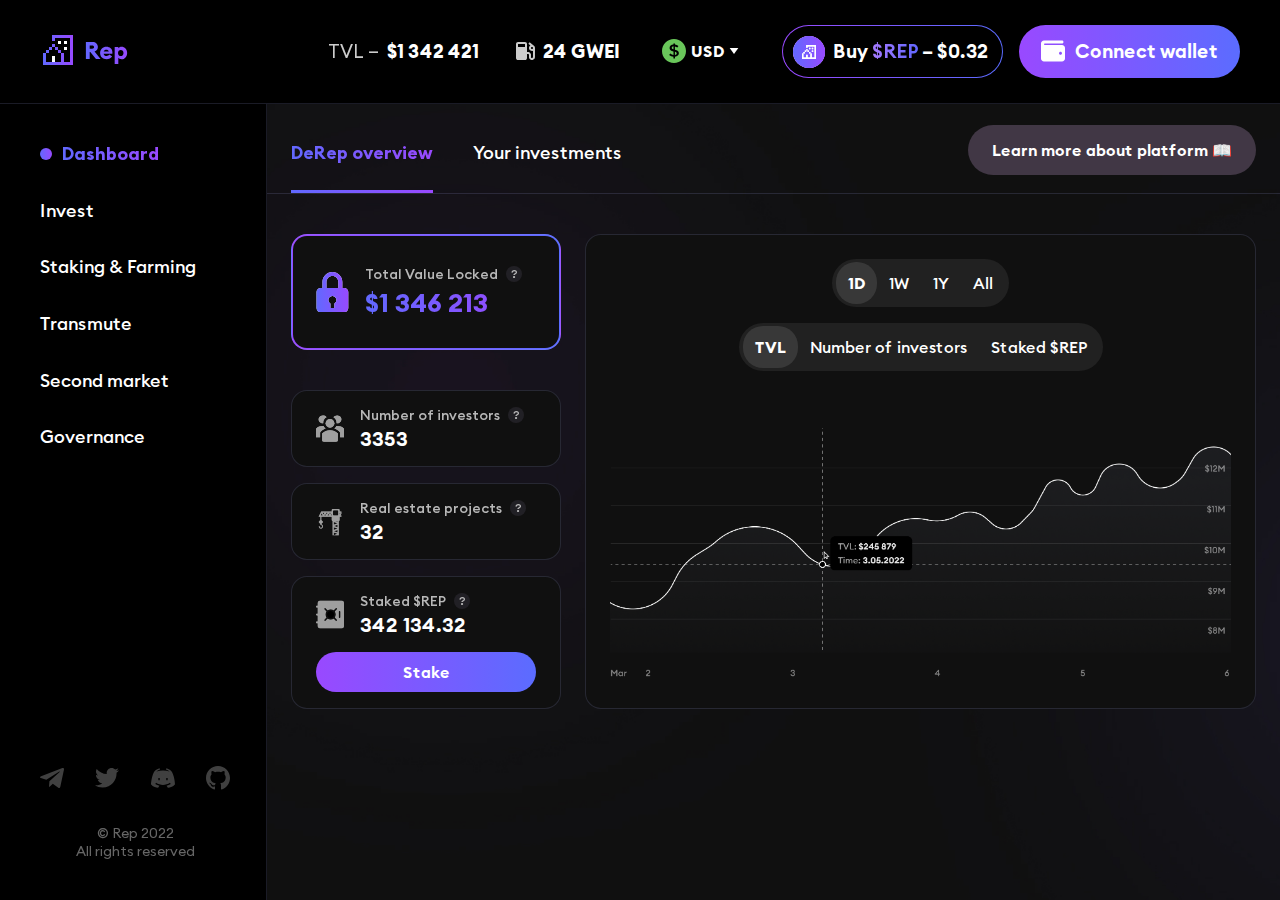
==== commit 981b1191: "Test" ====
--- a/index.html
+++ b/index.html
@@ -5,7 +5,7 @@
 	<meta charset="UTF-8">
 	<meta http-equiv="X-UA-Compatible" content="IE=edge">
 	<meta name="viewport" content="width=device-width, initial-scale=1.0">
-	<link rel="stylesheet" href="./css/style.min.css?_v=20221016152351">
+	<link rel="stylesheet" href="./css/style.min.css">
 	<title>Dashboard</title>
 </head>
 
@@ -43,7 +43,7 @@
 						<span>USD</span>
 					</li>
 					<li class="select__dropdown-item">
-						<picture><source srcset="img/euro-icon.webp" type="image/webp"><img src="img/euro-icon.png" alt=""></picture>
+						<img src="img/euro-icon.png" alt="">
 						<span>EURO</span>
 					</li>
 				</ul>
@@ -69,11 +69,11 @@
 		<h2 class="popup__title">Connect a wallet</h2>		
 		<div class="connect-wallet-popup__items">
 			<button class="connect-wallet-popup__item">
-				<picture><source srcset="img/metamask-icon.webp" type="image/webp"><img src="img/metamask-icon.png" alt=""></picture>
+				<img src="img/metamask-icon.png" alt="">
 				Metamask
 			</button>
 			<button class="connect-wallet-popup__item">
-				<picture><source srcset="img/coinbase-icon.webp" type="image/webp"><img src="img/coinbase-icon.png" alt=""></picture>
+				<img src="img/coinbase-icon.png" alt="">
 				Coinbase Wallet
 			</button>
 		</div>		
@@ -109,7 +109,7 @@
 						<span>USD</span>
 					</li>
 					<li class="select__dropdown-item">
-						<picture><source srcset="img/euro-icon.webp" type="image/webp"><img src="img/euro-icon.png" alt=""></picture>
+						<img src="img/euro-icon.png" alt="">
 						<span>EUR</span>
 					</li>
 				</ul>
@@ -274,7 +274,7 @@
 	</div>
 
 	<div class="dashboard__viewbox-content">
-		<picture><source srcset="img/graph-example.webp" type="image/webp"><img src="img/graph-example.png" alt=""></picture>
+		<img src="img/graph-example.png" alt="">
 	</div>			
 </div>
 					
@@ -283,6 +283,6 @@
 			</div>
 		</div>
 	</main>	
-	<script src="./js/app.min.js?_v=20221016152351"></script>
+	<script src="./js/app.min.js"></script>
 </body>
 </html>--- a/css/style.min.css
+++ b/css/style.min.css
@@ -1 +1,4437 @@
-:root{--error-color:#FF4646;--hover-color:#5B6CFF;--table-cnt-width:auto;--slider-width:auto}/*! normalize.css v8.0.1 | MIT License | github.com/necolas/normalize.css */html{line-height:1.15;-webkit-text-size-adjust:100%}body{margin:0}main{display:block}h1{font-size:2em;margin:.67em 0}hr{-webkit-box-sizing:content-box;box-sizing:content-box;height:0;overflow:visible}pre{font-family:monospace,monospace;font-size:1em}a{background-color:transparent}abbr[title]{border-bottom:none;text-decoration:underline;-webkit-text-decoration:underline dotted;text-decoration:underline dotted}b,strong{font-weight:bolder}code,kbd,samp{font-family:monospace,monospace;font-size:1em}small{font-size:80%}sub,sup{font-size:75%;line-height:0;position:relative;vertical-align:baseline}sub{bottom:-.25em}sup{top:-.5em}img{border-style:none}button,input,optgroup,select,textarea{font-family:inherit;font-size:100%;line-height:1.15;margin:0}button,input{overflow:visible}button,select{text-transform:none}[type=button],[type=reset],[type=submit],button{-webkit-appearance:button}[type=button]::-moz-focus-inner,[type=reset]::-moz-focus-inner,[type=submit]::-moz-focus-inner,button::-moz-focus-inner{border-style:none;padding:0}[type=button]:-moz-focusring,[type=reset]:-moz-focusring,[type=submit]:-moz-focusring,button:-moz-focusring{outline:1px dotted ButtonText}fieldset{padding:.35em .75em .625em}legend{-webkit-box-sizing:border-box;box-sizing:border-box;color:inherit;display:table;max-width:100%;padding:0;white-space:normal}progress{vertical-align:baseline}textarea{overflow:auto}[type=checkbox],[type=radio]{-webkit-box-sizing:border-box;box-sizing:border-box;padding:0}[type=number]::-webkit-inner-spin-button,[type=number]::-webkit-outer-spin-button{height:auto}[type=search]{-webkit-appearance:textfield;outline-offset:-2px}[type=search]::-webkit-search-decoration{-webkit-appearance:none}::-webkit-file-upload-button{-webkit-appearance:button;font:inherit}details{display:block}summary{display:list-item}template{display:none}[hidden]{display:none}@font-face{font-family:EuclidCircularB;font-display:swap;src:url(../fonts/EuclidCircularB-Medium.woff2) format("woff2"),url(../fonts/EuclidCircularB-Medium.woff) format("woff"),url(../fonts/EuclidCircularB-Medium.ttf) format("ttf");font-weight:500;font-style:normal}@font-face{font-family:EuclidCircularB;font-display:swap;src:url(../fonts/EuclidCircularB-Bold.woff2) format("woff2"),url(../fonts/EuclidCircularB-Bold.woff) format("woff"),url(../fonts/EuclidCircularB-Bold.ttf) format("ttf");font-weight:700;font-style:normal}@font-face{font-family:EuclidCircularB;font-display:swap;src:url(../fonts/EuclidCircularB-Regular.woff2) format("woff2"),url(../fonts/EuclidCircularB-Regular.woff) format("woff"),url(../fonts/EuclidCircularB-Regular.ttf) format("ttf");font-weight:400;font-style:normal}@font-face{font-family:EuclidCircularB;font-display:swap;src:url(../fonts/EuclidCircularB-SemiBold.woff2) format("woff2"),url(../fonts/EuclidCircularB-SemiBold.woff) format("woff"),url(../fonts/EuclidCircularB-SemiBold.ttf) format("ttf");font-weight:600;font-style:normal}@font-face{font-family:swiper-icons;src:url("data:application/font-woff;charset=utf-8;base64, [base64]//wADZ2x5ZgAAAywAAADMAAAD2MHtryVoZWFkAAABbAAAADAAAAA2E2+eoWhoZWEAAAGcAAAAHwAAACQC9gDzaG10eAAAAigAAAAZAAAArgJkABFsb2NhAAAC0AAAAFoAAABaFQAUGG1heHAAAAG8AAAAHwAAACAAcABAbmFtZQAAA/gAAAE5AAACXvFdBwlwb3N0AAAFNAAAAGIAAACE5s74hXjaY2BkYGAAYpf5Hu/j+W2+MnAzMYDAzaX6QjD6/4//Bxj5GA8AuRwMYGkAPywL13jaY2BkYGA88P8Agx4j+/8fQDYfA1AEBWgDAIB2BOoAeNpjYGRgYNBh4GdgYgABEMnIABJzYNADCQAACWgAsQB42mNgYfzCOIGBlYGB0YcxjYGBwR1Kf2WQZGhhYGBiYGVmgAFGBiQQkOaawtDAoMBQxXjg/wEGPcYDDA4wNUA2CCgwsAAAO4EL6gAAeNpj2M0gyAACqxgGNWBkZ2D4/wMA+xkDdgAAAHjaY2BgYGaAYBkGRgYQiAHyGMF8FgYHIM3DwMHABGQrMOgyWDLEM1T9/w8UBfEMgLzE////P/5//f/V/xv+r4eaAAeMbAxwIUYmIMHEgKYAYjUcsDAwsLKxc3BycfPw8jEQA/[base64]/uznmfPFBNODM2K7MTQ45YEAZqGP81AmGGcF3iPqOop0r1SPTaTbVkfUe4HXj97wYE+yNwWYxwWu4v1ugWHgo3S1XdZEVqWM7ET0cfnLGxWfkgR42o2PvWrDMBSFj/IHLaF0zKjRgdiVMwScNRAoWUoH78Y2icB/yIY09An6AH2Bdu/UB+yxopYshQiEvnvu0dURgDt8QeC8PDw7Fpji3fEA4z/PEJ6YOB5hKh4dj3EvXhxPqH/SKUY3rJ7srZ4FZnh1PMAtPhwP6fl2PMJMPDgeQ4rY8YT6Gzao0eAEA409DuggmTnFnOcSCiEiLMgxCiTI6Cq5DZUd3Qmp10vO0LaLTd2cjN4fOumlc7lUYbSQcZFkutRG7g6JKZKy0RmdLY680CDnEJ+UMkpFFe1RN7nxdVpXrC4aTtnaurOnYercZg2YVmLN/d/gczfEimrE/fs/bOuq29Zmn8tloORaXgZgGa78yO9/cnXm2BpaGvq25Dv9S4E9+5SIc9PqupJKhYFSSl47+Qcr1mYNAAAAeNptw0cKwkAAAMDZJA8Q7OUJvkLsPfZ6zFVERPy8qHh2YER+3i/BP83vIBLLySsoKimrqKqpa2hp6+jq6RsYGhmbmJqZSy0sraxtbO3sHRydnEMU4uR6yx7JJXveP7WrDycAAAAAAAH//wACeNpjYGRgYOABYhkgZgJCZgZNBkYGLQZtIJsFLMYAAAw3ALgAeNolizEKgDAQBCchRbC2sFER0YD6qVQiBCv/H9ezGI6Z5XBAw8CBK/m5iQQVauVbXLnOrMZv2oLdKFa8Pjuru2hJzGabmOSLzNMzvutpB3N42mNgZGBg4GKQYzBhYMxJLMlj4GBgAYow/P/PAJJhLM6sSoWKfWCAAwDAjgbRAAB42mNgYGBkAIIbCZo5IPrmUn0hGA0AO8EFTQAA") format("woff");font-weight:400;font-style:normal}:root{--swiper-theme-color:#007aff}.swiper{margin-left:auto;margin-right:auto;position:relative;overflow:hidden;list-style:none;padding:0;z-index:1}.swiper-vertical>.swiper-wrapper{-webkit-box-orient:vertical;-webkit-box-direction:normal;-ms-flex-direction:column;flex-direction:column}.swiper-wrapper{position:relative;width:100%;height:100%;z-index:1;display:-webkit-box;display:-ms-flexbox;display:flex;-webkit-transition-property:-webkit-transform;transition-property:-webkit-transform;-o-transition-property:transform;transition-property:transform;transition-property:transform,-webkit-transform;-webkit-box-sizing:content-box;box-sizing:content-box}.swiper-android .swiper-slide,.swiper-wrapper{-webkit-transform:translate3d(0,0,0);transform:translate3d(0,0,0)}.swiper-pointer-events{-ms-touch-action:pan-y;touch-action:pan-y}.swiper-pointer-events.swiper-vertical{-ms-touch-action:pan-x;touch-action:pan-x}.swiper-slide{-ms-flex-negative:0;flex-shrink:0;width:100%;height:100%;position:relative;-webkit-transition-property:-webkit-transform;transition-property:-webkit-transform;-o-transition-property:transform;transition-property:transform;transition-property:transform,-webkit-transform}.swiper-slide-invisible-blank{visibility:hidden}.swiper-autoheight,.swiper-autoheight .swiper-slide{height:auto}.swiper-autoheight .swiper-wrapper{-webkit-box-align:start;-ms-flex-align:start;align-items:flex-start;-webkit-transition-property:height,-webkit-transform;transition-property:height,-webkit-transform;-o-transition-property:transform,height;transition-property:transform,height;transition-property:transform,height,-webkit-transform}.swiper-backface-hidden .swiper-slide{-webkit-transform:translateZ(0);transform:translateZ(0);-webkit-backface-visibility:hidden;backface-visibility:hidden}.swiper-3d,.swiper-3d.swiper-css-mode .swiper-wrapper{-webkit-perspective:1200px;perspective:1200px}.swiper-3d .swiper-cube-shadow,.swiper-3d .swiper-slide,.swiper-3d .swiper-slide-shadow,.swiper-3d .swiper-slide-shadow-bottom,.swiper-3d .swiper-slide-shadow-left,.swiper-3d .swiper-slide-shadow-right,.swiper-3d .swiper-slide-shadow-top,.swiper-3d .swiper-wrapper{-webkit-transform-style:preserve-3d;transform-style:preserve-3d}.swiper-3d .swiper-slide-shadow,.swiper-3d .swiper-slide-shadow-bottom,.swiper-3d .swiper-slide-shadow-left,.swiper-3d .swiper-slide-shadow-right,.swiper-3d .swiper-slide-shadow-top{position:absolute;left:0;top:0;width:100%;height:100%;pointer-events:none;z-index:10}.swiper-3d .swiper-slide-shadow{background:rgba(0,0,0,.15)}.swiper-3d .swiper-slide-shadow-left{background-image:-webkit-gradient(linear,right top,left top,from(rgba(0,0,0,.5)),to(rgba(0,0,0,0)));background-image:-o-linear-gradient(right,rgba(0,0,0,.5),rgba(0,0,0,0));background-image:linear-gradient(to left,rgba(0,0,0,.5),rgba(0,0,0,0))}.swiper-3d .swiper-slide-shadow-right{background-image:-webkit-gradient(linear,left top,right top,from(rgba(0,0,0,.5)),to(rgba(0,0,0,0)));background-image:-o-linear-gradient(left,rgba(0,0,0,.5),rgba(0,0,0,0));background-image:linear-gradient(to right,rgba(0,0,0,.5),rgba(0,0,0,0))}.swiper-3d .swiper-slide-shadow-top{background-image:-webkit-gradient(linear,left bottom,left top,from(rgba(0,0,0,.5)),to(rgba(0,0,0,0)));background-image:-o-linear-gradient(bottom,rgba(0,0,0,.5),rgba(0,0,0,0));background-image:linear-gradient(to top,rgba(0,0,0,.5),rgba(0,0,0,0))}.swiper-3d .swiper-slide-shadow-bottom{background-image:-webkit-gradient(linear,left top,left bottom,from(rgba(0,0,0,.5)),to(rgba(0,0,0,0)));background-image:-o-linear-gradient(top,rgba(0,0,0,.5),rgba(0,0,0,0));background-image:linear-gradient(to bottom,rgba(0,0,0,.5),rgba(0,0,0,0))}.swiper-css-mode>.swiper-wrapper{overflow:auto;scrollbar-width:none;-ms-overflow-style:none}.swiper-css-mode>.swiper-wrapper::-webkit-scrollbar{display:none}.swiper-css-mode>.swiper-wrapper>.swiper-slide{scroll-snap-align:start start}.swiper-horizontal.swiper-css-mode>.swiper-wrapper{-ms-scroll-snap-type:x mandatory;scroll-snap-type:x mandatory}.swiper-vertical.swiper-css-mode>.swiper-wrapper{-ms-scroll-snap-type:y mandatory;scroll-snap-type:y mandatory}.swiper-centered>.swiper-wrapper::before{content:"";-ms-flex-negative:0;flex-shrink:0;-webkit-box-ordinal-group:10000;-ms-flex-order:9999;order:9999}.swiper-centered.swiper-horizontal>.swiper-wrapper>.swiper-slide:first-child{-webkit-margin-start:var(--swiper-centered-offset-before);margin-inline-start:var(--swiper-centered-offset-before)}.swiper-centered.swiper-horizontal>.swiper-wrapper::before{height:100%;width:var(--swiper-centered-offset-after)}.swiper-centered.swiper-vertical>.swiper-wrapper>.swiper-slide:first-child{-webkit-margin-before:var(--swiper-centered-offset-before);margin-block-start:var(--swiper-centered-offset-before)}.swiper-centered.swiper-vertical>.swiper-wrapper::before{width:100%;height:var(--swiper-centered-offset-after)}.swiper-centered>.swiper-wrapper>.swiper-slide{scroll-snap-align:center center}.container{display:-webkit-box;display:-ms-flexbox;display:flex;-webkit-box-orient:vertical;-webkit-box-direction:normal;-ms-flex-direction:column;flex-direction:column;min-width:320px;min-height:100vh;background-color:#1e1e26}.header{display:-webkit-box;display:-ms-flexbox;display:flex;-webkit-box-align:center;-ms-flex-align:center;align-items:center;gap:40px;background-color:#000;border-bottom:1px solid rgba(173,182,255,.15);height:104px;padding:0 60px}.header__logo{margin-right:auto}.header__logo img{width:88px}.header__params{display:-webkit-box;display:-ms-flexbox;display:flex;-webkit-box-align:center;-ms-flex-align:center;align-items:center;gap:40px}.header__params-item{display:-webkit-box;display:-ms-flexbox;display:flex;-webkit-box-align:center;-ms-flex-align:center;align-items:center;gap:8px;font-size:20px;color:#fff;white-space:nowrap}.header__params-title{opacity:.8}.header__params-value{font-weight:700}.header__params-img{opacity:.8}.header__cta{display:-webkit-box;display:-ms-flexbox;display:flex;-webkit-box-align:center;-ms-flex-align:center;align-items:center;gap:16px}.header__cta-item{position:relative}.header__cta-btn{display:-webkit-box;display:-ms-flexbox;display:flex;-webkit-box-align:center;-ms-flex-align:center;align-items:center;gap:8px;background-image:-webkit-gradient(linear,left top,right top,from(#9949ff),to(#5b6cff));background-image:-o-linear-gradient(left,#9949ff,#5b6cff);background-image:linear-gradient(to right,#9949ff,#5b6cff);border:none;height:56px;border-radius:28px;position:relative;cursor:pointer;white-space:nowrap;padding:12px 16px 12px 12px}.header__cta-btn::before{content:"";position:absolute;top:1px;left:1px;width:calc(100% - 2px);height:calc(100% - 2px);border-radius:28px;background-color:#000;z-index:2}.header__cta-btn-content{color:#fff;position:relative;font-size:20px;font-weight:600;z-index:3}.header__cta-btn-content span{background:-webkit-gradient(linear,left top,right top,from(#a67aff),to(#6267ff));background:-o-linear-gradient(left,#a67aff,#6267ff);background:linear-gradient(to right,#a67aff,#6267ff);-webkit-background-clip:text;-webkit-text-fill-color:transparent}.header__cta-btn img{position:relative;z-index:3}.header__cta-error{font-size:20px;font-weight:600;color:var(--error-color)}.header__buy-btn{gap:8px}.header__wallet-btn{gap:10px;padding:0 24px}.header__wallet-btn::before{display:none}.header__wallet-btn.active::before{display:block}.header__wallet-btn.hidden{display:none}.header__wallet-btn img{width:24px}.header__cta-item-dropdown{display:-webkit-box;display:-ms-flexbox;display:flex;-webkit-box-orient:vertical;-webkit-box-direction:normal;-ms-flex-direction:column;flex-direction:column;gap:16px;font-size:16px;font-weight:500;background-color:#000;border-radius:19px;border:#191e29 3px solid;width:100%;position:absolute;top:70px;left:0;visibility:hidden;opacity:0;z-index:-1;-webkit-transition:all .2s;-o-transition:all .2s;transition:all .2s;-webkit-transform:translateY(-10px);-ms-transform:translateY(-10px);transform:translateY(-10px);padding:24px;margin:0}.header__cta-item-dropdown::before{content:"";display:block;width:100%;height:14px;position:absolute;top:-17px;left:0}.header__cta-item-dropdown_single{text-align:center;padding:14px 24px}.header__cta-item-dropdown li{width:100%}.header__cta-item-dropdown a{text-decoration:none;color:#fff;width:100%;-webkit-transition:all .1s;-o-transition:all .1s;transition:all .1s}.header__cta-item-dropdown a:hover{color:var(--hover-color)}.header__cta-item:hover .header__cta-item-dropdown{visibility:visible;opacity:1;z-index:1;-webkit-transform:translateY(0);-ms-transform:translateY(0);transform:translateY(0)}.navigation{-webkit-box-flex:0;-ms-flex:none;flex:none;background-color:#000;border-right:1px solid rgba(173,182,255,.15);padding:40px 80px 50px 60px}.navigation__bottom{width:190px;position:fixed;bottom:40px}.main{display:-webkit-box;display:-ms-flexbox;display:flex;-webkit-box-align:stretch;-ms-flex-align:stretch;align-items:stretch;-webkit-box-flex:1;-ms-flex:1;flex:1}.main-menu ul{display:-webkit-box;display:-ms-flexbox;display:flex;-webkit-box-orient:vertical;-webkit-box-direction:normal;-ms-flex-direction:column;flex-direction:column;gap:48px;padding:0;margin:0 0 50px}.main-menu_mobile ul{-webkit-box-align:center;-ms-flex-align:center;align-items:center;gap:2.8vh;-webkit-transform:translateY(50px);-ms-transform:translateY(50px);transform:translateY(50px);-webkit-transition:all .5s;-o-transition:all .5s;transition:all .5s;padding:35px 0 42px;margin:0}.mobile-menu.active .main-menu_mobile ul{-webkit-transform:translateY(0);-ms-transform:translateY(0);transform:translateY(0)}.main-menu__item{font-size:20px;font-weight:500}.main-menu__item a{color:#fff;text-decoration:none;-webkit-transition:all .1s;-o-transition:all .1s;transition:all .1s}.main-menu__item a:hover{color:var(--hover-color)}.main-menu__item.active{display:-webkit-box;display:-ms-flexbox;display:flex;-webkit-box-align:center;-ms-flex-align:center;align-items:center;gap:10px;font-weight:700}.main-menu__item.active::before{content:"";width:12px;height:12px;border-radius:50%;background:-o-linear-gradient(182.83deg,#9949ff 0,#5b6cff 110.14%),-o-linear-gradient(182.83deg,#8349ff 0,#ff5bdb 110.14%);background:linear-gradient(267.17deg,#9949ff 0,#5b6cff 110.14%),linear-gradient(267.17deg,#8349ff 0,#ff5bdb 110.14%)}.main-menu__item.active a{background:-o-linear-gradient(183deg,#9949ff 0,#5b6cff 110.14%);background:linear-gradient(267deg,#9949ff 0,#5b6cff 110.14%);-webkit-background-clip:text;-webkit-text-fill-color:transparent}.main-menu_mobile .main-menu__item.active::before{display:none}.select{position:relative}.select__button{display:-webkit-box;display:-ms-flexbox;display:flex;-webkit-box-align:center;-ms-flex-align:center;align-items:center;color:#fff}.select__button::after{content:"";-webkit-transition:all .2s;-o-transition:all .2s;transition:all .2s}.select:not(.disabled) .select__button:hover::after{-webkit-transform:rotate(.5turn) translateY(1px);-ms-transform:rotate(.5turn) translateY(1px);transform:rotate(.5turn) translateY(1px)}.select.disabled .select__button{cursor:auto}.select_small .select__button{background:0 0;border:none;font-size:20px;font-weight:700;gap:5px;cursor:pointer}.select_small .select__button::after{content:"";width:10px;height:8px;background:url(../img/dropdown-arrow.svg) no-repeat center;background-size:contain}.select_regular .select__button{display:-webkit-box;display:-ms-flexbox;display:flex;-webkit-box-align:center;-ms-flex-align:center;align-items:center;-webkit-box-pack:justify;-ms-flex-pack:justify;justify-content:space-between;height:56px;width:100%;min-width:200px;border-radius:28px;border:0;background-color:#212121;border:#212121 1px solid;font-size:20px;color:#fff;outline:0;-webkit-transition:all .1s;-o-transition:all .1s;transition:all .1s;cursor:pointer;padding:0 24px}.select_regular .select__button::after{content:"";width:12px;height:7px;background:url(../img/dropdown-arrow_gray.svg) no-repeat center;-webkit-transition:all .2s;-o-transition:all .2s;transition:all .2s}.select_regular .select__button::-webkit-input-placeholder{opacity:.4}.select_regular .select__button::-moz-placeholder{opacity:.4}.select_regular .select__button:-ms-input-placeholder{opacity:.4}.select_regular .select__button::-ms-input-placeholder{opacity:.4}.select_regular .select__button::placeholder{opacity:.4}.select_regular .select__button:focus{border:#306fdb 1px solid}.select__dropdown{display:-webkit-box;display:-ms-flexbox;display:flex;-webkit-box-orient:vertical;-webkit-box-direction:normal;-ms-flex-direction:column;flex-direction:column;gap:16px;font-size:16px;font-weight:500;background-color:#000;border-radius:19px;border:#191e29 3px solid;width:100%;min-width:-webkit-fit-content;min-width:-moz-fit-content;min-width:fit-content;position:absolute;top:70px;left:0;visibility:hidden;opacity:0;z-index:-1;-webkit-transition:all .2s;-o-transition:all .2s;transition:all .2s;-webkit-transform:translateY(-10px);-ms-transform:translateY(-10px);transform:translateY(-10px);padding:24px;margin:0}.select__dropdown::before{content:"";display:block;width:100%;height:14px;position:absolute;top:-17px;left:0}.select__dropdown_single{text-align:center;padding:14px 24px}.select__dropdown li{display:-webkit-box;display:-ms-flexbox;display:flex;-webkit-box-align:center;-ms-flex-align:center;align-items:center;gap:8px;width:100%;list-style:none;font-weight:500;font-size:20px;color:#fff;cursor:pointer}.select__dropdown li img{width:24px}.select__dropdown a{text-decoration:none;color:#fff;width:100%;-webkit-transition:all .1s;-o-transition:all .1s;transition:all .1s}.select__dropdown a:hover{color:var(--hover-color)}.select_small .select__dropdown{top:40px}.select_small .select__dropdown_mobile{top:0}.select:not(.disabled):hover .select__dropdown{visibility:visible;opacity:1;z-index:999;-webkit-transform:translateY(0);-ms-transform:translateY(0);transform:translateY(0)}.select:hover .select__dropdown_mobile{-webkit-transform:translateY(-100%);-ms-transform:translateY(-100%);transform:translateY(-100%)}.no-webp .content{background-image:url(../img/content-bg.jpg)}.content{-webkit-box-flex:1;-ms-flex:auto;flex:auto;background-repeat:no-repeat;background-size:cover;padding-bottom:60px}.content_no-header{padding-top:56px}.content__header{display:-webkit-box;display:-ms-flexbox;display:flex;-webkit-box-align:end;-ms-flex-align:end;align-items:flex-end;height:90px;border-bottom:1px solid rgba(173,182,255,.1490196078);margin-bottom:56px}.content__header-cnt{display:-webkit-box;display:-ms-flexbox;display:flex;-webkit-box-pack:justify;-ms-flex-pack:justify;justify-content:space-between}.content__header-btn{display:-webkit-box;display:-ms-flexbox;display:flex;-webkit-box-align:center;-ms-flex-align:center;align-items:center;height:56px;background-color:#413745;font-weight:600;font-size:20px;color:#fff;border:none;border-radius:28px;position:relative;top:-18px;cursor:pointer;padding:0 24px}.page-tabs{display:-webkit-box;display:-ms-flexbox;display:flex;gap:40px;position:relative}.page-tabs__item{display:-webkit-box;display:-ms-flexbox;display:flex;-webkit-box-orient:vertical;-webkit-box-direction:normal;-ms-flex-direction:column;flex-direction:column;-webkit-box-pack:justify;-ms-flex-pack:justify;justify-content:space-between;font-weight:500;font-size:20px;text-decoration:none;color:#fff;cursor:pointer;-webkit-transition:all .1s;-o-transition:all .1s;transition:all .1s;padding-bottom:26px}.page-tabs__item:hover{color:var(--hover-color)}.page-tabs__item.active{font-weight:700;background:-o-linear-gradient(182.83deg,#9949ff 0,#5b6cff 110.14%);background:linear-gradient(267.17deg,#9949ff 0,#5b6cff 110.14%);-webkit-background-clip:text;-webkit-text-fill-color:transparent;cursor:auto}.page-tabs__item.active::after{content:"";width:100%;height:3px;background:-o-linear-gradient(182.83deg,#9949ff 0,#5b6cff 110.14%),#fff;background:linear-gradient(267.17deg,#9949ff 0,#5b6cff 110.14%),#fff;margin-bottom:-26px}.dashboard{margin-bottom:80px}.dashboard__content{display:-webkit-box;display:-ms-flexbox;display:flex;gap:40px}.dashboard__widgets{display:-webkit-box;display:-ms-flexbox;display:flex;-webkit-box-orient:vertical;-webkit-box-direction:normal;-ms-flex-direction:column;flex-direction:column;-webkit-box-pack:justify;-ms-flex-pack:justify;justify-content:space-between;-webkit-box-flex:0;-ms-flex:none;flex:none;gap:16px;width:270px}.dashboard__widget{display:-webkit-box;display:-ms-flexbox;display:flex;-webkit-box-align:center;-ms-flex-align:center;align-items:center;gap:16px;background-color:#101010;border:1px solid rgba(173,182,255,.1490196078);border-radius:16px;width:100%;position:relative;padding:16px 24px}.dashboard__widget_vert{display:-webkit-box;display:-ms-flexbox;display:flex;-webkit-box-orient:vertical;-webkit-box-direction:normal;-ms-flex-direction:column;flex-direction:column;-webkit-box-align:start;-ms-flex-align:start;align-items:flex-start;gap:16px}.dashboard__widget-content{display:-webkit-box;display:-ms-flexbox;display:flex;-webkit-box-orient:vertical;-webkit-box-direction:normal;-ms-flex-direction:column;flex-direction:column;gap:4px;position:relative;z-index:3}.dashboard__widget-container{display:-webkit-box;display:-ms-flexbox;display:flex;-webkit-box-align:center;-ms-flex-align:center;align-items:center;gap:16px}.dashboard__widget_primary .dashboard__widget-content{gap:6px}.dashboard__widget-icon{position:relative;z-index:3}.dashboard__widget-title{display:-webkit-box;display:-ms-flexbox;display:flex;-webkit-box-align:center;-ms-flex-align:center;align-items:center;gap:8px;font-weight:500;font-size:16px;opacity:.7;color:#fff}.dashboard__widget-value{display:-webkit-box;display:-ms-flexbox;display:flex;-webkit-box-align:center;-ms-flex-align:center;align-items:center;gap:6px;font-weight:600;font-size:24px;color:#fff}.dashboard__widget_primary .dashboard__widget-value{font-weight:700;font-size:32px;background:-o-linear-gradient(182.83deg,#9949ff 0,#5b6cff 110.14%);background:linear-gradient(267.17deg,#9949ff 0,#5b6cff 110.14%);-webkit-background-clip:text;-webkit-text-fill-color:transparent;background-clip:text;text-fill-color:transparent}.dashboard__widget_primary{background-image:-webkit-gradient(linear,left top,right top,from(#9949ff),to(#5b6cff));background-image:-o-linear-gradient(left,#9949ff,#5b6cff);background-image:linear-gradient(to right,#9949ff,#5b6cff);height:127px;margin-bottom:24px}.dashboard__widget_primary::before{content:"";position:absolute;top:1px;left:1px;width:calc(100% - 2px);height:calc(100% - 2px);border-radius:14px;background-color:#101010;z-index:2}.dashboard__viewbox{display:-webkit-box;display:-ms-flexbox;display:flex;-webkit-box-orient:vertical;-webkit-box-direction:normal;-ms-flex-direction:column;flex-direction:column;-webkit-box-pack:justify;-ms-flex-pack:justify;justify-content:space-between;-webkit-box-flex:1;-ms-flex:auto;flex:auto;border-radius:16px;background-color:#101010;border:rgba(173,182,255,.1490196078) 1px solid;padding:32px}.dashboard__viewbox-header{display:-webkit-box;display:-ms-flexbox;display:flex;-webkit-box-align:center;-ms-flex-align:center;align-items:center;-webkit-box-pack:justify;-ms-flex-pack:justify;justify-content:space-between;margin-bottom:32px}.dashboard__viewbox-content{width:100%;overflow-x:scroll}.dashboard__viewbox-content::-webkit-scrollbar{display:none}.dashboard__viewbox-content img{width:100%}.text-link{position:relative;font-weight:500;font-size:16px;background:-o-linear-gradient(bottom,rgba(255,255,255,.3),rgba(255,255,255,.3)),-o-linear-gradient(182.83deg,#9949ff 0,#5b6cff 110.14%);background:linear-gradient(0deg,rgba(255,255,255,.3),rgba(255,255,255,.3)),linear-gradient(267.17deg,#9949ff 0,#5b6cff 110.14%);-webkit-background-clip:text;-webkit-text-fill-color:transparent;background-clip:text;text-fill-color:transparent}.text-link:after{content:"";height:1px;width:100%;background:-o-linear-gradient(bottom,rgba(255,255,255,.3),rgba(255,255,255,.3)),-o-linear-gradient(182.83deg,#9949ff 0,#5b6cff 110.14%);background:linear-gradient(0deg,rgba(255,255,255,.3),rgba(255,255,255,.3)),linear-gradient(267.17deg,#9949ff 0,#5b6cff 110.14%);position:absolute;left:0;bottom:0}.filter{display:-webkit-box;display:-ms-flexbox;display:flex;-webkit-box-align:center;-ms-flex-align:center;align-items:center;height:48px;width:-webkit-fit-content;width:-moz-fit-content;width:fit-content;background-color:#212121;border-radius:24px;padding:4px}.filter__input{visibility:hidden;opacity:0;z-index:-1;width:1px;height:1px;position:absolute}.filter__button{display:-webkit-box;display:-ms-flexbox;display:flex;-webkit-box-align:center;-ms-flex-align:center;align-items:center;-webkit-box-pack:center;-ms-flex-pack:center;justify-content:center;border-radius:20px;font-weight:500;font-size:16px;color:#fff;cursor:pointer;white-space:nowrap;padding:12px}.filter__input:checked+.filter__button{background-color:#383838;font-weight:700;cursor:auto}.menu-button{-webkit-box-flex:0;-ms-flex:none;flex:none;width:40px;height:40px;border-radius:50%;border:none;background:#3e3e3e url(../img/menu-icon.svg) no-repeat center;cursor:pointer}.menu-button.active{background-image:url(../img/menu-close-icon.svg)}.mobile-menu{display:-webkit-box;display:-ms-flexbox;display:flex;-webkit-box-orient:vertical;-webkit-box-direction:normal;-ms-flex-direction:column;flex-direction:column;-webkit-box-pack:justify;-ms-flex-pack:justify;justify-content:space-between;width:100%;height:calc(100vh - 70px);background-color:#000;position:fixed;bottom:0;left:0;visibility:hidden;opacity:0;-webkit-transition:all .3s;-o-transition:all .3s;transition:all .3s;z-index:-1}.mobile-menu.active{visibility:visible;opacity:1;z-index:999}.mobile-menu__params{display:-webkit-box;display:-ms-flexbox;display:flex;-webkit-box-orient:vertical;-webkit-box-direction:normal;-ms-flex-direction:column;flex-direction:column;-webkit-box-align:center;-ms-flex-align:center;align-items:center;gap:20px;background-color:#141221;padding:22px 0}.mobile-menu__params-item{display:-webkit-box;display:-ms-flexbox;display:flex;-webkit-box-align:center;-ms-flex-align:center;align-items:center;gap:8px;font-size:16px;color:#fff;white-space:nowrap}.mobile-menu__params-title{opacity:.8}.mobile-menu__params-value{font-weight:700}.mobile-menu__params-img{opacity:.8}.mobile-menu__cta-item{position:relative}.mobile-menu__cta-item-dropdown{display:-webkit-box;display:-ms-flexbox;display:flex;-webkit-box-orient:vertical;-webkit-box-direction:normal;-ms-flex-direction:column;flex-direction:column;gap:16px;font-size:16px;font-weight:500;background-color:#000;border-radius:19px;border:#191e29 3px solid;width:100%;position:absolute;top:70px;left:0;visibility:hidden;opacity:0;z-index:-1;-webkit-transition:all .2s;-o-transition:all .2s;transition:all .2s;-webkit-transform:translateY(-10px);-ms-transform:translateY(-10px);transform:translateY(-10px);padding:24px;margin:0}.mobile-menu__cta-item-dropdown::before{content:"";display:block;width:100%;height:14px;position:absolute;top:-17px;left:0}.mobile-menu__cta-item-dropdown_single{text-align:center;padding:14px 24px}.mobile-menu__cta-item-dropdown li{width:100%}.mobile-menu__cta-item-dropdown a{text-decoration:none;color:#fff;width:100%;-webkit-transition:all .1s;-o-transition:all .1s;transition:all .1s}.mobile-menu__cta-item-dropdown a:hover{color:var(--hover-color)}.mobile-menu__buy-btn{display:-webkit-box;display:-ms-flexbox;display:flex;-webkit-box-align:center;-ms-flex-align:center;align-items:center;gap:8px;background-image:-webkit-gradient(linear,left top,right top,from(#9949ff),to(#5b6cff));background-image:-o-linear-gradient(left,#9949ff,#5b6cff);background-image:linear-gradient(to right,#9949ff,#5b6cff);border:none;height:40px;border-radius:28px;position:relative;cursor:pointer;white-space:nowrap;padding:3px 16px 3px 3px}.mobile-menu__buy-btn::before{content:"";position:absolute;top:1px;left:1px;width:calc(100% - 2px);height:calc(100% - 2px);border-radius:28px;background-color:#141221;z-index:2}.mobile-menu__buy-btn-content{color:#fff;position:relative;font-size:16px;font-weight:600;z-index:3}.mobile-menu__buy-btn-content span{background-image:-webkit-gradient(linear,left top,right top,from(#c580cf),to(#9269d2));background-image:-o-linear-gradient(left,#c580cf,#9269d2);background-image:linear-gradient(to right,#c580cf,#9269d2);-webkit-background-clip:text;-webkit-text-fill-color:transparent}.mobile-menu__buy-btn img{position:relative;z-index:3}.mobile-menu__cta-error{font-size:20px;font-weight:600;color:var(--error-color)}.page-title{color:#fff;font-weight:600;font-size:32px;margin:0 0 32px}.cards-gallery__header{display:-webkit-box;display:-ms-flexbox;display:flex;-webkit-box-align:center;-ms-flex-align:center;align-items:center;-webkit-box-pack:justify;-ms-flex-pack:justify;justify-content:space-between;margin-bottom:32px}.cards-gallery__header .page-title{margin:0}.cards-gallery__content{display:-ms-grid;display:grid;gap:24px}.cards-gallery__content_4col{-ms-grid-columns:(1fr)[4];grid-template-columns:repeat(4,1fr)}.cards-gallery__empty{display:-webkit-box;display:-ms-flexbox;display:flex;-webkit-box-align:center;-ms-flex-align:center;align-items:center;-webkit-box-pack:center;-ms-flex-pack:center;justify-content:center;-webkit-box-orient:vertical;-webkit-box-direction:normal;-ms-flex-direction:column;flex-direction:column;border:1px solid #282934;border-radius:16px;grid-column:1/-1;height:238px;background:url(../img/empty-block-bg.svg) no-repeat 90% bottom}.cards-gallery__empty-title{font-weight:500;font-size:24px;line-height:1.5;color:#fff;text-align:center;margin:0 0 40px}.position-card__image{width:100%;border-radius:9px;margin-bottom:16px}.card{border-radius:16px;border:rgba(173,182,255,.1490196078) 1px solid;padding:24px}.card__title-block{display:-webkit-box;display:-ms-flexbox;display:flex;-webkit-box-align:center;-ms-flex-align:center;align-items:center;-webkit-box-pack:justify;-ms-flex-pack:justify;justify-content:space-between;margin-bottom:16px}.card__title{color:#fff;font-weight:700;font-size:20px;margin:0 0 4px}.card__subtitle{display:-webkit-box;display:-ms-flexbox;display:flex;-webkit-box-align:center;-ms-flex-align:center;align-items:center;gap:6px;font-weight:500;font-size:16px;color:#b7b7b7}.card__subtitle_badge::after{content:"";width:16px;height:16px;background:url(../img/success-badge.svg) no-repeat center;background-size:contain}.card__enter-btn{width:40px;height:40px;border:none;background:url(../img/enter-icon.svg) no-repeat center;background-size:contain;cursor:pointer}.card__params{display:-webkit-box;display:-ms-flexbox;display:flex;-webkit-box-orient:vertical;-webkit-box-direction:normal;-ms-flex-direction:column;flex-direction:column;gap:12px}.card__params-item{display:-webkit-box;display:-ms-flexbox;display:flex;-webkit-box-align:center;-ms-flex-align:center;align-items:center;-webkit-box-pack:justify;-ms-flex-pack:justify;justify-content:space-between}.card__params-item-name{display:-webkit-box;display:-ms-flexbox;display:flex;-webkit-box-align:center;-ms-flex-align:center;align-items:center;gap:4px;color:#fff;opacity:.7;font-weight:500;font-size:14px}.card__params-item-value{font-weight:700;font-size:16px;color:#fff}.card__params-item-value_primary{font-weight:700;font-size:20px;background:-o-linear-gradient(bottom,rgba(255,255,255,.2),rgba(255,255,255,.2)),-o-linear-gradient(182.83deg,#9949ff 0,#5b6cff 110.14%);background:linear-gradient(0deg,rgba(255,255,255,.2),rgba(255,255,255,.2)),linear-gradient(267.17deg,#9949ff 0,#5b6cff 110.14%);-webkit-background-clip:text;-webkit-text-fill-color:transparent;background-clip:text;text-fill-color:transparent}.social-links{display:-webkit-box;display:-ms-flexbox;display:flex;-webkit-box-align:center;-ms-flex-align:center;align-items:center;-webkit-box-pack:justify;-ms-flex-pack:justify;justify-content:space-between;width:100%;margin-bottom:32px}.social-links a{opacity:.25;-webkit-transition:all .1s;-o-transition:all .1s;transition:all .1s}.social-links a:hover{opacity:1}.copyrights{display:-webkit-box;display:-ms-flexbox;display:flex;-webkit-box-pack:center;-ms-flex-pack:center;justify-content:center;font-weight:400;font-size:16px;line-height:1.25;text-align:center;color:#fff;opacity:.4}.btn{display:-webkit-box;display:-ms-flexbox;display:flex;-webkit-box-align:center;-ms-flex-align:center;align-items:center;gap:8px;background-image:-webkit-gradient(linear,left top,right top,from(#9949ff),to(#5b6cff));background-image:-o-linear-gradient(left,#9949ff,#5b6cff);background-image:linear-gradient(to right,#9949ff,#5b6cff);color:#fff;font-weight:600;font-size:20px;text-decoration:none;border:none;height:56px;border-radius:28px;position:relative;cursor:pointer;white-space:nowrap;padding:0 24px}.btn_small{height:40px;width:100%;font-size:16px;-webkit-box-pack:center;-ms-flex-pack:center;justify-content:center}.btn_secondary::before{content:"";height:54px;width:calc(100% - 2px);border-radius:28px;background-color:#101010;position:absolute;top:1px;left:1px;z-index:1}.btn_secondary span{position:relative;z-index:2}.btn_wide{width:100%;-webkit-box-pack:center;-ms-flex-pack:center;justify-content:center}.widgets{display:-webkit-box;display:-ms-flexbox;display:flex;-webkit-box-orient:vertical;-webkit-box-direction:normal;-ms-flex-direction:column;flex-direction:column}.widgets_hor{-webkit-box-orient:horizontal;-webkit-box-direction:normal;-ms-flex-direction:row;flex-direction:row;gap:24px;margin-bottom:56px}.widgets_hor .widget{height:127px}.widget{display:-webkit-box;display:-ms-flexbox;display:flex;-webkit-box-align:center;-ms-flex-align:center;align-items:center;gap:16px;background-color:#101010;border:1px solid rgba(173,182,255,.1490196078);border-radius:16px;width:100%;position:relative;padding:16px 24px}.widget_large{padding:32px}.widget__header{width:100%;border-bottom:1px solid rgba(173,182,255,.15);margin-bottom:32px}.widget__content{display:-webkit-box;display:-ms-flexbox;display:flex;-webkit-box-orient:vertical;-webkit-box-direction:normal;-ms-flex-direction:column;flex-direction:column;gap:4px;position:relative;width:100%;z-index:3}.widget_primary .widget__content{gap:6px}.widget__icon{position:relative;z-index:3}.widget__title{display:-webkit-box;display:-ms-flexbox;display:flex;-webkit-box-align:center;-ms-flex-align:center;align-items:center;gap:4px;font-weight:500;font-size:16px;min-height:18px;opacity:.7;color:#fff}.widget__value{display:-webkit-box;display:-ms-flexbox;display:flex;-webkit-box-align:center;-ms-flex-align:center;align-items:center;gap:6px;font-weight:600;font-size:24px;color:#fff}.widget__value-gray{font-weight:500;font-size:24px;opacity:.4}.widget_primary .widget__value{font-weight:700;font-size:32px;background:-o-linear-gradient(182.83deg,#9949ff 0,#5b6cff 110.14%);background:linear-gradient(267.17deg,#9949ff 0,#5b6cff 110.14%);-webkit-background-clip:text;-webkit-text-fill-color:transparent;background-clip:text;text-fill-color:transparent}.widget_primary{background-image:-webkit-gradient(linear,left top,right top,from(#9949ff),to(#5b6cff));background-image:-o-linear-gradient(left,#9949ff,#5b6cff);background-image:linear-gradient(to right,#9949ff,#5b6cff);height:127px;margin-bottom:24px}.widget_primary::before{content:"";position:absolute;top:1px;left:1px;width:calc(100% - 2px);height:calc(100% - 2px);border-radius:14px;background-color:#101010;z-index:2}.widget__button{width:100%;-webkit-box-pack:center;-ms-flex-pack:center;justify-content:center}.widget__subscription{font-weight:500;font-size:12px;line-height:1.25;color:#707070}.widget__subscription b{color:#fff}.object-page{display:-ms-grid;display:grid;-ms-grid-columns:56% 44%;grid-template-columns:56% 44%;-webkit-box-align:start;-ms-flex-align:start;align-items:flex-start;gap:60px}.object-page__content{overflow-x:hidden}.object-page__slider{width:100%;position:relative;margin-bottom:32px}.object-page__title-block{display:-webkit-box;display:-ms-flexbox;display:flex;-webkit-box-orient:vertical;-webkit-box-direction:normal;-ms-flex-direction:column;flex-direction:column;gap:6px;margin-bottom:16px}.object-page__title-block .page-title{margin:0}.object-page__subtitle{display:-webkit-box;display:-ms-flexbox;display:flex;-webkit-box-align:center;-ms-flex-align:center;align-items:center;gap:6px;font-weight:500;font-size:16px;background:-o-linear-gradient(bottom,rgba(255,255,255,.2),rgba(255,255,255,.2)),-o-linear-gradient(182.83deg,#9949ff 0,#5b6cff 110.14%);background:linear-gradient(0deg,rgba(255,255,255,.2),rgba(255,255,255,.2)),linear-gradient(267.17deg,#9949ff 0,#5b6cff 110.14%);-webkit-background-clip:text;-webkit-text-fill-color:transparent;background-clip:text;text-fill-color:transparent}.object-page__subtitle::after{content:"";width:16px;height:16px;background:url(../img/success-badge.svg) no-repeat center;background-size:contain}.object-page__description{margin:0 0 32px}.object-page__widgets{display:-ms-grid;display:grid;-ms-grid-columns:(1fr)[2];grid-template-columns:repeat(2,1fr);gap:24px;margin-bottom:32px}.object-page__widget{display:-webkit-box;display:-ms-flexbox;display:flex;-webkit-box-orient:vertical;-webkit-box-direction:normal;-ms-flex-direction:column;flex-direction:column;-webkit-box-pack:center;-ms-flex-pack:center;justify-content:center;gap:4px;height:100px;border-radius:16px;background-color:#101010;border:rgba(173,182,255,.1490196078) 1px solid;color:#fff;padding:0 24px}.object-page__widget-title{font-weight:500;font-size:16px;opacity:.7}.object-page__widget-value{display:-webkit-box;display:-ms-flexbox;display:flex;-webkit-box-align:center;-ms-flex-align:center;align-items:center;gap:8px;font-weight:700;font-size:20px}.object-page__widget-value span{opacity:.4;font-weight:500}.object-page__widget-flag{height:20px}.object-page__documents{position:relative;border:1px solid #282934;background:url(../img/empty-block-bg.svg) no-repeat 95% bottom;background-size:139px;padding:24px 32px;margin-bottom:32px}.object-page__documents::after{content:"";width:38px;height:38px;background:#282934 url(../img/corner-image.svg) no-repeat right top;background-size:contain;position:absolute;top:-1px;right:-1px}.object-page__documents-title{display:-webkit-box;display:-ms-flexbox;display:flex;-webkit-box-align:baseline;-ms-flex-align:baseline;align-items:baseline;gap:16px;margin:0 0 20px}.object-page__about{border-bottom:1px solid #282934;padding-bottom:32px;margin-bottom:32px}.object-page__about-title{margin:0 0 16px}.object-page__transaction-docs{border-bottom:1px solid #282934;padding-bottom:32px;margin-bottom:32px}.object-page__transaction-docs-title{margin:0 0 16px}.object-page__transaction-docs-subtitle{display:block;margin-bottom:20px}.object-page__team{border-bottom:1px solid #282934;padding-bottom:32px;margin-bottom:32px}.object-page__team-title{margin:0 0 24px}.object-page__partners-title{margin:0 0 24px}.object-page__partners-list{display:-ms-grid;display:grid;-ms-grid-columns:(1fr)[2];grid-template-columns:repeat(2,1fr);gap:24px}.object-page__partners-list img{height:60px;max-width:100%}.object-page__params{background:-webkit-gradient(linear,left bottom,left top,from(#101010),to(#101010)),rgba(0,0,0,.01);background:-o-linear-gradient(bottom,#101010,#101010),rgba(0,0,0,.01);background:linear-gradient(0deg,#101010,#101010),rgba(0,0,0,.01);border:1px solid rgba(173,182,255,.15);border-radius:16px;padding:32px 40px 40px}.object-page__params-header{border-bottom:1px solid rgba(173,182,255,.15);margin-bottom:32px}.object-page__params-input{margin-bottom:26px}.object-page__params-progress{margin-bottom:24px}.object-page__params-checkbox{display:-webkit-box;display:-ms-flexbox;display:flex;-webkit-box-align:center;-ms-flex-align:center;align-items:center;-webkit-box-pack:center;-ms-flex-pack:center;justify-content:center;gap:12px}.object-page__params-checkbox-text{color:#fff;font-weight:500;font-size:16px}.object-page__params-cta{-webkit-box-pack:center;-ms-flex-pack:center;justify-content:center;gap:10px;width:100%;margin-bottom:34px}.object-page__params-cta_claim{margin:36px 0 0}.object-page__params-hide-btn{margin:0 auto}.object-page__indicators{display:-ms-grid;display:grid;-ms-grid-columns:(1fr)[2];grid-template-columns:repeat(2,1fr);gap:24px;margin-bottom:28px}.object-page__indicators-item{display:-webkit-box;display:-ms-flexbox;display:flex;-webkit-box-orient:vertical;-webkit-box-direction:normal;-ms-flex-direction:column;flex-direction:column;gap:4px;border:1px solid rgba(173,182,255,.15);border-radius:16px;padding:18px 24px}.object-page__indicators-item_wide{grid-column:1/-1}.object-page__indicators-item-params{display:-webkit-box;display:-ms-flexbox;display:flex;-webkit-box-orient:vertical;-webkit-box-direction:normal;-ms-flex-direction:column;flex-direction:column;gap:8px;margin-top:16px}.object-page__indicators-item-param{display:-webkit-box;display:-ms-flexbox;display:flex;-webkit-box-align:center;-ms-flex-align:center;align-items:center;-webkit-box-pack:justify;-ms-flex-pack:justify;justify-content:space-between}.object-page__indicators-item-param span:first-child{display:-webkit-box;display:-ms-flexbox;display:flex;-webkit-box-align:center;-ms-flex-align:center;align-items:center;gap:4px;color:#707070;font-weight:500;font-size:16px}.object-page__indicators-item-param span:last-child{color:#fff}.object-page__indicators-title{font-weight:500;font-size:16px;color:#fff;opacity:.7}.object-page__indicators-value{font-weight:600;font-size:32px;color:#fff}.object-page__indicators-value_primary{background:-o-linear-gradient(bottom,rgba(255,255,255,.2),rgba(255,255,255,.2)),-o-linear-gradient(182.83deg,#9949ff 0,#5b6cff 110.14%);background:linear-gradient(0deg,rgba(255,255,255,.2),rgba(255,255,255,.2)),linear-gradient(267.17deg,#9949ff 0,#5b6cff 110.14%);-webkit-background-clip:text;-webkit-text-fill-color:transparent;background-clip:text;text-fill-color:transparent}.object-page__indicators-value_small{font-weight:500;font-size:24px}.object-page__indicators-value_medium{font-weight:600;font-size:24px}.object-page__indicators-value_gray{opacity:.67}.object-page__indicators-value-container{display:-webkit-box;display:-ms-flexbox;display:flex;-webkit-box-align:center;-ms-flex-align:center;align-items:center;gap:12px}.path{display:-webkit-box;display:-ms-flexbox;display:flex;gap:6px;font-weight:500;font-size:16px;color:#fff;margin-bottom:40px}.path__link{color:#fff;text-decoration:none;opacity:.7;-webkit-transition:all .2s;-o-transition:all .2s;transition:all .2s}.path__link:hover{opacity:1}.path__arrow{opacity:.7}.page-text{font-weight:500;font-size:16px;line-height:1.4;color:#fff;opacity:.8}.docs-list{display:-webkit-box;display:-ms-flexbox;display:flex;-webkit-box-orient:vertical;-webkit-box-direction:normal;-ms-flex-direction:column;flex-direction:column;gap:16px;padding:0;margin:0}.docs-list__item{display:-webkit-box;display:-ms-flexbox;display:flex;-webkit-box-align:center;-ms-flex-align:center;align-items:center;gap:9px;list-style:none;font-size:16px;font-weight:500}.docs-list__item::before{content:"";width:10px;height:14px;background:url(../img/doc-icon.svg) no-repeat center}.docs-list__item a{text-decoration:none;background:-o-linear-gradient(bottom,rgba(255,255,255,.2),rgba(255,255,255,.2)),-o-linear-gradient(182.83deg,#9949ff 0,#5b6cff 110.14%);background:linear-gradient(0deg,rgba(255,255,255,.2),rgba(255,255,255,.2)),linear-gradient(267.17deg,#9949ff 0,#5b6cff 110.14%);-webkit-background-clip:text;-webkit-text-fill-color:transparent;background-clip:text;text-fill-color:transparent}.block-title{font-weight:600;font-size:20px;line-height:1.4;color:#fff}.verified{display:-webkit-box;display:-ms-flexbox;display:flex;-webkit-box-align:center;-ms-flex-align:center;align-items:center;gap:4px;font-weight:500;font-size:16px;color:#7eb763}.verified::after{content:"";width:16px;height:16px;background:url(../img/success-badge.svg) no-repeat center;background-size:contain}.team-list{display:-ms-grid;display:grid;-ms-grid-columns:(1fr)[2];grid-template-columns:repeat(2,1fr);gap:24px}.team-list__item{display:-webkit-box;display:-ms-flexbox;display:flex;-webkit-box-align:center;-ms-flex-align:center;align-items:center;gap:16px}.team-list__img{width:72px;height:72px;-o-object-fit:cover;object-fit:cover;border-radius:10px}.team-list__title{display:-webkit-box;display:-ms-flexbox;display:flex;-webkit-box-orient:vertical;-webkit-box-direction:normal;-ms-flex-direction:column;flex-direction:column;gap:6px}.team-list__name{font-weight:500;font-size:18px;color:#fff}.team-list__position{font-weight:500;font-size:16px;color:#fff;opacity:.8}.input-container{display:-webkit-box;display:-ms-flexbox;display:flex;-webkit-box-orient:vertical;-webkit-box-direction:normal;-ms-flex-direction:column;flex-direction:column;gap:8px;width:100%;position:relative}.input-container.disabled{opacity:.4}.input-container__max-btn{display:block;font-size:20px;color:#fff;position:absolute;right:24px;top:38px;background:0 0;border:none;cursor:pointer}.input-container__max-btn.hidden{display:none}.input-container__additional-info{position:absolute;right:90px;top:40px;font-size:20px;color:#fff;opacity:.5}.text-input{height:56px;width:100%;border-radius:28px;border:0;background-color:#212121;border:#212121 1px solid;font-size:20px;color:#fff;outline:0;-webkit-transition:all .1s;-o-transition:all .1s;transition:all .1s;padding:0 24px}.text-input::-webkit-input-placeholder{opacity:.4}.text-input::-moz-placeholder{opacity:.4}.text-input:-ms-input-placeholder{opacity:.4}.text-input::-ms-input-placeholder{opacity:.4}.text-input::placeholder{opacity:.4}.text-input:focus{border:#306fdb 1px solid}.input-label{font-weight:500;font-size:14px;color:#fff;padding-left:16px}.scale{margin-bottom:20px}.scale__progress{height:4px;border-radius:2px;background-color:#2e2e2e}.scale__progress-bar{height:4px;border-radius:2px;background:-o-linear-gradient(182.83deg,#9949ff 0,#5b6cff 110.14%);background:linear-gradient(267.17deg,#9949ff 0,#5b6cff 110.14%);width:35%}.scale__title{display:-webkit-box;display:-ms-flexbox;display:flex;-webkit-box-pack:justify;-ms-flex-pack:justify;justify-content:space-between;margin-bottom:8px}.scale__title_left,.scale__title_right{display:-webkit-box;display:-ms-flexbox;display:flex;-webkit-box-orient:vertical;-webkit-box-direction:normal;-ms-flex-direction:column;flex-direction:column;gap:3px}.scale__title_right{text-align:right}.scale__item-name{color:#fff;opacity:.7;font-weight:500;font-size:14px}.scale__item-value{font-weight:700;font-size:16px;color:#fff}.external-link{display:-webkit-box;display:-ms-flexbox;display:flex;gap:6px;font-weight:500;font-size:16px;width:-webkit-fit-content;width:-moz-fit-content;width:fit-content;background:-o-linear-gradient(bottom,rgba(255,255,255,.2),rgba(255,255,255,.2)),-o-linear-gradient(182.83deg,#9949ff 0,#5b6cff 110.14%);background:linear-gradient(0deg,rgba(255,255,255,.2),rgba(255,255,255,.2)),linear-gradient(267.17deg,#9949ff 0,#5b6cff 110.14%);-webkit-background-clip:text;-webkit-text-fill-color:transparent;background-clip:text;text-fill-color:transparent;margin:0 auto}.external-link::before{content:"";width:24px;height:24px;background:url(../img/link-icon.svg) no-repeat center;background-size:contain;position:relative;top:-3px}.checkbox{position:relative;-webkit-user-select:none;-moz-user-select:none;-ms-user-select:none;user-select:none;margin:32px 0 32px}.checkbox__input{visibility:visible;height:1px;width:1px;opacity:0;z-index:-1;position:absolute}.checkbox__button{display:-webkit-box;display:-ms-flexbox;display:flex;-webkit-box-align:center;-ms-flex-align:center;align-items:center;-webkit-box-pack:center;-ms-flex-pack:center;justify-content:center;width:24px;height:24px;border:1px solid rgba(173,182,255,.15);border-radius:50%;cursor:pointer;-webkit-user-select:none;-moz-user-select:none;-ms-user-select:none;user-select:none}.checkbox__input:checked+.checkbox__button{border:none;background:-o-linear-gradient(182.83deg,#9949ff 0,#5b6cff 110.14%);background:linear-gradient(267.17deg,#9949ff 0,#5b6cff 110.14%)}.checkbox__input:checked+.checkbox__button::after{content:"";width:11px;height:9px;background:url(../img/checkbox-icon.svg) no-repeat center;background-size:contain}.info-button{display:-webkit-box;display:-ms-flexbox;display:flex;-webkit-box-align:center;-ms-flex-align:center;align-items:center;-webkit-box-pack:center;-ms-flex-pack:center;justify-content:center;width:16px;height:16px;color:#fff;font-weight:500;font-size:12px;background:rgba(130,125,157,.22);border:none;border-radius:50%;cursor:pointer}.hide-block-button{display:-webkit-box;display:-ms-flexbox;display:flex;-webkit-box-align:center;-ms-flex-align:center;align-items:center;gap:7px;font-weight:500;font-size:16px;background:-o-linear-gradient(bottom,rgba(255,255,255,.2),rgba(255,255,255,.2)),-o-linear-gradient(182.83deg,#9949ff 0,#5b6cff 110.14%);background:linear-gradient(0deg,rgba(255,255,255,.2),rgba(255,255,255,.2)),linear-gradient(267.17deg,#9949ff 0,#5b6cff 110.14%);-webkit-background-clip:text;-webkit-text-fill-color:transparent;background-clip:text;text-fill-color:transparent;border:none;cursor:pointer}.hide-block-button::after{content:"";width:11px;height:7px;background:url(../img/collapse-arrow.svg) no-repeat center;background-size:contain;-webkit-transition:all .2s;-o-transition:all .2s;transition:all .2s}.hide-block-button.active::after{-webkit-transform:rotate(.5turn);-ms-transform:rotate(.5turn);transform:rotate(.5turn)}.hide-block-button.active+.hidden-block{display:-webkit-box;display:-ms-flexbox;display:flex}.hidden-block{display:none;margin-top:35px}.gallery-swiper{width:100%;margin-bottom:16px}.gallery-swiper .swiper-slide{height:440px;width:100%}.gallery-swiper img{display:block;width:100%;height:100%;-o-object-fit:cover;object-fit:cover;border-radius:9px}.thumbs-swiper{width:100%}.thumbs-swiper .swiper-slide{height:78px;opacity:.4;cursor:pointer}.thumbs-swiper .swiper-slide-thumb-active{opacity:1}.thumbs-swiper img{height:100%;width:100%;border-radius:6px}.popup{display:-webkit-box;display:-ms-flexbox;display:flex;-webkit-box-align:center;-ms-flex-align:center;align-items:center;-webkit-box-pack:center;-ms-flex-pack:center;justify-content:center;position:fixed;top:0;bottom:0;left:0;right:0;width:100%;height:100%;background:rgba(0,0,0,.58);-webkit-backdrop-filter:blur(2.5px);backdrop-filter:blur(2.5px);-webkit-transition:all .3s;-o-transition:all .3s;transition:all .3s;visibility:hidden;opacity:0;z-index:-1}.popup.active{visibility:visible;opacity:1;z-index:999}.popup__container{display:-webkit-box;display:-ms-flexbox;display:flex;-webkit-box-orient:vertical;-webkit-box-direction:normal;-ms-flex-direction:column;flex-direction:column;-webkit-box-align:center;-ms-flex-align:center;align-items:center;background:-webkit-gradient(linear,left bottom,left top,from(#101010),to(#101010)),rgba(0,0,0,.01);background:-o-linear-gradient(bottom,#101010,#101010),rgba(0,0,0,.01);background:linear-gradient(0deg,#101010,#101010),rgba(0,0,0,.01);border:1px solid rgba(173,182,255,.15);border-radius:16px;width:90%;max-width:493px;position:relative;padding:32px 40px 40px}.popup__title{font-weight:600;font-size:24px;color:#fff;margin:0 0 32px}.popup__progress{display:-webkit-box;display:-ms-flexbox;display:flex;-webkit-box-orient:vertical;-webkit-box-direction:normal;-ms-flex-direction:column;flex-direction:column;-webkit-box-align:center;-ms-flex-align:center;align-items:center;gap:16px;margin-bottom:32px}.popup__progress-title{font-weight:500;font-size:20px;color:#fff;opacity:.7}.popup__progress-bar{display:-webkit-box;display:-ms-flexbox;display:flex;-webkit-box-align:center;-ms-flex-align:center;align-items:center;-webkit-box-pack:justify;-ms-flex-pack:justify;justify-content:space-between;width:130px;height:16px;position:relative}.popup__progress-bar::before{content:"";width:100%;height:3px;background:#353535;position:absolute;left:0;top:50%;-webkit-transform:translateY(-50%);-ms-transform:translateY(-50%);transform:translateY(-50%);z-index:1}.popup__progress-item{width:16px;height:16px;border-radius:50%;background:-o-linear-gradient(183.15deg,#9949ff 0,#5b6cff 121.74%);background:linear-gradient(266.85deg,#9949ff 0,#5b6cff 121.74%);-webkit-box-shadow:0 0 12px rgba(120,93,255,.67);box-shadow:0 0 12px rgba(120,93,255,.67);position:relative;z-index:2}.popup__progress-item_empty{background:#353535;-webkit-box-shadow:none;box-shadow:none}.popup__progress-item_done{display:-webkit-box;display:-ms-flexbox;display:flex;-webkit-box-align:center;-ms-flex-align:center;align-items:center;-webkit-box-pack:center;-ms-flex-pack:center;justify-content:center;background:-webkit-gradient(linear,left bottom,left top,from(#7eb763),to(#7eb763));background:-o-linear-gradient(bottom,#7eb763,#7eb763);background:linear-gradient(0deg,#7eb763,#7eb763);-webkit-box-shadow:0 0 12px rgba(126,183,99,.67);box-shadow:0 0 12px rgba(126,183,99,.67)}.popup__progress-item_done::before{content:"";width:7px;height:5px;background:url(../img/checkbox-icon.svg) no-repeat center;background-size:contain}.popup__loader{margin-bottom:32px}.popup__text{font-weight:500;font-size:16px;line-height:1.4;text-align:center;color:#fff;opacity:.8;margin:0 0 32px}.popup__btn{width:100%;-webkit-box-pack:center;-ms-flex-pack:center;justify-content:center}.popup__success{display:-webkit-box;display:-ms-flexbox;display:flex;-webkit-box-align:center;-ms-flex-align:center;align-items:center;-webkit-box-pack:center;-ms-flex-pack:center;justify-content:center;width:48px;height:48px;background:-webkit-gradient(linear,left bottom,left top,from(#7eb763),to(#7eb763));background:-o-linear-gradient(bottom,#7eb763,#7eb763);background:linear-gradient(0deg,#7eb763,#7eb763);-webkit-box-shadow:0 0 12px rgba(126,183,99,.67);box-shadow:0 0 12px rgba(126,183,99,.67);border-radius:50%;margin-bottom:32px}.popup__success::after{content:"";width:20px;height:15px;background:url(../img/checkbox-icon.svg) no-repeat center;background-size:contain}.popup__sum{font-weight:600;font-size:24px;color:#fff;margin-bottom:32px}.popup__close-button{width:15px;height:15px;background:url(../img/close-icon.svg) no-repeat center;background-size:contain;border:none;cursor:pointer;position:absolute;top:40px;right:28px}.staking-farming__top{display:-ms-grid;display:grid;-ms-grid-columns:(1fr)[2];grid-template-columns:repeat(2,1fr);gap:40px 56px;border-bottom:#282934 1px solid;padding-bottom:84px;margin-bottom:84px}.staking-farming__deposit,.staking-farming__withdrawl{display:-webkit-box;display:-ms-flexbox;display:flex;-webkit-box-orient:vertical;-webkit-box-direction:normal;-ms-flex-direction:column;flex-direction:column;-webkit-box-align:start;-ms-flex-align:start;align-items:flex-start;min-height:380px;padding:32px 40px 40px}.staking-farming__deposit .widget__button,.staking-farming__withdrawl .widget__button{margin-top:auto}.staking-farming__deposit-title{font-weight:500;font-size:24px;line-height:1.4;color:#fff;margin:0 0 32px}.staking-farming__deposit .input-container{margin-bottom:32px}.staking-farming__withdrawl .widget{padding:24px;margin-bottom:32px}.staking-farming__last{display:-ms-grid;display:grid;-ms-grid-columns:(1fr)[2];grid-template-columns:repeat(2,1fr);gap:56px}.input-subscription{display:-webkit-box;display:-ms-flexbox;display:flex;-webkit-box-align:center;-ms-flex-align:center;align-items:center;gap:10px;font-weight:500;font-size:14px;color:#cfcfcf;padding-left:16px}.farming{overflow-x:hidden;position:relative;margin-bottom:48px}.farming__header{display:-webkit-box;display:-ms-flexbox;display:flex;gap:24px}.farming__slider{overflow-x:hidden;position:relative;width:100%}.farming__slide{display:-webkit-box;display:-ms-flexbox;display:flex;gap:16px;width:100%}.farming__slide-item-title{display:-webkit-box;display:-ms-flexbox;display:flex;-webkit-box-align:center;-ms-flex-align:center;align-items:center;gap:12px}.farming__slide-item_primary .widget__content{display:-webkit-box;display:-ms-flexbox;display:flex;-webkit-box-orient:vertical;-webkit-box-direction:normal;-ms-flex-direction:column;flex-direction:column;gap:15px}.farming__slide-value{font-size:24px;white-space:nowrap}.farming__slide-icon{width:42px}.farming__controls{display:-webkit-box;display:-ms-flexbox;display:flex;gap:8px}.farming__control_next,.farming__control_prev{background-color:#3e3e3e;font-weight:600;font-size:13px;border-radius:16px;border:none;cursor:pointer}.farming__control_next.swiper-button-disabled,.farming__control_prev.swiper-button-disabled{opacity:.4}.farming__control_prev{display:-webkit-box;display:-ms-flexbox;display:flex;-webkit-box-align:center;-ms-flex-align:center;align-items:center;-webkit-box-pack:center;-ms-flex-pack:center;justify-content:center;height:32px;width:32px}.farming__control_prev::before{content:"";width:8px;height:13px;background:url(../img/arrow-prev-icon.svg) no-repeat center;background-size:contain}.farming__control_next{display:-webkit-box;display:-ms-flexbox;display:flex;-webkit-box-align:center;-ms-flex-align:center;align-items:center;gap:6px;height:32px;color:#fff;padding:0 16px}.farming__control_next::after{content:"";width:6px;height:9px;background:url(../img/arrow-next-icon.svg) no-repeat center;background-size:contain}.farming .external-link{margin:0}.transmute__widgets{display:-webkit-box;display:-ms-flexbox;display:flex;gap:24px;margin-bottom:56px}.transmute__content{display:-ms-grid;display:grid;-ms-grid-columns:(1fr)[2];grid-template-columns:repeat(2,1fr);gap:32px}.transmute__item-image{width:100%;height:194px;-o-object-fit:cover;object-fit:cover;border-radius:9px;margin-bottom:24px}.transmute__item-name{margin-bottom:24px}.transmute__item-params{margin-bottom:40px}.transmute__item-payback{background:url(../img/empty-block-bg.svg) no-repeat right bottom;background-size:35%;padding:0 0 16px 16px;margin-top:40px}.transmute__item-payback-title{font-weight:500;font-size:24px;line-height:1.4;color:rgba(255,255,255,.8);margin:0 0 32px}.transmute__item-payback-title b{font-weight:700;color:#fff}.transmute__card-tabs{margin-bottom:24px}.transmute__inputs{display:-webkit-box;display:-ms-flexbox;display:flex;gap:24px}.card-tabs{display:-webkit-box;display:-ms-flexbox;display:flex;gap:32px;position:relative;border-bottom:1px solid rgba(173,182,255,.15)}.card-tabs__item{display:-webkit-box;display:-ms-flexbox;display:flex;-webkit-box-orient:vertical;-webkit-box-direction:normal;-ms-flex-direction:column;flex-direction:column;-webkit-box-pack:justify;-ms-flex-pack:justify;justify-content:space-between;font-weight:500;font-size:16px;text-decoration:none;color:#fff;cursor:pointer;-webkit-transition:all .1s;-o-transition:all .1s;transition:all .1s;padding-bottom:13px}.card-tabs__item:hover{color:var(--hover-color)}.card-tabs__item.active{font-weight:700;background:-o-linear-gradient(182.83deg,#9949ff 0,#5b6cff 110.14%);background:linear-gradient(267.17deg,#9949ff 0,#5b6cff 110.14%);-webkit-background-clip:text;-webkit-text-fill-color:transparent;cursor:auto}.card-tabs__item.active::after{content:"";width:100%;height:3px;background:-o-linear-gradient(182.83deg,#9949ff 0,#5b6cff 110.14%);background:linear-gradient(267.17deg,#9949ff 0,#5b6cff 110.14%);margin-bottom:-13px}.input-subscription-icon{width:24px;height:24px}.second-market__header{display:-webkit-box;display:-ms-flexbox;display:flex;-webkit-box-align:center;-ms-flex-align:center;align-items:center;-webkit-box-pack:justify;-ms-flex-pack:justify;justify-content:space-between;margin-bottom:36px}.second-market__title{margin:0}.second-market__content{display:-ms-grid;display:grid;-ms-grid-columns:(1fr)[3];grid-template-columns:repeat(3,1fr);gap:32px}.second-market__header-filters{display:-webkit-box;display:-ms-flexbox;display:flex;gap:24px}.second-market__item-name{margin-bottom:24px}.second-market__item-params{margin-bottom:24px}.second-market__item-amount{margin-bottom:24px}.second-market__item-input{margin-bottom:24px}.second-market__item-subscription{display:-webkit-box;display:-ms-flexbox;display:flex;-webkit-box-align:center;-ms-flex-align:center;align-items:center;gap:10px;border-top:1px solid #282934;font-size:14px;line-height:1.29;color:rgba(255,255,255,.4);width:100%;padding:8px 0;margin-top:5px}.second-market__item-subscription b{font-weight:700;font-size:24px;line-height:1}.second-market__my-orders{margin-bottom:36px}.governance__header{display:-webkit-box;display:-ms-flexbox;display:flex;-webkit-box-align:center;-ms-flex-align:center;align-items:center;-webkit-box-pack:justify;-ms-flex-pack:justify;justify-content:space-between;margin-bottom:40px}.governance__header-title-block{display:-webkit-box;display:-ms-flexbox;display:flex;-webkit-box-align:center;-ms-flex-align:center;align-items:center;gap:40px;width:100%}.governance__header-buttons{display:-webkit-box;display:-ms-flexbox;display:flex;-webkit-box-align:center;-ms-flex-align:center;align-items:center;gap:16px}.governance__title{margin:0}.governance__content{width:100%}.governance__table-container{border:1px solid rgba(173,182,255,.15);border-radius:16px;overflow-x:scroll;width:100%;background-color:#101010;padding:32px}.governance__table-container::-webkit-scrollbar{display:none}.governance__table{border-collapse:collapse;width:100%}.governance__table thead th{font-weight:500;font-size:16px;color:#fff;opacity:.7;border-bottom:1px solid rgba(173,182,255,.15);padding:20px 0}.governance__table tr td{height:70px;font-size:16px;font-weight:500;color:#fff}.governance__table tr:not(:last-of-type) td{border-bottom:1px solid rgba(173,182,255,.15)}.governance__table-num{width:45px;text-align:left}.governance__table-title{width:20%;text-align:left}.governance__table-voted{width:12%;text-align:right}.governance__table-status{width:12%;text-align:center}.governance__table-start{width:80px;text-align:right}.governance__table-end{width:10%;text-align:right}.governance__table-snapshot{width:10%;text-align:right}.governance__table-forum{width:15.4%;text-align:right}.governance__table-voting{width:10%;text-align:right}.governance__table-forum a,.governance__table-snapshot a,.governance__table-voting a{width:100%;text-align:right;-webkit-box-pack:end;-ms-flex-pack:end;justify-content:flex-end}.governance__table-scale{display:-webkit-box;display:-ms-flexbox;display:flex;-webkit-box-pack:justify;-ms-flex-pack:justify;justify-content:space-between;width:100%;font-weight:700;margin-bottom:8px}.governance__table-progress{height:4px;width:100%;border-radius:2px;background-color:#ca3b3b}.governance__table-progress div{background-color:#69c65a;height:4px;border-radius:2px}.governance__table-link{display:-webkit-box;display:-ms-flexbox;display:flex;-webkit-box-align:center;-ms-flex-align:center;align-items:center;color:#fff;text-decoration:none}.governance__table-link img{width:16px;margin-left:6px}.external-link-alt{display:-webkit-box;display:-ms-flexbox;display:flex;-webkit-box-align:center;-ms-flex-align:center;align-items:center;gap:6px;color:#fff;text-decoration:none}.external-link-alt::after{content:"";width:16px;height:16px;background:url(../img/link-icon-alt.svg) no-repeat center;background-size:contain}.connect-wallet-popup__items{display:-webkit-box;display:-ms-flexbox;display:flex;-webkit-box-orient:vertical;-webkit-box-direction:normal;-ms-flex-direction:column;flex-direction:column;gap:8px;width:100%;margin-bottom:24px}.connect-wallet-popup__item{display:-webkit-box;display:-ms-flexbox;display:flex;-webkit-box-align:center;-ms-flex-align:center;align-items:center;gap:12px;font-weight:500;font-size:24px;color:#fff;background:0 0;border:1px solid #191e29;border-radius:16px;height:54px;width:100%;cursor:pointer;padding:0 24px}.connect-wallet-popup__item img{width:24px}.connect-wallet-popup .popup__container{-webkit-box-align:start;-ms-flex-align:start;align-items:flex-start;padding:32px 24px}.create-order-popup__content{display:-webkit-box;display:-ms-flexbox;display:flex;-webkit-box-orient:vertical;-webkit-box-direction:normal;-ms-flex-direction:column;flex-direction:column;gap:24px;width:100%}.create-order-popup__amount{padding-right:65%}.create-order-popup .popup__container{max-width:507px;padding-left:24px;padding-right:24px}.create-order-confirm-popup .popup__container{max-width:507px;padding-left:24px;padding-right:24px}*,::after,::before{-webkit-box-sizing:border-box;box-sizing:border-box}body{font-family:EuclidCircularB,sans-serif;text-rendering:optimizeLegibility;-webkit-font-smoothing:antialiased;-moz-osx-font-smoothing:grayscale;margin:0}.fixed{position:fixed}.wrap{width:100%;max-width:1440px;position:relative;padding:0 40px;margin:0 auto}@media (min-width:769px){.menu-button{display:none}}@media (max-width:1920px){.farming__slider{width:var(--slider-width)}}@media (max-width:1800px){.farming__slide-value{font-size:1.33vw}.farming__slide-icon{width:2.33vw}.farming__slide .widget__title{font-size:.89vw}.farming__slide .widget__value{font-size:1.33vw}.farming .external-link{font-size:.88vw}.farming .external-link::before{width:1.33vw;height:1.33vw;gap:.33vw}}@media (max-width:1680px){.object-page{-ms-grid-columns:(1fr)[2];grid-template-columns:repeat(2,1fr)}}@media (max-width:1600px){.cards-gallery__content_4col{-ms-grid-columns:(1fr)[3];grid-template-columns:repeat(3,1fr)}}@media (max-width:1440px){.header{gap:20px;padding:0 40px}.header__params{gap:24px}.header__params-item{font-size:16px}.header__cta-btn{height:50px;padding:9px 16px 9px 9px}.header__cta-btn-content{font-size:16px}.header__cta-error{font-size:16px}.header__wallet-btn img{font-size:16px}.navigation{padding:40px 70px 50px 40px}.main-menu ul{gap:36px}.main-menu__item{font-size:18px}.select_small .select__button{font-size:16px}.content_no-header{padding-top:40px}.content__header{margin-bottom:40px}.content__header-btn{font-size:16px;height:50px}.page-tabs__item{font-size:18px;padding-bottom:20px}.page-tabs__item.active::after{margin-bottom:-20px}.dashboard__content{gap:24px}.dashboard__widget-title{font-size:14px}.dashboard__widget-value{font-size:20px}.dashboard__widget_primary .dashboard__widget-value{font-size:26px}.dashboard__widget_primary{height:116px}.dashboard__viewbox{padding:24px}.copyrights{font-size:14px}.widgets_hor .widget{height:110px}.object-page{gap:20px}.object-page__widgets{-ms-grid-columns:1fr;grid-template-columns:1fr}.object-page__team{-ms-grid-columns:1fr;grid-template-columns:1fr}.object-page__partners-list{-ms-grid-columns:1fr;grid-template-columns:1fr}.object-page__indicators-value{font-size:20px}.object-page__indicators-value_small{font-size:18px}.object-page__indicators-value_medium{font-size:20px}.team-list{-ms-grid-columns:1fr;grid-template-columns:1fr}.transmute__inputs{-webkit-box-orient:vertical;-webkit-box-direction:normal;-ms-flex-direction:column;flex-direction:column}.second-market__content{-ms-grid-columns:(1fr)[2];grid-template-columns:repeat(2,1fr)}.governance__table thead th{font-size:1.11vw}.governance__table tr td{font-size:1.11vw}.governance__table-link img{width:1.11vw}.external-link-alt::after{width:1.11vw;height:1.11vw}.wrap{padding:0 24px}}@media (max-width:1366px){.header{gap:2.9vw}.header__params{gap:2.9vw}.header__params-item{font-size:1.46vw}.header__cta-btn{height:4.12vw;padding:.86vw 1.17vw .86vw .86vw}.header__cta-btn-content{font-size:1.5vw}.header__wallet-btn{gap:.73vw;padding:0 1.75vw}.dashboard__viewbox-header{-webkit-box-orient:vertical;-webkit-box-direction:reverse;-ms-flex-direction:column-reverse;flex-direction:column-reverse;gap:16px;margin-bottom:16px}}@media (max-width:1330px){.farming__slide{display:-ms-grid;display:grid;-ms-grid-columns:(1fr)[2];grid-template-columns:repeat(2,1fr)}.farming__slide-icon{width:42px}.farming__slide .widget__title{font-size:16px}.farming__slide .widget__value{font-size:24px}.farming .external-link{font-size:16px}.farming .external-link::before{width:24px;height:24px;gap:6px}}@media (max-width:1280px){.cards-gallery__content_4col{-ms-grid-columns:(1fr)[2];grid-template-columns:repeat(2,1fr)}}@media (max-width:1240px){.governance__header{-webkit-box-align:start;-ms-flex-align:start;align-items:flex-start}.governance__header-title-block{-webkit-box-orient:vertical;-webkit-box-direction:normal;-ms-flex-direction:column;flex-direction:column;-webkit-box-align:start;-ms-flex-align:start;align-items:flex-start;gap:24px}}@media (max-width:1200px){.object-page{-ms-grid-columns:1fr;grid-template-columns:1fr}.object-page__params{-webkit-box-ordinal-group:0;-ms-flex-order:-1;order:-1}}@media (max-width:1024px){.staking-farming__top{-ms-grid-columns:1fr;grid-template-columns:1fr}.staking-farming__last{-ms-grid-columns:1fr;grid-template-columns:1fr}.farming__slide{display:-ms-grid;display:grid;-ms-grid-columns:1fr;grid-template-columns:1fr}.transmute__widgets{-webkit-box-orient:vertical;-webkit-box-direction:normal;-ms-flex-direction:column;flex-direction:column}.transmute__content{-ms-grid-columns:1fr;grid-template-columns:1fr}.second-market__content{-ms-grid-columns:1fr;grid-template-columns:1fr}}@media (max-width:768px){.header{height:70px;gap:8px;padding:0 20px}.header__params-item{display:none}.header__cta-btn{height:40px}.header__buy-btn{display:none}.header__wallet-btn{padding:0 12px}.header__wallet-btn img{display:none}.header__wallet-btn .header__cta-btn-content{font-size:14px}.navigation{display:none}.select_small .select__button{font-size:16px;gap:8px}.content{background-image:none;background-color:#000}.content_no-header{padding-top:32px}.content__header{border-bottom:none;height:auto;margin-bottom:24px}.content__header-cnt{-webkit-box-orient:vertical;-webkit-box-direction:normal;-ms-flex-direction:column;flex-direction:column;-webkit-box-pack:start;-ms-flex-pack:start;justify-content:flex-start;gap:46px;padding:20px 0}.page-tabs{gap:24px}.page-tabs__item{font-size:16px}.dashboard__content{-webkit-box-orient:vertical;-webkit-box-direction:normal;-ms-flex-direction:column;flex-direction:column}.dashboard__widgets{width:100%}.dashboard__viewbox{background:0 0;border:none;padding:0}.dashboard__filter #filterStaked{display:none}.dashboard__viewbox-content{display:-webkit-box;display:-ms-flexbox;display:flex;-webkit-box-align:end;-ms-flex-align:end;align-items:flex-end;border-radius:16px;background-color:#101010;border:rgba(173,182,255,.1490196078) 1px solid;min-height:160px}.filter{width:100%;-webkit-box-pack:justify;-ms-flex-pack:justify;justify-content:space-between}.cards-gallery__header{-webkit-box-orient:vertical;-webkit-box-direction:normal;-ms-flex-direction:column;flex-direction:column;gap:24px}.cards-gallery__header .filter{width:-webkit-fit-content;width:-moz-fit-content;width:fit-content}.cards-gallery__content_4col{-ms-grid-columns:1fr;grid-template-columns:1fr}.cards-gallery__empty{height:auto;background-position-x:55%;padding:60px 0 260px}.cards-gallery__empty-title{width:80%}.widgets_hor{-webkit-box-orient:vertical;-webkit-box-direction:normal;-ms-flex-direction:column;flex-direction:column}.widget__content{gap:8px}.widget__value{-webkit-box-orient:vertical;-webkit-box-direction:normal;-ms-flex-direction:column;flex-direction:column;-webkit-box-align:start;-ms-flex-align:start;align-items:flex-start}.object-page__params{padding:32px 16px 40px}.object-page__indicators{gap:16px}.staking-farming__deposit,.staking-farming__withdrawl{padding:24px}.card-tabs{gap:24px}.card-tabs__item{font-size:16px}.second-market__header{-webkit-box-orient:vertical;-webkit-box-direction:normal;-ms-flex-direction:column;flex-direction:column;-webkit-box-pack:start;-ms-flex-pack:start;justify-content:flex-start;-webkit-box-align:start;-ms-flex-align:start;align-items:flex-start;gap:28px}.second-market__header-filters{-webkit-box-orient:vertical;-webkit-box-direction:normal;-ms-flex-direction:column;flex-direction:column;-webkit-box-align:stretch;-ms-flex-align:stretch;align-items:stretch;width:100%;gap:20px}.second-market__header-filters-item{width:100%}.governance__header{-webkit-box-orient:vertical;-webkit-box-direction:normal;-ms-flex-direction:column;flex-direction:column;gap:32px}.governance__header-buttons{-webkit-box-orient:vertical;-webkit-box-direction:normal;-ms-flex-direction:column;flex-direction:column;gap:16px;width:100%}.governance__header-buttons button{width:100%;background-color:#3e3e3e}.governance__table-container{width:var(--table-cnt-width)}.governance__table{width:1100px}.governance__table thead th{font-size:16px}.governance__table tr td{font-size:16px}.governance__table-link img{width:16px}.external-link-alt::after{width:16px;height:16px}.wrap{padding:0 20px}}.webp .content{background-image:url(../img/content-bg.webp)}+:root {
+  --error-color: #FF4646;
+  --hover-color: #5B6CFF;
+  --table-cnt-width: auto;
+  --slider-width: auto;
+  --card-slider-width: auto;
+}
+
+/*! normalize.css v8.0.1 | MIT License | github.com/necolas/normalize.css */
+/* Document
+   ========================================================================== */
+/**
+ * 1. Correct the line height in all browsers.
+ * 2. Prevent adjustments of font size after orientation changes in iOS.
+ */
+html {
+  line-height: 1.15; /* 1 */
+  -webkit-text-size-adjust: 100%; /* 2 */
+}
+
+/* Sections
+   ========================================================================== */
+/**
+ * Remove the margin in all browsers.
+ */
+body {
+  margin: 0;
+}
+
+/**
+ * Render the `main` element consistently in IE.
+ */
+main {
+  display: block;
+}
+
+/**
+ * Correct the font size and margin on `h1` elements within `section` and
+ * `article` contexts in Chrome, Firefox, and Safari.
+ */
+h1 {
+  font-size: 2em;
+  margin: 0.67em 0;
+}
+
+/* Grouping content
+   ========================================================================== */
+/**
+ * 1. Add the correct box sizing in Firefox.
+ * 2. Show the overflow in Edge and IE.
+ */
+hr {
+  -webkit-box-sizing: content-box;
+          box-sizing: content-box; /* 1 */
+  height: 0; /* 1 */
+  overflow: visible; /* 2 */
+}
+
+/**
+ * 1. Correct the inheritance and scaling of font size in all browsers.
+ * 2. Correct the odd `em` font sizing in all browsers.
+ */
+pre {
+  font-family: monospace, monospace; /* 1 */
+  font-size: 1em; /* 2 */
+}
+
+/* Text-level semantics
+   ========================================================================== */
+/**
+ * Remove the gray background on active links in IE 10.
+ */
+a {
+  background-color: transparent;
+}
+
+/**
+ * 1. Remove the bottom border in Chrome 57-
+ * 2. Add the correct text decoration in Chrome, Edge, IE, Opera, and Safari.
+ */
+abbr[title] {
+  border-bottom: none; /* 1 */
+  text-decoration: underline; /* 2 */
+  -webkit-text-decoration: underline dotted;
+          text-decoration: underline dotted; /* 2 */
+}
+
+/**
+ * Add the correct font weight in Chrome, Edge, and Safari.
+ */
+b,
+strong {
+  font-weight: bolder;
+}
+
+/**
+ * 1. Correct the inheritance and scaling of font size in all browsers.
+ * 2. Correct the odd `em` font sizing in all browsers.
+ */
+code,
+kbd,
+samp {
+  font-family: monospace, monospace; /* 1 */
+  font-size: 1em; /* 2 */
+}
+
+/**
+ * Add the correct font size in all browsers.
+ */
+small {
+  font-size: 80%;
+}
+
+/**
+ * Prevent `sub` and `sup` elements from affecting the line height in
+ * all browsers.
+ */
+sub,
+sup {
+  font-size: 75%;
+  line-height: 0;
+  position: relative;
+  vertical-align: baseline;
+}
+
+sub {
+  bottom: -0.25em;
+}
+
+sup {
+  top: -0.5em;
+}
+
+/* Embedded content
+   ========================================================================== */
+/**
+ * Remove the border on images inside links in IE 10.
+ */
+img {
+  border-style: none;
+}
+
+/* Forms
+   ========================================================================== */
+/**
+ * 1. Change the font styles in all browsers.
+ * 2. Remove the margin in Firefox and Safari.
+ */
+button,
+input,
+optgroup,
+select,
+textarea {
+  font-family: inherit; /* 1 */
+  font-size: 100%; /* 1 */
+  line-height: 1.15; /* 1 */
+  margin: 0; /* 2 */
+}
+
+/**
+ * Show the overflow in IE.
+ * 1. Show the overflow in Edge.
+ */
+button,
+input { /* 1 */
+  overflow: visible;
+}
+
+/**
+ * Remove the inheritance of text transform in Edge, Firefox, and IE.
+ * 1. Remove the inheritance of text transform in Firefox.
+ */
+button,
+select { /* 1 */
+  text-transform: none;
+}
+
+/**
+ * Correct the inability to style clickable types in iOS and Safari.
+ */
+button,
+[type=button],
+[type=reset],
+[type=submit] {
+  -webkit-appearance: button;
+}
+
+/**
+ * Remove the inner border and padding in Firefox.
+ */
+button::-moz-focus-inner,
+[type=button]::-moz-focus-inner,
+[type=reset]::-moz-focus-inner,
+[type=submit]::-moz-focus-inner {
+  border-style: none;
+  padding: 0;
+}
+
+/**
+ * Restore the focus styles unset by the previous rule.
+ */
+button:-moz-focusring,
+[type=button]:-moz-focusring,
+[type=reset]:-moz-focusring,
+[type=submit]:-moz-focusring {
+  outline: 1px dotted ButtonText;
+}
+
+/**
+ * Correct the padding in Firefox.
+ */
+fieldset {
+  padding: 0.35em 0.75em 0.625em;
+}
+
+/**
+ * 1. Correct the text wrapping in Edge and IE.
+ * 2. Correct the color inheritance from `fieldset` elements in IE.
+ * 3. Remove the padding so developers are not caught out when they zero out
+ *    `fieldset` elements in all browsers.
+ */
+legend {
+  -webkit-box-sizing: border-box;
+          box-sizing: border-box; /* 1 */
+  color: inherit; /* 2 */
+  display: table; /* 1 */
+  max-width: 100%; /* 1 */
+  padding: 0; /* 3 */
+  white-space: normal; /* 1 */
+}
+
+/**
+ * Add the correct vertical alignment in Chrome, Firefox, and Opera.
+ */
+progress {
+  vertical-align: baseline;
+}
+
+/**
+ * Remove the default vertical scrollbar in IE 10+.
+ */
+textarea {
+  overflow: auto;
+}
+
+/**
+ * 1. Add the correct box sizing in IE 10.
+ * 2. Remove the padding in IE 10.
+ */
+[type=checkbox],
+[type=radio] {
+  -webkit-box-sizing: border-box;
+          box-sizing: border-box; /* 1 */
+  padding: 0; /* 2 */
+}
+
+/**
+ * Correct the cursor style of increment and decrement buttons in Chrome.
+ */
+[type=number]::-webkit-inner-spin-button,
+[type=number]::-webkit-outer-spin-button {
+  height: auto;
+}
+
+/**
+ * 1. Correct the odd appearance in Chrome and Safari.
+ * 2. Correct the outline style in Safari.
+ */
+[type=search] {
+  -webkit-appearance: textfield; /* 1 */
+  outline-offset: -2px; /* 2 */
+}
+
+/**
+ * Remove the inner padding in Chrome and Safari on macOS.
+ */
+[type=search]::-webkit-search-decoration {
+  -webkit-appearance: none;
+}
+
+/**
+ * 1. Correct the inability to style clickable types in iOS and Safari.
+ * 2. Change font properties to `inherit` in Safari.
+ */
+::-webkit-file-upload-button {
+  -webkit-appearance: button; /* 1 */
+  font: inherit; /* 2 */
+}
+
+/* Interactive
+   ========================================================================== */
+/*
+ * Add the correct display in Edge, IE 10+, and Firefox.
+ */
+details {
+  display: block;
+}
+
+/*
+ * Add the correct display in all browsers.
+ */
+summary {
+  display: list-item;
+}
+
+/* Misc
+   ========================================================================== */
+/**
+ * Add the correct display in IE 10+.
+ */
+template {
+  display: none;
+}
+
+/**
+ * Add the correct display in IE 10.
+ */
+[hidden] {
+  display: none;
+}
+
+@font-face {
+  font-family: "EuclidCircularB";
+  font-display: swap;
+  src: url("../fonts/EuclidCircularB-Medium.woff2") format("woff2"), url("../fonts/EuclidCircularB-Medium.woff") format("woff"), url("../fonts/EuclidCircularB-Medium.ttf") format("ttf");
+  font-weight: 500;
+  font-style: normal;
+}
+@font-face {
+  font-family: "EuclidCircularB";
+  font-display: swap;
+  src: url("../fonts/EuclidCircularB-Bold.woff2") format("woff2"), url("../fonts/EuclidCircularB-Bold.woff") format("woff"), url("../fonts/EuclidCircularB-Bold.ttf") format("ttf");
+  font-weight: 700;
+  font-style: normal;
+}
+@font-face {
+  font-family: "EuclidCircularB";
+  font-display: swap;
+  src: url("../fonts/EuclidCircularB-Regular.woff2") format("woff2"), url("../fonts/EuclidCircularB-Regular.woff") format("woff"), url("../fonts/EuclidCircularB-Regular.ttf") format("ttf");
+  font-weight: 400;
+  font-style: normal;
+}
+@font-face {
+  font-family: "EuclidCircularB";
+  font-display: swap;
+  src: url("../fonts/EuclidCircularB-SemiBold.woff2") format("woff2"), url("../fonts/EuclidCircularB-SemiBold.woff") format("woff"), url("../fonts/EuclidCircularB-SemiBold.ttf") format("ttf");
+  font-weight: 600;
+  font-style: normal;
+}
+/**
+ * Swiper 8.4.2
+ * Most modern mobile touch slider and framework with hardware accelerated transitions
+ * https://swiperjs.com
+ *
+ * Copyright 2014-2022 Vladimir Kharlampidi
+ *
+ * Released under the MIT License
+ *
+ * Released on: September 15, 2022
+ */
+@font-face {
+  font-family: "swiper-icons";
+  src: url("data:application/font-woff;charset=utf-8;base64, [base64]//wADZ2x5ZgAAAywAAADMAAAD2MHtryVoZWFkAAABbAAAADAAAAA2E2+eoWhoZWEAAAGcAAAAHwAAACQC9gDzaG10eAAAAigAAAAZAAAArgJkABFsb2NhAAAC0AAAAFoAAABaFQAUGG1heHAAAAG8AAAAHwAAACAAcABAbmFtZQAAA/gAAAE5AAACXvFdBwlwb3N0AAAFNAAAAGIAAACE5s74hXjaY2BkYGAAYpf5Hu/j+W2+MnAzMYDAzaX6QjD6/4//Bxj5GA8AuRwMYGkAPywL13jaY2BkYGA88P8Agx4j+/8fQDYfA1AEBWgDAIB2BOoAeNpjYGRgYNBh4GdgYgABEMnIABJzYNADCQAACWgAsQB42mNgYfzCOIGBlYGB0YcxjYGBwR1Kf2WQZGhhYGBiYGVmgAFGBiQQkOaawtDAoMBQxXjg/wEGPcYDDA4wNUA2CCgwsAAAO4EL6gAAeNpj2M0gyAACqxgGNWBkZ2D4/wMA+xkDdgAAAHjaY2BgYGaAYBkGRgYQiAHyGMF8FgYHIM3DwMHABGQrMOgyWDLEM1T9/w8UBfEMgLzE////P/5//f/V/xv+r4eaAAeMbAxwIUYmIMHEgKYAYjUcsDAwsLKxc3BycfPw8jEQA/[base64]/uznmfPFBNODM2K7MTQ45YEAZqGP81AmGGcF3iPqOop0r1SPTaTbVkfUe4HXj97wYE+yNwWYxwWu4v1ugWHgo3S1XdZEVqWM7ET0cfnLGxWfkgR42o2PvWrDMBSFj/IHLaF0zKjRgdiVMwScNRAoWUoH78Y2icB/yIY09An6AH2Bdu/UB+yxopYshQiEvnvu0dURgDt8QeC8PDw7Fpji3fEA4z/PEJ6YOB5hKh4dj3EvXhxPqH/SKUY3rJ7srZ4FZnh1PMAtPhwP6fl2PMJMPDgeQ4rY8YT6Gzao0eAEA409DuggmTnFnOcSCiEiLMgxCiTI6Cq5DZUd3Qmp10vO0LaLTd2cjN4fOumlc7lUYbSQcZFkutRG7g6JKZKy0RmdLY680CDnEJ+UMkpFFe1RN7nxdVpXrC4aTtnaurOnYercZg2YVmLN/d/gczfEimrE/fs/bOuq29Zmn8tloORaXgZgGa78yO9/cnXm2BpaGvq25Dv9S4E9+5SIc9PqupJKhYFSSl47+Qcr1mYNAAAAeNptw0cKwkAAAMDZJA8Q7OUJvkLsPfZ6zFVERPy8qHh2YER+3i/BP83vIBLLySsoKimrqKqpa2hp6+jq6RsYGhmbmJqZSy0sraxtbO3sHRydnEMU4uR6yx7JJXveP7WrDycAAAAAAAH//wACeNpjYGRgYOABYhkgZgJCZgZNBkYGLQZtIJsFLMYAAAw3ALgAeNolizEKgDAQBCchRbC2sFER0YD6qVQiBCv/H9ezGI6Z5XBAw8CBK/m5iQQVauVbXLnOrMZv2oLdKFa8Pjuru2hJzGabmOSLzNMzvutpB3N42mNgZGBg4GKQYzBhYMxJLMlj4GBgAYow/P/PAJJhLM6sSoWKfWCAAwDAjgbRAAB42mNgYGBkAIIbCZo5IPrmUn0hGA0AO8EFTQAA") format("woff");
+  font-weight: 400;
+  font-style: normal;
+}
+:root {
+  --swiper-theme-color: #007aff;
+}
+
+.swiper {
+  margin-left: auto;
+  margin-right: auto;
+  position: relative;
+  overflow: hidden;
+  list-style: none;
+  padding: 0;
+  /* Fix of Webkit flickering */
+  z-index: 1;
+}
+
+.swiper-vertical > .swiper-wrapper {
+  -webkit-box-orient: vertical;
+  -webkit-box-direction: normal;
+      -ms-flex-direction: column;
+          flex-direction: column;
+}
+
+.swiper-wrapper {
+  position: relative;
+  width: 100%;
+  height: 100%;
+  z-index: 1;
+  display: -webkit-box;
+  display: -ms-flexbox;
+  display: flex;
+  -webkit-transition-property: -webkit-transform;
+  transition-property: -webkit-transform;
+  -o-transition-property: transform;
+  transition-property: transform;
+  transition-property: transform, -webkit-transform;
+  -webkit-box-sizing: content-box;
+          box-sizing: content-box;
+}
+
+.swiper-android .swiper-slide,
+.swiper-wrapper {
+  -webkit-transform: translate3d(0px, 0, 0);
+          transform: translate3d(0px, 0, 0);
+}
+
+.swiper-pointer-events {
+  -ms-touch-action: pan-y;
+      touch-action: pan-y;
+}
+.swiper-pointer-events.swiper-vertical {
+  -ms-touch-action: pan-x;
+      touch-action: pan-x;
+}
+
+.swiper-slide {
+  -ms-flex-negative: 0;
+      flex-shrink: 0;
+  width: 100%;
+  height: 100%;
+  position: relative;
+  -webkit-transition-property: -webkit-transform;
+  transition-property: -webkit-transform;
+  -o-transition-property: transform;
+  transition-property: transform;
+  transition-property: transform, -webkit-transform;
+}
+
+.swiper-slide-invisible-blank {
+  visibility: hidden;
+}
+
+/* Auto Height */
+.swiper-autoheight,
+.swiper-autoheight .swiper-slide {
+  height: auto;
+}
+.swiper-autoheight .swiper-wrapper {
+  -webkit-box-align: start;
+      -ms-flex-align: start;
+          align-items: flex-start;
+  -webkit-transition-property: height, -webkit-transform;
+  transition-property: height, -webkit-transform;
+  -o-transition-property: transform, height;
+  transition-property: transform, height;
+  transition-property: transform, height, -webkit-transform;
+}
+
+.swiper-backface-hidden .swiper-slide {
+  -webkit-transform: translateZ(0);
+          transform: translateZ(0);
+  -webkit-backface-visibility: hidden;
+          backface-visibility: hidden;
+}
+
+/* 3D Effects */
+.swiper-3d, .swiper-3d.swiper-css-mode .swiper-wrapper {
+  -webkit-perspective: 1200px;
+          perspective: 1200px;
+}
+.swiper-3d .swiper-wrapper,
+.swiper-3d .swiper-slide,
+.swiper-3d .swiper-slide-shadow,
+.swiper-3d .swiper-slide-shadow-left,
+.swiper-3d .swiper-slide-shadow-right,
+.swiper-3d .swiper-slide-shadow-top,
+.swiper-3d .swiper-slide-shadow-bottom,
+.swiper-3d .swiper-cube-shadow {
+  -webkit-transform-style: preserve-3d;
+          transform-style: preserve-3d;
+}
+.swiper-3d .swiper-slide-shadow,
+.swiper-3d .swiper-slide-shadow-left,
+.swiper-3d .swiper-slide-shadow-right,
+.swiper-3d .swiper-slide-shadow-top,
+.swiper-3d .swiper-slide-shadow-bottom {
+  position: absolute;
+  left: 0;
+  top: 0;
+  width: 100%;
+  height: 100%;
+  pointer-events: none;
+  z-index: 10;
+}
+.swiper-3d .swiper-slide-shadow {
+  background: rgba(0, 0, 0, 0.15);
+}
+.swiper-3d .swiper-slide-shadow-left {
+  background-image: -webkit-gradient(linear, right top, left top, from(rgba(0, 0, 0, 0.5)), to(rgba(0, 0, 0, 0)));
+  background-image: -o-linear-gradient(right, rgba(0, 0, 0, 0.5), rgba(0, 0, 0, 0));
+  background-image: linear-gradient(to left, rgba(0, 0, 0, 0.5), rgba(0, 0, 0, 0));
+}
+.swiper-3d .swiper-slide-shadow-right {
+  background-image: -webkit-gradient(linear, left top, right top, from(rgba(0, 0, 0, 0.5)), to(rgba(0, 0, 0, 0)));
+  background-image: -o-linear-gradient(left, rgba(0, 0, 0, 0.5), rgba(0, 0, 0, 0));
+  background-image: linear-gradient(to right, rgba(0, 0, 0, 0.5), rgba(0, 0, 0, 0));
+}
+.swiper-3d .swiper-slide-shadow-top {
+  background-image: -webkit-gradient(linear, left bottom, left top, from(rgba(0, 0, 0, 0.5)), to(rgba(0, 0, 0, 0)));
+  background-image: -o-linear-gradient(bottom, rgba(0, 0, 0, 0.5), rgba(0, 0, 0, 0));
+  background-image: linear-gradient(to top, rgba(0, 0, 0, 0.5), rgba(0, 0, 0, 0));
+}
+.swiper-3d .swiper-slide-shadow-bottom {
+  background-image: -webkit-gradient(linear, left top, left bottom, from(rgba(0, 0, 0, 0.5)), to(rgba(0, 0, 0, 0)));
+  background-image: -o-linear-gradient(top, rgba(0, 0, 0, 0.5), rgba(0, 0, 0, 0));
+  background-image: linear-gradient(to bottom, rgba(0, 0, 0, 0.5), rgba(0, 0, 0, 0));
+}
+
+/* CSS Mode */
+.swiper-css-mode > .swiper-wrapper {
+  overflow: auto;
+  scrollbar-width: none; /* For Firefox */
+  -ms-overflow-style: none; /* For Internet Explorer and Edge */
+}
+.swiper-css-mode > .swiper-wrapper::-webkit-scrollbar {
+  display: none;
+}
+.swiper-css-mode > .swiper-wrapper > .swiper-slide {
+  scroll-snap-align: start start;
+}
+
+.swiper-horizontal.swiper-css-mode > .swiper-wrapper {
+  -ms-scroll-snap-type: x mandatory;
+      scroll-snap-type: x mandatory;
+}
+
+.swiper-vertical.swiper-css-mode > .swiper-wrapper {
+  -ms-scroll-snap-type: y mandatory;
+      scroll-snap-type: y mandatory;
+}
+
+.swiper-centered > .swiper-wrapper::before {
+  content: "";
+  -ms-flex-negative: 0;
+      flex-shrink: 0;
+  -webkit-box-ordinal-group: 10000;
+      -ms-flex-order: 9999;
+          order: 9999;
+}
+.swiper-centered.swiper-horizontal > .swiper-wrapper > .swiper-slide:first-child {
+  -webkit-margin-start: var(--swiper-centered-offset-before);
+          margin-inline-start: var(--swiper-centered-offset-before);
+}
+.swiper-centered.swiper-horizontal > .swiper-wrapper::before {
+  height: 100%;
+  width: var(--swiper-centered-offset-after);
+}
+.swiper-centered.swiper-vertical > .swiper-wrapper > .swiper-slide:first-child {
+  -webkit-margin-before: var(--swiper-centered-offset-before);
+          margin-block-start: var(--swiper-centered-offset-before);
+}
+.swiper-centered.swiper-vertical > .swiper-wrapper::before {
+  width: 100%;
+  height: var(--swiper-centered-offset-after);
+}
+.swiper-centered > .swiper-wrapper > .swiper-slide {
+  scroll-snap-align: center center;
+}
+
+.container {
+  display: -webkit-box;
+  display: -ms-flexbox;
+  display: flex;
+  -webkit-box-orient: vertical;
+  -webkit-box-direction: normal;
+      -ms-flex-direction: column;
+          flex-direction: column;
+  min-width: 320px;
+  min-height: 100vh;
+  background-color: #1E1E26;
+}
+
+.header {
+  display: -webkit-box;
+  display: -ms-flexbox;
+  display: flex;
+  -webkit-box-align: center;
+      -ms-flex-align: center;
+          align-items: center;
+  gap: 40px;
+  background-color: black;
+  border-bottom: 1px solid rgba(173, 182, 255, 0.15);
+  height: 104px;
+  padding: 0 60px;
+}
+@media (max-width: 1440px) {
+  .header {
+    gap: 20px;
+    padding: 0 40px;
+  }
+}
+@media (max-width: 1366px) {
+  .header {
+    gap: 2.9vw;
+  }
+}
+@media (max-width: 768px) {
+  .header {
+    height: 70px;
+    gap: 8px;
+    padding: 0 20px;
+  }
+}
+.header__logo {
+  margin-right: auto;
+}
+.header__logo img {
+  width: 88px;
+}
+.header__params {
+  display: -webkit-box;
+  display: -ms-flexbox;
+  display: flex;
+  -webkit-box-align: center;
+      -ms-flex-align: center;
+          align-items: center;
+  gap: 40px;
+}
+@media (max-width: 1440px) {
+  .header__params {
+    gap: 24px;
+  }
+}
+@media (max-width: 1366px) {
+  .header__params {
+    gap: 2.9vw;
+  }
+}
+.header__params-item {
+  display: -webkit-box;
+  display: -ms-flexbox;
+  display: flex;
+  -webkit-box-align: center;
+      -ms-flex-align: center;
+          align-items: center;
+  gap: 8px;
+  font-size: 20px;
+  color: white;
+  white-space: nowrap;
+}
+@media (max-width: 1440px) {
+  .header__params-item {
+    font-size: 16px;
+  }
+}
+@media (max-width: 1366px) {
+  .header__params-item {
+    font-size: 1.46vw;
+  }
+}
+@media (max-width: 768px) {
+  .header__params-item {
+    display: none;
+  }
+}
+.header__params-title {
+  opacity: 0.8;
+}
+.header__params-value {
+  font-weight: 700;
+}
+.header__params-img {
+  opacity: 0.8;
+}
+.header__cta {
+  display: -webkit-box;
+  display: -ms-flexbox;
+  display: flex;
+  -webkit-box-align: center;
+      -ms-flex-align: center;
+          align-items: center;
+  gap: 16px;
+}
+.header__cta-item {
+  position: relative;
+}
+.header__cta-btn {
+  display: -webkit-box;
+  display: -ms-flexbox;
+  display: flex;
+  -webkit-box-align: center;
+      -ms-flex-align: center;
+          align-items: center;
+  gap: 8px;
+  background-image: -webkit-gradient(linear, left top, right top, from(#9949FF), to(#5B6CFF));
+  background-image: -o-linear-gradient(left, #9949FF, #5B6CFF);
+  background-image: linear-gradient(to right, #9949FF, #5B6CFF);
+  border: none;
+  height: 56px;
+  border-radius: 28px;
+  position: relative;
+  cursor: pointer;
+  white-space: nowrap;
+  -webkit-transition: all 0.2s;
+  -o-transition: all 0.2s;
+  transition: all 0.2s;
+  padding: 12px 16px 12px 12px;
+}
+.header__cta-btn:hover {
+  background: -o-linear-gradient(bottom, rgba(255, 255, 255, 0.2), rgba(255, 255, 255, 0.2)), -o-linear-gradient(182.83deg, #9949FF 0%, #5B6CFF 110.14%);
+  background: linear-gradient(0deg, rgba(255, 255, 255, 0.2), rgba(255, 255, 255, 0.2)), linear-gradient(267.17deg, #9949FF 0%, #5B6CFF 110.14%);
+}
+@media (max-width: 1440px) {
+  .header__cta-btn {
+    height: 50px;
+    padding: 9px 16px 9px 9px;
+  }
+}
+@media (max-width: 1366px) {
+  .header__cta-btn {
+    height: 4.12vw;
+    padding: 0.86vw 1.17vw 0.86vw 0.86vw;
+  }
+}
+@media (max-width: 768px) {
+  .header__cta-btn {
+    height: 40px;
+  }
+}
+.header__cta-btn::before {
+  content: "";
+  position: absolute;
+  top: 1px;
+  left: 1px;
+  width: calc(100% - 2px);
+  height: calc(100% - 2px);
+  border-radius: 28px;
+  background-color: black;
+  z-index: 2;
+  -webkit-transition: all 0.2s;
+  -o-transition: all 0.2s;
+  transition: all 0.2s;
+}
+.header__cta-btn-content {
+  color: white;
+  position: relative;
+  font-size: 20px;
+  font-weight: 600;
+  z-index: 3;
+}
+@media (max-width: 1440px) {
+  .header__cta-btn-content {
+    font-size: 16px;
+  }
+}
+@media (max-width: 1366px) {
+  .header__cta-btn-content {
+    font-size: 1.5vw;
+  }
+}
+.header__cta-btn-content span {
+  background: -webkit-gradient(linear, left top, right top, from(#A67AFF), to(#6267FF));
+  background: -o-linear-gradient(left, #A67AFF, #6267FF);
+  background: linear-gradient(to right, #A67AFF, #6267FF);
+  -webkit-background-clip: text;
+  -webkit-text-fill-color: transparent;
+}
+.header__cta-btn:hover .header__cta-btn-content span {
+  color: white;
+  background: white;
+  -webkit-background-clip: text;
+  -webkit-text-fill-color: transparent;
+}
+.header__cta-btn img {
+  position: relative;
+  z-index: 3;
+}
+.header__cta-error {
+  font-size: 20px;
+  font-weight: 600;
+  color: var(--error-color);
+}
+@media (max-width: 1440px) {
+  .header__cta-error {
+    font-size: 16px;
+  }
+}
+.header__buy-btn {
+  gap: 8px;
+}
+.header__buy-btn:hover {
+  background: -o-linear-gradient(182.83deg, #FF5BDB 0%, #8349FF 110.14%), #856A8F;
+  background: linear-gradient(267.17deg, #FF5BDB 0%, #8349FF 110.14%), #856A8F;
+}
+.header__buy-btn:hover::before {
+  opacity: 0;
+}
+@media (max-width: 768px) {
+  .header__buy-btn {
+    display: none;
+  }
+}
+.header__wallet-btn {
+  gap: 10px;
+  padding: 0 24px;
+}
+@media (max-width: 1366px) {
+  .header__wallet-btn {
+    gap: 0.73vw;
+    padding: 0 1.75vw;
+  }
+}
+@media (max-width: 768px) {
+  .header__wallet-btn {
+    padding: 0 12px;
+  }
+}
+.header__wallet-btn::before {
+  display: none;
+}
+.header__wallet-btn.active::before {
+  display: block;
+}
+.header__wallet-btn.hidden {
+  display: none;
+}
+.header__wallet-btn img {
+  width: 24px;
+}
+@media (max-width: 1440px) {
+  .header__wallet-btn img {
+    font-size: 16px;
+  }
+}
+@media (max-width: 768px) {
+  .header__wallet-btn img {
+    display: none;
+  }
+}
+@media (max-width: 768px) {
+  .header__wallet-btn .header__cta-btn-content {
+    font-size: 14px;
+  }
+}
+.header__cta-item-dropdown {
+  display: -webkit-box;
+  display: -ms-flexbox;
+  display: flex;
+  -webkit-box-orient: vertical;
+  -webkit-box-direction: normal;
+      -ms-flex-direction: column;
+          flex-direction: column;
+  gap: 16px;
+  font-size: 16px;
+  font-weight: 500;
+  background-color: black;
+  border-radius: 19px;
+  border: #191E29 3px solid;
+  width: 100%;
+  position: absolute;
+  top: 70px;
+  left: 0;
+  visibility: hidden;
+  opacity: 0;
+  z-index: -1;
+  -webkit-transition: all 0.2s;
+  -o-transition: all 0.2s;
+  transition: all 0.2s;
+  -webkit-transform: translateY(-10px);
+      -ms-transform: translateY(-10px);
+          transform: translateY(-10px);
+  padding: 24px;
+  margin: 0;
+}
+.header__cta-item-dropdown::before {
+  content: "";
+  display: block;
+  width: 100%;
+  height: 14px;
+  position: absolute;
+  top: -17px;
+  left: 0;
+}
+.header__cta-item-dropdown_single {
+  text-align: center;
+  padding: 14px 24px;
+}
+.header__cta-item-dropdown li {
+  width: 100%;
+}
+.header__cta-item-dropdown a {
+  text-decoration: none;
+  color: white;
+  width: 100%;
+  -webkit-transition: all 0.1s;
+  -o-transition: all 0.1s;
+  transition: all 0.1s;
+}
+.header__cta-item-dropdown a:hover {
+  color: var(--hover-color);
+}
+.header__cta-item:hover .header__cta-item-dropdown {
+  visibility: visible;
+  opacity: 1;
+  z-index: 99999;
+  -webkit-transform: translateY(0);
+      -ms-transform: translateY(0);
+          transform: translateY(0);
+}
+
+.navigation {
+  -webkit-box-flex: 0;
+      -ms-flex: none;
+          flex: none;
+  background-color: black;
+  border-right: 1px solid rgba(173, 182, 255, 0.15);
+  padding: 40px 80px 50px 60px;
+}
+@media (max-width: 1440px) {
+  .navigation {
+    padding: 40px 70px 50px 40px;
+  }
+}
+@media (max-width: 768px) {
+  .navigation {
+    display: none;
+  }
+}
+.navigation__bottom {
+  width: 190px;
+  position: fixed;
+  bottom: 40px;
+}
+
+.main {
+  display: -webkit-box;
+  display: -ms-flexbox;
+  display: flex;
+  -webkit-box-align: stretch;
+      -ms-flex-align: stretch;
+          align-items: stretch;
+  -webkit-box-flex: 1;
+      -ms-flex: 1;
+          flex: 1;
+}
+
+.main-menu ul {
+  display: -webkit-box;
+  display: -ms-flexbox;
+  display: flex;
+  -webkit-box-orient: vertical;
+  -webkit-box-direction: normal;
+      -ms-flex-direction: column;
+          flex-direction: column;
+  gap: 48px;
+  padding: 0;
+  margin: 0 0 50px;
+}
+@media (max-width: 1440px) {
+  .main-menu ul {
+    gap: 36px;
+  }
+}
+.main-menu_mobile ul {
+  -webkit-box-align: center;
+      -ms-flex-align: center;
+          align-items: center;
+  gap: 2.8vh;
+  -webkit-transform: translateY(50px);
+      -ms-transform: translateY(50px);
+          transform: translateY(50px);
+  -webkit-transition: all 0.5s;
+  -o-transition: all 0.5s;
+  transition: all 0.5s;
+  padding: 35px 0 42px;
+  margin: 0;
+}
+.mobile-menu.active .main-menu_mobile ul {
+  -webkit-transform: translateY(0);
+      -ms-transform: translateY(0);
+          transform: translateY(0);
+}
+.main-menu__item {
+  font-size: 20px;
+  font-weight: 500;
+}
+@media (max-width: 1440px) {
+  .main-menu__item {
+    font-size: 18px;
+  }
+}
+.main-menu__item a {
+  color: white;
+  text-decoration: none;
+  -webkit-transition: all 0.1s;
+  -o-transition: all 0.1s;
+  transition: all 0.1s;
+}
+.main-menu__item a:hover {
+  color: var(--hover-color);
+}
+.main-menu__item.active {
+  display: -webkit-box;
+  display: -ms-flexbox;
+  display: flex;
+  -webkit-box-align: center;
+      -ms-flex-align: center;
+          align-items: center;
+  gap: 10px;
+  font-weight: 700;
+}
+.main-menu__item.active::before {
+  content: "";
+  width: 12px;
+  height: 12px;
+  border-radius: 50%;
+  background: -o-linear-gradient(182.83deg, #9949FF 0%, #5B6CFF 110.14%), -o-linear-gradient(182.83deg, #8349FF 0%, #FF5BDB 110.14%);
+  background: linear-gradient(267.17deg, #9949FF 0%, #5B6CFF 110.14%), linear-gradient(267.17deg, #8349FF 0%, #FF5BDB 110.14%);
+}
+.main-menu__item.active a {
+  background: -o-linear-gradient(183deg, #9949FF 0%, #5B6CFF 110.14%);
+  background: linear-gradient(267deg, #9949FF 0%, #5B6CFF 110.14%);
+  -webkit-background-clip: text;
+  -webkit-text-fill-color: transparent;
+}
+.main-menu_mobile .main-menu__item.active::before {
+  display: none;
+}
+
+.select {
+  position: relative;
+}
+.select__button {
+  display: -webkit-box;
+  display: -ms-flexbox;
+  display: flex;
+  -webkit-box-align: center;
+      -ms-flex-align: center;
+          align-items: center;
+  color: white;
+}
+.select__button::after {
+  content: "";
+  -webkit-transition: all 0.2s;
+  -o-transition: all 0.2s;
+  transition: all 0.2s;
+}
+.select:not(.disabled) .select__button:hover::after {
+  -webkit-transform: rotate(0.5turn) translateY(1px);
+      -ms-transform: rotate(0.5turn) translateY(1px);
+          transform: rotate(0.5turn) translateY(1px);
+}
+.select.disabled .select__button {
+  cursor: auto;
+}
+.select_small .select__button {
+  background: none;
+  border: none;
+  font-size: 20px;
+  font-weight: 700;
+  gap: 5px;
+  cursor: pointer;
+}
+@media (max-width: 1440px) {
+  .select_small .select__button {
+    font-size: 16px;
+  }
+}
+@media (max-width: 768px) {
+  .select_small .select__button {
+    font-size: 16px;
+    gap: 8px;
+  }
+}
+.select_small .select__button::after {
+  content: "";
+  width: 10px;
+  height: 8px;
+  background: url("../../img/dropdown-arrow.svg") no-repeat center;
+  background-size: contain;
+}
+.select_regular .select__button {
+  display: -webkit-box;
+  display: -ms-flexbox;
+  display: flex;
+  -webkit-box-align: center;
+      -ms-flex-align: center;
+          align-items: center;
+  -webkit-box-pack: justify;
+      -ms-flex-pack: justify;
+          justify-content: space-between;
+  height: 56px;
+  width: 100%;
+  min-width: 200px;
+  border-radius: 28px;
+  border: 0;
+  background-color: #212121;
+  border: #212121 1px solid;
+  font-size: 20px;
+  color: white;
+  outline: none;
+  -webkit-transition: all 0.1s;
+  -o-transition: all 0.1s;
+  transition: all 0.1s;
+  cursor: pointer;
+  padding: 0 24px;
+}
+.select_regular .select__button::after {
+  content: "";
+  width: 12px;
+  height: 7px;
+  background: url("../../img/dropdown-arrow_gray.svg") no-repeat center;
+  -webkit-transition: all 0.2s;
+  -o-transition: all 0.2s;
+  transition: all 0.2s;
+}
+.select_regular .select__button::-webkit-input-placeholder {
+  opacity: 0.4;
+}
+.select_regular .select__button::-moz-placeholder {
+  opacity: 0.4;
+}
+.select_regular .select__button:-ms-input-placeholder {
+  opacity: 0.4;
+}
+.select_regular .select__button::-ms-input-placeholder {
+  opacity: 0.4;
+}
+.select_regular .select__button::placeholder {
+  opacity: 0.4;
+}
+.select_regular .select__button:focus {
+  border: #306FDB 1px solid;
+}
+.select__dropdown {
+  display: -webkit-box;
+  display: -ms-flexbox;
+  display: flex;
+  -webkit-box-orient: vertical;
+  -webkit-box-direction: normal;
+      -ms-flex-direction: column;
+          flex-direction: column;
+  gap: 16px;
+  font-size: 16px;
+  font-weight: 500;
+  background-color: black;
+  border-radius: 19px;
+  border: #191E29 3px solid;
+  width: 100%;
+  min-width: -webkit-fit-content;
+  min-width: -moz-fit-content;
+  min-width: fit-content;
+  position: absolute;
+  top: 70px;
+  left: 0;
+  visibility: hidden;
+  opacity: 0;
+  z-index: -1;
+  -webkit-transition: all 0.2s;
+  -o-transition: all 0.2s;
+  transition: all 0.2s;
+  -webkit-transform: translateY(-10px);
+      -ms-transform: translateY(-10px);
+          transform: translateY(-10px);
+  padding: 24px;
+  margin: 0;
+}
+.select__dropdown::before {
+  content: "";
+  display: block;
+  width: 100%;
+  height: 14px;
+  position: absolute;
+  top: -17px;
+  left: 0;
+}
+.select__dropdown_single {
+  text-align: center;
+  padding: 14px 24px;
+}
+.select__dropdown li {
+  display: -webkit-box;
+  display: -ms-flexbox;
+  display: flex;
+  -webkit-box-align: center;
+      -ms-flex-align: center;
+          align-items: center;
+  gap: 8px;
+  width: 100%;
+  list-style: none;
+  font-weight: 500;
+  font-size: 20px;
+  color: white;
+  cursor: pointer;
+}
+.select__dropdown li img {
+  width: 24px;
+}
+.select__dropdown a {
+  text-decoration: none;
+  color: white;
+  width: 100%;
+  -webkit-transition: all 0.1s;
+  -o-transition: all 0.1s;
+  transition: all 0.1s;
+}
+.select__dropdown a:hover {
+  color: var(--hover-color);
+}
+.select_small .select__dropdown {
+  top: 40px;
+}
+.select_small .select__dropdown_mobile {
+  top: 0;
+}
+.select:not(.disabled):hover .select__dropdown {
+  visibility: visible;
+  opacity: 1;
+  z-index: 99999;
+  -webkit-transform: translateY(0);
+      -ms-transform: translateY(0);
+          transform: translateY(0);
+}
+.select:hover .select__dropdown_mobile {
+  -webkit-transform: translateY(-100%);
+      -ms-transform: translateY(-100%);
+          transform: translateY(-100%);
+}
+
+.content {
+  -webkit-box-flex: 1;
+      -ms-flex: auto;
+          flex: auto;
+  background-image: url("../../img/content-bg.jpg");
+  background-repeat: no-repeat;
+  background-size: cover;
+  padding-bottom: 60px;
+}
+@media (max-width: 768px) {
+  .content {
+    background-image: none;
+    background-color: black;
+  }
+}
+.content_no-header {
+  padding-top: 56px;
+}
+@media (max-width: 1440px) {
+  .content_no-header {
+    padding-top: 40px;
+  }
+}
+@media (max-width: 768px) {
+  .content_no-header {
+    padding-top: 32px;
+  }
+}
+.content__header {
+  display: -webkit-box;
+  display: -ms-flexbox;
+  display: flex;
+  -webkit-box-align: end;
+      -ms-flex-align: end;
+          align-items: flex-end;
+  height: 90px;
+  border-bottom: 1px solid rgba(173, 182, 255, 0.1490196078);
+  margin-bottom: 56px;
+}
+@media (max-width: 1440px) {
+  .content__header {
+    margin-bottom: 40px;
+  }
+}
+@media (max-width: 768px) {
+  .content__header {
+    border-bottom: none;
+    height: auto;
+    margin-bottom: 24px;
+  }
+}
+.content__header-cnt {
+  display: -webkit-box;
+  display: -ms-flexbox;
+  display: flex;
+  -webkit-box-pack: justify;
+      -ms-flex-pack: justify;
+          justify-content: space-between;
+}
+@media (max-width: 768px) {
+  .content__header-cnt {
+    -webkit-box-orient: vertical;
+    -webkit-box-direction: normal;
+        -ms-flex-direction: column;
+            flex-direction: column;
+    -webkit-box-pack: start;
+        -ms-flex-pack: start;
+            justify-content: flex-start;
+    gap: 46px;
+    padding: 20px 0;
+  }
+}
+.content__header-btn {
+  display: -webkit-box;
+  display: -ms-flexbox;
+  display: flex;
+  -webkit-box-align: center;
+      -ms-flex-align: center;
+          align-items: center;
+  height: 56px;
+  background-color: #413745;
+  font-weight: 600;
+  font-size: 20px;
+  color: white;
+  border: none;
+  border-radius: 28px;
+  position: relative;
+  top: -18px;
+  cursor: pointer;
+  padding: 0 24px;
+}
+@media (max-width: 1440px) {
+  .content__header-btn {
+    font-size: 16px;
+    height: 50px;
+  }
+}
+
+.page-tabs {
+  display: -webkit-box;
+  display: -ms-flexbox;
+  display: flex;
+  gap: 40px;
+  position: relative;
+}
+@media (max-width: 768px) {
+  .page-tabs {
+    gap: 24px;
+  }
+}
+.page-tabs__item {
+  display: -webkit-box;
+  display: -ms-flexbox;
+  display: flex;
+  -webkit-box-orient: vertical;
+  -webkit-box-direction: normal;
+      -ms-flex-direction: column;
+          flex-direction: column;
+  -webkit-box-pack: justify;
+      -ms-flex-pack: justify;
+          justify-content: space-between;
+  font-weight: 500;
+  font-size: 20px;
+  text-decoration: none;
+  color: white;
+  cursor: pointer;
+  -webkit-transition: all 0.1s;
+  -o-transition: all 0.1s;
+  transition: all 0.1s;
+  padding-bottom: 26px;
+}
+@media (max-width: 1440px) {
+  .page-tabs__item {
+    font-size: 18px;
+    padding-bottom: 20px;
+  }
+}
+@media (max-width: 768px) {
+  .page-tabs__item {
+    font-size: 16px;
+  }
+}
+.page-tabs__item:hover {
+  color: var(--hover-color);
+}
+.page-tabs__item.active {
+  font-weight: 700;
+  background: -o-linear-gradient(182.83deg, #9949FF 0%, #5B6CFF 110.14%);
+  background: linear-gradient(267.17deg, #9949FF 0%, #5B6CFF 110.14%);
+  -webkit-background-clip: text;
+  -webkit-text-fill-color: transparent;
+  cursor: auto;
+}
+.page-tabs__item.active::after {
+  content: "";
+  width: 100%;
+  height: 3px;
+  background: -o-linear-gradient(182.83deg, #9949FF 0%, #5B6CFF 110.14%), #FFFFFF;
+  background: linear-gradient(267.17deg, #9949FF 0%, #5B6CFF 110.14%), #FFFFFF;
+  margin-bottom: -26px;
+}
+@media (max-width: 1440px) {
+  .page-tabs__item.active::after {
+    margin-bottom: -20px;
+  }
+}
+
+.dashboard {
+  margin-bottom: 80px;
+}
+.dashboard__content {
+  display: -webkit-box;
+  display: -ms-flexbox;
+  display: flex;
+  gap: 40px;
+}
+@media (max-width: 1440px) {
+  .dashboard__content {
+    gap: 24px;
+  }
+}
+@media (max-width: 768px) {
+  .dashboard__content {
+    -webkit-box-orient: vertical;
+    -webkit-box-direction: normal;
+        -ms-flex-direction: column;
+            flex-direction: column;
+  }
+}
+.dashboard__widgets {
+  display: -webkit-box;
+  display: -ms-flexbox;
+  display: flex;
+  -webkit-box-orient: vertical;
+  -webkit-box-direction: normal;
+      -ms-flex-direction: column;
+          flex-direction: column;
+  -webkit-box-pack: justify;
+      -ms-flex-pack: justify;
+          justify-content: space-between;
+  -webkit-box-flex: 0;
+      -ms-flex: none;
+          flex: none;
+  gap: 16px;
+  width: 270px;
+}
+@media (max-width: 768px) {
+  .dashboard__widgets {
+    width: 100%;
+  }
+}
+.dashboard__widget {
+  display: -webkit-box;
+  display: -ms-flexbox;
+  display: flex;
+  -webkit-box-align: center;
+      -ms-flex-align: center;
+          align-items: center;
+  gap: 16px;
+  background-color: #101010;
+  border: 1px solid rgba(173, 182, 255, 0.1490196078);
+  border-radius: 16px;
+  width: 100%;
+  position: relative;
+  padding: 16px 24px;
+}
+.dashboard__widget_vert {
+  display: -webkit-box;
+  display: -ms-flexbox;
+  display: flex;
+  -webkit-box-orient: vertical;
+  -webkit-box-direction: normal;
+      -ms-flex-direction: column;
+          flex-direction: column;
+  -webkit-box-align: start;
+      -ms-flex-align: start;
+          align-items: flex-start;
+  gap: 16px;
+}
+.dashboard__widget-content {
+  display: -webkit-box;
+  display: -ms-flexbox;
+  display: flex;
+  -webkit-box-orient: vertical;
+  -webkit-box-direction: normal;
+      -ms-flex-direction: column;
+          flex-direction: column;
+  gap: 4px;
+  position: relative;
+  z-index: 3;
+}
+.dashboard__widget-container {
+  display: -webkit-box;
+  display: -ms-flexbox;
+  display: flex;
+  -webkit-box-align: center;
+      -ms-flex-align: center;
+          align-items: center;
+  gap: 16px;
+}
+.dashboard__widget_primary .dashboard__widget-content {
+  gap: 6px;
+}
+.dashboard__widget-icon {
+  position: relative;
+  z-index: 3;
+}
+.dashboard__widget-title {
+  display: -webkit-box;
+  display: -ms-flexbox;
+  display: flex;
+  -webkit-box-align: center;
+      -ms-flex-align: center;
+          align-items: center;
+  gap: 8px;
+  font-weight: 500;
+  font-size: 16px;
+  opacity: 0.7;
+  color: white;
+}
+@media (max-width: 1440px) {
+  .dashboard__widget-title {
+    font-size: 14px;
+  }
+}
+.dashboard__widget-value {
+  display: -webkit-box;
+  display: -ms-flexbox;
+  display: flex;
+  -webkit-box-align: center;
+      -ms-flex-align: center;
+          align-items: center;
+  gap: 6px;
+  font-weight: 600;
+  font-size: 24px;
+  color: white;
+}
+@media (max-width: 1440px) {
+  .dashboard__widget-value {
+    font-size: 20px;
+  }
+}
+.dashboard__widget_primary .dashboard__widget-value {
+  font-weight: 700;
+  font-size: 32px;
+  background: -o-linear-gradient(182.83deg, #9949FF 0%, #5B6CFF 110.14%);
+  background: linear-gradient(267.17deg, #9949FF 0%, #5B6CFF 110.14%);
+  -webkit-background-clip: text;
+  -webkit-text-fill-color: transparent;
+  background-clip: text;
+  text-fill-color: transparent;
+}
+@media (max-width: 1440px) {
+  .dashboard__widget_primary .dashboard__widget-value {
+    font-size: 26px;
+  }
+}
+.dashboard__widget_primary {
+  background-image: -webkit-gradient(linear, left top, right top, from(#9949FF), to(#5B6CFF));
+  background-image: -o-linear-gradient(left, #9949FF, #5B6CFF);
+  background-image: linear-gradient(to right, #9949FF, #5B6CFF);
+  height: 127px;
+  margin-bottom: 24px;
+}
+@media (max-width: 1440px) {
+  .dashboard__widget_primary {
+    height: 116px;
+  }
+}
+.dashboard__widget_primary::before {
+  content: "";
+  position: absolute;
+  top: 1px;
+  left: 1px;
+  width: calc(100% - 2px);
+  height: calc(100% - 2px);
+  border-radius: 14px;
+  background-color: #101010;
+  z-index: 2;
+}
+.dashboard__viewbox {
+  display: -webkit-box;
+  display: -ms-flexbox;
+  display: flex;
+  -webkit-box-orient: vertical;
+  -webkit-box-direction: normal;
+      -ms-flex-direction: column;
+          flex-direction: column;
+  -webkit-box-pack: justify;
+      -ms-flex-pack: justify;
+          justify-content: space-between;
+  -webkit-box-flex: 1;
+      -ms-flex: auto;
+          flex: auto;
+  border-radius: 16px;
+  background-color: #101010;
+  border: rgba(173, 182, 255, 0.1490196078) 1px solid;
+  padding: 32px;
+}
+@media (max-width: 1440px) {
+  .dashboard__viewbox {
+    padding: 24px;
+  }
+}
+@media (max-width: 768px) {
+  .dashboard__viewbox {
+    background: none;
+    border: none;
+    padding: 0;
+  }
+}
+.dashboard__viewbox-header {
+  display: -webkit-box;
+  display: -ms-flexbox;
+  display: flex;
+  -webkit-box-align: center;
+      -ms-flex-align: center;
+          align-items: center;
+  -webkit-box-pack: justify;
+      -ms-flex-pack: justify;
+          justify-content: space-between;
+  margin-bottom: 32px;
+}
+@media (max-width: 1366px) {
+  .dashboard__viewbox-header {
+    -webkit-box-orient: vertical;
+    -webkit-box-direction: reverse;
+        -ms-flex-direction: column-reverse;
+            flex-direction: column-reverse;
+    gap: 16px;
+    margin-bottom: 16px;
+  }
+}
+@media (max-width: 768px) {
+  .dashboard__filter #filterStaked {
+    display: none;
+  }
+}
+.dashboard__viewbox-content {
+  width: 100%;
+  overflow-x: scroll;
+}
+@media (max-width: 768px) {
+  .dashboard__viewbox-content {
+    display: -webkit-box;
+    display: -ms-flexbox;
+    display: flex;
+    -webkit-box-align: end;
+        -ms-flex-align: end;
+            align-items: flex-end;
+    border-radius: 16px;
+    background-color: #101010;
+    border: rgba(173, 182, 255, 0.1490196078) 1px solid;
+    min-height: 160px;
+  }
+}
+.dashboard__viewbox-content::-webkit-scrollbar {
+  display: none;
+}
+.dashboard__viewbox-content img {
+  width: 100%;
+}
+
+.text-link {
+  position: relative;
+  font-weight: 500;
+  font-size: 16px;
+  background: -o-linear-gradient(bottom, rgba(255, 255, 255, 0.3), rgba(255, 255, 255, 0.3)), -o-linear-gradient(182.83deg, #9949FF 0%, #5B6CFF 110.14%);
+  background: linear-gradient(0deg, rgba(255, 255, 255, 0.3), rgba(255, 255, 255, 0.3)), linear-gradient(267.17deg, #9949FF 0%, #5B6CFF 110.14%);
+  -webkit-background-clip: text;
+  -webkit-text-fill-color: transparent;
+  background-clip: text;
+  text-fill-color: transparent;
+}
+.text-link:after {
+  content: "";
+  height: 1px;
+  width: 100%;
+  background: -o-linear-gradient(bottom, rgba(255, 255, 255, 0.3), rgba(255, 255, 255, 0.3)), -o-linear-gradient(182.83deg, #9949FF 0%, #5B6CFF 110.14%);
+  background: linear-gradient(0deg, rgba(255, 255, 255, 0.3), rgba(255, 255, 255, 0.3)), linear-gradient(267.17deg, #9949FF 0%, #5B6CFF 110.14%);
+  position: absolute;
+  left: 0;
+  bottom: 0;
+}
+
+.filter {
+  display: -webkit-box;
+  display: -ms-flexbox;
+  display: flex;
+  -webkit-box-align: center;
+      -ms-flex-align: center;
+          align-items: center;
+  height: 48px;
+  width: -webkit-fit-content;
+  width: -moz-fit-content;
+  width: fit-content;
+  background-color: #212121;
+  border-radius: 24px;
+  padding: 4px;
+}
+@media (max-width: 768px) {
+  .filter {
+    width: 100%;
+    -webkit-box-pack: justify;
+        -ms-flex-pack: justify;
+            justify-content: space-between;
+  }
+}
+.filter__input {
+  visibility: hidden;
+  opacity: 0;
+  z-index: -1;
+  width: 1px;
+  height: 1px;
+  position: absolute;
+}
+.filter__button {
+  display: -webkit-box;
+  display: -ms-flexbox;
+  display: flex;
+  -webkit-box-align: center;
+      -ms-flex-align: center;
+          align-items: center;
+  -webkit-box-pack: center;
+      -ms-flex-pack: center;
+          justify-content: center;
+  border-radius: 20px;
+  font-weight: 500;
+  font-size: 16px;
+  color: white;
+  cursor: pointer;
+  white-space: nowrap;
+  padding: 12px;
+}
+.filter__input:checked + .filter__button {
+  background-color: #383838;
+  font-weight: 700;
+  cursor: auto;
+}
+
+.menu-button {
+  -webkit-box-flex: 0;
+      -ms-flex: none;
+          flex: none;
+  width: 40px;
+  height: 40px;
+  border-radius: 50%;
+  border: none;
+  background: #3E3E3E url("../../img/menu-icon.svg") no-repeat center;
+  cursor: pointer;
+}
+@media (min-width: 769px) {
+  .menu-button {
+    display: none;
+  }
+}
+.menu-button.active {
+  background-image: url("../../img/menu-close-icon.svg");
+}
+
+.mobile-menu {
+  display: -webkit-box;
+  display: -ms-flexbox;
+  display: flex;
+  -webkit-box-orient: vertical;
+  -webkit-box-direction: normal;
+      -ms-flex-direction: column;
+          flex-direction: column;
+  -webkit-box-pack: justify;
+      -ms-flex-pack: justify;
+          justify-content: space-between;
+  width: 100%;
+  height: calc(100vh - 70px);
+  background-color: black;
+  position: fixed;
+  bottom: 0;
+  left: 0;
+  visibility: hidden;
+  opacity: 0;
+  -webkit-transition: all 0.3s;
+  -o-transition: all 0.3s;
+  transition: all 0.3s;
+  z-index: -1;
+}
+.mobile-menu.active {
+  visibility: visible;
+  opacity: 1;
+  z-index: 999;
+}
+.mobile-menu__params {
+  display: -webkit-box;
+  display: -ms-flexbox;
+  display: flex;
+  -webkit-box-orient: vertical;
+  -webkit-box-direction: normal;
+      -ms-flex-direction: column;
+          flex-direction: column;
+  -webkit-box-align: center;
+      -ms-flex-align: center;
+          align-items: center;
+  gap: 20px;
+  background-color: #141221;
+  padding: 22px 0;
+}
+.mobile-menu__params-item {
+  display: -webkit-box;
+  display: -ms-flexbox;
+  display: flex;
+  -webkit-box-align: center;
+      -ms-flex-align: center;
+          align-items: center;
+  gap: 8px;
+  font-size: 16px;
+  color: white;
+  white-space: nowrap;
+}
+.mobile-menu__params-title {
+  opacity: 0.8;
+}
+.mobile-menu__params-value {
+  font-weight: 700;
+}
+.mobile-menu__params-img {
+  opacity: 0.8;
+}
+.mobile-menu__cta-item {
+  position: relative;
+}
+.mobile-menu__cta-item-dropdown {
+  display: -webkit-box;
+  display: -ms-flexbox;
+  display: flex;
+  -webkit-box-orient: vertical;
+  -webkit-box-direction: normal;
+      -ms-flex-direction: column;
+          flex-direction: column;
+  gap: 16px;
+  font-size: 16px;
+  font-weight: 500;
+  background-color: black;
+  border-radius: 19px;
+  border: #191E29 3px solid;
+  width: 100%;
+  position: absolute;
+  top: 70px;
+  left: 0;
+  visibility: hidden;
+  opacity: 0;
+  z-index: -1;
+  -webkit-transition: all 0.2s;
+  -o-transition: all 0.2s;
+  transition: all 0.2s;
+  -webkit-transform: translateY(-10px);
+      -ms-transform: translateY(-10px);
+          transform: translateY(-10px);
+  padding: 24px;
+  margin: 0;
+}
+.mobile-menu__cta-item-dropdown::before {
+  content: "";
+  display: block;
+  width: 100%;
+  height: 14px;
+  position: absolute;
+  top: -17px;
+  left: 0;
+}
+.mobile-menu__cta-item-dropdown_single {
+  text-align: center;
+  padding: 14px 24px;
+}
+.mobile-menu__cta-item-dropdown li {
+  width: 100%;
+}
+.mobile-menu__cta-item-dropdown a {
+  text-decoration: none;
+  color: white;
+  width: 100%;
+  -webkit-transition: all 0.1s;
+  -o-transition: all 0.1s;
+  transition: all 0.1s;
+}
+.mobile-menu__cta-item-dropdown a:hover {
+  color: var(--hover-color);
+}
+.mobile-menu__buy-btn {
+  display: -webkit-box;
+  display: -ms-flexbox;
+  display: flex;
+  -webkit-box-align: center;
+      -ms-flex-align: center;
+          align-items: center;
+  gap: 8px;
+  background-image: -webkit-gradient(linear, left top, right top, from(#9949FF), to(#5B6CFF));
+  background-image: -o-linear-gradient(left, #9949FF, #5B6CFF);
+  background-image: linear-gradient(to right, #9949FF, #5B6CFF);
+  border: none;
+  height: 40px;
+  border-radius: 28px;
+  position: relative;
+  cursor: pointer;
+  white-space: nowrap;
+  padding: 3px 16px 3px 3px;
+}
+.mobile-menu__buy-btn::before {
+  content: "";
+  position: absolute;
+  top: 1px;
+  left: 1px;
+  width: calc(100% - 2px);
+  height: calc(100% - 2px);
+  border-radius: 28px;
+  background-color: #141221;
+  z-index: 2;
+}
+.mobile-menu__buy-btn-content {
+  color: white;
+  position: relative;
+  font-size: 16px;
+  font-weight: 600;
+  z-index: 3;
+}
+.mobile-menu__buy-btn-content span {
+  background-image: -webkit-gradient(linear, left top, right top, from(#C580CF), to(#9269D2));
+  background-image: -o-linear-gradient(left, #C580CF, #9269D2);
+  background-image: linear-gradient(to right, #C580CF, #9269D2);
+  -webkit-background-clip: text;
+  -webkit-text-fill-color: transparent;
+}
+.mobile-menu__buy-btn img {
+  position: relative;
+  z-index: 3;
+}
+.mobile-menu__cta-error {
+  font-size: 20px;
+  font-weight: 600;
+  color: var(--error-color);
+}
+
+.page-title {
+  color: white;
+  font-weight: 600;
+  font-size: 32px;
+  margin: 0 0 32px;
+}
+
+.cards-gallery__header {
+  display: -webkit-box;
+  display: -ms-flexbox;
+  display: flex;
+  -webkit-box-align: center;
+      -ms-flex-align: center;
+          align-items: center;
+  -webkit-box-pack: justify;
+      -ms-flex-pack: justify;
+          justify-content: space-between;
+  margin-bottom: 32px;
+}
+@media (max-width: 768px) {
+  .cards-gallery__header {
+    -webkit-box-orient: vertical;
+    -webkit-box-direction: normal;
+        -ms-flex-direction: column;
+            flex-direction: column;
+    gap: 24px;
+  }
+}
+@media (max-width: 768px) {
+  .cards-gallery__header .filter {
+    width: -webkit-fit-content;
+    width: -moz-fit-content;
+    width: fit-content;
+  }
+}
+.cards-gallery__header .page-title {
+  margin: 0;
+}
+.cards-gallery__content {
+  display: -ms-grid;
+  display: grid;
+  gap: 24px;
+}
+.cards-gallery__content_4col {
+  -ms-grid-columns: (1fr)[4];
+  grid-template-columns: repeat(4, 1fr);
+}
+@media (max-width: 1600px) {
+  .cards-gallery__content_4col {
+    -ms-grid-columns: (1fr)[3];
+    grid-template-columns: repeat(3, 1fr);
+  }
+}
+@media (max-width: 1280px) {
+  .cards-gallery__content_4col {
+    -ms-grid-columns: (1fr)[2];
+    grid-template-columns: repeat(2, 1fr);
+  }
+}
+@media (max-width: 768px) {
+  .cards-gallery__content_4col {
+    -ms-grid-columns: 1fr;
+    grid-template-columns: 1fr;
+  }
+}
+.cards-gallery__empty {
+  display: -webkit-box;
+  display: -ms-flexbox;
+  display: flex;
+  -webkit-box-align: center;
+      -ms-flex-align: center;
+          align-items: center;
+  -webkit-box-pack: center;
+      -ms-flex-pack: center;
+          justify-content: center;
+  -webkit-box-orient: vertical;
+  -webkit-box-direction: normal;
+      -ms-flex-direction: column;
+          flex-direction: column;
+  border: 1px solid #282934;
+  border-radius: 16px;
+  grid-column: 1/-1;
+  height: 238px;
+  background: url("../../img/empty-block-bg.svg") no-repeat 90% bottom;
+}
+@media (max-width: 768px) {
+  .cards-gallery__empty {
+    height: auto;
+    background-position-x: 55%;
+    padding: 60px 0 260px;
+  }
+}
+.cards-gallery__empty-title {
+  font-weight: 500;
+  font-size: 24px;
+  line-height: 1.5;
+  color: white;
+  text-align: center;
+  margin: 0 0 40px;
+}
+@media (max-width: 768px) {
+  .cards-gallery__empty-title {
+    width: 80%;
+  }
+}
+
+.position-card {
+  overflow-x: hidden;
+  position: relative;
+}
+.position-card__image {
+  width: 100%;
+  border-radius: 9px;
+  -o-object-position: cover;
+     object-position: cover;
+  overflow-x: hidden;
+  margin-bottom: 16px;
+}
+.position-card__slider {
+  width: 100%;
+  position: relative;
+}
+.position-card__pagination {
+  display: -webkit-box;
+  display: -ms-flexbox;
+  display: flex;
+  -webkit-box-pack: center;
+      -ms-flex-pack: center;
+          justify-content: center;
+  gap: 8px;
+  position: absolute;
+  bottom: 24px;
+  z-index: 9999999;
+  width: 100%;
+  padding: 0 16px;
+}
+.position-card__pagination .swiper-pagination-bullet {
+  height: 190px;
+  width: 100%;
+  position: relative;
+}
+@media (max-width: 768px) {
+  .position-card__pagination .swiper-pagination-bullet {
+    height: 4px;
+  }
+}
+.position-card__pagination .swiper-pagination-bullet::after {
+  content: "";
+  height: 4px;
+  width: 100%;
+  position: absolute;
+  bottom: 0;
+  left: 0;
+  border-radius: 2px;
+  background-color: #fff;
+  opacity: 0.5;
+}
+.position-card__pagination .swiper-pagination-bullet-active::after {
+  opacity: 1;
+}
+
+.card {
+  border-radius: 16px;
+  border: rgba(173, 182, 255, 0.1490196078) 1px solid;
+  padding: 24px;
+}
+.card__title-block {
+  display: -webkit-box;
+  display: -ms-flexbox;
+  display: flex;
+  -webkit-box-align: center;
+      -ms-flex-align: center;
+          align-items: center;
+  -webkit-box-pack: justify;
+      -ms-flex-pack: justify;
+          justify-content: space-between;
+  margin-bottom: 16px;
+}
+.card__title {
+  color: white;
+  font-weight: 700;
+  font-size: 20px;
+  margin: 0 0 4px;
+}
+.card__subtitle {
+  display: -webkit-box;
+  display: -ms-flexbox;
+  display: flex;
+  -webkit-box-align: center;
+      -ms-flex-align: center;
+          align-items: center;
+  gap: 6px;
+  font-weight: 500;
+  font-size: 16px;
+  color: #B7B7B7;
+}
+.card__subtitle_badge::after {
+  content: "";
+  width: 16px;
+  height: 16px;
+  background: url("../../img/success-badge.svg") no-repeat center;
+  background-size: contain;
+}
+.card__enter-btn {
+  width: 40px;
+  height: 40px;
+  border: none;
+  border-radius: 50%;
+  background: no-repeat center;
+  background-size: contain;
+  background-image: url("../../img/enter-icon.svg");
+  cursor: pointer;
+}
+.card__enter-btn:hover {
+  background-image: url("../../img/enter-icon_hover.svg");
+}
+.card__params {
+  display: -webkit-box;
+  display: -ms-flexbox;
+  display: flex;
+  -webkit-box-orient: vertical;
+  -webkit-box-direction: normal;
+      -ms-flex-direction: column;
+          flex-direction: column;
+  gap: 12px;
+}
+.card__params-item {
+  display: -webkit-box;
+  display: -ms-flexbox;
+  display: flex;
+  -webkit-box-align: center;
+      -ms-flex-align: center;
+          align-items: center;
+  -webkit-box-pack: justify;
+      -ms-flex-pack: justify;
+          justify-content: space-between;
+}
+.card__params-item-name {
+  display: -webkit-box;
+  display: -ms-flexbox;
+  display: flex;
+  -webkit-box-align: center;
+      -ms-flex-align: center;
+          align-items: center;
+  gap: 4px;
+  color: white;
+  opacity: 0.7;
+  font-weight: 500;
+  font-size: 14px;
+}
+.card__params-item-value {
+  font-weight: 700;
+  font-size: 16px;
+  color: white;
+}
+.card__params-item-value_primary {
+  font-weight: 700;
+  font-size: 20px;
+  background: -o-linear-gradient(bottom, rgba(255, 255, 255, 0.2), rgba(255, 255, 255, 0.2)), -o-linear-gradient(182.83deg, #9949FF 0%, #5B6CFF 110.14%);
+  background: linear-gradient(0deg, rgba(255, 255, 255, 0.2), rgba(255, 255, 255, 0.2)), linear-gradient(267.17deg, #9949FF 0%, #5B6CFF 110.14%);
+  -webkit-background-clip: text;
+  -webkit-text-fill-color: transparent;
+  background-clip: text;
+  text-fill-color: transparent;
+}
+
+.social-links {
+  display: -webkit-box;
+  display: -ms-flexbox;
+  display: flex;
+  -webkit-box-align: center;
+      -ms-flex-align: center;
+          align-items: center;
+  -webkit-box-pack: justify;
+      -ms-flex-pack: justify;
+          justify-content: space-between;
+  width: 100%;
+  margin-bottom: 32px;
+}
+.social-links a {
+  opacity: 0.25;
+  -webkit-transition: all 0.1s;
+  -o-transition: all 0.1s;
+  transition: all 0.1s;
+}
+.social-links a:hover {
+  opacity: 1;
+}
+
+.copyrights {
+  display: -webkit-box;
+  display: -ms-flexbox;
+  display: flex;
+  -webkit-box-pack: center;
+      -ms-flex-pack: center;
+          justify-content: center;
+  font-weight: 400;
+  font-size: 16px;
+  line-height: 1.25;
+  text-align: center;
+  color: white;
+  opacity: 0.4;
+}
+@media (max-width: 1440px) {
+  .copyrights {
+    font-size: 14px;
+  }
+}
+
+.btn {
+  display: -webkit-box;
+  display: -ms-flexbox;
+  display: flex;
+  -webkit-box-align: center;
+      -ms-flex-align: center;
+          align-items: center;
+  gap: 8px;
+  background-image: -webkit-gradient(linear, left top, right top, from(#9949FF), to(#5B6CFF));
+  background-image: -o-linear-gradient(left, #9949FF, #5B6CFF);
+  background-image: linear-gradient(to right, #9949FF, #5B6CFF);
+  color: white;
+  font-weight: 600;
+  font-size: 20px;
+  text-decoration: none;
+  border: none;
+  height: 56px;
+  border-radius: 28px;
+  position: relative;
+  -webkit-transition: all 0.2s;
+  -o-transition: all 0.2s;
+  transition: all 0.2s;
+  cursor: pointer;
+  white-space: nowrap;
+  padding: 0 24px;
+}
+.btn:hover {
+  background: -o-linear-gradient(bottom, rgba(255, 255, 255, 0.2), rgba(255, 255, 255, 0.2)), -o-linear-gradient(182.83deg, #9949FF 0%, #5B6CFF 110.14%);
+  background: linear-gradient(0deg, rgba(255, 255, 255, 0.2), rgba(255, 255, 255, 0.2)), linear-gradient(267.17deg, #9949FF 0%, #5B6CFF 110.14%);
+}
+.btn:active {
+  background: -o-linear-gradient(bottom, rgba(0, 0, 0, 0.2), rgba(0, 0, 0, 0.2)), -o-linear-gradient(182.83deg, #9949FF 0%, #5B6CFF 110.14%);
+  background: linear-gradient(0deg, rgba(0, 0, 0, 0.2), rgba(0, 0, 0, 0.2)), linear-gradient(267.17deg, #9949FF 0%, #5B6CFF 110.14%);
+}
+.btn:disabled {
+  background: #7F6BAB;
+  opacity: 0.7;
+  cursor: auto;
+}
+.btn_small {
+  height: 40px;
+  width: 100%;
+  font-size: 16px;
+  -webkit-box-pack: center;
+      -ms-flex-pack: center;
+          justify-content: center;
+}
+.btn_secondary::before {
+  content: "";
+  height: 54px;
+  width: calc(100% - 2px);
+  border-radius: 28px;
+  background-color: #101010;
+  position: absolute;
+  top: 1px;
+  left: 1px;
+  z-index: 1;
+  -webkit-transition: all 0.2s;
+  -o-transition: all 0.2s;
+  transition: all 0.2s;
+}
+.btn_secondary:hover {
+  background: -o-linear-gradient(182.83deg, #FF5BDB 0%, #8349FF 110.14%), #856A8F;
+  background: linear-gradient(267.17deg, #FF5BDB 0%, #8349FF 110.14%), #856A8F;
+}
+.btn_secondary:hover::before {
+  opacity: 0;
+}
+.btn_secondary:active {
+  background: -webkit-gradient(linear, left bottom, left top, from(rgba(0, 0, 0, 0.2)), to(rgba(0, 0, 0, 0.2))), #413745;
+  background: -o-linear-gradient(bottom, rgba(0, 0, 0, 0.2), rgba(0, 0, 0, 0.2)), #413745;
+  background: linear-gradient(0deg, rgba(0, 0, 0, 0.2), rgba(0, 0, 0, 0.2)), #413745;
+}
+.btn_secondary span {
+  position: relative;
+  z-index: 2;
+}
+.btn_wide {
+  width: 100%;
+  -webkit-box-pack: center;
+      -ms-flex-pack: center;
+          justify-content: center;
+}
+
+.widgets {
+  display: -webkit-box;
+  display: -ms-flexbox;
+  display: flex;
+  -webkit-box-orient: vertical;
+  -webkit-box-direction: normal;
+      -ms-flex-direction: column;
+          flex-direction: column;
+}
+.widgets_hor {
+  -webkit-box-orient: horizontal;
+  -webkit-box-direction: normal;
+      -ms-flex-direction: row;
+          flex-direction: row;
+  gap: 24px;
+  margin-bottom: 56px;
+}
+@media (max-width: 768px) {
+  .widgets_hor {
+    -webkit-box-orient: vertical;
+    -webkit-box-direction: normal;
+        -ms-flex-direction: column;
+            flex-direction: column;
+  }
+}
+.widgets_hor .widget {
+  height: 127px;
+}
+@media (max-width: 1440px) {
+  .widgets_hor .widget {
+    height: 110px;
+  }
+}
+
+.widget {
+  display: -webkit-box;
+  display: -ms-flexbox;
+  display: flex;
+  -webkit-box-align: center;
+      -ms-flex-align: center;
+          align-items: center;
+  gap: 16px;
+  background-color: #101010;
+  border: 1px solid rgba(173, 182, 255, 0.1490196078);
+  border-radius: 16px;
+  width: 100%;
+  position: relative;
+  padding: 16px 24px;
+}
+.widget_large {
+  padding: 32px;
+}
+.widget__header {
+  width: 100%;
+  border-bottom: 1px solid rgba(173, 182, 255, 0.15);
+  margin-bottom: 32px;
+}
+.widget__content {
+  display: -webkit-box;
+  display: -ms-flexbox;
+  display: flex;
+  -webkit-box-orient: vertical;
+  -webkit-box-direction: normal;
+      -ms-flex-direction: column;
+          flex-direction: column;
+  gap: 4px;
+  position: relative;
+  width: 100%;
+  z-index: 3;
+}
+@media (max-width: 768px) {
+  .widget__content {
+    gap: 8px;
+  }
+}
+.widget_primary .widget__content {
+  gap: 6px;
+}
+.widget__icon {
+  position: relative;
+  z-index: 3;
+}
+.widget__title {
+  display: -webkit-box;
+  display: -ms-flexbox;
+  display: flex;
+  -webkit-box-align: center;
+      -ms-flex-align: center;
+          align-items: center;
+  gap: 4px;
+  font-weight: 500;
+  font-size: 16px;
+  min-height: 18px;
+  opacity: 0.7;
+  color: white;
+}
+.widget__value {
+  display: -webkit-box;
+  display: -ms-flexbox;
+  display: flex;
+  -webkit-box-align: center;
+      -ms-flex-align: center;
+          align-items: center;
+  gap: 6px;
+  font-weight: 600;
+  font-size: 24px;
+  color: white;
+}
+@media (max-width: 768px) {
+  .widget__value {
+    -webkit-box-orient: vertical;
+    -webkit-box-direction: normal;
+        -ms-flex-direction: column;
+            flex-direction: column;
+    -webkit-box-align: start;
+        -ms-flex-align: start;
+            align-items: flex-start;
+  }
+}
+.widget__value-gray {
+  font-weight: 500;
+  font-size: 24px;
+  opacity: 0.4;
+}
+.widget_primary .widget__value {
+  font-weight: 700;
+  font-size: 32px;
+  background: -o-linear-gradient(182.83deg, #9949FF 0%, #5B6CFF 110.14%);
+  background: linear-gradient(267.17deg, #9949FF 0%, #5B6CFF 110.14%);
+  -webkit-background-clip: text;
+  -webkit-text-fill-color: transparent;
+  background-clip: text;
+  text-fill-color: transparent;
+}
+.widget_primary {
+  background-image: -webkit-gradient(linear, left top, right top, from(#9949FF), to(#5B6CFF));
+  background-image: -o-linear-gradient(left, #9949FF, #5B6CFF);
+  background-image: linear-gradient(to right, #9949FF, #5B6CFF);
+  height: 127px;
+  margin-bottom: 24px;
+}
+.widget_primary::before {
+  content: "";
+  position: absolute;
+  top: 1px;
+  left: 1px;
+  width: calc(100% - 2px);
+  height: calc(100% - 2px);
+  border-radius: 14px;
+  background-color: #101010;
+  z-index: 2;
+}
+.widget__button {
+  width: 100%;
+  -webkit-box-pack: center;
+      -ms-flex-pack: center;
+          justify-content: center;
+}
+.widget__subscription {
+  font-weight: 500;
+  font-size: 12px;
+  line-height: 1.25;
+  color: #707070;
+}
+.widget__subscription b {
+  color: white;
+}
+
+.object-page {
+  display: -ms-grid;
+  display: grid;
+  -ms-grid-columns: 56% 44%;
+  grid-template-columns: 56% 44%;
+  -webkit-box-align: start;
+      -ms-flex-align: start;
+          align-items: flex-start;
+  gap: 60px;
+}
+@media (max-width: 1680px) {
+  .object-page {
+    -ms-grid-columns: (1fr)[2];
+    grid-template-columns: repeat(2, 1fr);
+  }
+}
+@media (max-width: 1440px) {
+  .object-page {
+    gap: 20px;
+  }
+}
+@media (max-width: 1200px) {
+  .object-page {
+    -ms-grid-columns: 1fr;
+    grid-template-columns: 1fr;
+  }
+}
+.object-page__content {
+  overflow-x: hidden;
+}
+.object-page__slider {
+  width: 100%;
+  position: relative;
+  margin-bottom: 32px;
+}
+.object-page__title-block {
+  display: -webkit-box;
+  display: -ms-flexbox;
+  display: flex;
+  -webkit-box-orient: vertical;
+  -webkit-box-direction: normal;
+      -ms-flex-direction: column;
+          flex-direction: column;
+  gap: 6px;
+  margin-bottom: 16px;
+}
+.object-page__title-block .page-title {
+  margin: 0;
+}
+.object-page__subtitle {
+  display: -webkit-box;
+  display: -ms-flexbox;
+  display: flex;
+  -webkit-box-align: center;
+      -ms-flex-align: center;
+          align-items: center;
+  gap: 6px;
+  font-weight: 500;
+  font-size: 16px;
+  background: -o-linear-gradient(bottom, rgba(255, 255, 255, 0.2), rgba(255, 255, 255, 0.2)), -o-linear-gradient(182.83deg, #9949FF 0%, #5B6CFF 110.14%);
+  background: linear-gradient(0deg, rgba(255, 255, 255, 0.2), rgba(255, 255, 255, 0.2)), linear-gradient(267.17deg, #9949FF 0%, #5B6CFF 110.14%);
+  -webkit-background-clip: text;
+  -webkit-text-fill-color: transparent;
+  background-clip: text;
+  text-fill-color: transparent;
+}
+.object-page__subtitle::after {
+  content: "";
+  width: 16px;
+  height: 16px;
+  background: url("../../img/success-badge.svg") no-repeat center;
+  background-size: contain;
+}
+.object-page__description {
+  margin: 0 0 32px;
+}
+.object-page__widgets {
+  display: -ms-grid;
+  display: grid;
+  -ms-grid-columns: (1fr)[2];
+  grid-template-columns: repeat(2, 1fr);
+  gap: 24px;
+  margin-bottom: 32px;
+}
+@media (max-width: 1440px) {
+  .object-page__widgets {
+    -ms-grid-columns: 1fr;
+    grid-template-columns: 1fr;
+  }
+}
+.object-page__widget {
+  display: -webkit-box;
+  display: -ms-flexbox;
+  display: flex;
+  -webkit-box-orient: vertical;
+  -webkit-box-direction: normal;
+      -ms-flex-direction: column;
+          flex-direction: column;
+  -webkit-box-pack: center;
+      -ms-flex-pack: center;
+          justify-content: center;
+  gap: 4px;
+  height: 100px;
+  border-radius: 16px;
+  background-color: #101010;
+  border: rgba(173, 182, 255, 0.1490196078) 1px solid;
+  color: white;
+  padding: 0 24px;
+}
+.object-page__widget-title {
+  font-weight: 500;
+  font-size: 16px;
+  opacity: 0.7;
+}
+.object-page__widget-value {
+  display: -webkit-box;
+  display: -ms-flexbox;
+  display: flex;
+  -webkit-box-align: center;
+      -ms-flex-align: center;
+          align-items: center;
+  gap: 8px;
+  font-weight: 700;
+  font-size: 20px;
+}
+.object-page__widget-value span {
+  opacity: 0.4;
+  font-weight: 500;
+}
+.object-page__widget-flag {
+  height: 20px;
+}
+.object-page__documents {
+  position: relative;
+  border: 1px solid #282934;
+  background: url("../../img/empty-block-bg.svg") no-repeat 95% bottom;
+  background-size: 139px;
+  padding: 24px 32px;
+  margin-bottom: 32px;
+}
+.object-page__documents::after {
+  content: "";
+  width: 38px;
+  height: 38px;
+  background: #282934 url("../../img/corner-image.svg") no-repeat right top;
+  background-size: contain;
+  position: absolute;
+  top: -1px;
+  right: -1px;
+}
+.object-page__documents-title {
+  display: -webkit-box;
+  display: -ms-flexbox;
+  display: flex;
+  -webkit-box-align: baseline;
+      -ms-flex-align: baseline;
+          align-items: baseline;
+  gap: 16px;
+  margin: 0 0 20px;
+}
+.object-page__about {
+  border-bottom: 1px solid #282934;
+  padding-bottom: 32px;
+  margin-bottom: 32px;
+}
+.object-page__about-title {
+  margin: 0 0 16px;
+}
+.object-page__transaction-docs {
+  border-bottom: 1px solid #282934;
+  padding-bottom: 32px;
+  margin-bottom: 32px;
+}
+.object-page__transaction-docs-title {
+  margin: 0 0 16px;
+}
+.object-page__transaction-docs-subtitle {
+  display: block;
+  margin-bottom: 20px;
+}
+.object-page__team {
+  border-bottom: 1px solid #282934;
+  padding-bottom: 32px;
+  margin-bottom: 32px;
+}
+@media (max-width: 1440px) {
+  .object-page__team {
+    -ms-grid-columns: 1fr;
+    grid-template-columns: 1fr;
+  }
+}
+.object-page__team-title {
+  margin: 0 0 24px;
+}
+.object-page__partners-title {
+  margin: 0 0 24px;
+}
+.object-page__partners-list {
+  display: -ms-grid;
+  display: grid;
+  -ms-grid-columns: (1fr)[2];
+  grid-template-columns: repeat(2, 1fr);
+  gap: 24px;
+}
+@media (max-width: 1440px) {
+  .object-page__partners-list {
+    -ms-grid-columns: 1fr;
+    grid-template-columns: 1fr;
+  }
+}
+.object-page__partners-list img {
+  height: 60px;
+  max-width: 100%;
+}
+.object-page__params {
+  background: -webkit-gradient(linear, left bottom, left top, from(#101010), to(#101010)), rgba(0, 0, 0, 0.01);
+  background: -o-linear-gradient(bottom, #101010, #101010), rgba(0, 0, 0, 0.01);
+  background: linear-gradient(0deg, #101010, #101010), rgba(0, 0, 0, 0.01);
+  border: 1px solid rgba(173, 182, 255, 0.15);
+  border-radius: 16px;
+  padding: 32px 40px 40px;
+}
+@media (max-width: 1200px) {
+  .object-page__params {
+    -webkit-box-ordinal-group: 0;
+        -ms-flex-order: -1;
+            order: -1;
+  }
+}
+@media (max-width: 768px) {
+  .object-page__params {
+    padding: 32px 16px 40px;
+  }
+}
+.object-page__params-header {
+  border-bottom: 1px solid rgba(173, 182, 255, 0.15);
+  margin-bottom: 32px;
+}
+.object-page__params-input {
+  margin-bottom: 26px;
+}
+.object-page__params-progress {
+  margin-bottom: 24px;
+}
+.object-page__params-checkbox {
+  display: -webkit-box;
+  display: -ms-flexbox;
+  display: flex;
+  -webkit-box-align: center;
+      -ms-flex-align: center;
+          align-items: center;
+  -webkit-box-pack: center;
+      -ms-flex-pack: center;
+          justify-content: center;
+  gap: 12px;
+}
+.object-page__params-checkbox-text {
+  color: white;
+  font-weight: 500;
+  font-size: 16px;
+}
+.object-page__params-cta {
+  -webkit-box-pack: center;
+      -ms-flex-pack: center;
+          justify-content: center;
+  gap: 10px;
+  width: 100%;
+  margin-bottom: 34px;
+}
+.object-page__params-cta_claim {
+  margin: 36px 0 0;
+}
+.object-page__params-hide-btn {
+  margin: 0 auto;
+}
+.object-page__indicators {
+  display: -ms-grid;
+  display: grid;
+  -ms-grid-columns: (1fr)[2];
+  grid-template-columns: repeat(2, 1fr);
+  gap: 24px;
+  margin-bottom: 28px;
+}
+@media (max-width: 768px) {
+  .object-page__indicators {
+    gap: 16px;
+  }
+}
+.object-page__indicators-item {
+  display: -webkit-box;
+  display: -ms-flexbox;
+  display: flex;
+  -webkit-box-orient: vertical;
+  -webkit-box-direction: normal;
+      -ms-flex-direction: column;
+          flex-direction: column;
+  gap: 4px;
+  border: 1px solid rgba(173, 182, 255, 0.15);
+  border-radius: 16px;
+  padding: 18px 24px;
+}
+.object-page__indicators-item_wide {
+  grid-column: 1/-1;
+}
+.object-page__indicators-item-params {
+  display: -webkit-box;
+  display: -ms-flexbox;
+  display: flex;
+  -webkit-box-orient: vertical;
+  -webkit-box-direction: normal;
+      -ms-flex-direction: column;
+          flex-direction: column;
+  gap: 8px;
+  margin-top: 16px;
+}
+.object-page__indicators-item-param {
+  display: -webkit-box;
+  display: -ms-flexbox;
+  display: flex;
+  -webkit-box-align: center;
+      -ms-flex-align: center;
+          align-items: center;
+  -webkit-box-pack: justify;
+      -ms-flex-pack: justify;
+          justify-content: space-between;
+}
+.object-page__indicators-item-param span:first-child {
+  display: -webkit-box;
+  display: -ms-flexbox;
+  display: flex;
+  -webkit-box-align: center;
+      -ms-flex-align: center;
+          align-items: center;
+  gap: 4px;
+  color: #707070;
+  font-weight: 500;
+  font-size: 16px;
+}
+.object-page__indicators-item-param span:last-child {
+  color: white;
+}
+.object-page__indicators-title {
+  font-weight: 500;
+  font-size: 16px;
+  color: #FFFFFF;
+  opacity: 0.7;
+}
+.object-page__indicators-value {
+  font-weight: 600;
+  font-size: 32px;
+  color: white;
+}
+@media (max-width: 1440px) {
+  .object-page__indicators-value {
+    font-size: 20px;
+  }
+}
+.object-page__indicators-value_primary {
+  background: -o-linear-gradient(bottom, rgba(255, 255, 255, 0.2), rgba(255, 255, 255, 0.2)), -o-linear-gradient(182.83deg, #9949FF 0%, #5B6CFF 110.14%);
+  background: linear-gradient(0deg, rgba(255, 255, 255, 0.2), rgba(255, 255, 255, 0.2)), linear-gradient(267.17deg, #9949FF 0%, #5B6CFF 110.14%);
+  -webkit-background-clip: text;
+  -webkit-text-fill-color: transparent;
+  background-clip: text;
+  text-fill-color: transparent;
+}
+.object-page__indicators-value_small {
+  font-weight: 500;
+  font-size: 24px;
+}
+@media (max-width: 1440px) {
+  .object-page__indicators-value_small {
+    font-size: 18px;
+  }
+}
+.object-page__indicators-value_medium {
+  font-weight: 600;
+  font-size: 24px;
+}
+@media (max-width: 1440px) {
+  .object-page__indicators-value_medium {
+    font-size: 20px;
+  }
+}
+.object-page__indicators-value_gray {
+  opacity: 0.67;
+}
+.object-page__indicators-value-container {
+  display: -webkit-box;
+  display: -ms-flexbox;
+  display: flex;
+  -webkit-box-align: center;
+      -ms-flex-align: center;
+          align-items: center;
+  gap: 12px;
+}
+
+.path {
+  display: -webkit-box;
+  display: -ms-flexbox;
+  display: flex;
+  gap: 6px;
+  font-weight: 500;
+  font-size: 16px;
+  color: white;
+  margin-bottom: 40px;
+}
+.path__link {
+  color: white;
+  text-decoration: none;
+  opacity: 0.7;
+  -webkit-transition: all 0.2s;
+  -o-transition: all 0.2s;
+  transition: all 0.2s;
+}
+.path__link:hover {
+  opacity: 1;
+}
+.path__arrow {
+  opacity: 0.7;
+}
+
+.page-text {
+  font-weight: 500;
+  font-size: 16px;
+  line-height: 1.4;
+  color: white;
+  opacity: 0.8;
+}
+
+.docs-list {
+  display: -webkit-box;
+  display: -ms-flexbox;
+  display: flex;
+  -webkit-box-orient: vertical;
+  -webkit-box-direction: normal;
+      -ms-flex-direction: column;
+          flex-direction: column;
+  gap: 16px;
+  padding: 0;
+  margin: 0;
+}
+.docs-list__item {
+  display: -webkit-box;
+  display: -ms-flexbox;
+  display: flex;
+  -webkit-box-align: center;
+      -ms-flex-align: center;
+          align-items: center;
+  gap: 9px;
+  list-style: none;
+  font-size: 16px;
+  font-weight: 500;
+}
+.docs-list__item::before {
+  content: "";
+  width: 10px;
+  height: 14px;
+  background: url("../../img/doc-icon.svg") no-repeat center;
+}
+.docs-list__item a {
+  text-decoration: none;
+  background: -o-linear-gradient(bottom, rgba(255, 255, 255, 0.2), rgba(255, 255, 255, 0.2)), -o-linear-gradient(182.83deg, #9949FF 0%, #5B6CFF 110.14%);
+  background: linear-gradient(0deg, rgba(255, 255, 255, 0.2), rgba(255, 255, 255, 0.2)), linear-gradient(267.17deg, #9949FF 0%, #5B6CFF 110.14%);
+  -webkit-background-clip: text;
+  -webkit-text-fill-color: transparent;
+  background-clip: text;
+  text-fill-color: transparent;
+}
+
+.block-title {
+  font-weight: 600;
+  font-size: 20px;
+  line-height: 1.4;
+  color: white;
+}
+
+.verified {
+  display: -webkit-box;
+  display: -ms-flexbox;
+  display: flex;
+  -webkit-box-align: center;
+      -ms-flex-align: center;
+          align-items: center;
+  gap: 4px;
+  font-weight: 500;
+  font-size: 16px;
+  color: #7EB763;
+}
+.verified::after {
+  content: "";
+  width: 16px;
+  height: 16px;
+  background: url("../../img/success-badge.svg") no-repeat center;
+  background-size: contain;
+}
+
+.team-list {
+  display: -ms-grid;
+  display: grid;
+  -ms-grid-columns: (1fr)[2];
+  grid-template-columns: repeat(2, 1fr);
+  gap: 24px;
+}
+@media (max-width: 1440px) {
+  .team-list {
+    -ms-grid-columns: 1fr;
+    grid-template-columns: 1fr;
+  }
+}
+.team-list__item {
+  display: -webkit-box;
+  display: -ms-flexbox;
+  display: flex;
+  -webkit-box-align: center;
+      -ms-flex-align: center;
+          align-items: center;
+  gap: 16px;
+}
+.team-list__img {
+  width: 72px;
+  height: 72px;
+  -o-object-fit: cover;
+     object-fit: cover;
+  border-radius: 10px;
+}
+.team-list__title {
+  display: -webkit-box;
+  display: -ms-flexbox;
+  display: flex;
+  -webkit-box-orient: vertical;
+  -webkit-box-direction: normal;
+      -ms-flex-direction: column;
+          flex-direction: column;
+  gap: 6px;
+}
+.team-list__name {
+  font-weight: 500;
+  font-size: 18px;
+  color: white;
+}
+.team-list__position {
+  font-weight: 500;
+  font-size: 16px;
+  color: white;
+  opacity: 0.8;
+}
+
+.input-container {
+  display: -webkit-box;
+  display: -ms-flexbox;
+  display: flex;
+  -webkit-box-orient: vertical;
+  -webkit-box-direction: normal;
+      -ms-flex-direction: column;
+          flex-direction: column;
+  gap: 8px;
+  width: 100%;
+  position: relative;
+}
+.input-container.disabled {
+  opacity: 0.4;
+}
+.input-container__max-btn {
+  display: block;
+  font-size: 20px;
+  color: white;
+  position: absolute;
+  right: 24px;
+  top: 38px;
+  background: none;
+  border: none;
+  cursor: pointer;
+}
+.input-container__max-btn.hidden {
+  display: none;
+}
+.input-container__additional-info {
+  position: absolute;
+  right: 90px;
+  top: 40px;
+  font-size: 20px;
+  color: white;
+  opacity: 0.5;
+}
+
+.text-input {
+  height: 56px;
+  width: 100%;
+  border-radius: 28px;
+  border: 0;
+  background-color: #212121;
+  border: #212121 1px solid;
+  font-size: 20px;
+  color: white;
+  outline: none;
+  -webkit-transition: all 0.1s;
+  -o-transition: all 0.1s;
+  transition: all 0.1s;
+  padding: 0 24px;
+}
+.text-input::-webkit-input-placeholder {
+  opacity: 0.4;
+}
+.text-input::-moz-placeholder {
+  opacity: 0.4;
+}
+.text-input:-ms-input-placeholder {
+  opacity: 0.4;
+}
+.text-input::-ms-input-placeholder {
+  opacity: 0.4;
+}
+.text-input::placeholder {
+  opacity: 0.4;
+}
+.text-input:focus {
+  border: #306FDB 1px solid;
+}
+
+.input-label {
+  font-weight: 500;
+  font-size: 14px;
+  color: white;
+  padding-left: 16px;
+}
+
+.scale {
+  margin-bottom: 20px;
+}
+.scale__progress {
+  height: 4px;
+  border-radius: 2px;
+  background-color: #2E2E2E;
+}
+.scale__progress-bar {
+  height: 4px;
+  border-radius: 2px;
+  background: -o-linear-gradient(182.83deg, #9949FF 0%, #5B6CFF 110.14%);
+  background: linear-gradient(267.17deg, #9949FF 0%, #5B6CFF 110.14%);
+  width: 35%;
+}
+.scale__title {
+  display: -webkit-box;
+  display: -ms-flexbox;
+  display: flex;
+  -webkit-box-pack: justify;
+      -ms-flex-pack: justify;
+          justify-content: space-between;
+  margin-bottom: 8px;
+}
+.scale__title_left, .scale__title_right {
+  display: -webkit-box;
+  display: -ms-flexbox;
+  display: flex;
+  -webkit-box-orient: vertical;
+  -webkit-box-direction: normal;
+      -ms-flex-direction: column;
+          flex-direction: column;
+  gap: 3px;
+}
+.scale__title_right {
+  text-align: right;
+}
+.scale__item-name {
+  color: white;
+  opacity: 0.7;
+  font-weight: 500;
+  font-size: 14px;
+}
+.scale__item-value {
+  font-weight: 700;
+  font-size: 16px;
+  color: white;
+}
+
+.external-link {
+  display: -webkit-box;
+  display: -ms-flexbox;
+  display: flex;
+  gap: 6px;
+  font-weight: 500;
+  font-size: 16px;
+  width: -webkit-fit-content;
+  width: -moz-fit-content;
+  width: fit-content;
+  background: -o-linear-gradient(bottom, rgba(255, 255, 255, 0.2), rgba(255, 255, 255, 0.2)), -o-linear-gradient(182.83deg, #9949FF 0%, #5B6CFF 110.14%);
+  background: linear-gradient(0deg, rgba(255, 255, 255, 0.2), rgba(255, 255, 255, 0.2)), linear-gradient(267.17deg, #9949FF 0%, #5B6CFF 110.14%);
+  -webkit-background-clip: text;
+  -webkit-text-fill-color: transparent;
+  background-clip: text;
+  text-fill-color: transparent;
+  margin: 0 auto;
+}
+.external-link::before {
+  content: "";
+  width: 24px;
+  height: 24px;
+  background: url("../../img/link-icon.svg") no-repeat center;
+  background-size: contain;
+  position: relative;
+  top: -3px;
+}
+
+.checkbox {
+  position: relative;
+  -webkit-user-select: none;
+     -moz-user-select: none;
+      -ms-user-select: none;
+          user-select: none;
+  margin: 32px 0 32px;
+}
+.checkbox__input {
+  visibility: visible;
+  height: 1px;
+  width: 1px;
+  opacity: 0;
+  z-index: -1;
+  position: absolute;
+}
+.checkbox__button {
+  display: -webkit-box;
+  display: -ms-flexbox;
+  display: flex;
+  -webkit-box-align: center;
+      -ms-flex-align: center;
+          align-items: center;
+  -webkit-box-pack: center;
+      -ms-flex-pack: center;
+          justify-content: center;
+  width: 24px;
+  height: 24px;
+  border: 1px solid rgba(173, 182, 255, 0.15);
+  border-radius: 50%;
+  cursor: pointer;
+  -webkit-user-select: none;
+     -moz-user-select: none;
+      -ms-user-select: none;
+          user-select: none;
+}
+.checkbox__input:checked + .checkbox__button {
+  border: none;
+  background: -o-linear-gradient(182.83deg, #9949FF 0%, #5B6CFF 110.14%);
+  background: linear-gradient(267.17deg, #9949FF 0%, #5B6CFF 110.14%);
+}
+.checkbox__input:checked + .checkbox__button::after {
+  content: "";
+  width: 11px;
+  height: 9px;
+  background: url("../../img/checkbox-icon.svg") no-repeat center;
+  background-size: contain;
+}
+
+.info-button {
+  display: -webkit-box;
+  display: -ms-flexbox;
+  display: flex;
+  -webkit-box-align: center;
+      -ms-flex-align: center;
+          align-items: center;
+  -webkit-box-pack: center;
+      -ms-flex-pack: center;
+          justify-content: center;
+  width: 16px;
+  height: 16px;
+  color: white;
+  font-weight: 500;
+  font-size: 12px;
+  background: rgba(130, 125, 157, 0.22);
+  border: none;
+  border-radius: 50%;
+  cursor: pointer;
+}
+
+.hide-block-button {
+  display: -webkit-box;
+  display: -ms-flexbox;
+  display: flex;
+  -webkit-box-align: center;
+      -ms-flex-align: center;
+          align-items: center;
+  gap: 7px;
+  font-weight: 500;
+  font-size: 16px;
+  background: -o-linear-gradient(bottom, rgba(255, 255, 255, 0.2), rgba(255, 255, 255, 0.2)), -o-linear-gradient(182.83deg, #9949FF 0%, #5B6CFF 110.14%);
+  background: linear-gradient(0deg, rgba(255, 255, 255, 0.2), rgba(255, 255, 255, 0.2)), linear-gradient(267.17deg, #9949FF 0%, #5B6CFF 110.14%);
+  -webkit-background-clip: text;
+  -webkit-text-fill-color: transparent;
+  background-clip: text;
+  text-fill-color: transparent;
+  border: none;
+  cursor: pointer;
+}
+.hide-block-button::after {
+  content: "";
+  width: 11px;
+  height: 7px;
+  background: url("../../img/collapse-arrow.svg") no-repeat center;
+  background-size: contain;
+  -webkit-transition: all 0.2s;
+  -o-transition: all 0.2s;
+  transition: all 0.2s;
+}
+.hide-block-button.active::after {
+  -webkit-transform: rotate(0.5turn);
+      -ms-transform: rotate(0.5turn);
+          transform: rotate(0.5turn);
+}
+.hide-block-button.active + .hidden-block {
+  display: -webkit-box;
+  display: -ms-flexbox;
+  display: flex;
+}
+
+.hidden-block {
+  display: none;
+  margin-top: 35px;
+}
+
+.gallery-swiper {
+  width: 100%;
+  margin-bottom: 16px;
+}
+.gallery-swiper .swiper-slide {
+  height: 440px;
+  width: 100%;
+}
+.gallery-swiper img {
+  display: block;
+  width: 100%;
+  height: 100%;
+  -o-object-fit: cover;
+     object-fit: cover;
+  border-radius: 9px;
+}
+
+.thumbs-swiper {
+  width: 100%;
+}
+.thumbs-swiper .swiper-slide {
+  height: 78px;
+  opacity: 0.4;
+  cursor: pointer;
+}
+.thumbs-swiper .swiper-slide-thumb-active {
+  opacity: 1;
+}
+.thumbs-swiper img {
+  height: 100%;
+  width: 100%;
+  border-radius: 6px;
+}
+
+.popup {
+  display: -webkit-box;
+  display: -ms-flexbox;
+  display: flex;
+  -webkit-box-align: center;
+      -ms-flex-align: center;
+          align-items: center;
+  -webkit-box-pack: center;
+      -ms-flex-pack: center;
+          justify-content: center;
+  position: fixed;
+  top: 0;
+  bottom: 0;
+  left: 0;
+  right: 0;
+  width: 100%;
+  height: 100%;
+  background: rgba(0, 0, 0, 0.58);
+  -webkit-backdrop-filter: blur(2.5px);
+          backdrop-filter: blur(2.5px);
+  -webkit-transition: all 0.3s;
+  -o-transition: all 0.3s;
+  transition: all 0.3s;
+  visibility: hidden;
+  opacity: 0;
+  z-index: -1;
+}
+.popup.active {
+  visibility: visible;
+  opacity: 1;
+  z-index: 999;
+}
+.popup__container {
+  display: -webkit-box;
+  display: -ms-flexbox;
+  display: flex;
+  -webkit-box-orient: vertical;
+  -webkit-box-direction: normal;
+      -ms-flex-direction: column;
+          flex-direction: column;
+  -webkit-box-align: center;
+      -ms-flex-align: center;
+          align-items: center;
+  background: -webkit-gradient(linear, left bottom, left top, from(#101010), to(#101010)), rgba(0, 0, 0, 0.01);
+  background: -o-linear-gradient(bottom, #101010, #101010), rgba(0, 0, 0, 0.01);
+  background: linear-gradient(0deg, #101010, #101010), rgba(0, 0, 0, 0.01);
+  border: 1px solid rgba(173, 182, 255, 0.15);
+  border-radius: 16px;
+  width: 90%;
+  max-width: 493px;
+  position: relative;
+  padding: 32px 40px 40px;
+}
+.popup__title {
+  font-weight: 600;
+  font-size: 24px;
+  color: white;
+  margin: 0 0 32px;
+}
+.popup__progress {
+  display: -webkit-box;
+  display: -ms-flexbox;
+  display: flex;
+  -webkit-box-orient: vertical;
+  -webkit-box-direction: normal;
+      -ms-flex-direction: column;
+          flex-direction: column;
+  -webkit-box-align: center;
+      -ms-flex-align: center;
+          align-items: center;
+  gap: 16px;
+  margin-bottom: 32px;
+}
+.popup__progress-title {
+  font-weight: 500;
+  font-size: 20px;
+  color: white;
+  opacity: 0.7;
+}
+.popup__progress-bar {
+  display: -webkit-box;
+  display: -ms-flexbox;
+  display: flex;
+  -webkit-box-align: center;
+      -ms-flex-align: center;
+          align-items: center;
+  -webkit-box-pack: justify;
+      -ms-flex-pack: justify;
+          justify-content: space-between;
+  width: 130px;
+  height: 16px;
+  position: relative;
+}
+.popup__progress-bar::before {
+  content: "";
+  width: 100%;
+  height: 3px;
+  background: #353535;
+  position: absolute;
+  left: 0;
+  top: 50%;
+  -webkit-transform: translateY(-50%);
+      -ms-transform: translateY(-50%);
+          transform: translateY(-50%);
+  z-index: 1;
+}
+.popup__progress-item {
+  width: 16px;
+  height: 16px;
+  border-radius: 50%;
+  background: -o-linear-gradient(183.15deg, #9949FF 0%, #5B6CFF 121.74%);
+  background: linear-gradient(266.85deg, #9949FF 0%, #5B6CFF 121.74%);
+  -webkit-box-shadow: 0px 0px 12px rgba(120, 93, 255, 0.67);
+          box-shadow: 0px 0px 12px rgba(120, 93, 255, 0.67);
+  position: relative;
+  z-index: 2;
+}
+.popup__progress-item_empty {
+  background: #353535;
+  -webkit-box-shadow: none;
+          box-shadow: none;
+}
+.popup__progress-item_done {
+  display: -webkit-box;
+  display: -ms-flexbox;
+  display: flex;
+  -webkit-box-align: center;
+      -ms-flex-align: center;
+          align-items: center;
+  -webkit-box-pack: center;
+      -ms-flex-pack: center;
+          justify-content: center;
+  background: -webkit-gradient(linear, left bottom, left top, from(#7EB763), to(#7EB763));
+  background: -o-linear-gradient(bottom, #7EB763, #7EB763);
+  background: linear-gradient(0deg, #7EB763, #7EB763);
+  -webkit-box-shadow: 0px 0px 12px rgba(126, 183, 99, 0.67);
+          box-shadow: 0px 0px 12px rgba(126, 183, 99, 0.67);
+}
+.popup__progress-item_done::before {
+  content: "";
+  width: 7px;
+  height: 5px;
+  background: url("../../img/checkbox-icon.svg") no-repeat center;
+  background-size: contain;
+}
+.popup__loader {
+  margin-bottom: 32px;
+}
+.popup__text {
+  font-weight: 500;
+  font-size: 16px;
+  line-height: 1.4;
+  text-align: center;
+  color: white;
+  opacity: 0.8;
+  margin: 0 0 32px;
+}
+.popup__btn {
+  width: 100%;
+  -webkit-box-pack: center;
+      -ms-flex-pack: center;
+          justify-content: center;
+}
+.popup__success {
+  display: -webkit-box;
+  display: -ms-flexbox;
+  display: flex;
+  -webkit-box-align: center;
+      -ms-flex-align: center;
+          align-items: center;
+  -webkit-box-pack: center;
+      -ms-flex-pack: center;
+          justify-content: center;
+  width: 48px;
+  height: 48px;
+  background: -webkit-gradient(linear, left bottom, left top, from(#7EB763), to(#7EB763));
+  background: -o-linear-gradient(bottom, #7EB763, #7EB763);
+  background: linear-gradient(0deg, #7EB763, #7EB763);
+  -webkit-box-shadow: 0px 0px 12px rgba(126, 183, 99, 0.67);
+          box-shadow: 0px 0px 12px rgba(126, 183, 99, 0.67);
+  border-radius: 50%;
+  margin-bottom: 32px;
+}
+.popup__success::after {
+  content: "";
+  width: 20px;
+  height: 15px;
+  background: url("../../img/checkbox-icon.svg") no-repeat center;
+  background-size: contain;
+}
+.popup__sum {
+  font-weight: 600;
+  font-size: 24px;
+  color: white;
+  margin-bottom: 32px;
+}
+.popup__close-button {
+  width: 15px;
+  height: 15px;
+  background: url("../../img/close-icon.svg") no-repeat center;
+  background-size: contain;
+  border: none;
+  cursor: pointer;
+  position: absolute;
+  top: 40px;
+  right: 28px;
+}
+
+.staking-farming__top {
+  display: -ms-grid;
+  display: grid;
+  -ms-grid-columns: (1fr)[2];
+  grid-template-columns: repeat(2, 1fr);
+  gap: 40px 56px;
+  border-bottom: #282934 1px solid;
+  padding-bottom: 84px;
+  margin-bottom: 84px;
+}
+@media (max-width: 1024px) {
+  .staking-farming__top {
+    -ms-grid-columns: 1fr;
+    grid-template-columns: 1fr;
+  }
+}
+.staking-farming__deposit, .staking-farming__withdrawl {
+  display: -webkit-box;
+  display: -ms-flexbox;
+  display: flex;
+  -webkit-box-orient: vertical;
+  -webkit-box-direction: normal;
+      -ms-flex-direction: column;
+          flex-direction: column;
+  -webkit-box-align: start;
+      -ms-flex-align: start;
+          align-items: flex-start;
+  min-height: 380px;
+  padding: 32px 40px 40px;
+}
+@media (max-width: 768px) {
+  .staking-farming__deposit, .staking-farming__withdrawl {
+    padding: 24px;
+  }
+}
+.staking-farming__deposit .widget__button, .staking-farming__withdrawl .widget__button {
+  margin-top: auto;
+}
+.staking-farming__deposit-title {
+  font-weight: 500;
+  font-size: 24px;
+  line-height: 1.4;
+  color: white;
+  margin: 0 0 32px;
+}
+.staking-farming__deposit .input-container {
+  margin-bottom: 32px;
+}
+.staking-farming__withdrawl .widget {
+  padding: 24px;
+  margin-bottom: 32px;
+}
+.staking-farming__last {
+  display: -ms-grid;
+  display: grid;
+  -ms-grid-columns: (1fr)[2];
+  grid-template-columns: repeat(2, 1fr);
+  gap: 56px;
+}
+@media (max-width: 1024px) {
+  .staking-farming__last {
+    -ms-grid-columns: 1fr;
+    grid-template-columns: 1fr;
+  }
+}
+
+.input-subscription {
+  display: -webkit-box;
+  display: -ms-flexbox;
+  display: flex;
+  -webkit-box-align: center;
+      -ms-flex-align: center;
+          align-items: center;
+  gap: 10px;
+  font-weight: 500;
+  font-size: 14px;
+  color: #CFCFCF;
+  padding-left: 16px;
+}
+
+.farming {
+  overflow-x: hidden;
+  position: relative;
+  margin-bottom: 48px;
+}
+.farming__header {
+  display: -webkit-box;
+  display: -ms-flexbox;
+  display: flex;
+  gap: 24px;
+}
+.farming__slider {
+  overflow-x: hidden;
+  position: relative;
+  width: 100%;
+}
+@media (max-width: 1920px) {
+  .farming__slider {
+    width: var(--slider-width);
+  }
+}
+.farming__slide {
+  display: -webkit-box;
+  display: -ms-flexbox;
+  display: flex;
+  gap: 16px;
+  width: 100%;
+}
+@media (max-width: 1330px) {
+  .farming__slide {
+    display: -ms-grid;
+    display: grid;
+    -ms-grid-columns: (1fr)[2];
+    grid-template-columns: repeat(2, 1fr);
+  }
+}
+@media (max-width: 1024px) {
+  .farming__slide {
+    display: -ms-grid;
+    display: grid;
+    -ms-grid-columns: 1fr;
+    grid-template-columns: 1fr;
+  }
+}
+.farming__slide-item-title {
+  display: -webkit-box;
+  display: -ms-flexbox;
+  display: flex;
+  -webkit-box-align: center;
+      -ms-flex-align: center;
+          align-items: center;
+  gap: 12px;
+}
+.farming__slide-item_primary .widget__content {
+  display: -webkit-box;
+  display: -ms-flexbox;
+  display: flex;
+  -webkit-box-orient: vertical;
+  -webkit-box-direction: normal;
+      -ms-flex-direction: column;
+          flex-direction: column;
+  gap: 15px;
+}
+.farming__slide-value {
+  font-size: 24px;
+  white-space: nowrap;
+}
+@media (max-width: 1800px) {
+  .farming__slide-value {
+    font-size: 1.33vw;
+  }
+}
+.farming__slide-icon {
+  width: 42px;
+}
+@media (max-width: 1800px) {
+  .farming__slide-icon {
+    width: 2.33vw;
+  }
+}
+@media (max-width: 1330px) {
+  .farming__slide-icon {
+    width: 42px;
+  }
+}
+@media (max-width: 1800px) {
+  .farming__slide .widget__title {
+    font-size: 0.89vw;
+  }
+}
+@media (max-width: 1330px) {
+  .farming__slide .widget__title {
+    font-size: 16px;
+  }
+}
+@media (max-width: 1800px) {
+  .farming__slide .widget__value {
+    font-size: 1.33vw;
+  }
+}
+@media (max-width: 1330px) {
+  .farming__slide .widget__value {
+    font-size: 24px;
+  }
+}
+.farming__controls {
+  display: -webkit-box;
+  display: -ms-flexbox;
+  display: flex;
+  gap: 8px;
+}
+.farming__control_prev, .farming__control_next {
+  background-color: #3E3E3E;
+  font-weight: 600;
+  font-size: 13px;
+  border-radius: 16px;
+  border: none;
+  cursor: pointer;
+}
+.farming__control_prev.swiper-button-disabled, .farming__control_next.swiper-button-disabled {
+  opacity: 0.4;
+}
+.farming__control_prev {
+  display: -webkit-box;
+  display: -ms-flexbox;
+  display: flex;
+  -webkit-box-align: center;
+      -ms-flex-align: center;
+          align-items: center;
+  -webkit-box-pack: center;
+      -ms-flex-pack: center;
+          justify-content: center;
+  height: 32px;
+  width: 32px;
+}
+.farming__control_prev::before {
+  content: "";
+  width: 8px;
+  height: 13px;
+  background: url("../../img/arrow-prev-icon.svg") no-repeat center;
+  background-size: contain;
+}
+.farming__control_next {
+  display: -webkit-box;
+  display: -ms-flexbox;
+  display: flex;
+  -webkit-box-align: center;
+      -ms-flex-align: center;
+          align-items: center;
+  gap: 6px;
+  height: 32px;
+  color: white;
+  padding: 0 16px;
+}
+.farming__control_next::after {
+  content: "";
+  width: 6px;
+  height: 9px;
+  background: url("../../img/arrow-next-icon.svg") no-repeat center;
+  background-size: contain;
+}
+.farming .external-link {
+  margin: 0;
+}
+@media (max-width: 1800px) {
+  .farming .external-link {
+    font-size: 0.88vw;
+  }
+}
+@media (max-width: 1330px) {
+  .farming .external-link {
+    font-size: 16px;
+  }
+}
+@media (max-width: 1800px) {
+  .farming .external-link::before {
+    width: 1.33vw;
+    height: 1.33vw;
+    gap: 0.33vw;
+  }
+}
+@media (max-width: 1330px) {
+  .farming .external-link::before {
+    width: 24px;
+    height: 24px;
+    gap: 6px;
+  }
+}
+
+.transmute__widgets {
+  display: -webkit-box;
+  display: -ms-flexbox;
+  display: flex;
+  gap: 24px;
+  margin-bottom: 56px;
+}
+@media (max-width: 1024px) {
+  .transmute__widgets {
+    -webkit-box-orient: vertical;
+    -webkit-box-direction: normal;
+        -ms-flex-direction: column;
+            flex-direction: column;
+  }
+}
+.transmute__content {
+  display: -ms-grid;
+  display: grid;
+  -ms-grid-columns: (1fr)[2];
+  grid-template-columns: repeat(2, 1fr);
+  gap: 32px;
+}
+@media (max-width: 1024px) {
+  .transmute__content {
+    -ms-grid-columns: 1fr;
+    grid-template-columns: 1fr;
+  }
+}
+.transmute__item-image {
+  width: 100%;
+  height: 194px;
+  -o-object-fit: cover;
+     object-fit: cover;
+  border-radius: 9px;
+  margin-bottom: 24px;
+}
+.transmute__item-name {
+  margin-bottom: 24px;
+}
+.transmute__item-params {
+  margin-bottom: 40px;
+}
+.transmute__item-payback {
+  background: url("../../img/empty-block-bg.svg") no-repeat right bottom;
+  background-size: 35%;
+  padding: 0 0 16px 16px;
+  margin-top: 40px;
+}
+.transmute__item-payback-title {
+  font-weight: 500;
+  font-size: 24px;
+  line-height: 1.4;
+  color: rgba(255, 255, 255, 0.8);
+  margin: 0 0 32px;
+}
+.transmute__item-payback-title b {
+  font-weight: 700;
+  color: rgb(255, 255, 255);
+}
+.transmute__card-tabs {
+  margin-bottom: 24px;
+}
+.transmute__inputs {
+  display: -webkit-box;
+  display: -ms-flexbox;
+  display: flex;
+  gap: 24px;
+}
+@media (max-width: 1440px) {
+  .transmute__inputs {
+    -webkit-box-orient: vertical;
+    -webkit-box-direction: normal;
+        -ms-flex-direction: column;
+            flex-direction: column;
+  }
+}
+
+.card-tabs {
+  display: -webkit-box;
+  display: -ms-flexbox;
+  display: flex;
+  gap: 32px;
+  position: relative;
+  border-bottom: 1px solid rgba(173, 182, 255, 0.15);
+}
+@media (max-width: 768px) {
+  .card-tabs {
+    gap: 24px;
+  }
+}
+.card-tabs__item {
+  display: -webkit-box;
+  display: -ms-flexbox;
+  display: flex;
+  -webkit-box-orient: vertical;
+  -webkit-box-direction: normal;
+      -ms-flex-direction: column;
+          flex-direction: column;
+  -webkit-box-pack: justify;
+      -ms-flex-pack: justify;
+          justify-content: space-between;
+  font-weight: 500;
+  font-size: 16px;
+  text-decoration: none;
+  color: white;
+  cursor: pointer;
+  -webkit-transition: all 0.1s;
+  -o-transition: all 0.1s;
+  transition: all 0.1s;
+  padding-bottom: 13px;
+}
+@media (max-width: 768px) {
+  .card-tabs__item {
+    font-size: 16px;
+  }
+}
+.card-tabs__item:hover {
+  color: var(--hover-color);
+}
+.card-tabs__item.active {
+  font-weight: 700;
+  background: -o-linear-gradient(182.83deg, #9949FF 0%, #5B6CFF 110.14%);
+  background: linear-gradient(267.17deg, #9949FF 0%, #5B6CFF 110.14%);
+  -webkit-background-clip: text;
+  -webkit-text-fill-color: transparent;
+  cursor: auto;
+}
+.card-tabs__item.active::after {
+  content: "";
+  width: 100%;
+  height: 3px;
+  background: -o-linear-gradient(182.83deg, #9949FF 0%, #5B6CFF 110.14%);
+  background: linear-gradient(267.17deg, #9949FF 0%, #5B6CFF 110.14%);
+  margin-bottom: -13px;
+}
+
+.input-subscription-icon {
+  width: 24px;
+  height: 24px;
+}
+
+.second-market__header {
+  display: -webkit-box;
+  display: -ms-flexbox;
+  display: flex;
+  -webkit-box-align: center;
+      -ms-flex-align: center;
+          align-items: center;
+  -webkit-box-pack: justify;
+      -ms-flex-pack: justify;
+          justify-content: space-between;
+  margin-bottom: 36px;
+}
+@media (max-width: 768px) {
+  .second-market__header {
+    -webkit-box-orient: vertical;
+    -webkit-box-direction: normal;
+        -ms-flex-direction: column;
+            flex-direction: column;
+    -webkit-box-pack: start;
+        -ms-flex-pack: start;
+            justify-content: flex-start;
+    -webkit-box-align: start;
+        -ms-flex-align: start;
+            align-items: flex-start;
+    gap: 28px;
+  }
+}
+.second-market__title {
+  margin: 0;
+}
+.second-market__content {
+  display: -ms-grid;
+  display: grid;
+  -ms-grid-columns: (1fr)[3];
+  grid-template-columns: repeat(3, 1fr);
+  gap: 32px;
+}
+@media (max-width: 1440px) {
+  .second-market__content {
+    -ms-grid-columns: (1fr)[2];
+    grid-template-columns: repeat(2, 1fr);
+  }
+}
+@media (max-width: 1024px) {
+  .second-market__content {
+    -ms-grid-columns: 1fr;
+    grid-template-columns: 1fr;
+  }
+}
+.second-market__header-filters {
+  display: -webkit-box;
+  display: -ms-flexbox;
+  display: flex;
+  gap: 24px;
+}
+@media (max-width: 768px) {
+  .second-market__header-filters {
+    -webkit-box-orient: vertical;
+    -webkit-box-direction: normal;
+        -ms-flex-direction: column;
+            flex-direction: column;
+    -webkit-box-align: stretch;
+        -ms-flex-align: stretch;
+            align-items: stretch;
+    width: 100%;
+    gap: 20px;
+  }
+}
+@media (max-width: 768px) {
+  .second-market__header-filters-item {
+    width: 100%;
+  }
+}
+.second-market__item-name {
+  margin-bottom: 24px;
+}
+.second-market__item-params {
+  margin-bottom: 24px;
+}
+.second-market__item-amount {
+  margin-bottom: 24px;
+}
+.second-market__item-input {
+  margin-bottom: 24px;
+}
+.second-market__item-subscription {
+  display: -webkit-box;
+  display: -ms-flexbox;
+  display: flex;
+  -webkit-box-align: center;
+      -ms-flex-align: center;
+          align-items: center;
+  gap: 10px;
+  border-top: 1px solid #282934;
+  font-size: 14px;
+  line-height: 1.29;
+  color: rgba(255, 255, 255, 0.4);
+  width: 100%;
+  padding: 8px 0;
+  margin-top: 5px;
+}
+.second-market__item-subscription b {
+  font-weight: 700;
+  font-size: 24px;
+  line-height: 1;
+}
+.second-market__my-orders {
+  margin-bottom: 36px;
+}
+
+.governance__header {
+  display: -webkit-box;
+  display: -ms-flexbox;
+  display: flex;
+  -webkit-box-align: center;
+      -ms-flex-align: center;
+          align-items: center;
+  -webkit-box-pack: justify;
+      -ms-flex-pack: justify;
+          justify-content: space-between;
+  margin-bottom: 40px;
+}
+@media (max-width: 1240px) {
+  .governance__header {
+    -webkit-box-align: start;
+        -ms-flex-align: start;
+            align-items: flex-start;
+  }
+}
+@media (max-width: 768px) {
+  .governance__header {
+    -webkit-box-orient: vertical;
+    -webkit-box-direction: normal;
+        -ms-flex-direction: column;
+            flex-direction: column;
+    gap: 32px;
+  }
+}
+.governance__header-title-block {
+  display: -webkit-box;
+  display: -ms-flexbox;
+  display: flex;
+  -webkit-box-align: center;
+      -ms-flex-align: center;
+          align-items: center;
+  gap: 40px;
+  width: 100%;
+}
+@media (max-width: 1240px) {
+  .governance__header-title-block {
+    -webkit-box-orient: vertical;
+    -webkit-box-direction: normal;
+        -ms-flex-direction: column;
+            flex-direction: column;
+    -webkit-box-align: start;
+        -ms-flex-align: start;
+            align-items: flex-start;
+    gap: 24px;
+  }
+}
+.governance__header-buttons {
+  display: -webkit-box;
+  display: -ms-flexbox;
+  display: flex;
+  -webkit-box-align: center;
+      -ms-flex-align: center;
+          align-items: center;
+  gap: 16px;
+}
+@media (max-width: 768px) {
+  .governance__header-buttons {
+    -webkit-box-orient: vertical;
+    -webkit-box-direction: normal;
+        -ms-flex-direction: column;
+            flex-direction: column;
+    gap: 16px;
+    width: 100%;
+  }
+}
+@media (max-width: 768px) {
+  .governance__header-buttons button {
+    width: 100%;
+    background-color: #3E3E3E;
+  }
+}
+.governance__title {
+  margin: 0;
+}
+.governance__content {
+  width: 100%;
+}
+.governance__table-container {
+  border: 1px solid rgba(173, 182, 255, 0.15);
+  border-radius: 16px;
+  overflow-x: scroll;
+  width: 100%;
+  background-color: #101010;
+  padding: 32px;
+}
+.governance__table-container::-webkit-scrollbar {
+  display: none;
+}
+@media (max-width: 768px) {
+  .governance__table-container {
+    width: var(--table-cnt-width);
+  }
+}
+.governance__table {
+  border-collapse: collapse;
+  width: 100%;
+}
+@media (max-width: 768px) {
+  .governance__table {
+    width: 1100px;
+  }
+}
+.governance__table thead th {
+  font-weight: 500;
+  font-size: 16px;
+  color: white;
+  opacity: 0.7;
+  border-bottom: 1px solid rgba(173, 182, 255, 0.15);
+  padding: 20px 0;
+}
+@media (max-width: 1440px) {
+  .governance__table thead th {
+    font-size: 1.11vw;
+  }
+}
+@media (max-width: 768px) {
+  .governance__table thead th {
+    font-size: 16px;
+  }
+}
+.governance__table tr td {
+  height: 70px;
+  font-size: 16px;
+  font-weight: 500;
+  color: white;
+}
+@media (max-width: 1440px) {
+  .governance__table tr td {
+    font-size: 1.11vw;
+  }
+}
+@media (max-width: 768px) {
+  .governance__table tr td {
+    font-size: 16px;
+  }
+}
+.governance__table tr:not(:last-of-type) td {
+  border-bottom: 1px solid rgba(173, 182, 255, 0.15);
+}
+.governance__table-num {
+  width: 45px;
+  text-align: left;
+}
+.governance__table-title {
+  width: 20%;
+  text-align: left;
+}
+.governance__table-voted {
+  width: 12%;
+  text-align: right;
+}
+.governance__table-status {
+  width: 12%;
+  text-align: center;
+}
+.governance__table-start {
+  width: 80px;
+  text-align: right;
+}
+.governance__table-end {
+  width: 10%;
+  text-align: right;
+}
+.governance__table-snapshot {
+  width: 10%;
+  text-align: right;
+}
+.governance__table-forum {
+  width: 15.4%;
+  text-align: right;
+}
+.governance__table-voting {
+  width: 10%;
+  text-align: right;
+}
+.governance__table-snapshot a, .governance__table-forum a, .governance__table-voting a {
+  width: 100%;
+  text-align: right;
+  -webkit-box-pack: end;
+      -ms-flex-pack: end;
+          justify-content: flex-end;
+}
+.governance__table-scale {
+  display: -webkit-box;
+  display: -ms-flexbox;
+  display: flex;
+  -webkit-box-pack: justify;
+      -ms-flex-pack: justify;
+          justify-content: space-between;
+  width: 100%;
+  font-weight: 700;
+  margin-bottom: 8px;
+}
+.governance__table-progress {
+  height: 4px;
+  width: 100%;
+  border-radius: 2px;
+  background-color: #CA3B3B;
+}
+.governance__table-progress div {
+  background-color: #69C65A;
+  height: 4px;
+  border-radius: 2px;
+}
+.governance__table-link {
+  display: -webkit-box;
+  display: -ms-flexbox;
+  display: flex;
+  -webkit-box-align: center;
+      -ms-flex-align: center;
+          align-items: center;
+  color: white;
+  text-decoration: none;
+}
+.governance__table-link img {
+  width: 16px;
+  margin-left: 6px;
+}
+@media (max-width: 1440px) {
+  .governance__table-link img {
+    width: 1.11vw;
+  }
+}
+@media (max-width: 768px) {
+  .governance__table-link img {
+    width: 16px;
+  }
+}
+
+.external-link-alt {
+  display: -webkit-box;
+  display: -ms-flexbox;
+  display: flex;
+  -webkit-box-align: center;
+      -ms-flex-align: center;
+          align-items: center;
+  gap: 6px;
+  color: white;
+  text-decoration: none;
+}
+.external-link-alt::after {
+  content: "";
+  width: 16px;
+  height: 16px;
+  background: url("../../img/link-icon-alt.svg") no-repeat center;
+  background-size: contain;
+}
+@media (max-width: 1440px) {
+  .external-link-alt::after {
+    width: 1.11vw;
+    height: 1.11vw;
+  }
+}
+@media (max-width: 768px) {
+  .external-link-alt::after {
+    width: 16px;
+    height: 16px;
+  }
+}
+
+.connect-wallet-popup__items {
+  display: -webkit-box;
+  display: -ms-flexbox;
+  display: flex;
+  -webkit-box-orient: vertical;
+  -webkit-box-direction: normal;
+      -ms-flex-direction: column;
+          flex-direction: column;
+  gap: 8px;
+  width: 100%;
+  margin-bottom: 24px;
+}
+.connect-wallet-popup__item {
+  display: -webkit-box;
+  display: -ms-flexbox;
+  display: flex;
+  -webkit-box-align: center;
+      -ms-flex-align: center;
+          align-items: center;
+  gap: 12px;
+  font-weight: 500;
+  font-size: 24px;
+  color: white;
+  background: none;
+  border: 1px solid #191E29;
+  border-radius: 16px;
+  height: 54px;
+  width: 100%;
+  cursor: pointer;
+  padding: 0 24px;
+}
+.connect-wallet-popup__item img {
+  width: 24px;
+}
+.connect-wallet-popup .popup__container {
+  -webkit-box-align: start;
+      -ms-flex-align: start;
+          align-items: flex-start;
+  padding: 32px 24px;
+}
+
+.create-order-popup__content {
+  display: -webkit-box;
+  display: -ms-flexbox;
+  display: flex;
+  -webkit-box-orient: vertical;
+  -webkit-box-direction: normal;
+      -ms-flex-direction: column;
+          flex-direction: column;
+  gap: 24px;
+  width: 100%;
+}
+.create-order-popup__amount {
+  padding-right: 65%;
+}
+.create-order-popup .popup__container {
+  max-width: 507px;
+  padding-left: 24px;
+  padding-right: 24px;
+}
+
+.create-order-confirm-popup .popup__container {
+  max-width: 507px;
+  padding-left: 24px;
+  padding-right: 24px;
+}
+
+.position-card-swiper {
+  width: 100%;
+  overflow-x: hidden;
+  position: relative;
+}
+
+*,
+*::before,
+*::after {
+  -webkit-box-sizing: border-box;
+          box-sizing: border-box;
+}
+
+body {
+  font-family: "EuclidCircularB", sans-serif;
+  text-rendering: optimizeLegibility;
+  -webkit-font-smoothing: antialiased;
+  -moz-osx-font-smoothing: grayscale;
+  margin: 0;
+}
+
+.fixed {
+  position: fixed;
+}
+
+.wrap {
+  width: 100%;
+  max-width: 1440px;
+  position: relative;
+  padding: 0 40px;
+  margin: 0 auto;
+}
+@media (max-width: 1440px) {
+  .wrap {
+    padding: 0 24px;
+  }
+}
+@media (max-width: 768px) {
+  .wrap {
+    padding: 0 20px;
+  }
+}